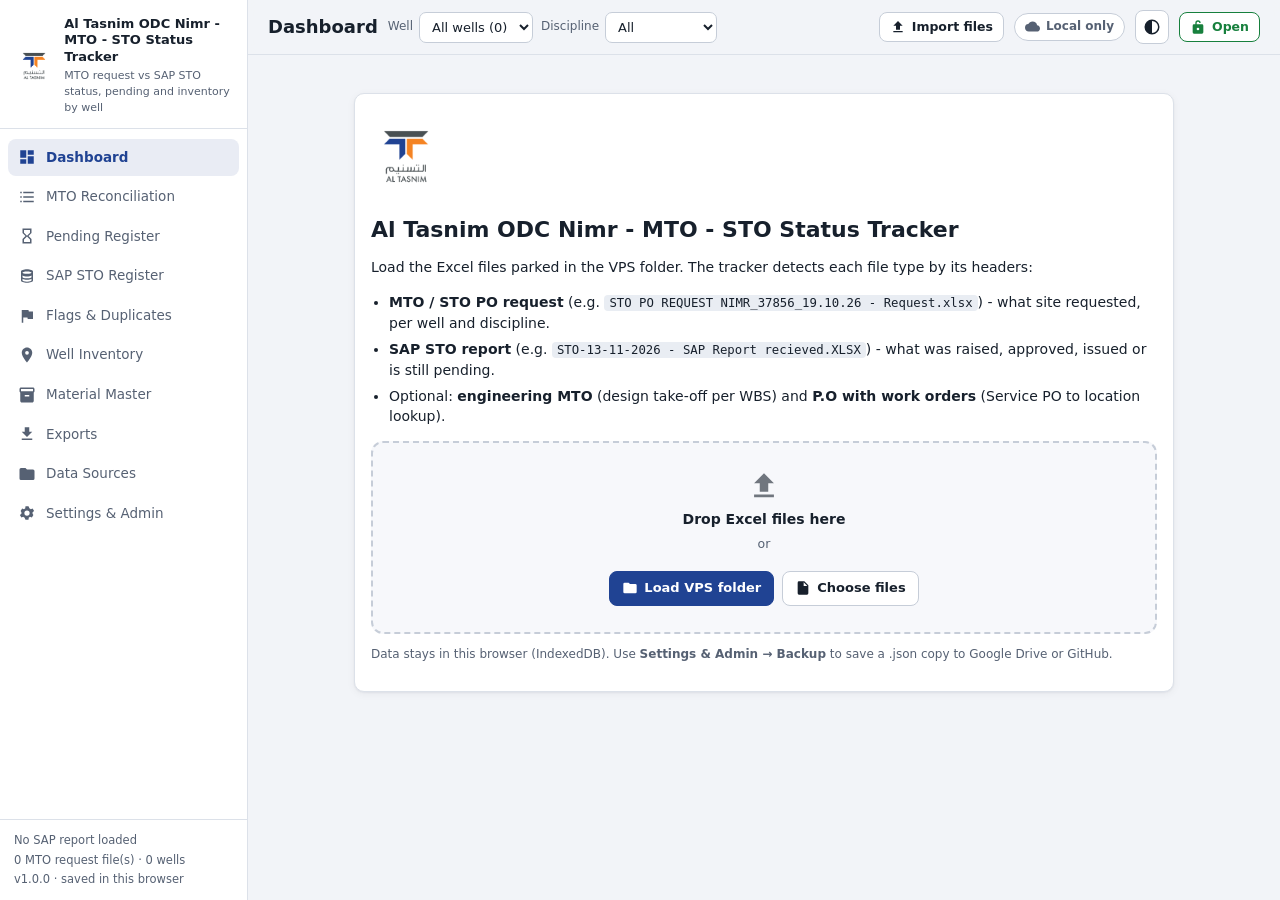
==== dist/Al Tasnim ODC Nimr - MTO - STO Status Tracker.html @ af517c4a "MTO-STO Status Tracker v1.1: single-file app, Apps Script Drive database, Pages build - Offline sing" ====
<!doctype html>
<html lang="en" data-theme="light">
<head>
<meta charset="utf-8">
<meta name="viewport" content="width=device-width,initial-scale=1,viewport-fit=cover">
<title>Al Tasnim ODC Nimr - MTO - STO Status Tracker</title>
<meta name="description" content="Offline single-file tracker: MTO requests vs SAP STO report - pending, approved, issued, double entries and well inventory.">
<style>
:root{--brand:#204393;--accent:#F48323;
--bg:#f2f4f8;--surface:#fff;--surface-2:#f7f8fb;--surface-3:#e9edf3;--border:#dce1e9;--border-2:#c6cdd8;--text:#17202c;--muted:#566173;--faint:#8892a2;
--primary:var(--brand);--primary-ink:#fff;--primary-soft:color-mix(in srgb,var(--brand) 10%,#fff);
--ok:#17803d;--ok-soft:#e2f3e7;--warn:#a85607;--warn-soft:#fdf0dc;--bad:#bf2f28;--bad-soft:#fbe4e2;--info:#2459b8;--info-soft:#e5edfb;--grey:#677285;--grey-soft:#eceef2;
--s-notraised:#d0453b;--s-prior:#b8641a;--s-pending:#ec9a29;--s-approved:#3b6fd6;--s-delivery:#7aa0ea;--s-transit:#1f9b8f;--s-received:#2e9a52;--s-cancel:#9aa3b1;
--shadow:0 1px 2px rgba(16,24,40,.05),0 2px 8px rgba(16,24,40,.05);--r:10px;--pad:16px;--cell:7px 10px;
--font:"Segoe UI Variable Text","Segoe UI",system-ui,-apple-system,Roboto,"Helvetica Neue",Arial,sans-serif;--mono:"Cascadia Mono",Consolas,"SF Mono",Menlo,monospace;color-scheme:light}
:root[data-theme=dark]{--bg:#0d1219;--surface:#151c27;--surface-2:#19212e;--surface-3:#232d3d;--border:#283346;--border-2:#36435a;--text:#e5eaf2;--muted:#a3adbd;--faint:#76819a;
--primary:color-mix(in srgb,var(--brand) 55%,#fff);--primary-ink:#0b1220;--primary-soft:color-mix(in srgb,var(--brand) 30%,#151c27);
--ok:#55c784;--ok-soft:#14301f;--warn:#f0a648;--warn-soft:#33250f;--bad:#f27d73;--bad-soft:#3a1c1b;--info:#7eaaf2;--info-soft:#172640;--grey:#9aa3b1;--grey-soft:#232b38;
--s-notraised:#e2645a;--s-prior:#cf8340;--s-pending:#f0aa45;--s-approved:#6390ea;--s-delivery:#93b2ef;--s-transit:#3bb5a8;--s-received:#4cb672;--s-cancel:#7c8596;--shadow:0 1px 2px rgba(0,0,0,.35);color-scheme:dark}
:root[data-density=compact]{--pad:11px;--cell:4px 8px}
*{box-sizing:border-box}
body{margin:0;background:var(--bg);color:var(--text);font:14px/1.45 var(--font);-webkit-font-smoothing:antialiased}
a{color:var(--primary)}
code{font-family:var(--mono);font-size:.88em;background:var(--surface-3);padding:1px 5px;border-radius:4px}
h1,h2,h3,h4{margin:0;line-height:1.25}
h1{font-size:18px;font-weight:650}
h2{font-size:15px;font-weight:650}
h3{font-size:13px;font-weight:650;color:var(--muted);text-transform:uppercase;letter-spacing:.04em}
h4{font-size:12px;font-weight:650;color:var(--muted);text-transform:uppercase;letter-spacing:.05em;margin:18px 0 8px}
.mt{margin-top:16px}.small{font-size:12px}.muted{color:var(--muted)}.mono{font-family:var(--mono);font-size:12px}.grow{flex:1}
.t-bad{color:var(--bad)}.t-warn{color:var(--warn)}
.ic{width:18px;height:18px;fill:currentColor;flex:none}.ic.big{width:34px;height:34px;opacity:.6}
#app{display:grid;grid-template-columns:248px 1fr;min-height:100vh}
#side{background:var(--surface);border-right:1px solid var(--border);display:flex;flex-direction:column;position:sticky;top:0;height:100vh;overflow:auto}
.brand{display:flex;gap:10px;align-items:center;padding:16px 14px 12px;border-bottom:1px solid var(--border)}
.brand img{width:44px;height:52px;object-fit:contain;background:#fff;border-radius:6px;padding:2px}
.brand b{display:block;font-size:13px;line-height:1.25}.brand small{display:block;color:var(--muted);font-size:11px;margin-top:3px}
nav{padding:10px 8px;display:flex;flex-direction:column;gap:2px}
nav button{display:flex;align-items:center;gap:10px;border:0;background:none;color:var(--muted);padding:9px 10px;border-radius:8px;font:inherit;font-size:13.5px;cursor:pointer;text-align:left}
nav button:hover{background:var(--surface-2);color:var(--text)}
nav button.on{background:var(--primary-soft);color:var(--primary);font-weight:600}
nav button em{margin-left:auto;font-style:normal;font-size:11px;background:var(--bad-soft);color:var(--bad);padding:1px 7px;border-radius:10px;font-weight:600}
.side-foot{margin-top:auto;padding:12px 14px;border-top:1px solid var(--border);font-size:11.5px;color:var(--muted);display:grid;gap:3px}
main{min-width:0;display:flex;flex-direction:column}
#top{position:sticky;top:0;z-index:20;display:flex;gap:10px;align-items:center;flex-wrap:wrap;padding:10px 20px;background:color-mix(in srgb,var(--bg) 88%,transparent);backdrop-filter:blur(8px);border-bottom:1px solid var(--border)}
.scope{display:flex;gap:8px;flex-wrap:wrap}.scope label{display:flex;align-items:center;gap:6px;font-size:12px;color:var(--muted)}
.scope select{max-width:260px}
#view{padding:18px 20px 40px;display:flex;flex-direction:column;gap:16px;min-width:0}
select,input,textarea{font:inherit;font-size:13px;color:var(--text);background:var(--surface);border:1px solid var(--border-2);border-radius:7px;padding:6px 8px;min-width:0}
input[type=checkbox]{width:15px;height:15px;accent-color:var(--primary)}
input[type=color]{padding:2px;height:34px;width:60px}
select:focus,input:focus,textarea:focus,button:focus-visible{outline:2px solid color-mix(in srgb,var(--primary) 50%,transparent);outline-offset:1px}
.btn{display:inline-flex;align-items:center;gap:6px;border:1px solid var(--border-2);background:var(--surface);color:var(--text);padding:7px 12px;border-radius:8px;font:inherit;font-size:13px;font-weight:550;cursor:pointer;white-space:nowrap}
.btn:hover{background:var(--surface-2)}.btn .ic{width:16px;height:16px}
.btn.sm{padding:5px 10px;font-size:12.5px}
.btn.primary{background:var(--primary);border-color:var(--primary);color:var(--primary-ink)}.btn.primary:hover{filter:brightness(1.08)}
.btn.danger{color:var(--bad);border-color:color-mix(in srgb,var(--bad) 40%,transparent)}.btn.danger:hover{background:var(--bad-soft)}
.btn.ghost{border-color:transparent;background:none}
.btn[disabled],.btn.disabled{opacity:.5;pointer-events:none}
.btn.admin-on{border-color:var(--ok);color:var(--ok)}
.icon-btn{display:inline-grid;place-items:center;width:34px;height:34px;border:1px solid var(--border-2);border-radius:8px;background:var(--surface);color:var(--text);cursor:pointer}
.only-m{display:none}
.card{background:var(--surface);border:1px solid var(--border);border-radius:var(--r);padding:var(--pad);box-shadow:var(--shadow);min-width:0}
.card-h{display:flex;align-items:center;gap:10px;justify-content:space-between;margin-bottom:12px;flex-wrap:wrap}
.card-h small{color:var(--muted);font-size:12px}
.cards{display:grid;gap:16px}.c2{grid-template-columns:repeat(2,minmax(0,1fr))}.c3{grid-template-columns:repeat(3,minmax(0,1fr))}
.asof{display:flex;gap:8px;align-items:center;flex-wrap:wrap;font-size:12.5px;color:var(--muted);background:var(--surface);border:1px solid var(--border);border-radius:8px;padding:8px 12px}
.asof .ic{width:16px;height:16px;color:var(--primary)}
.kpis{display:grid;grid-template-columns:repeat(auto-fit,minmax(150px,1fr));gap:12px}
.kpi{background:var(--surface);border:1px solid var(--border);border-left:4px solid var(--primary);border-radius:var(--r);padding:11px 14px;box-shadow:var(--shadow);display:flex;flex-direction:column;gap:2px}
.kpi span{font-size:11.5px;color:var(--muted);font-weight:600;text-transform:uppercase;letter-spacing:.03em}
.kpi b{font-size:24px;font-weight:700;font-variant-numeric:tabular-nums;letter-spacing:-.01em}
.kpi small{font-size:11.5px;color:var(--muted)}
.kpi.warn{border-left-color:var(--s-pending)}.kpi.bad{border-left-color:var(--s-notraised)}
.click{cursor:pointer}.kpi.click:hover,.card.click:hover{border-color:var(--primary)}
.bar{display:flex;gap:12px;align-items:center;flex-wrap:wrap}.bar label{display:flex;gap:6px;align-items:center;font-size:12.5px;color:var(--muted)}
.bar select{max-width:420px}
.row-btns{display:flex;gap:8px;flex-wrap:wrap;align-items:center;margin-top:12px}
/* badges & chips */
.badge{display:inline-block;font-size:11.5px;font-weight:600;padding:2px 8px;border-radius:20px;white-space:nowrap;line-height:1.5;border:1px solid transparent}
.s-notraised{background:color-mix(in srgb,var(--s-notraised) 15%,var(--surface));color:var(--s-notraised);border-color:color-mix(in srgb,var(--s-notraised) 30%,transparent)}
.s-prior{background:color-mix(in srgb,var(--s-prior) 15%,var(--surface));color:var(--s-prior);border-color:color-mix(in srgb,var(--s-prior) 30%,transparent)}
.s-pending{background:color-mix(in srgb,var(--s-pending) 17%,var(--surface));color:color-mix(in srgb,var(--s-pending) 70%,var(--text));border-color:color-mix(in srgb,var(--s-pending) 35%,transparent)}
.s-approved{background:color-mix(in srgb,var(--s-approved) 14%,var(--surface));color:var(--s-approved);border-color:color-mix(in srgb,var(--s-approved) 30%,transparent)}
.s-delivery{background:color-mix(in srgb,var(--s-delivery) 16%,var(--surface));color:color-mix(in srgb,var(--s-delivery) 60%,var(--text))}
.s-transit{background:color-mix(in srgb,var(--s-transit) 14%,var(--surface));color:var(--s-transit)}
.s-received{background:color-mix(in srgb,var(--s-received) 14%,var(--surface));color:var(--s-received);border-color:color-mix(in srgb,var(--s-received) 30%,transparent)}
.s-cancel{background:var(--grey-soft);color:var(--grey)}
.k-req{background:var(--info-soft);color:var(--info)}.k-sap{background:var(--ok-soft);color:var(--ok)}.k-design,.k-po{background:var(--grey-soft);color:var(--muted)}.k-unknown,.k-error{background:var(--bad-soft);color:var(--bad)}
.chip{display:inline-block;font-size:10.5px;font-weight:600;padding:1px 6px;border-radius:5px;margin:1px 3px 1px 0;background:var(--grey-soft);color:var(--muted);white-space:nowrap}
.chip.man{background:var(--primary-soft);color:var(--primary);margin-left:4px}
.f-bad{background:var(--bad-soft);color:var(--bad)}.f-warn{background:var(--warn-soft);color:var(--warn)}.f-info{background:var(--info-soft);color:var(--info)}
.dept{display:inline-flex;align-items:center;gap:6px;font-size:12.5px;white-space:nowrap}
.dept:before{content:"";width:8px;height:8px;border-radius:2px;background:var(--grey)}
.d-electrical:before{background:#d99a1e}.d-mechanical:before{background:#3b6fd6}.d-instrument:before{background:#18a090}.d-civil:before{background:#8a6d4a}
.sev{font-size:11px;font-weight:700;padding:1px 7px;border-radius:5px}.sev.v3{background:var(--bad-soft);color:var(--bad)}.sev.v2{background:var(--warn-soft);color:var(--warn)}.sev.v1,.sev.v0{background:var(--info-soft);color:var(--info)}
/* grid */
.grid{background:var(--surface);border:1px solid var(--border);border-radius:var(--r);box-shadow:var(--shadow);min-width:0;display:flex;flex-direction:column}
.g-tools{display:flex;gap:8px;flex-wrap:wrap;align-items:center;padding:10px 12px;border-bottom:1px solid var(--border)}
.g-tools select{max-width:170px;font-size:12.5px}
.search{display:flex;align-items:center;gap:6px;border:1px solid var(--border-2);border-radius:8px;padding:0 8px;background:var(--surface);min-width:200px;flex:0 1 280px}
.search input{border:0;padding:6px 0;width:100%;background:none}.search input:focus{outline:none}.search .ic{width:16px;height:16px;color:var(--faint)}
.g-count{font-size:12px;color:var(--muted);font-variant-numeric:tabular-nums}
.seg{display:inline-flex;border:1px solid var(--border-2);border-radius:8px;overflow:hidden;flex-wrap:wrap}
.seg button{border:0;background:var(--surface);color:var(--muted);font:inherit;font-size:12px;padding:5px 10px;cursor:pointer;border-right:1px solid var(--border)}
.seg button:last-child{border-right:0}.seg button.on{background:var(--primary);color:var(--primary-ink)}
.g-bulk{display:flex;gap:8px;align-items:center;padding:8px 12px;background:var(--primary-soft);border-bottom:1px solid var(--border);font-size:13px;flex-wrap:wrap}
.tbl-wrap{overflow:auto;max-height:calc(100vh - 230px);min-height:120px}
.tbl{border-collapse:separate;border-spacing:0;width:100%;font-size:12.8px}
.tbl th{position:sticky;top:0;z-index:2;background:var(--surface-2);color:var(--muted);font-weight:650;font-size:11.5px;text-align:left;padding:8px 10px;border-bottom:1px solid var(--border);white-space:nowrap;cursor:pointer;user-select:none}
.tbl th:hover{color:var(--text)}
.tbl th .sorti:after{content:"";margin-left:4px;opacity:.35}.tbl th.sorted .sorti:after{content:"\25B2";opacity:1;font-size:9px}.tbl th.sorted.desc .sorti:after{content:"\25BC"}
.tbl td{padding:var(--cell);border-bottom:1px solid var(--border);vertical-align:top;white-space:nowrap}
.tbl td.wrap{white-space:normal;min-width:180px;max-width:360px}
.tbl .num{text-align:right;font-variant-numeric:tabular-nums}
.tbl .ck{width:30px;padding-right:0}
.tbl tr.click:hover td{background:var(--surface-2)}
.tbl tr.hl-bad td:first-child{box-shadow:inset 3px 0 0 var(--s-notraised)}.tbl tr.hl-warn td:first-child{box-shadow:inset 3px 0 0 var(--s-pending)}
.tbl td.empty{text-align:center;color:var(--muted);padding:30px}
.g-pager{display:flex;gap:4px;align-items:center;padding:8px 12px;border-top:1px solid var(--border);font-size:12px;color:var(--muted);flex-wrap:wrap}
.g-pager button{border:1px solid var(--border);background:var(--surface);color:var(--text);border-radius:6px;padding:3px 9px;font:inherit;font-size:12px;cursor:pointer}
.g-pager button.on{background:var(--primary);color:var(--primary-ink);border-color:var(--primary)}.g-pager button:disabled{opacity:.4;cursor:default}
.g-pager select{padding:2px 4px;font-size:12px}
table.mini{width:100%;border-collapse:collapse;font-size:12.5px;margin-top:10px}
table.mini th{text-align:left;color:var(--muted);font-size:11px;font-weight:650;padding:5px 6px;border-bottom:1px solid var(--border)}
table.mini td{padding:5px 6px;border-bottom:1px solid var(--border)}table.mini .num{text-align:right;font-variant-numeric:tabular-nums}
table.mini tr.click:hover td{background:var(--surface-2)}
/* charts */
.stack{display:flex;width:100%;border-radius:6px;overflow:hidden;background:var(--surface-3)}.stack span{display:block;height:100%}
.legend{display:flex;flex-wrap:wrap;gap:6px 14px;font-size:12px;color:var(--muted);margin-top:8px}.legend.col{flex-direction:column;gap:5px}
.legend i{display:inline-block;width:10px;height:10px;border-radius:3px;margin-right:5px;vertical-align:-1px}.legend b{color:var(--text)}.legend em{font-style:normal;opacity:.8}
.donut-wrap{display:flex;gap:18px;align-items:center;flex-wrap:wrap}.donut .d-c{font-size:22px;font-weight:700;fill:var(--text)}.donut .d-s{font-size:11px;fill:var(--muted)}
.barsH{display:flex;flex-direction:column;gap:7px}
.bh-row{display:grid;grid-template-columns:minmax(90px,170px) 1fr 54px;gap:10px;align-items:center;font-size:12.5px}
.bh-label{overflow:hidden;text-overflow:ellipsis;white-space:nowrap}.bh-label small{display:block;color:var(--muted);font-size:10.5px;overflow:hidden;text-overflow:ellipsis}
.bh-track{background:var(--surface-3);height:10px;border-radius:5px;overflow:hidden}.bh-fill{height:100%;border-radius:5px}
.bh-val{text-align:right;font-variant-numeric:tabular-nums;font-weight:600}.bh-row.click:hover .bh-label{color:var(--primary)}
.cols{display:flex;gap:10px;align-items:flex-end;padding-top:18px}
.col{flex:1;display:flex;flex-direction:column;align-items:center;justify-content:flex-end;height:100%;gap:4px;font-size:11.5px}
.col span{width:100%;max-width:48px;border-radius:5px 5px 0 0;min-height:2px}.col em{font-style:normal;color:var(--muted)}.col b{font-variant-numeric:tabular-nums}
.dep-row{margin-bottom:12px}.dep-h{display:flex;justify-content:space-between;margin-bottom:5px}.dep-h small{color:var(--muted);font-size:11.5px}
.uqs{display:flex;flex-wrap:wrap;gap:6px}.uq{display:inline-block;background:var(--surface-2);border:1px solid var(--border);border-radius:6px;padding:2px 7px;font-size:12px;font-variant-numeric:tabular-nums;margin:1px 2px}
.uq small{color:var(--muted)}
.pbar{position:relative;width:110px;height:16px;background:var(--surface-3);border-radius:4px;overflow:hidden}.pbar span{display:block;height:100%;background:var(--s-received)}.pbar em{position:absolute;inset:0;font-style:normal;font-size:11px;text-align:center;line-height:16px;font-weight:600}
/* callouts & insights */
.callouts{display:grid;gap:8px;margin-top:12px}
.callout{display:flex;gap:10px;align-items:flex-start;padding:9px 12px;border-radius:8px;font-size:13px;background:var(--info-soft);color:var(--text);border:1px solid color-mix(in srgb,var(--info) 25%,transparent)}
.callout .ic{color:var(--info);margin-top:1px}
.callout.warn{background:var(--warn-soft);border-color:color-mix(in srgb,var(--warn) 30%,transparent)}.callout.warn .ic{color:var(--warn)}
.callout.bad{background:var(--bad-soft);border-color:color-mix(in srgb,var(--bad) 30%,transparent)}.callout.bad .ic{color:var(--bad)}
.flaglist{display:grid;gap:6px;margin-top:12px}.flaglist .callout{flex-direction:column;gap:2px;font-size:12.5px}
.insights{list-style:none;margin:0;padding:0;display:grid;gap:8px}
.insights li{padding:8px 12px;border-radius:8px;font-size:13px;border-left:3px solid var(--info);background:var(--surface-2)}
.insights li.warn{border-left-color:var(--s-pending)}.insights li.bad{border-left-color:var(--s-notraised)}
.flag-sum{display:grid;grid-template-columns:repeat(auto-fill,minmax(170px,1fr));gap:10px}
.fs{display:flex;flex-direction:column;align-items:flex-start;gap:2px;border:1px solid var(--border);border-radius:var(--r);padding:10px 12px;cursor:pointer;font:inherit;text-align:left;background:var(--surface)}
.fs b{font-size:22px}.fs span{font-size:12px}.fs:hover{border-color:var(--primary)}
.fs.f-bad b{color:var(--bad)}.fs.f-warn b{color:var(--warn)}.fs.f-info b{color:var(--info)}
/* wells */
.well-h{display:grid;grid-template-columns:minmax(200px,1fr) 2fr;gap:20px}.well-h h2{font-size:28px}.well-h p{margin:4px 0 0;color:var(--muted)}
.tabs{display:flex;gap:4px;border-bottom:1px solid var(--border);flex-wrap:wrap}
.tabs button{border:0;background:none;font:inherit;font-size:13px;padding:8px 14px;color:var(--muted);border-bottom:2px solid transparent;cursor:pointer}
.tabs button.on{color:var(--primary);border-bottom-color:var(--primary);font-weight:600}.tabs small{opacity:.7}
.kv{display:grid;grid-template-columns:max-content 1fr;gap:5px 14px;margin:12px 0;font-size:13px}.kv dt{color:var(--muted)}.kv dd{margin:0;word-break:break-word}.kv.sm{font-size:12.5px;margin:0}
/* modal & drawer */
#modal,#drawer{position:fixed;inset:0;z-index:100}
.m-back,.d-back{position:absolute;inset:0;background:rgba(10,15,25,.45)}
.m-box{position:relative;margin:6vh auto;width:min(560px,calc(100% - 32px));max-height:88vh;display:flex;flex-direction:column;background:var(--surface);border-radius:12px;box-shadow:0 20px 60px rgba(0,0,0,.3);border:1px solid var(--border)}
.m-box.wide{width:min(1000px,calc(100% - 32px))}
.m-head,.d-head{display:flex;justify-content:space-between;align-items:center;padding:14px 16px;border-bottom:1px solid var(--border);gap:10px}
.m-head h3,.d-head h3{font-size:15px;text-transform:none;letter-spacing:0;color:var(--text)}
.m-body{padding:16px;overflow:auto}.m-body p:first-child{margin-top:0}
.m-foot{display:flex;justify-content:flex-end;gap:8px;padding:12px 16px;border-top:1px solid var(--border)}
.d-box{position:absolute;top:0;right:0;bottom:0;width:min(640px,100%);background:var(--surface);display:flex;flex-direction:column;box-shadow:-10px 0 40px rgba(0,0,0,.2);animation:slide .18s ease-out}
@keyframes slide{from{transform:translateX(30px);opacity:.6}}
.d-head h3{overflow:hidden;text-overflow:ellipsis;white-space:nowrap}
.d-body{padding:16px;overflow:auto;flex:1}
.d-sum{display:flex;gap:8px;align-items:center;flex-wrap:wrap;font-size:13px}
.qgrid{display:grid;grid-template-columns:repeat(auto-fit,minmax(88px,1fr));gap:8px;margin-top:12px}
.qgrid div{background:var(--surface-2);border:1px solid var(--border);border-radius:8px;padding:7px 9px}.qgrid small{display:block;color:var(--muted);font-size:11px}.qgrid b{font-size:16px;font-variant-numeric:tabular-nums}
.form2{display:grid;grid-template-columns:1fr 1fr;gap:10px 14px}.span2{grid-column:1/-1}
.fld{display:flex;flex-direction:column;gap:4px;font-size:12px;color:var(--muted)}.fld>span{font-weight:600}
.fld.inline{flex-direction:row;align-items:center;gap:6px;flex-wrap:wrap}
.chk{display:flex;gap:8px;align-items:center;font-size:13px}
details{margin-top:14px;border:1px solid var(--border);border-radius:8px;padding:8px 12px}details summary{cursor:pointer;font-weight:600;font-size:13px}details .form2{margin-top:10px}
.sticky-foot{position:sticky;bottom:-16px;background:var(--surface);padding:12px 0;border-top:1px solid var(--border);margin-top:16px}
.hist{margin:0;padding-left:18px;font-size:12.5px}
.toast-wrap,#toasts{position:fixed;right:16px;bottom:16px;z-index:200;display:flex;flex-direction:column;gap:8px;max-width:min(420px,calc(100% - 32px))}
.toast{background:var(--text);color:var(--bg);padding:10px 14px;border-radius:8px;font-size:13px;box-shadow:0 6px 20px rgba(0,0,0,.25);transition:opacity .3s,transform .3s;border-left:4px solid var(--info)}
.toast.t-ok{border-left-color:var(--ok)}.toast.t-warn{border-left-color:var(--s-pending)}.toast.t-bad{border-left-color:var(--bad)}.toast.out{opacity:0;transform:translateY(8px)}
.busy{position:fixed;inset:0;z-index:300;background:rgba(10,15,25,.45);display:grid;place-items:center}
.busy div{background:var(--surface);padding:18px 22px;border-radius:10px;display:flex;gap:12px;align-items:center;box-shadow:var(--shadow)}
.spin{width:18px;height:18px;border:3px solid var(--surface-3);border-top-color:var(--primary);border-radius:50%;animation:sp 0.8s linear infinite}@keyframes sp{to{transform:rotate(360deg)}}
/* welcome & sources */
.welcome{max-width:820px;margin:20px auto;text-align:left}.welcome h2{font-size:22px;margin:8px 0}.w-logo{width:70px}
.ticks{padding-left:18px}.ticks li{margin:6px 0}
.drop{border:2px dashed var(--border-2);border-radius:12px;padding:26px;display:flex;flex-direction:column;align-items:center;gap:6px;text-align:center;background:var(--surface-2)}
.drop.over{border-color:var(--primary);background:var(--primary-soft)}.drop span{color:var(--muted);font-size:12.5px}
.xcard h2{margin-bottom:6px}
.swatch{width:28px;height:28px;border-radius:7px;border:2px solid var(--surface);box-shadow:0 0 0 1px var(--border-2);cursor:pointer}
.logo-row{display:flex;gap:10px;align-items:center;flex-wrap:wrap}.logo-row img{height:48px;background:#fff;border-radius:6px;padding:2px;border:1px solid var(--border)}
.audit{max-height:280px;overflow:auto;font-size:12px;display:grid;gap:2px}
.audit div{display:grid;grid-template-columns:112px minmax(0,1fr) auto;gap:2px 8px;padding:5px 0;border-bottom:1px solid var(--border)}.audit div span{grid-column:1/-1;grid-row:2}.audit div em{grid-column:3;grid-row:1}
.audit time{color:var(--muted);font-family:var(--mono);font-size:11px}.audit span{color:var(--muted);word-break:break-word}.audit em{color:var(--faint)}
.about ol{padding-left:18px}.about li{margin:6px 0}
[hidden]{display:none!important}
@media (max-width:1200px){.c3{grid-template-columns:1fr 1fr}}
@media (max-width:900px){
  #app{grid-template-columns:1fr}
  #side{position:fixed;z-index:60;left:0;top:0;width:270px;transform:translateX(-105%);transition:transform .2s;box-shadow:0 0 40px rgba(0,0,0,.3)}
  body.nav-open #side{transform:none}
  .only-m{display:inline-grid}.c2,.c3,.well-h{grid-template-columns:1fr}
  #top{padding:10px 16px}#view{padding:14px 16px 40px}#top h1{font-size:16px}
  .btn span{display:none}.btn[data-import] span{display:none}
  .form2{grid-template-columns:1fr}
  .search{flex:1 1 100%}
}
@media print{#side,#top,.g-tools,.g-pager,.row-btns{display:none!important}#app{display:block}.tbl-wrap{max-height:none;overflow:visible}body{background:#fff}}

.sync-chip{display:inline-flex;align-items:center;gap:6px;border:1px solid var(--border-2);background:var(--surface);color:var(--muted);border-radius:20px;padding:4px 10px;font:inherit;font-size:12px;font-weight:600;cursor:pointer;white-space:nowrap}
.sync-chip .ic{width:15px;height:15px}
.sc-ok{color:var(--ok);border-color:color-mix(in srgb,var(--ok) 40%,transparent)}
.sc-pending,.sc-saving,.sc-pulling{color:var(--warn);border-color:color-mix(in srgb,var(--warn) 40%,transparent)}
.sc-error{color:var(--bad);border-color:color-mix(in srgb,var(--bad) 40%,transparent)}
@media (max-width:900px){.sync-chip span{display:none}}

</style>
</head>
<body>
<div id="app">
  <aside id="side" aria-label="Navigation"></aside>
  <main><header id="top"></header><div id="view" tabindex="-1"></div></main>
</div>
<div id="drawer" hidden></div>
<div id="modal" hidden></div>
<div id="toasts" aria-live="polite"></div>
<noscript>This tracker needs JavaScript enabled.</noscript>
<!-- xlsx-js-style 1.2.0 (SheetJS CE 0.18.5 fork, Apache-2.0) - inlined so the file works offline -->
<script>
/* xlsx-js-style 1.2.0-beta @ 2022-04-05T01:40:48.447Z */
var XLSX={};function make_xlsx_lib(a){a.version="0.18.5",a.style_version="1.2.0";var re,f=1200,_=1252;"undefined"!=typeof cptable?re=cptable:"undefined"!=typeof module&&"undefined"!=typeof require&&(re=require("./cpexcel.js"));var t=[874,932,936,949,950,1250,1251,1252,1253,1254,1255,1256,1257,1258,1e4],l={0:1252,1:65001,2:65001,77:1e4,128:932,129:949,130:1361,134:936,136:950,161:1253,162:1254,163:1258,177:1255,178:1256,186:1257,204:1251,222:874,238:1250,255:1252,69:6969},c=function(e){-1!=t.indexOf(e)&&(_=l[0]=e)};var ie=function(e){c(f=e)};function h(){ie(1200),c(1252)}function ae(e){for(var t=[],r=0,a=e.length;r<a;++r)t[r]=e.charCodeAt(r);return t}function s(e){for(var t=[],r=0;r<e.length>>1;++r)t[r]=String.fromCharCode(e.charCodeAt(2*r+1)+(e.charCodeAt(2*r)<<8));return t.join("")}var ne=function(e){var t=e.charCodeAt(0),r=e.charCodeAt(1);return 255==t&&254==r?function(e){for(var t=[],r=0;r<e.length>>1;++r)t[r]=String.fromCharCode(e.charCodeAt(2*r)+(e.charCodeAt(2*r+1)<<8));return t.join("")}(e.slice(2)):254==t&&255==r?s(e.slice(2)):65279==t?e.slice(1):e},u=function(e){return String.fromCharCode(e)},n=function(e){return String.fromCharCode(e)};void 0!==re&&(ie=function(e){c(f=e)},ne=function(e){return 255===e.charCodeAt(0)&&254===e.charCodeAt(1)?re.utils.decode(1200,ae(e.slice(2))):e},u=function(e){return 1200===f?String.fromCharCode(e):re.utils.decode(f,[255&e,e>>8])[0]},n=function(e){return re.utils.decode(_,[e])[0]});var oe=null,d=!0,p="ABCDEFGHIJKLMNOPQRSTUVWXYZabcdefghijklmnopqrstuvwxyz0123456789+/=";function ee(e){for(var t,r,a,n,s,i="",o=0,c=0,l=0;l<e.length;)n=(t=e.charCodeAt(l++))>>2,s=(3&t)<<4|(r=e.charCodeAt(l++))>>4,o=(15&r)<<2|(a=e.charCodeAt(l++))>>6,c=63&a,isNaN(r)?o=c=64:isNaN(a)&&(c=64),i+=p.charAt(n)+p.charAt(s)+p.charAt(o)+p.charAt(c);return i}function te(e){var t,r,a,n,s,i,o="";e=e.replace(/[^\w\+\/\=]/g,"");for(var c=0;c<e.length;)t=p.indexOf(e.charAt(c++))<<2|(n=p.indexOf(e.charAt(c++)))>>4,o+=String.fromCharCode(t),r=(15&n)<<4|(s=p.indexOf(e.charAt(c++)))>>2,64!==s&&(o+=String.fromCharCode(r)),a=(3&s)<<6|(i=p.indexOf(e.charAt(c++))),64!==i&&(o+=String.fromCharCode(a));return o}var se="undefined"!=typeof Buffer&&"undefined"!=typeof process&&void 0!==process.versions&&!!process.versions.node,ce=function(){if("undefined"==typeof Buffer)return function(){};var t=!Buffer.from;if(!t)try{Buffer.from("foo","utf8")}catch(e){t=!0}return t?function(e,t){return t?new Buffer(e,t):new Buffer(e)}:Buffer.from.bind(Buffer)}();function le(e){return se?Buffer.alloc?Buffer.alloc(e):new Buffer(e):new("undefined"!=typeof Uint8Array?Uint8Array:Array)(e)}function fe(e){return se?Buffer.allocUnsafe?Buffer.allocUnsafe(e):new Buffer(e):new("undefined"!=typeof Uint8Array?Uint8Array:Array)(e)}var he=function(e){return se?ce(e,"binary"):e.split("").map(function(e){return 255&e.charCodeAt(0)})};function o(e){if("undefined"==typeof ArrayBuffer)return he(e);for(var t=new ArrayBuffer(e.length),r=new Uint8Array(t),a=0;a!=e.length;++a)r[a]=255&e.charCodeAt(a);return t}function i(e){if(Array.isArray(e))return e.map(function(e){return String.fromCharCode(e)}).join("");for(var t=[],r=0;r<e.length;++r)t[r]=String.fromCharCode(e[r]);return t.join("")}function m(e){if("undefined"==typeof ArrayBuffer)throw new Error("Unsupported");if(e instanceof ArrayBuffer)return m(new Uint8Array(e));for(var t=new Array(e.length),r=0;r<e.length;++r)t[r]=e[r];return t}var ue=se?function(e){return Buffer.concat(e.map(function(e){return Buffer.isBuffer(e)?e:ce(e)}))}:function(e){if("undefined"==typeof Uint8Array)return[].concat.apply([],e.map(function(e){return Array.isArray(e)?e:[].slice.call(e)}));for(var t=0,r=0,t=0;t<e.length;++t)r+=e[t].length;for(var a,n=new Uint8Array(r),r=t=0;t<e.length;r+=a,++t)if(a=e[t].length,e[t]instanceof Uint8Array)n.set(e[t],r);else{if("string"==typeof e[t])throw"wtf";n.set(new Uint8Array(e[t]),r)}return n};var de=/\u0000/g,pe=/[\u0001-\u0006]/g;function v(e){for(var t="",r=e.length-1;0<=r;)t+=e.charAt(r--);return t}function x(e,t){e=""+e;return t<=e.length?e:Ge("0",t-e.length)+e}function w(e,t){e=""+e;return t<=e.length?e:Ge(" ",t-e.length)+e}function T(e,t){e=""+e;return t<=e.length?e:e+Ge(" ",t-e.length)}var g=Math.pow(2,32);function E(e,t){if(g<e||e<-g)return r=e,a=t,r=""+Math.round(r),a<=r.length?r:Ge("0",a-r.length)+r;var r,a,e=Math.round(e);return(t=t)<=(e=""+(e=e)).length?e:Ge("0",t-e.length)+e}function A(e,t){return t=t||0,e.length>=7+t&&103==(32|e.charCodeAt(t))&&101==(32|e.charCodeAt(t+1))&&110==(32|e.charCodeAt(t+2))&&101==(32|e.charCodeAt(t+3))&&114==(32|e.charCodeAt(t+4))&&97==(32|e.charCodeAt(t+5))&&108==(32|e.charCodeAt(t+6))}var C=[["Sun","Sunday"],["Mon","Monday"],["Tue","Tuesday"],["Wed","Wednesday"],["Thu","Thursday"],["Fri","Friday"],["Sat","Saturday"]],R=[["J","Jan","January"],["F","Feb","February"],["M","Mar","March"],["A","Apr","April"],["M","May","May"],["J","Jun","June"],["J","Jul","July"],["A","Aug","August"],["S","Sep","September"],["O","Oct","October"],["N","Nov","November"],["D","Dec","December"]];var me={0:"General",1:"0",2:"0.00",3:"#,##0",4:"#,##0.00",9:"0%",10:"0.00%",11:"0.00E+00",12:"# ?/?",13:"# ??/??",14:"m/d/yy",15:"d-mmm-yy",16:"d-mmm",17:"mmm-yy",18:"h:mm AM/PM",19:"h:mm:ss AM/PM",20:"h:mm",21:"h:mm:ss",22:"m/d/yy h:mm",37:"#,##0 ;(#,##0)",38:"#,##0 ;[Red](#,##0)",39:"#,##0.00;(#,##0.00)",40:"#,##0.00;[Red](#,##0.00)",45:"mm:ss",46:"[h]:mm:ss",47:"mmss.0",48:"##0.0E+0",49:"@",56:'"上午/下午 "hh"時"mm"分"ss"秒 "'},b={5:37,6:38,7:39,8:40,23:0,24:0,25:0,26:0,27:14,28:14,29:14,30:14,31:14,50:14,51:14,52:14,53:14,54:14,55:14,56:14,57:14,58:14,59:1,60:2,61:3,62:4,67:9,68:10,69:12,70:13,71:14,72:14,73:15,74:16,75:17,76:20,77:21,78:22,79:45,80:46,81:47,82:0},k={5:'"$"#,##0_);\\("$"#,##0\\)',63:'"$"#,##0_);\\("$"#,##0\\)',6:'"$"#,##0_);[Red]\\("$"#,##0\\)',64:'"$"#,##0_);[Red]\\("$"#,##0\\)',7:'"$"#,##0.00_);\\("$"#,##0.00\\)',65:'"$"#,##0.00_);\\("$"#,##0.00\\)',8:'"$"#,##0.00_);[Red]\\("$"#,##0.00\\)',66:'"$"#,##0.00_);[Red]\\("$"#,##0.00\\)',41:'_(* #,##0_);_(* \\(#,##0\\);_(* "-"_);_(@_)',42:'_("$"* #,##0_);_("$"* \\(#,##0\\);_("$"* "-"_);_(@_)',43:'_(* #,##0.00_);_(* \\(#,##0.00\\);_(* "-"??_);_(@_)',44:'_("$"* #,##0.00_);_("$"* \\(#,##0.00\\);_("$"* "-"??_);_(@_)'};function y(e,t,r){for(var a=e<0?-1:1,n=e*a,s=0,i=1,o=0,c=1,l=0,f=0,h=Math.floor(n);l<t&&(o=(h=Math.floor(n))*i+s,f=h*l+c,!(n-h<5e-8));)n=1/(n-h),s=i,i=o,c=l,l=f;if(t<f&&(o=t<l?(f=c,s):(f=l,i)),!r)return[0,a*o,f];r=Math.floor(a*o/f);return[r,a*o-r*f,f]}function L(e,t,r){if(2958465<e||e<0)return null;var a=0|e,n=Math.floor(86400*(e-a)),s=0,i=[],e={D:a,T:n,u:86400*(e-a)-n,y:0,m:0,d:0,H:0,M:0,S:0,q:0};return Math.abs(e.u)<1e-6&&(e.u=0),t&&t.date1904&&(a+=1462),.9999<e.u&&(e.u=0,86400==++n&&(e.T=n=0,++a,++e.D)),60===a?(i=r?[1317,10,29]:[1900,2,29],s=3):0===a?(i=r?[1317,8,29]:[1900,1,0],s=6):(60<a&&--a,(t=new Date(1900,0,1)).setDate(t.getDate()+a-1),i=[t.getFullYear(),t.getMonth()+1,t.getDate()],s=t.getDay(),a<60&&(s=(s+6)%7),r&&(s=function(e,t){t[0]-=581;t=e.getDay();e<60&&(t=(t+6)%7);return t}(t,i))),e.y=i[0],e.m=i[1],e.d=i[2],e.S=n%60,n=Math.floor(n/60),e.M=n%60,n=Math.floor(n/60),e.H=n,e.q=s,e}var S=new Date(1899,11,31,0,0,0),O=S.getTime(),I=new Date(1900,2,1,0,0,0);function N(e,t){var r=e.getTime();return t?r-=1262304e5:I<=e&&(r+=864e5),(r-(O+6e4*(e.getTimezoneOffset()-S.getTimezoneOffset())))/864e5}function F(e){return-1==e.indexOf(".")?e:e.replace(/(?:\.0*|(\.\d*[1-9])0+)$/,"$1")}function D(e){var t,r,a,n=Math.floor(Math.log(Math.abs(e))*Math.LOG10E),s=-4<=n&&n<=-1?e.toPrecision(10+n):Math.abs(n)<=9?(r=(t=e)<0?12:11,(a=F(t.toFixed(12))).length<=r||(a=t.toPrecision(10)).length<=r?a:t.toExponential(5)):10===n?e.toFixed(10).substr(0,12):(s=F((e=e).toFixed(11))).length>(e<0?12:11)||"0"===s||"-0"===s?e.toPrecision(6):s;return F(-1==(s=s.toUpperCase()).indexOf("E")?s:s.replace(/(?:\.0*|(\.\d*[1-9])0+)[Ee]/,"$1E").replace(/(E[+-])(\d)$/,"$10$2"))}function P(e,t){switch(typeof e){case"string":return e;case"boolean":return e?"TRUE":"FALSE";case"number":return(0|e)===e?e.toString(10):D(e);case"undefined":return"";case"object":if(null==e)return"";if(e instanceof Date)return ve(14,N(e,t&&t.date1904),t)}throw new Error("unsupported value in General format: "+e)}function M(e){if(e.length<=3)return e;for(var t=e.length%3,r=e.substr(0,t);t!=e.length;t+=3)r+=(0<r.length?",":"")+e.substr(t,3);return r}var U=/%/g;var B=/# (\?+)( ?)\/( ?)(\d+)/;var W=/^#*0*\.([0#]+)/,H=/\).*[0#]/,z=/\(###\) ###\\?-####/;function V(e){for(var t,r="",a=0;a!=e.length;++a)switch(t=e.charCodeAt(a)){case 35:break;case 63:r+=" ";break;case 48:r+="0";break;default:r+=String.fromCharCode(t)}return r}function G(e,t){t=Math.pow(10,t);return""+Math.round(e*t)/t}function j(e,t){var r=e-Math.floor(e),e=Math.pow(10,t);return t<(""+Math.round(r*e)).length?0:Math.round(r*e)}function X(e,t,r){if(40===e.charCodeAt(0)&&!t.match(H)){var a=t.replace(/\( */,"").replace(/ \)/,"").replace(/\)/,"");return 0<=r?X("n",a,r):"("+X("n",a,-r)+")"}if(44===t.charCodeAt(t.length-1))return function(e,t,r){for(var a=t.length-1;44===t.charCodeAt(a-1);)--a;return K(e,t.substr(0,a),r/Math.pow(10,3*(t.length-a)))}(e,t,r);if(-1!==t.indexOf("%"))return o=e,l=r,c=(f=t).replace(U,""),f=f.length-c.length,K(o,c,l*Math.pow(10,2*f))+Ge("%",f);var n;if(-1!==t.indexOf("E"))return function e(t,r){var a,n=t.indexOf("E")-t.indexOf(".")-1;if(t.match(/^#+0.0E\+0$/)){if(0==r)return"0.0E+0";if(r<0)return"-"+e(t,-r);var s=t.indexOf(".");-1===s&&(s=t.indexOf("E"));var i=Math.floor(Math.log(r)*Math.LOG10E)%s;if(i<0&&(i+=s),-1===(a=(r/Math.pow(10,i)).toPrecision(1+n+(s+i)%s)).indexOf("e")){var o=Math.floor(Math.log(r)*Math.LOG10E);for(-1===a.indexOf(".")?a=a.charAt(0)+"."+a.substr(1)+"E+"+(o-a.length+i):a+="E+"+(o-i);"0."===a.substr(0,2);)a=(a=a.charAt(0)+a.substr(2,s)+"."+a.substr(2+s)).replace(/^0+([1-9])/,"$1").replace(/^0+\./,"0.");a=a.replace(/\+-/,"-")}a=a.replace(/^([+-]?)(\d*)\.(\d*)[Ee]/,function(e,t,r,a){return t+r+a.substr(0,(s+i)%s)+"."+a.substr(i)+"E"})}else a=r.toExponential(n);return t.match(/E\+00$/)&&a.match(/e[+-]\d$/)&&(a=a.substr(0,a.length-1)+"0"+a.charAt(a.length-1)),(a=t.match(/E\-/)&&a.match(/e\+/)?a.replace(/e\+/,"e"):a).replace("e","E")}(t,r);if(36===t.charCodeAt(0))return"$"+X(e,t.substr(" "==t.charAt(1)?2:1),r);var s,i,o,c,l,f,h,u=Math.abs(r),d=r<0?"-":"";if(t.match(/^00+$/))return d+E(u,t.length);if(t.match(/^[#?]+$/))return(n="0"===(n=E(r,0))?"":n).length>t.length?n:V(t.substr(0,t.length-n.length))+n;if(s=t.match(B))return h=s,o=u,c=d,l=parseInt(h[4],10),f=Math.round(o*l),o=Math.floor(f/l),l,c+(0===o?"":""+o)+" "+(0==(f-=o*l)?Ge(" ",h[1].length+1+h[4].length):w(f,h[1].length)+h[2]+"/"+h[3]+x(l,h[4].length));if(t.match(/^#+0+$/))return d+E(u,t.length-t.indexOf("0"));if(s=t.match(W))return n=G(r,s[1].length).replace(/^([^\.]+)$/,"$1."+V(s[1])).replace(/\.$/,"."+V(s[1])).replace(/\.(\d*)$/,function(e,t){return"."+t+Ge("0",V(s[1]).length-t.length)}),-1!==t.indexOf("0.")?n:n.replace(/^0\./,".");if(t=t.replace(/^#+([0.])/,"$1"),s=t.match(/^(0*)\.(#*)$/))return d+G(u,s[2].length).replace(/\.(\d*[1-9])0*$/,".$1").replace(/^(-?\d*)$/,"$1.").replace(/^0\./,s[1].length?"0.":".");if(s=t.match(/^#{1,3},##0(\.?)$/))return d+M(E(u,0));if(s=t.match(/^#,##0\.([#0]*0)$/))return r<0?"-"+X(e,t,-r):M(""+(Math.floor(r)+(h=r,(p=s[1].length)<(""+Math.round((h-Math.floor(h))*Math.pow(10,p))).length?1:0)))+"."+x(j(r,s[1].length),s[1].length);if(s=t.match(/^#,#*,#0/))return X(e,t.replace(/^#,#*,/,""),r);if(s=t.match(/^([0#]+)(\\?-([0#]+))+$/))return n=v(X(e,t.replace(/[\\-]/g,""),r)),i=0,v(v(t.replace(/\\/g,"")).replace(/[0#]/g,function(e){return i<n.length?n.charAt(i++):"0"===e?"0":""}));if(t.match(z))return"("+(n=X(e,"##########",r)).substr(0,3)+") "+n.substr(3,3)+"-"+n.substr(6);var p="";if(s=t.match(/^([#0?]+)( ?)\/( ?)([#0?]+)/))return i=Math.min(s[4].length,7),m=y(u,Math.pow(10,i)-1,!1),n=d," "==(p=K("n",s[1],m[1])).charAt(p.length-1)&&(p=p.substr(0,p.length-1)+"0"),n+=p+s[2]+"/"+s[3],(p=T(m[2],i)).length<s[4].length&&(p=V(s[4].substr(s[4].length-p.length))+p),n+=p;if(s=t.match(/^# ([#0?]+)( ?)\/( ?)([#0?]+)/))return i=Math.min(Math.max(s[1].length,s[4].length),7),d+((m=y(u,Math.pow(10,i)-1,!0))[0]||(m[1]?"":"0"))+" "+(m[1]?w(m[1],i)+s[2]+"/"+s[3]+T(m[2],i):Ge(" ",2*i+1+s[2].length+s[3].length));if(s=t.match(/^[#0?]+$/))return n=E(r,0),t.length<=n.length?n:V(t.substr(0,t.length-n.length))+n;if(s=t.match(/^([#0?]+)\.([#0]+)$/)){n=""+r.toFixed(Math.min(s[2].length,10)).replace(/([^0])0+$/,"$1"),i=n.indexOf(".");var m=t.indexOf(".")-i,g=t.length-n.length-m;return V(t.substr(0,m)+n+t.substr(t.length-g))}if(s=t.match(/^00,000\.([#0]*0)$/))return i=j(r,s[1].length),r<0?"-"+X(e,t,-r):M((g=r)<2147483647&&-2147483648<g?""+(0<=g?0|g:g-1|0):""+Math.floor(g)).replace(/^\d,\d{3}$/,"0$&").replace(/^\d*$/,function(e){return"00,"+(e.length<3?x(0,3-e.length):"")+e})+"."+x(i,s[1].length);switch(t){case"###,##0.00":return X(e,"#,##0.00",r);case"###,###":case"##,###":case"#,###":var b=M(E(u,0));return"0"!==b?d+b:"";case"###,###.00":return X(e,"###,##0.00",r).replace(/^0\./,".");case"#,###.00":return X(e,"#,##0.00",r).replace(/^0\./,".")}throw new Error("unsupported format |"+t+"|")}function Y(e,t,r){if(40===e.charCodeAt(0)&&!t.match(H)){var a=t.replace(/\( */,"").replace(/ \)/,"").replace(/\)/,"");return 0<=r?Y("n",a,r):"("+Y("n",a,-r)+")"}if(44===t.charCodeAt(t.length-1))return function(e,t,r){for(var a=t.length-1;44===t.charCodeAt(a-1);)--a;return K(e,t.substr(0,a),r/Math.pow(10,3*(t.length-a)))}(e,t,r);if(-1!==t.indexOf("%"))return n=e,i=r,a=(s=t).replace(U,""),s=s.length-a.length,K(n,a,i*Math.pow(10,2*s))+Ge("%",s);var n,s,i,o;if(-1!==t.indexOf("E"))return function e(t,r){var a,n=t.indexOf("E")-t.indexOf(".")-1;if(t.match(/^#+0.0E\+0$/)){if(0==r)return"0.0E+0";if(r<0)return"-"+e(t,-r);var s=t.indexOf(".");-1===s&&(s=t.indexOf("E"));var i,o=Math.floor(Math.log(r)*Math.LOG10E)%s;o<0&&(o+=s),(a=(r/Math.pow(10,o)).toPrecision(1+n+(s+o)%s)).match(/[Ee]/)||(i=Math.floor(Math.log(r)*Math.LOG10E),-1===a.indexOf(".")?a=a.charAt(0)+"."+a.substr(1)+"E+"+(i-a.length+o):a+="E+"+(i-o),a=a.replace(/\+-/,"-")),a=a.replace(/^([+-]?)(\d*)\.(\d*)[Ee]/,function(e,t,r,a){return t+r+a.substr(0,(s+o)%s)+"."+a.substr(o)+"E"})}else a=r.toExponential(n);return t.match(/E\+00$/)&&a.match(/e[+-]\d$/)&&(a=a.substr(0,a.length-1)+"0"+a.charAt(a.length-1)),(a=t.match(/E\-/)&&a.match(/e\+/)?a.replace(/e\+/,"e"):a).replace("e","E")}(t,r);if(36===t.charCodeAt(0))return"$"+Y(e,t.substr(" "==t.charAt(1)?2:1),r);var c,l,f=Math.abs(r),h=r<0?"-":"";if(t.match(/^00+$/))return h+x(f,t.length);if(t.match(/^[#?]+$/))return(o=0===r?"":""+r).length>t.length?o:V(t.substr(0,t.length-o.length))+o;if(c=t.match(B))return h+(0===(u=f)?"":""+u)+Ge(" ",(u=c)[1].length+2+u[4].length);if(t.match(/^#+0+$/))return h+x(f,t.length-t.indexOf("0"));if(c=t.match(W))return o=(o=(""+r).replace(/^([^\.]+)$/,"$1."+V(c[1])).replace(/\.$/,"."+V(c[1]))).replace(/\.(\d*)$/,function(e,t){return"."+t+Ge("0",V(c[1]).length-t.length)}),-1!==t.indexOf("0.")?o:o.replace(/^0\./,".");if(t=t.replace(/^#+([0.])/,"$1"),c=t.match(/^(0*)\.(#*)$/))return h+(""+f).replace(/\.(\d*[1-9])0*$/,".$1").replace(/^(-?\d*)$/,"$1.").replace(/^0\./,c[1].length?"0.":".");if(c=t.match(/^#{1,3},##0(\.?)$/))return h+M(""+f);if(c=t.match(/^#,##0\.([#0]*0)$/))return r<0?"-"+Y(e,t,-r):M(""+r)+"."+Ge("0",c[1].length);if(c=t.match(/^#,#*,#0/))return Y(e,t.replace(/^#,#*,/,""),r);if(c=t.match(/^([0#]+)(\\?-([0#]+))+$/))return o=v(Y(e,t.replace(/[\\-]/g,""),r)),l=0,v(v(t.replace(/\\/g,"")).replace(/[0#]/g,function(e){return l<o.length?o.charAt(l++):"0"===e?"0":""}));if(t.match(z))return"("+(o=Y(e,"##########",r)).substr(0,3)+") "+o.substr(3,3)+"-"+o.substr(6);var u="";if(c=t.match(/^([#0?]+)( ?)\/( ?)([#0?]+)/))return l=Math.min(c[4].length,7),d=y(f,Math.pow(10,l)-1,!1),o=h," "==(u=K("n",c[1],d[1])).charAt(u.length-1)&&(u=u.substr(0,u.length-1)+"0"),o+=u+c[2]+"/"+c[3],(u=T(d[2],l)).length<c[4].length&&(u=V(c[4].substr(c[4].length-u.length))+u),o+=u;if(c=t.match(/^# ([#0?]+)( ?)\/( ?)([#0?]+)/))return l=Math.min(Math.max(c[1].length,c[4].length),7),h+((d=y(f,Math.pow(10,l)-1,!0))[0]||(d[1]?"":"0"))+" "+(d[1]?w(d[1],l)+c[2]+"/"+c[3]+T(d[2],l):Ge(" ",2*l+1+c[2].length+c[3].length));if(c=t.match(/^[#0?]+$/))return o=""+r,t.length<=o.length?o:V(t.substr(0,t.length-o.length))+o;if(c=t.match(/^([#0]+)\.([#0]+)$/)){o=""+r.toFixed(Math.min(c[2].length,10)).replace(/([^0])0+$/,"$1"),l=o.indexOf(".");var u=t.indexOf(".")-l,d=t.length-o.length-u;return V(t.substr(0,u)+o+t.substr(t.length-d))}if(c=t.match(/^00,000\.([#0]*0)$/))return r<0?"-"+Y(e,t,-r):M(""+r).replace(/^\d,\d{3}$/,"0$&").replace(/^\d*$/,function(e){return"00,"+(e.length<3?x(0,3-e.length):"")+e})+"."+x(0,c[1].length);switch(t){case"###,###":case"##,###":case"#,###":var p=M(""+f);return"0"!==p?h+p:"";default:if(t.match(/\.[0#?]*$/))return Y(e,t.slice(0,t.lastIndexOf(".")),r)+V(t.slice(t.lastIndexOf(".")))}throw new Error("unsupported format |"+t+"|")}function K(e,t,r){return((0|r)===r?Y:X)(e,t,r)}var J=/\[[HhMmSs\u0E0A\u0E19\u0E17]*\]/;function q(e){for(var t=0,r="",a="";t<e.length;)switch(r=e.charAt(t)){case"G":A(e,t)&&(t+=6),t++;break;case'"':for(;34!==e.charCodeAt(++t)&&t<e.length;);++t;break;case"\\":case"_":t+=2;break;case"@":++t;break;case"B":case"b":if("1"===e.charAt(t+1)||"2"===e.charAt(t+1))return!0;case"M":case"D":case"Y":case"H":case"S":case"E":case"m":case"d":case"y":case"h":case"s":case"e":case"g":return!0;case"A":case"a":case"上":if("A/P"===e.substr(t,3).toUpperCase())return!0;if("AM/PM"===e.substr(t,5).toUpperCase())return!0;if("上午/下午"===e.substr(t,5).toUpperCase())return!0;++t;break;case"[":for(a=r;"]"!==e.charAt(t++)&&t<e.length;)a+=e.charAt(t);if(a.match(J))return!0;break;case".":case"0":case"#":for(;t<e.length&&(-1<"0#?.,E+-%".indexOf(r=e.charAt(++t))||"\\"==r&&"-"==e.charAt(t+1)&&-1<"0#".indexOf(e.charAt(t+2))););break;case"?":for(;e.charAt(++t)===r;);break;case"*":++t," "!=e.charAt(t)&&"*"!=e.charAt(t)||++t;break;case"(":case")":++t;break;case"1":case"2":case"3":case"4":case"5":case"6":case"7":case"8":case"9":for(;t<e.length&&-1<"0123456789".indexOf(e.charAt(++t)););break;case" ":default:++t}return!1}function Z(e,t,r,a){for(var n,s,i,o=[],c="",l=0,f="",h="t",u="H";l<e.length;)switch(f=e.charAt(l)){case"G":if(!A(e,l))throw new Error("unrecognized character "+f+" in "+e);o[o.length]={t:"G",v:"General"},l+=7;break;case'"':for(c="";34!==(i=e.charCodeAt(++l))&&l<e.length;)c+=String.fromCharCode(i);o[o.length]={t:"t",v:c},++l;break;case"\\":var d=e.charAt(++l),p="("===d||")"===d?d:"t";o[o.length]={t:p,v:d},++l;break;case"_":o[o.length]={t:"t",v:" "},l+=2;break;case"@":o[o.length]={t:"T",v:t},++l;break;case"B":case"b":if("1"===e.charAt(l+1)||"2"===e.charAt(l+1)){if(null==n&&null==(n=L(t,r,"2"===e.charAt(l+1))))return"";o[o.length]={t:"X",v:e.substr(l,2)},h=f,l+=2;break}case"M":case"D":case"Y":case"H":case"S":case"E":f=f.toLowerCase();case"m":case"d":case"y":case"h":case"s":case"e":case"g":if(t<0)return"";if(null==n&&null==(n=L(t,r)))return"";for(c=f;++l<e.length&&e.charAt(l).toLowerCase()===f;)c+=f;"h"===(f="m"===f&&"h"===h.toLowerCase()?"M":f)&&(f=u),o[o.length]={t:f,v:c},h=f;break;case"A":case"a":case"上":d={t:f,v:f};if(null==n&&(n=L(t,r)),"A/P"===e.substr(l,3).toUpperCase()?(null!=n&&(d.v=12<=n.H?"P":"A"),d.t="T",u="h",l+=3):"AM/PM"===e.substr(l,5).toUpperCase()?(null!=n&&(d.v=12<=n.H?"PM":"AM"),d.t="T",l+=5,u="h"):"上午/下午"===e.substr(l,5).toUpperCase()?(null!=n&&(d.v=12<=n.H?"下午":"上午"),d.t="T",l+=5,u="h"):(d.t="t",++l),null==n&&"T"===d.t)return"";o[o.length]=d,h=f;break;case"[":for(c=f;"]"!==e.charAt(l++)&&l<e.length;)c+=e.charAt(l);if("]"!==c.slice(-1))throw'unterminated "[" block: |'+c+"|";if(c.match(J)){if(null==n&&null==(n=L(t,r)))return"";o[o.length]={t:"Z",v:c.toLowerCase()},h=c.charAt(1)}else-1<c.indexOf("$")&&(c=(c.match(/\$([^-\[\]]*)/)||[])[1]||"$",q(e)||(o[o.length]={t:"t",v:c}));break;case".":if(null!=n){for(c=f;++l<e.length&&"0"===(f=e.charAt(l));)c+=f;o[o.length]={t:"s",v:c};break}case"0":case"#":for(c=f;++l<e.length&&-1<"0#?.,E+-%".indexOf(f=e.charAt(l));)c+=f;o[o.length]={t:"n",v:c};break;case"?":for(c=f;e.charAt(++l)===f;)c+=f;o[o.length]={t:f,v:c},h=f;break;case"*":++l," "!=e.charAt(l)&&"*"!=e.charAt(l)||++l;break;case"(":case")":o[o.length]={t:1===a?"t":f,v:f},++l;break;case"1":case"2":case"3":case"4":case"5":case"6":case"7":case"8":case"9":for(c=f;l<e.length&&-1<"0123456789".indexOf(e.charAt(++l));)c+=e.charAt(l);o[o.length]={t:"D",v:c};break;case" ":o[o.length]={t:f,v:f},++l;break;case"$":o[o.length]={t:"t",v:"$"},++l;break;default:if(-1===",$-+/():!^&'~{}<>=€acfijklopqrtuvwxzP".indexOf(f))throw new Error("unrecognized character "+f+" in "+e);o[o.length]={t:"t",v:f},++l}var m,g=0,b=0;for(l=o.length-1,h="t";0<=l;--l)switch(o[l].t){case"h":case"H":o[l].t=u,h="h",g<1&&(g=1);break;case"s":(m=o[l].v.match(/\.0+$/))&&(b=Math.max(b,m[0].length-1)),g<3&&(g=3);case"d":case"y":case"M":case"e":h=o[l].t;break;case"m":"s"===h&&(o[l].t="M",g<2&&(g=2));break;case"X":break;case"Z":(g=(g=g<1&&o[l].v.match(/[Hh]/)?1:g)<2&&o[l].v.match(/[Mm]/)?2:g)<3&&o[l].v.match(/[Ss]/)&&(g=3)}switch(g){case 0:break;case 1:.5<=n.u&&(n.u=0,++n.S),60<=n.S&&(n.S=0,++n.M),60<=n.M&&(n.M=0,++n.H);break;case 2:.5<=n.u&&(n.u=0,++n.S),60<=n.S&&(n.S=0,++n.M)}var v,w="";for(l=0;l<o.length;++l)switch(o[l].t){case"t":case"T":case" ":case"D":break;case"X":o[l].v="",o[l].t=";";break;case"d":case"m":case"y":case"h":case"H":case"M":case"s":case"e":case"b":case"Z":o[l].v=function(e,t,r,a){var n,s="",i=0,o=0,c=r.y,l=0;switch(e){case 98:c=r.y+543;case 121:switch(t.length){case 1:case 2:n=c%100,l=2;break;default:n=c%1e4,l=4}break;case 109:switch(t.length){case 1:case 2:n=r.m,l=t.length;break;case 3:return R[r.m-1][1];case 5:return R[r.m-1][0];default:return R[r.m-1][2]}break;case 100:switch(t.length){case 1:case 2:n=r.d,l=t.length;break;case 3:return C[r.q][0];default:return C[r.q][1]}break;case 104:switch(t.length){case 1:case 2:n=1+(r.H+11)%12,l=t.length;break;default:throw"bad hour format: "+t}break;case 72:switch(t.length){case 1:case 2:n=r.H,l=t.length;break;default:throw"bad hour format: "+t}break;case 77:switch(t.length){case 1:case 2:n=r.M,l=t.length;break;default:throw"bad minute format: "+t}break;case 115:if("s"!=t&&"ss"!=t&&".0"!=t&&".00"!=t&&".000"!=t)throw"bad second format: "+t;return 0!==r.u||"s"!=t&&"ss"!=t?(60*(o=2<=a?3===a?1e3:100:1===a?10:1)<=(i=Math.round(o*(r.S+r.u)))&&(i=0),"s"===t?0===i?"0":""+i/o:(s=x(i,2+a),"ss"===t?s.substr(0,2):"."+s.substr(2,t.length-1))):x(r.S,t.length);case 90:switch(t){case"[h]":case"[hh]":n=24*r.D+r.H;break;case"[m]":case"[mm]":n=60*(24*r.D+r.H)+r.M;break;case"[s]":case"[ss]":n=60*(60*(24*r.D+r.H)+r.M)+Math.round(r.S+r.u);break;default:throw"bad abstime format: "+t}l=3===t.length?1:2;break;case 101:n=c,l=1}return 0<l?x(n,l):""}(o[l].t.charCodeAt(0),o[l].v,n,b),o[l].t="t";break;case"n":case"?":for(v=l+1;null!=o[v]&&("?"===(f=o[v].t)||"D"===f||(" "===f||"t"===f)&&null!=o[v+1]&&("?"===o[v+1].t||"t"===o[v+1].t&&"/"===o[v+1].v)||"("===o[l].t&&(" "===f||"n"===f||")"===f)||"t"===f&&("/"===o[v].v||" "===o[v].v&&null!=o[v+1]&&"?"==o[v+1].t));)o[l].v+=o[v].v,o[v]={v:"",t:";"},++v;w+=o[l].v,l=v-1;break;case"G":o[l].t="t",o[l].v=P(t,r)}var T,E,k="";if(0<w.length){40==w.charCodeAt(0)?(T=t<0&&45===w.charCodeAt(0)?-t:t,E=K("n",w,T)):(E=K("n",w,T=t<0&&1<a?-t:t),T<0&&o[0]&&"t"==o[0].t&&(E=E.substr(1),o[0].v="-"+o[0].v)),v=E.length-1;for(var y=o.length,l=0;l<o.length;++l)if(null!=o[l]&&"t"!=o[l].t&&-1<o[l].v.indexOf(".")){y=l;break}var S=o.length;if(y===o.length&&-1===E.indexOf("E")){for(l=o.length-1;0<=l;--l)null!=o[l]&&-1!=="n?".indexOf(o[l].t)&&(v>=o[l].v.length-1?(v-=o[l].v.length,o[l].v=E.substr(v+1,o[l].v.length)):v<0?o[l].v="":(o[l].v=E.substr(0,v+1),v=-1),o[l].t="t",S=l);0<=v&&S<o.length&&(o[S].v=E.substr(0,v+1)+o[S].v)}else if(y!==o.length&&-1===E.indexOf("E")){for(v=E.indexOf(".")-1,l=y;0<=l;--l)if(null!=o[l]&&-1!=="n?".indexOf(o[l].t)){for(s=-1<o[l].v.indexOf(".")&&l===y?o[l].v.indexOf(".")-1:o[l].v.length-1,k=o[l].v.substr(s+1);0<=s;--s)0<=v&&("0"===o[l].v.charAt(s)||"#"===o[l].v.charAt(s))&&(k=E.charAt(v--)+k);o[l].v=k,o[l].t="t",S=l}for(0<=v&&S<o.length&&(o[S].v=E.substr(0,v+1)+o[S].v),v=E.indexOf(".")+1,l=y;l<o.length;++l)if(null!=o[l]&&(-1!=="n?(".indexOf(o[l].t)||l===y)){for(s=-1<o[l].v.indexOf(".")&&l===y?o[l].v.indexOf(".")+1:0,k=o[l].v.substr(0,s);s<o[l].v.length;++s)v<E.length&&(k+=E.charAt(v++));o[l].v=k,o[l].t="t",S=l}}}for(l=0;l<o.length;++l)null!=o[l]&&-1<"n?".indexOf(o[l].t)&&(T=1<a&&t<0&&0<l&&"-"===o[l-1].v?-t:t,o[l].v=K(o[l].t,o[l].v,T),o[l].t="t");var _="";for(l=0;l!==o.length;++l)null!=o[l]&&(_+=o[l].v);return _}var Q=/\[(=|>[=]?|<[>=]?)(-?\d+(?:\.\d*)?)\]/;function ge(e,t){if(null!=t){var r=parseFloat(t[2]);switch(t[1]){case"=":if(e==r)return 1;break;case">":if(r<e)return 1;break;case"<":if(e<r)return 1;break;case"<>":if(e!=r)return 1;break;case">=":if(r<=e)return 1;break;case"<=":if(e<=r)return 1}}}function be(e,t){var r=function(e){for(var t=[],r=!1,a=0,n=0;a<e.length;++a)switch(e.charCodeAt(a)){case 34:r=!r;break;case 95:case 42:case 92:++a;break;case 59:t[t.length]=e.substr(n,a-n),n=a+1}if(t[t.length]=e.substr(n),!0===r)throw new Error("Format |"+e+"| unterminated string ");return t}(e),a=r.length,n=r[a-1].indexOf("@");if(a<4&&-1<n&&--a,4<r.length)throw new Error("cannot find right format for |"+r.join("|")+"|");if("number"!=typeof t)return[4,4===r.length||-1<n?r[r.length-1]:"@"];switch(r.length){case 1:r=-1<n?["General","General","General",r[0]]:[r[0],r[0],r[0],"@"];break;case 2:r=-1<n?[r[0],r[0],r[0],r[1]]:[r[0],r[1],r[0],"@"];break;case 3:r=-1<n?[r[0],r[1],r[0],r[2]]:[r[0],r[1],r[2],"@"]}var s=0<t?r[0]:t<0?r[1]:r[2];if(-1===r[0].indexOf("[")&&-1===r[1].indexOf("["))return[a,s];if(null==r[0].match(/\[[=<>]/)&&null==r[1].match(/\[[=<>]/))return[a,s];e=r[0].match(Q),s=r[1].match(Q);return ge(t,e)?[a,r[0]]:ge(t,s)?[a,r[1]]:[a,r[null!=e&&null!=s?2:1]]}function ve(e,t,r){null==r&&(r={});var a="";switch(typeof e){case"string":a="m/d/yy"==e&&r.dateNF?r.dateNF:e;break;case"number":null==(a=null==(a=14==e&&r.dateNF?r.dateNF:(null!=r.table?r.table:me)[e])?r.table&&r.table[b[e]]||me[b[e]]:a)&&(a=k[e]||"General")}if(A(a,0))return P(t,r);var n=be(a,t=t instanceof Date?N(t,r.date1904):t);if(A(n[1]))return P(t,r);if(!0===t)t="TRUE";else if(!1===t)t="FALSE";else if(""===t||null==t)return"";return Z(n[1],t,r,n[0])}function we(e,t){if("number"!=typeof t){t=+t||-1;for(var r=0;r<392;++r)if(null!=me[r]){if(me[r]==e){t=r;break}}else t<0&&(t=r);t<0&&(t=391)}return me[t]=e,t}function Te(e){for(var t=0;392!=t;++t)void 0!==e[t]&&we(e[t],t)}function Ee(){var e;(e=e||{})[0]="General",e[1]="0",e[2]="0.00",e[3]="#,##0",e[4]="#,##0.00",e[9]="0%",e[10]="0.00%",e[11]="0.00E+00",e[12]="# ?/?",e[13]="# ??/??",e[14]="m/d/yy",e[15]="d-mmm-yy",e[16]="d-mmm",e[17]="mmm-yy",e[18]="h:mm AM/PM",e[19]="h:mm:ss AM/PM",e[20]="h:mm",e[21]="h:mm:ss",e[22]="m/d/yy h:mm",e[37]="#,##0 ;(#,##0)",e[38]="#,##0 ;[Red](#,##0)",e[39]="#,##0.00;(#,##0.00)",e[40]="#,##0.00;[Red](#,##0.00)",e[45]="mm:ss",e[46]="[h]:mm:ss",e[47]="mmss.0",e[48]="##0.0E+0",e[49]="@",e[56]='"上午/下午 "hh"時"mm"分"ss"秒 "',me=e}var e={format:ve,load:we,_table:me,load_table:Te,parse_date_code:L,is_date:q,get_table:function(){return e._table=me}},ke={5:'"$"#,##0_);\\("$"#,##0\\)',6:'"$"#,##0_);[Red]\\("$"#,##0\\)',7:'"$"#,##0.00_);\\("$"#,##0.00\\)',8:'"$"#,##0.00_);[Red]\\("$"#,##0.00\\)',23:"General",24:"General",25:"General",26:"General",27:"m/d/yy",28:"m/d/yy",29:"m/d/yy",30:"m/d/yy",31:"m/d/yy",32:"h:mm:ss",33:"h:mm:ss",34:"h:mm:ss",35:"h:mm:ss",36:"m/d/yy",41:'_(* #,##0_);_(* (#,##0);_(* "-"_);_(@_)',42:'_("$"* #,##0_);_("$"* (#,##0);_("$"* "-"_);_(@_)',43:'_(* #,##0.00_);_(* (#,##0.00);_(* "-"??_);_(@_)',44:'_("$"* #,##0.00_);_("$"* (#,##0.00);_("$"* "-"??_);_(@_)',50:"m/d/yy",51:"m/d/yy",52:"m/d/yy",53:"m/d/yy",54:"m/d/yy",55:"m/d/yy",56:"m/d/yy",57:"m/d/yy",58:"m/d/yy",59:"0",60:"0.00",61:"#,##0",62:"#,##0.00",63:'"$"#,##0_);\\("$"#,##0\\)',64:'"$"#,##0_);[Red]\\("$"#,##0\\)',65:'"$"#,##0.00_);\\("$"#,##0.00\\)',66:'"$"#,##0.00_);[Red]\\("$"#,##0.00\\)',67:"0%",68:"0.00%",69:"# ?/?",70:"# ??/??",71:"m/d/yy",72:"m/d/yy",73:"d-mmm-yy",74:"d-mmm",75:"mmm-yy",76:"h:mm",77:"h:mm:ss",78:"m/d/yy h:mm",79:"mm:ss",80:"[h]:mm:ss",81:"mmss.0"},ye=/[dD]+|[mM]+|[yYeE]+|[Hh]+|[Ss]+/g;var Se,_e=function(){var e={};e.version="1.2.0";var o=function(){for(var e=0,t=new Array(256),r=0;256!=r;++r)e=1&(e=1&(e=1&(e=1&(e=1&(e=1&(e=1&(e=1&(e=r)?-306674912^e>>>1:e>>>1)?-306674912^e>>>1:e>>>1)?-306674912^e>>>1:e>>>1)?-306674912^e>>>1:e>>>1)?-306674912^e>>>1:e>>>1)?-306674912^e>>>1:e>>>1)?-306674912^e>>>1:e>>>1)?-306674912^e>>>1:e>>>1,t[r]=e;return"undefined"!=typeof Int32Array?new Int32Array(t):t}();var t=function(e){for(var t=0,r=0,a=0,n=new("undefined"!=typeof Int32Array?Int32Array:Array)(4096),a=0;256!=a;++a)n[a]=e[a];for(a=0;256!=a;++a)for(r=e[a],t=256+a;t<4096;t+=256)r=n[t]=r>>>8^e[255&r];var s=[];for(a=1;16!=a;++a)s[a-1]="undefined"!=typeof Int32Array?n.subarray(256*a,256*a+256):n.slice(256*a,256*a+256);return s}(o),s=t[0],i=t[1],c=t[2],l=t[3],f=t[4],h=t[5],u=t[6],d=t[7],p=t[8],m=t[9],g=t[10],b=t[11],v=t[12],w=t[13],T=t[14];return e.table=o,e.bstr=function(e,t){for(var r=-1^t,a=0,n=e.length;a<n;)r=r>>>8^o[255&(r^e.charCodeAt(a++))];return~r},e.buf=function(e,t){for(var r=-1^t,a=e.length-15,n=0;n<a;)r=T[e[n++]^255&r]^w[e[n++]^r>>8&255]^v[e[n++]^r>>16&255]^b[e[n++]^r>>>24]^g[e[n++]]^m[e[n++]]^p[e[n++]]^d[e[n++]]^u[e[n++]]^h[e[n++]]^f[e[n++]]^l[e[n++]]^c[e[n++]]^i[e[n++]]^s[e[n++]]^o[e[n++]];for(a+=15;n<a;)r=r>>>8^o[255&(r^e[n++])];return~r},e.str=function(e,t){for(var r,a=-1^t,n=0,s=e.length,i=0;n<s;)a=(i=e.charCodeAt(n++))<128?a>>>8^o[255&(a^i)]:i<2048?(a=a>>>8^o[255&(a^(192|i>>6&31))])>>>8^o[255&(a^(128|63&i))]:55296<=i&&i<57344?(i=64+(1023&i),r=1023&e.charCodeAt(n++),(a=(a=(a=a>>>8^o[255&(a^(240|i>>8&7))])>>>8^o[255&(a^(128|i>>2&63))])>>>8^o[255&(a^(128|r>>6&15|(3&i)<<4))])>>>8^o[255&(a^(128|63&r))]):(a=(a=a>>>8^o[255&(a^(224|i>>12&15))])>>>8^o[255&(a^(128|i>>6&63))])>>>8^o[255&(a^(128|63&i))];return~a},e}(),xe=function(){var s,e={};function d(e){if("/"==e.charAt(e.length-1))return-1===e.slice(0,-1).indexOf("/")?e:d(e.slice(0,-1));var t=e.lastIndexOf("/");return-1===t?e:e.slice(0,t+1)}function p(e){if("/"==e.charAt(e.length-1))return p(e.slice(0,-1));var t=e.lastIndexOf("/");return-1===t?e:e.slice(t+1)}function g(e){Dr(e,0);for(var t,r={};e.l<=e.length-4;){var a=e.read_shift(2),n=e.read_shift(2),s=e.l+n,i={};21589===a&&(1&(t=e.read_shift(1))&&(i.mtime=e.read_shift(4)),5<n&&(2&t&&(i.atime=e.read_shift(4)),4&t&&(i.ctime=e.read_shift(4))),i.mtime&&(i.mt=new Date(1e3*i.mtime))),e.l=s,r[a]=i}return r}function i(){return s=s||require("fs")}function o(e,t){if(80==e[0]&&75==e[1])return q(e,t);if(109==(32|e[0])&&105==(32|e[1]))return function(e,t){if("mime-version:"!=_(e.slice(0,13)).toLowerCase())throw new Error("Unsupported MAD header");var r=t&&t.root||"",a=(se&&Buffer.isBuffer(e)?e.toString("binary"):_(e)).split("\r\n"),n=0,s="";for(n=0;n<a.length;++n)if(s=a[n],/^Content-Location:/i.test(s)&&(s=s.slice(s.indexOf("file")),r=r||s.slice(0,s.lastIndexOf("/")+1),s.slice(0,r.length)!=r))for(;0<r.length&&(r=(r=r.slice(0,r.length-1)).slice(0,r.lastIndexOf("/")+1),s.slice(0,r.length)!=r););e=(a[1]||"").match(/boundary="(.*?)"/);if(!e)throw new Error("MAD cannot find boundary");var i="--"+(e[1]||""),o={FileIndex:[],FullPaths:[]};w(o);var c,l=0;for(n=0;n<a.length;++n){var f=a[n];f!==i&&f!==i+"--"||(l++&&function(e,t,r){for(var a,n="",s="",i="",o=0;o<10;++o){var c=t[o];if(!c||c.match(/^\s*$/))break;var l=c.match(/^(.*?):\s*([^\s].*)$/);if(l)switch(l[1].toLowerCase()){case"content-location":n=l[2].trim();break;case"content-type":i=l[2].trim();break;case"content-transfer-encoding":s=l[2].trim()}}switch(++o,s.toLowerCase()){case"base64":a=he(te(t.slice(o).join("")));break;case"quoted-printable":a=function(e){for(var t=[],r=0;r<e.length;++r){for(var a=e[r];r<=e.length&&"="==a.charAt(a.length-1);)a=a.slice(0,a.length-1)+e[++r];t.push(a)}for(var n=0;n<t.length;++n)t[n]=t[n].replace(/[=][0-9A-Fa-f]{2}/g,function(e){return String.fromCharCode(parseInt(e.slice(1),16))});return he(t.join("\r\n"))}(t.slice(o));break;default:throw new Error("Unsupported Content-Transfer-Encoding "+s)}r=Q(e,n.slice(r.length),a,{unsafe:!0}),i&&(r.ctype=i)}(o,a.slice(c,n),r),c=n)}return o}(e,t);if(e.length<512)throw new Error("CFB file size "+e.length+" < 512");var r,m,a,n=3,s=512,i=0,o=[],c=e.slice(0,512);Dr(c,0);var l=function(e){if(80==e[e.l]&&75==e[e.l+1])return[0,0];e.chk(y,"Header Signature: "),e.l+=16;var t=e.read_shift(2,"u");return[e.read_shift(2,"u"),t]}(c);switch(n=l[0]){case 3:s=512;break;case 4:s=4096;break;case 0:if(0==l[1])return q(e,t);default:throw new Error("Major Version: Expected 3 or 4 saw "+n)}512!==s&&Dr(c=e.slice(0,s),28);var f=e.slice(0,s);!function(e,t){var r=9;switch(e.l+=2,r=e.read_shift(2)){case 9:if(3!=t)throw new Error("Sector Shift: Expected 9 saw "+r);break;case 12:if(4!=t)throw new Error("Sector Shift: Expected 12 saw "+r);break;default:throw new Error("Sector Shift: Expected 9 or 12 saw "+r)}e.chk("0600","Mini Sector Shift: "),e.chk("000000000000","Reserved: ")}(c,n);var h=c.read_shift(4,"i");if(3===n&&0!==h)throw new Error("# Directory Sectors: Expected 0 saw "+h);c.l+=4,m=c.read_shift(4,"i"),c.l+=4,c.chk("00100000","Mini Stream Cutoff Size: "),a=c.read_shift(4,"i"),r=c.read_shift(4,"i"),b=c.read_shift(4,"i"),i=c.read_shift(4,"i");for(var u,d=0;d<109&&!((u=c.read_shift(4,"i"))<0);++d)o[d]=u;var p=function(e,t){for(var r=Math.ceil(e.length/t)-1,a=[],n=1;n<r;++n)a[n-1]=e.slice(n*t,(n+1)*t);return a[r-1]=e.slice(r*t),a}(e,s);!function e(t,r,a,n,s){var i=k;if(t===k){if(0!==r)throw new Error("DIFAT chain shorter than expected")}else if(-1!==t){var o=a[t],c=(n>>>2)-1;if(o){for(var l=0;l<c&&(i=xr(o,4*l))!==k;++l)s.push(i);e(xr(o,n-4),r-1,a,n,s)}}}(b,i,p,s,o);var g=function(e,t,r,a){var n=e.length,s=[],i=[],o=[],c=[],l=a-1,f=0,h=0,u=0,d=0;for(f=0;f<n;++f)if(o=[],n<=(u=f+t)&&(u-=n),!i[u]){c=[];var p=[];for(h=u;0<=h;){p[h]=!0,i[h]=!0,o[o.length]=h,c.push(e[h]);var m=r[Math.floor(4*h/a)];if(a<4+(d=4*h&l))throw new Error("FAT boundary crossed: "+h+" 4 "+a);if(!e[m])break;if(h=xr(e[m],d),p[h])break}s[u]={nodes:o,data:hr([c])}}return s}(p,m,o,s);g[m].name="!Directory",0<r&&a!==k&&(g[a].name="!MiniFAT"),g[o[0]].name="!FAT",g.fat_addrs=o,g.ssz=s;var h=[],b=[],i=[];!function(e,t,r,a,n,s,i){for(var o,c=0,l=r.length?2:0,f=e[m].data,h=0,u=0;h<f.length;h+=128){var d=f.slice(h,h+128);Dr(d,64),u=d.read_shift(2),o=ur(d,0,u-l),r.push(o);var p={name:o,type:d.read_shift(1),color:d.read_shift(1),L:d.read_shift(4,"i"),R:d.read_shift(4,"i"),C:d.read_shift(4,"i"),clsid:d.read_shift(16),state:d.read_shift(4,"i"),start:0,size:0};0!==d.read_shift(2)+d.read_shift(2)+d.read_shift(2)+d.read_shift(2)&&(p.ct=v(d,d.l-8)),0!==d.read_shift(2)+d.read_shift(2)+d.read_shift(2)+d.read_shift(2)&&(p.mt=v(d,d.l-8)),p.start=d.read_shift(4,"i"),p.size=d.read_shift(4,"i"),p.size<0&&p.start<0&&(p.size=p.type=0,p.start=k,p.name=""),5===p.type?(c=p.start,0<a&&c!==k&&(e[c].name="!StreamData")):4096<=p.size?(p.storage="fat",void 0===e[p.start]&&(e[p.start]=function(e,t,r,a,n){var s=[],i=[];n=n||[];var o=a-1,c=0,l=0;for(c=t;0<=c;){n[c]=!0,s[s.length]=c,i.push(e[c]);var f=r[Math.floor(4*c/a)];if(a<4+(l=4*c&o))throw new Error("FAT boundary crossed: "+c+" 4 "+a);if(!e[f])break;c=xr(e[f],l)}return{nodes:s,data:hr([i])}}(t,p.start,e.fat_addrs,e.ssz)),e[p.start].name=p.name,p.content=e[p.start].data.slice(0,p.size)):(p.storage="minifat",p.size<0?p.size=0:c!==k&&p.start!==k&&e[c]&&(p.content=function(e,t,r){var a=e.start,n=e.size,s=[],i=a;for(;r&&0<n&&0<=i;)s.push(t.slice(i*E,i*E+E)),n-=E,i=xr(r,4*i);return 0===s.length?Lr(0):ue(s).slice(0,e.size)}(p,e[c].data,(e[i]||{}).data))),p.content&&Dr(p.content,0),n[o]=p,s.push(p)}}(g,p,h,r,{},b,a),function(e,t,r){for(var a=0,n=0,s=0,i=0,o=0,c=r.length,l=[],f=[];a<c;++a)l[a]=f[a]=a,t[a]=r[a];for(;o<f.length;++o)a=f[o],n=e[a].L,s=e[a].R,i=e[a].C,l[a]===a&&(-1!==n&&l[n]!==n&&(l[a]=l[n]),-1!==s&&l[s]!==s&&(l[a]=l[s])),-1!==i&&(l[i]=a),-1!==n&&a!=l[a]&&(l[n]=l[a],f.lastIndexOf(n)<o&&f.push(n)),-1!==s&&a!=l[a]&&(l[s]=l[a],f.lastIndexOf(s)<o&&f.push(s));for(a=1;a<c;++a)l[a]===a&&(-1!==s&&l[s]!==s?l[a]=l[s]:-1!==n&&l[n]!==n&&(l[a]=l[n]));for(a=1;a<c;++a)if(0!==e[a].type){if((o=a)!=l[o])for(;o=l[o],t[a]=t[o]+"/"+t[a],0!==o&&-1!==l[o]&&o!=l[o];);l[a]=-1}for(t[0]+="/",a=1;a<c;++a)2!==e[a].type&&(t[a]+="/")}(b,i,h),h.shift();i={FileIndex:b,FullPaths:i};return t&&t.raw&&(i.raw={header:f,sectors:p}),i}function v(e,t){return new Date(1e3*(_r(e,t+4)/1e7*Math.pow(2,32)+_r(e,t)/1e7-11644473600))}function w(e,t){var r=t||{},t=r.root||"Root Entry";if(e.FullPaths||(e.FullPaths=[]),e.FileIndex||(e.FileIndex=[]),e.FullPaths.length!==e.FileIndex.length)throw new Error("inconsistent CFB structure");0===e.FullPaths.length&&(e.FullPaths[0]=t+"/",e.FileIndex[0]={name:t,type:5}),r.CLSID&&(e.FileIndex[0].clsid=r.CLSID),t=e,r="Sh33tJ5",xe.find(t,"/"+r)||((e=Lr(4))[0]=55,e[1]=e[3]=50,e[2]=54,t.FileIndex.push({name:r,type:2,content:e,size:4,L:69,R:69,C:69}),t.FullPaths.push(t.FullPaths[0]+r),u(t))}function u(e,t){w(e);for(var r=!1,a=!1,n=e.FullPaths.length-1;0<=n;--n){var s=e.FileIndex[n];switch(s.type){case 0:a?r=!0:(e.FileIndex.pop(),e.FullPaths.pop());break;case 1:case 2:case 5:a=!0,isNaN(s.R*s.L*s.C)&&(r=!0),-1<s.R&&-1<s.L&&s.R==s.L&&(r=!0);break;default:r=!0}}if(r||t){for(var i=new Date(1987,1,19),o=0,c=Object.create?Object.create(null):{},l=[],n=0;n<e.FullPaths.length;++n)c[e.FullPaths[n]]=!0,0!==e.FileIndex[n].type&&l.push([e.FullPaths[n],e.FileIndex[n]]);for(n=0;n<l.length;++n){var f=d(l[n][0]);(a=c[f])||(l.push([f,{name:p(f).replace("/",""),type:1,clsid:b,ct:i,mt:i,content:null}]),c[f]=!0)}for(l.sort(function(e,t){return function(e,t){for(var r,a=e.split("/"),n=t.split("/"),s=0,i=Math.min(a.length,n.length);s<i;++s){if(r=a[s].length-n[s].length)return r;if(a[s]!=n[s])return a[s]<n[s]?-1:1}return a.length-n.length}(e[0],t[0])}),e.FullPaths=[],e.FileIndex=[],n=0;n<l.length;++n)e.FullPaths[n]=l[n][0],e.FileIndex[n]=l[n][1];for(n=0;n<l.length;++n){var h=e.FileIndex[n],u=e.FullPaths[n];if(h.name=p(u).replace("/",""),h.L=h.R=h.C=-(h.color=1),h.size=h.content?h.content.length:0,h.start=0,h.clsid=h.clsid||b,0===n)h.C=1<l.length?1:-1,h.size=0,h.type=5;else if("/"==u.slice(-1)){for(o=n+1;o<l.length&&d(e.FullPaths[o])!=u;++o);for(h.C=o>=l.length?-1:o,o=n+1;o<l.length&&d(e.FullPaths[o])!=d(u);++o);h.R=o>=l.length?-1:o,h.type=1}else d(e.FullPaths[n+1]||"")==d(u)&&(h.R=n+1),h.type=2}}}function a(e,t){var r=t||{};if("mad"==r.fileType)return function(e,t){for(var r=t||{},a=r.boundary||"SheetJS",n=["MIME-Version: 1.0",'Content-Type: multipart/related; boundary="'+(a="------="+a).slice(2)+'"',"","",""],s=e.FullPaths[0],i=s,o=e.FileIndex[0],c=1;c<e.FullPaths.length;++c)if(i=e.FullPaths[c].slice(s.length),(o=e.FileIndex[c]).size&&o.content&&"Sh33tJ5"!=i){i=i.replace(/[\x00-\x08\x0B\x0C\x0E-\x1F\x7E-\xFF]/g,function(e){return"_x"+e.charCodeAt(0).toString(16)+"_"}).replace(/[\u0080-\uFFFF]/g,function(e){return"_u"+e.charCodeAt(0).toString(16)+"_"});for(var l=o.content,f=se&&Buffer.isBuffer(l)?l.toString("binary"):_(l),h=0,u=Math.min(1024,f.length),d=0,p=0;p<=u;++p)32<=(d=f.charCodeAt(p))&&d<128&&++h;l=4*u/5<=h;n.push(a),n.push("Content-Location: "+(r.root||"file:///C:/SheetJS/")+i),n.push("Content-Transfer-Encoding: "+(l?"quoted-printable":"base64")),n.push("Content-Type: "+function(e,t){if(e.ctype)return e.ctype;var r=e.name||"",e=r.match(/\.([^\.]+)$/);if(e&&Z[e[1]])return Z[e[1]];if(t&&(e=(r=t).match(/[\.\\]([^\.\\])+$/))&&Z[e[1]])return Z[e[1]];return"application/octet-stream"}(o,i)),n.push(""),n.push((l?function(e){e=e.replace(/[\x00-\x08\x0B\x0C\x0E-\x1F\x7E-\xFF=]/g,function(e){e=e.charCodeAt(0).toString(16).toUpperCase();return"="+(1==e.length?"0"+e:e)});"\n"==(e=e.replace(/ $/gm,"=20").replace(/\t$/gm,"=09")).charAt(0)&&(e="=0D"+e.slice(1));e=e.replace(/\r(?!\n)/gm,"=0D").replace(/\n\n/gm,"\n=0A").replace(/([^\r\n])\n/gm,"$1=0A");for(var t=[],r=e.split("\r\n"),a=0;a<r.length;++a){var n=r[a];if(0!=n.length)for(var s=0;s<n.length;){var i=76,o=n.slice(s,s+i);"="==o.charAt(i-1)?i--:"="==o.charAt(i-2)?i-=2:"="==o.charAt(i-3)&&(i-=3),o=n.slice(s,s+i),(s+=i)<n.length&&(o+="="),t.push(o)}else t.push("")}return t.join("\r\n")}:function(e){for(var t=ee(e),r=[],a=0;a<t.length;a+=76)r.push(t.slice(a,a+76));return r.join("\r\n")+"\r\n"})(f))}return n.push(a+"--\r\n"),n.join("\r\n")}(e,r);if(u(e),"zip"===r.fileType)return function(e,t){var t=t||{},r=[],a=[],n=Lr(1),s=t.compression?8:0,i=0;0;var o=0,c=0,l=0,f=0,h=e.FullPaths[0],u=h,d=e.FileIndex[0],p=[],m=0;for(o=1;o<e.FullPaths.length;++o)if(u=e.FullPaths[o].slice(h.length),(d=e.FileIndex[o]).size&&d.content&&"Sh33tJ5"!=u){var g=l,b=Lr(u.length);for(c=0;c<u.length;++c)b.write_shift(1,127&u.charCodeAt(c));b=b.slice(0,b.l),p[f]=_e.buf(d.content,0);var v=d.content;8==s&&(v=function(e){return T?T.deflateRawSync(e):V(e)}(v)),(n=Lr(30)).write_shift(4,67324752),n.write_shift(2,20),n.write_shift(2,i),n.write_shift(2,s),d.mt?function(e,t){var r=(t="string"==typeof t?new Date(t):t).getHours();r=(r=r<<6|t.getMinutes())<<5|t.getSeconds()>>>1,e.write_shift(2,r),r=(r=(r=t.getFullYear()-1980)<<4|t.getMonth()+1)<<5|t.getDate(),e.write_shift(2,r)}(n,d.mt):n.write_shift(4,0),n.write_shift(-4,8&i?0:p[f]),n.write_shift(4,8&i?0:v.length),n.write_shift(4,8&i?0:d.content.length),n.write_shift(2,b.length),n.write_shift(2,0),l+=n.length,r.push(n),l+=b.length,r.push(b),l+=v.length,r.push(v),8&i&&((n=Lr(12)).write_shift(-4,p[f]),n.write_shift(4,v.length),n.write_shift(4,d.content.length),l+=n.l,r.push(n)),(n=Lr(46)).write_shift(4,33639248),n.write_shift(2,0),n.write_shift(2,20),n.write_shift(2,i),n.write_shift(2,s),n.write_shift(4,0),n.write_shift(-4,p[f]),n.write_shift(4,v.length),n.write_shift(4,d.content.length),n.write_shift(2,b.length),n.write_shift(2,0),n.write_shift(2,0),n.write_shift(2,0),n.write_shift(2,0),n.write_shift(4,0),n.write_shift(4,g),m+=n.l,a.push(n),m+=b.length,a.push(b),++f}return(n=Lr(22)).write_shift(4,101010256),n.write_shift(2,0),n.write_shift(2,0),n.write_shift(2,f),n.write_shift(2,f),n.write_shift(4,m),n.write_shift(4,l),n.write_shift(2,0),ue([ue(r),ue(a),n])}(e,r);for(var a=function(e){for(var t=0,r=0,a=0;a<e.FileIndex.length;++a){var n=e.FileIndex[a];n.content&&(0<(n=n.content.length)&&(n<4096?t+=n+63>>6:r+=n+511>>9))}for(var s=e.FullPaths.length+3>>2,i=t+127>>7,o=(t+7>>3)+r+s+i,c=o+127>>7,l=c<=109?0:Math.ceil((c-109)/127);c<o+c+l+127>>7;)l=++c<=109?0:Math.ceil((c-109)/127);s=[1,l,c,i,s,r,t,0];return e.FileIndex[0].size=t<<6,s[7]=(e.FileIndex[0].start=s[0]+s[1]+s[2]+s[3]+s[4]+s[5])+(s[6]+7>>3),s}(e),n=Lr(a[7]<<9),s=0,i=0,s=0;s<8;++s)n.write_shift(1,m[s]);for(s=0;s<8;++s)n.write_shift(2,0);for(n.write_shift(2,62),n.write_shift(2,3),n.write_shift(2,65534),n.write_shift(2,9),n.write_shift(2,6),s=0;s<3;++s)n.write_shift(2,0);for(n.write_shift(4,0),n.write_shift(4,a[2]),n.write_shift(4,a[0]+a[1]+a[2]+a[3]-1),n.write_shift(4,0),n.write_shift(4,4096),n.write_shift(4,a[3]?a[0]+a[1]+a[2]-1:k),n.write_shift(4,a[3]),n.write_shift(-4,a[1]?a[0]-1:k),n.write_shift(4,a[1]),s=0;s<109;++s)n.write_shift(-4,s<a[2]?a[1]+s:-1);if(a[1])for(i=0;i<a[1];++i){for(;s<236+127*i;++s)n.write_shift(-4,s<a[2]?a[1]+s:-1);n.write_shift(-4,i===a[1]-1?k:i+1)}function o(e){for(i+=e;s<i-1;++s)n.write_shift(-4,s+1);e&&(++s,n.write_shift(-4,k))}i=s=0;for(i+=a[1];s<i;++s)n.write_shift(-4,S.DIFSECT);for(i+=a[2];s<i;++s)n.write_shift(-4,S.FATSECT);o(a[3]),o(a[4]);for(var c=0,l=0,f=e.FileIndex[0];c<e.FileIndex.length;++c)(f=e.FileIndex[c]).content&&((l=f.content.length)<4096||(f.start=i,o(l+511>>9)));for(o(a[6]+7>>3);511&n.l;)n.write_shift(-4,S.ENDOFCHAIN);for(c=i=s=0;c<e.FileIndex.length;++c)(f=e.FileIndex[c]).content&&(!(l=f.content.length)||4096<=l||(f.start=i,o(l+63>>6)));for(;511&n.l;)n.write_shift(-4,S.ENDOFCHAIN);for(s=0;s<a[4]<<2;++s){var h=e.FullPaths[s];if(h&&0!==h.length){f=e.FileIndex[s],0===s&&(f.start=f.size?f.start-1:k);h=0===s&&r.root||f.name,l=2*(h.length+1);if(n.write_shift(64,h,"utf16le"),n.write_shift(2,l),n.write_shift(1,f.type),n.write_shift(1,f.color),n.write_shift(-4,f.L),n.write_shift(-4,f.R),n.write_shift(-4,f.C),f.clsid)n.write_shift(16,f.clsid,"hex");else for(c=0;c<4;++c)n.write_shift(4,0);n.write_shift(4,f.state||0),n.write_shift(4,0),n.write_shift(4,0),n.write_shift(4,0),n.write_shift(4,0),n.write_shift(4,f.start),n.write_shift(4,f.size),n.write_shift(4,0)}else{for(c=0;c<17;++c)n.write_shift(4,0);for(c=0;c<3;++c)n.write_shift(4,-1);for(c=0;c<12;++c)n.write_shift(4,0)}}for(s=1;s<e.FileIndex.length;++s)if(4096<=(f=e.FileIndex[s]).size)if(n.l=f.start+1<<9,se&&Buffer.isBuffer(f.content))f.content.copy(n,n.l,0,f.size),n.l+=f.size+511&-512;else{for(c=0;c<f.size;++c)n.write_shift(1,f.content[c]);for(;511&c;++c)n.write_shift(1,0)}for(s=1;s<e.FileIndex.length;++s)if(0<(f=e.FileIndex[s]).size&&f.size<4096)if(se&&Buffer.isBuffer(f.content))f.content.copy(n,n.l,0,f.size),n.l+=f.size+63&-64;else{for(c=0;c<f.size;++c)n.write_shift(1,f.content[c]);for(;63&c;++c)n.write_shift(1,0)}if(se)n.l=n.length;else for(;n.l<n.length;)n.write_shift(1,0);return n}e.version="1.2.1";var T,E=64,k=-2,y="d0cf11e0a1b11ae1",m=[208,207,17,224,161,177,26,225],b="00000000000000000000000000000000",S={MAXREGSECT:-6,DIFSECT:-4,FATSECT:-3,ENDOFCHAIN:k,FREESECT:-1,HEADER_SIGNATURE:y,HEADER_MINOR_VERSION:"3e00",MAXREGSID:-6,NOSTREAM:-1,HEADER_CLSID:b,EntryTypes:["unknown","storage","stream","lockbytes","property","root"]};function _(e){for(var t=new Array(e.length),r=0;r<e.length;++r)t[r]=String.fromCharCode(e[r]);return t.join("")}var x=[16,17,18,0,8,7,9,6,10,5,11,4,12,3,13,2,14,1,15],A=[3,4,5,6,7,8,9,10,11,13,15,17,19,23,27,31,35,43,51,59,67,83,99,115,131,163,195,227,258],C=[1,2,3,4,5,7,9,13,17,25,33,49,65,97,129,193,257,385,513,769,1025,1537,2049,3073,4097,6145,8193,12289,16385,24577];for(var t,R="undefined"!=typeof Uint8Array,O=R?new Uint8Array(256):[],r=0;r<256;++r)O[r]=255&((t=139536&((t=r)<<1|t<<11)|558144&(t<<5|t<<15))>>16|t>>8|t);function I(e,t){var r=7&t,t=t>>>3;return(e[t]|(r<=5?0:e[1+t]<<8))>>>r&7}function N(e,t){var r=7&t,t=t>>>3;return(e[t]|(r<=3?0:e[1+t]<<8))>>>r&31}function F(e,t){var r=7&t,t=t>>>3;return(e[t]|(r<=1?0:e[1+t]<<8))>>>r&127}function D(e,t,r){var a=7&t,n=t>>>3,s=(1<<r)-1,t=e[n]>>>a;return r<8-a?t&s:(t|=e[1+n]<<8-a,r<16-a?t&s:(t|=e[2+n]<<16-a,r<24-a?t&s:(t|=e[3+n]<<24-a)&s))}function P(e,t,r){var a=7&t,n=t>>>3;return a<=5?e[n]|=(7&r)<<a:(e[n]|=r<<a&255,e[1+n]=(7&r)>>8-a),t+3}function L(e,t,r){var a=t>>>3;return r<<=7&t,e[a]|=255&r,r>>>=8,e[1+a]=r,t+8}function M(e,t,r){var a=t>>>3;return r<<=7&t,e[a]|=255&r,r>>>=8,e[1+a]=255&r,e[2+a]=r>>>8,t+16}function U(e,t){var r=e.length,a=t<2*r?2*r:t+5,n=0;if(t<=r)return e;if(se){var s=fe(a);if(e.copy)e.copy(s);else for(;n<e.length;++n)s[n]=e[n];return s}if(R){var i=new Uint8Array(a);if(i.set)i.set(e);else for(;n<r;++n)i[n]=e[n];return i}return e.length=a,e}function B(e){for(var t=new Array(e),r=0;r<e;++r)t[r]=0;return t}function W(e,t,r){for(var a,n=1,s=0,i=0,o=0,c=e.length,l=R?new Uint16Array(32):B(32),s=0;s<32;++s)l[s]=0;for(s=c;s<r;++s)e[s]=0;c=e.length;var f=R?new Uint16Array(c):B(c);for(s=0;s<c;++s)l[a=e[s]]++,n<a&&(n=a),f[s]=0;for(l[0]=0,s=1;s<=n;++s)l[s+16]=o=o+l[s-1]<<1;for(s=0;s<c;++s)0!=(o=e[s])&&(f[s]=l[o+16]++);var h,u,d,p;for(s=0;s<c;++s)if(0!=(h=e[s]))for(u=f[s],d=n,p=void 0,p=O[255&u],o=(d<=8?p>>>8-d:(p=p<<8|O[u>>8&255],d<=16?p>>>16-d:(p=p<<8|O[u>>16&255])>>>24-d))>>n-h,i=(1<<n+4-h)-1;0<=i;--i)t[o|i<<h]=15&h|s<<4;return n}var H=R?new Uint16Array(512):B(512),z=R?new Uint16Array(32):B(32);if(!R){for(var n=0;n<512;++n)H[n]=0;for(n=0;n<32;++n)z[n]=0}!function(){for(var e=[],t=0;t<32;t++)e.push(5);W(e,z,32);for(var r=[],t=0;t<=143;t++)r.push(8);for(;t<=255;t++)r.push(9);for(;t<=279;t++)r.push(7);for(;t<=287;t++)r.push(8);W(r,H,288)}();var c=function(){for(var d=R?new Uint8Array(32768):[],e=0,t=0;e<C.length-1;++e)for(;t<C[e+1];++t)d[t]=e;for(;t<32768;++t)d[t]=29;for(var p=R?new Uint8Array(259):[],e=0,t=0;e<A.length-1;++e)for(;t<A[e+1];++t)p[t]=e;return function(e,t){return(e.length<8?function(e,t){for(var r=0;r<e.length;){var a=Math.min(65535,e.length-r),n=r+a==e.length;for(t.write_shift(1,+n),t.write_shift(2,a),t.write_shift(2,65535&~a);0<a--;)t[t.l++]=e[r++]}return t.l}:function(e,t){for(var r=0,a=0,n=R?new Uint16Array(32768):[];a<e.length;){var s=Math.min(65535,e.length-a);if(s<10){for(7&(r=P(t,r,+!(a+s!=e.length)))&&(r+=8-(7&r)),t.l=r/8|0,t.write_shift(2,s),t.write_shift(2,65535&~s);0<s--;)t[t.l++]=e[a++];r=8*t.l}else{r=P(t,r,+!(a+s!=e.length)+2);for(var i=0;0<s--;){var o=e[a],i=32767&(i<<5^o),c=-1,l=0;if((c=n[i])&&(a<(c|=-32768&a)&&(c-=32768),c<a))for(;e[c+l]==e[a+l]&&l<250;)++l;if(2<l){(o=p[l])<=22?r=L(t,r,O[o+1]>>1)-1:(L(t,r,3),L(t,r+=5,O[o-23]>>5),r+=3);var f=o<8?0:o-4>>2;0<f&&(M(t,r,l-A[o]),r+=f),o=d[a-c],r=L(t,r,O[o]>>3),r-=3;var h=o<4?0:o-2>>1;0<h&&(M(t,r,a-c-C[o]),r+=h);for(var u=0;u<l;++u)n[i]=32767&a,i=32767&(i<<5^e[a]),++a;s-=l-1}else o<=143?o+=48:(f=((f=1)&f)<<(7&(h=r)),t[h>>>3]|=f,r=h+1),r=L(t,r,O[o]),n[i]=32767&a,++a}r=L(t,r,0)-1}}return t.l=(r+7)/8|0,t.l})(e,t)}}();function V(e){var t=Lr(50+Math.floor(1.1*e.length)),e=c(e,t);return t.slice(0,e)}var G=R?new Uint16Array(32768):B(32768),j=R?new Uint16Array(32768):B(32768),$=R?new Uint16Array(128):B(128),X=1,Y=1;function l(e,t){if(3==e[0]&&!(3&e[1]))return[le(t),2];for(var r=0,a=0,n=fe(t||1<<18),s=0,i=n.length>>>0,o=0,c=0;0==(1&a);)if(a=I(e,r),r+=3,a>>>1!=0)for(c=a>>1==1?(o=9,5):(r=function(e,t){var r,a,n,s=N(e,t)+257,i=N(e,t+=5)+1,o=(n=7&(a=t+=5),4+(((r=e)[a=a>>>3]|(n<=4?0:r[1+a]<<8))>>>n&15));t+=4;for(var c=0,l=R?new Uint8Array(19):B(19),f=[0,0,0,0,0,0,0,0,0,0,0,0,0,0,0,0,0,0,0],h=1,u=R?new Uint8Array(8):B(8),d=R?new Uint8Array(8):B(8),p=l.length,m=0;m<o;++m)l[x[m]]=c=I(e,t),h<c&&(h=c),u[c]++,t+=3;var g=0;for(u[0]=0,m=1;m<=h;++m)d[m]=g=g+u[m-1]<<1;for(m=0;m<p;++m)0!=(g=l[m])&&(f[m]=d[g]++);for(var b,m=0;m<p;++m)if(0!=(b=l[m])){g=O[f[m]]>>8-b;for(var v=(1<<7-b)-1;0<=v;--v)$[g|v<<b]=7&b|m<<3}for(var w,T,E,k=[],h=1;k.length<s+i;)switch(t+=7&(g=$[F(e,t)]),g>>>=3){case 16:for(c=3+(E=void 0,E=7&(T=t),((w=e)[T=T>>>3]|(E<=6?0:w[1+T]<<8))>>>E&3),t+=2,g=k[k.length-1];0<c--;)k.push(g);break;case 17:for(c=3+I(e,t),t+=3;0<c--;)k.push(0);break;case 18:for(c=11+F(e,t),t+=7;0<c--;)k.push(0);break;default:k.push(g),h<g&&(h=g)}var y=k.slice(0,s),S=k.slice(s);for(m=s;m<286;++m)y[m]=0;for(m=i;m<30;++m)S[m]=0;return X=W(y,G,286),Y=W(S,j,30),t}(e,r),o=X,Y);;){!t&&i<s+32767&&(i=(n=U(n,s+32767)).length);var l=D(e,r,o),f=(a>>>1==1?H:G)[l];if(r+=15&f,0==((f>>>=4)>>>8&255))n[s++]=f;else{if(256==f)break;var h=(f-=257)<8?0:f-4>>2;5<h&&(h=0);var u=s+A[f];0<h&&(u+=D(e,r,h),r+=h),l=D(e,r,c),r+=15&(f=(a>>>1==1?z:j)[l]);var l=(f>>>=4)<4?0:f-2>>1,d=C[f];for(0<l&&(d+=D(e,r,l),r+=l),!t&&i<u&&(i=(n=U(n,u+100)).length);s<u;)n[s]=n[s-d],++s}}else{7&r&&(r+=8-(7&r));var p=e[r>>>3]|e[1+(r>>>3)]<<8;if(r+=32,0<p)for(!t&&i<s+p&&(i=(n=U(n,s+p)).length);0<p--;)n[s++]=e[r>>>3],r+=8}return t?[n,r+7>>>3]:[n.slice(0,s),r+7>>>3]}function K(e,t){t=l(e.slice(e.l||0),t);return e.l+=t[1],t[0]}function J(e,t){if(!e)throw new Error(t);"undefined"!=typeof console&&console.error(t)}function q(e,t){var r=e;Dr(r,0);var a={FileIndex:[],FullPaths:[]};w(a,{root:t.root});for(var n=r.length-4;(80!=r[n]||75!=r[n+1]||5!=r[n+2]||6!=r[n+3])&&0<=n;)--n;r.l=n+4,r.l+=4;var s=r.read_shift(2);r.l+=6;t=r.read_shift(4);for(r.l=t,n=0;n<s;++n){r.l+=20;var i=r.read_shift(4),o=r.read_shift(4),c=r.read_shift(2),l=r.read_shift(2),f=r.read_shift(2);r.l+=8;var h=r.read_shift(4),u=g(r.slice(r.l+c,r.l+c+l));r.l+=c+l+f;f=r.l;r.l=h+4,function(e,t,r,a,n){e.l+=2;var s=e.read_shift(2),i=e.read_shift(2),o=function(e){var t=65535&e.read_shift(2),r=65535&e.read_shift(2),a=new Date,n=31&r,e=15&(r>>>=5);return r>>>=4,a.setMilliseconds(0),a.setFullYear(1980+r),a.setMonth(e-1),a.setDate(n),e=31&t,n=63&(t>>>=5),t>>>=6,a.setHours(t),a.setMinutes(n),a.setSeconds(e<<1),a}(e);if(8257&s)throw new Error("Unsupported ZIP encryption");e.read_shift(4);for(var c,l=e.read_shift(4),f=e.read_shift(4),h=e.read_shift(2),u=e.read_shift(2),d="",p=0;p<h;++p)d+=String.fromCharCode(e[e.l++]);u&&(((c=g(e.slice(e.l,e.l+u)))[21589]||{}).mt&&(o=c[21589].mt),((n||{})[21589]||{}).mt&&(o=n[21589].mt)),e.l+=u;var m=e.slice(e.l,e.l+l);switch(i){case 8:m=function(e,t){if(!T)return K(e,t);var r=new T.InflateRaw,t=r._processChunk(e.slice(e.l),r._finishFlushFlag);return e.l+=r.bytesRead,t}(e,f);break;case 0:break;default:throw new Error("Unsupported ZIP Compression method "+i)}u=!1,8&s&&(134695760==e.read_shift(4)&&(e.read_shift(4),u=!0),l=e.read_shift(4),f=e.read_shift(4)),l!=t&&J(u,"Bad compressed size: "+t+" != "+l),f!=r&&J(u,"Bad uncompressed size: "+r+" != "+f),Q(a,d,m,{unsafe:!0,mt:o})}(r,i,o,a,u),r.l=f}return a}var Z={htm:"text/html",xml:"text/xml",gif:"image/gif",jpg:"image/jpeg",png:"image/png",mso:"application/x-mso",thmx:"application/vnd.ms-officetheme",sh33tj5:"application/octet-stream"};function Q(e,t,r,a){var n=a&&a.unsafe;n||w(e);var s,i=!n&&xe.find(e,t);return i||(s=e.FullPaths[0],s=t.slice(0,s.length)==s?t:("/"!=s.slice(-1)&&(s+="/"),(s+t).replace("//","/")),i={name:p(t),type:2},e.FileIndex.push(i),e.FullPaths.push(s),n||xe.utils.cfb_gc(e)),i.content=r,i.size=r?r.length:0,a&&(a.CLSID&&(i.clsid=a.CLSID),a.mt&&(i.mt=a.mt),a.ct&&(i.ct=a.ct)),i}return e.find=function(e,t){var r=e.FullPaths.map(function(e){return e.toUpperCase()}),a=r.map(function(e){var t=e.split("/");return t[t.length-("/"==e.slice(-1)?2:1)]}),n=!1;47===t.charCodeAt(0)?(n=!0,t=r[0].slice(0,-1)+t):n=-1!==t.indexOf("/");var s=t.toUpperCase(),i=(!0===n?r:a).indexOf(s);if(-1!==i)return e.FileIndex[i];var o=!s.match(pe),s=s.replace(de,"");for(o&&(s=s.replace(pe,"!")),i=0;i<r.length;++i){if((o?r[i].replace(pe,"!"):r[i]).replace(de,"")==s)return e.FileIndex[i];if((o?a[i].replace(pe,"!"):a[i]).replace(de,"")==s)return e.FileIndex[i]}return null},e.read=function(e,t){var r,a,n=t&&t.type;switch(n||se&&Buffer.isBuffer(e)&&(n="buffer"),n||"base64"){case"file":return r=e,a=t,i(),o(s.readFileSync(r),a);case"base64":return o(he(te(e)),t);case"binary":return o(he(e),t)}return o(e,t)},e.parse=o,e.write=function(e,t){var r=a(e,t);switch(t&&t.type||"buffer"){case"file":return i(),s.writeFileSync(t.filename,r),r;case"binary":return"string"==typeof r?r:_(r);case"base64":return ee("string"==typeof r?r:_(r));case"buffer":if(se)return Buffer.isBuffer(r)?r:ce(r);case"array":return"string"==typeof r?he(r):r}return r},e.writeFile=function(e,t,r){i(),r=a(e,r),s.writeFileSync(t,r)},e.utils={cfb_new:function(e){var t={};return w(t,e),t},cfb_add:Q,cfb_del:function(e,t){w(e);var r=xe.find(e,t);if(r)for(var a=0;a<e.FileIndex.length;++a)if(e.FileIndex[a]==r)return e.FileIndex.splice(a,1),e.FullPaths.splice(a,1),!0;return!1},cfb_mov:function(e,t,r){w(e);var a=xe.find(e,t);if(a)for(var n=0;n<e.FileIndex.length;++n)if(e.FileIndex[n]==a)return e.FileIndex[n].name=p(r),e.FullPaths[n]=r,!0;return!1},cfb_gc:function(e){u(e,!0)},ReadShift:Cr,CheckField:Fr,prep_blob:Dr,bconcat:ue,use_zlib:function(e){try{var t=new e.InflateRaw;if(t._processChunk(new Uint8Array([3,0]),t._finishFlushFlag),!t.bytesRead)throw new Error("zlib does not expose bytesRead");T=e}catch(e){console.error("cannot use native zlib: "+(e.message||e))}},_deflateRaw:V,_inflateRaw:K,consts:S},e}();if("undefined"!=typeof require)try{Se=require("fs")}catch(e){}function Ae(e){return"string"==typeof e?o(e):Array.isArray(e)?function(e){if("undefined"==typeof Uint8Array)throw new Error("Unsupported");return new Uint8Array(e)}(e):e}function Ce(e,t,r){if(void 0!==Se&&Se.writeFileSync)return r?Se.writeFileSync(e,t,r):Se.writeFileSync(e,t);if("undefined"!=typeof Deno){if(r&&"string"==typeof t)switch(r){case"utf8":t=new TextEncoder(r).encode(t);break;case"binary":t=o(t);break;default:throw new Error("Unsupported encoding "+r)}return Deno.writeFileSync(e,t)}var a="utf8"==r?Ut(t):t;if("undefined"!=typeof IE_SaveFile)return IE_SaveFile(a,e);if("undefined"!=typeof Blob){a=new Blob([Ae(a)],{type:"application/octet-stream"});if("undefined"!=typeof navigator&&navigator.msSaveBlob)return navigator.msSaveBlob(a,e);if("undefined"!=typeof saveAs)return saveAs(a,e);if("undefined"!=typeof URL&&"undefined"!=typeof document&&document.createElement&&URL.createObjectURL){var n=URL.createObjectURL(a);if("object"==typeof chrome&&"function"==typeof(chrome.downloads||{}).download)return URL.revokeObjectURL&&"undefined"!=typeof setTimeout&&setTimeout(function(){URL.revokeObjectURL(n)},6e4),chrome.downloads.download({url:n,filename:e,saveAs:!0});a=document.createElement("a");if(null!=a.download)return a.download=e,a.href=n,document.body.appendChild(a),a.click(),document.body.removeChild(a),URL.revokeObjectURL&&"undefined"!=typeof setTimeout&&setTimeout(function(){URL.revokeObjectURL(n)},6e4),n}}if("undefined"!=typeof $&&"undefined"!=typeof File&&"undefined"!=typeof Folder)try{var s=File(e);return s.open("w"),s.encoding="binary",Array.isArray(t)&&(t=i(t)),s.write(t),s.close(),t}catch(e){if(!e.message||!e.message.match(/onstruct/))throw e}throw new Error("cannot save file "+e)}function Re(e){for(var t=Object.keys(e),r=[],a=0;a<t.length;++a)Object.prototype.hasOwnProperty.call(e,t[a])&&r.push(t[a]);return r}function Oe(e,t){for(var r=[],a=Re(e),n=0;n!==a.length;++n)null==r[e[a[n]][t]]&&(r[e[a[n]][t]]=a[n]);return r}function Ie(e){for(var t=[],r=Re(e),a=0;a!==r.length;++a)t[e[r[a]]]=r[a];return t}function Ne(e){for(var t=[],r=Re(e),a=0;a!==r.length;++a)t[e[r[a]]]=parseInt(r[a],10);return t}var Fe=new Date(1899,11,30,0,0,0);function De(e,t){var r=e.getTime();return t&&(r-=1263168e5),(r-(Fe.getTime()+6e4*(e.getTimezoneOffset()-Fe.getTimezoneOffset())))/864e5}var r=new Date,Pe=Fe.getTime()+6e4*(r.getTimezoneOffset()-Fe.getTimezoneOffset()),Le=r.getTimezoneOffset();function Me(e){var t=new Date;return t.setTime(24*e*60*60*1e3+Pe),t.getTimezoneOffset()!==Le&&t.setTime(t.getTime()+6e4*(t.getTimezoneOffset()-Le)),t}var Ue=new Date("2017-02-19T19:06:09.000Z"),Be=isNaN(Ue.getFullYear())?new Date("2/19/17"):Ue,We=2017==Be.getFullYear();function He(e,t){var r=new Date(e);if(We)return 0<t?r.setTime(r.getTime()+60*r.getTimezoneOffset()*1e3):t<0&&r.setTime(r.getTime()-60*r.getTimezoneOffset()*1e3),r;if(e instanceof Date)return e;if(1917==Be.getFullYear()&&!isNaN(r.getFullYear())){t=r.getFullYear();return-1<e.indexOf(""+t)?r:(r.setFullYear(r.getFullYear()+100),r)}r=e.match(/\d+/g)||["2017","2","19","0","0","0"],r=new Date(+r[0],+r[1]-1,+r[2],+r[3]||0,+r[4]||0,+r[5]||0);return r=-1<e.indexOf("Z")?new Date(r.getTime()-60*r.getTimezoneOffset()*1e3):r}function ze(e,t){if(se&&Buffer.isBuffer(e)){if(t){if(255==e[0]&&254==e[1])return Ut(e.slice(2).toString("utf16le"));if(254==e[1]&&255==e[2])return Ut(s(e.slice(2).toString("binary")))}return e.toString("binary")}if("undefined"!=typeof TextDecoder)try{if(t){if(255==e[0]&&254==e[1])return Ut(new TextDecoder("utf-16le").decode(e.slice(2)));if(254==e[0]&&255==e[1])return Ut(new TextDecoder("utf-16be").decode(e.slice(2)))}var r={"€":"","‚":"","ƒ":"","„":"","…":"","†":"","‡":"","ˆ":"","‰":"","Š":"","‹":"","Œ":"","Ž":"","‘":"","’":"","“":"","”":"","•":"","–":"","—":"","˜":"","™":"","š":"","›":"","œ":"","ž":"","Ÿ":""};return Array.isArray(e)&&(e=new Uint8Array(e)),new TextDecoder("latin1").decode(e).replace(/[€‚ƒ„…†‡ˆ‰Š‹ŒŽ‘’“”•–—˜™š›œžŸ]/g,function(e){return r[e]||e})}catch(e){}for(var a=[],n=0;n!=e.length;++n)a.push(String.fromCharCode(e[n]));return a.join("")}function Ve(e){if("undefined"!=typeof JSON&&!Array.isArray(e))return JSON.parse(JSON.stringify(e));if("object"!=typeof e||null==e)return e;if(e instanceof Date)return new Date(e.getTime());var t,r={};for(t in e)Object.prototype.hasOwnProperty.call(e,t)&&(r[t]=Ve(e[t]));return r}function Ge(e,t){for(var r="";r.length<t;)r+=e;return r}function je(e){var t=Number(e);if(!isNaN(t))return isFinite(t)?t:NaN;if(!/\d/.test(e))return t;var r=1,e=e.replace(/([\d]),([\d])/g,"$1$2").replace(/[$]/g,"").replace(/[%]/g,function(){return r*=100,""});return isNaN(t=Number(e))?(e=e.replace(/[(](.*)[)]/,function(e,t){return r=-r,t}),isNaN(t=Number(e))?t:t/r):t/r}var $e=["january","february","march","april","may","june","july","august","september","october","november","december"];function Xe(e){var t=new Date(e),r=new Date(NaN),a=t.getYear(),n=t.getMonth(),s=t.getDate();if(isNaN(s))return r;var i=e.toLowerCase();if(i.match(/jan|feb|mar|apr|may|jun|jul|aug|sep|oct|nov|dec/)){if(3<(i=i.replace(/[^a-z]/g,"").replace(/([^a-z]|^)[ap]m?([^a-z]|$)/,"")).length&&-1==$e.indexOf(i))return r}else if(i.match(/[a-z]/))return r;return a<0||8099<a||(!(0<n||1<s)||101==a)&&e.match(/[^-0-9:,\/\\]/)?r:t}var Ye,Ke=(Ye=5=="abacaba".split(/(:?b)/i).length,function(e,t,r){if(Ye||"string"==typeof t)return e.split(t);for(var a=e.split(t),n=[a[0]],s=1;s<a.length;++s)n.push(r),n.push(a[s]);return n});function Je(e){return e?e.content&&e.type?ze(e.content,!0):e.data?ne(e.data):e.asNodeBuffer&&se?ne(e.asNodeBuffer().toString("binary")):e.asBinary?ne(e.asBinary()):e._data&&e._data.getContent?ne(ze(Array.prototype.slice.call(e._data.getContent(),0))):null:null}function qe(e){if(!e)return null;if(e.data)return ae(e.data);if(e.asNodeBuffer&&se)return e.asNodeBuffer();if(e._data&&e._data.getContent){var t=e._data.getContent();return"string"==typeof t?ae(t):Array.prototype.slice.call(t)}return e.content&&e.type?e.content:null}function Ze(e,t){for(var r=e.FullPaths||Re(e.files),a=t.toLowerCase().replace(/[\/]/g,"\\"),n=a.replace(/\\/g,"/"),s=0;s<r.length;++s){var i=r[s].replace(/^Root Entry[\/]/,"").toLowerCase();if(a==i||n==i)return e.files?e.files[r[s]]:e.FileIndex[s]}return null}function Qe(e,t){e=Ze(e,t);if(null==e)throw new Error("Cannot find file "+t+" in zip");return e}function et(e,t,r){if(!r)return((r=Qe(e,t))&&".bin"===r.name.slice(-4)?qe:Je)(r);if(!t)return null;try{return et(e,t)}catch(e){return null}}function tt(e,t,r){if(!r)return Je(Qe(e,t));if(!t)return null;try{return tt(e,t)}catch(e){return null}}function rt(e){for(var t=e.FullPaths||Re(e.files),r=[],a=0;a<t.length;++a)"/"!=t[a].slice(-1)&&r.push(t[a].replace(/^Root Entry[\/]/,""));return r.sort()}function at(e,t,r){if(e.FullPaths){if("string"==typeof r){var a=(se?ce:function(e){for(var t=[],r=0,a=e.length+250,n=le(e.length+255),s=0;s<e.length;++s){var i,o=e.charCodeAt(s);o<128?n[r++]=o:o<2048?(n[r++]=192|o>>6&31,n[r++]=128|63&o):55296<=o&&o<57344?(o=64+(1023&o),i=1023&e.charCodeAt(++s),n[r++]=240|o>>8&7,n[r++]=128|o>>2&63,n[r++]=128|i>>6&15|(3&o)<<4,n[r++]=128|63&i):(n[r++]=224|o>>12&15,n[r++]=128|o>>6&63,n[r++]=128|63&o),a<r&&(t.push(n.slice(0,r)),r=0,n=le(65535),a=65530)}return t.push(n.slice(0,r)),ue(t)})(r);return xe.utils.cfb_add(e,t,a)}xe.utils.cfb_add(e,t,r)}else e.file(t,r)}function nt(){return xe.utils.cfb_new()}function st(e,t){switch(t.type){case"base64":return xe.read(e,{type:"base64"});case"binary":return xe.read(e,{type:"binary"});case"buffer":case"array":return xe.read(e,{type:"buffer"})}throw new Error("Unrecognized type "+t.type)}function it(e,t){if("/"==e.charAt(0))return e.slice(1);var r=t.split("/");"/"!=t.slice(-1)&&r.pop();for(var a=e.split("/");0!==a.length;){var n=a.shift();".."===n?r.pop():"."!==n&&r.push(n)}return r.join("/")}var ot='<?xml version="1.0" encoding="UTF-8" standalone="yes"?>\r\n',ct=/([^"\s?>\/]+)\s*=\s*((?:")([^"]*)(?:")|(?:')([^']*)(?:')|([^'">\s]+))/g,lt=/<[\/\?]?[a-zA-Z0-9:_-]+(?:\s+[^"\s?>\/]+\s*=\s*(?:"[^"]*"|'[^']*'|[^'">\s=]+))*\s*[\/\?]?>/gm,ft=ot.match(lt)?lt:/<[^>]*>/g,ht=/<\w*:/,ut=/<(\/?)\w+:/;function dt(e,t,r){for(var a={},n=0,s=0;n!==e.length&&(32!==(s=e.charCodeAt(n))&&10!==s&&13!==s);++n);if(t||(a[0]=e.slice(0,n)),n===e.length)return a;var i,o,c,l=e.match(ct),f=0,h=0,u="",d="";if(l)for(h=0;h!=l.length;++h){for(d=l[h],s=0;s!=d.length&&61!==d.charCodeAt(s);++s);for(u=d.slice(0,s).trim();32==d.charCodeAt(s+1);)++s;for(o=34==(n=d.charCodeAt(s+1))||39==n?1:0,i=d.slice(s+1+o,d.length-o),f=0;f!=u.length&&58!==u.charCodeAt(f);++f);f===u.length?(a[u=0<u.indexOf("_")?u.slice(0,u.indexOf("_")):u]=i,r||(a[u.toLowerCase()]=i)):a[c=(5===f&&"xmlns"===u.slice(0,5)?"xmlns":"")+u.slice(f+1)]&&"ext"==u.slice(f-3,f)||(a[c]=i,r||(a[c.toLowerCase()]=i))}return a}function pt(e){return e.replace(ut,"<$1")}var mt,gt,bt={"&quot;":'"',"&apos;":"'","&gt;":">","&lt;":"<","&amp;":"&"},vt=Ie(bt),wt=(mt=/&(?:quot|apos|gt|lt|amp|#x?([\da-fA-F]+));/gi,gt=/_x([\da-fA-F]{4})_/gi,function e(t){var r=t+"",a=r.indexOf("<![CDATA[");if(-1==a)return r.replace(mt,function(e,t){return bt[e]||String.fromCharCode(parseInt(t,-1<e.indexOf("x")?16:10))||e}).replace(gt,function(e,t){return String.fromCharCode(parseInt(t,16))});t=r.indexOf("]]>");return e(r.slice(0,a))+r.slice(a+9,t)+e(r.slice(t+3))}),Tt=/[&<>'"]/g,Et=/[\u0000-\u0008\u000b-\u001f]/g;function kt(e){return(e+"").replace(Tt,function(e){return vt[e]}).replace(Et,function(e){return"_x"+("000"+e.charCodeAt(0).toString(16)).slice(-4)+"_"})}function yt(e){return kt(e).replace(/ /g,"_x0020_")}var St=/[\u0000-\u001f]/g;function _t(e){return(e+"").replace(Tt,function(e){return vt[e]}).replace(/\n/g,"<br/>").replace(St,function(e){return"&#x"+("000"+e.charCodeAt(0).toString(16)).slice(-4)+";"})}var xt,At=(xt=/&#(\d+);/g,function(e){return e.replace(xt,Ct)});function Ct(e,t){return String.fromCharCode(parseInt(t,10))}function Rt(e){switch(e){case 1:case!0:case"1":case"true":case"TRUE":return!0;default:return!1}}function Ot(e){for(var t,r,a,n,s="",i=0,o=0;i<e.length;)(t=e.charCodeAt(i++))<128?s+=String.fromCharCode(t):(r=e.charCodeAt(i++),191<t&&t<224?(o=(31&t)<<6,o|=63&r,s+=String.fromCharCode(o)):(a=e.charCodeAt(i++),t<240?s+=String.fromCharCode((15&t)<<12|(63&r)<<6|63&a):(n=((7&t)<<18|(63&r)<<12|(63&a)<<6|63&(o=e.charCodeAt(i++)))-65536,s+=String.fromCharCode(55296+(n>>>10&1023)),s+=String.fromCharCode(56320+(1023&n)))));return s}function It(e){for(var t,r,a=le(2*e.length),n=1,s=0,i=0,o=0;o<e.length;o+=n)n=1,(r=e.charCodeAt(o))<128?t=r:r<224?(t=64*(31&r)+(63&e.charCodeAt(o+1)),n=2):r<240?(t=4096*(15&r)+64*(63&e.charCodeAt(o+1))+(63&e.charCodeAt(o+2)),n=3):(n=4,t=262144*(7&r)+4096*(63&e.charCodeAt(o+1))+64*(63&e.charCodeAt(o+2))+(63&e.charCodeAt(o+3)),i=55296+((t-=65536)>>>10&1023),t=56320+(1023&t)),0!==i&&(a[s++]=255&i,a[s++]=i>>>8,i=0),a[s++]=t%256,a[s++]=t>>>8;return a.slice(0,s).toString("ucs2")}function Nt(e){return ce(e,"binary").toString("utf8")}var Ft,Dt,Pt,Lt="foo bar bazâð£",Mt=se&&(Nt(Lt)==Ot(Lt)?Nt:It(Lt)==Ot(Lt)&&It)||Ot,Ut=se?function(e){return ce(e,"utf8").toString("binary")}:function(e){for(var t,r=[],a=0,n=0;a<e.length;)switch(!0){case(n=e.charCodeAt(a++))<128:r.push(String.fromCharCode(n));break;case n<2048:r.push(String.fromCharCode(192+(n>>6))),r.push(String.fromCharCode(128+(63&n)));break;case 55296<=n&&n<57344:n-=55296,t=e.charCodeAt(a++)-56320+(n<<10),r.push(String.fromCharCode(240+(t>>18&7))),r.push(String.fromCharCode(144+(t>>12&63))),r.push(String.fromCharCode(128+(t>>6&63))),r.push(String.fromCharCode(128+(63&t)));break;default:r.push(String.fromCharCode(224+(n>>12))),r.push(String.fromCharCode(128+(n>>6&63))),r.push(String.fromCharCode(128+(63&n)))}return r.join("")},Bt=(Ft={},function(e,t){var r=e+"|"+(t||"");return Ft[r]||(Ft[r]=new RegExp("<(?:\\w+:)?"+e+'(?: xml:space="preserve")?(?:[^>]*)>([\\s\\S]*?)</(?:\\w+:)?'+e+">",t||""))}),Wt=(Dt=[["nbsp"," "],["middot","·"],["quot",'"'],["apos","'"],["gt",">"],["lt","<"],["amp","&"]].map(function(e){return[new RegExp("&"+e[0]+";","ig"),e[1]]}),function(e){for(var t=e.replace(/^[\t\n\r ]+/,"").replace(/[\t\n\r ]+$/,"").replace(/>\s+/g,">").replace(/\s+</g,"<").replace(/[\t\n\r ]+/g," ").replace(/<\s*[bB][rR]\s*\/?>/g,"\n").replace(/<[^>]*>/g,""),r=0;r<Dt.length;++r)t=t.replace(Dt[r][0],Dt[r][1]);return t}),Ht=(Pt={},function(e){return void 0!==Pt[e]?Pt[e]:Pt[e]=new RegExp("<(?:vt:)?"+e+">([\\s\\S]*?)</(?:vt:)?"+e+">","g")}),zt=/<\/?(?:vt:)?variant>/g,Vt=/<(?:vt:)([^>]*)>([\s\S]*)</;function Gt(e,t){var r=dt(e),e=e.match(Ht(r.baseType))||[],a=[];if(e.length==r.size)return e.forEach(function(e){e=e.replace(zt,"").match(Vt);e&&a.push({v:Mt(e[2]),t:e[1]})}),a;if(t.WTF)throw new Error("unexpected vector length "+e.length+" != "+r.size);return a}var jt=/(^\s|\s$|\n)/;function $t(e,t){return"<"+e+(t.match(jt)?' xml:space="preserve"':"")+">"+t+"</"+e+">"}function Xt(t){return Re(t).map(function(e){return" "+e+'="'+t[e]+'"'}).join("")}function Yt(e,t,r){return"<"+e+(null!=r?Xt(r):"")+(null!=t?(t.match(jt)?' xml:space="preserve"':"")+">"+t+"</"+e:"/")+">"}function Kt(e,t){try{return e.toISOString().replace(/\.\d*/,"")}catch(e){if(t)throw e}return""}function Jt(e){if(se&&Buffer.isBuffer(e))return e.toString("utf8");if("string"==typeof e)return e;if("undefined"!=typeof Uint8Array&&e instanceof Uint8Array)return Mt(i(m(e)));throw new Error("Bad input format: expected Buffer or string")}var qt=/<(\/?)([^\s?><!\/:]*:|)([^\s?<>:\/]+)(?:[\s?:\/][^>]*)?>/gm,Zt={CORE_PROPS:"http://schemas.openxmlformats.org/package/2006/metadata/core-properties",CUST_PROPS:"http://schemas.openxmlformats.org/officeDocument/2006/custom-properties",EXT_PROPS:"http://schemas.openxmlformats.org/officeDocument/2006/extended-properties",CT:"http://schemas.openxmlformats.org/package/2006/content-types",RELS:"http://schemas.openxmlformats.org/package/2006/relationships",TCMNT:"http://schemas.microsoft.com/office/spreadsheetml/2018/threadedcomments",dc:"http://purl.org/dc/elements/1.1/",dcterms:"http://purl.org/dc/terms/",dcmitype:"http://purl.org/dc/dcmitype/",mx:"http://schemas.microsoft.com/office/mac/excel/2008/main",r:"http://schemas.openxmlformats.org/officeDocument/2006/relationships",sjs:"http://schemas.openxmlformats.org/package/2006/sheetjs/core-properties",vt:"http://schemas.openxmlformats.org/officeDocument/2006/docPropsVTypes",xsi:"http://www.w3.org/2001/XMLSchema-instance",xsd:"http://www.w3.org/2001/XMLSchema"},Qt=["http://schemas.openxmlformats.org/spreadsheetml/2006/main","http://purl.oclc.org/ooxml/spreadsheetml/main","http://schemas.microsoft.com/office/excel/2006/main","http://schemas.microsoft.com/office/excel/2006/2"],er={o:"urn:schemas-microsoft-com:office:office",x:"urn:schemas-microsoft-com:office:excel",ss:"urn:schemas-microsoft-com:office:spreadsheet",dt:"uuid:C2F41010-65B3-11d1-A29F-00AA00C14882",mv:"http://macVmlSchemaUri",v:"urn:schemas-microsoft-com:vml",html:"http://www.w3.org/TR/REC-html40"};function tr(e){for(var t=[],r=0;r<e[0].length;++r)if(e[0][r])for(var a=0,n=e[0][r].length;a<n;a+=10240)t.push.apply(t,e[0][r].slice(a,a+10240));return t}function rr(e,t,r){for(var a=[],n=t;n<r;n+=2)a.push(String.fromCharCode(yr(e,n)));return a.join("").replace(de,"")}function ar(e,t,r){for(var a=[],n=t;n<t+r;++n)a.push(("0"+e[n].toString(16)).slice(-2));return a.join("")}function nr(e,t,r){for(var a=[],n=t;n<r;n++)a.push(String.fromCharCode(kr(e,n)));return a.join("")}function sr(e,t){var r=_r(e,t);return 0<r?pr(e,t+4,t+4+r-1):""}function ir(e,t){var r=_r(e,t);return 0<r?pr(e,t+4,t+4+r-1):""}function or(e,t){var r=2*_r(e,t);return 0<r?pr(e,t+4,t+4+r-1):""}function cr(e,t){var r=_r(e,t);return 0<r?ur(e,t+4,t+4+r):""}function lr(e,t){var r=_r(e,t);return 0<r?pr(e,t+4,t+4+r):""}function fr(e,t){for(var r=1-2*(e[t+7]>>>7),a=((127&e[t+7])<<4)+(e[t+6]>>>4&15),n=15&e[t+6],s=5;0<=s;--s)n=256*n+e[t+s];return 2047==a?0==n?1/0*r:NaN:(0==a?a=-1022:(a-=1023,n+=Math.pow(2,52)),r*Math.pow(2,a-52)*n)}var hr=se?function(e){return 0<e[0].length&&Buffer.isBuffer(e[0][0])?Buffer.concat(e[0].map(function(e){return Buffer.isBuffer(e)?e:ce(e)})):tr(e)}:tr,ur=se?function(e,t,r){return Buffer.isBuffer(e)?e.toString("utf16le",t,r).replace(de,""):rr(e,t,r)}:rr,dr=se?function(e,t,r){return Buffer.isBuffer(e)?e.toString("hex",t,t+r):ar(e,t,r)}:ar,pr=se?function(e,t,r){return Buffer.isBuffer(e)?e.toString("utf8",t,r):nr(e,t,r)}:nr,mr=sr,gr=ir,br=or,vr=cr,wr=lr,Tr=fr,Er=function(e){return Array.isArray(e)||"undefined"!=typeof Uint8Array&&e instanceof Uint8Array};se&&(mr=function(e,t){if(!Buffer.isBuffer(e))return sr(e,t);var r=e.readUInt32LE(t);return 0<r?e.toString("utf8",t+4,t+4+r-1):""},gr=function(e,t){if(!Buffer.isBuffer(e))return ir(e,t);var r=e.readUInt32LE(t);return 0<r?e.toString("utf8",t+4,t+4+r-1):""},br=function(e,t){if(!Buffer.isBuffer(e))return or(e,t);var r=2*e.readUInt32LE(t);return e.toString("utf16le",t+4,t+4+r-1)},vr=function(e,t){if(!Buffer.isBuffer(e))return cr(e,t);var r=e.readUInt32LE(t);return e.toString("utf16le",t+4,t+4+r)},wr=function(e,t){if(!Buffer.isBuffer(e))return lr(e,t);var r=e.readUInt32LE(t);return e.toString("utf8",t+4,t+4+r)},Tr=function(e,t){return Buffer.isBuffer(e)?e.readDoubleLE(t):fr(e,t)},Er=function(e){return Buffer.isBuffer(e)||Array.isArray(e)||"undefined"!=typeof Uint8Array&&e instanceof Uint8Array}),void 0!==re&&(ur=function(e,t,r){return re.utils.decode(1200,e.slice(t,r)).replace(de,"")},pr=function(e,t,r){return re.utils.decode(65001,e.slice(t,r))},mr=function(e,t){var r=_r(e,t);return 0<r?re.utils.decode(_,e.slice(t+4,t+4+r-1)):""},gr=function(e,t){var r=_r(e,t);return 0<r?re.utils.decode(f,e.slice(t+4,t+4+r-1)):""},br=function(e,t){var r=2*_r(e,t);return 0<r?re.utils.decode(1200,e.slice(t+4,t+4+r-1)):""},vr=function(e,t){var r=_r(e,t);return 0<r?re.utils.decode(1200,e.slice(t+4,t+4+r)):""},wr=function(e,t){var r=_r(e,t);return 0<r?re.utils.decode(65001,e.slice(t+4,t+4+r)):""});var kr=function(e,t){return e[t]},yr=function(e,t){return 256*e[t+1]+e[t]},Sr=function(e,t){t=256*e[t+1]+e[t];return t<32768?t:-1*(65535-t+1)},_r=function(e,t){return e[t+3]*(1<<24)+(e[t+2]<<16)+(e[t+1]<<8)+e[t]},xr=function(e,t){return e[t+3]<<24|e[t+2]<<16|e[t+1]<<8|e[t]},Ar=function(e,t){return e[t]<<24|e[t+1]<<16|e[t+2]<<8|e[t+3]};function Cr(e,t){var r,a,n,s,i,o,c="",l=[];switch(t){case"dbcs":if(o=this.l,se&&Buffer.isBuffer(this))c=this.slice(this.l,this.l+2*e).toString("utf16le");else for(i=0;i<e;++i)c+=String.fromCharCode(yr(this,o)),o+=2;e*=2;break;case"utf8":c=pr(this,this.l,this.l+e);break;case"utf16le":e*=2,c=ur(this,this.l,this.l+e);break;case"wstr":if(void 0===re)return Cr.call(this,e,"dbcs");c=re.utils.decode(f,this.slice(this.l,this.l+2*e)),e*=2;break;case"lpstr-ansi":c=mr(this,this.l),e=4+_r(this,this.l);break;case"lpstr-cp":c=gr(this,this.l),e=4+_r(this,this.l);break;case"lpwstr":c=br(this,this.l),e=4+2*_r(this,this.l);break;case"lpp4":e=4+_r(this,this.l),c=vr(this,this.l),2&e&&(e+=2);break;case"8lpp4":e=4+_r(this,this.l),c=wr(this,this.l),3&e&&(e+=4-(3&e));break;case"cstr":for(e=0,c="";0!==(n=kr(this,this.l+e++));)l.push(u(n));c=l.join("");break;case"_wstr":for(e=0,c="";0!==(n=yr(this,this.l+e));)l.push(u(n)),e+=2;e+=2,c=l.join("");break;case"dbcs-cont":for(c="",o=this.l,i=0;i<e;++i){if(this.lens&&-1!==this.lens.indexOf(o))return n=kr(this,o),this.l=o+1,s=Cr.call(this,e-i,n?"dbcs-cont":"sbcs-cont"),l.join("")+s;l.push(u(yr(this,o))),o+=2}c=l.join(""),e*=2;break;case"cpstr":if(void 0!==re){c=re.utils.decode(f,this.slice(this.l,this.l+e));break}case"sbcs-cont":for(c="",o=this.l,i=0;i!=e;++i){if(this.lens&&-1!==this.lens.indexOf(o))return n=kr(this,o),this.l=o+1,s=Cr.call(this,e-i,n?"dbcs-cont":"sbcs-cont"),l.join("")+s;l.push(u(kr(this,o))),o+=1}c=l.join("");break;default:switch(e){case 1:return r=kr(this,this.l),this.l++,r;case 2:return r=("i"===t?Sr:yr)(this,this.l),this.l+=2,r;case 4:case-4:return"i"===t||0==(128&this[this.l+3])?(r=(0<e?xr:Ar)(this,this.l),this.l+=4,r):(a=_r(this,this.l),this.l+=4,a);case 8:case-8:if("f"===t)return a=8==e?Tr(this,this.l):Tr([this[this.l+7],this[this.l+6],this[this.l+5],this[this.l+4],this[this.l+3],this[this.l+2],this[this.l+1],this[this.l+0]],0),this.l+=8,a;e=8;case 16:c=dr(this,this.l,e)}}return this.l+=e,c}var Rr=function(e,t,r){e[r]=255&t,e[r+1]=t>>>8&255,e[r+2]=t>>>16&255,e[r+3]=t>>>24&255},Or=function(e,t,r){e[r]=255&t,e[r+1]=t>>8&255,e[r+2]=t>>16&255,e[r+3]=t>>24&255},Ir=function(e,t,r){e[r]=255&t,e[r+1]=t>>>8&255};function Nr(e,t,r){var a=0,n=0;if("dbcs"===r){for(n=0;n!=t.length;++n)Ir(this,t.charCodeAt(n),this.l+2*n);a=2*t.length}else if("sbcs"===r){if(void 0!==re&&874==_)for(n=0;n!=t.length;++n){var s=re.utils.encode(_,t.charAt(n));this[this.l+n]=s[0]}else for(t=t.replace(/[^\x00-\x7F]/g,"_"),n=0;n!=t.length;++n)this[this.l+n]=255&t.charCodeAt(n);a=t.length}else{if("hex"===r){for(;n<e;++n)this[this.l++]=parseInt(t.slice(2*n,2*n+2),16)||0;return this}if("utf16le"===r){for(var i=Math.min(this.l+e,this.length),n=0;n<Math.min(t.length,e);++n){var o=t.charCodeAt(n);this[this.l++]=255&o,this[this.l++]=o>>8}for(;this.l<i;)this[this.l++]=0;return this}switch(e){case 1:a=1,this[this.l]=255&t;break;case 2:a=2,this[this.l]=255&t,t>>>=8,this[this.l+1]=255&t;break;case 3:a=3,this[this.l]=255&t,t>>>=8,this[this.l+1]=255&t,t>>>=8,this[this.l+2]=255&t;break;case 4:a=4,Rr(this,t,this.l);break;case 8:if(a=8,"f"===r){!function(e,t,r){var a=(t<0||1/t==-1/0?1:0)<<7,n=0,s=0,i=a?-t:t;isFinite(i)?0==i?n=s=0:(n=Math.floor(Math.log(i)/Math.LN2),s=i*Math.pow(2,52-n),n<=-1023&&(!isFinite(s)||s<Math.pow(2,52))?n=-1022:(s-=Math.pow(2,52),n+=1023)):(n=2047,s=isNaN(t)?26985:0);for(var o=0;o<=5;++o,s/=256)e[r+o]=255&s;e[r+6]=(15&n)<<4|15&s,e[r+7]=n>>4|a}(this,t,this.l);break}case 16:break;case-4:a=4,Or(this,t,this.l)}}return this.l+=a,this}function Fr(e,t){var r=dr(this,this.l,e.length>>1);if(r!==e)throw new Error(t+"Expected "+e+" saw "+r);this.l+=e.length>>1}function Dr(e,t){e.l=t,e.read_shift=Cr,e.chk=Fr,e.write_shift=Nr}function Pr(e,t){e.l+=t}function Lr(e){e=le(e);return Dr(e,0),e}function Mr(e,t,r){if(e){Dr(e,e.l||0);for(var a,n=e.length,s=0;e.l<n;){128&(s=e.read_shift(1))&&(s=(127&s)+((127&e.read_shift(1))<<7));for(var i,o=Df[s]||Df[65535],c=127&(i=e.read_shift(1)),l=1;l<4&&128&i;++l)c+=(127&(i=e.read_shift(1)))<<7*l;a=e.l+c;var f=o.f&&o.f(e,c,r);if(e.l=a,t(f,o,s))return}}}function Ur(){function t(e){return Dr(e=Lr(e),0),e}function r(){s&&(s.length>s.l&&((s=s.slice(0,s.l)).l=s.length),0<s.length&&e.push(s),s=null)}function a(e){return s&&e<s.length-s.l?s:(r(),s=t(Math.max(e+1,n)))}var e=[],n=se?256:2048,s=t(n);return{next:a,push:function(e){r(),null==(s=e).l&&(s.l=s.length),a(n)},end:function(){return r(),ue(e)},_bufs:e}}function Br(e,t,r,a){var n=+t;if(!isNaN(n)){t=1+(128<=n?1:0)+1,128<=(a=a||(Df[n].p||(r||[]).length||0))&&++t,16384<=a&&++t,2097152<=a&&++t;var s=e.next(t);n<=127?s.write_shift(1,n):(s.write_shift(1,128+(127&n)),s.write_shift(1,n>>7));for(var i=0;4!=i;++i){if(!(128<=a)){s.write_shift(1,a);break}s.write_shift(1,128+(127&a)),a>>=7}0<a&&Er(r)&&e.push(r)}}function Wr(e,t,r){var a=Ve(e);if(t.s?(a.cRel&&(a.c+=t.s.c),a.rRel&&(a.r+=t.s.r)):(a.cRel&&(a.c+=t.c),a.rRel&&(a.r+=t.r)),!r||r.biff<12){for(;256<=a.c;)a.c-=256;for(;65536<=a.r;)a.r-=65536}return a}function Hr(e,t,r){e=Ve(e);return e.s=Wr(e.s,t.s,r),e.e=Wr(e.e,t.s,r),e}function zr(e,t){if(e.cRel&&e.c<0)for(e=Ve(e);e.c<0;)e.c+=8<t?16384:256;if(e.rRel&&e.r<0)for(e=Ve(e);e.r<0;)e.r+=8<t?1048576:5<t?65536:16384;var r=Kr(e);return e.cRel||null==e.cRel||(r=r.replace(/^([A-Z])/,"$$$1")),r=!e.rRel&&null!=e.rRel?r.replace(/([A-Z]|^)(\d+)$/,"$1$$$2"):r}function Vr(e,t){return 0!=e.s.r||e.s.rRel||e.e.r!=(12<=t.biff?1048575:8<=t.biff?65536:16384)||e.e.rRel?0!=e.s.c||e.s.cRel||e.e.c!=(12<=t.biff?16383:255)||e.e.cRel?zr(e.s,t.biff)+":"+zr(e.e,t.biff):(e.s.rRel?"":"$")+jr(e.s.r)+":"+(e.e.rRel?"":"$")+jr(e.e.r):(e.s.cRel?"":"$")+Xr(e.s.c)+":"+(e.e.cRel?"":"$")+Xr(e.e.c)}function Gr(e){return parseInt(e.replace(/\$(\d+)$/,"$1"),10)-1}function jr(e){return""+(e+1)}function $r(e){for(var t=e.replace(/^\$([A-Z])/,"$1"),r=0,a=0;a!==t.length;++a)r=26*r+t.charCodeAt(a)-64;return r-1}function Xr(e){if(e<0)throw new Error("invalid column "+e);var t="";for(++e;e;e=Math.floor((e-1)/26))t=String.fromCharCode((e-1)%26+65)+t;return t}function Yr(e){for(var t=0,r=0,a=0;a<e.length;++a){var n=e.charCodeAt(a);48<=n&&n<=57?t=10*t+(n-48):65<=n&&n<=90&&(r=26*r+(n-64))}return{c:r-1,r:t-1}}function Kr(e){for(var t=e.c+1,r="";t;t=(t-1)/26|0)r=String.fromCharCode((t-1)%26+65)+r;return r+(e.r+1)}function Jr(e){var t=e.indexOf(":");return-1==t?{s:Yr(e),e:Yr(e)}:{s:Yr(e.slice(0,t)),e:Yr(e.slice(t+1))}}function qr(e,t){return void 0===t||"number"==typeof t?qr(e.s,e.e):(e="string"!=typeof e?Kr(e):e)==(t="string"!=typeof t?Kr(t):t)?e:e+":"+t}function Zr(e){for(var t={s:{c:0,r:0},e:{c:0,r:0}},r=0,a=0,n=0,s=e.length,r=0;a<s&&!((n=e.charCodeAt(a)-64)<1||26<n);++a)r=26*r+n;for(t.s.c=--r,r=0;a<s&&!((n=e.charCodeAt(a)-48)<0||9<n);++a)r=10*r+n;if(t.s.r=--r,a===s||10!=n)return t.e.c=t.s.c,t.e.r=t.s.r,t;for(++a,r=0;a!=s&&!((n=e.charCodeAt(a)-64)<1||26<n);++a)r=26*r+n;for(t.e.c=--r,r=0;a!=s&&!((n=e.charCodeAt(a)-48)<0||9<n);++a)r=10*r+n;return t.e.r=--r,t}function Qr(e,t){var r="d"==e.t&&t instanceof Date;if(null!=e.z)try{return e.w=ve(e.z,r?De(t):t)}catch(e){}try{return e.w=ve((e.XF||{}).numFmtId||(r?14:0),r?De(t):t)}catch(e){return""+t}}function ea(e,t,r){return null==e||null==e.t||"z"==e.t?"":void 0!==e.w?e.w:("d"==e.t&&!e.z&&r&&r.dateNF&&(e.z=r.dateNF),"e"==e.t?Wa[e.v]||e.v:Qr(e,null==t?e.v:t))}function ta(e,t){var r=t&&t.sheet?t.sheet:"Sheet1",t={};return t[r]=e,{SheetNames:[r],Sheets:t}}function ra(e,t,r){var a=r||{},n=e?Array.isArray(e):a.dense;null!=oe&&null==n&&(n=oe);var s=e||(n?[]:{}),i=0,o=0;s&&null!=a.origin&&("number"==typeof a.origin?i=a.origin:(i=(c="string"==typeof a.origin?Yr(a.origin):a.origin).r,o=c.c),s["!ref"]||(s["!ref"]="A1:A1"));var c,l={s:{c:1e7,r:1e7},e:{c:0,r:0}};s["!ref"]&&(c=Zr(s["!ref"]),l.s.c=c.s.c,l.s.r=c.s.r,l.e.c=Math.max(l.e.c,c.e.c),l.e.r=Math.max(l.e.r,c.e.r),-1==i&&(l.e.r=i=c.e.r+1));for(var f=0;f!=t.length;++f)if(t[f]){if(!Array.isArray(t[f]))throw new Error("aoa_to_sheet expects an array of arrays");for(var h=0;h!=t[f].length;++h)if(void 0!==t[f][h]){var u={v:t[f][h]},d=i+f,p=o+h;if(l.s.r>d&&(l.s.r=d),l.s.c>p&&(l.s.c=p),l.e.r<d&&(l.e.r=d),l.e.c<p&&(l.e.c=p),!t[f][h]||"object"!=typeof t[f][h]||Array.isArray(t[f][h])||t[f][h]instanceof Date)if(Array.isArray(u.v)&&(u.f=t[f][h][1],u.v=u.v[0]),null===u.v)if(u.f)u.t="n";else if(a.nullError)u.t="e",u.v=0;else{if(!a.sheetStubs)continue;u.t="z"}else"number"==typeof u.v?u.t="n":"boolean"==typeof u.v?u.t="b":u.v instanceof Date?(u.z=a.dateNF||me[14],a.cellDates?(u.t="d",u.w=ve(u.z,De(u.v))):(u.t="n",u.v=De(u.v),u.w=ve(u.z,u.v))):u.t="s";else u=t[f][h];n?(s[d]||(s[d]=[]),s[d][p]&&s[d][p].z&&(u.z=s[d][p].z),s[d][p]=u):(s[d=Kr({c:p,r:d})]&&s[d].z&&(u.z=s[d].z),s[d]=u)}}return l.s.c<1e7&&(s["!ref"]=qr(l)),s}function aa(e,t){return ra(null,e,t)}function na(e,t){return(t=t||Lr(4)).write_shift(4,e),t}function sa(e){var t=e.read_shift(4);return 0===t?"":e.read_shift(t,"dbcs")}function ia(e,t){var r=!1;return null==t&&(r=!0,t=Lr(4+2*e.length)),t.write_shift(4,e.length),0<e.length&&t.write_shift(0,e,"dbcs"),r?t.slice(0,t.l):t}function oa(e,t){var r,a=e.l,n=e.read_shift(1),s=sa(e),i=[],s={t:s,h:s};if(0!=(1&n)){for(var o=e.read_shift(4),c=0;c!=o;++c)i.push({ich:(r=e).read_shift(2),ifnt:r.read_shift(2)});s.r=i}else s.r=[{ich:0,ifnt:0}];return e.l=a+t,s}var ca=oa;function la(e,t){var r,a=!1;return null==t&&(a=!0,t=Lr(23+4*e.t.length)),t.write_shift(1,1),ia(e.t,t),t.write_shift(4,1),r={ich:0,ifnt:0},(e=(e=t)||Lr(4)).write_shift(2,r.ich||0),e.write_shift(2,r.ifnt||0),a?t.slice(0,t.l):t}function fa(e){var t=e.read_shift(4),r=e.read_shift(2);return r+=e.read_shift(1)<<16,e.l++,{c:t,iStyleRef:r}}function ha(e,t){return(t=null==t?Lr(8):t).write_shift(-4,e.c),t.write_shift(3,e.iStyleRef||e.s),t.write_shift(1,0),t}function ua(e){var t=e.read_shift(2);return t+=e.read_shift(1)<<16,e.l++,{c:-1,iStyleRef:t}}function da(e,t){return(t=null==t?Lr(4):t).write_shift(3,e.iStyleRef||e.s),t.write_shift(1,0),t}var pa=sa,ma=ia;function ga(e){var t=e.read_shift(4);return 0===t||4294967295===t?"":e.read_shift(t,"dbcs")}function ba(e,t){var r=!1;return null==t&&(r=!0,t=Lr(127)),t.write_shift(4,0<e.length?e.length:4294967295),0<e.length&&t.write_shift(0,e,"dbcs"),r?t.slice(0,t.l):t}var va=sa,wa=ga,Ta=ba;function Ea(e){var t=e.slice(e.l,e.l+4),r=1&t[0],a=2&t[0];e.l+=4;t=0==a?Tr([0,0,0,0,252&t[0],t[1],t[2],t[3]],0):xr(t,0)>>2;return r?t/100:t}function ka(e,t){null==t&&(t=Lr(4));var r=0,a=0,n=100*e;if(e==(0|e)&&-(1<<29)<=e&&e<1<<29?a=1:n==(0|n)&&-(1<<29)<=n&&n<1<<29&&(r=a=1),!a)throw new Error("unsupported RkNumber "+e);t.write_shift(-4,((r?n:e)<<2)+(r+2))}function ya(e){var t={s:{},e:{}};return t.s.r=e.read_shift(4),t.e.r=e.read_shift(4),t.s.c=e.read_shift(4),t.e.c=e.read_shift(4),t}var Sa=ya,_a=function(e,t){return(t=t||Lr(16)).write_shift(4,e.s.r),t.write_shift(4,e.e.r),t.write_shift(4,e.s.c),t.write_shift(4,e.e.c),t};function xa(e){if(e.length-e.l<8)throw"XLS Xnum Buffer underflow";return e.read_shift(8,"f")}function Aa(e,t){return(t||Lr(8)).write_shift(8,e,"f")}function Ca(e,t){if(t=t||Lr(8),!e||e.auto)return t.write_shift(4,0),t.write_shift(4,0),t;null!=e.index?(t.write_shift(1,2),t.write_shift(1,e.index)):null!=e.theme?(t.write_shift(1,6),t.write_shift(1,e.theme)):(t.write_shift(1,5),t.write_shift(1,0));var r=e.tint||0;return 0<r?r*=32767:r<0&&(r*=32768),t.write_shift(2,r),e.rgb&&null==e.theme?("number"==typeof(e=e.rgb||"FFFFFF")&&(e=("000000"+e.toString(16)).slice(-6)),t.write_shift(1,parseInt(e.slice(0,2),16)),t.write_shift(1,parseInt(e.slice(2,4),16)),t.write_shift(1,parseInt(e.slice(4,6),16)),t.write_shift(1,255)):(t.write_shift(2,0),t.write_shift(1,0),t.write_shift(1,0)),t}function Ra(e,t){var r=e.read_shift(4);switch(r){case 0:return"";case 4294967295:case 4294967294:return{2:"BITMAP",3:"METAFILEPICT",8:"DIB",14:"ENHMETAFILE"}[e.read_shift(4)]||""}if(400<r)throw new Error("Unsupported Clipboard: "+r.toString(16));return e.l-=4,e.read_shift(0,1==t?"lpstr":"lpwstr")}var Oa=2,Ia=3,Na=12,Fa=81,Da=[80,Fa],Pa={1:{n:"CodePage",t:Oa},2:{n:"Category",t:80},3:{n:"PresentationFormat",t:80},4:{n:"ByteCount",t:Ia},5:{n:"LineCount",t:Ia},6:{n:"ParagraphCount",t:Ia},7:{n:"SlideCount",t:Ia},8:{n:"NoteCount",t:Ia},9:{n:"HiddenCount",t:Ia},10:{n:"MultimediaClipCount",t:Ia},11:{n:"ScaleCrop",t:11},12:{n:"HeadingPairs",t:4108},13:{n:"TitlesOfParts",t:4126},14:{n:"Manager",t:80},15:{n:"Company",t:80},16:{n:"LinksUpToDate",t:11},17:{n:"CharacterCount",t:Ia},19:{n:"SharedDoc",t:11},22:{n:"HyperlinksChanged",t:11},23:{n:"AppVersion",t:Ia,p:"version"},24:{n:"DigSig",t:65},26:{n:"ContentType",t:80},27:{n:"ContentStatus",t:80},28:{n:"Language",t:80},29:{n:"Version",t:80},255:{},2147483648:{n:"Locale",t:19},2147483651:{n:"Behavior",t:19},1919054434:{}},La={1:{n:"CodePage",t:Oa},2:{n:"Title",t:80},3:{n:"Subject",t:80},4:{n:"Author",t:80},5:{n:"Keywords",t:80},6:{n:"Comments",t:80},7:{n:"Template",t:80},8:{n:"LastAuthor",t:80},9:{n:"RevNumber",t:80},10:{n:"EditTime",t:64},11:{n:"LastPrinted",t:64},12:{n:"CreatedDate",t:64},13:{n:"ModifiedDate",t:64},14:{n:"PageCount",t:Ia},15:{n:"WordCount",t:Ia},16:{n:"CharCount",t:Ia},17:{n:"Thumbnail",t:71},18:{n:"Application",t:80},19:{n:"DocSecurity",t:Ia},255:{},2147483648:{n:"Locale",t:19},2147483651:{n:"Behavior",t:19},1919054434:{}},Ma={1:"US",2:"CA",3:"",7:"RU",20:"EG",30:"GR",31:"NL",32:"BE",33:"FR",34:"ES",36:"HU",39:"IT",41:"CH",43:"AT",44:"GB",45:"DK",46:"SE",47:"NO",48:"PL",49:"DE",52:"MX",55:"BR",61:"AU",64:"NZ",66:"TH",81:"JP",82:"KR",84:"VN",86:"CN",90:"TR",105:"JS",213:"DZ",216:"MA",218:"LY",351:"PT",354:"IS",358:"FI",420:"CZ",886:"TW",961:"LB",962:"JO",963:"SY",964:"IQ",965:"KW",966:"SA",971:"AE",972:"IL",974:"QA",981:"IR",65535:"US"},Ua=[null,"solid","mediumGray","darkGray","lightGray","darkHorizontal","darkVertical","darkDown","darkUp","darkGrid","darkTrellis","lightHorizontal","lightVertical","lightDown","lightUp","lightGrid","lightTrellis","gray125","gray0625"];var Ba=Ve([0,16777215,16711680,65280,255,16776960,16711935,65535,0,16777215,16711680,65280,255,16776960,16711935,65535,8388608,32768,128,8421376,8388736,32896,12632256,8421504,10066431,10040166,16777164,13434879,6684774,16744576,26316,13421823,128,16711935,16776960,65535,8388736,8388608,32896,255,52479,13434879,13434828,16777113,10079487,16751052,13408767,16764057,3368703,3394764,10079232,16763904,16750848,16737792,6710937,9868950,13158,3381606,13056,3355392,10040064,10040166,3355545,3355443,16777215,0,0,0,0,0,0,0,0,0,0,0,0,0,0,0,0,0].map(function(e){return[e>>16&255,e>>8&255,255&e]})),Wa={0:"#NULL!",7:"#DIV/0!",15:"#VALUE!",23:"#REF!",29:"#NAME?",36:"#NUM!",42:"#N/A",43:"#GETTING_DATA",255:"#WTF?"},Ha={"#NULL!":0,"#DIV/0!":7,"#VALUE!":15,"#REF!":23,"#NAME?":29,"#NUM!":36,"#N/A":42,"#GETTING_DATA":43,"#WTF?":255},za={"application/vnd.openxmlformats-officedocument.spreadsheetml.sheet.main+xml":"workbooks","application/vnd.ms-excel.sheet.macroEnabled.main+xml":"workbooks","application/vnd.ms-excel.sheet.binary.macroEnabled.main":"workbooks","application/vnd.ms-excel.addin.macroEnabled.main+xml":"workbooks","application/vnd.openxmlformats-officedocument.spreadsheetml.template.main+xml":"workbooks","application/vnd.openxmlformats-officedocument.spreadsheetml.worksheet+xml":"sheets","application/vnd.ms-excel.worksheet":"sheets","application/vnd.ms-excel.binIndexWs":"TODO","application/vnd.openxmlformats-officedocument.spreadsheetml.chartsheet+xml":"charts","application/vnd.ms-excel.chartsheet":"charts","application/vnd.ms-excel.macrosheet+xml":"macros","application/vnd.ms-excel.macrosheet":"macros","application/vnd.ms-excel.intlmacrosheet":"TODO","application/vnd.ms-excel.binIndexMs":"TODO","application/vnd.openxmlformats-officedocument.spreadsheetml.dialogsheet+xml":"dialogs","application/vnd.ms-excel.dialogsheet":"dialogs","application/vnd.openxmlformats-officedocument.spreadsheetml.sharedStrings+xml":"strs","application/vnd.ms-excel.sharedStrings":"strs","application/vnd.openxmlformats-officedocument.spreadsheetml.styles+xml":"styles","application/vnd.ms-excel.styles":"styles","application/vnd.openxmlformats-package.core-properties+xml":"coreprops","application/vnd.openxmlformats-officedocument.custom-properties+xml":"custprops","application/vnd.openxmlformats-officedocument.extended-properties+xml":"extprops","application/vnd.openxmlformats-officedocument.customXmlProperties+xml":"TODO","application/vnd.openxmlformats-officedocument.spreadsheetml.customProperty":"TODO","application/vnd.openxmlformats-officedocument.spreadsheetml.comments+xml":"comments","application/vnd.ms-excel.comments":"comments","application/vnd.ms-excel.threadedcomments+xml":"threadedcomments","application/vnd.ms-excel.person+xml":"people","application/vnd.openxmlformats-officedocument.spreadsheetml.sheetMetadata+xml":"metadata","application/vnd.ms-excel.sheetMetadata":"metadata","application/vnd.ms-excel.pivotTable":"TODO","application/vnd.openxmlformats-officedocument.spreadsheetml.pivotTable+xml":"TODO","application/vnd.openxmlformats-officedocument.drawingml.chart+xml":"TODO","application/vnd.ms-office.chartcolorstyle+xml":"TODO","application/vnd.ms-office.chartstyle+xml":"TODO","application/vnd.ms-office.chartex+xml":"TODO","application/vnd.ms-excel.calcChain":"calcchains","application/vnd.openxmlformats-officedocument.spreadsheetml.calcChain+xml":"calcchains","application/vnd.openxmlformats-officedocument.spreadsheetml.printerSettings":"TODO","application/vnd.ms-office.activeX":"TODO","application/vnd.ms-office.activeX+xml":"TODO","application/vnd.ms-excel.attachedToolbars":"TODO","application/vnd.ms-excel.connections":"TODO","application/vnd.openxmlformats-officedocument.spreadsheetml.connections+xml":"TODO","application/vnd.ms-excel.externalLink":"links","application/vnd.openxmlformats-officedocument.spreadsheetml.externalLink+xml":"links","application/vnd.ms-excel.pivotCacheDefinition":"TODO","application/vnd.ms-excel.pivotCacheRecords":"TODO","application/vnd.openxmlformats-officedocument.spreadsheetml.pivotCacheDefinition+xml":"TODO","application/vnd.openxmlformats-officedocument.spreadsheetml.pivotCacheRecords+xml":"TODO","application/vnd.ms-excel.queryTable":"TODO","application/vnd.openxmlformats-officedocument.spreadsheetml.queryTable+xml":"TODO","application/vnd.ms-excel.userNames":"TODO","application/vnd.ms-excel.revisionHeaders":"TODO","application/vnd.ms-excel.revisionLog":"TODO","application/vnd.openxmlformats-officedocument.spreadsheetml.revisionHeaders+xml":"TODO","application/vnd.openxmlformats-officedocument.spreadsheetml.revisionLog+xml":"TODO","application/vnd.openxmlformats-officedocument.spreadsheetml.userNames+xml":"TODO","application/vnd.ms-excel.tableSingleCells":"TODO","application/vnd.openxmlformats-officedocument.spreadsheetml.tableSingleCells+xml":"TODO","application/vnd.ms-excel.slicer":"TODO","application/vnd.ms-excel.slicerCache":"TODO","application/vnd.ms-excel.slicer+xml":"TODO","application/vnd.ms-excel.slicerCache+xml":"TODO","application/vnd.ms-excel.wsSortMap":"TODO","application/vnd.ms-excel.table":"TODO","application/vnd.openxmlformats-officedocument.spreadsheetml.table+xml":"TODO","application/vnd.openxmlformats-officedocument.theme+xml":"themes","application/vnd.openxmlformats-officedocument.themeOverride+xml":"TODO","application/vnd.ms-excel.Timeline+xml":"TODO","application/vnd.ms-excel.TimelineCache+xml":"TODO","application/vnd.ms-office.vbaProject":"vba","application/vnd.ms-office.vbaProjectSignature":"TODO","application/vnd.ms-office.volatileDependencies":"TODO","application/vnd.openxmlformats-officedocument.spreadsheetml.volatileDependencies+xml":"TODO","application/vnd.ms-excel.controlproperties+xml":"TODO","application/vnd.openxmlformats-officedocument.model+data":"TODO","application/vnd.ms-excel.Survey+xml":"TODO","application/vnd.openxmlformats-officedocument.drawing+xml":"drawings","application/vnd.openxmlformats-officedocument.drawingml.chartshapes+xml":"TODO","application/vnd.openxmlformats-officedocument.drawingml.diagramColors+xml":"TODO","application/vnd.openxmlformats-officedocument.drawingml.diagramData+xml":"TODO","application/vnd.openxmlformats-officedocument.drawingml.diagramLayout+xml":"TODO","application/vnd.openxmlformats-officedocument.drawingml.diagramStyle+xml":"TODO","application/vnd.openxmlformats-officedocument.vmlDrawing":"TODO","application/vnd.openxmlformats-package.relationships+xml":"rels","application/vnd.openxmlformats-officedocument.oleObject":"TODO","image/png":"TODO",sheet:"js"},Va={workbooks:{xlsx:"application/vnd.openxmlformats-officedocument.spreadsheetml.sheet.main+xml",xlsm:"application/vnd.ms-excel.sheet.macroEnabled.main+xml",xlsb:"application/vnd.ms-excel.sheet.binary.macroEnabled.main",xlam:"application/vnd.ms-excel.addin.macroEnabled.main+xml",xltx:"application/vnd.openxmlformats-officedocument.spreadsheetml.template.main+xml"},strs:{xlsx:"application/vnd.openxmlformats-officedocument.spreadsheetml.sharedStrings+xml",xlsb:"application/vnd.ms-excel.sharedStrings"},comments:{xlsx:"application/vnd.openxmlformats-officedocument.spreadsheetml.comments+xml",xlsb:"application/vnd.ms-excel.comments"},sheets:{xlsx:"application/vnd.openxmlformats-officedocument.spreadsheetml.worksheet+xml",xlsb:"application/vnd.ms-excel.worksheet"},charts:{xlsx:"application/vnd.openxmlformats-officedocument.spreadsheetml.chartsheet+xml",xlsb:"application/vnd.ms-excel.chartsheet"},dialogs:{xlsx:"application/vnd.openxmlformats-officedocument.spreadsheetml.dialogsheet+xml",xlsb:"application/vnd.ms-excel.dialogsheet"},macros:{xlsx:"application/vnd.ms-excel.macrosheet+xml",xlsb:"application/vnd.ms-excel.macrosheet"},metadata:{xlsx:"application/vnd.openxmlformats-officedocument.spreadsheetml.sheetMetadata+xml",xlsb:"application/vnd.ms-excel.sheetMetadata"},styles:{xlsx:"application/vnd.openxmlformats-officedocument.spreadsheetml.styles+xml",xlsb:"application/vnd.ms-excel.styles"}};function Ga(){return{workbooks:[],sheets:[],charts:[],dialogs:[],macros:[],rels:[],strs:[],comments:[],threadedcomments:[],links:[],coreprops:[],extprops:[],custprops:[],themes:[],styles:[],calcchains:[],vba:[],drawings:[],metadata:[],people:[],TODO:[],xmlns:""}}function ja(r,a){var t,n=function(e){for(var t=[],r=Re(e),a=0;a!==r.length;++a)null==t[e[r[a]]]&&(t[e[r[a]]]=[]),t[e[r[a]]].push(r[a]);return t}(za),s=[];s[s.length]=ot,s[s.length]=Yt("Types",null,{xmlns:Zt.CT,"xmlns:xsd":Zt.xsd,"xmlns:xsi":Zt.xsi}),s=s.concat([["xml","application/xml"],["bin","application/vnd.ms-excel.sheet.binary.macroEnabled.main"],["vml","application/vnd.openxmlformats-officedocument.vmlDrawing"],["data","application/vnd.openxmlformats-officedocument.model+data"],["bmp","image/bmp"],["png","image/png"],["gif","image/gif"],["emf","image/x-emf"],["wmf","image/x-wmf"],["jpg","image/jpeg"],["jpeg","image/jpeg"],["tif","image/tiff"],["tiff","image/tiff"],["pdf","application/pdf"],["rels","application/vnd.openxmlformats-package.relationships+xml"]].map(function(e){return Yt("Default",null,{Extension:e[0],ContentType:e[1]})}));function e(e){r[e]&&0<r[e].length&&(t=r[e][0],s[s.length]=Yt("Override",null,{PartName:("/"==t[0]?"":"/")+t,ContentType:Va[e][a.bookType]||Va[e].xlsx}))}function i(t){(r[t]||[]).forEach(function(e){s[s.length]=Yt("Override",null,{PartName:("/"==e[0]?"":"/")+e,ContentType:Va[t][a.bookType]||Va[t].xlsx})})}function o(t){(r[t]||[]).forEach(function(e){s[s.length]=Yt("Override",null,{PartName:("/"==e[0]?"":"/")+e,ContentType:n[t][0]})})}return e("workbooks"),i("sheets"),i("charts"),o("themes"),["strs","styles"].forEach(e),["coreprops","extprops","custprops"].forEach(o),o("vba"),o("comments"),o("threadedcomments"),o("drawings"),i("metadata"),o("people"),2<s.length&&(s[s.length]="</Types>",s[1]=s[1].replace("/>",">")),s.join("")}var $a={WB:"http://schemas.openxmlformats.org/officeDocument/2006/relationships/officeDocument",SHEET:"http://sheetjs.openxmlformats.org/officeDocument/2006/relationships/officeDocument",HLINK:"http://schemas.openxmlformats.org/officeDocument/2006/relationships/hyperlink",VML:"http://schemas.openxmlformats.org/officeDocument/2006/relationships/vmlDrawing",XPATH:"http://schemas.openxmlformats.org/officeDocument/2006/relationships/externalLinkPath",XMISS:"http://schemas.microsoft.com/office/2006/relationships/xlExternalLinkPath/xlPathMissing",XLINK:"http://schemas.openxmlformats.org/officeDocument/2006/relationships/externalLink",CXML:"http://schemas.openxmlformats.org/officeDocument/2006/relationships/customXml",CXMLP:"http://schemas.openxmlformats.org/officeDocument/2006/relationships/customXmlProps",CMNT:"http://schemas.openxmlformats.org/officeDocument/2006/relationships/comments",CORE_PROPS:"http://schemas.openxmlformats.org/package/2006/relationships/metadata/core-properties",EXT_PROPS:"http://schemas.openxmlformats.org/officeDocument/2006/relationships/extended-properties",CUST_PROPS:"http://schemas.openxmlformats.org/officeDocument/2006/relationships/custom-properties",SST:"http://schemas.openxmlformats.org/officeDocument/2006/relationships/sharedStrings",STY:"http://schemas.openxmlformats.org/officeDocument/2006/relationships/styles",THEME:"http://schemas.openxmlformats.org/officeDocument/2006/relationships/theme",CHART:"http://schemas.openxmlformats.org/officeDocument/2006/relationships/chart",CHARTEX:"http://schemas.microsoft.com/office/2014/relationships/chartEx",CS:"http://schemas.openxmlformats.org/officeDocument/2006/relationships/chartsheet",WS:["http://schemas.openxmlformats.org/officeDocument/2006/relationships/worksheet","http://purl.oclc.org/ooxml/officeDocument/relationships/worksheet"],DS:"http://schemas.openxmlformats.org/officeDocument/2006/relationships/dialogsheet",MS:"http://schemas.microsoft.com/office/2006/relationships/xlMacrosheet",IMG:"http://schemas.openxmlformats.org/officeDocument/2006/relationships/image",DRAW:"http://schemas.openxmlformats.org/officeDocument/2006/relationships/drawing",XLMETA:"http://schemas.openxmlformats.org/officeDocument/2006/relationships/sheetMetadata",TCMNT:"http://schemas.microsoft.com/office/2017/10/relationships/threadedComment",PEOPLE:"http://schemas.microsoft.com/office/2017/10/relationships/person",VBA:"http://schemas.microsoft.com/office/2006/relationships/vbaProject"};function Xa(e){var t=e.lastIndexOf("/");return e.slice(0,t+1)+"_rels/"+e.slice(t+1)+".rels"}function Ya(e,a){var n={"!id":{}};if(!e)return n;"/"!==a.charAt(0)&&(a="/"+a);var s={};return(e.match(ft)||[]).forEach(function(e){var t,r=dt(e);"<Relationship"===r[0]&&((t={}).Type=r.Type,t.Target=r.Target,t.Id=r.Id,r.TargetMode&&(t.TargetMode=r.TargetMode),e="External"===r.TargetMode?r.Target:it(r.Target,a),n[e]=t,s[r.Id]=t)}),n["!id"]=s,n}function Ka(t){var r=[ot,Yt("Relationships",null,{xmlns:Zt.RELS})];return Re(t["!id"]).forEach(function(e){r[r.length]=Yt("Relationship",null,t["!id"][e])}),2<r.length&&(r[r.length]="</Relationships>",r[1]=r[1].replace("/>",">")),r.join("")}function Ja(e,t,r,a,n,s){if(n=n||{},e["!id"]||(e["!id"]={}),e["!idx"]||(e["!idx"]=1),t<0)for(t=e["!idx"];e["!id"]["rId"+t];++t);if(e["!idx"]=t+1,n.Id="rId"+t,n.Type=a,n.Target=r,s?n.TargetMode=s:-1<[$a.HLINK,$a.XPATH,$a.XMISS].indexOf(n.Type)&&(n.TargetMode="External"),e["!id"][n.Id])throw new Error("Cannot rewrite rId "+t);return e["!id"][n.Id]=n,e[("/"+n.Target).replace("//","/")]=n,t}var qa="application/vnd.oasis.opendocument.spreadsheet";function Za(e,t,r){return['  <rdf:Description rdf:about="'+e+'">\n','    <rdf:type rdf:resource="http://docs.oasis-open.org/ns/office/1.2/meta/'+(r||"odf")+"#"+t+'"/>\n',"  </rdf:Description>\n"].join("")}function Qa(){return'<office:document-meta xmlns:office="urn:oasis:names:tc:opendocument:xmlns:office:1.0" xmlns:meta="urn:oasis:names:tc:opendocument:xmlns:meta:1.0" xmlns:dc="http://purl.org/dc/elements/1.1/" xmlns:xlink="http://www.w3.org/1999/xlink" office:version="1.2"><office:meta><meta:generator>SheetJS '+a.version+"</meta:generator></office:meta></office:document-meta>"}var en=[["cp:category","Category"],["cp:contentStatus","ContentStatus"],["cp:keywords","Keywords"],["cp:lastModifiedBy","LastAuthor"],["cp:lastPrinted","LastPrinted"],["cp:revision","RevNumber"],["cp:version","Version"],["dc:creator","Author"],["dc:description","Comments"],["dc:identifier","Identifier"],["dc:language","Language"],["dc:subject","Subject"],["dc:title","Title"],["dcterms:created","CreatedDate","date"],["dcterms:modified","ModifiedDate","date"]],tn=function(){for(var e=new Array(en.length),t=0;t<en.length;++t){var r=en[t],r="(?:"+r[0].slice(0,r[0].indexOf(":"))+":)"+r[0].slice(r[0].indexOf(":")+1);e[t]=new RegExp("<"+r+"[^>]*>([\\s\\S]*?)</"+r+">")}return e}();function rn(e){var t={};e=Mt(e);for(var r=0;r<en.length;++r){var a=en[r],n=e.match(tn[r]);null!=n&&0<n.length&&(t[a[1]]=wt(n[1])),"date"===a[2]&&t[a[1]]&&(t[a[1]]=He(t[a[1]]))}return t}function an(e,t,r,a,n){null==n[e]&&null!=t&&""!==t&&(t=kt(n[e]=t),a[a.length]=r?Yt(e,t,r):$t(e,t))}function nn(e,t){var r=t||{},a=[ot,Yt("cp:coreProperties",null,{"xmlns:cp":Zt.CORE_PROPS,"xmlns:dc":Zt.dc,"xmlns:dcterms":Zt.dcterms,"xmlns:dcmitype":Zt.dcmitype,"xmlns:xsi":Zt.xsi})],n={};if(!e&&!r.Props)return a.join("");e&&(null!=e.CreatedDate&&an("dcterms:created","string"==typeof e.CreatedDate?e.CreatedDate:Kt(e.CreatedDate,r.WTF),{"xsi:type":"dcterms:W3CDTF"},a,n),null!=e.ModifiedDate&&an("dcterms:modified","string"==typeof e.ModifiedDate?e.ModifiedDate:Kt(e.ModifiedDate,r.WTF),{"xsi:type":"dcterms:W3CDTF"},a,n));for(var s=0;s!=en.length;++s){var i=en[s],o=r.Props&&null!=r.Props[i[1]]?r.Props[i[1]]:e?e[i[1]]:null;!0===o?o="1":!1===o?o="0":"number"==typeof o&&(o=String(o)),null!=o&&an(i[0],o,null,a,n)}return 2<a.length&&(a[a.length]="</cp:coreProperties>",a[1]=a[1].replace("/>",">")),a.join("")}var sn=[["Application","Application","string"],["AppVersion","AppVersion","string"],["Company","Company","string"],["DocSecurity","DocSecurity","string"],["Manager","Manager","string"],["HyperlinksChanged","HyperlinksChanged","bool"],["SharedDoc","SharedDoc","bool"],["LinksUpToDate","LinksUpToDate","bool"],["ScaleCrop","ScaleCrop","bool"],["HeadingPairs","HeadingPairs","raw"],["TitlesOfParts","TitlesOfParts","raw"]],on=["Worksheets","SheetNames","NamedRanges","DefinedNames","Chartsheets","ChartNames"];function cn(e,t,r,a){var n=[];if("string"==typeof e)n=Gt(e,a);else for(var s=0;s<e.length;++s)n=n.concat(e[s].map(function(e){return{v:e}}));var i,o="string"==typeof t?Gt(t,a).map(function(e){return e.v}):t,c=0;if(0<o.length)for(var l=0;l!==n.length;l+=2){switch(i=+n[l+1].v,n[l].v){case"Worksheets":case"工作表":case"Листы":case"أوراق العمل":case"ワークシート":case"גליונות עבודה":case"Arbeitsblätter":case"Çalışma Sayfaları":case"Feuilles de calcul":case"Fogli di lavoro":case"Folhas de cálculo":case"Planilhas":case"Regneark":case"Hojas de cálculo":case"Werkbladen":r.Worksheets=i,r.SheetNames=o.slice(c,c+i);break;case"Named Ranges":case"Rangos con nombre":case"名前付き一覧":case"Benannte Bereiche":case"Navngivne områder":r.NamedRanges=i,r.DefinedNames=o.slice(c,c+i);break;case"Charts":case"Diagramme":r.Chartsheets=i,r.ChartNames=o.slice(c,c+i)}c+=i}}function ln(r){var a=[],n=Yt;return(r=r||{}).Application="SheetJS",a[a.length]=ot,a[a.length]=Yt("Properties",null,{xmlns:Zt.EXT_PROPS,"xmlns:vt":Zt.vt}),sn.forEach(function(e){if(void 0!==r[e[1]]){var t;switch(e[2]){case"string":t=kt(String(r[e[1]]));break;case"bool":t=r[e[1]]?"true":"false"}void 0!==t&&(a[a.length]=n(e[0],t))}}),a[a.length]=n("HeadingPairs",n("vt:vector",n("vt:variant","<vt:lpstr>Worksheets</vt:lpstr>")+n("vt:variant",n("vt:i4",String(r.Worksheets))),{size:2,baseType:"variant"})),a[a.length]=n("TitlesOfParts",n("vt:vector",r.SheetNames.map(function(e){return"<vt:lpstr>"+kt(e)+"</vt:lpstr>"}).join(""),{size:r.Worksheets,baseType:"lpstr"})),2<a.length&&(a[a.length]="</Properties>",a[1]=a[1].replace("/>",">")),a.join("")}var fn=/<[^>]+>[^<]*/g;function hn(t){var r=[ot,Yt("Properties",null,{xmlns:Zt.CUST_PROPS,"xmlns:vt":Zt.vt})];if(!t)return r.join("");var a=1;return Re(t).forEach(function(e){++a,r[r.length]=Yt("property",function(e,t){switch(typeof e){case"string":var r=Yt("vt:lpwstr",kt(e));return r=t?r.replace(/&quot;/g,"_x0022_"):r;case"number":return Yt((0|e)==e?"vt:i4":"vt:r8",kt(String(e)));case"boolean":return Yt("vt:bool",e?"true":"false")}if(e instanceof Date)return Yt("vt:filetime",Kt(e));throw new Error("Unable to serialize "+e)}(t[e],!0),{fmtid:"{D5CDD505-2E9C-101B-9397-08002B2CF9AE}",pid:a,name:kt(e)})}),2<r.length&&(r[r.length]="</Properties>",r[1]=r[1].replace("/>",">")),r.join("")}var un,dn={Title:"Title",Subject:"Subject",Author:"Author",Keywords:"Keywords",Comments:"Description",LastAuthor:"LastAuthor",RevNumber:"Revision",Application:"AppName",LastPrinted:"LastPrinted",CreatedDate:"Created",ModifiedDate:"LastSaved",Category:"Category",Manager:"Manager",Company:"Company",AppVersion:"Version",ContentStatus:"ContentStatus",Identifier:"Identifier",Language:"Language"};function pn(e){var t=e.read_shift(4),e=e.read_shift(4);return new Date(1e3*(e/1e7*Math.pow(2,32)+t/1e7-11644473600)).toISOString().replace(/\.000/,"")}function mn(e,t,r){var a=e.l,n=e.read_shift(0,"lpstr-cp");if(r)for(;e.l-a&3;)++e.l;return n}function gn(e,t,r){var a=e.read_shift(0,"lpwstr");return r&&(e.l+=4-(a.length+1&3)&3),a}function bn(e,t,r){return 31===t?gn(e):mn(e,0,r)}function vn(e,t,r){return bn(e,t,!1===r?0:4)}function wn(e){for(var t,r,a,n=e.read_shift(4),s=[],i=0;i<n/2;++i)s.push((a=r=void 0,r=(t=e).l,a=kn(t,Fa),0==t[t.l]&&0==t[t.l+1]&&t.l-r&2&&(t.l+=2),[a,kn(t,Ia)]));return s}function Tn(e,t){for(var r=e.read_shift(4),a={},n=0;n!=r;++n){var s=e.read_shift(4),i=e.read_shift(4);a[s]=e.read_shift(i,1200===t?"utf16le":"utf8").replace(de,"").replace(pe,"!"),1200===t&&i%2&&(e.l+=2)}return 3&e.l&&(e.l=e.l>>3<<2),a}function En(e){var t=e.read_shift(4),r=e.slice(e.l,e.l+t);return e.l+=t,0<(3&t)&&(e.l+=4-(3&t)&3),r}function kn(e,t,r){var a,n,s=e.read_shift(2),i=r||{};if(e.l+=2,t!==Na&&s!==t&&-1===Da.indexOf(t)&&(4126!=(65534&t)||4126!=(65534&s)))throw new Error("Expected type "+t+" saw "+s);switch(t===Na?s:t){case 2:return a=e.read_shift(2,"i"),i.raw||(e.l+=2),a;case 3:return a=e.read_shift(4,"i");case 11:return 0!==e.read_shift(4);case 19:return a=e.read_shift(4);case 30:return mn(e,0,4).replace(de,"");case 31:return gn(e);case 64:return pn(e);case 65:return En(e);case 71:return(n={}).Size=(a=e).read_shift(4),a.l+=n.Size+3-(n.Size-1)%4,n;case 80:return vn(e,s,!i.raw).replace(de,"");case 81:return function(e,t){if(!t)throw new Error("VtUnalignedString must have positive length");return bn(e,t,0)}(e,s).replace(de,"");case 4108:return wn(e);case 4126:case 4127:return(4127==s?function(e){for(var t=e.read_shift(4),r=[],a=0;a!=t;++a){var n=e.l;r[a]=e.read_shift(0,"lpwstr").replace(de,""),e.l-n&2&&(e.l+=2)}return r}:function(e){for(var t=e.read_shift(4),r=[],a=0;a!=t;++a)r[a]=e.read_shift(0,"lpstr-cp").replace(de,"");return r})(e);default:throw new Error("TypedPropertyValue unrecognized type "+t+" "+s)}}function yn(e,t){var r,a,n,s=Lr(4),i=Lr(4);switch(s.write_shift(4,80==e?31:e),e){case 3:i.write_shift(-4,t);break;case 5:(i=Lr(8)).write_shift(8,t,"f");break;case 11:i.write_shift(4,t?1:0);break;case 64:a=("string"==typeof(r=t)?new Date(Date.parse(r)):r).getTime()/1e3+11644473600,n=a%Math.pow(2,32),r=(a-n)/Math.pow(2,32),r*=1e7,0<(a=(n*=1e7)/Math.pow(2,32)|0)&&(n%=Math.pow(2,32),r+=a),(a=Lr(8)).write_shift(4,n),a.write_shift(4,r),i=a;break;case 31:case 80:for((i=Lr(4+2*(t.length+1)+(t.length%2?0:2))).write_shift(4,t.length+1),i.write_shift(0,t,"dbcs");i.l!=i.length;)i.write_shift(1,0);break;default:throw new Error("TypedPropertyValue unrecognized type "+e+" "+t)}return ue([s,i])}function Sn(e,t){for(var r=e.l,a=e.read_shift(4),n=e.read_shift(4),s=[],i=0,o=0,c=-1,l={},i=0;i!=n;++i){var f=e.read_shift(4),h=e.read_shift(4);s[i]=[f,h+r]}s.sort(function(e,t){return e[1]-t[1]});var u={};for(i=0;i!=n;++i){if(e.l!==s[i][1]){var d=!0;if(0<i&&t)switch(t[s[i-1][0]].t){case 2:e.l+2===s[i][1]&&(e.l+=2,d=!1);break;case 80:case 4108:e.l<=s[i][1]&&(e.l=s[i][1],d=!1)}if((!t||0==i)&&e.l<=s[i][1]&&(d=!1,e.l=s[i][1]),d)throw new Error("Read Error: Expected address "+s[i][1]+" at "+e.l+" :"+i)}if(t){var p=t[s[i][0]];if(u[p.n]=kn(e,p.t,{raw:!0}),"version"===p.p&&(u[p.n]=String(u[p.n]>>16)+"."+("0000"+String(65535&u[p.n])).slice(-4)),"CodePage"==p.n)switch(u[p.n]){case 0:u[p.n]=1252;case 874:case 932:case 936:case 949:case 950:case 1250:case 1251:case 1253:case 1254:case 1255:case 1256:case 1257:case 1258:case 1e4:case 1200:case 1201:case 1252:case 65e3:case-536:case 65001:case-535:ie(o=u[p.n]>>>0&65535);break;default:throw new Error("Unsupported CodePage: "+u[p.n])}}else if(1===s[i][0]){o=u.CodePage=kn(e,Oa);ie(o),-1!==c&&(g=e.l,e.l=s[c][1],l=Tn(e,o),e.l=g)}else if(0===s[i][0])0!==o?l=Tn(e,o):(c=i,e.l=s[i+1][1]);else{var m,g=l[s[i][0]];switch(e[e.l]){case 65:e.l+=4,m=En(e);break;case 30:case 31:e.l+=4,m=vn(e,e[e.l-4]).replace(/\u0000+$/,"");break;case 3:e.l+=4,m=e.read_shift(4,"i");break;case 19:e.l+=4,m=e.read_shift(4);break;case 5:e.l+=4,m=e.read_shift(8,"f");break;case 11:e.l+=4,m=On(e,4);break;case 64:e.l+=4,m=He(pn(e));break;default:throw new Error("unparsed value: "+e[e.l])}u[g]=m}}return e.l=r+a,u}var _n=["CodePage","Thumbnail","_PID_LINKBASE","_PID_HLINKS","SystemIdentifier","FMTID"];function xn(e,t,r){var a,n,s,i,o=Lr(8),c=[],l=[],f=8,h=0,u=Lr(8),d=Lr(8);if(u.write_shift(4,2),u.write_shift(4,1200),d.write_shift(4,1),l.push(u),c.push(d),f+=8+u.length,!t){(d=Lr(8)).write_shift(4,0),c.unshift(d);var p=[Lr(4)];for(p[0].write_shift(4,e.length),h=0;h<e.length;++h){var m=e[h][0];for((u=Lr(8+2*(m.length+1)+(m.length%2?0:2))).write_shift(4,h+2),u.write_shift(4,m.length+1),u.write_shift(0,m,"dbcs");u.l!=u.length;)u.write_shift(1,0);p.push(u)}u=ue(p),l.unshift(u),f+=8+u.length}for(h=0;h<e.length;++h)t&&!t[e[h][0]]||-1<_n.indexOf(e[h][0])||-1<on.indexOf(e[h][0])||null!=e[h][1]&&(s=e[h][1],a=0,u=t?("version"==(i=r[a=+t[e[h][0]]]).p&&"string"==typeof s&&(s=(+(n=s.split("."))[0]<<16)+(+n[1]||0)),yn(i.t,s)):(-1==(i=function(e){switch(typeof e){case"boolean":return 11;case"number":return(0|e)==e?3:5;case"string":return 31;case"object":if(e instanceof Date)return 64}return-1}(s))&&(i=31,s=String(s)),yn(i,s)),l.push(u),(d=Lr(8)).write_shift(4,t?a:2+h),c.push(d),f+=8+u.length);for(var g=8*(l.length+1),h=0;h<l.length;++h)c[h].write_shift(4,g),g+=l[h].length;return o.write_shift(4,f),o.write_shift(4,l.length),ue([o].concat(c).concat(l))}function An(e,t,r){var a=e.content;if(!a)return{};Dr(a,0);var n,s=0;a.chk("feff","Byte Order: "),a.read_shift(2);var i=a.read_shift(4),o=a.read_shift(16);if(o!==xe.utils.consts.HEADER_CLSID&&o!==r)throw new Error("Bad PropertySet CLSID "+o);if(1!==(e=a.read_shift(4))&&2!==e)throw new Error("Unrecognized #Sets: "+e);if(r=a.read_shift(16),o=a.read_shift(4),1===e&&o!==a.l)throw new Error("Length mismatch: "+o+" !== "+a.l);2===e&&(n=a.read_shift(16),s=a.read_shift(4));var c,l,f=Sn(a,t),h={SystemIdentifier:i};for(c in f)h[c]=f[c];if(h.FMTID=r,1===e)return h;if(s-a.l==2&&(a.l+=2),a.l!==s)throw new Error("Length mismatch 2: "+a.l+" !== "+s);try{l=Sn(a,null)}catch(e){}for(c in l)h[c]=l[c];return h.FMTID=[r,n],h}function Cn(e,t,r,a,n,s){var i=Lr(n?68:48),o=[i];i.write_shift(2,65534),i.write_shift(2,0),i.write_shift(4,842412599),i.write_shift(16,xe.utils.consts.HEADER_CLSID,"hex"),i.write_shift(4,n?2:1),i.write_shift(16,t,"hex"),i.write_shift(4,n?68:48);a=xn(e,r,a);return o.push(a),n&&(n=xn(n,null,null),i.write_shift(16,s,"hex"),i.write_shift(4,68+a.length),o.push(n)),ue(o)}function Rn(e,t){return e.read_shift(t),null}function On(e,t){return 1===e.read_shift(t)}function In(e,t){return(t=t||Lr(2)).write_shift(2,+!!e),t}function Nn(e){return e.read_shift(2,"u")}function Fn(e,t){return(t=t||Lr(2)).write_shift(2,e),t}function Dn(e,t){return function(e,t,r){for(var a=[],n=e.l+t;e.l<n;)a.push(r(e,n-e.l));if(n!==e.l)throw new Error("Slurp error");return a}(e,t,Nn)}function Pn(e,t,r){return(r=r||Lr(2)).write_shift(1,"e"==t?+e:+!!e),r.write_shift(1,"e"==t?1:0),r}function Ln(e,t,r){var a=e.read_shift(r&&12<=r.biff?2:1),n="sbcs-cont",s=f;r&&8<=r.biff&&(f=1200),r&&8!=r.biff?12==r.biff&&(n="wstr"):e.read_shift(1)&&(n="dbcs-cont"),2<=r.biff&&r.biff<=5&&(n="cpstr");n=a?e.read_shift(a,n):"";return f=s,n}function Mn(e,t,r){if(r){if(2<=r.biff&&r.biff<=5)return e.read_shift(t,"cpstr");if(12<=r.biff)return e.read_shift(t,"dbcs-cont")}return 0===e.read_shift(1)?e.read_shift(t,"sbcs-cont"):e.read_shift(t,"dbcs-cont")}function Un(e,t,r){var a=e.read_shift(r&&2==r.biff?1:2);return 0===a?(e.l++,""):Mn(e,a,r)}function Bn(e,t,r){if(5<r.biff)return Un(e,0,r);var a=e.read_shift(1);return 0===a?(e.l++,""):e.read_shift(a,r.biff<=4||!e.lens?"cpstr":"sbcs-cont")}function Wn(e,t,r){return(r=r||Lr(3+2*e.length)).write_shift(2,e.length),r.write_shift(1,1),r.write_shift(31,e,"utf16le"),r}function Hn(e){var t,r,a,n,s=e.read_shift(16);switch(s){case"e0c9ea79f9bace118c8200aa004ba90b":return r=(t=e).read_shift(4),a=t.l,n=!1,24<r&&(t.l+=r-24,"795881f43b1d7f48af2c825dc4852763"===t.read_shift(16)&&(n=!0),t.l=a),r=t.read_shift((n?r-24:r)>>1,"utf16le").replace(de,""),n&&(t.l+=24),r;case"0303000000000000c000000000000046":return function(e){for(var t=e.read_shift(2),r="";0<t--;)r+="../";var a=e.read_shift(0,"lpstr-ansi");if(e.l+=2,57005!=e.read_shift(2))throw new Error("Bad FileMoniker");if(0===e.read_shift(4))return r+a.replace(/\\/g,"/");if(a=e.read_shift(4),3!=e.read_shift(2))throw new Error("Bad FileMoniker");return r+e.read_shift(a>>1,"utf16le").replace(de,"")}(e);default:throw new Error("Unsupported Moniker "+s)}}function zn(e){var t=e.read_shift(4);return 0<t?e.read_shift(t,"utf16le").replace(de,""):""}function Vn(e,t){(t=t||Lr(6+2*e.length)).write_shift(4,1+e.length);for(var r=0;r<e.length;++r)t.write_shift(2,e.charCodeAt(r));return t.write_shift(2,0),t}function Gn(e){return[e.read_shift(1),e.read_shift(1),e.read_shift(1),e.read_shift(1)]}function jn(e){e=Gn(e);return e[3]=0,e}function $n(e){return{r:e.read_shift(2),c:e.read_shift(2),ixfe:e.read_shift(2)}}function Xn(e,t,r,a){return(a=a||Lr(6)).write_shift(2,e),a.write_shift(2,t),a.write_shift(2,r||0),a}function Yn(e){return[e.read_shift(2),Ea(e)]}function Kn(e){var t=e.read_shift(2),r=e.read_shift(2);return{s:{c:e.read_shift(2),r:t},e:{c:e.read_shift(2),r:r}}}function Jn(e,t){return(t=t||Lr(8)).write_shift(2,e.s.r),t.write_shift(2,e.e.r),t.write_shift(2,e.s.c),t.write_shift(2,e.e.c),t}function qn(e){var t=e.read_shift(2),r=e.read_shift(2);return{s:{c:e.read_shift(1),r:t},e:{c:e.read_shift(1),r:r}}}var Zn=qn;function Qn(e){e.l+=4;var t=e.read_shift(2),r=e.read_shift(2),a=e.read_shift(2);return e.l+=12,[r,t,a]}function es(e){e.l+=2,e.l+=e.read_shift(2)}var ts={0:es,4:es,5:es,6:es,7:function(e){return e.l+=4,e.cf=e.read_shift(2),{}},8:es,9:es,10:es,11:es,12:es,13:function(e){var t={};return e.l+=4,e.l+=16,t.fSharedNote=e.read_shift(2),e.l+=4,t},14:es,15:es,16:es,17:es,18:es,19:es,20:es,21:Qn};function rs(e,t){var r={BIFFVer:0,dt:0};switch(r.BIFFVer=e.read_shift(2),2<=(t-=2)&&(r.dt=e.read_shift(2),e.l-=2),r.BIFFVer){case 1536:case 1280:case 1024:case 768:case 512:case 2:case 7:break;default:if(6<t)throw new Error("Unexpected BIFF Ver "+r.BIFFVer)}return e.read_shift(t),r}function as(e,t,r){var a=1536,n=16;switch(r.bookType){case"biff8":break;case"biff5":a=1280,n=8;break;case"biff4":a=4,n=6;break;case"biff3":a=3,n=6;break;case"biff2":a=2,n=4;break;case"xla":break;default:throw new Error("unsupported BIFF version")}r=Lr(n);return r.write_shift(2,a),r.write_shift(2,t),4<n&&r.write_shift(2,29282),6<n&&r.write_shift(2,1997),8<n&&(r.write_shift(2,49161),r.write_shift(2,1),r.write_shift(2,1798),r.write_shift(2,0)),r}function ns(e){var t=Lr(8);t.write_shift(4,e.Count),t.write_shift(4,e.Unique);for(var r,a,n,s=[],i=0;i<e.length;++i)s[i]=(r=e[i],n=a=void 0,a=r.t||"",(n=Lr(3)).write_shift(2,a.length),n.write_shift(1,1),(r=Lr(2*a.length)).write_shift(2*a.length,a,"utf16le"),ue([n,r]));var o=ue([t].concat(s));return o.parts=[t.length].concat(s.map(function(e){return e.length})),o}function ss(e,t,r){var a=0;r&&2==r.biff||(a=e.read_shift(2));e=e.read_shift(2);return r&&2==r.biff&&(a=1-(e>>15),e&=32767),[{Unsynced:1&a,DyZero:(2&a)>>1,ExAsc:(4&a)>>2,ExDsc:(8&a)>>3},e]}var is=Bn;function os(e,t,r){var a=e.l+t,n=8!=r.biff&&r.biff?2:4,s=e.read_shift(n),t=e.read_shift(n),r=e.read_shift(2),n=e.read_shift(2);return e.l=a,{s:{r:s,c:r},e:{r:t,c:n}}}function cs(e,t,r,a){r=r&&5==r.biff;(a=a||Lr(r?16:20)).write_shift(2,0),e.style?(a.write_shift(2,e.numFmtId||0),a.write_shift(2,65524)):(a.write_shift(2,e.numFmtId||0),a.write_shift(2,t<<4));t=0;return 0<e.numFmtId&&r&&(t|=1024),a.write_shift(4,t),a.write_shift(4,0),r||a.write_shift(4,0),a.write_shift(2,0),a}function ls(e,t,r){var a=$n(e);2!=r.biff&&9!=t||++e.l;e=(t=e).read_shift(1),e=1===t.read_shift(1)?e:1===e;return a.val=e,a.t=!0===e||!1===e?"b":"e",a}function fs(e,t,r){return 0===t?"":Bn(e,0,r)}function hs(e,t,r){var a,n=e.read_shift(2),n={fBuiltIn:1&n,fWantAdvise:n>>>1&1,fWantPict:n>>>2&1,fOle:n>>>3&1,fOleLink:n>>>4&1,cf:n>>>5&1023,fIcon:n>>>15&1};return 14849===r.sbcch&&(a=function(e,t,r){e.l+=4,t-=4;var a=e.l+t,t=Ln(e,0,r);if((r=e.read_shift(2))!==(a-=e.l))throw new Error("Malformed AddinUdf: padding = "+a+" != "+r);return e.l+=r,t}(e,t-2,r)),n.body=a||e.read_shift(t-2),"string"==typeof a&&(n.Name=a),n}var us=["_xlnm.Consolidate_Area","_xlnm.Auto_Open","_xlnm.Auto_Close","_xlnm.Extract","_xlnm.Database","_xlnm.Criteria","_xlnm.Print_Area","_xlnm.Print_Titles","_xlnm.Recorder","_xlnm.Data_Form","_xlnm.Auto_Activate","_xlnm.Auto_Deactivate","_xlnm.Sheet_Title","_xlnm._FilterDatabase"];function ds(e,t,r){var a=e.l+t,n=e.read_shift(2),s=e.read_shift(1),i=e.read_shift(1),o=e.read_shift(r&&2==r.biff?1:2),t=0;(!r||5<=r.biff)&&(5!=r.biff&&(e.l+=2),t=e.read_shift(2),5==r.biff&&(e.l+=2),e.l+=4);i=Mn(e,i,r);32&n&&(i=us[i.charCodeAt(0)]);n=a-e.l;return r&&2==r.biff&&--n,{chKey:s,Name:i,itab:t,rgce:a!=e.l&&0!==o&&0<n?function(e,t,r,a){var n,t=e.l+t,a=Ic(e,a,r);t!==e.l&&(n=Oc(e,t-e.l,a,r));return[a,n]}(e,n,r,o):[]}}function ps(e,t,r){if(r.biff<8)return function(e,t){3==e[e.l+1]&&e[e.l]++;t=Ln(e,0,t);return 3==t.charCodeAt(0)?t.slice(1):t}(e,r);for(var a,n,s=[],t=e.l+t,i=e.read_shift(8<r.biff?4:2);0!=i--;)s.push((a=e,r.biff,n=8<(n=r).biff?4:2,[a.read_shift(n),a.read_shift(n,"i"),a.read_shift(n,"i")]));if(e.l!=t)throw new Error("Bad ExternSheet: "+e.l+" != "+t);return s}function ms(e,t,r){var a=Zn(e,6);switch(r.biff){case 2:e.l++,t-=7;break;case 3:case 4:e.l+=2,t-=8;break;default:e.l+=6,t-=12}return[a,function(e,t,r){var a,n=e.l+t,s=2==r.biff?1:2,i=e.read_shift(s);if(65535==i)return[[],Pr(e,t-2)];var o=Ic(e,i,r);t!==i+s&&(a=Oc(e,t-i-s,o,r));return e.l=n,[o,a]}(e,t,r)]}var gs={8:function(e,t){var r=e.l+t;e.l+=10;var a=e.read_shift(2);e.l+=4,e.l+=2,e.l+=2,e.l+=2,e.l+=4;t=e.read_shift(1);return e.l+=t,e.l=r,{fmt:a}}};function bs(e){var t=Lr(24),r=Yr(e[0]);t.write_shift(2,r.r),t.write_shift(2,r.r),t.write_shift(2,r.c),t.write_shift(2,r.c);for(var a="d0 c9 ea 79 f9 ba ce 11 8c 82 00 aa 00 4b a9 0b".split(" "),n=0;n<16;++n)t.write_shift(1,parseInt(a[n],16));return ue([t,function(e){var t=Lr(512),r=0,a=e.Target,n=-1<(e=(a="file://"==a.slice(0,7)?a.slice(7):a).indexOf("#"))?31:23;switch(a.charAt(0)){case"#":n=28;break;case".":n&=-3}t.write_shift(4,2),t.write_shift(4,n);for(var s=[8,6815827,6619237,4849780,83],r=0;r<s.length;++r)t.write_shift(4,s[r]);if(28==n)Vn(a=a.slice(1),t);else if(2&n){for(s="e0 c9 ea 79 f9 ba ce 11 8c 82 00 aa 00 4b a9 0b".split(" "),r=0;r<s.length;++r)t.write_shift(1,parseInt(s[r],16));var i=-1<e?a.slice(0,e):a;for(t.write_shift(4,2*(i.length+1)),r=0;r<i.length;++r)t.write_shift(2,i.charCodeAt(r));t.write_shift(2,0),8&n&&Vn(-1<e?a.slice(e+1):"",t)}else{for(s="03 03 00 00 00 00 00 00 c0 00 00 00 00 00 00 46".split(" "),r=0;r<s.length;++r)t.write_shift(1,parseInt(s[r],16));for(var o=0;"../"==a.slice(3*o,3*o+3)||"..\\"==a.slice(3*o,3*o+3);)++o;for(t.write_shift(2,o),t.write_shift(4,a.length-3*o+1),r=0;r<a.length-3*o;++r)t.write_shift(1,255&a.charCodeAt(r+3*o));for(t.write_shift(1,0),t.write_shift(2,65535),t.write_shift(2,57005),r=0;r<6;++r)t.write_shift(4,0)}return t.slice(0,t.l)}(e[1])])}function vs(e,t,r){if(!r.cellStyles)return Pr(e,t);var a=r&&12<=r.biff?4:2,n=e.read_shift(a),s=e.read_shift(a),i=e.read_shift(a),o=e.read_shift(a),t=e.read_shift(2);2==a&&(e.l+=2);o={s:n,e:s,w:i,ixfe:o,flags:t};return(5<=r.biff||!r.biff)&&(o.level=t>>8&7),o}var ws=$n,Ts=Dn,Es=Un;var ks,ys,Ss,_s=[2,3,48,49,131,139,140,245],xs=(ks={1:437,2:850,3:1252,4:1e4,100:852,101:866,102:865,103:861,104:895,105:620,106:737,107:857,120:950,121:949,122:936,123:932,124:874,125:1255,126:1256,150:10007,151:10029,152:10006,200:1250,201:1251,202:1254,203:1253,0:20127,8:865,9:437,10:850,11:437,13:437,14:850,15:437,16:850,17:437,18:850,19:932,20:850,21:437,22:850,23:865,24:437,25:437,26:850,27:437,28:863,29:850,31:852,34:852,35:852,36:860,37:850,38:866,55:850,64:852,77:936,78:949,79:950,80:874,87:1252,88:1252,89:1252,108:863,134:737,135:852,136:857,204:1257,255:16969},ys=Ie({1:437,2:850,3:1252,4:1e4,100:852,101:866,102:865,103:861,104:895,105:620,106:737,107:857,120:950,121:949,122:936,123:932,124:874,125:1255,126:1256,150:10007,151:10029,152:10006,200:1250,201:1251,202:1254,203:1253,0:20127}),Ss={B:8,C:250,L:1,D:8,"?":0,"":0},{to_workbook:function(e,t){try{return ta(As(e,t),t)}catch(e){if(t&&t.WTF)throw e}return{SheetNames:[],Sheets:{}}},to_sheet:As,from_sheet:function(e,t){if(0<=+(t=t||{}).codepage&&ie(+t.codepage),"string"==t.type)throw new Error("Cannot write DBF to JS string");for(var r=Ur(),a=(t=iu(e,{header:1,raw:!0,cellDates:!0}))[0],n=t.slice(1),s=e["!cols"]||[],i=0,o=0,c=0,l=1,i=0;i<a.length;++i)if(((s[i]||{}).DBF||{}).name)a[i]=s[i].DBF.name,++c;else if(null!=a[i]){if(++c,"number"==typeof a[i]&&(a[i]=a[i].toString(10)),"string"!=typeof a[i])throw new Error("DBF Invalid column name "+a[i]+" |"+typeof a[i]+"|");if(a.indexOf(a[i])!==i)for(o=0;o<1024;++o)if(-1==a.indexOf(a[i]+"_"+o)){a[i]+="_"+o;break}}var f=Zr(e["!ref"]),h=[],u=[],d=[];for(i=0;i<=f.e.c-f.s.c;++i){for(var p="",m="",g=0,b=[],o=0;o<n.length;++o)null!=n[o][i]&&b.push(n[o][i]);if(0!=b.length&&null!=a[i]){for(o=0;o<b.length;++o){switch(typeof b[o]){case"number":m="B";break;case"string":m="C";break;case"boolean":m="L";break;case"object":m=b[o]instanceof Date?"D":"C";break;default:m="C"}g=Math.max(g,String(b[o]).length),p=p&&p!=m?"C":m}250<g&&(g=250),"C"==(m=((s[i]||{}).DBF||{}).type)&&s[i].DBF.len>g&&(g=s[i].DBF.len),"B"==p&&"N"==m&&(p="N",d[i]=s[i].DBF.dec,g=s[i].DBF.len),u[i]="C"==p||"N"==m?g:Ss[p]||0,l+=u[i],h[i]=p}else h[i]="?"}var v,w,T=r.next(32);for(T.write_shift(4,318902576),T.write_shift(4,n.length),T.write_shift(2,296+32*c),T.write_shift(2,l),i=0;i<4;++i)T.write_shift(4,0);for(T.write_shift(4,0|(+ys[_]||3)<<8),o=i=0;i<a.length;++i)null!=a[i]&&(v=r.next(32),w=(a[i].slice(-10)+"\0\0\0\0\0\0\0\0\0\0\0").slice(0,11),v.write_shift(1,w,"sbcs"),v.write_shift(1,"?"==h[i]?"C":h[i],"sbcs"),v.write_shift(4,o),v.write_shift(1,u[i]||Ss[h[i]]||0),v.write_shift(1,d[i]||0),v.write_shift(1,2),v.write_shift(4,0),v.write_shift(1,0),v.write_shift(4,0),v.write_shift(4,0),o+=u[i]||Ss[h[i]]||0);var E=r.next(264);for(E.write_shift(4,13),i=0;i<65;++i)E.write_shift(4,0);for(i=0;i<n.length;++i){var k=r.next(l);for(k.write_shift(1,0),o=0;o<a.length;++o)if(null!=a[o])switch(h[o]){case"L":k.write_shift(1,null==n[i][o]?63:n[i][o]?84:70);break;case"B":k.write_shift(8,n[i][o]||0,"f");break;case"N":var y="0";for("number"==typeof n[i][o]&&(y=n[i][o].toFixed(d[o]||0)),c=0;c<u[o]-y.length;++c)k.write_shift(1,32);k.write_shift(1,y,"sbcs");break;case"D":n[i][o]?(k.write_shift(4,("0000"+n[i][o].getFullYear()).slice(-4),"sbcs"),k.write_shift(2,("00"+(n[i][o].getMonth()+1)).slice(-2),"sbcs"),k.write_shift(2,("00"+n[i][o].getDate()).slice(-2),"sbcs")):k.write_shift(8,"00000000","sbcs");break;case"C":var S=String(null!=n[i][o]?n[i][o]:"").slice(0,u[o]);for(k.write_shift(1,S,"sbcs"),c=0;c<u[o]-S.length;++c)k.write_shift(1,32)}}return r.next(1).write_shift(1,26),r.end()}});function As(e,t){t=t||{};t.dateNF||(t.dateNF="yyyymmdd");e=aa(function(e,t){var r=[],a=le(1);switch(t.type){case"base64":a=he(te(e));break;case"binary":a=he(e);break;case"buffer":case"array":a=e}Dr(a,0);var n=a.read_shift(1),s=!!(136&n),i=!1,o=!1;switch(n){case 2:case 3:break;case 48:case 49:s=i=!0;break;case 131:case 139:break;case 140:o=!0;break;case 245:break;default:throw new Error("DBF Unsupported Version: "+n.toString(16))}var c=0,l=521;2==n&&(c=a.read_shift(2)),a.l+=3,1048576<(c=2!=n?a.read_shift(4):c)&&(c=1e6),2!=n&&(l=a.read_shift(2));var f=a.read_shift(2),h=t.codepage||1252;2!=n&&(a.l+=16,a.read_shift(1),0!==a[a.l]&&(h=ks[a[a.l]]),a.l+=1,a.l+=2),o&&(a.l+=36);for(var u=[],d={},p=Math.min(a.length,2==n?521:l-10-(i?264:0)),m=o?32:11;a.l<p&&13!=a[a.l];)switch((d={}).name=re.utils.decode(h,a.slice(a.l,a.l+m)).replace(/[\u0000\r\n].*$/g,""),a.l+=m,d.type=String.fromCharCode(a.read_shift(1)),2==n||o||(d.offset=a.read_shift(4)),d.len=a.read_shift(1),2==n&&(d.offset=a.read_shift(2)),d.dec=a.read_shift(1),d.name.length&&u.push(d),2!=n&&(a.l+=o?13:14),d.type){case"B":i&&8==d.len||!t.WTF||console.log("Skipping "+d.name+":"+d.type);break;case"G":case"P":t.WTF&&console.log("Skipping "+d.name+":"+d.type);break;case"+":case"0":case"@":case"C":case"D":case"F":case"I":case"L":case"M":case"N":case"O":case"T":case"Y":break;default:throw new Error("Unknown Field Type: "+d.type)}if(13!==a[a.l]&&(a.l=l-1),13!==a.read_shift(1))throw new Error("DBF Terminator not found "+a.l+" "+a[a.l]);a.l=l;var g=0,b=0;for(r[0]=[],b=0;b!=u.length;++b)r[0][b]=u[b].name;for(;0<c--;)if(42!==a[a.l])for(++a.l,r[++g]=[],b=b=0;b!=u.length;++b){var v=a.slice(a.l,a.l+u[b].len);a.l+=u[b].len,Dr(v,0);var w=re.utils.decode(h,v);switch(u[b].type){case"C":w.trim().length&&(r[g][b]=w.replace(/\s+$/,""));break;case"D":8===w.length?r[g][b]=new Date(+w.slice(0,4),+w.slice(4,6)-1,+w.slice(6,8)):r[g][b]=w;break;case"F":r[g][b]=parseFloat(w.trim());break;case"+":case"I":r[g][b]=o?2147483648^v.read_shift(-4,"i"):v.read_shift(4,"i");break;case"L":switch(w.trim().toUpperCase()){case"Y":case"T":r[g][b]=!0;break;case"N":case"F":r[g][b]=!1;break;case"":case"?":break;default:throw new Error("DBF Unrecognized L:|"+w+"|")}break;case"M":if(!s)throw new Error("DBF Unexpected MEMO for type "+n.toString(16));r[g][b]="##MEMO##"+(o?parseInt(w.trim(),10):v.read_shift(4));break;case"N":(w=w.replace(/\u0000/g,"").trim())&&"."!=w&&(r[g][b]=+w||0);break;case"@":r[g][b]=new Date(v.read_shift(-8,"f")-621356832e5);break;case"T":r[g][b]=new Date(864e5*(v.read_shift(4)-2440588)+v.read_shift(4));break;case"Y":r[g][b]=v.read_shift(4,"i")/1e4+v.read_shift(4,"i")/1e4*Math.pow(2,32);break;case"O":r[g][b]=-v.read_shift(-8,"f");break;case"B":if(i&&8==u[b].len){r[g][b]=v.read_shift(8,"f");break}case"G":case"P":v.l+=u[b].len;break;case"0":if("_NullFlags"===u[b].name)break;default:throw new Error("DBF Unsupported data type "+u[b].type)}}else a.l+=f;if(2!=n&&a.l<a.length&&26!=a[a.l++])throw new Error("DBF EOF Marker missing "+(a.l-1)+" of "+a.length+" "+a[a.l-1].toString(16));return t&&t.sheetRows&&(r=r.slice(0,t.sheetRows)),t.DBF=u,r}(e,t),t);return e["!cols"]=t.DBF.map(function(e){return{wch:e.len,DBF:e}}),delete t.DBF,e}var Cs,Rs,Os,Is,Ns=(Cs={AA:"À",BA:"Á",CA:"Â",DA:195,HA:"Ä",JA:197,AE:"È",BE:"É",CE:"Ê",HE:"Ë",AI:"Ì",BI:"Í",CI:"Î",HI:"Ï",AO:"Ò",BO:"Ó",CO:"Ô",DO:213,HO:"Ö",AU:"Ù",BU:"Ú",CU:"Û",HU:"Ü",Aa:"à",Ba:"á",Ca:"â",Da:227,Ha:"ä",Ja:229,Ae:"è",Be:"é",Ce:"ê",He:"ë",Ai:"ì",Bi:"í",Ci:"î",Hi:"ï",Ao:"ò",Bo:"ó",Co:"ô",Do:245,Ho:"ö",Au:"ù",Bu:"ú",Cu:"û",Hu:"ü",KC:"Ç",Kc:"ç",q:"æ",z:"œ",a:"Æ",j:"Œ",DN:209,Dn:241,Hy:255,S:169,c:170,R:174,"B ":180,0:176,1:177,2:178,3:179,5:181,6:182,7:183,Q:185,k:186,b:208,i:216,l:222,s:240,y:248,"!":161,'"':162,"#":163,"(":164,"%":165,"'":167,"H ":168,"+":171,";":187,"<":188,"=":189,">":190,"?":191,"{":223},Rs=new RegExp("N("+Re(Cs).join("|").replace(/\|\|\|/,"|\\||").replace(/([?()+])/g,"\\$1")+"|\\|)","gm"),Os=function(e,t){t=Cs[t];return"number"==typeof t?n(t):t},Is=function(e,t,r){r=t.charCodeAt(0)-32<<4|r.charCodeAt(0)-48;return 59==r?e:n(r)},Cs["|"]=254,{to_workbook:function(e,t){return ta(Ds(e,t),t)},to_sheet:Ds,from_sheet:function(e,t){var r,a,n=["ID;PWXL;N;E"],s=[],i=Zr(e["!ref"]),o=Array.isArray(e),c="\r\n";n.push("P;PGeneral"),n.push("F;P0;DG0G8;M255"),e["!cols"]&&(r=n,e["!cols"].forEach(function(e,t){t="F;W"+(t+1)+" "+(t+1)+" ";e.hidden?t+="0":("number"!=typeof e.width||e.wpx||(e.wpx=so(e.width)),"number"!=typeof e.wpx||e.wch||(e.wch=io(e.wpx)),"number"==typeof e.wch&&(t+=Math.round(e.wch)))," "!=t.charAt(t.length-1)&&r.push(t)})),e["!rows"]&&(a=n,e["!rows"].forEach(function(e,t){var r="F;";e.hidden?r+="M0;":e.hpt?r+="M"+20*e.hpt+";":e.hpx&&(r+="M"+20*uo(e.hpx)+";"),2<r.length&&a.push(r+"R"+(t+1))})),n.push("B;Y"+(i.e.r-i.s.r+1)+";X"+(i.e.c-i.s.c+1)+";D"+[i.s.c,i.s.r,i.e.c,i.e.r].join(" "));for(var l=i.s.r;l<=i.e.r;++l)for(var f=i.s.c;f<=i.e.c;++f){var h=Kr({r:l,c:f});(h=o?(e[l]||[])[f]:e[h])&&(null!=h.v||h.f&&!h.F)&&s.push(function(e,t,r){var a="C;Y"+(t+1)+";X"+(r+1)+";K";switch(e.t){case"n":a+=e.v||0,e.f&&!e.F&&(a+=";E"+fc(e.f,{r:t,c:r}));break;case"b":a+=e.v?"TRUE":"FALSE";break;case"e":a+=e.w||e.v;break;case"d":a+='"'+(e.w||e.v)+'"';break;case"s":a+='"'+e.v.replace(/"/g,"").replace(/;/g,";;")+'"'}return a}(h,l,f))}return n.join(c)+c+s.join(c)+c+"E"+c}});function Fs(e,t){var r,a,n=e.split(/[\n\r]+/),s=-1,i=-1,o=0,c=0,l=[],f=[],h=null,e={},u=[],d=[],p=0;for(0<=+t.codepage&&ie(+t.codepage);o!==n.length;++o){p=0;var m,g=n[o].trim().replace(/\x1B([\x20-\x2F])([\x30-\x3F])/g,Is).replace(Rs,Os),b=g.replace(/;;/g,"\0").split(";").map(function(e){return e.replace(/\u0000/g,";")}),v=b[0];if(0<g.length)switch(v){case"ID":case"E":case"B":case"O":case"W":break;case"P":"P"==b[1].charAt(0)&&f.push(g.slice(3).replace(/;;/g,";"));break;case"C":for(var w=!1,T=!1,E=!1,k=!1,y=-1,S=-1,c=1;c<b.length;++c)switch(b[c].charAt(0)){case"A":break;case"X":i=parseInt(b[c].slice(1))-1,T=!0;break;case"Y":for(s=parseInt(b[c].slice(1))-1,T||(i=0),a=l.length;a<=s;++a)l[a]=[];break;case"K":'"'===(m=b[c].slice(1)).charAt(0)?m=m.slice(1,m.length-1):"TRUE"===m?m=!0:"FALSE"===m?m=!1:isNaN(je(m))?isNaN(Xe(m).getDate())||(m=He(m)):(m=je(m),null!==h&&q(h)&&(m=Me(m))),void 0!==re&&"string"==typeof m&&"string"!=(t||{}).type&&(t||{}).codepage&&(m=re.utils.decode(t.codepage,m)),w=!0;break;case"E":k=!0;var _=oc(b[c].slice(1),{r:s,c:i});l[s][i]=[l[s][i],_];break;case"S":E=!0,l[s][i]=[l[s][i],"S5S"];break;case"G":break;case"R":y=parseInt(b[c].slice(1))-1;break;case"C":S=parseInt(b[c].slice(1))-1;break;default:if(t&&t.WTF)throw new Error("SYLK bad record "+g)}if(w&&(l[s][i]&&2==l[s][i].length?l[s][i][0]=m:l[s][i]=m,h=null),E){if(k)throw new Error("SYLK shared formula cannot have own formula");var x=-1<y&&l[y][S];if(!x||!x[1])throw new Error("SYLK shared formula cannot find base");l[s][i][1]=hc(x[1],{r:s-y,c:i-S})}break;case"F":var A=0;for(c=1;c<b.length;++c)switch(b[c].charAt(0)){case"X":i=parseInt(b[c].slice(1))-1,++A;break;case"Y":for(s=parseInt(b[c].slice(1))-1,a=l.length;a<=s;++a)l[a]=[];break;case"M":p=parseInt(b[c].slice(1))/20;break;case"F":case"G":break;case"P":h=f[parseInt(b[c].slice(1))];break;case"S":case"D":case"N":break;case"W":for(r=b[c].slice(1).split(" "),a=parseInt(r[0],10);a<=parseInt(r[1],10);++a)p=parseInt(r[2],10),d[a-1]=0===p?{hidden:!0}:{wch:p},fo(d[a-1]);break;case"C":d[i=parseInt(b[c].slice(1))-1]||(d[i]={});break;case"R":u[s=parseInt(b[c].slice(1))-1]||(u[s]={}),0<p?(u[s].hpt=p,u[s].hpx=po(p)):0===p&&(u[s].hidden=!0);break;default:if(t&&t.WTF)throw new Error("SYLK bad record "+g)}A<1&&(h=null);break;default:if(t&&t.WTF)throw new Error("SYLK bad record "+g)}}return 0<u.length&&(e["!rows"]=u),0<d.length&&(e["!cols"]=d),[l=t&&t.sheetRows?l.slice(0,t.sheetRows):l,e]}function Ds(e,t){var r=function(e,t){switch(t.type){case"base64":return Fs(te(e),t);case"binary":return Fs(e,t);case"buffer":return Fs(se&&Buffer.isBuffer(e)?e.toString("binary"):i(e),t);case"array":return Fs(ze(e),t)}throw new Error("Unrecognized type "+t.type)}(e,t),e=r[0],a=r[1],n=aa(e,t);return Re(a).forEach(function(e){n[e]=a[e]}),n}var Ps={to_workbook:function(e,t){return ta(Ms(e,t),t)},to_sheet:Ms,from_sheet:function(e){var t=[],r=Zr(e["!ref"]),a=Array.isArray(e);Us(t,"TABLE",0,1,"sheetjs"),Us(t,"VECTORS",0,r.e.r-r.s.r+1,""),Us(t,"TUPLES",0,r.e.c-r.s.c+1,""),Us(t,"DATA",0,0,"");for(var n=r.s.r;n<=r.e.r;++n){Bs(t,-1,0,"BOT");for(var s=r.s.c;s<=r.e.c;++s){var i,o=Kr({r:n,c:s});if(i=a?(e[n]||[])[s]:e[o])switch(i.t){case"n":var c=d?i.w:i.v;null==(c=!c&&null!=i.v?i.v:c)?d&&i.f&&!i.F?Bs(t,1,0,"="+i.f):Bs(t,1,0,""):Bs(t,0,c,"V");break;case"b":Bs(t,0,i.v?1:0,i.v?"TRUE":"FALSE");break;case"s":Bs(t,1,0,!d||isNaN(i.v)?i.v:'="'+i.v+'"');break;case"d":i.w||(i.w=ve(i.z||me[14],De(He(i.v)))),d?Bs(t,0,i.w,"V"):Bs(t,1,0,i.w);break;default:Bs(t,1,0,"")}else Bs(t,1,0,"")}}Bs(t,-1,0,"EOD");return t.join("\r\n")}};function Ls(e,t){for(var r=e.split("\n"),a=-1,n=-1,s=0,i=[];s!==r.length;++s)if("BOT"!==r[s].trim()){if(!(a<0)){for(var o=r[s].trim().split(","),c=o[0],l=o[1],f=r[++s]||"";1&(f.match(/["]/g)||[]).length&&s<r.length-1;)f+="\n"+r[++s];switch(f=f.trim(),+c){case-1:if("BOT"===f){i[++a]=[],n=0;continue}if("EOD"!==f)throw new Error("Unrecognized DIF special command "+f);break;case 0:"TRUE"===f?i[a][n]=!0:"FALSE"===f?i[a][n]=!1:isNaN(je(l))?isNaN(Xe(l).getDate())?i[a][n]=l:i[a][n]=He(l):i[a][n]=je(l),++n;break;case 1:f=(f=f.slice(1,f.length-1)).replace(/""/g,'"'),d&&f&&f.match(/^=".*"$/)&&(f=f.slice(2,-1)),i[a][n++]=""!==f?f:null}if("EOD"===f)break}}else i[++a]=[],n=0;return i=t&&t.sheetRows?i.slice(0,t.sheetRows):i}function Ms(e,t){return aa(function(e,t){switch(t.type){case"base64":return Ls(te(e),t);case"binary":return Ls(e,t);case"buffer":return Ls(se&&Buffer.isBuffer(e)?e.toString("binary"):i(e),t);case"array":return Ls(ze(e),t)}throw new Error("Unrecognized type "+t.type)}(e,t),t)}function Us(e,t,r,a,n){e.push(t),e.push(r+","+a),e.push('"'+n.replace(/"/g,'""')+'"')}function Bs(e,t,r,a){e.push(t+","+r),e.push(1==t?'"'+a.replace(/"/g,'""')+'"':a)}var Ws,Hs,zs,Vs,Gs=(Ws=["socialcalc:version:1.5","MIME-Version: 1.0","Content-Type: multipart/mixed; boundary=SocialCalcSpreadsheetControlSave"].join("\n"),Hs=["--SocialCalcSpreadsheetControlSave","Content-type: text/plain; charset=UTF-8"].join("\n")+"\n",zs=["# SocialCalc Spreadsheet Control Save","part:sheet"].join("\n"),Vs="--SocialCalcSpreadsheetControlSave--",{to_workbook:function(e,t){return ta($s(e,t),t)},to_sheet:$s,from_sheet:function(e){return[Ws,Hs,zs,Hs,function(e){if(!e||!e["!ref"])return"";for(var t,r,a=[],n=[],s=Jr(e["!ref"]),i=Array.isArray(e),o=s.s.r;o<=s.e.r;++o)for(var c=s.s.c;c<=s.e.c;++c)if(r=Kr({r:o,c:c}),(t=i?(e[o]||[])[c]:e[r])&&null!=t.v&&"z"!==t.t){switch(n=["cell",r,"t"],t.t){case"s":case"str":n.push(js(t.v));break;case"n":t.f?(n[2]="vtf",n[3]="n",n[4]=t.v,n[5]=js(t.f)):(n[2]="v",n[3]=t.v);break;case"b":n[2]="vt"+(t.f?"f":"c"),n[3]="nl",n[4]=t.v?"1":"0",n[5]=js(t.f||(t.v?"TRUE":"FALSE"));break;case"d":var l=De(He(t.v));n[2]="vtc",n[3]="nd",n[4]=""+l,n[5]=t.w||ve(t.z||me[14],l);break;case"e":continue}a.push(n.join(":"))}return a.push("sheet:c:"+(s.e.c-s.s.c+1)+":r:"+(s.e.r-s.s.r+1)+":tvf:1"),a.push("valueformat:1:text-wiki"),a.join("\n")}(e),Vs].join("\n")}});function js(e){return e.replace(/\\/g,"\\b").replace(/:/g,"\\c").replace(/\n/g,"\\n")}function $s(e,t){return aa(function(e,t){for(var r,a=e.split("\n"),n=-1,s=0,i=[];s!==a.length;++s){var o=a[s].trim().split(":");if("cell"===o[0]){var c=Yr(o[1]);if(i.length<=c.r)for(n=i.length;n<=c.r;++n)i[n]||(i[n]=[]);switch(n=c.r,r=c.c,o[2]){case"t":i[n][r]=o[3].replace(/\\b/g,"\\").replace(/\\c/g,":").replace(/\\n/g,"\n");break;case"v":i[n][r]=+o[3];break;case"vtf":var l=o[o.length-1];case"vtc":"nl"===o[3]?i[n][r]=!!+o[4]:i[n][r]=+o[4],"vtf"==o[2]&&(i[n][r]=[i[n][r],l])}}}return i=t&&t.sheetRows?i.slice(0,t.sheetRows):i}(e,t),t)}var Xs,Ys,Ks=(Xs={44:",",9:"\t",59:";",124:"|"},Ys={44:3,9:2,59:1,124:0},{to_workbook:function(e,t){return ta(ei(e,t),t)},to_sheet:ei,from_sheet:function(e){for(var t=[],r=Zr(e["!ref"]),a=Array.isArray(e),n=r.s.r;n<=r.e.r;++n){for(var s=[],i=r.s.c;i<=r.e.c;++i){var o=Kr({r:n,c:i});if((o=a?(e[n]||[])[i]:e[o])&&null!=o.v){for(var c=(o.w||(ea(o),o.w)||"").slice(0,10);c.length<10;)c+=" ";s.push(c+(0===i?" ":""))}else s.push("          ")}t.push(s.join(""))}return t.join("\n")}});function Js(e,t,r,a,n){n.raw?t[r][a]=e:""===e||("TRUE"===e?t[r][a]=!0:"FALSE"===e?t[r][a]=!1:isNaN(je(e))?isNaN(Xe(e).getDate())?t[r][a]=e:t[r][a]=He(e):t[r][a]=je(e))}function qs(e){for(var t={},r=!1,a=0,n=0;a<e.length;++a)34==(n=e.charCodeAt(a))?r=!r:!r&&n in Xs&&(t[n]=(t[n]||0)+1);for(a in n=[],t)Object.prototype.hasOwnProperty.call(t,a)&&n.push([t[a],a]);if(!n.length)for(a in t=Ys)Object.prototype.hasOwnProperty.call(t,a)&&n.push([t[a],a]);return n.sort(function(e,t){return e[0]-t[0]||Ys[e[1]]-Ys[t[1]]}),Xs[n.pop()[1]]||44}function Zs(a,e){var n=e||{},e="";null!=oe&&null==n.dense&&(n.dense=oe);var s=n.dense?[]:{},i={s:{c:0,r:0},e:{c:0,r:0}};"sep="==a.slice(0,4)?13==a.charCodeAt(5)&&10==a.charCodeAt(6)?(e=a.charAt(4),a=a.slice(7)):13==a.charCodeAt(5)||10==a.charCodeAt(5)?(e=a.charAt(4),a=a.slice(6)):e=qs(a.slice(0,1024)):e=n&&n.FS?n.FS:qs(a.slice(0,1024));var o=0,c=0,l=0,f=0,h=0,u=e.charCodeAt(0),t=!1,d=0,p=a.charCodeAt(0);a=a.replace(/\r\n/gm,"\n");var m=null!=n.dateNF?(e=(e="number"==typeof(e=n.dateNF)?me[e]:e).replace(ye,"(\\d+)"),new RegExp("^"+e+"$")):null;function r(){var e,t=a.slice(f,h),r={};if(0===(t='"'==t.charAt(0)&&'"'==t.charAt(t.length-1)?t.slice(1,-1).replace(/""/g,'"'):t).length?r.t="z":n.raw||0===t.trim().length?(r.t="s",r.v=t):61==t.charCodeAt(0)?34==t.charCodeAt(1)&&34==t.charCodeAt(t.length-1)?(r.t="s",r.v=t.slice(2,-1).replace(/""/g,'"')):1!=t.length?(r.t="n",r.f=t.slice(1)):(r.t="s",r.v=t):"TRUE"==t?(r.t="b",r.v=!0):"FALSE"==t?(r.t="b",r.v=!1):isNaN(l=je(t))?!isNaN(Xe(t).getDate())||m&&t.match(m)?(r.z=n.dateNF||me[14],e=0,m&&t.match(m)&&(t=function(e,a){var n=-1,s=-1,i=-1,o=-1,c=-1,l=-1;(e.match(ye)||[]).forEach(function(e,t){var r=parseInt(a[t+1],10);switch(e.toLowerCase().charAt(0)){case"y":n=r;break;case"d":i=r;break;case"h":o=r;break;case"s":l=r;break;case"m":0<=o?c=r:s=r}}),0<=l&&-1==c&&0<=s&&(c=s,s=-1);var t=(""+(0<=n?n:(new Date).getFullYear())).slice(-4)+"-"+("00"+(1<=s?s:1)).slice(-2)+"-"+("00"+(1<=i?i:1)).slice(-2);return 8==(t=7==t.length?"0"+t:t).length&&(t="20"+t),e=("00"+(0<=o?o:0)).slice(-2)+":"+("00"+(0<=c?c:0)).slice(-2)+":"+("00"+(0<=l?l:0)).slice(-2),-1==o&&-1==c&&-1==l?t:-1==n&&-1==s&&-1==i?e:t+"T"+e}(n.dateNF,t.match(m)||[]),e=1),n.cellDates?(r.t="d",r.v=He(t,e)):(r.t="n",r.v=De(He(t,e))),!1!==n.cellText&&(r.w=ve(r.z,r.v instanceof Date?De(r.v):r.v)),n.cellNF||delete r.z):(r.t="s",r.v=t):(!(r.t="n")!==n.cellText&&(r.w=t),r.v=l),"z"==r.t||(n.dense?(s[o]||(s[o]=[]),s[o][c]=r):s[Kr({c:c,r:o})]=r),f=h+1,p=a.charCodeAt(f),i.e.c<c&&(i.e.c=c),i.e.r<o&&(i.e.r=o),d!=u)return c=0,++o,n.sheetRows&&n.sheetRows<=o?1:void 0;++c}e:for(;h<a.length;++h)switch(d=a.charCodeAt(h)){case 34:34===p&&(t=!t);break;case u:case 10:case 13:if(!t&&r())break e}return 0<h-f&&r(),s["!ref"]=qr(i),s}function Qs(e,t){return!t||!t.PRN||t.FS||"sep="==e.slice(0,4)||0<=e.indexOf("\t")||0<=e.indexOf(",")||0<=e.indexOf(";")?Zs(e,t):aa(function(e,t){var r=t||{},a=[];if(!e||0===e.length)return a;for(var n=e.split(/[\r\n]/),s=n.length-1;0<=s&&0===n[s].length;)--s;for(var i=10,o=0,c=0;c<=s;++c)-1==(o=n[c].indexOf(" "))?o=n[c].length:o++,i=Math.max(i,o);for(c=0;c<=s;++c){a[c]=[];var l=0;for(Js(n[c].slice(0,i).trim(),a,c,l,r),l=1;l<=(n[c].length-i)/10+1;++l)Js(n[c].slice(i+10*(l-1),i+10*l).trim(),a,c,l,r)}return a=r.sheetRows?a.slice(0,r.sheetRows):a}(e,t),t)}function ei(e,t){var r="",a="string"==t.type?[0,0,0,0]:$h(e,t);switch(t.type){case"base64":r=te(e);break;case"binary":r=e;break;case"buffer":r=65001==t.codepage?e.toString("utf8"):t.codepage&&void 0!==re?re.utils.decode(t.codepage,e):se&&Buffer.isBuffer(e)?e.toString("binary"):i(e);break;case"array":r=ze(e);break;case"string":r=e;break;default:throw new Error("Unrecognized type "+t.type)}return 239==a[0]&&187==a[1]&&191==a[2]?r=Mt(r.slice(3)):"string"!=t.type&&"buffer"!=t.type&&65001==t.codepage?r=Mt(r):"binary"==t.type&&void 0!==re&&t.codepage&&(r=re.utils.decode(t.codepage,re.utils.encode(28591,r))),"socialcalc:version:"==r.slice(0,19)?Gs.to_sheet("string"==t.type?r:Mt(r),t):Qs(r,t)}var ti,ri,ai,ni,si=(ti={51:["FALSE",0],52:["TRUE",0],70:["LEN",1],80:["SUM",69],81:["AVERAGEA",69],82:["COUNTA",69],83:["MINA",69],84:["MAXA",69],111:["T",1]},ri=["","","","","","","","","","+","-","*","/","^","=","<>","<=",">=","<",">","","","","","&","","","","","","",""],ai={0:{n:"BOF",f:Nn},1:{n:"EOF"},2:{n:"CALCMODE"},3:{n:"CALCORDER"},4:{n:"SPLIT"},5:{n:"SYNC"},6:{n:"RANGE",f:function(e,t,r){var a={s:{c:0,r:0},e:{c:0,r:0}};return 8==t&&r.qpro?(a.s.c=e.read_shift(1),e.l++,a.s.r=e.read_shift(2),a.e.c=e.read_shift(1),e.l++,a.e.r=e.read_shift(2)):(a.s.c=e.read_shift(2),a.s.r=e.read_shift(2),12==t&&r.qpro&&(e.l+=2),a.e.c=e.read_shift(2),a.e.r=e.read_shift(2),12==t&&r.qpro&&(e.l+=2),65535==a.s.c&&(a.s.c=a.e.c=a.s.r=a.e.r=0)),a}},7:{n:"WINDOW1"},8:{n:"COLW1"},9:{n:"WINTWO"},10:{n:"COLW2"},11:{n:"NAME"},12:{n:"BLANK"},13:{n:"INTEGER",f:function(e,t,r){return(r=ci(e,0,r))[1].v=e.read_shift(2,"i"),r}},14:{n:"NUMBER",f:function(e,t,r){return(r=ci(e,0,r))[1].v=e.read_shift(8,"f"),r}},15:{n:"LABEL",f:li},16:{n:"FORMULA",f:function(e,t,r){var a=e.l+t;return(t=ci(e,0,r))[1].v=e.read_shift(8,"f"),r.qpro?e.l=a:(a=e.read_shift(2),function(e,t){Dr(e,0);for(var r=[],a=0,n="",s="",i="",o="";e.l<e.length;){var c=e[e.l++];switch(c){case 0:r.push(e.read_shift(8,"f"));break;case 1:s=fi(t[0].c,e.read_shift(2),!0),n=fi(t[0].r,e.read_shift(2),!1),r.push(s+n);break;case 2:var l=fi(t[0].c,e.read_shift(2),!0),f=fi(t[0].r,e.read_shift(2),!1);s=fi(t[0].c,e.read_shift(2),!0),n=fi(t[0].r,e.read_shift(2),!1),r.push(l+f+":"+s+n);break;case 3:if(e.l<e.length)return console.error("WK1 premature formula end");break;case 4:r.push("("+r.pop()+")");break;case 5:r.push(e.read_shift(2));break;case 6:for(var h="";c=e[e.l++];)h+=String.fromCharCode(c);r.push('"'+h.replace(/"/g,'""')+'"');break;case 8:r.push("-"+r.pop());break;case 23:r.push("+"+r.pop());break;case 22:r.push("NOT("+r.pop()+")");break;case 20:case 21:o=r.pop(),i=r.pop(),r.push(["AND","OR"][c-20]+"("+i+","+o+")");break;default:if(c<32&&ri[c])o=r.pop(),i=r.pop(),r.push(i+ri[c]+o);else{if(!ti[c])return c<=7?console.error("WK1 invalid opcode "+c.toString(16)):c<=24?console.error("WK1 unsupported op "+c.toString(16)):c<=30?console.error("WK1 invalid opcode "+c.toString(16)):c<=115?console.error("WK1 unsupported function opcode "+c.toString(16)):console.error("WK1 unrecognized opcode "+c.toString(16));if((a=69==(a=ti[c][1])?e[e.l++]:a)>r.length)return console.error("WK1 bad formula parse 0x"+c.toString(16)+":|"+r.join("|")+"|");f=r.slice(-a);r.length-=a,r.push(ti[c][0]+"("+f.join(",")+")")}}}1==r.length?t[1].f=""+r[0]:console.error("WK1 bad formula parse |"+r.join("|")+"|")}(e.slice(e.l,e.l+a),t),e.l+=a),t}},24:{n:"TABLE"},25:{n:"ORANGE"},26:{n:"PRANGE"},27:{n:"SRANGE"},28:{n:"FRANGE"},29:{n:"KRANGE1"},32:{n:"HRANGE"},35:{n:"KRANGE2"},36:{n:"PROTEC"},37:{n:"FOOTER"},38:{n:"HEADER"},39:{n:"SETUP"},40:{n:"MARGINS"},41:{n:"LABELFMT"},42:{n:"TITLES"},43:{n:"SHEETJS"},45:{n:"GRAPH"},46:{n:"NGRAPH"},47:{n:"CALCCOUNT"},48:{n:"UNFORMATTED"},49:{n:"CURSORW12"},50:{n:"WINDOW"},51:{n:"STRING",f:li},55:{n:"PASSWORD"},56:{n:"LOCKED"},60:{n:"QUERY"},61:{n:"QUERYNAME"},62:{n:"PRINT"},63:{n:"PRINTNAME"},64:{n:"GRAPH2"},65:{n:"GRAPHNAME"},66:{n:"ZOOM"},67:{n:"SYMSPLIT"},68:{n:"NSROWS"},69:{n:"NSCOLS"},70:{n:"RULER"},71:{n:"NNAME"},72:{n:"ACOMM"},73:{n:"AMACRO"},74:{n:"PARSE"},102:{n:"PRANGES??"},103:{n:"RRANGES??"},104:{n:"FNAME??"},105:{n:"MRANGES??"},204:{n:"SHEETNAMECS",f:pi},222:{n:"SHEETNAMELP",f:function(e,t){var r=e[e.l++];t-1<r&&(r=t-1);for(var a="";a.length<r;)a+=String.fromCharCode(e[e.l++]);return a}},65535:{n:""}},ni={0:{n:"BOF"},1:{n:"EOF"},2:{n:"PASSWORD"},3:{n:"CALCSET"},4:{n:"WINDOWSET"},5:{n:"SHEETCELLPTR"},6:{n:"SHEETLAYOUT"},7:{n:"COLUMNWIDTH"},8:{n:"HIDDENCOLUMN"},9:{n:"USERRANGE"},10:{n:"SYSTEMRANGE"},11:{n:"ZEROFORCE"},12:{n:"SORTKEYDIR"},13:{n:"FILESEAL"},14:{n:"DATAFILLNUMS"},15:{n:"PRINTMAIN"},16:{n:"PRINTSTRING"},17:{n:"GRAPHMAIN"},18:{n:"GRAPHSTRING"},19:{n:"??"},20:{n:"ERRCELL"},21:{n:"NACELL"},22:{n:"LABEL16",f:function(e,t){var r=hi(e);return r[1].t="s",r[1].v=e.read_shift(t-4,"cstr"),r}},23:{n:"NUMBER17",f:ui},24:{n:"NUMBER18",f:function(e,t){var r=hi(e);r[1].v=e.read_shift(2);var a=r[1].v>>1;if(1&r[1].v)switch(7&a){case 0:a=5e3*(a>>3);break;case 1:a=500*(a>>3);break;case 2:a=(a>>3)/20;break;case 3:a=(a>>3)/200;break;case 4:a=(a>>3)/2e3;break;case 5:a=(a>>3)/2e4;break;case 6:a=(a>>3)/16;break;case 7:a=(a>>3)/64}return r[1].v=a,r}},25:{n:"FORMULA19",f:function(e,t){var r=ui(e);return e.l+=t-14,r}},26:{n:"FORMULA1A"},27:{n:"XFORMAT",f:function(e,t){for(var r={},a=e.l+t;e.l<a;){var n=e.read_shift(2);if(14e3==n){for(r[n]=[0,""],r[n][0]=e.read_shift(2);e[e.l];)r[n][1]+=String.fromCharCode(e[e.l]),e.l++;e.l++}}return r}},28:{n:"DTLABELMISC"},29:{n:"DTLABELCELL"},30:{n:"GRAPHWINDOW"},31:{n:"CPA"},32:{n:"LPLAUTO"},33:{n:"QUERY"},34:{n:"HIDDENSHEET"},35:{n:"??"},37:{n:"NUMBER25",f:function(e,t){var r=hi(e),e=e.read_shift(4);return r[1].v=e>>6,r}},38:{n:"??"},39:{n:"NUMBER27",f:di},40:{n:"FORMULA28",f:function(e,t){var r=di(e);return e.l+=t-10,r}},142:{n:"??"},147:{n:"??"},150:{n:"??"},151:{n:"??"},152:{n:"??"},153:{n:"??"},154:{n:"??"},155:{n:"??"},156:{n:"??"},163:{n:"??"},174:{n:"??"},175:{n:"??"},176:{n:"??"},177:{n:"??"},184:{n:"??"},185:{n:"??"},186:{n:"??"},187:{n:"??"},188:{n:"??"},195:{n:"??"},201:{n:"??"},204:{n:"SHEETNAMECS",f:pi},205:{n:"??"},206:{n:"??"},207:{n:"??"},208:{n:"??"},256:{n:"??"},259:{n:"??"},260:{n:"??"},261:{n:"??"},262:{n:"??"},263:{n:"??"},265:{n:"??"},266:{n:"??"},267:{n:"??"},268:{n:"??"},270:{n:"??"},271:{n:"??"},384:{n:"??"},389:{n:"??"},390:{n:"??"},393:{n:"??"},396:{n:"??"},512:{n:"??"},514:{n:"??"},513:{n:"??"},516:{n:"??"},517:{n:"??"},640:{n:"??"},641:{n:"??"},642:{n:"??"},643:{n:"??"},644:{n:"??"},645:{n:"??"},646:{n:"??"},647:{n:"??"},648:{n:"??"},658:{n:"??"},659:{n:"??"},660:{n:"??"},661:{n:"??"},662:{n:"??"},665:{n:"??"},666:{n:"??"},768:{n:"??"},772:{n:"??"},1537:{n:"SHEETINFOQP",f:function(e,t,r){if(r.qpro&&!(t<21)){r=e.read_shift(1);return e.l+=17,e.l+=1,e.l+=2,[r,e.read_shift(t-21,"cstr")]}}},1600:{n:"??"},1602:{n:"??"},1793:{n:"??"},1794:{n:"??"},1795:{n:"??"},1796:{n:"??"},1920:{n:"??"},2048:{n:"??"},2049:{n:"??"},2052:{n:"??"},2688:{n:"??"},10998:{n:"??"},12849:{n:"??"},28233:{n:"??"},28484:{n:"??"},65535:{n:""}},{sheet_to_wk1:function(e,t){var r=t||{};if(0<=+r.codepage&&ie(+r.codepage),"string"==r.type)throw new Error("Cannot write WK1 to JS string");var a=Ur(),n=Zr(e["!ref"]),s=Array.isArray(e),i=[];Lf(a,0,(t=1030,(r=Lr(2)).write_shift(2,t),r)),Lf(a,6,(t=n,(r=Lr(8)).write_shift(2,t.s.c),r.write_shift(2,t.s.r),r.write_shift(2,t.e.c),r.write_shift(2,t.e.r),r));for(var o,c,l,f,h=Math.min(n.e.r,8191),u=n.s.r;u<=h;++u)for(var d=jr(u),p=n.s.c;p<=n.e.c;++p){u===n.s.r&&(i[p]=Xr(p));var m=i[p]+d,m=s?(e[u]||[])[p]:e[m];m&&"z"!=m.t&&("n"==m.t?(0|m.v)==m.v&&-32768<=m.v&&m.v<=32767?Lf(a,13,(o=u,c=p,l=m.v,f=void 0,(f=Lr(7)).write_shift(1,255),f.write_shift(2,c),f.write_shift(2,o),f.write_shift(2,l,"i"),f)):Lf(a,14,(c=u,o=p,l=m.v,f=void 0,(f=Lr(13)).write_shift(1,255),f.write_shift(2,o),f.write_shift(2,c),f.write_shift(8,l,"f"),f)):Lf(a,15,function(e,t,r){var a=Lr(7+r.length);a.write_shift(1,255),a.write_shift(2,t),a.write_shift(2,e),a.write_shift(1,39);for(var n=0;n<a.length;++n){var s=r.charCodeAt(n);a.write_shift(1,128<=s?95:s)}return a.write_shift(1,0),a}(u,p,ea(m).slice(0,239))))}return Lf(a,1),a.end()},book_to_wk3:function(e,t){if(0<=+(t=t||{}).codepage&&ie(+t.codepage),"string"==t.type)throw new Error("Cannot write WK3 to JS string");var r=Ur();Lf(r,0,function(e){var t=Lr(26);t.write_shift(2,4096),t.write_shift(2,4),t.write_shift(4,0);for(var r=0,a=0,n=0,s=0;s<e.SheetNames.length;++s){var i=e.SheetNames[s],i=e.Sheets[i];i&&i["!ref"]&&(++n,i=Jr(i["!ref"]),r<i.e.r&&(r=i.e.r),a<i.e.c&&(a=i.e.c))}8191<r&&(r=8191);return t.write_shift(2,r),t.write_shift(1,n),t.write_shift(1,a),t.write_shift(2,0),t.write_shift(2,0),t.write_shift(1,1),t.write_shift(1,2),t.write_shift(4,0),t.write_shift(4,0),t}(e));for(var a=0,n=0;a<e.SheetNames.length;++a)(e.Sheets[e.SheetNames[a]]||{})["!ref"]&&Lf(r,27,function(e,t){var r=Lr(5+e.length);r.write_shift(2,14e3),r.write_shift(2,t);for(var a=0;a<e.length;++a){var n=e.charCodeAt(a);r[r.l++]=127<n?95:n}return r[r.l++]=0,r}(e.SheetNames[a],n++));for(var s=0,a=0;a<e.SheetNames.length;++a){var i=e.Sheets[e.SheetNames[a]];if(i&&i["!ref"]){for(var o=Zr(i["!ref"]),c=Array.isArray(i),l=[],f=Math.min(o.e.r,8191),h=o.s.r;h<=f;++h)for(var u=jr(h),d=o.s.c;d<=o.e.c;++d){h===o.s.r&&(l[d]=Xr(d));var p=l[d]+u,p=c?(i[h]||[])[d]:i[p];p&&"z"!=p.t&&("n"==p.t?Lf(r,23,function(e,t,r,a){var n=Lr(14);if(n.write_shift(2,e),n.write_shift(1,r),n.write_shift(1,t),0==a)return n.write_shift(4,0),n.write_shift(4,0),n.write_shift(2,65535),n;var s=0,e=0,r=0,t=0;a<0&&(s=1,a=-a);e=0|Math.log2(a),a/=Math.pow(2,e-31),0==(2147483648&(t=a>>>0))&&(++e,t=(a/=2)>>>0);return a-=t,t|=2147483648,t>>>=0,a*=Math.pow(2,32),r=a>>>0,n.write_shift(4,r),n.write_shift(4,t),e+=16383+(s?32768:0),n.write_shift(2,e),n}(h,d,s,p.v)):Lf(r,22,function(e,t,r,a){var n=Lr(6+a.length);n.write_shift(2,e),n.write_shift(1,r),n.write_shift(1,t),n.write_shift(1,39);for(var s=0;s<a.length;++s){var i=a.charCodeAt(s);n.write_shift(1,128<=i?95:i)}return n.write_shift(1,0),n}(h,d,s,ea(p).slice(0,239))))}++s}}return Lf(r,1),r.end()},to_workbook:function(e,t){switch(t.type){case"base64":return oi(he(te(e)),t);case"binary":return oi(he(e),t);case"buffer":case"array":return oi(e,t)}throw"Unsupported type "+t.type}});function ii(e,t,r){if(e){Dr(e,e.l||0);for(var a=r.Enum||ai;e.l<e.length;){var n=e.read_shift(2),s=a[n]||a[65535],i=e.read_shift(2),o=e.l+i,i=s.f&&s.f(e,i,r);if(e.l=o,t(i,s,n))return}}}function oi(e,t){if(!e)return e;var n=t||{};null!=oe&&null==n.dense&&(n.dense=oe);var s=n.dense?[]:{},i="Sheet1",o="",c=0,l={},f=[],a=[],h={s:{r:0,c:0},e:{r:0,c:0}},u=n.sheetRows||0;if(0==e[2]&&(8==e[3]||9==e[3])&&16<=e.length&&5==e[14]&&108===e[15])throw new Error("Unsupported Works 3 for Mac file");if(2==e[2])n.Enum=ai,ii(e,function(e,t,r){switch(r){case 0:4096<=(n.vers=e)&&(n.qpro=!0);break;case 6:h=e;break;case 204:e&&(o=e);break;case 222:o=e;break;case 15:case 51:n.qpro||(e[1].v=e[1].v.slice(1));case 13:case 14:case 16:14==r&&112==(112&e[2])&&1<(15&e[2])&&(15&e[2])<15&&(e[1].z=n.dateNF||me[14],n.cellDates&&(e[1].t="d",e[1].v=Me(e[1].v))),n.qpro&&e[3]>c&&(s["!ref"]=qr(h),l[i]=s,f.push(i),s=n.dense?[]:{},h={s:{r:0,c:0},e:{r:0,c:0}},c=e[3],i=o||"Sheet"+(c+1),o="");var a=n.dense?(s[e[0].r]||[])[e[0].c]:s[Kr(e[0])];if(a){a.t=e[1].t,a.v=e[1].v,null!=e[1].z&&(a.z=e[1].z),null!=e[1].f&&(a.f=e[1].f);break}n.dense?(s[e[0].r]||(s[e[0].r]=[]),s[e[0].r][e[0].c]=e[1]):s[Kr(e[0])]=e[1]}},n);else{if(26!=e[2]&&14!=e[2])throw new Error("Unrecognized LOTUS BOF "+e[2]);n.Enum=ni,14==e[2]&&(n.qpro=!0,e.l=0),ii(e,function(e,t,r){switch(r){case 204:i=e;break;case 22:e[1].v=e[1].v.slice(1);case 23:case 24:case 25:case 37:case 39:case 40:if(e[3]>c&&(s["!ref"]=qr(h),l[i]=s,f.push(i),s=n.dense?[]:{},h={s:{r:0,c:0},e:{r:0,c:0}},c=e[3],i="Sheet"+(c+1)),0<u&&e[0].r>=u)break;n.dense?(s[e[0].r]||(s[e[0].r]=[]),s[e[0].r][e[0].c]=e[1]):s[Kr(e[0])]=e[1],h.e.c<e[0].c&&(h.e.c=e[0].c),h.e.r<e[0].r&&(h.e.r=e[0].r);break;case 27:e[14e3]&&(a[e[14e3][0]]=e[14e3][1]);break;case 1537:a[e[0]]=e[1],e[0]==c&&(i=e[1])}},n)}if(s["!ref"]=qr(h),l[o||i]=s,f.push(o||i),!a.length)return{SheetNames:f,Sheets:l};for(var r={},d=[],p=0;p<a.length;++p)l[f[p]]?(d.push(a[p]||f[p]),r[a[p]]=l[a[p]]||l[f[p]]):(d.push(a[p]),r[a[p]]={"!ref":"A1"});return{SheetNames:d,Sheets:r}}function ci(e,t,r){var a=[{c:0,r:0},{t:"n",v:0},0,0];return r.qpro&&20768!=r.vers?(a[0].c=e.read_shift(1),a[3]=e.read_shift(1),a[0].r=e.read_shift(2),e.l+=2):(a[2]=e.read_shift(1),a[0].c=e.read_shift(2),a[0].r=e.read_shift(2)),a}function li(e,t,r){var a=e.l+t,t=ci(e,0,r);if(t[1].t="s",20768!=r.vers)return r.qpro&&e.l++,t[1].v=e.read_shift(a-e.l,"cstr"),t;e.l++;a=e.read_shift(1);return t[1].v=e.read_shift(a,"utf8"),t}function fi(e,t,r){var a=32768&t;return(a?"":"$")+(r?Xr:jr)(t=(a?e:0)+(8192<=(t&=-32769)?t-16384:t))}function hi(e){var t=[{c:0,r:0},{t:"n",v:0},0];return t[0].r=e.read_shift(2),t[3]=e[e.l++],t[0].c=e[e.l++],t}function ui(e,t){var r=hi(e),a=e.read_shift(4),n=e.read_shift(4);if(65535==(s=e.read_shift(2)))return 0===a&&3221225472===n?(r[1].t="e",r[1].v=15):0===a&&3489660928===n?(r[1].t="e",r[1].v=42):r[1].v=0,r;var e=32768&s,s=(32767&s)-16446;return r[1].v=(1-2*e)*(n*Math.pow(2,32+s)+a*Math.pow(2,s)),r}function di(e,t){var r=hi(e),e=e.read_shift(8,"f");return r[1].v=e,r}function pi(e,t){return 0==e[e.l+t-1]?e.read_shift(t,"cstr"):""}var mi,gi,bi,vi,wi=(mi=Bt("t"),gi=Bt("rPr"),bi=/<(?:\w+:)?r>/g,vi=/<\/(?:\w+:)?r>/,function(e){return e.replace(bi,"").split(vi).map(Ti).filter(function(e){return e.v})});function Ti(e){var t=e.match(mi);if(!t)return{t:"s",v:""};t={t:"s",v:wt(t[1])},e=e.match(gi);return e&&(t.s=function(e){var t={},r=e.match(ft),a=0,n=!1;if(r)for(;a!=r.length;++a){var s=dt(r[a]);switch(s[0].replace(/\w*:/g,"")){case"<condense":case"<extend":break;case"<shadow":if(!s.val)break;case"<shadow>":case"<shadow/>":t.shadow=1;break;case"</shadow>":break;case"<charset":if("1"==s.val)break;t.cp=l[parseInt(s.val,10)];break;case"<outline":if(!s.val)break;case"<outline>":case"<outline/>":t.outline=1;break;case"</outline>":break;case"<rFont":t.name=s.val;break;case"<sz":t.sz=s.val;break;case"<strike":if(!s.val)break;case"<strike>":case"<strike/>":t.strike=1;break;case"</strike>":break;case"<u":if(!s.val)break;switch(s.val){case"double":t.uval="double";break;case"singleAccounting":t.uval="single-accounting";break;case"doubleAccounting":t.uval="double-accounting"}case"<u>":case"<u/>":t.u=1;break;case"</u>":break;case"<b":if("0"==s.val)break;case"<b>":case"<b/>":t.b=1;break;case"</b>":break;case"<i":if("0"==s.val)break;case"<i>":case"<i/>":t.i=1;break;case"</i>":break;case"<color":s.rgb&&(t.color=s.rgb.slice(2,8));break;case"<color>":case"<color/>":case"</color>":break;case"<family":t.family=s.val;break;case"<family>":case"<family/>":case"</family>":break;case"<vertAlign":t.valign=s.val;break;case"<vertAlign>":case"<vertAlign/>":case"</vertAlign>":case"<scheme":break;case"<scheme>":case"<scheme/>":case"</scheme>":break;case"<extLst":case"<extLst>":case"</extLst>":break;case"<ext":n=!0;break;case"</ext>":n=!1;break;default:if(47!==s[0].charCodeAt(1)&&!n)throw new Error("Unrecognized rich format "+s[0])}}return t}(e[1])),t}var Ei,ki=(Ei=/(\r\n|\n)/g,function(e){return e.map(yi).join("")});function yi(e){var t,r,a,n=[[],e.v,[]];return e.v?(e.s&&(t=e.s,r=n[0],a=n[2],e=[],t.u&&e.push("text-decoration: underline;"),t.uval&&e.push("text-underline-style:"+t.uval+";"),t.sz&&e.push("font-size:"+t.sz+"pt;"),t.outline&&e.push("text-effect: outline;"),t.shadow&&e.push("text-shadow: auto;"),r.push('<span style="'+e.join("")+'">'),t.b&&(r.push("<b>"),a.push("</b>")),t.i&&(r.push("<i>"),a.push("</i>")),t.strike&&(r.push("<s>"),a.push("</s>")),"superscript"==(e=t.valign||"")||"super"==e?e="sup":"subscript"==e&&(e="sub"),""!=e&&(r.push("<"+e+">"),a.push("</"+e+">")),a.push("</span>")),n[0].join("")+n[1].replace(Ei,"<br/>")+n[2].join("")):""}var Si=/<(?:\w+:)?t[^>]*>([^<]*)<\/(?:\w+:)?t>/g,_i=/<(?:\w+:)?r>/,xi=/<(?:\w+:)?rPh.*?>([\s\S]*?)<\/(?:\w+:)?rPh>/g;function Ai(e,t){var r=!t||t.cellHTML,t={};return e?(e.match(/^\s*<(?:\w+:)?t[^>]*>/)?(t.t=wt(Mt(e.slice(e.indexOf(">")+1).split(/<\/(?:\w+:)?t>/)[0]||"")),t.r=Mt(e),r&&(t.h=_t(t.t))):e.match(_i)&&(t.r=Mt(e),t.t=wt(Mt((e.replace(xi,"").match(Si)||[]).join("").replace(ft,""))),r&&(t.h=ki(wi(t.r)))),t):{t:""}}var Ci=/<(?:\w+:)?sst([^>]*)>([\s\S]*)<\/(?:\w+:)?sst>/,Ri=/<(?:\w+:)?(?:si|sstItem)>/g,Oi=/<\/(?:\w+:)?(?:si|sstItem)>/;var Ii=/^\s|\s$|[\t\n\r]/;function Ni(e,t){if(!t.bookSST)return"";var r=[ot];r[r.length]=Yt("sst",null,{xmlns:Qt[0],count:e.Count,uniqueCount:e.Unique});for(var a,n,s=0;s!=e.length;++s)null!=e[s]&&(n="<si>",(a=e[s]).r?n+=a.r:(n+="<t",a.t||(a.t=""),a.t.match(Ii)&&(n+=' xml:space="preserve"'),n+=">"+kt(a.t)+"</t>"),n+="</si>",r[r.length]=n);return 2<r.length&&(r[r.length]="</sst>",r[1]=r[1].replace("/>",">")),r.join("")}var Fi=function(e,t){var r=!1;return null==t&&(r=!0,t=Lr(15+4*e.t.length)),t.write_shift(1,0),ia(e.t,t),r?t.slice(0,t.l):t};function Di(e){var t,r,a=Ur();Br(a,159,(t=e,(r=r||Lr(8)).write_shift(4,t.Count),r.write_shift(4,t.Unique),r));for(var n=0;n<e.length;++n)Br(a,19,Fi(e[n]));return Br(a,160),a.end()}function Pi(e){if(void 0!==re)return re.utils.encode(_,e);for(var t=[],r=e.split(""),a=0;a<r.length;++a)t[a]=r[a].charCodeAt(0);return t}function Li(e,t){var r={};return r.Major=e.read_shift(2),r.Minor=e.read_shift(2),4<=t&&(e.l+=t-4),r}function Mi(e){var t=[];e.l+=4;for(var r=e.read_shift(4);0<r--;)t.push(function(e){for(var t=e.read_shift(4),r=e.l+t-4,t={},a=e.read_shift(4),n=[];0<a--;)n.push({t:e.read_shift(4),v:e.read_shift(0,"lpp4")});if(t.name=e.read_shift(0,"lpp4"),t.comps=n,e.l!=r)throw new Error("Bad DataSpaceMapEntry: "+e.l+" != "+r);return t}(e));return t}function Ui(e){var t,r,r=(r={},(t=e).read_shift(4),t.l+=4,r.id=t.read_shift(0,"lpp4"),r.name=t.read_shift(0,"lpp4"),r.R=Li(t,4),r.U=Li(t,4),r.W=Li(t,4),r);if(r.ename=e.read_shift(0,"8lpp4"),r.blksz=e.read_shift(4),r.cmode=e.read_shift(4),4!=e.read_shift(4))throw new Error("Bad !Primary record");return r}function Bi(e,t){var t=e.l+t,r={};r.Flags=63&e.read_shift(4),e.l+=4,r.AlgID=e.read_shift(4);var a=!1;switch(r.AlgID){case 26126:case 26127:case 26128:a=36==r.Flags;break;case 26625:a=4==r.Flags;break;case 0:a=16==r.Flags||4==r.Flags||36==r.Flags;break;default:throw"Unrecognized encryption algorithm: "+r.AlgID}if(!a)throw new Error("Encryption Flags/AlgID mismatch");return r.AlgIDHash=e.read_shift(4),r.KeySize=e.read_shift(4),r.ProviderType=e.read_shift(4),e.l+=8,r.CSPName=e.read_shift(t-e.l>>1,"utf16le"),e.l=t,r}function Wi(e,t){var r={},t=e.l+t;return e.l+=4,r.Salt=e.slice(e.l,e.l+16),e.l+=16,r.Verifier=e.slice(e.l,e.l+16),e.l+=16,e.read_shift(4),r.VerifierHash=e.slice(e.l,t),e.l=t,r}function Hi(e){var t=Li(e);switch(t.Minor){case 2:return[t.Minor,function(e){if(36!=(63&e.read_shift(4)))throw new Error("EncryptionInfo mismatch");var t=e.read_shift(4),t=Bi(e,t),e=Wi(e,e.length-e.l);return{t:"Std",h:t,v:e}}(e)];case 3:return[t.Minor,function(){throw new Error("File is password-protected: ECMA-376 Extensible")}()];case 4:return[t.Minor,function(e){var r=["saltSize","blockSize","keyBits","hashSize","cipherAlgorithm","cipherChaining","hashAlgorithm","saltValue"];e.l+=4;var e=e.read_shift(e.length-e.l,"utf8"),a={};return e.replace(ft,function(e){var t=dt(e);switch(pt(t[0])){case"<?xml":break;case"<encryption":case"</encryption>":break;case"<keyData":r.forEach(function(e){a[e]=t[e]});break;case"<dataIntegrity":a.encryptedHmacKey=t.encryptedHmacKey,a.encryptedHmacValue=t.encryptedHmacValue;break;case"<keyEncryptors>":case"<keyEncryptors":a.encs=[];break;case"</keyEncryptors>":break;case"<keyEncryptor":a.uri=t.uri;break;case"</keyEncryptor>":break;case"<encryptedKey":a.encs.push(t);break;default:throw t[0]}}),a}(e)]}throw new Error("ECMA-376 Encrypted file unrecognized Version: "+t.Minor)}function zi(e){var t,r=0,a=Pi(e),n=a.length+1,s=le(n);for(s[0]=a.length,t=1;t!=n;++t)s[t]=a[t-1];for(t=n-1;0<=t;--t)r=((0==(16384&r)?0:1)|r<<1&32767)^s[t];return 52811^r}var Vi,Gi,ji,$i=(Vi=[187,255,255,186,255,255,185,128,0,190,15,0,191,15,0],Gi=[57840,7439,52380,33984,4364,3600,61902,12606,6258,57657,54287,34041,10252,43370,20163],ji=[44796,19929,39858,10053,20106,40212,10761,31585,63170,64933,60267,50935,40399,11199,17763,35526,1453,2906,5812,11624,23248,885,1770,3540,7080,14160,28320,56640,55369,41139,20807,41614,21821,43642,17621,28485,56970,44341,19019,38038,14605,29210,60195,50791,40175,10751,21502,43004,24537,18387,36774,3949,7898,15796,31592,63184,47201,24803,49606,37805,14203,28406,56812,17824,35648,1697,3394,6788,13576,27152,43601,17539,35078,557,1114,2228,4456,30388,60776,51953,34243,7079,14158,28316,14128,28256,56512,43425,17251,34502,7597,13105,26210,52420,35241,883,1766,3532,4129,8258,16516,33032,4657,9314,18628],function(e){for(var t,r,a=Pi(e),n=function(e){for(var t=Gi[e.length-1],r=104,a=e.length-1;0<=a;--a)for(var n=e[a],s=0;7!=s;++s)64&n&&(t^=ji[r]),n*=2,--r;return t}(a),s=a.length,i=le(16),o=0;16!=o;++o)i[o]=0;for(1==(1&s)&&(t=n>>8,i[s]=Xi(Vi[0],t),--s,t=255&n,e=a[a.length-1],i[s]=Xi(e,t));0<s;)t=n>>8,i[--s]=Xi(a[s],t),t=255&n,i[--s]=Xi(a[s],t);for(r=(s=15)-a.length;0<r;)t=n>>8,i[s]=Xi(Vi[r],t),--r,t=255&n,i[--s]=Xi(a[s],t),--s,--r;return i});function Xi(e,t){return 255&((t=e^t)/2|128*t)}var Yi=function(e){var t=0,r=$i(e);return function(e){e=function(e,t,r,a,n){var s,i;for(n=n||t,a=a||$i(e),s=0;s!=t.length;++s)i=t[s],i=255&((i^=a[r])>>5|i<<3),n[s]=i,++r;return[n,r,a]}("",e,t,r);return t=e[1],e[0]}};function Ki(e,t,r){r=r||{};return r.Info=e.read_shift(2),e.l-=2,1===r.Info?r.Data=function(e){var t={},r=t.EncryptionVersionInfo=Li(e,4);if(1!=r.Major||1!=r.Minor)throw"unrecognized version code "+r.Major+" : "+r.Minor;return t.Salt=e.read_shift(16),t.EncryptedVerifier=e.read_shift(16),t.EncryptedVerifierHash=e.read_shift(16),t}(e):r.Data=function(e,t){var r={},a=r.EncryptionVersionInfo=Li(e,4);if(t-=4,2!=a.Minor)throw new Error("unrecognized minor version code: "+a.Minor);if(4<a.Major||a.Major<2)throw new Error("unrecognized major version code: "+a.Major);return r.Flags=e.read_shift(4),t-=4,a=e.read_shift(4),t-=4,r.EncryptionHeader=Bi(e,a),t-=a,r.EncryptionVerifier=Wi(e,t),r}(e,t),r}var Ji={to_workbook:function(e,t){return ta(qi(e,t),t)},to_sheet:qi,from_sheet:function(e){for(var t=["{\\rtf1\\ansi"],r=Zr(e["!ref"]),a=Array.isArray(e),n=r.s.r;n<=r.e.r;++n){t.push("\\trowd\\trautofit1");for(var s=r.s.c;s<=r.e.c;++s)t.push("\\cellx"+(s+1));for(t.push("\\pard\\intbl"),s=r.s.c;s<=r.e.c;++s){var i=Kr({r:n,c:s});(i=a?(e[n]||[])[s]:e[i])&&(null!=i.v||i.f&&!i.F)&&(t.push(" "+(i.w||(ea(i),i.w))),t.push("\\cell"))}t.push("\\pard\\intbl\\row")}return t.join("")+"}"}};function qi(e,t){switch(t.type){case"base64":return Zi(te(e),t);case"binary":return Zi(e,t);case"buffer":return Zi(se&&Buffer.isBuffer(e)?e.toString("binary"):i(e),t);case"array":return Zi(ze(e),t)}throw new Error("Unrecognized type "+t.type)}function Zi(e,t){var i=(t||{}).dense?[]:{},e=e.match(/\\trowd.*?\\row\b/g);if(!e.length)throw new Error("RTF missing table");var o={s:{c:0,r:0},e:{c:0,r:e.length-1}};return e.forEach(function(e,t){Array.isArray(i)&&(i[t]=[]);for(var r,a=/\\\w+\b/g,n=0,s=-1;r=a.exec(e);)"\\cell"===r[0]&&(++s,(r=" "==(r=e.slice(n,a.lastIndex-r[0].length))[0]?r.slice(1):r).length&&(r={v:r,t:"s"},Array.isArray(i)?i[t][s]=r:i[Kr({r:t,c:s})]=r)),n=a.lastIndex;s>o.e.c&&(o.e.c=s)}),i["!ref"]=qr(o),i}function Qi(e){for(var t=0,r=1;3!=t;++t)r=256*r+(255<e[t]?255:e[t]<0?0:e[t]);return r.toString(16).toUpperCase().slice(1)}function eo(e,t){if(0===t)return e;e=function(e){var t=e[0]/255,r=e[1]/255,a=e[2]/255,n=Math.max(t,r,a),s=Math.min(t,r,a),i=n-s;if(0==i)return[0,0,t];var o=0,e=0,e=i/(1<(s=n+s)?2-s:s);switch(n){case t:o=((r-a)/i+6)%6;break;case r:o=(a-t)/i+2;break;case a:o=(t-r)/i+4}return[o/6,e,s/2]}((e=(e=e).slice("#"===e[0]?1:0).slice(0,6),[parseInt(e.slice(0,2),16),parseInt(e.slice(2,4),16),parseInt(e.slice(4,6),16)]));return e[2]=t<0?e[2]*(1+t):1-(1-e[2])*(1-t),Qi(function(e){var t,r=e[0],a=e[1],e=e[2],n=2*a*(e<.5?e:1-e),s=[e=e-n/2,e,e],i=6*r;if(0!==a)switch(0|i){case 0:case 6:t=n*i,s[0]+=n,s[1]+=t;break;case 1:t=n*(2-i),s[0]+=t,s[1]+=n;break;case 2:t=n*(i-2),s[1]+=n,s[2]+=t;break;case 3:t=n*(4-i),s[1]+=t,s[2]+=n;break;case 4:t=n*(i-4),s[2]+=n,s[0]+=t;break;case 5:t=n*(6-i),s[2]+=t,s[0]+=n}for(var o=0;3!=o;++o)s[o]=Math.round(255*s[o]);return s}(e))}var to=6,ro=15,ao=1,no=to;function so(e){return Math.floor((e+Math.round(128/no)/256)*no)}function io(e){return Math.floor((e-5)/no*100+.5)/100}function oo(e){return Math.round((e*no+5)/no*256)/256}function co(e){return oo(io(so(e)))}function lo(e){var t=Math.abs(e-co(e)),r=no;if(.005<t)for(no=ao;no<ro;++no)Math.abs(e-co(e))<=t&&(t=Math.abs(e-co(e)),r=no);no=r}function fo(e){e.width?(e.wpx=so(e.width),e.wch=io(e.wpx),e.MDW=no):e.wpx?(e.wch=io(e.wpx),e.width=oo(e.wch),e.MDW=no):"number"==typeof e.wch&&(e.width=oo(e.wch),e.wpx=so(e.width),e.MDW=no),e.customWidth&&delete e.customWidth}var ho=96;function uo(e){return 96*e/ho}function po(e){return e*ho/96}var mo={None:"none",Solid:"solid",Gray50:"mediumGray",Gray75:"darkGray",Gray25:"lightGray",HorzStripe:"darkHorizontal",VertStripe:"darkVertical",ReverseDiagStripe:"darkDown",DiagStripe:"darkUp",DiagCross:"darkGrid",ThickDiagCross:"darkTrellis",ThinHorzStripe:"lightHorizontal",ThinVertStripe:"lightVertical",ThinReverseDiagStripe:"lightDown",ThinHorzCross:"lightGrid"};var go=["numFmtId","fillId","fontId","borderId","xfId"],bo=["applyAlignment","applyBorder","applyFill","applyFont","applyNumberFormat","applyProtection","pivotButton","quotePrefix"];var vo,wo,To,Eo,ko,yo,So=(vo=/<(?:\w+:)?numFmts([^>]*)>[\S\s]*?<\/(?:\w+:)?numFmts>/,wo=/<(?:\w+:)?cellXfs([^>]*)>[\S\s]*?<\/(?:\w+:)?cellXfs>/,To=/<(?:\w+:)?fills([^>]*)>[\S\s]*?<\/(?:\w+:)?fills>/,Eo=/<(?:\w+:)?fonts([^>]*)>[\S\s]*?<\/(?:\w+:)?fonts>/,ko=/<(?:\w+:)?borders([^>]*)>[\S\s]*?<\/(?:\w+:)?borders>/,function(e,t,r){var a,n,s,i,o,c={};return e&&((a=(e=e.replace(/<!--([\s\S]*?)-->/gm,"").replace(/<!DOCTYPE[^\[]*\[[^\]]*\]>/gm,"")).match(vo))&&function(e,t,r){t.NumberFmt=[];for(var a=Re(me),n=0;n<a.length;++n)t.NumberFmt[a[n]]=me[a[n]];var s=e[0].match(ft);if(s)for(n=0;n<s.length;++n){var i=dt(s[n]);switch(pt(i[0])){case"<numFmts":case"</numFmts>":case"<numFmts/>":case"<numFmts>":break;case"<numFmt":var o=wt(Mt(i.formatCode)),c=parseInt(i.numFmtId,10);if(t.NumberFmt[c]=o,0<c){if(392<c){for(c=392;60<c&&null!=t.NumberFmt[c];--c);t.NumberFmt[c]=o}we(o,c)}break;case"</numFmt>":break;default:if(r.WTF)throw new Error("unrecognized "+i[0]+" in numFmts")}}}(a,c,r),(a=e.match(Eo))&&function(e,a,n,s){a.Fonts=[];var i={},o=!1;(e[0].match(ft)||[]).forEach(function(e){var t,r=dt(e);switch(pt(r[0])){case"<fonts":case"<fonts>":case"</fonts>":break;case"<font":case"<font>":break;case"</font>":case"<font/>":a.Fonts.push(i),i={};break;case"<name":r.val&&(i.name=Mt(r.val));break;case"<name/>":case"</name>":break;case"<b":i.bold=r.val?Rt(r.val):1;break;case"<b/>":i.bold=1;break;case"<i":i.italic=r.val?Rt(r.val):1;break;case"<i/>":i.italic=1;break;case"<u":switch(r.val){case"none":i.underline=0;break;case"single":i.underline=1;break;case"double":i.underline=2;break;case"singleAccounting":i.underline=33;break;case"doubleAccounting":i.underline=34}break;case"<u/>":i.underline=1;break;case"<strike":i.strike=r.val?Rt(r.val):1;break;case"<strike/>":i.strike=1;break;case"<outline":i.outline=r.val?Rt(r.val):1;break;case"<outline/>":i.outline=1;break;case"<shadow":i.shadow=r.val?Rt(r.val):1;break;case"<shadow/>":i.shadow=1;break;case"<condense":i.condense=r.val?Rt(r.val):1;break;case"<condense/>":i.condense=1;break;case"<extend":i.extend=r.val?Rt(r.val):1;break;case"<extend/>":i.extend=1;break;case"<sz":r.val&&(i.sz=+r.val);break;case"<sz/>":case"</sz>":break;case"<vertAlign":r.val&&(i.vertAlign=r.val);break;case"<vertAlign/>":case"</vertAlign>":break;case"<family":r.val&&(i.family=parseInt(r.val,10));break;case"<family/>":case"</family>":break;case"<scheme":r.val&&(i.scheme=r.val);break;case"<scheme/>":case"</scheme>":break;case"<charset":if("1"==r.val)break;r.codepage=l[parseInt(r.val,10)];break;case"<color":i.color||(i.color={}),r.auto&&(i.color.auto=Rt(r.auto)),r.rgb?i.color.rgb=r.rgb.slice(-6):r.indexed?(i.color.index=parseInt(r.indexed,10),t=Ba[i.color.index],t=(t=81==i.color.index?Ba[1]:t)||Ba[1],i.color.rgb=t[0].toString(16)+t[1].toString(16)+t[2].toString(16)):r.theme&&(i.color.theme=parseInt(r.theme,10),r.tint&&(i.color.tint=parseFloat(r.tint)),r.theme&&n.themeElements&&n.themeElements.clrScheme&&(i.color.rgb=eo(n.themeElements.clrScheme[i.color.theme].rgb,i.color.tint||0)));break;case"<color/>":case"</color>":break;case"<AlternateContent":o=!0;break;case"</AlternateContent>":o=!1;break;case"<extLst":case"<extLst>":case"</extLst>":break;case"<ext":o=!0;break;case"</ext>":o=!1;break;default:if(s&&s.WTF&&!o)throw new Error("unrecognized "+r[0]+" in fonts")}})}(a,c,t,r),(a=e.match(To))&&function(e,r,a){r.Fills=[];var n={},s=!1;(e[0].match(ft)||[]).forEach(function(e){var t=dt(e);switch(pt(t[0])){case"<fills":case"<fills>":case"</fills>":break;case"<fill>":case"<fill":case"<fill/>":n={},r.Fills.push(n);break;case"</fill>":case"<gradientFill>":break;case"<gradientFill":case"</gradientFill>":r.Fills.push(n),n={};break;case"<patternFill":case"<patternFill>":t.patternType&&(n.patternType=t.patternType);break;case"<patternFill/>":case"</patternFill>":break;case"<bgColor":n.bgColor||(n.bgColor={}),t.indexed&&(n.bgColor.indexed=parseInt(t.indexed,10)),t.theme&&(n.bgColor.theme=parseInt(t.theme,10)),t.tint&&(n.bgColor.tint=parseFloat(t.tint)),t.rgb&&(n.bgColor.rgb=t.rgb.slice(-6));break;case"<bgColor/>":case"</bgColor>":break;case"<fgColor":n.fgColor||(n.fgColor={}),t.theme&&(n.fgColor.theme=parseInt(t.theme,10)),t.tint&&(n.fgColor.tint=parseFloat(t.tint)),null!=t.rgb&&(n.fgColor.rgb=t.rgb.slice(-6));break;case"<fgColor/>":case"</fgColor>":break;case"<stop":case"<stop/>":case"</stop>":break;case"<color":case"<color/>":case"</color>":break;case"<extLst":case"<extLst>":case"</extLst>":break;case"<ext":s=!0;break;case"</ext>":s=!1;break;default:if(a&&a.WTF&&!s)throw new Error("unrecognized "+t[0]+" in fills")}})}(a,c,r),(a=e.match(ko))&&function(e,r,a){r.Borders=[];var n={},s=!1;(e[0].match(ft)||[]).forEach(function(e){var t=dt(e);switch(pt(t[0])){case"<borders":case"<borders>":case"</borders>":break;case"<border":case"<border>":case"<border/>":n={},t.diagonalUp&&(n.diagonalUp=Rt(t.diagonalUp)),t.diagonalDown&&(n.diagonalDown=Rt(t.diagonalDown)),r.Borders.push(n);break;case"</border>":case"<left/>":break;case"<left":case"<left>":case"</left>":case"<right/>":break;case"<right":case"<right>":case"</right>":case"<top/>":break;case"<top":case"<top>":case"</top>":case"<bottom/>":break;case"<bottom":case"<bottom>":case"</bottom>":break;case"<diagonal":case"<diagonal>":case"<diagonal/>":case"</diagonal>":break;case"<horizontal":case"<horizontal>":case"<horizontal/>":case"</horizontal>":break;case"<vertical":case"<vertical>":case"<vertical/>":case"</vertical>":break;case"<start":case"<start>":case"<start/>":case"</start>":break;case"<end":case"<end>":case"<end/>":case"</end>":break;case"<color":case"<color>":break;case"<color/>":case"</color>":break;case"<extLst":case"<extLst>":case"</extLst>":break;case"<ext":s=!0;break;case"</ext>":s=!1;break;default:if(a&&a.WTF&&!s)throw new Error("unrecognized "+t[0]+" in borders")}})}(a,c,r),(a=e.match(wo))&&(a=a,s=r,o=!((n=c).CellXf=[]),(a[0].match(ft)||[]).forEach(function(e){var t=dt(e),r=0;switch(pt(t[0])){case"<cellXfs":case"<cellXfs>":case"<cellXfs/>":case"</cellXfs>":break;case"<xf":case"<xf/>":for(delete(i=t)[0],r=0;r<go.length;++r)i[go[r]]&&(i[go[r]]=parseInt(i[go[r]],10));for(r=0;r<bo.length;++r)i[bo[r]]&&(i[bo[r]]=Rt(i[bo[r]]));if(n.NumberFmt&&392<i.numFmtId)for(r=392;60<r;--r)if(n.NumberFmt[i.numFmtId]==n.NumberFmt[r]){i.numFmtId=r;break}n.CellXf.push(i);break;case"</xf>":break;case"<alignment":case"<alignment/>":var a={};t.vertical&&(a.vertical=t.vertical),t.horizontal&&(a.horizontal=t.horizontal),null!=t.textRotation&&(a.textRotation=t.textRotation),t.indent&&(a.indent=t.indent),t.wrapText&&(a.wrapText=Rt(t.wrapText)),i.alignment=a;break;case"</alignment>":case"<protection":break;case"</protection>":case"<protection/>":break;case"<AlternateContent":o=!0;break;case"</AlternateContent>":o=!1;break;case"<extLst":case"<extLst>":case"</extLst>":break;case"<ext":o=!0;break;case"</ext>":o=!1;break;default:if(s&&s.WTF&&!o)throw new Error("unrecognized "+t[0]+" in cellXfs")}}))),c});function _o(e,t){if(void 0!==yo)return yo.toXml();var r,a,n,s,i=[ot,Yt("styleSheet",null,{xmlns:Qt[0],"xmlns:vt":Zt.vt})];return e.SSF&&null!=(a=e.SSF,n=["<numFmts>"],[[5,8],[23,26],[41,44],[50,392]].forEach(function(e){for(var t=e[0];t<=e[1];++t)null!=a[t]&&(n[n.length]=Yt("numFmt",null,{numFmtId:t,formatCode:kt(a[t])}))}),r=1===n.length?"":(n[n.length]="</numFmts>",n[0]=Yt("numFmts",null,{count:n.length-2}).replace("/>",">"),n.join("")))&&(i[i.length]=r),i[i.length]='<fonts count="1"><font><sz val="12"/><color theme="1"/><name val="Calibri"/><family val="2"/><scheme val="minor"/></font></fonts>',i[i.length]='<fills count="2"><fill><patternFill patternType="none"/></fill><fill><patternFill patternType="gray125"/></fill></fills>',i[i.length]='<borders count="1"><border><left/><right/><top/><bottom/><diagonal/></border></borders>',i[i.length]='<cellStyleXfs count="1"><xf numFmtId="0" fontId="0" fillId="0" borderId="0"/></cellStyleXfs>',t=t.cellXfs,(s=[])[s.length]="<cellXfs/>",t.forEach(function(e){s[s.length]=Yt("xf",null,e)}),s[s.length]="</cellXfs>",(r=2===s.length?"":(s[0]=Yt("cellXfs",null,{count:s.length-2}).replace("/>",">"),s.join("")))&&(i[i.length]=r),i[i.length]='<cellStyles count="1"><cellStyle name="Normal" xfId="0" builtinId="0"/></cellStyles>',i[i.length]='<dxfs count="0"/>',i[i.length]='<tableStyles count="0" defaultTableStyle="TableStyleMedium9" defaultPivotStyle="PivotStyleMedium4"/>',2<i.length&&(i[i.length]="</styleSheet>",i[1]=i[1].replace("/>",">")),i.join("")}function xo(e,t){var r;(t=t||Lr(153)).write_shift(2,20*e.sz),r=e,a=(a=t)||Lr(2),r=(r.italic?2:0)|(r.strike?8:0)|(r.outline?16:0)|(r.shadow?32:0)|(r.condense?64:0)|(r.extend?128:0),a.write_shift(1,r),a.write_shift(1,0),t.write_shift(2,e.bold?700:400);var a=0;"superscript"==e.vertAlign?a=1:"subscript"==e.vertAlign&&(a=2),t.write_shift(2,a),t.write_shift(1,e.underline||0),t.write_shift(1,e.family||0),t.write_shift(1,e.charset||0),t.write_shift(1,0),Ca(e.color,t);a=0;return"major"==e.scheme&&(a=1),"minor"==e.scheme&&(a=2),t.write_shift(1,a),ia(e.name,t),t.length>t.l?t.slice(0,t.l):t}var Ao,Co=["none","solid","mediumGray","darkGray","lightGray","darkHorizontal","darkVertical","darkDown","darkUp","darkGrid","darkTrellis","lightHorizontal","lightVertical","lightDown","lightUp","lightGrid","lightTrellis","gray125","gray0625"],Ro=Pr;function Oo(e,t){t=t||Lr(84);e=(Ao=Ao||Ie(Co))[e.patternType];null==e&&(e=40),t.write_shift(4,e);var r=0;if(40!=e)for(Ca({auto:1},t),Ca({auto:1},t);r<12;++r)t.write_shift(4,0);else{for(;r<4;++r)t.write_shift(4,0);for(;r<12;++r)t.write_shift(4,0)}return t.length>t.l?t.slice(0,t.l):t}function Io(e,t,r){(r=r||Lr(16)).write_shift(2,t||0),r.write_shift(2,e.numFmtId||0),r.write_shift(2,0),r.write_shift(2,0),r.write_shift(2,0),r.write_shift(1,0),r.write_shift(1,0);return r.write_shift(1,0),r.write_shift(1,0),r.write_shift(1,0),r.write_shift(1,0),r}function No(e,t){return(t=t||Lr(10)).write_shift(1,0),t.write_shift(1,0),t.write_shift(4,0),t.write_shift(4,0),t}r=Pr;function Fo(s,i){var r;i&&(r=0,[[5,8],[23,26],[41,44],[50,392]].forEach(function(e){for(var t=e[0];t<=e[1];++t)null!=i[t]&&++r}),0!=r&&(Br(s,615,na(r)),[[5,8],[23,26],[41,44],[50,392]].forEach(function(e){for(var t,r,a,n=e[0];n<=e[1];++n)null!=i[n]&&Br(s,44,(t=n,r=i[n],(a=(a=void 0)||Lr(6+4*r.length)).write_shift(2,t),ia(r,a),r=a.length>a.l?a.slice(0,a.l):a,null==a.l&&(a.l=a.length),r))}),Br(s,616)))}function Do(e){var t;Br(e,613,na(1)),Br(e,46,((t=t||Lr(51)).write_shift(1,0),No(0,t),No(0,t),No(0,t),No(0,t),No(0,t),t.length>t.l?t.slice(0,t.l):t)),Br(e,614)}function Po(e){var t,r;Br(e,619,na(1)),Br(e,48,(t={xfId:0,builtinId:0,name:"Normal"},(r=r||Lr(52)).write_shift(4,t.xfId),r.write_shift(2,1),r.write_shift(1,+t.builtinId),r.write_shift(1,0),ba(t.name||"",r),r.length>r.l?r.slice(0,r.l):r)),Br(e,620)}function Lo(e){var t,r,a,n;Br(e,508,(t=0,r="TableStyleMedium9",a="PivotStyleMedium4",(n=Lr(2052)).write_shift(4,t),ba(r,n),ba(a,n),n.length>n.l?n.slice(0,n.l):n)),Br(e,509)}function Mo(e,t){var r,a=Ur();return Br(a,278),Fo(a,e.SSF),Br(e=a,611,na(1)),Br(e,43,xo({sz:12,color:{theme:1},name:"Calibri",family:2,scheme:"minor"})),Br(e,612),Br(e=a,603,na(2)),Br(e,45,Oo({patternType:"none"})),Br(e,45,Oo({patternType:"gray125"})),Br(e,604),Do(a),Br(e=a,626,na(1)),Br(e,47,Io({numFmtId:0,fontId:0,fillId:0,borderId:0},65535)),Br(e,627),r=a,t=t.cellXfs,Br(r,617,na(t.length)),t.forEach(function(e){Br(r,47,Io(e,0))}),Br(r,618),Po(a),Br(t=a,505,na(0)),Br(t,506),Lo(a),Br(a,279),a.end()}var Uo=["</a:lt1>","</a:dk1>","</a:lt2>","</a:dk2>","</a:accent1>","</a:accent2>","</a:accent3>","</a:accent4>","</a:accent5>","</a:accent6>","</a:hlink>","</a:folHlink>"];function Bo(e,r,a){r.themeElements.clrScheme=[];var n={};(e[0].match(ft)||[]).forEach(function(e){var t=dt(e);switch(t[0]){case"<a:clrScheme":case"</a:clrScheme>":break;case"<a:srgbClr":n.rgb=t.val;break;case"<a:sysClr":n.rgb=t.lastClr;break;case"<a:dk1>":case"</a:dk1>":case"<a:lt1>":case"</a:lt1>":case"<a:dk2>":case"</a:dk2>":case"<a:lt2>":case"</a:lt2>":case"<a:accent1>":case"</a:accent1>":case"<a:accent2>":case"</a:accent2>":case"<a:accent3>":case"</a:accent3>":case"<a:accent4>":case"</a:accent4>":case"<a:accent5>":case"</a:accent5>":case"<a:accent6>":case"</a:accent6>":case"<a:hlink>":case"</a:hlink>":case"<a:folHlink>":case"</a:folHlink>":"/"===t[0].charAt(1)?(r.themeElements.clrScheme[Uo.indexOf(t[0])]=n,n={}):n.name=t[0].slice(3,t[0].length-1);break;default:if(a&&a.WTF)throw new Error("Unrecognized "+t[0]+" in clrScheme")}})}function Wo(){}function Ho(){}var zo=/<a:clrScheme([^>]*)>[\s\S]*<\/a:clrScheme>/,Vo=/<a:fontScheme([^>]*)>[\s\S]*<\/a:fontScheme>/,Go=/<a:fmtScheme([^>]*)>[\s\S]*<\/a:fmtScheme>/;var jo=/<a:themeElements([^>]*)>[\s\S]*<\/a:themeElements>/;function $o(e,t){var r,a,n,s,i,o={};if(!(r=(e=!e||0===e.length?Xo():e).match(jo)))throw new Error("themeElements not found in theme");return a=r[0],s=t,(n=o).themeElements={},[["clrScheme",zo,Bo],["fontScheme",Vo,Wo],["fmtScheme",Go,Ho]].forEach(function(e){if(!(i=a.match(e[1])))throw new Error(e[0]+" not found in themeElements");e[2](i,n,s)}),o.raw=e,o}function Xo(e,t){if(t&&t.themeXLSX)return t.themeXLSX;if(e&&"string"==typeof e.raw)return e.raw;e=[ot];return e[e.length]='<a:theme xmlns:a="http://schemas.openxmlformats.org/drawingml/2006/main" name="Office Theme">',e[e.length]="<a:themeElements>",e[e.length]='<a:clrScheme name="Office">',e[e.length]='<a:dk1><a:sysClr val="windowText" lastClr="000000"/></a:dk1>',e[e.length]='<a:lt1><a:sysClr val="window" lastClr="FFFFFF"/></a:lt1>',e[e.length]='<a:dk2><a:srgbClr val="1F497D"/></a:dk2>',e[e.length]='<a:lt2><a:srgbClr val="EEECE1"/></a:lt2>',e[e.length]='<a:accent1><a:srgbClr val="4F81BD"/></a:accent1>',e[e.length]='<a:accent2><a:srgbClr val="C0504D"/></a:accent2>',e[e.length]='<a:accent3><a:srgbClr val="9BBB59"/></a:accent3>',e[e.length]='<a:accent4><a:srgbClr val="8064A2"/></a:accent4>',e[e.length]='<a:accent5><a:srgbClr val="4BACC6"/></a:accent5>',e[e.length]='<a:accent6><a:srgbClr val="F79646"/></a:accent6>',e[e.length]='<a:hlink><a:srgbClr val="0000FF"/></a:hlink>',e[e.length]='<a:folHlink><a:srgbClr val="800080"/></a:folHlink>',e[e.length]="</a:clrScheme>",e[e.length]='<a:fontScheme name="Office">',e[e.length]="<a:majorFont>",e[e.length]='<a:latin typeface="Cambria"/>',e[e.length]='<a:ea typeface=""/>',e[e.length]='<a:cs typeface=""/>',e[e.length]='<a:font script="Jpan" typeface="ＭＳ Ｐゴシック"/>',e[e.length]='<a:font script="Hang" typeface="맑은 고딕"/>',e[e.length]='<a:font script="Hans" typeface="宋体"/>',e[e.length]='<a:font script="Hant" typeface="新細明體"/>',e[e.length]='<a:font script="Arab" typeface="Times New Roman"/>',e[e.length]='<a:font script="Hebr" typeface="Times New Roman"/>',e[e.length]='<a:font script="Thai" typeface="Tahoma"/>',e[e.length]='<a:font script="Ethi" typeface="Nyala"/>',e[e.length]='<a:font script="Beng" typeface="Vrinda"/>',e[e.length]='<a:font script="Gujr" typeface="Shruti"/>',e[e.length]='<a:font script="Khmr" typeface="MoolBoran"/>',e[e.length]='<a:font script="Knda" typeface="Tunga"/>',e[e.length]='<a:font script="Guru" typeface="Raavi"/>',e[e.length]='<a:font script="Cans" typeface="Euphemia"/>',e[e.length]='<a:font script="Cher" typeface="Plantagenet Cherokee"/>',e[e.length]='<a:font script="Yiii" typeface="Microsoft Yi Baiti"/>',e[e.length]='<a:font script="Tibt" typeface="Microsoft Himalaya"/>',e[e.length]='<a:font script="Thaa" typeface="MV Boli"/>',e[e.length]='<a:font script="Deva" typeface="Mangal"/>',e[e.length]='<a:font script="Telu" typeface="Gautami"/>',e[e.length]='<a:font script="Taml" typeface="Latha"/>',e[e.length]='<a:font script="Syrc" typeface="Estrangelo Edessa"/>',e[e.length]='<a:font script="Orya" typeface="Kalinga"/>',e[e.length]='<a:font script="Mlym" typeface="Kartika"/>',e[e.length]='<a:font script="Laoo" typeface="DokChampa"/>',e[e.length]='<a:font script="Sinh" typeface="Iskoola Pota"/>',e[e.length]='<a:font script="Mong" typeface="Mongolian Baiti"/>',e[e.length]='<a:font script="Viet" typeface="Times New Roman"/>',e[e.length]='<a:font script="Uigh" typeface="Microsoft Uighur"/>',e[e.length]='<a:font script="Geor" typeface="Sylfaen"/>',e[e.length]="</a:majorFont>",e[e.length]="<a:minorFont>",e[e.length]='<a:latin typeface="Calibri"/>',e[e.length]='<a:ea typeface=""/>',e[e.length]='<a:cs typeface=""/>',e[e.length]='<a:font script="Jpan" typeface="ＭＳ Ｐゴシック"/>',e[e.length]='<a:font script="Hang" typeface="맑은 고딕"/>',e[e.length]='<a:font script="Hans" typeface="宋体"/>',e[e.length]='<a:font script="Hant" typeface="新細明體"/>',e[e.length]='<a:font script="Arab" typeface="Arial"/>',e[e.length]='<a:font script="Hebr" typeface="Arial"/>',e[e.length]='<a:font script="Thai" typeface="Tahoma"/>',e[e.length]='<a:font script="Ethi" typeface="Nyala"/>',e[e.length]='<a:font script="Beng" typeface="Vrinda"/>',e[e.length]='<a:font script="Gujr" typeface="Shruti"/>',e[e.length]='<a:font script="Khmr" typeface="DaunPenh"/>',e[e.length]='<a:font script="Knda" typeface="Tunga"/>',e[e.length]='<a:font script="Guru" typeface="Raavi"/>',e[e.length]='<a:font script="Cans" typeface="Euphemia"/>',e[e.length]='<a:font script="Cher" typeface="Plantagenet Cherokee"/>',e[e.length]='<a:font script="Yiii" typeface="Microsoft Yi Baiti"/>',e[e.length]='<a:font script="Tibt" typeface="Microsoft Himalaya"/>',e[e.length]='<a:font script="Thaa" typeface="MV Boli"/>',e[e.length]='<a:font script="Deva" typeface="Mangal"/>',e[e.length]='<a:font script="Telu" typeface="Gautami"/>',e[e.length]='<a:font script="Taml" typeface="Latha"/>',e[e.length]='<a:font script="Syrc" typeface="Estrangelo Edessa"/>',e[e.length]='<a:font script="Orya" typeface="Kalinga"/>',e[e.length]='<a:font script="Mlym" typeface="Kartika"/>',e[e.length]='<a:font script="Laoo" typeface="DokChampa"/>',e[e.length]='<a:font script="Sinh" typeface="Iskoola Pota"/>',e[e.length]='<a:font script="Mong" typeface="Mongolian Baiti"/>',e[e.length]='<a:font script="Viet" typeface="Arial"/>',e[e.length]='<a:font script="Uigh" typeface="Microsoft Uighur"/>',e[e.length]='<a:font script="Geor" typeface="Sylfaen"/>',e[e.length]="</a:minorFont>",e[e.length]="</a:fontScheme>",e[e.length]='<a:fmtScheme name="Office">',e[e.length]="<a:fillStyleLst>",e[e.length]='<a:solidFill><a:schemeClr val="phClr"/></a:solidFill>',e[e.length]='<a:gradFill rotWithShape="1">',e[e.length]="<a:gsLst>",e[e.length]='<a:gs pos="0"><a:schemeClr val="phClr"><a:tint val="50000"/><a:satMod val="300000"/></a:schemeClr></a:gs>',e[e.length]='<a:gs pos="35000"><a:schemeClr val="phClr"><a:tint val="37000"/><a:satMod val="300000"/></a:schemeClr></a:gs>',e[e.length]='<a:gs pos="100000"><a:schemeClr val="phClr"><a:tint val="15000"/><a:satMod val="350000"/></a:schemeClr></a:gs>',e[e.length]="</a:gsLst>",e[e.length]='<a:lin ang="16200000" scaled="1"/>',e[e.length]="</a:gradFill>",e[e.length]='<a:gradFill rotWithShape="1">',e[e.length]="<a:gsLst>",e[e.length]='<a:gs pos="0"><a:schemeClr val="phClr"><a:tint val="100000"/><a:shade val="100000"/><a:satMod val="130000"/></a:schemeClr></a:gs>',e[e.length]='<a:gs pos="100000"><a:schemeClr val="phClr"><a:tint val="50000"/><a:shade val="100000"/><a:satMod val="350000"/></a:schemeClr></a:gs>',e[e.length]="</a:gsLst>",e[e.length]='<a:lin ang="16200000" scaled="0"/>',e[e.length]="</a:gradFill>",e[e.length]="</a:fillStyleLst>",e[e.length]="<a:lnStyleLst>",e[e.length]='<a:ln w="9525" cap="flat" cmpd="sng" algn="ctr"><a:solidFill><a:schemeClr val="phClr"><a:shade val="95000"/><a:satMod val="105000"/></a:schemeClr></a:solidFill><a:prstDash val="solid"/></a:ln>',e[e.length]='<a:ln w="25400" cap="flat" cmpd="sng" algn="ctr"><a:solidFill><a:schemeClr val="phClr"/></a:solidFill><a:prstDash val="solid"/></a:ln>',e[e.length]='<a:ln w="38100" cap="flat" cmpd="sng" algn="ctr"><a:solidFill><a:schemeClr val="phClr"/></a:solidFill><a:prstDash val="solid"/></a:ln>',e[e.length]="</a:lnStyleLst>",e[e.length]="<a:effectStyleLst>",e[e.length]="<a:effectStyle>",e[e.length]="<a:effectLst>",e[e.length]='<a:outerShdw blurRad="40000" dist="20000" dir="5400000" rotWithShape="0"><a:srgbClr val="000000"><a:alpha val="38000"/></a:srgbClr></a:outerShdw>',e[e.length]="</a:effectLst>",e[e.length]="</a:effectStyle>",e[e.length]="<a:effectStyle>",e[e.length]="<a:effectLst>",e[e.length]='<a:outerShdw blurRad="40000" dist="23000" dir="5400000" rotWithShape="0"><a:srgbClr val="000000"><a:alpha val="35000"/></a:srgbClr></a:outerShdw>',e[e.length]="</a:effectLst>",e[e.length]="</a:effectStyle>",e[e.length]="<a:effectStyle>",e[e.length]="<a:effectLst>",e[e.length]='<a:outerShdw blurRad="40000" dist="23000" dir="5400000" rotWithShape="0"><a:srgbClr val="000000"><a:alpha val="35000"/></a:srgbClr></a:outerShdw>',e[e.length]="</a:effectLst>",e[e.length]='<a:scene3d><a:camera prst="orthographicFront"><a:rot lat="0" lon="0" rev="0"/></a:camera><a:lightRig rig="threePt" dir="t"><a:rot lat="0" lon="0" rev="1200000"/></a:lightRig></a:scene3d>',e[e.length]='<a:sp3d><a:bevelT w="63500" h="25400"/></a:sp3d>',e[e.length]="</a:effectStyle>",e[e.length]="</a:effectStyleLst>",e[e.length]="<a:bgFillStyleLst>",e[e.length]='<a:solidFill><a:schemeClr val="phClr"/></a:solidFill>',e[e.length]='<a:gradFill rotWithShape="1">',e[e.length]="<a:gsLst>",e[e.length]='<a:gs pos="0"><a:schemeClr val="phClr"><a:tint val="40000"/><a:satMod val="350000"/></a:schemeClr></a:gs>',e[e.length]='<a:gs pos="40000"><a:schemeClr val="phClr"><a:tint val="45000"/><a:shade val="99000"/><a:satMod val="350000"/></a:schemeClr></a:gs>',e[e.length]='<a:gs pos="100000"><a:schemeClr val="phClr"><a:shade val="20000"/><a:satMod val="255000"/></a:schemeClr></a:gs>',e[e.length]="</a:gsLst>",e[e.length]='<a:path path="circle"><a:fillToRect l="50000" t="-80000" r="50000" b="180000"/></a:path>',e[e.length]="</a:gradFill>",e[e.length]='<a:gradFill rotWithShape="1">',e[e.length]="<a:gsLst>",e[e.length]='<a:gs pos="0"><a:schemeClr val="phClr"><a:tint val="80000"/><a:satMod val="300000"/></a:schemeClr></a:gs>',e[e.length]='<a:gs pos="100000"><a:schemeClr val="phClr"><a:shade val="30000"/><a:satMod val="200000"/></a:schemeClr></a:gs>',e[e.length]="</a:gsLst>",e[e.length]='<a:path path="circle"><a:fillToRect l="50000" t="50000" r="50000" b="50000"/></a:path>',e[e.length]="</a:gradFill>",e[e.length]="</a:bgFillStyleLst>",e[e.length]="</a:fmtScheme>",e[e.length]="</a:themeElements>",e[e.length]="<a:objectDefaults>",e[e.length]="<a:spDef>",e[e.length]='<a:spPr/><a:bodyPr/><a:lstStyle/><a:style><a:lnRef idx="1"><a:schemeClr val="accent1"/></a:lnRef><a:fillRef idx="3"><a:schemeClr val="accent1"/></a:fillRef><a:effectRef idx="2"><a:schemeClr val="accent1"/></a:effectRef><a:fontRef idx="minor"><a:schemeClr val="lt1"/></a:fontRef></a:style>',e[e.length]="</a:spDef>",e[e.length]="<a:lnDef>",e[e.length]='<a:spPr/><a:bodyPr/><a:lstStyle/><a:style><a:lnRef idx="2"><a:schemeClr val="accent1"/></a:lnRef><a:fillRef idx="0"><a:schemeClr val="accent1"/></a:fillRef><a:effectRef idx="1"><a:schemeClr val="accent1"/></a:effectRef><a:fontRef idx="minor"><a:schemeClr val="tx1"/></a:fontRef></a:style>',e[e.length]="</a:lnDef>",e[e.length]="</a:objectDefaults>",e[e.length]="<a:extraClrSchemeLst/>",e[e.length]="</a:theme>",e.join("")}function Yo(e){var t={};switch(t.xclrType=e.read_shift(2),t.nTintShade=e.read_shift(2),t.xclrType){case 0:e.l+=4;break;case 1:t.xclrValue=Pr(e,4);break;case 2:t.xclrValue=Gn(e);break;case 3:t.xclrValue=e.read_shift(4);break;case 4:e.l+=4}return e.l+=8,t}function Ko(e){var t=e.read_shift(2),r=e.read_shift(2)-4,a=[t];switch(t){case 4:case 5:case 7:case 8:case 9:case 10:case 11:case 13:a[1]=Yo(e);break;case 6:a[1]=Pr(e,r);break;case 14:case 15:a[1]=e.read_shift(1==r?1:2);break;default:throw new Error("Unrecognized ExtProp type: "+t+" "+r)}return a}function Jo(){var e,t,r,a=Ur();return Br(a,332),Br(a,334,na(1)),Br(a,335,((r=Lr(12+2*(t={name:"XLDAPR",version:12e4,flags:3496657072}).name.length)).write_shift(4,t.flags),r.write_shift(4,t.version),ia(t.name,r),r.slice(0,r.l))),Br(a,336),Br(a,339,(e=1,(r=Lr(8+2*(t="XLDAPR").length)).write_shift(4,e),ia(t,r),r.slice(0,r.l))),Br(a,52),Br(a,35,na(514)),Br(a,4096,na(0)),Br(a,4097,Fn(1)),Br(a,36),Br(a,53),Br(a,340),Br(a,337,(e=1,t=!0,(r=Lr(8)).write_shift(4,e),r.write_shift(4,t?1:0),r)),Br(a,51,function(e){var t=Lr(4+8*e.length);t.write_shift(4,e.length);for(var r=0;r<e.length;++r)t.write_shift(4,e[r][0]),t.write_shift(4,e[r][1]);return t}([[1,0]])),Br(a,338),Br(a,333),a.end()}function qo(){var e=[ot];return e.push('<metadata xmlns="http://schemas.openxmlformats.org/spreadsheetml/2006/main" xmlns:xlrd="http://schemas.microsoft.com/office/spreadsheetml/2017/richdata" xmlns:xda="http://schemas.microsoft.com/office/spreadsheetml/2017/dynamicarray">\n  <metadataTypes count="1">\n    <metadataType name="XLDAPR" minSupportedVersion="120000" copy="1" pasteAll="1" pasteValues="1" merge="1" splitFirst="1" rowColShift="1" clearFormats="1" clearComments="1" assign="1" coerce="1" cellMeta="1"/>\n  </metadataTypes>\n  <futureMetadata name="XLDAPR" count="1">\n    <bk>\n      <extLst>\n        <ext uri="{bdbb8cdc-fa1e-496e-a857-3c3f30c029c3}">\n          <xda:dynamicArrayProperties fDynamic="1" fCollapsed="0"/>\n        </ext>\n      </extLst>\n    </bk>\n  </futureMetadata>\n  <cellMetadata count="1">\n    <bk>\n      <rc t="1" v="0"/>\n    </bk>\n  </cellMetadata>\n</metadata>'),e.join("")}var Zo=1024;function Qo(e,t){for(var r=[21600,21600],a=["m0,0l0",r[1],r[0],r[1],r[0],"0xe"].join(","),n=[Yt("xml",null,{"xmlns:v":er.v,"xmlns:o":er.o,"xmlns:x":er.x,"xmlns:mv":er.mv}).replace(/\/>/,">"),Yt("o:shapelayout",Yt("o:idmap",null,{"v:ext":"edit",data:e}),{"v:ext":"edit"}),Yt("v:shapetype",[Yt("v:stroke",null,{joinstyle:"miter"}),Yt("v:path",null,{gradientshapeok:"t","o:connecttype":"rect"})].join(""),{id:"_x0000_t202","o:spt":202,coordsize:r.join(","),path:a})];Zo<1e3*e;)Zo+=1e3;return t.forEach(function(e){var t=Yr(e[0]),r={color2:"#BEFF82",type:"gradient"};"gradient"==r.type&&(r.angle="-180");var a="gradient"==r.type?Yt("o:fill",null,{type:"gradientUnscaled","v:ext":"view"}):null,r=Yt("v:fill",a,r);++Zo,n=n.concat(["<v:shape"+Xt({id:"_x0000_s"+Zo,type:"#_x0000_t202",style:"position:absolute; margin-left:80pt;margin-top:5pt;width:104pt;height:64pt;z-index:10"+(e[1].hidden?";visibility:hidden":""),fillcolor:"#ECFAD4",strokecolor:"#edeaa1"})+">",r,Yt("v:shadow",null,{on:"t",obscured:"t"}),Yt("v:path",null,{"o:connecttype":"none"}),'<v:textbox><div style="text-align:left"></div></v:textbox>','<x:ClientData ObjectType="Note">',"<x:MoveWithCells/>","<x:SizeWithCells/>",$t("x:Anchor",[t.c+1,0,t.r+1,0,t.c+3,20,t.r+5,20].join(",")),$t("x:AutoFill","False"),$t("x:Row",String(t.r)),$t("x:Column",String(t.c)),e[1].hidden?"":"<x:Visible/>","</x:ClientData>","</v:shape>"])}),n.push("</xml>"),n.join("")}function ec(s,e,i,o){var c,l=Array.isArray(s);e.forEach(function(e){var t,r=Yr(e.ref);(c=l?(s[r.r]||(s[r.r]=[]),s[r.r][r.c]):s[e.ref])||(c={t:"z"},l?s[r.r][r.c]=c:s[e.ref]=c,(t=Zr(s["!ref"]||"BDWGO1000001:A1")).s.r>r.r&&(t.s.r=r.r),t.e.r<r.r&&(t.e.r=r.r),t.s.c>r.c&&(t.s.c=r.c),t.e.c<r.c&&(t.e.c=r.c),(t=qr(t))!==s["!ref"]&&(s["!ref"]=t)),c.c||(c.c=[]);var a={a:e.author,t:e.t,r:e.r,T:i};e.h&&(a.h=e.h);for(var n=c.c.length-1;0<=n;--n){if(!i&&c.c[n].T)return;i&&!c.c[n].T&&c.c.splice(n,1)}if(i&&o)for(n=0;n<o.length;++n)if(a.a==o[n].id){a.a=o[n].name||a.a;break}c.c.push(a)})}function tc(e){var s=[ot,Yt("comments",null,{xmlns:Qt[0]})],i=[];return s.push("<authors>"),e.forEach(function(e){e[1].forEach(function(e){var t=kt(e.a);-1==i.indexOf(t)&&(i.push(t),s.push("<author>"+t+"</author>")),e.T&&e.ID&&-1==i.indexOf("tc="+e.ID)&&(i.push("tc="+e.ID),s.push("<author>tc="+e.ID+"</author>"))})}),0==i.length&&(i.push("SheetJ5"),s.push("<author>SheetJ5</author>")),s.push("</authors>"),s.push("<commentList>"),e.forEach(function(e){var t=0,r=[];if(e[1][0]&&e[1][0].T&&e[1][0].ID?t=i.indexOf("tc="+e[1][0].ID):e[1].forEach(function(e){e.a&&(t=i.indexOf(kt(e.a))),r.push(e.t||"")}),s.push('<comment ref="'+e[0]+'" authorId="'+t+'"><text>'),r.length<=1)s.push($t("t",kt(r[0]||"")));else{for(var a="Comment:\n    "+r[0]+"\n",n=1;n<r.length;++n)a+="Reply:\n    "+r[n]+"\n";s.push($t("t",kt(a)))}s.push("</text></comment>")}),s.push("</commentList>"),2<s.length&&(s[s.length]="</comments>",s[1]=s[1].replace("/>",">")),s.join("")}Ue=sa;function rc(e){var n=Ur(),s=[];return Br(n,628),Br(n,630),e.forEach(function(e){e[1].forEach(function(e){-1<s.indexOf(e.a)||(s.push(e.a.slice(0,54)),Br(n,632,ia(e.a.slice(0,54))))})}),Br(n,631),Br(n,633),e.forEach(function(a){a[1].forEach(function(e){e.iauthor=s.indexOf(e.a);var t,r={s:Yr(a[0]),e:Yr(a[0])};Br(n,635,(r=[r,e],(t=null==t?Lr(36):t).write_shift(4,r[1].iauthor),_a(r[0],t),t.write_shift(4,0),t.write_shift(4,0),t.write_shift(4,0),t.write_shift(4,0),t)),e.t&&0<e.t.length&&Br(n,637,la(e)),Br(n,636),delete e.iauthor})}),Br(n,634),Br(n,629),n.end()}var ac="application/vnd.ms-office.vbaProject";var nc=["xlsb","xlsm","xlam","biff8","xla"];var sc,ic,oc=(ic=/(^|[^A-Za-z_])R(\[?-?\d+\]|[1-9]\d*|)C(\[?-?\d+\]|[1-9]\d*|)(?![A-Za-z0-9_])/g,function(e,t){return sc=t,e.replace(ic,cc)});function cc(e,t,r,a){var n=!1,s=!1;0==r.length?s=!0:"["==r.charAt(0)&&(s=!0,r=r.slice(1,-1)),0==a.length?n=!0:"["==a.charAt(0)&&(n=!0,a=a.slice(1,-1));r=0<r.length?0|parseInt(r,10):0,a=0<a.length?0|parseInt(a,10):0;return n?a+=sc.c:--a,s?r+=sc.r:--r,t+(n?"":"$")+Xr(a)+(s?"":"$")+jr(r)}var lc=/(^|[^._A-Z0-9])([$]?)([A-Z]{1,2}|[A-W][A-Z]{2}|X[A-E][A-Z]|XF[A-D])([$]?)(10[0-3]\d{4}|104[0-7]\d{3}|1048[0-4]\d{2}|10485[0-6]\d|104857[0-6]|[1-9]\d{0,5})(?![_.\(A-Za-z0-9])/g,fc=function(e,i){return e.replace(lc,function(e,t,r,a,n,s){a=$r(a)-(r?0:i.c),s=Gr(s)-(n?0:i.r);return t+"R"+(0==s?"":n?1+s:"["+s+"]")+"C"+(0==a?"":r?1+a:"["+a+"]")})};function hc(e,i){return e.replace(lc,function(e,t,r,a,n,s){return t+("$"==r?r+a:Xr($r(a)+i.c))+("$"==n?n+s:jr(Gr(s)+i.r))})}function uc(e){return e.replace(/_xlfn\./g,"")}function dc(e){e.l+=1}function pc(e,t){t=e.read_shift(1==t?1:2);return[16383&t,t>>14&1,t>>15&1]}function mc(e,t,r){var a=2;if(r){if(2<=r.biff&&r.biff<=5)return gc(e);12==r.biff&&(a=4)}var n=e.read_shift(a),r=e.read_shift(a),a=pc(e,2),e=pc(e,2);return{s:{r:n,c:a[0],cRel:a[1],rRel:a[2]},e:{r:r,c:e[0],cRel:e[1],rRel:e[2]}}}function gc(e){var t=pc(e,2),r=pc(e,2),a=e.read_shift(1),e=e.read_shift(1);return{s:{r:t[0],c:a,cRel:t[1],rRel:t[2]},e:{r:r[0],c:e,cRel:r[1],rRel:r[2]}}}function bc(e,t,r){if(r&&2<=r.biff&&r.biff<=5)return n=pc(a=e,2),a=a.read_shift(1),{r:n[0],c:a,cRel:n[1],rRel:n[2]};var a,n,r=e.read_shift(r&&12==r.biff?4:2),e=pc(e,2);return{r:r,c:e[0],cRel:e[1],rRel:e[2]}}function vc(e,t,r){r=r&&r.biff?r.biff:8;if(2<=r&&r<=5)return function(e){var t=e.read_shift(2),r=e.read_shift(1),a=(32768&t)>>15,e=(16384&t)>>14;t&=16383,1==a&&8192<=t&&(t-=16384);1==e&&128<=r&&(r-=256);return{r:t,c:r,cRel:e,rRel:a}}(e);var a=e.read_shift(12<=r?4:2),n=e.read_shift(2),r=(16384&n)>>14,e=(32768&n)>>15;if(n&=16383,1==e)for(;524287<a;)a-=1048576;if(1==r)for(;8191<n;)n-=16384;return{r:a,c:n,cRel:r,rRel:e}}function wc(e){var t=1&e[e.l+1];return e.l+=4,[t,1]}function Tc(e){return[e.read_shift(1),e.read_shift(1)]}function Ec(e,t,r){var a=0,n=0;12==r.biff?(a=e.read_shift(4),n=e.read_shift(4)):(n=1+e.read_shift(1),a=1+e.read_shift(2)),2<=r.biff&&r.biff<8&&(--a,0==--n&&(n=256));for(var s=0,i=[];s!=a&&(i[s]=[]);++s)for(var o=0;o!=n;++o)i[s][o]=function(e,t){var r=[e.read_shift(1)];if(12==t)switch(r[0]){case 2:r[0]=4;break;case 4:r[0]=16;break;case 0:r[0]=1;break;case 1:r[0]=2}switch(r[0]){case 4:r[1]=On(e,1)?"TRUE":"FALSE",12!=t&&(e.l+=7);break;case 37:case 16:r[1]=Wa[e[e.l]],e.l+=12==t?4:8;break;case 0:e.l+=8;break;case 1:r[1]=xa(e);break;case 2:r[1]=Bn(e,0,{biff:0<t&&t<8?2:t});break;default:throw new Error("Bad SerAr: "+r[0])}return r}(e,r.biff);return i}function kc(e,t,r){return e.l+=2,[(e=(a=e).read_shift(2),a=a.read_shift(2),{r:e,c:255&a,fQuoted:!!(16384&a),cRel:a>>15,rRel:a>>15})];var a}function yc(e){return e.l+=6,[]}function Sc(e){return e.l+=2,[Nn(e),1&e.read_shift(2)]}var _c=["Data","All","Headers","??","?Data2","??","?DataHeaders","??","Totals","??","??","??","?DataTotals","??","??","??","?Current"];var xc={1:{n:"PtgExp",f:function(e,t,r){return e.l++,r&&12==r.biff?[e.read_shift(4,"i"),0]:[e.read_shift(2),e.read_shift(r&&2==r.biff?1:2)]}},2:{n:"PtgTbl",f:Pr},3:{n:"PtgAdd",f:dc},4:{n:"PtgSub",f:dc},5:{n:"PtgMul",f:dc},6:{n:"PtgDiv",f:dc},7:{n:"PtgPower",f:dc},8:{n:"PtgConcat",f:dc},9:{n:"PtgLt",f:dc},10:{n:"PtgLe",f:dc},11:{n:"PtgEq",f:dc},12:{n:"PtgGe",f:dc},13:{n:"PtgGt",f:dc},14:{n:"PtgNe",f:dc},15:{n:"PtgIsect",f:dc},16:{n:"PtgUnion",f:dc},17:{n:"PtgRange",f:dc},18:{n:"PtgUplus",f:dc},19:{n:"PtgUminus",f:dc},20:{n:"PtgPercent",f:dc},21:{n:"PtgParen",f:dc},22:{n:"PtgMissArg",f:dc},23:{n:"PtgStr",f:function(e,t,r){return e.l++,Ln(e,0,r)}},26:{n:"PtgSheet",f:function(e,t,r){return e.l+=5,e.l+=2,e.l+=2==r.biff?1:4,["PTGSHEET"]}},27:{n:"PtgEndSheet",f:function(e,t,r){return e.l+=2==r.biff?4:5,["PTGENDSHEET"]}},28:{n:"PtgErr",f:function(e){return e.l++,Wa[e.read_shift(1)]}},29:{n:"PtgBool",f:function(e){return e.l++,0!==e.read_shift(1)}},30:{n:"PtgInt",f:function(e){return e.l++,e.read_shift(2)}},31:{n:"PtgNum",f:function(e){return e.l++,xa(e)}},32:{n:"PtgArray",f:function(e,t,r){var a=(96&e[e.l++])>>5;return e.l+=2==r.biff?6:12==r.biff?14:7,[a]}},33:{n:"PtgFunc",f:function(e,t,r){var a=(96&e[e.l])>>5;return e.l+=1,r=e.read_shift(r&&r.biff<=3?1:2),[jc[r],Gc[r],a]}},34:{n:"PtgFuncVar",f:function(e,t,r){var a=e[e.l++],n=e.read_shift(1),s=r&&r.biff<=3?[88==a?-1:0,e.read_shift(1)]:[(s=e)[s.l+1]>>7,32767&s.read_shift(2)];return[n,(0===s[0]?Gc:Vc)[s[1]]]}},35:{n:"PtgName",f:function(e,t,r){var a=e.read_shift(1)>>>5&3,n=!r||8<=r.biff?4:2,n=e.read_shift(n);switch(r.biff){case 2:e.l+=5;break;case 3:case 4:e.l+=8;break;case 5:e.l+=12}return[a,0,n]}},36:{n:"PtgRef",f:function(e,t,r){var a=(96&e[e.l])>>5;return e.l+=1,[a,bc(e,0,r)]}},37:{n:"PtgArea",f:function(e,t,r){return[(96&e[e.l++])>>5,mc(e,2<=r.biff&&r.biff,r)]}},38:{n:"PtgMemArea",f:function(e,t,r){var a=e.read_shift(1)>>>5&3;return e.l+=r&&2==r.biff?3:4,[a,e.read_shift(r&&2==r.biff?1:2)]}},39:{n:"PtgMemErr",f:Pr},40:{n:"PtgMemNoMem",f:Pr},41:{n:"PtgMemFunc",f:function(e,t,r){return[e.read_shift(1)>>>5&3,e.read_shift(r&&2==r.biff?1:2)]}},42:{n:"PtgRefErr",f:function(e,t,r){var a=e.read_shift(1)>>>5&3;return e.l+=4,r.biff<8&&e.l--,12==r.biff&&(e.l+=2),[a]}},43:{n:"PtgAreaErr",f:function(e,t,r){var a=(96&e[e.l++])>>5;return e.l+=r&&8<r.biff?12:r.biff<8?6:8,[a]}},44:{n:"PtgRefN",f:function(e,t,r){var a=(96&e[e.l])>>5;return e.l+=1,[a,vc(e,0,r)]}},45:{n:"PtgAreaN",f:function(e,t,r){return[(96&e[e.l++])>>5,function(e,t){if(t.biff<8)return gc(e);var r=e.read_shift(12==t.biff?4:2),a=e.read_shift(12==t.biff?4:2),t=pc(e,2),e=pc(e,2);return{s:{r:r,c:t[0],cRel:t[1],rRel:t[2]},e:{r:a,c:e[0],cRel:e[1],rRel:e[2]}}}(e,r)]}},46:{n:"PtgMemAreaN",f:function(e){return[e.read_shift(1)>>>5&3,e.read_shift(2)]}},47:{n:"PtgMemNoMemN",f:function(e){return[e.read_shift(1)>>>5&3,e.read_shift(2)]}},57:{n:"PtgNameX",f:function(e,t,r){return 5==r.biff?function(e){var t=e.read_shift(1)>>>5&3,r=e.read_shift(2,"i");e.l+=8;var a=e.read_shift(2);return e.l+=12,[t,r,a]}(e):[e.read_shift(1)>>>5&3,e.read_shift(2),e.read_shift(4)]}},58:{n:"PtgRef3d",f:function(e,t,r){var a=(96&e[e.l])>>5;e.l+=1;var n=e.read_shift(2);return r&&5==r.biff&&(e.l+=12),[a,n,bc(e,0,r)]}},59:{n:"PtgArea3d",f:function(e,t,r){var a=(96&e[e.l++])>>5,n=e.read_shift(2,"i");if(r)switch(r.biff){case 5:e.l+=12,0;break;case 12:0}return[a,n,mc(e,0,r)]}},60:{n:"PtgRefErr3d",f:function(e,t,r){var a=(96&e[e.l++])>>5,n=e.read_shift(2),s=4;if(r)switch(r.biff){case 5:s=15;break;case 12:s=6}return e.l+=s,[a,n]}},61:{n:"PtgAreaErr3d",f:function(e,t,r){var a=(96&e[e.l++])>>5,n=e.read_shift(2),s=8;if(r)switch(r.biff){case 5:e.l+=12,s=6;break;case 12:s=12}return e.l+=s,[a,n]}},255:{}},Ac={64:32,96:32,65:33,97:33,66:34,98:34,67:35,99:35,68:36,100:36,69:37,101:37,70:38,102:38,71:39,103:39,72:40,104:40,73:41,105:41,74:42,106:42,75:43,107:43,76:44,108:44,77:45,109:45,78:46,110:46,79:47,111:47,88:34,120:34,89:57,121:57,90:58,122:58,91:59,123:59,92:60,124:60,93:61,125:61},Cc={1:{n:"PtgElfLel",f:Sc},2:{n:"PtgElfRw",f:kc},3:{n:"PtgElfCol",f:kc},6:{n:"PtgElfRwV",f:kc},7:{n:"PtgElfColV",f:kc},10:{n:"PtgElfRadical",f:kc},11:{n:"PtgElfRadicalS",f:yc},13:{n:"PtgElfColS",f:yc},15:{n:"PtgElfColSV",f:yc},16:{n:"PtgElfRadicalLel",f:Sc},25:{n:"PtgList",f:function(e){e.l+=2;var t=e.read_shift(2),r=e.read_shift(2),a=e.read_shift(4),n=e.read_shift(2),e=e.read_shift(2);return{ixti:t,coltype:3&r,rt:_c[r>>2&31],idx:a,c:n,C:e}}},29:{n:"PtgSxName",f:function(e){return e.l+=2,[e.read_shift(4)]}},255:{}},Rc={0:{n:"PtgAttrNoop",f:function(e){return e.l+=4,[0,0]}},1:{n:"PtgAttrSemi",f:function(e,t,r){var a=255&e[e.l+1]?1:0;return e.l+=r&&2==r.biff?3:4,[a]}},2:{n:"PtgAttrIf",f:function(e,t,r){var a=255&e[e.l+1]?1:0;return e.l+=2,[a,e.read_shift(r&&2==r.biff?1:2)]}},4:{n:"PtgAttrChoose",f:function(e,t,r){e.l+=2;for(var a=e.read_shift(r&&2==r.biff?1:2),n=[],s=0;s<=a;++s)n.push(e.read_shift(r&&2==r.biff?1:2));return n}},8:{n:"PtgAttrGoto",f:function(e,t,r){var a=255&e[e.l+1]?1:0;return e.l+=2,[a,e.read_shift(r&&2==r.biff?1:2)]}},16:{n:"PtgAttrSum",f:function(e,t,r){e.l+=r&&2==r.biff?3:4}},32:{n:"PtgAttrBaxcel",f:wc},33:{n:"PtgAttrBaxcel",f:wc},64:{n:"PtgAttrSpace",f:function(e){return e.read_shift(2),Tc(e)}},65:{n:"PtgAttrSpaceSemi",f:function(e){return e.read_shift(2),Tc(e)}},128:{n:"PtgAttrIfError",f:function(e){var t=255&e[e.l+1]?1:0;return e.l+=2,[t,e.read_shift(2)]}},255:{}};function Oc(e,t,r,a){if(a.biff<8)return Pr(e,t);for(var n=e.l+t,s=[],i=0;i!==r.length;++i)switch(r[i][0]){case"PtgArray":r[i][1]=Ec(e,0,a),s.push(r[i][1]);break;case"PtgMemArea":r[i][2]=function(e,t){for(var r=e.read_shift(12==t.biff?4:2),a=[],n=0;n!=r;++n)a.push((12==t.biff?Sa:Kn)(e,8));return a}(e,(r[i][1],a)),s.push(r[i][2]);break;case"PtgExp":a&&12==a.biff&&(r[i][1][1]=e.read_shift(4),s.push(r[i][1]));break;case"PtgList":case"PtgElfRadicalS":case"PtgElfColS":case"PtgElfColSV":throw"Unsupported "+r[i][0]}return 0!==(t=n-e.l)&&s.push(Pr(e,t)),s}function Ic(e,t,r){for(var a,n,s=e.l+t,i=[];s!=e.l;)t=s-e.l,n=e[e.l],a=xc[n]||xc[Ac[n]],(a=24===n||25===n?(24===n?Cc:Rc)[e[e.l+1]]:a)&&a.f?i.push([a.n,a.f(e,t,r)]):Pr(e,t);return i}var Nc={PtgAdd:"+",PtgConcat:"&",PtgDiv:"/",PtgEq:"=",PtgGe:">=",PtgGt:">",PtgLe:"<=",PtgLt:"<",PtgMul:"*",PtgNe:"<>",PtgPower:"^",PtgSub:"-"};function Fc(e,t,r){if(!e)return"SH33TJSERR0";if(8<r.biff&&(!e.XTI||!e.XTI[t]))return e.SheetNames[t];if(!e.XTI)return"SH33TJSERR6";var a=e.XTI[t];if(r.biff<8)return 1e4<t&&(t-=65536),0==(t=t<0?-t:t)?"":e.XTI[t-1];if(!a)return"SH33TJSERR1";var n="";if(8<r.biff)switch(e[a[0]][0]){case 357:return n=-1==a[1]?"#REF":e.SheetNames[a[1]],a[1]==a[2]?n:n+":"+e.SheetNames[a[2]];case 358:return null!=r.SID?e.SheetNames[r.SID]:"SH33TJSSAME"+e[a[0]][0];case 355:default:return"SH33TJSSRC"+e[a[0]][0]}switch(e[a[0]][0][0]){case 1025:return n=-1==a[1]?"#REF":e.SheetNames[a[1]]||"SH33TJSERR3",a[1]==a[2]?n:n+":"+e.SheetNames[a[2]];case 14849:return e[a[0]].slice(1).map(function(e){return e.Name}).join(";;");default:return e[a[0]][0][3]?(n=-1==a[1]?"#REF":e[a[0]][0][3][a[1]]||"SH33TJSERR4",a[1]==a[2]?n:n+":"+e[a[0]][0][3][a[2]]):"SH33TJSERR2"}}function Dc(e,t,r){t=Fc(e,t,r);return"#REF"==t?t:function(e,t){if(!(e||t&&t.biff<=5&&2<=t.biff))throw new Error("empty sheet name");return/[^\w\u4E00-\u9FFF\u3040-\u30FF]/.test(e)?"'"+e+"'":e}(t,r)}function Pc(e,t,r,a,n){var s,i,o,c=n&&n.biff||8,l={s:{c:0,r:0},e:{c:0,r:0}},f=[],h=0,u=0,d="";if(!e[0]||!e[0][0])return"";for(var p=-1,m="",g=0,b=e[0].length;g<b;++g){var v=e[0][g];switch(v[0]){case"PtgUminus":f.push("-"+f.pop());break;case"PtgUplus":f.push("+"+f.pop());break;case"PtgPercent":f.push(f.pop()+"%");break;case"PtgAdd":case"PtgConcat":case"PtgDiv":case"PtgEq":case"PtgGe":case"PtgGt":case"PtgLe":case"PtgLt":case"PtgMul":case"PtgNe":case"PtgPower":case"PtgSub":if(O=f.pop(),s=f.pop(),0<=p){switch(e[0][p][1][0]){case 0:m=Ge(" ",e[0][p][1][1]);break;case 1:m=Ge("\r",e[0][p][1][1]);break;default:if(m="",n.WTF)throw new Error("Unexpected PtgAttrSpaceType "+e[0][p][1][0])}s+=m,p=-1}f.push(s+Nc[v[0]]+O);break;case"PtgIsect":O=f.pop(),s=f.pop(),f.push(s+" "+O);break;case"PtgUnion":O=f.pop(),s=f.pop(),f.push(s+","+O);break;case"PtgRange":O=f.pop(),s=f.pop(),f.push(s+":"+O);break;case"PtgAttrChoose":case"PtgAttrGoto":case"PtgAttrIf":case"PtgAttrIfError":break;case"PtgRef":i=Wr(v[1][1],l,n),f.push(zr(i,c));break;case"PtgRefN":i=r?Wr(v[1][1],r,n):v[1][1],f.push(zr(i,c));break;case"PtgRef3d":h=v[1][1],i=Wr(v[1][2],l,n);d=Dc(a,h,n);f.push(d+"!"+zr(i,c));break;case"PtgFunc":case"PtgFuncVar":var w=v[1][0],T=v[1][1],w=w||0,E=0==(w&=127)?[]:f.slice(-w);f.length-=w,"User"===T&&(T=E.shift()),f.push(T+"("+E.join(",")+")");break;case"PtgBool":f.push(v[1]?"TRUE":"FALSE");break;case"PtgInt":f.push(v[1]);break;case"PtgNum":f.push(String(v[1]));break;case"PtgStr":f.push('"'+v[1].replace(/"/g,'""')+'"');break;case"PtgErr":f.push(v[1]);break;case"PtgAreaN":o=Hr(v[1][1],r?{s:r}:l,n),f.push(Vr(o,n));break;case"PtgArea":o=Hr(v[1][1],l,n),f.push(Vr(o,n));break;case"PtgArea3d":h=v[1][1],o=v[1][2],d=Dc(a,h,n),f.push(d+"!"+Vr(o,n));break;case"PtgAttrSum":f.push("SUM("+f.pop()+")");break;case"PtgAttrBaxcel":case"PtgAttrSemi":break;case"PtgName":u=v[1][2];var k=(a.names||[])[u-1]||(a[0]||[])[u],y=k?k.Name:"SH33TJSNAME"+String(u);y&&"_xlfn."==y.slice(0,6)&&!n.xlfn&&(y=y.slice(6)),f.push(y);break;case"PtgNameX":var S,_=v[1][1],u=v[1][2];if(!(n.biff<=5)){k="";14849==((a[_]||[])[0]||[])[0]||(1025==((a[_]||[])[0]||[])[0]?a[_][u]&&0<a[_][u].itab&&(k=a.SheetNames[a[_][u].itab-1]+"!"):k=a.SheetNames[u-1]+"!"),a[_]&&a[_][u]?k+=a[_][u].Name:a[0]&&a[0][u]?k+=a[0][u].Name:(y=(Fc(a,_,n)||"").split(";;"))[u-1]?k=y[u-1]:k+="SH33TJSERRX",f.push(k);break}S=(S=a[_=_<0?-_:_]?a[_][u]:S)||{Name:"SH33TJSERRY"},f.push(S.Name);break;case"PtgParen":var x="(",A=")";if(0<=p){switch(m="",e[0][p][1][0]){case 2:x=Ge(" ",e[0][p][1][1])+x;break;case 3:x=Ge("\r",e[0][p][1][1])+x;break;case 4:A=Ge(" ",e[0][p][1][1])+A;break;case 5:A=Ge("\r",e[0][p][1][1])+A;break;default:if(n.WTF)throw new Error("Unexpected PtgAttrSpaceType "+e[0][p][1][0])}p=-1}f.push(x+f.pop()+A);break;case"PtgRefErr":case"PtgRefErr3d":f.push("#REF!");break;case"PtgExp":i={c:v[1][1],r:v[1][0]};var C={c:r.c,r:r.r};if(a.sharedf[Kr(i)]){_=a.sharedf[Kr(i)];f.push(Pc(_,0,C,a,n))}else{for(var R=!1,O=0;O!=a.arrayf.length;++O)if(s=a.arrayf[O],!(i.c<s[0].s.c||i.c>s[0].e.c||i.r<s[0].s.r||i.r>s[0].e.r)){f.push(Pc(s[1],0,C,a,n)),R=!0;break}R||f.push(v[1])}break;case"PtgArray":f.push("{"+function(e){for(var t=[],r=0;r<e.length;++r){for(var a=e[r],n=[],s=0;s<a.length;++s){var i=a[s];i?2===i[0]?n.push('"'+i[1].replace(/"/g,'""')+'"'):n.push(i[1]):n.push("")}t.push(n.join(","))}return t.join(";")}(v[1])+"}");break;case"PtgMemArea":break;case"PtgAttrSpace":case"PtgAttrSpaceSemi":p=g;break;case"PtgTbl":case"PtgMemErr":break;case"PtgMissArg":f.push("");break;case"PtgAreaErr":case"PtgAreaErr3d":f.push("#REF!");break;case"PtgList":f.push("Table"+v[1].idx+"[#"+v[1].rt+"]");break;case"PtgMemAreaN":case"PtgMemNoMemN":case"PtgAttrNoop":case"PtgSheet":case"PtgEndSheet":case"PtgMemFunc":case"PtgMemNoMem":break;case"PtgElfCol":case"PtgElfColS":case"PtgElfColSV":case"PtgElfColV":case"PtgElfLel":case"PtgElfRadical":case"PtgElfRadicalLel":case"PtgElfRadicalS":case"PtgElfRw":case"PtgElfRwV":throw new Error("Unsupported ELFs");case"PtgSxName":default:throw new Error("Unrecognized Formula Token: "+String(v))}if(3!=n.biff&&0<=p&&-1==["PtgAttrSpace","PtgAttrSpaceSemi","PtgAttrGoto"].indexOf(e[0][g][0])){var I=!0;switch((v=e[0][p])[1][0]){case 4:I=!1;case 0:m=Ge(" ",v[1][1]);break;case 5:I=!1;case 1:m=Ge("\r",v[1][1]);break;default:if(m="",n.WTF)throw new Error("Unexpected PtgAttrSpaceType "+v[1][0])}f.push((I?m:"")+f.pop()+(I?"":m)),p=-1}}if(1<f.length&&n.WTF)throw new Error("bad formula stack");return f[0]}function Lc(e,t,r){var a=e.l+t,n=$n(e);2==r.biff&&++e.l;var s=function(e){var t;if(65535!==yr(e,e.l+6))return[xa(e),"n"];switch(e[e.l]){case 0:return e.l+=8,["String","s"];case 1:return t=1===e[e.l+2],e.l+=8,[t,"b"];case 2:return t=e[e.l+2],e.l+=8,[t,"e"];case 3:return e.l+=8,["","s"]}return[]}(e),t=e.read_shift(1);2!=r.biff&&(e.read_shift(1),5<=r.biff&&e.read_shift(4));r=function(e,t,r){var a,n=e.l+t,s=2==r.biff?1:2,i=e.read_shift(s);if(65535==i)return[[],Pr(e,t-2)];var o=Ic(e,i,r);return t!==i+s&&(a=Oc(e,t-i-s,o,r)),e.l=n,[o,a]}(e,a-e.l,r);return{cell:n,val:s[0],formula:r,shared:t>>3&1,tt:s[1]}}function Mc(e,t,r,a,n){t=Xn(t,r,n),n=null!=(r=e.v)?Aa("number"==typeof r?r:0):((r=Lr(8)).write_shift(1,3),r.write_shift(1,0),r.write_shift(2,0),r.write_shift(2,0),r.write_shift(2,65535),r),r=Lr(6);r.write_shift(2,33),r.write_shift(4,0);for(var s=Lr(e.bf.length),i=0;i<e.bf.length;++i)s[i]=e.bf[i];return ue([t,n,r,s])}function Uc(e,t,r){var a=e.read_shift(4),n=Ic(e,a,r),a=e.read_shift(4);return[n,0<a?Oc(e,a,n,r):null]}var Bc=Uc,Wc=Uc,Hc=Uc,zc=Uc,Vc={0:"BEEP",1:"OPEN",2:"OPEN.LINKS",3:"CLOSE.ALL",4:"SAVE",5:"SAVE.AS",6:"FILE.DELETE",7:"PAGE.SETUP",8:"PRINT",9:"PRINTER.SETUP",10:"QUIT",11:"NEW.WINDOW",12:"ARRANGE.ALL",13:"WINDOW.SIZE",14:"WINDOW.MOVE",15:"FULL",16:"CLOSE",17:"RUN",22:"SET.PRINT.AREA",23:"SET.PRINT.TITLES",24:"SET.PAGE.BREAK",25:"REMOVE.PAGE.BREAK",26:"FONT",27:"DISPLAY",28:"PROTECT.DOCUMENT",29:"PRECISION",30:"A1.R1C1",31:"CALCULATE.NOW",32:"CALCULATION",34:"DATA.FIND",35:"EXTRACT",36:"DATA.DELETE",37:"SET.DATABASE",38:"SET.CRITERIA",39:"SORT",40:"DATA.SERIES",41:"TABLE",42:"FORMAT.NUMBER",43:"ALIGNMENT",44:"STYLE",45:"BORDER",46:"CELL.PROTECTION",47:"COLUMN.WIDTH",48:"UNDO",49:"CUT",50:"COPY",51:"PASTE",52:"CLEAR",53:"PASTE.SPECIAL",54:"EDIT.DELETE",55:"INSERT",56:"FILL.RIGHT",57:"FILL.DOWN",61:"DEFINE.NAME",62:"CREATE.NAMES",63:"FORMULA.GOTO",64:"FORMULA.FIND",65:"SELECT.LAST.CELL",66:"SHOW.ACTIVE.CELL",67:"GALLERY.AREA",68:"GALLERY.BAR",69:"GALLERY.COLUMN",70:"GALLERY.LINE",71:"GALLERY.PIE",72:"GALLERY.SCATTER",73:"COMBINATION",74:"PREFERRED",75:"ADD.OVERLAY",76:"GRIDLINES",77:"SET.PREFERRED",78:"AXES",79:"LEGEND",80:"ATTACH.TEXT",81:"ADD.ARROW",82:"SELECT.CHART",83:"SELECT.PLOT.AREA",84:"PATTERNS",85:"MAIN.CHART",86:"OVERLAY",87:"SCALE",88:"FORMAT.LEGEND",89:"FORMAT.TEXT",90:"EDIT.REPEAT",91:"PARSE",92:"JUSTIFY",93:"HIDE",94:"UNHIDE",95:"WORKSPACE",96:"FORMULA",97:"FORMULA.FILL",98:"FORMULA.ARRAY",99:"DATA.FIND.NEXT",100:"DATA.FIND.PREV",101:"FORMULA.FIND.NEXT",102:"FORMULA.FIND.PREV",103:"ACTIVATE",104:"ACTIVATE.NEXT",105:"ACTIVATE.PREV",106:"UNLOCKED.NEXT",107:"UNLOCKED.PREV",108:"COPY.PICTURE",109:"SELECT",110:"DELETE.NAME",111:"DELETE.FORMAT",112:"VLINE",113:"HLINE",114:"VPAGE",115:"HPAGE",116:"VSCROLL",117:"HSCROLL",118:"ALERT",119:"NEW",120:"CANCEL.COPY",121:"SHOW.CLIPBOARD",122:"MESSAGE",124:"PASTE.LINK",125:"APP.ACTIVATE",126:"DELETE.ARROW",127:"ROW.HEIGHT",128:"FORMAT.MOVE",129:"FORMAT.SIZE",130:"FORMULA.REPLACE",131:"SEND.KEYS",132:"SELECT.SPECIAL",133:"APPLY.NAMES",134:"REPLACE.FONT",135:"FREEZE.PANES",136:"SHOW.INFO",137:"SPLIT",138:"ON.WINDOW",139:"ON.DATA",140:"DISABLE.INPUT",142:"OUTLINE",143:"LIST.NAMES",144:"FILE.CLOSE",145:"SAVE.WORKBOOK",146:"DATA.FORM",147:"COPY.CHART",148:"ON.TIME",149:"WAIT",150:"FORMAT.FONT",151:"FILL.UP",152:"FILL.LEFT",153:"DELETE.OVERLAY",155:"SHORT.MENUS",159:"SET.UPDATE.STATUS",161:"COLOR.PALETTE",162:"DELETE.STYLE",163:"WINDOW.RESTORE",164:"WINDOW.MAXIMIZE",166:"CHANGE.LINK",167:"CALCULATE.DOCUMENT",168:"ON.KEY",169:"APP.RESTORE",170:"APP.MOVE",171:"APP.SIZE",172:"APP.MINIMIZE",173:"APP.MAXIMIZE",174:"BRING.TO.FRONT",175:"SEND.TO.BACK",185:"MAIN.CHART.TYPE",186:"OVERLAY.CHART.TYPE",187:"SELECT.END",188:"OPEN.MAIL",189:"SEND.MAIL",190:"STANDARD.FONT",191:"CONSOLIDATE",192:"SORT.SPECIAL",193:"GALLERY.3D.AREA",194:"GALLERY.3D.COLUMN",195:"GALLERY.3D.LINE",196:"GALLERY.3D.PIE",197:"VIEW.3D",198:"GOAL.SEEK",199:"WORKGROUP",200:"FILL.GROUP",201:"UPDATE.LINK",202:"PROMOTE",203:"DEMOTE",204:"SHOW.DETAIL",206:"UNGROUP",207:"OBJECT.PROPERTIES",208:"SAVE.NEW.OBJECT",209:"SHARE",210:"SHARE.NAME",211:"DUPLICATE",212:"APPLY.STYLE",213:"ASSIGN.TO.OBJECT",214:"OBJECT.PROTECTION",215:"HIDE.OBJECT",216:"SET.EXTRACT",217:"CREATE.PUBLISHER",218:"SUBSCRIBE.TO",219:"ATTRIBUTES",220:"SHOW.TOOLBAR",222:"PRINT.PREVIEW",223:"EDIT.COLOR",224:"SHOW.LEVELS",225:"FORMAT.MAIN",226:"FORMAT.OVERLAY",227:"ON.RECALC",228:"EDIT.SERIES",229:"DEFINE.STYLE",240:"LINE.PRINT",243:"ENTER.DATA",249:"GALLERY.RADAR",250:"MERGE.STYLES",251:"EDITION.OPTIONS",252:"PASTE.PICTURE",253:"PASTE.PICTURE.LINK",254:"SPELLING",256:"ZOOM",259:"INSERT.OBJECT",260:"WINDOW.MINIMIZE",265:"SOUND.NOTE",266:"SOUND.PLAY",267:"FORMAT.SHAPE",268:"EXTEND.POLYGON",269:"FORMAT.AUTO",272:"GALLERY.3D.BAR",273:"GALLERY.3D.SURFACE",274:"FILL.AUTO",276:"CUSTOMIZE.TOOLBAR",277:"ADD.TOOL",278:"EDIT.OBJECT",279:"ON.DOUBLECLICK",280:"ON.ENTRY",281:"WORKBOOK.ADD",282:"WORKBOOK.MOVE",283:"WORKBOOK.COPY",284:"WORKBOOK.OPTIONS",285:"SAVE.WORKSPACE",288:"CHART.WIZARD",289:"DELETE.TOOL",290:"MOVE.TOOL",291:"WORKBOOK.SELECT",292:"WORKBOOK.ACTIVATE",293:"ASSIGN.TO.TOOL",295:"COPY.TOOL",296:"RESET.TOOL",297:"CONSTRAIN.NUMERIC",298:"PASTE.TOOL",302:"WORKBOOK.NEW",305:"SCENARIO.CELLS",306:"SCENARIO.DELETE",307:"SCENARIO.ADD",308:"SCENARIO.EDIT",309:"SCENARIO.SHOW",310:"SCENARIO.SHOW.NEXT",311:"SCENARIO.SUMMARY",312:"PIVOT.TABLE.WIZARD",313:"PIVOT.FIELD.PROPERTIES",314:"PIVOT.FIELD",315:"PIVOT.ITEM",316:"PIVOT.ADD.FIELDS",318:"OPTIONS.CALCULATION",319:"OPTIONS.EDIT",320:"OPTIONS.VIEW",321:"ADDIN.MANAGER",322:"MENU.EDITOR",323:"ATTACH.TOOLBARS",324:"VBAActivate",325:"OPTIONS.CHART",328:"VBA.INSERT.FILE",330:"VBA.PROCEDURE.DEFINITION",336:"ROUTING.SLIP",338:"ROUTE.DOCUMENT",339:"MAIL.LOGON",342:"INSERT.PICTURE",343:"EDIT.TOOL",344:"GALLERY.DOUGHNUT",350:"CHART.TREND",352:"PIVOT.ITEM.PROPERTIES",354:"WORKBOOK.INSERT",355:"OPTIONS.TRANSITION",356:"OPTIONS.GENERAL",370:"FILTER.ADVANCED",373:"MAIL.ADD.MAILER",374:"MAIL.DELETE.MAILER",375:"MAIL.REPLY",376:"MAIL.REPLY.ALL",377:"MAIL.FORWARD",378:"MAIL.NEXT.LETTER",379:"DATA.LABEL",380:"INSERT.TITLE",381:"FONT.PROPERTIES",382:"MACRO.OPTIONS",383:"WORKBOOK.HIDE",384:"WORKBOOK.UNHIDE",385:"WORKBOOK.DELETE",386:"WORKBOOK.NAME",388:"GALLERY.CUSTOM",390:"ADD.CHART.AUTOFORMAT",391:"DELETE.CHART.AUTOFORMAT",392:"CHART.ADD.DATA",393:"AUTO.OUTLINE",394:"TAB.ORDER",395:"SHOW.DIALOG",396:"SELECT.ALL",397:"UNGROUP.SHEETS",398:"SUBTOTAL.CREATE",399:"SUBTOTAL.REMOVE",400:"RENAME.OBJECT",412:"WORKBOOK.SCROLL",413:"WORKBOOK.NEXT",414:"WORKBOOK.PREV",415:"WORKBOOK.TAB.SPLIT",416:"FULL.SCREEN",417:"WORKBOOK.PROTECT",420:"SCROLLBAR.PROPERTIES",421:"PIVOT.SHOW.PAGES",422:"TEXT.TO.COLUMNS",423:"FORMAT.CHARTTYPE",424:"LINK.FORMAT",425:"TRACER.DISPLAY",430:"TRACER.NAVIGATE",431:"TRACER.CLEAR",432:"TRACER.ERROR",433:"PIVOT.FIELD.GROUP",434:"PIVOT.FIELD.UNGROUP",435:"CHECKBOX.PROPERTIES",436:"LABEL.PROPERTIES",437:"LISTBOX.PROPERTIES",438:"EDITBOX.PROPERTIES",439:"PIVOT.REFRESH",440:"LINK.COMBO",441:"OPEN.TEXT",442:"HIDE.DIALOG",443:"SET.DIALOG.FOCUS",444:"ENABLE.OBJECT",445:"PUSHBUTTON.PROPERTIES",446:"SET.DIALOG.DEFAULT",447:"FILTER",448:"FILTER.SHOW.ALL",449:"CLEAR.OUTLINE",450:"FUNCTION.WIZARD",451:"ADD.LIST.ITEM",452:"SET.LIST.ITEM",453:"REMOVE.LIST.ITEM",454:"SELECT.LIST.ITEM",455:"SET.CONTROL.VALUE",456:"SAVE.COPY.AS",458:"OPTIONS.LISTS.ADD",459:"OPTIONS.LISTS.DELETE",460:"SERIES.AXES",461:"SERIES.X",462:"SERIES.Y",463:"ERRORBAR.X",464:"ERRORBAR.Y",465:"FORMAT.CHART",466:"SERIES.ORDER",467:"MAIL.LOGOFF",468:"CLEAR.ROUTING.SLIP",469:"APP.ACTIVATE.MICROSOFT",470:"MAIL.EDIT.MAILER",471:"ON.SHEET",472:"STANDARD.WIDTH",473:"SCENARIO.MERGE",474:"SUMMARY.INFO",475:"FIND.FILE",476:"ACTIVE.CELL.FONT",477:"ENABLE.TIPWIZARD",478:"VBA.MAKE.ADDIN",480:"INSERTDATATABLE",481:"WORKGROUP.OPTIONS",482:"MAIL.SEND.MAILER",485:"AUTOCORRECT",489:"POST.DOCUMENT",491:"PICKLIST",493:"VIEW.SHOW",494:"VIEW.DEFINE",495:"VIEW.DELETE",509:"SHEET.BACKGROUND",510:"INSERT.MAP.OBJECT",511:"OPTIONS.MENONO",517:"MSOCHECKS",518:"NORMAL",519:"LAYOUT",520:"RM.PRINT.AREA",521:"CLEAR.PRINT.AREA",522:"ADD.PRINT.AREA",523:"MOVE.BRK",545:"HIDECURR.NOTE",546:"HIDEALL.NOTES",547:"DELETE.NOTE",548:"TRAVERSE.NOTES",549:"ACTIVATE.NOTES",620:"PROTECT.REVISIONS",621:"UNPROTECT.REVISIONS",647:"OPTIONS.ME",653:"WEB.PUBLISH",667:"NEWWEBQUERY",673:"PIVOT.TABLE.CHART",753:"OPTIONS.SAVE",755:"OPTIONS.SPELL",808:"HIDEALL.INKANNOTS"},Gc={0:"COUNT",1:"IF",2:"ISNA",3:"ISERROR",4:"SUM",5:"AVERAGE",6:"MIN",7:"MAX",8:"ROW",9:"COLUMN",10:"NA",11:"NPV",12:"STDEV",13:"DOLLAR",14:"FIXED",15:"SIN",16:"COS",17:"TAN",18:"ATAN",19:"PI",20:"SQRT",21:"EXP",22:"LN",23:"LOG10",24:"ABS",25:"INT",26:"SIGN",27:"ROUND",28:"LOOKUP",29:"INDEX",30:"REPT",31:"MID",32:"LEN",33:"VALUE",34:"TRUE",35:"FALSE",36:"AND",37:"OR",38:"NOT",39:"MOD",40:"DCOUNT",41:"DSUM",42:"DAVERAGE",43:"DMIN",44:"DMAX",45:"DSTDEV",46:"VAR",47:"DVAR",48:"TEXT",49:"LINEST",50:"TREND",51:"LOGEST",52:"GROWTH",53:"GOTO",54:"HALT",55:"RETURN",56:"PV",57:"FV",58:"NPER",59:"PMT",60:"RATE",61:"MIRR",62:"IRR",63:"RAND",64:"MATCH",65:"DATE",66:"TIME",67:"DAY",68:"MONTH",69:"YEAR",70:"WEEKDAY",71:"HOUR",72:"MINUTE",73:"SECOND",74:"NOW",75:"AREAS",76:"ROWS",77:"COLUMNS",78:"OFFSET",79:"ABSREF",80:"RELREF",81:"ARGUMENT",82:"SEARCH",83:"TRANSPOSE",84:"ERROR",85:"STEP",86:"TYPE",87:"ECHO",88:"SET.NAME",89:"CALLER",90:"DEREF",91:"WINDOWS",92:"SERIES",93:"DOCUMENTS",94:"ACTIVE.CELL",95:"SELECTION",96:"RESULT",97:"ATAN2",98:"ASIN",99:"ACOS",100:"CHOOSE",101:"HLOOKUP",102:"VLOOKUP",103:"LINKS",104:"INPUT",105:"ISREF",106:"GET.FORMULA",107:"GET.NAME",108:"SET.VALUE",109:"LOG",110:"EXEC",111:"CHAR",112:"LOWER",113:"UPPER",114:"PROPER",115:"LEFT",116:"RIGHT",117:"EXACT",118:"TRIM",119:"REPLACE",120:"SUBSTITUTE",121:"CODE",122:"NAMES",123:"DIRECTORY",124:"FIND",125:"CELL",126:"ISERR",127:"ISTEXT",128:"ISNUMBER",129:"ISBLANK",130:"T",131:"N",132:"FOPEN",133:"FCLOSE",134:"FSIZE",135:"FREADLN",136:"FREAD",137:"FWRITELN",138:"FWRITE",139:"FPOS",140:"DATEVALUE",141:"TIMEVALUE",142:"SLN",143:"SYD",144:"DDB",145:"GET.DEF",146:"REFTEXT",147:"TEXTREF",148:"INDIRECT",149:"REGISTER",150:"CALL",151:"ADD.BAR",152:"ADD.MENU",153:"ADD.COMMAND",154:"ENABLE.COMMAND",155:"CHECK.COMMAND",156:"RENAME.COMMAND",157:"SHOW.BAR",158:"DELETE.MENU",159:"DELETE.COMMAND",160:"GET.CHART.ITEM",161:"DIALOG.BOX",162:"CLEAN",163:"MDETERM",164:"MINVERSE",165:"MMULT",166:"FILES",167:"IPMT",168:"PPMT",169:"COUNTA",170:"CANCEL.KEY",171:"FOR",172:"WHILE",173:"BREAK",174:"NEXT",175:"INITIATE",176:"REQUEST",177:"POKE",178:"EXECUTE",179:"TERMINATE",180:"RESTART",181:"HELP",182:"GET.BAR",183:"PRODUCT",184:"FACT",185:"GET.CELL",186:"GET.WORKSPACE",187:"GET.WINDOW",188:"GET.DOCUMENT",189:"DPRODUCT",190:"ISNONTEXT",191:"GET.NOTE",192:"NOTE",193:"STDEVP",194:"VARP",195:"DSTDEVP",196:"DVARP",197:"TRUNC",198:"ISLOGICAL",199:"DCOUNTA",200:"DELETE.BAR",201:"UNREGISTER",204:"USDOLLAR",205:"FINDB",206:"SEARCHB",207:"REPLACEB",208:"LEFTB",209:"RIGHTB",210:"MIDB",211:"LENB",212:"ROUNDUP",213:"ROUNDDOWN",214:"ASC",215:"DBCS",216:"RANK",219:"ADDRESS",220:"DAYS360",221:"TODAY",222:"VDB",223:"ELSE",224:"ELSE.IF",225:"END.IF",226:"FOR.CELL",227:"MEDIAN",228:"SUMPRODUCT",229:"SINH",230:"COSH",231:"TANH",232:"ASINH",233:"ACOSH",234:"ATANH",235:"DGET",236:"CREATE.OBJECT",237:"VOLATILE",238:"LAST.ERROR",239:"CUSTOM.UNDO",240:"CUSTOM.REPEAT",241:"FORMULA.CONVERT",242:"GET.LINK.INFO",243:"TEXT.BOX",244:"INFO",245:"GROUP",246:"GET.OBJECT",247:"DB",248:"PAUSE",251:"RESUME",252:"FREQUENCY",253:"ADD.TOOLBAR",254:"DELETE.TOOLBAR",255:"User",256:"RESET.TOOLBAR",257:"EVALUATE",258:"GET.TOOLBAR",259:"GET.TOOL",260:"SPELLING.CHECK",261:"ERROR.TYPE",262:"APP.TITLE",263:"WINDOW.TITLE",264:"SAVE.TOOLBAR",265:"ENABLE.TOOL",266:"PRESS.TOOL",267:"REGISTER.ID",268:"GET.WORKBOOK",269:"AVEDEV",270:"BETADIST",271:"GAMMALN",272:"BETAINV",273:"BINOMDIST",274:"CHIDIST",275:"CHIINV",276:"COMBIN",277:"CONFIDENCE",278:"CRITBINOM",279:"EVEN",280:"EXPONDIST",281:"FDIST",282:"FINV",283:"FISHER",284:"FISHERINV",285:"FLOOR",286:"GAMMADIST",287:"GAMMAINV",288:"CEILING",289:"HYPGEOMDIST",290:"LOGNORMDIST",291:"LOGINV",292:"NEGBINOMDIST",293:"NORMDIST",294:"NORMSDIST",295:"NORMINV",296:"NORMSINV",297:"STANDARDIZE",298:"ODD",299:"PERMUT",300:"POISSON",301:"TDIST",302:"WEIBULL",303:"SUMXMY2",304:"SUMX2MY2",305:"SUMX2PY2",306:"CHITEST",307:"CORREL",308:"COVAR",309:"FORECAST",310:"FTEST",311:"INTERCEPT",312:"PEARSON",313:"RSQ",314:"STEYX",315:"SLOPE",316:"TTEST",317:"PROB",318:"DEVSQ",319:"GEOMEAN",320:"HARMEAN",321:"SUMSQ",322:"KURT",323:"SKEW",324:"ZTEST",325:"LARGE",326:"SMALL",327:"QUARTILE",328:"PERCENTILE",329:"PERCENTRANK",330:"MODE",331:"TRIMMEAN",332:"TINV",334:"MOVIE.COMMAND",335:"GET.MOVIE",336:"CONCATENATE",337:"POWER",338:"PIVOT.ADD.DATA",339:"GET.PIVOT.TABLE",340:"GET.PIVOT.FIELD",341:"GET.PIVOT.ITEM",342:"RADIANS",343:"DEGREES",344:"SUBTOTAL",345:"SUMIF",346:"COUNTIF",347:"COUNTBLANK",348:"SCENARIO.GET",349:"OPTIONS.LISTS.GET",350:"ISPMT",351:"DATEDIF",352:"DATESTRING",353:"NUMBERSTRING",354:"ROMAN",355:"OPEN.DIALOG",356:"SAVE.DIALOG",357:"VIEW.GET",358:"GETPIVOTDATA",359:"HYPERLINK",360:"PHONETIC",361:"AVERAGEA",362:"MAXA",363:"MINA",364:"STDEVPA",365:"VARPA",366:"STDEVA",367:"VARA",368:"BAHTTEXT",369:"THAIDAYOFWEEK",370:"THAIDIGIT",371:"THAIMONTHOFYEAR",372:"THAINUMSOUND",373:"THAINUMSTRING",374:"THAISTRINGLENGTH",375:"ISTHAIDIGIT",376:"ROUNDBAHTDOWN",377:"ROUNDBAHTUP",378:"THAIYEAR",379:"RTD",380:"CUBEVALUE",381:"CUBEMEMBER",382:"CUBEMEMBERPROPERTY",383:"CUBERANKEDMEMBER",384:"HEX2BIN",385:"HEX2DEC",386:"HEX2OCT",387:"DEC2BIN",388:"DEC2HEX",389:"DEC2OCT",390:"OCT2BIN",391:"OCT2HEX",392:"OCT2DEC",393:"BIN2DEC",394:"BIN2OCT",395:"BIN2HEX",396:"IMSUB",397:"IMDIV",398:"IMPOWER",399:"IMABS",400:"IMSQRT",401:"IMLN",402:"IMLOG2",403:"IMLOG10",404:"IMSIN",405:"IMCOS",406:"IMEXP",407:"IMARGUMENT",408:"IMCONJUGATE",409:"IMAGINARY",410:"IMREAL",411:"COMPLEX",412:"IMSUM",413:"IMPRODUCT",414:"SERIESSUM",415:"FACTDOUBLE",416:"SQRTPI",417:"QUOTIENT",418:"DELTA",419:"GESTEP",420:"ISEVEN",421:"ISODD",422:"MROUND",423:"ERF",424:"ERFC",425:"BESSELJ",426:"BESSELK",427:"BESSELY",428:"BESSELI",429:"XIRR",430:"XNPV",431:"PRICEMAT",432:"YIELDMAT",433:"INTRATE",434:"RECEIVED",435:"DISC",436:"PRICEDISC",437:"YIELDDISC",438:"TBILLEQ",439:"TBILLPRICE",440:"TBILLYIELD",441:"PRICE",442:"YIELD",443:"DOLLARDE",444:"DOLLARFR",445:"NOMINAL",446:"EFFECT",447:"CUMPRINC",448:"CUMIPMT",449:"EDATE",450:"EOMONTH",451:"YEARFRAC",452:"COUPDAYBS",453:"COUPDAYS",454:"COUPDAYSNC",455:"COUPNCD",456:"COUPNUM",457:"COUPPCD",458:"DURATION",459:"MDURATION",460:"ODDLPRICE",461:"ODDLYIELD",462:"ODDFPRICE",463:"ODDFYIELD",464:"RANDBETWEEN",465:"WEEKNUM",466:"AMORDEGRC",467:"AMORLINC",468:"CONVERT",724:"SHEETJS",469:"ACCRINT",470:"ACCRINTM",471:"WORKDAY",472:"NETWORKDAYS",473:"GCD",474:"MULTINOMIAL",475:"LCM",476:"FVSCHEDULE",477:"CUBEKPIMEMBER",478:"CUBESET",479:"CUBESETCOUNT",480:"IFERROR",481:"COUNTIFS",482:"SUMIFS",483:"AVERAGEIF",484:"AVERAGEIFS"},jc={2:1,3:1,10:0,15:1,16:1,17:1,18:1,19:0,20:1,21:1,22:1,23:1,24:1,25:1,26:1,27:2,30:2,31:3,32:1,33:1,34:0,35:0,38:1,39:2,40:3,41:3,42:3,43:3,44:3,45:3,47:3,48:2,53:1,61:3,63:0,65:3,66:3,67:1,68:1,69:1,70:1,71:1,72:1,73:1,74:0,75:1,76:1,77:1,79:2,80:2,83:1,85:0,86:1,89:0,90:1,94:0,95:0,97:2,98:1,99:1,101:3,102:3,105:1,106:1,108:2,111:1,112:1,113:1,114:1,117:2,118:1,119:4,121:1,126:1,127:1,128:1,129:1,130:1,131:1,133:1,134:1,135:1,136:2,137:2,138:2,140:1,141:1,142:3,143:4,144:4,161:1,162:1,163:1,164:1,165:2,172:1,175:2,176:2,177:3,178:2,179:1,184:1,186:1,189:3,190:1,195:3,196:3,197:1,198:1,199:3,201:1,207:4,210:3,211:1,212:2,213:2,214:1,215:1,225:0,229:1,230:1,231:1,232:1,233:1,234:1,235:3,244:1,247:4,252:2,257:1,261:1,271:1,273:4,274:2,275:2,276:2,277:3,278:3,279:1,280:3,281:3,282:3,283:1,284:1,285:2,286:4,287:3,288:2,289:4,290:3,291:3,292:3,293:4,294:1,295:3,296:1,297:3,298:1,299:2,300:3,301:3,302:4,303:2,304:2,305:2,306:2,307:2,308:2,309:3,310:2,311:2,312:2,313:2,314:2,315:2,316:4,325:2,326:2,327:2,328:2,331:2,332:2,337:2,342:1,343:1,346:2,347:1,350:4,351:3,352:1,353:2,360:1,368:1,369:1,370:1,371:1,372:1,373:1,374:1,375:1,376:1,377:1,378:1,382:3,385:1,392:1,393:1,396:2,397:2,398:2,399:1,400:1,401:1,402:1,403:1,404:1,405:1,406:1,407:1,408:1,409:1,410:1,414:4,415:1,416:1,417:2,420:1,421:1,422:2,424:1,425:2,426:2,427:2,428:2,430:3,438:3,439:3,440:3,443:2,444:2,445:2,446:2,447:6,448:6,449:2,450:2,464:2,468:3,476:2,479:1,480:2,65535:0};function $c(e){return(e=(e=(e=(e=61==(e="of:"==e.slice(0,3)?e.slice(3):e).charCodeAt(0)&&61==(e=e.slice(1)).charCodeAt(0)?e.slice(1):e).replace(/COM\.MICROSOFT\./g,"")).replace(/\[((?:\.[A-Z]+[0-9]+)(?::\.[A-Z]+[0-9]+)?)\]/g,function(e,t){return t.replace(/\./g,"")})).replace(/\[.(#[A-Z]*[?!])\]/g,"$1")).replace(/[;~]/g,",").replace(/\|/g,";")}function Xc(e){e=e.split(":");return[e[0].split(".")[0],e[0].split(".")[1]+(1<e.length?":"+(e[1].split(".")[1]||e[1].split(".")[0]):"")]}var Yc={},Kc={},Jc="undefined"!=typeof Map;function qc(e,t,r){var a=0,n=e.length;if(r){if(Jc?r.has(t):Object.prototype.hasOwnProperty.call(r,t))for(var s=Jc?r.get(t):r[t];a<s.length;++a)if(e[s[a]].t===t)return e.Count++,s[a]}else for(;a<n;++a)if(e[a].t===t)return e.Count++,a;return e[n]={t:t},e.Count++,e.Unique++,r&&(Jc?(r.has(t)||r.set(t,[]),r.get(t).push(n)):(Object.prototype.hasOwnProperty.call(r,t)||(r[t]=[]),r[t].push(n))),n}function Zc(e,t){var r={min:e+1,max:e+1},e=-1;return t.MDW&&(no=t.MDW),null!=t.width?r.customWidth=1:null!=t.wpx?e=io(t.wpx):null!=t.wch&&(e=t.wch),-1<e?(r.width=oo(e),r.customWidth=1):null!=t.width&&(r.width=t.width),t.hidden&&(r.hidden=!0),null!=t.level&&(r.outlineLevel=r.level=t.level),r}function Qc(e,t){e&&(t="xlml"==t?[1,1,1,1,.5,.5]:[.7,.7,.75,.75,.3,.3],null==e.left&&(e.left=t[0]),null==e.right&&(e.right=t[1]),null==e.top&&(e.top=t[2]),null==e.bottom&&(e.bottom=t[3]),null==e.header&&(e.header=t[4]),null==e.footer&&(e.footer=t[5]))}function el(e,t,r){if(void 0!==yo){if(/^\d+$/.exec(t.s))return t.s;if(t.s&&t.s==+t.s)return t.s;var a=t.s||{};return t.z&&(a.numFmt=t.z),yo.addStyle(a)}var n=r.revssf[null!=t.z?t.z:"General"],s=60,i=e.length;if(null==n&&r.ssf)for(;s<392;++s)if(null==r.ssf[s]){we(t.z,s),r.ssf[s]=t.z,r.revssf[t.z]=n=s;break}for(s=0;s!=i;++s)if(e[s].numFmtId===n)return s;return e[i]={numFmtId:n,fontId:0,fillId:0,borderId:0,xfId:0,applyNumberFormat:1},i}function tl(e,t,r,a,n,s){try{a.cellNF&&(e.z=me[t])}catch(e){if(a.WTF)throw e}if("z"!==e.t||a.cellStyles){if("d"===e.t&&"string"==typeof e.v&&(e.v=He(e.v)),(!a||!1!==a.cellText)&&"z"!==e.t)try{if(null==me[t]&&we(ke[t]||"General",t),"e"===e.t)e.w=e.w||Wa[e.v];else if(0===t)if("n"===e.t)(0|e.v)===e.v?e.w=e.v.toString(10):e.w=D(e.v);else if("d"===e.t){var i=De(e.v);e.w=(0|i)===i?i.toString(10):D(i)}else{if(void 0===e.v)return;e.w=P(e.v,Kc)}else"d"===e.t?e.w=ve(t,De(e.v),Kc):e.w=ve(t,e.v,Kc)}catch(e){if(a.WTF)throw e}if(a.cellStyles&&null!=r)try{e.s=s.Fills[r],e.s.fgColor&&e.s.fgColor.theme&&!e.s.fgColor.rgb&&(e.s.fgColor.rgb=eo(n.themeElements.clrScheme[e.s.fgColor.theme].rgb,e.s.fgColor.tint||0),a.WTF&&(e.s.fgColor.raw_rgb=n.themeElements.clrScheme[e.s.fgColor.theme].rgb)),e.s.bgColor&&e.s.bgColor.theme&&(e.s.bgColor.rgb=eo(n.themeElements.clrScheme[e.s.bgColor.theme].rgb,e.s.bgColor.tint||0),a.WTF&&(e.s.bgColor.raw_rgb=n.themeElements.clrScheme[e.s.bgColor.theme].rgb))}catch(e){if(a.WTF&&s.Fills)throw e}}}var rl=/<(?:\w:)?mergeCell ref="[A-Z0-9:]+"\s*[\/]?>/g,al=/<(?:\w+:)?sheetData[^>]*>([\s\S]*)<\/(?:\w+:)?sheetData>/,nl=/<(?:\w:)?hyperlink [^>]*>/gm,sl=/"(\w*:\w*)"/,il=/<(?:\w:)?col\b[^>]*[\/]?>/g,ol=/<(?:\w:)?autoFilter[^>]*([\/]|>([\s\S]*)<\/(?:\w:)?autoFilter)>/g,cl=/<(?:\w:)?pageMargins[^>]*\/>/g,ll=/<(?:\w:)?sheetPr\b(?:[^>a-z][^>]*)?\/>/,fl=/<(?:\w:)?sheetPr[^>]*(?:[\/]|>([\s\S]*)<\/(?:\w:)?sheetPr)>/,hl=/<(?:\w:)?sheetViews[^>]*(?:[\/]|>([\s\S]*)<\/(?:\w:)?sheetViews)>/;function ul(e,t,r,a,n,s,i){if(!e)return e;a=a||{"!id":{}},null!=oe&&null==t.dense&&(t.dense=oe);var o=t.dense?[]:{},c={s:{r:2e6,c:2e6},e:{r:0,c:0}},l="",f="",h=e.match(al);h?(l=e.slice(0,h.index),f=e.slice(h.index+h[0].length)):l=f=e;var u=l.match(ll);u?dl(u[0],0,n,r):(u=l.match(fl))&&(e=u[0],u[1],u=o,d=n,p=r,dl(e.slice(0,e.indexOf(">")),0,d,p));var d,p,m=(l.match(/<(?:\w*:)?dimension/)||{index:-1}).index;0<m&&((d=l.slice(m,m+50).match(sl))&&(p=o,(b=Zr(b=d[1])).s.r<=b.e.r&&b.s.c<=b.e.c&&0<=b.s.r&&0<=b.s.c&&(p["!ref"]=qr(b))));var g,b=l.match(hl);b&&b[1]&&(w=b[1],(g=n).Views||(g.Views=[{}]),(w.match(gl)||[]).forEach(function(e,t){e=dt(e);g.Views[t]||(g.Views[t]={}),+e.zoomScale&&(g.Views[t].zoom=+e.zoomScale),Rt(e.rightToLeft)&&(g.Views[t].RTL=!0)}));var v,w=[];t.cellStyles&&(v=l.match(il))&&function(e,t){for(var r=!1,a=0;a!=t.length;++a){var n=dt(t[a],!0);n.hidden&&(n.hidden=Rt(n.hidden));var s=parseInt(n.min,10)-1,i=parseInt(n.max,10)-1;for(n.outlineLevel&&(n.level=+n.outlineLevel||0),delete n.min,delete n.max,n.width=+n.width,!r&&n.width&&(r=!0,lo(n.width)),fo(n);s<=i;)e[s++]=Ve(n)}}(w,v),h&&Sl(h[1],o,t,c,s,i);i=f.match(ol);i&&(o["!autofilter"]={ref:(i[0].match(/ref="([^"]*)"/)||[])[1]});var T=[],E=f.match(rl);if(E)for(m=0;m!=E.length;++m)T[m]=Zr(E[m].slice(E[m].indexOf('"')+1));i=f.match(nl);i&&function(e,t,r){for(var a=Array.isArray(e),n=0;n!=t.length;++n){var s=dt(Mt(t[n]),!0);if(!s.ref)return;var i=((r||{})["!id"]||[])[s.id];i?(s.Target=i.Target,s.location&&(s.Target+="#"+wt(s.location))):(s.Target="#"+wt(s.location),i={Target:s.Target,TargetMode:"Internal"}),s.Rel=i,s.tooltip&&(s.Tooltip=s.tooltip,delete s.tooltip);for(var o=Zr(s.ref),c=o.s.r;c<=o.e.r;++c)for(var l=o.s.c;l<=o.e.c;++l){var f=Kr({c:l,r:c});a?(e[c]||(e[c]=[]),e[c][l]||(e[c][l]={t:"z",v:void 0}),e[c][l].l=s):(e[f]||(e[f]={t:"z",v:void 0}),e[f].l=s)}}}(o,i,a);var k,y,f=f.match(cl);return f&&(o["!margins"]=(k=dt(f[0]),y={},["left","right","top","bottom","header","footer"].forEach(function(e){k[e]&&(y[e]=parseFloat(k[e]))}),y)),!o["!ref"]&&c.e.c>=c.s.c&&c.e.r>=c.s.r&&(o["!ref"]=qr(c)),0<t.sheetRows&&o["!ref"]&&(f=Zr(o["!ref"]),t.sheetRows<=+f.e.r&&(f.e.r=t.sheetRows-1,f.e.r>c.e.r&&(f.e.r=c.e.r),f.e.r<f.s.r&&(f.s.r=f.e.r),f.e.c>c.e.c&&(f.e.c=c.e.c),f.e.c<f.s.c&&(f.s.c=f.e.c),o["!fullref"]=o["!ref"],o["!ref"]=qr(f))),0<w.length&&(o["!cols"]=w),0<T.length&&(o["!merges"]=T),o}function dl(e,t,r,a){e=dt(e);r.Sheets[a]||(r.Sheets[a]={}),e.codeName&&(r.Sheets[a].CodeName=wt(Mt(e.codeName)))}var pl=["objects","scenarios","selectLockedCells","selectUnlockedCells"],ml=["formatColumns","formatRows","formatCells","insertColumns","insertRows","insertHyperlinks","deleteColumns","deleteRows","sort","autoFilter","pivotTables"];var gl=/<(?:\w:)?sheetView(?:[^>a-z][^>]*)?\/?>/;var bl,vl,wl,Tl,El,kl,yl,Sl=(bl=/<(?:\w+:)?c[ \/>]/,vl=/<\/(?:\w+:)?row>/,wl=/r=["']([^"']*)["']/,Tl=/<(?:\w+:)?is>([\S\s]*?)<\/(?:\w+:)?is>/,El=/ref=["']([^"']*)["']/,kl=Bt("v"),yl=Bt("f"),function(e,t,r,a,n,s){for(var i,o,c,l,f,h,u=0,d="",p=[],m=[],g=0,b=0,v="",w=0,T=0,E=0,k=0,y=Array.isArray(s.CellXf),S=[],_=[],x=Array.isArray(t),A=[],C={},R=!1,O=!!r.sheetStubs,I=e.split(vl),N=0,F=I.length;N!=F;++N){var D=(d=I[N].trim()).length;if(0!==D){var P=0;e:for(u=0;u<D;++u)switch(d[u]){case">":if("/"!=d[u-1]){++u;break e}if(r&&r.cellStyles){if(w=null!=(c=dt(d.slice(P,u),!0)).r?parseInt(c.r,10):w+1,T=-1,r.sheetRows&&r.sheetRows<w)continue;R=!(C={}),c.ht&&(R=!0,C.hpt=parseFloat(c.ht),C.hpx=po(C.hpt)),"1"==c.hidden&&(R=!0,C.hidden=!0),null!=c.outlineLevel&&(R=!0,C.level=+c.outlineLevel),R&&(A[w-1]=C)}break;case"<":P=u}if(u<=P)break;if(w=null!=(c=dt(d.slice(P,u),!0)).r?parseInt(c.r,10):w+1,T=-1,!(r.sheetRows&&r.sheetRows<w)){a.s.r>w-1&&(a.s.r=w-1),a.e.r<w-1&&(a.e.r=w-1),r&&r.cellStyles&&(R=!(C={}),c.ht&&(R=!0,C.hpt=parseFloat(c.ht),C.hpx=po(C.hpt)),"1"==c.hidden&&(R=!0,C.hidden=!0),null!=c.outlineLevel&&(R=!0,C.level=+c.outlineLevel),R&&(A[w-1]=C)),p=d.slice(u).split(bl);for(var L,M=0;M!=p.length&&"<"==p[M].trim().charAt(0);++M);for(p=p.slice(M),u=0;u!=p.length;++u)if(0!==(d=p[u].trim()).length){if(m=d.match(wl),g=u,b=0,d="<c "+("<"==d.slice(0,1)?">":"")+d,null!=m&&2===m.length){for(g=0,v=m[1],b=0;b!=v.length&&!((i=v.charCodeAt(b)-64)<1||26<i);++b)g=26*g+i;T=--g}else++T;for(b=0;b!=d.length&&62!==d.charCodeAt(b);++b);if(++b,(c=dt(d.slice(0,b),!0)).r||(c.r=Kr({r:w-1,c:T})),o={t:""},null!=(m=(v=d.slice(b)).match(kl))&&""!==m[1]&&(o.v=wt(m[1])),r.cellFormula){null!=(m=v.match(yl))&&""!==m[1]?(o.f=wt(Mt(m[1])).replace(/\r\n/g,"\n"),r.xlfn||(o.f=uc(o.f)),-1<m[0].indexOf('t="array"')?(o.F=(v.match(El)||[])[1],-1<o.F.indexOf(":")&&S.push([Zr(o.F),o.F])):-1<m[0].indexOf('t="shared"')&&(f=dt(m[0]),L=wt(Mt(m[1])),r.xlfn||(L=uc(L)),_[parseInt(f.si,10)]=[f,L,c.r])):(m=v.match(/<f[^>]*\/>/))&&_[(f=dt(m[0])).si]&&(o.f=(h=_[f.si][1],W=_[f.si][2],L=c.r,W=Jr(W).s,L=Yr(L),hc(h,{r:L.r-W.r,c:L.c-W.c})));for(var U=Yr(c.r),b=0;b<S.length;++b)U.r>=S[b][0].s.r&&U.r<=S[b][0].e.r&&U.c>=S[b][0].s.c&&U.c<=S[b][0].e.c&&(o.F=S[b][1])}if(null==c.t&&void 0===o.v)if(o.f||o.F)o.v=0,o.t="n";else{if(!O)continue;o.t="z"}else o.t=c.t||"n";switch(a.s.c>T&&(a.s.c=T),a.e.c<T&&(a.e.c=T),o.t){case"n":if(""==o.v||null==o.v){if(!O)continue;o.t="z"}else o.v=parseFloat(o.v);break;case"s":if(void 0===o.v){if(!O)continue;o.t="z"}else l=Yc[parseInt(o.v,10)],o.v=l.t,o.r=l.r,r.cellHTML&&(o.h=l.h);break;case"str":o.t="s",o.v=null!=o.v?Mt(o.v):"",r.cellHTML&&(o.h=_t(o.v));break;case"inlineStr":m=v.match(Tl),o.t="s",null!=m&&(l=Ai(m[1]))?(o.v=l.t,r.cellHTML&&(o.h=l.h)):o.v="";break;case"b":o.v=Rt(o.v);break;case"d":r.cellDates?o.v=He(o.v,1):(o.v=De(He(o.v,1)),o.t="n");break;case"e":r&&!1===r.cellText||(o.w=o.v),o.v=Ha[o.v]}var B,E=k=0,W=null;y&&void 0!==c.s&&null!=(W=s.CellXf[c.s])&&(null!=W.numFmtId&&(E=W.numFmtId),r.cellStyles&&null!=W.fillId&&(k=W.fillId)),tl(o,E,k,r,n,s),r.cellDates&&y&&"n"==o.t&&q(me[E])&&(o.t="d",o.v=Me(o.v)),c.cm&&r.xlmeta&&((B=(r.xlmeta.Cell||[])[+c.cm-1])&&"XLDAPR"==B.type&&(o.D=!0)),x?(t[(B=Yr(c.r)).r]||(t[B.r]=[]),t[B.r][B.c]=o):t[c.r]=o}}}}0<A.length&&(t["!rows"]=A)});function _l(e,t){for(var r,a,n,s,i=[],o=[],c=Zr(e["!ref"]),l=[],f=0,h=0,u=e["!rows"],d=Array.isArray(e),p={r:""},m=-1,h=c.s.c;h<=c.e.c;++h)l[h]=Xr(h);for(f=c.s.r;f<=c.e.r;++f){for(o=[],n=jr(f),h=c.s.c;h<=c.e.c;++h){a=l[h]+n;var g=d?(e[f]||[])[h]:e[a];void 0!==g&&null!=(r=function(e,t,r,a){if(e.c&&r["!comments"].push([t,e.c]),void 0===e.v&&"string"!=typeof e.f||"z"===e.t&&!e.f)return"";var n="",s=e.t,i=e.v;if("z"!==e.t)switch(e.t){case"b":n=e.v?"1":"0";break;case"n":n=""+e.v;break;case"e":n=Wa[e.v];break;case"d":n=a&&a.cellDates?He(e.v,-1).toISOString():((e=Ve(e)).t="n",""+(e.v=De(He(e.v)))),void 0===e.z&&(e.z=me[14]);break;default:n=e.v}var o=$t("v",kt(n)),c={r:t},l=el(a.cellXfs,e,a);switch(0!==l&&(c.s=l),e.t){case"n":break;case"d":c.t="d";break;case"b":c.t="b";break;case"e":c.t="e";break;case"z":break;default:if(null==e.v){delete e.t;break}if(32767<e.v.length)throw new Error("Text length must not exceed 32767 characters");if(a&&a.bookSST){o=$t("v",""+qc(a.Strings,e.v,a.revStrings)),c.t="s";break}c.t="str"}return e.t!=s&&(e.t=s,e.v=i),"string"==typeof e.f&&e.f&&(i=e.F&&e.F.slice(0,t.length)==t?{t:"array",ref:e.F}:null,o=Yt("f",kt(e.f),i)+(null!=e.v?o:"")),e.l&&r["!links"].push([t,e.l]),e.D&&(c.cm=1),Yt("c",o,c)}(g,a,e,t))&&o.push(r)}(0<o.length||u&&u[f])&&(p={r:n},u&&u[f]&&((s=u[f]).hidden&&(p.hidden=1),m=-1,s.hpx?m=uo(s.hpx):s.hpt&&(m=s.hpt),-1<m&&(p.ht=m,p.customHeight=1),s.level&&(p.outlineLevel=s.level)),i[i.length]=Yt("row",o.join(""),p))}if(u)for(;f<u.length;++f)u&&u[f]&&(p={r:f+1},(s=u[f]).hidden&&(p.hidden=1),m=-1,s.hpx?m=uo(s.hpx):s.hpt&&(m=s.hpt),-1<m&&(p.ht=m,p.customHeight=1),s.level&&(p.outlineLevel=s.level),i[i.length]=Yt("row","",p));return i.join("")}function xl(e,t,r,a){var n,s,i=[ot,Yt("worksheet",null,{xmlns:Qt[0],"xmlns:r":Zt.r})],o=r.SheetNames[e],c=r.Sheets[o],l=(c=null==c?{}:c)["!ref"]||"A1",f=Zr(l);if(16383<f.e.c||1048575<f.e.r){if(t.WTF)throw new Error("Range "+l+" exceeds format limit A1:XFD1048576");f.e.c=Math.min(f.e.c,16383),f.e.r=Math.min(f.e.c,1048575),l=qr(f)}a=a||{},c["!comments"]=[];var h,u,d=[];!function(e,t,r,a,n){var s=!1,i={},o=null;if("xlsx"!==a.bookType&&t.vbaraw){var c=t.SheetNames[r];try{t.Workbook&&(c=t.Workbook.Sheets[r].CodeName||c)}catch(e){}s=!0,i.codeName=Ut(kt(c))}e&&e["!outline"]&&(a={summaryBelow:1,summaryRight:1},e["!outline"].above&&(a.summaryBelow=0),e["!outline"].left&&(a.summaryRight=0),o=(o||"")+Yt("outlinePr",null,a)),(s||o)&&(n[n.length]=Yt("sheetPr",o,i))}(c,r,e,t,i),i[i.length]=Yt("dimension",null,{ref:l}),i[i.length]=(o={workbookViewId:"0"},((((f=r)||{}).Workbook||{}).Views||[])[0]&&(o.rightToLeft=f.Workbook.Views[0].RTL?"1":"0"),Yt("sheetViews",Yt("sheetView",null,o),{})),t.sheetFormat&&(i[i.length]=Yt("sheetFormatPr",null,{defaultRowHeight:t.sheetFormat.defaultRowHeight||"16",baseColWidth:t.sheetFormat.baseColWidth||"10",outlineLevelRow:t.sheetFormat.outlineLevelRow||"7"})),null!=c["!cols"]&&0<c["!cols"].length&&(i[i.length]=function(e){for(var t,r=["<cols>"],a=0;a!=e.length;++a)(t=e[a])&&(r[r.length]=Yt("col",null,Zc(a,t)));return r[r.length]="</cols>",r.join("")}(c["!cols"])),i[n=i.length]="<sheetData/>",c["!links"]=[],null!=c["!ref"]&&0<(s=_l(c,t)).length&&(i[i.length]=s),i.length>n+1&&(i[i.length]="</sheetData>",i[n]=i[n].replace("/>",">")),c["!protect"]&&(i[i.length]=(h=c["!protect"],u={sheet:1},pl.forEach(function(e){null!=h[e]&&h[e]&&(u[e]="1")}),ml.forEach(function(e){null==h[e]||h[e]||(u[e]="0")}),h.password&&(u.password=zi(h.password).toString(16).toUpperCase()),Yt("sheetProtection",null,u))),null!=c["!autofilter"]&&(i[i.length]=function(e,t,r,a){var n="string"==typeof e.ref?e.ref:qr(e.ref);r.Workbook||(r.Workbook={Sheets:[]}),r.Workbook.Names||(r.Workbook.Names=[]);var s=r.Workbook.Names;(e=Jr(n)).s.r==e.e.r&&(e.e.r=Jr(t["!ref"]).e.r,n=qr(e));for(var i=0;i<s.length;++i){var o=s[i];if("_xlnm._FilterDatabase"==o.Name&&o.Sheet==a){o.Ref="'"+r.SheetNames[a]+"'!"+n;break}}return i==s.length&&s.push({Name:"_xlnm._FilterDatabase",Sheet:a,Ref:"'"+r.SheetNames[a]+"'!"+n}),Yt("autoFilter",null,{ref:n})}(c["!autofilter"],c,r,e)),null!=c["!merges"]&&0<c["!merges"].length&&(i[i.length]=function(e){if(0===e.length)return"";for(var t='<mergeCells count="'+e.length+'">',r=0;r!=e.length;++r)t+='<mergeCell ref="'+qr(e[r])+'"/>';return t+"</mergeCells>"}(c["!merges"]));var p,m,g=-1;return 0<c["!links"].length&&(i[i.length]="<hyperlinks>",c["!links"].forEach(function(e){e[1].Target&&(m={ref:e[0]},"#"!=e[1].Target.charAt(0)&&(g=Ja(a,-1,kt(e[1].Target).replace(/#.*$/,""),$a.HLINK),m["r:id"]="rId"+g),-1<(p=e[1].Target.indexOf("#"))&&(m.location=kt(e[1].Target.slice(p+1))),e[1].Tooltip&&(m.tooltip=kt(e[1].Tooltip)),i[i.length]=Yt("hyperlink",null,m))}),i[i.length]="</hyperlinks>"),delete c["!links"],null!=c["!margins"]&&(i[i.length]=(Qc(r=c["!margins"]),Yt("pageMargins",null,r))),t&&!t.ignoreEC&&null!=t.ignoreEC||(i[i.length]=$t("ignoredErrors",Yt("ignoredError",null,{numberStoredAsText:1,sqref:l}))),0<d.length&&(g=Ja(a,-1,"../drawings/drawing"+(e+1)+".xml",$a.DRAW),i[i.length]=Yt("drawing",null,{"r:id":"rId"+g}),c["!drawing"]=d),0<c["!comments"].length&&(g=Ja(a,-1,"../drawings/vmlDrawing"+(e+1)+".vml",$a.VML),i[i.length]=Yt("legacyDrawing",null,{"r:id":"rId"+g}),c["!legacy"]=g),1<i.length&&(i[i.length]="</worksheet>",i[1]=i[1].replace("/>",">")),i.join("")}function Al(e,t,r,a){r=function(e,t,r){var a=Lr(145),n=(r["!rows"]||[])[e]||{};a.write_shift(4,e),a.write_shift(4,0);var s=320;n.hpx?s=20*uo(n.hpx):n.hpt&&(s=20*n.hpt),a.write_shift(2,s),a.write_shift(1,0),s=0,n.level&&(s|=n.level),n.hidden&&(s|=16),(n.hpx||n.hpt)&&(s|=32),a.write_shift(1,s),a.write_shift(1,0);var i=0,s=a.l;a.l+=4;for(var o={r:e,c:0},c=0;c<16;++c)if(!(t.s.c>c+1<<10||t.e.c<c<<10)){for(var l=-1,f=-1,h=c<<10;h<c+1<<10;++h)o.c=h,(Array.isArray(r)?(r[o.r]||[])[o.c]:r[Kr(o)])&&(l<0&&(l=h),f=h);l<0||(++i,a.write_shift(4,l),a.write_shift(4,f))}return e=a.l,a.l=s,a.write_shift(4,i),a.l=e,a.length>a.l?a.slice(0,a.l):a}(a,r,t);(17<r.length||(t["!rows"]||[])[a])&&Br(e,0,r)}var lt=Sa,Cl=_a;function Rl(e){return[ua(e),xa(e),"n"]}var Lt=Sa,Ol=_a;var Il=["left","right","top","bottom","header","footer"];function Nl(e,t,r,a,n,s,i){if(void 0===t.v)return!1;var o="";switch(t.t){case"b":o=t.v?"1":"0";break;case"d":(t=Ve(t)).z=t.z||me[14],t.v=De(He(t.v)),t.t="n";break;case"n":case"e":o=""+t.v;break;default:o=t.v}var c,l,f,h,u,d,p,m,g,b,v,w,T,E,k,y,S,_,x,A,C={r:r,c:a};switch(C.s=el(n.cellXfs,t,n),t.l&&s["!links"].push([Kr(C),t.l]),t.c&&s["!comments"].push([Kr(C),t.c]),t.t){case"s":case"str":return n.bookSST?(o=qc(n.Strings,t.v,n.revStrings),C.t="s",C.v=o,i?Br(e,18,(da(S=C,_=null==_?Lr(8):_),_.write_shift(4,S.v),_)):Br(e,7,(ha(S=C,y=null==y?Lr(12):y),y.write_shift(4,S.v),y))):(C.t="str",i?Br(e,17,(E=t,da(C,k=null==k?Lr(8+4*E.v.length):k),ia(E.v,k),k.length>k.l?k.slice(0,k.l):k)):Br(e,6,(E=t,ha(C,T=null==T?Lr(12+4*E.v.length):T),ia(E.v,T),T.length>T.l?T.slice(0,T.l):T))),!0;case"n":return t.v==(0|t.v)&&-1e3<t.v&&t.v<1e3?i?Br(e,13,(v=t,da(C,w=null==w?Lr(8):w),ka(v.v,w),w)):Br(e,2,(v=t,ha(C,b=null==b?Lr(12):b),ka(v.v,b),b)):i?Br(e,16,(m=t,da(C,g=null==g?Lr(12):g),Aa(m.v,g),g)):Br(e,5,(m=t,ha(C,p=null==p?Lr(16):p),Aa(m.v,p),p)),!0;case"b":return C.t="b",i?Br(e,15,(u=t,da(C,d=null==d?Lr(5):d),d.write_shift(1,u.v?1:0),d)):Br(e,4,(u=t,ha(C,h=null==h?Lr(9):h),h.write_shift(1,u.v?1:0),h)),!0;case"e":return C.t="e",i?Br(e,14,(l=t,da(C,f=null==f?Lr(8):f),f.write_shift(1,l.v),f.write_shift(2,0),f.write_shift(1,0),f)):Br(e,3,(l=t,ha(C,c=null==c?Lr(9):c),c.write_shift(1,l.v),c)),!0}return i?Br(e,12,da(C,A=null==A?Lr(4):A)):Br(e,1,ha(C,x=null==x?Lr(8):x)),!0}function Fl(t,e){var r,a;e&&e["!merges"]&&(Br(t,177,(r=e["!merges"].length,(a=null==a?Lr(4):a).write_shift(4,r),a)),e["!merges"].forEach(function(e){Br(t,176,Ol(e))}),Br(t,178))}function Dl(r,e){e&&e["!cols"]&&(Br(r,390),e["!cols"].forEach(function(e,t){e&&Br(r,60,function(e,t,r){null==r&&(r=Lr(18));var a=Zc(e,t);return r.write_shift(-4,e),r.write_shift(-4,e),r.write_shift(4,256*(a.width||10)),r.write_shift(4,0),e=0,t.hidden&&(e|=1),"number"==typeof a.width&&(e|=2),t.level&&(e|=t.level<<8),r.write_shift(2,e),r}(t,e))}),Br(r,391))}function Pl(e,t){var r;t&&t["!ref"]&&(Br(e,648),Br(e,649,(r=Zr(t["!ref"]),(t=Lr(24)).write_shift(4,4),t.write_shift(4,1),_a(r,t),t)),Br(e,650))}function Ll(a,e,n){e["!links"].forEach(function(e){var t,r;e[1].Target&&(t=Ja(n,-1,e[1].Target.replace(/#.*$/,""),$a.HLINK),Br(a,494,(r=t,e=Lr(50+4*((t=e)[1].Target.length+(t[1].Tooltip||"").length)),_a({s:Yr(t[0]),e:Yr(t[0])},e),Ta("rId"+r,e),ia((-1==(r=t[1].Target.indexOf("#"))?"":t[1].Target.slice(r+1))||"",e),ia(t[1].Tooltip||"",e),ia("",e),e.slice(0,e.l))))}),delete e["!links"]}function Ml(e,t,r){Br(e,133),Br(e,137,function(e,t){null==t&&(t=Lr(30));var r=924;return(((e||{}).Views||[])[0]||{}).RTL&&(r|=32),t.write_shift(2,r),t.write_shift(4,0),t.write_shift(4,0),t.write_shift(4,0),t.write_shift(1,0),t.write_shift(1,0),t.write_shift(2,0),t.write_shift(2,100),t.write_shift(2,0),t.write_shift(2,0),t.write_shift(2,0),t.write_shift(4,0),t}(r)),Br(e,138),Br(e,134)}function Ul(e,t){var r,a;t["!protect"]&&Br(e,535,(r=t["!protect"],(a=null==a?Lr(66):a).write_shift(2,r.password?zi(r.password):0),a.write_shift(4,1),[["objects",!1],["scenarios",!1],["formatCells",!0],["formatColumns",!0],["formatRows",!0],["insertColumns",!0],["insertRows",!0],["insertHyperlinks",!0],["deleteColumns",!0],["deleteRows",!0],["selectLockedCells",!1],["sort",!0],["autoFilter",!0],["pivotTables",!0],["selectUnlockedCells",!1]].forEach(function(e){e[1]?a.write_shift(4,null==r[e[0]]||r[e[0]]?0:1):a.write_shift(4,null!=r[e[0]]&&r[e[0]]?0:1)}),a))}function Bl(e,t,r,a){var n=Ur(),s=r.SheetNames[e],i=r.Sheets[s]||{},o=s;try{r&&r.Workbook&&(o=r.Workbook.Sheets[e].CodeName||o)}catch(e){}var c,l,s=Zr(i["!ref"]||"A1");if(16383<s.e.c||1048575<s.e.r){if(t.WTF)throw new Error("Range "+(i["!ref"]||"A1")+" exceeds format limit A1:XFD1048576");s.e.c=Math.min(s.e.c,16383),s.e.r=Math.min(s.e.c,1048575)}return i["!links"]=[],i["!comments"]=[],Br(n,129),(r.vbaraw||i["!outline"])&&Br(n,147,function(e,t,r){null==r&&(r=Lr(84+4*e.length));var a=192;t&&(t.above&&(a&=-65),t.left&&(a&=-129)),r.write_shift(1,a);for(var n=1;n<3;++n)r.write_shift(1,0);return Ca({auto:1},r),r.write_shift(-4,-1),r.write_shift(-4,-1),ma(e,r),r.slice(0,r.l)}(o,i["!outline"])),Br(n,148,Cl(s)),Ml(n,0,r.Workbook),Dl(n,i),function(e,t,r){var a,n=Zr(t["!ref"]||"A1"),s=[];Br(e,145);var i=Array.isArray(t),o=n.e.r;t["!rows"]&&(o=Math.max(n.e.r,t["!rows"].length-1));for(var c=n.s.r;c<=o;++c){a=jr(c),Al(e,t,n,c);var l=!1;if(c<=n.e.r)for(var f=n.s.c;f<=n.e.c;++f){c===n.s.r&&(s[f]=Xr(f)),h=s[f]+a;var h=i?(t[c]||[])[f]:t[h];h?l=Nl(e,h,c,f,r,t,l):l=!1}}Br(e,146)}(n,i,t),Ul(n,i),function(e,t,r,a){if(t["!autofilter"]){var n=t["!autofilter"],s="string"==typeof n.ref?n.ref:qr(n.ref);r.Workbook||(r.Workbook={Sheets:[]}),r.Workbook.Names||(r.Workbook.Names=[]);var i=r.Workbook.Names,n=Jr(s);n.s.r==n.e.r&&(n.e.r=Jr(t["!ref"]).e.r,s=qr(n));for(var o=0;o<i.length;++o){var c=i[o];if("_xlnm._FilterDatabase"==c.Name&&c.Sheet==a){c.Ref="'"+r.SheetNames[a]+"'!"+s;break}}o==i.length&&i.push({Name:"_xlnm._FilterDatabase",Sheet:a,Ref:"'"+r.SheetNames[a]+"'!"+s}),Br(e,161,_a(Zr(s))),Br(e,162)}}(n,i,r,e),Fl(n,i),Ll(n,i,a),i["!margins"]&&Br(n,476,(c=i["!margins"],null==l&&(l=Lr(48)),Qc(c),Il.forEach(function(e){Aa(c[e],l)}),l)),t&&!t.ignoreEC&&null!=t.ignoreEC||Pl(n,i),s=n,t=e,a=a,0<(i=i)["!comments"].length&&(t=Ja(a,-1,"../drawings/vmlDrawing"+(t+1)+".vml",$a.VML),Br(s,551,Ta("rId"+t)),i["!legacy"]=t),Br(n,130),n.end()}function Wl(e,t,r,a,n,s){var i=s||{"!type":"chart"};if(!e)return s;var o,c=0,l=0,f={s:{r:2e6,c:2e6},e:{r:0,c:0}};return(e.match(/<c:numCache>[\s\S]*?<\/c:numCache>/gm)||[]).forEach(function(e){var r=function(e){var t,r=[],a=e.match(/^<c:numCache>/);(e.match(/<c:pt idx="(\d*)">(.*?)<\/c:pt>/gm)||[]).forEach(function(e){e=e.match(/<c:pt idx="(\d*?)"><c:v>(.*)<\/c:v><\/c:pt>/);e&&(r[+e[1]]=a?+e[2]:e[2])});var n=wt((e.match(/<c:formatCode>([\s\S]*?)<\/c:formatCode>/)||["","General"])[1]);return(e.match(/<c:f>(.*?)<\/c:f>/gm)||[]).forEach(function(e){t=e.replace(/<.*?>/g,"")}),[r,n,t]}(e);f.s.r=f.s.c=0,f.e.c=c,o=Xr(c),r[0].forEach(function(e,t){i[o+jr(t)]={t:"n",v:e,z:r[1]},l=t}),f.e.r<l&&(f.e.r=l),++c}),0<c&&(i["!ref"]=qr(f)),i}var Hl=[["allowRefreshQuery",!1,"bool"],["autoCompressPictures",!0,"bool"],["backupFile",!1,"bool"],["checkCompatibility",!1,"bool"],["CodeName",""],["date1904",!1,"bool"],["defaultThemeVersion",0,"int"],["filterPrivacy",!1,"bool"],["hidePivotFieldList",!1,"bool"],["promptedSolutions",!1,"bool"],["publishItems",!1,"bool"],["refreshAllConnections",!1,"bool"],["saveExternalLinkValues",!0,"bool"],["showBorderUnselectedTables",!0,"bool"],["showInkAnnotation",!0,"bool"],["showObjects","all"],["showPivotChartFilter",!1,"bool"],["updateLinks","userSet"]],zl=[["activeTab",0,"int"],["autoFilterDateGrouping",!0,"bool"],["firstSheet",0,"int"],["minimized",!1,"bool"],["showHorizontalScroll",!0,"bool"],["showSheetTabs",!0,"bool"],["showVerticalScroll",!0,"bool"],["tabRatio",600,"int"],["visibility","visible"]],Vl=[],Gl=[["calcCompleted","true"],["calcMode","auto"],["calcOnSave","true"],["concurrentCalc","true"],["fullCalcOnLoad","false"],["fullPrecision","true"],["iterate","false"],["iterateCount","100"],["iterateDelta","0.001"],["refMode","A1"]];function jl(e,t){for(var r=0;r!=e.length;++r)for(var a=e[r],n=0;n!=t.length;++n){var s=t[n];if(null==a[s[0]])a[s[0]]=s[1];else switch(s[2]){case"bool":"string"==typeof a[s[0]]&&(a[s[0]]=Rt(a[s[0]]));break;case"int":"string"==typeof a[s[0]]&&(a[s[0]]=parseInt(a[s[0]],10))}}}function $l(e,t){for(var r=0;r!=t.length;++r){var a=t[r];if(null==e[a[0]])e[a[0]]=a[1];else switch(a[2]){case"bool":"string"==typeof e[a[0]]&&(e[a[0]]=Rt(e[a[0]]));break;case"int":"string"==typeof e[a[0]]&&(e[a[0]]=parseInt(e[a[0]],10))}}}function Xl(e){$l(e.WBProps,Hl),$l(e.CalcPr,Gl),jl(e.WBView,zl),jl(e.Sheets,Vl),Kc.date1904=Rt(e.WBProps.date1904)}var Yl="][*?/\\".split("");function Kl(t,r){if(31<t.length){if(r)return;throw new Error("Sheet names cannot exceed 31 chars")}var a=!0;return Yl.forEach(function(e){if(-1!=t.indexOf(e)){if(!r)throw new Error("Sheet name cannot contain : \\ / ? * [ ]");a=!1}}),a}function Jl(e){if(!e||!e.SheetNames||!e.Sheets)throw new Error("Invalid Workbook");if(!e.SheetNames.length)throw new Error("Workbook is empty");var n,s,i,t=e.Workbook&&e.Workbook.Sheets||[];n=e.SheetNames,s=t,i=!!e.vbaraw,n.forEach(function(e,t){Kl(e);for(var r=0;r<t;++r)if(e==n[r])throw new Error("Duplicate Sheet Name: "+e);if(i){var a=s&&s[t]&&s[t].CodeName||e;if(95==a.charCodeAt(0)&&22<a.length)throw new Error("Bad Code Name: Worksheet"+a)}});for(var r=0;r<e.SheetNames.length;++r)!function(e,t){if(e&&e["!ref"]){var r=Zr(e["!ref"]);if(r.e.c<r.s.c||r.e.r<r.s.r)throw new Error("Bad range ("+t+"): "+e["!ref"])}}(e.Sheets[e.SheetNames[r]],(e.SheetNames[r],r))}var ql=/<\w+:workbook/;function Zl(t){var r=[ot];r[r.length]=Yt("workbook",null,{xmlns:Qt[0],"xmlns:r":Zt.r});var e=t.Workbook&&0<(t.Workbook.Names||[]).length,a={codeName:"ThisWorkbook"};t.Workbook&&t.Workbook.WBProps&&(Hl.forEach(function(e){null!=t.Workbook.WBProps[e[0]]&&t.Workbook.WBProps[e[0]]!=e[1]&&(a[e[0]]=t.Workbook.WBProps[e[0]])}),t.Workbook.WBProps.CodeName&&(a.codeName=t.Workbook.WBProps.CodeName,delete a.CodeName)),r[r.length]=Yt("workbookPr",null,a);var n=t.Workbook&&t.Workbook.Sheets||[],s=0;if(n&&n[0]&&n[0].Hidden){for(r[r.length]="<bookViews>",s=0;s!=t.SheetNames.length&&n[s]&&n[s].Hidden;++s);s==t.SheetNames.length&&(s=0),r[r.length]='<workbookView firstSheet="'+s+'" activeTab="'+s+'"/>',r[r.length]="</bookViews>"}for(r[r.length]="<sheets>",s=0;s!=t.SheetNames.length;++s){var i={name:kt(t.SheetNames[s].slice(0,31))};if(i.sheetId=""+(s+1),i["r:id"]="rId"+(s+1),n[s])switch(n[s].Hidden){case 1:i.state="hidden";break;case 2:i.state="veryHidden"}r[r.length]=Yt("sheet",null,i)}return r[r.length]="</sheets>",e&&(r[r.length]="<definedNames>",t.Workbook&&t.Workbook.Names&&t.Workbook.Names.forEach(function(e){var t={name:e.Name};e.Comment&&(t.comment=e.Comment),null!=e.Sheet&&(t.localSheetId=""+e.Sheet),e.Hidden&&(t.hidden="1"),e.Ref&&(r[r.length]=Yt("definedName",kt(e.Ref),t))}),r[r.length]="</definedNames>"),2<r.length&&(r[r.length]="</workbook>",r[1]=r[1].replace("/>",">")),r.join("")}function Ql(e,t){var r={};return e.read_shift(4),r.ArchID=e.read_shift(4),e.l+=t-8,r}function ef(e,t){Br(e,143);for(var r,a=0;a!=t.SheetNames.length;++a){var n={Hidden:t.Workbook&&t.Workbook.Sheets&&t.Workbook.Sheets[a]&&t.Workbook.Sheets[a].Hidden||0,iTabID:a+1,strRelID:"rId"+(a+1),name:t.SheetNames[a]};Br(e,156,(r=n,(n=(n=void 0)||Lr(127)).write_shift(4,r.Hidden),n.write_shift(4,r.iTabID),Ta(r.strRelID,n),ia(r.name.slice(0,31),n),n.length>n.l?n.slice(0,n.l):n))}Br(e,144)}function tf(e,t){if(t.Workbook&&t.Workbook.Sheets){for(var r,a=t.Workbook.Sheets,n=0,s=-1,i=-1;n<a.length;++n)!a[n]||!a[n].Hidden&&-1==s?s=n:1==a[n].Hidden&&-1==i&&(i=n);s<i||(Br(e,135),Br(e,158,(t=s,(r=r||Lr(29)).write_shift(-4,0),r.write_shift(-4,460),r.write_shift(4,28800),r.write_shift(4,17600),r.write_shift(4,500),r.write_shift(4,t),r.write_shift(4,t),r.write_shift(1,120),r.length>r.l?r.slice(0,r.l):r)),Br(e,136))}}function rf(e,t){var r=Ur();return Br(r,131),Br(r,128,function(e){e=e||Lr(127);for(var t=0;4!=t;++t)e.write_shift(4,0);return ia("SheetJS",e),ia(a.version,e),ia(a.version,e),ia("7262",e),e.length>e.l?e.slice(0,e.l):e}()),Br(r,153,function(e,t){t=t||Lr(72);var r=0;return e&&e.filterPrivacy&&(r|=8),t.write_shift(4,r),t.write_shift(4,0),ma(e&&e.CodeName||"ThisWorkbook",t),t.slice(0,t.l)}(e.Workbook&&e.Workbook.WBProps||null)),tf(r,e),ef(r,e),Br(r,132),r.end()}function af(e,t,r){return(".bin"===t.slice(-4)?function(e,a){var n={AppVersion:{},WBProps:{},WBView:[],Sheets:[],CalcPr:{},xmlns:""},s=[],i=!1;(a=a||{}).biff=12;var o=[],c=[[]];return c.SheetNames=[],c.XTI=[],Df[16]={n:"BrtFRTArchID$",f:Ql},Mr(e,function(e,t,r){switch(r){case 156:c.SheetNames.push(e.name),n.Sheets.push(e);break;case 153:n.WBProps=e;break;case 39:null!=e.Sheet&&(a.SID=e.Sheet),e.Ref=Pc(e.Ptg,0,null,c,a),delete a.SID,delete e.Ptg,o.push(e);break;case 1036:break;case 357:case 358:case 355:case 667:c[0].length?c.push([r,e]):c[0]=[r,e],c[c.length-1].XTI=[];break;case 362:0===c.length&&(c[0]=[],c[0].XTI=[]),c[c.length-1].XTI=c[c.length-1].XTI.concat(e),c.XTI=c.XTI.concat(e);break;case 361:break;case 2071:case 158:case 143:case 664:case 353:break;case 3072:case 3073:case 534:case 677:case 157:case 610:case 2050:case 155:case 548:case 676:case 128:case 665:case 2128:case 2125:case 549:case 2053:case 596:case 2076:case 2075:case 2082:case 397:case 154:case 1117:case 553:case 2091:break;case 35:s.push(r),i=!0;break;case 36:s.pop(),i=!1;break;case 37:s.push(r),i=!0;break;case 38:s.pop(),i=!1;break;case 16:break;default:if(!t.T&&(!i||a.WTF&&37!=s[s.length-1]&&35!=s[s.length-1]))throw new Error("Unexpected record 0x"+r.toString(16))}},a),Xl(n),n.Names=o,n.supbooks=c,n}:function(a,n){if(!a)throw new Error("Could not find file");var s={AppVersion:{},WBProps:{},WBView:[],Sheets:[],CalcPr:{},Names:[],xmlns:""},i=!1,o="xmlns",c={},l=0;if(a.replace(ft,function(e,t){var r=dt(e);switch(pt(r[0])){case"<?xml":break;case"<workbook":e.match(ql)&&(o="xmlns"+e.match(/<(\w+):/)[1]),s.xmlns=r[o];break;case"</workbook>":break;case"<fileVersion":delete r[0],s.AppVersion=r;break;case"<fileVersion/>":case"</fileVersion>":case"<fileSharing":case"<fileSharing/>":break;case"<workbookPr":case"<workbookPr/>":Hl.forEach(function(e){if(null!=r[e[0]])switch(e[2]){case"bool":s.WBProps[e[0]]=Rt(r[e[0]]);break;case"int":s.WBProps[e[0]]=parseInt(r[e[0]],10);break;default:s.WBProps[e[0]]=r[e[0]]}}),r.codeName&&(s.WBProps.CodeName=Mt(r.codeName));break;case"</workbookPr>":case"<workbookProtection":case"<workbookProtection/>":break;case"<bookViews":case"<bookViews>":case"</bookViews>":break;case"<workbookView":case"<workbookView/>":delete r[0],s.WBView.push(r);break;case"</workbookView>":break;case"<sheets":case"<sheets>":case"</sheets>":break;case"<sheet":switch(r.state){case"hidden":r.Hidden=1;break;case"veryHidden":r.Hidden=2;break;default:r.Hidden=0}delete r.state,r.name=wt(Mt(r.name)),delete r[0],s.Sheets.push(r);break;case"</sheet>":break;case"<functionGroups":case"<functionGroups/>":case"<functionGroup":break;case"<externalReferences":case"</externalReferences>":case"<externalReferences>":case"<externalReference":case"<definedNames/>":break;case"<definedNames>":case"<definedNames":i=!0;break;case"</definedNames>":i=!1;break;case"<definedName":(c={}).Name=Mt(r.name),r.comment&&(c.Comment=r.comment),r.localSheetId&&(c.Sheet=+r.localSheetId),Rt(r.hidden||"0")&&(c.Hidden=!0),l=t+e.length;break;case"</definedName>":c.Ref=wt(Mt(a.slice(l,t))),s.Names.push(c);break;case"<definedName/>":break;case"<calcPr":case"<calcPr/>":delete r[0],s.CalcPr=r;break;case"</calcPr>":case"<oleSize":break;case"<customWorkbookViews>":case"</customWorkbookViews>":case"<customWorkbookViews":break;case"<customWorkbookView":case"</customWorkbookView>":break;case"<pivotCaches>":case"</pivotCaches>":case"<pivotCaches":case"<pivotCache":break;case"<smartTagPr":case"<smartTagPr/>":break;case"<smartTagTypes":case"<smartTagTypes>":case"</smartTagTypes>":case"<smartTagType":break;case"<webPublishing":case"<webPublishing/>":break;case"<fileRecoveryPr":case"<fileRecoveryPr/>":break;case"<webPublishObjects>":case"<webPublishObjects":case"</webPublishObjects>":case"<webPublishObject":break;case"<extLst":case"<extLst>":case"</extLst>":case"<extLst/>":break;case"<ext":i=!0;break;case"</ext>":i=!1;break;case"<ArchID":break;case"<AlternateContent":case"<AlternateContent>":i=!0;break;case"</AlternateContent>":i=!1;break;case"<revisionPtr":break;default:if(!i&&n.WTF)throw new Error("unrecognized "+r[0]+" in workbook")}return e}),-1===Qt.indexOf(s.xmlns))throw new Error("Unknown Namespace: "+s.xmlns);return Xl(s),s})(e,r)}function nf(e,t,r,a,n,s,i,o){return(".bin"===t.slice(-4)?function(e,t,s,i,o,c,l){if(!e)return e;var f=t||{};i=i||{"!id":{}},null!=oe&&null==f.dense&&(f.dense=oe);var h,u,d,p,m,g,b,v,w,T,E=f.dense?[]:{},k={s:{r:2e6,c:2e6},e:{r:0,c:0}},y=[],S=!1,_=!1,x=[];f.biff=12;var A=f["!row"]=0,C=!1,R=[],O={},I=f.supbooks||o.supbooks||[[]];if(I.sharedf=O,I.arrayf=R,I.SheetNames=o.SheetNames||o.Sheets.map(function(e){return e.name}),!f.supbooks&&(f.supbooks=I,o.Names))for(var r=0;r<o.Names.length;++r)I[0][r+1]=o.Names[r];var N,F=[],D=[],P=!1;return Df[16]={n:"BrtShortReal",f:Rl},Mr(e,function(e,t,r){if(!_)switch(r){case 148:h=e;break;case 0:u=e,f.sheetRows&&f.sheetRows<=u.r&&(_=!0),w=jr(m=u.r),f["!row"]=u.r,(e.hidden||e.hpt||null!=e.level)&&(e.hpt&&(e.hpx=po(e.hpt)),D[e.r]=e);break;case 2:case 3:case 4:case 5:case 6:case 7:case 8:case 9:case 10:case 11:case 13:case 14:case 15:case 16:case 17:case 18:case 62:switch(d={t:e[2]},e[2]){case"n":d.v=e[1];break;case"s":v=Yc[e[1]],d.v=v.t,d.r=v.r;break;case"b":d.v=!!e[1];break;case"e":d.v=e[1],!1!==f.cellText&&(d.w=Wa[d.v]);break;case"str":d.t="s",d.v=e[1];break;case"is":d.t="s",d.v=e[1].t}if((p=l.CellXf[e[0].iStyleRef])&&tl(d,p.numFmtId,null,f,c,l),g=-1==e[0].c?g+1:e[0].c,f.dense?(E[m]||(E[m]=[]),E[m][g]=d):E[Xr(g)+w]=d,f.cellFormula){for(C=!1,A=0;A<R.length;++A){var a=R[A];u.r>=a[0].s.r&&u.r<=a[0].e.r&&g>=a[0].s.c&&g<=a[0].e.c&&(d.F=qr(a[0]),C=!0)}!C&&3<e.length&&(d.f=e[3])}k.s.r>u.r&&(k.s.r=u.r),k.s.c>g&&(k.s.c=g),k.e.r<u.r&&(k.e.r=u.r),k.e.c<g&&(k.e.c=g),f.cellDates&&p&&"n"==d.t&&q(me[p.numFmtId])&&((n=L(d.v))&&(d.t="d",d.v=new Date(n.y,n.m-1,n.d,n.H,n.M,n.S,n.u))),N&&("XLDAPR"==N.type&&(d.D=!0),N=void 0),0;break;case 1:case 12:if(!f.sheetStubs||S)break;d={t:"z",v:void 0},g=-1==e[0].c?g+1:e[0].c,f.dense?(E[m]||(E[m]=[]),E[m][g]=d):E[Xr(g)+w]=d,k.s.r>u.r&&(k.s.r=u.r),k.s.c>g&&(k.s.c=g),k.e.r<u.r&&(k.e.r=u.r),k.e.c<g&&(k.e.c=g),N&&("XLDAPR"==N.type&&(d.D=!0),N=void 0),0;break;case 176:x.push(e);break;case 49:N=((f.xlmeta||{}).Cell||[])[e-1];break;case 494:var n=i["!id"][e.relId];for(n?(e.Target=n.Target,e.loc&&(e.Target+="#"+e.loc),e.Rel=n):""==e.relId&&(e.Target="#"+e.loc),m=e.rfx.s.r;m<=e.rfx.e.r;++m)for(g=e.rfx.s.c;g<=e.rfx.e.c;++g)f.dense?(E[m]||(E[m]=[]),E[m][g]||(E[m][g]={t:"z",v:void 0}),E[m][g].l=e):(b=Kr({c:g,r:m}),E[b]||(E[b]={t:"z",v:void 0}),E[b].l=e);break;case 426:if(!f.cellFormula)break;R.push(e),(T=f.dense?E[m][g]:E[Xr(g)+w]).f=Pc(e[1],0,{r:u.r,c:g},I,f),T.F=qr(e[0]);break;case 427:if(!f.cellFormula)break;O[Kr(e[0].s)]=e[1],(T=f.dense?E[m][g]:E[Xr(g)+w]).f=Pc(e[1],0,{r:u.r,c:g},I,f);break;case 60:if(!f.cellStyles)break;for(;e.e>=e.s;)F[e.e--]={width:e.w/256,hidden:!!(1&e.flags),level:e.level},P||(P=!0,lo(e.w/256)),fo(F[e.e+1]);break;case 161:E["!autofilter"]={ref:qr(e)};break;case 476:E["!margins"]=e;break;case 147:o.Sheets[s]||(o.Sheets[s]={}),e.name&&(o.Sheets[s].CodeName=e.name),(e.above||e.left)&&(E["!outline"]={above:e.above,left:e.left});break;case 137:o.Views||(o.Views=[{}]),o.Views[0]||(o.Views[0]={}),e.RTL&&(o.Views[0].RTL=!0);break;case 485:break;case 64:case 1053:case 151:break;case 152:case 175:case 644:case 625:case 562:case 396:case 1112:case 1146:case 471:case 1050:case 649:case 1105:case 589:case 607:case 564:case 1055:case 168:case 174:case 1180:case 499:case 507:case 550:case 171:case 167:case 1177:case 169:case 1181:case 551:case 552:case 661:case 639:case 478:case 537:case 477:case 536:case 1103:case 680:case 1104:case 1024:case 663:case 535:case 678:case 504:case 1043:case 428:case 170:case 3072:case 50:case 2070:case 1045:break;case 35:S=!0;break;case 36:S=!1;break;case 37:y.push(r),S=!0;break;case 38:y.pop(),S=!1;break;default:if(!t.T&&(!S||f.WTF))throw new Error("Unexpected record 0x"+r.toString(16))}},f),delete f.supbooks,delete f["!row"],!E["!ref"]&&(k.s.r<2e6||h&&(0<h.e.r||0<h.e.c||0<h.s.r||0<h.s.c))&&(E["!ref"]=qr(h||k)),f.sheetRows&&E["!ref"]&&(e=Zr(E["!ref"]),f.sheetRows<=+e.e.r&&(e.e.r=f.sheetRows-1,e.e.r>k.e.r&&(e.e.r=k.e.r),e.e.r<e.s.r&&(e.s.r=e.e.r),e.e.c>k.e.c&&(e.e.c=k.e.c),e.e.c<e.s.c&&(e.s.c=e.e.c),E["!fullref"]=E["!ref"],E["!ref"]=qr(e))),0<x.length&&(E["!merges"]=x),0<F.length&&(E["!cols"]=F),0<D.length&&(E["!rows"]=D),E}:ul)(e,a,r,n,s,i,o)}function sf(e,t,r,a,n,s){return".bin"===t.slice(-4)?function(e,a,n,t,s){if(!e)return e;t=t||{"!id":{}};var i={"!type":"chart","!drawel":null,"!rel":""},o=[],c=!1;return Mr(e,function(e,t,r){switch(r){case 550:i["!rel"]=e;break;case 651:s.Sheets[n]||(s.Sheets[n]={}),e.name&&(s.Sheets[n].CodeName=e.name);break;case 562:case 652:case 669:case 679:case 551:case 552:case 476:case 3072:break;case 35:c=!0;break;case 36:c=!1;break;case 37:o.push(r);break;case 38:o.pop();break;default:if(0<t.T)o.push(r);else if(t.T<0)o.pop();else if(!c||a.WTF)throw new Error("Unexpected record 0x"+r.toString(16))}},a),t["!id"][i["!rel"]]&&(i["!drawel"]=t["!id"][i["!rel"]]),i}(e,a,r,n,s):function(e,t,r,a){if(!e)return e;r=r||{"!id":{}};var n={"!type":"chart","!drawel":null,"!rel":""},s=e.match(ll);return s&&dl(s[0],0,a,t),(e=e.match(/drawing r:id="(.*?)"/))&&(n["!rel"]=e[1]),r["!id"][n["!rel"]]&&(n["!drawel"]=r["!id"][n["!rel"]]),n}(e,r,n,s)}function of(e,t,r,a){return(".bin"===t.slice(-4)?function(e,a,n){var t,s={NumberFmt:[]};for(t in me)s.NumberFmt[t]=me[t];s.CellXf=[],s.Fonts=[];var i=[],o=!1;return Mr(e,function(e,t,r){switch(r){case 44:s.NumberFmt[e[0]]=e[1],we(e[1],e[0]);break;case 43:s.Fonts.push(e),null!=e.color.theme&&a&&a.themeElements&&a.themeElements.clrScheme&&(e.color.rgb=eo(a.themeElements.clrScheme[e.color.theme].rgb,e.color.tint||0));break;case 1025:case 45:case 46:break;case 47:617==i[i.length-1]&&s.CellXf.push(e);break;case 48:case 507:case 572:case 475:break;case 1171:case 2102:case 1130:case 512:case 2095:case 3072:break;case 35:o=!0;break;case 36:o=!1;break;case 37:i.push(r),o=!0;break;case 38:i.pop(),o=!1;break;default:if(0<t.T)i.push(r);else if(t.T<0)i.pop();else if(!o||n.WTF&&37!=i[i.length-1])throw new Error("Unexpected record 0x"+r.toString(16))}}),s}:So)(e,r,a)}function cf(e,t,r){return".bin"===t.slice(-4)?(a=r,s=!(n=[]),Mr(e,function(e,t,r){switch(r){case 159:n.Count=e[0],n.Unique=e[1];break;case 19:n.push(e);break;case 160:return 1;case 35:s=!0;break;case 36:s=!1;break;default:if(t.T,!s||a.WTF)throw new Error("Unexpected record 0x"+r.toString(16))}}),n):function(e,t){var r=[],a="";if(!e)return r;if(e=e.match(Ci)){a=e[2].replace(Ri,"").split(Oi);for(var n=0;n!=a.length;++n){var s=Ai(a[n].trim(),t);null!=s&&(r[r.length]=s)}e=dt(e[1]),r.Count=e.count,r.Unique=e.uniqueCount}return r}(e,r);var a,n,s}function lf(e,t,r){return".bin"===t.slice(-4)?(a=r,n=[],s=[],o=!(i={}),Mr(e,function(e,t,r){switch(r){case 632:s.push(e);break;case 635:i=e;break;case 637:i.t=e.t,i.h=e.h,i.r=e.r;break;case 636:if(i.author=s[i.iauthor],delete i.iauthor,a.sheetRows&&i.rfx&&a.sheetRows<=i.rfx.r)break;i.t||(i.t=""),delete i.rfx,n.push(i);break;case 3072:break;case 35:o=!0;break;case 36:o=!1;break;case 37:case 38:break;default:if(!t.T&&(!o||a.WTF))throw new Error("Unexpected record 0x"+r.toString(16))}}),n):function(e,a){if(e.match(/<(?:\w+:)?comments *\/>/))return[];var n=[],s=[],t=e.match(/<(?:\w+:)?authors>([\s\S]*)<\/(?:\w+:)?authors>/);return t&&t[1]&&t[1].split(/<\/\w*:?author>/).forEach(function(e){""===e||""===e.trim()||(e=e.match(/<(?:\w+:)?author[^>]*>(.*)/))&&n.push(e[1])}),(e=e.match(/<(?:\w+:)?commentList>([\s\S]*)<\/(?:\w+:)?commentList>/))&&e[1]&&e[1].split(/<\/\w*:?comment>/).forEach(function(e){var t,r;""===e||""===e.trim()||(t=e.match(/<(?:\w+:)?comment[^>]*>/))&&(t={author:(r=dt(t[0])).authorId&&n[r.authorId]||"sheetjsghost",ref:r.ref,guid:r.guid},r=Yr(r.ref),a.sheetRows&&a.sheetRows<=r.r||(e=!!(e=e.match(/<(?:\w+:)?text>([\s\S]*)<\/(?:\w+:)?text>/))&&!!e[1]&&Ai(e[1])||{r:"",t:"",h:""},t.r=e.r,"<t></t>"==e.r&&(e.t=e.h=""),t.t=(e.t||"").replace(/\r\n/g,"\n").replace(/\r/g,"\n"),a.cellHTML&&(t.h=e.h),s.push(t)))}),s}(e,r);var a,n,s,i,o}function ff(e,t){return".bin"===t.slice(-4)?(a=[],Mr(e,function(e,t,r){if(63===r)a.push(e);else if(!t.T)throw new Error("Unexpected record 0x"+r.toString(16))}),a):function(e){var r=[];if(!e)return r;var a=1;return(e.match(ft)||[]).forEach(function(e){var t=dt(e);switch(t[0]){case"<?xml":break;case"<calcChain":case"<calcChain>":case"</calcChain>":break;case"<c":delete t[0],t.i?a=t.i:t.i=a,r.push(t)}}),r}(e);var a}function hf(e,t,r,a){if(".bin"===r.slice(-4))return function(e,t){if(!e)return e;var a=t||{},n=!1;Mr(e,function(e,t,r){switch(0,r){case 359:case 363:case 364:case 366:case 367:case 368:case 369:case 370:case 371:case 472:case 577:case 578:case 579:case 580:case 581:case 582:case 583:case 584:case 585:case 586:case 587:break;case 35:n=!0;break;case 36:n=!1;break;default:if(!t.T&&(!n||a.WTF))throw new Error("Unexpected record 0x"+r.toString(16))}},a)}(e,a)}function uf(e,t,r){return".bin"===t.slice(-4)?(a={Types:[],Cell:[],Value:[]},n=r||{},i=!(s=[]),o=2,Mr(e,function(e,t,r){switch(r){case 335:a.Types.push({name:e.name});break;case 51:e.forEach(function(e){1==o?a.Cell.push({type:a.Types[e[0]-1].name,index:e[1]}):0==o&&a.Value.push({type:a.Types[e[0]-1].name,index:e[1]})});break;case 337:o=e?1:0;break;case 338:o=2;break;case 35:s.push(r),i=!0;break;case 36:s.pop(),i=!1;break;default:if(!t.T&&(!i||n.WTF&&35!=s[s.length-1]))throw new Error("Unexpected record 0x"+r.toString(16))}}),a):function(e,a){var n={Types:[],Cell:[],Value:[]};if(!e)return n;var s,i=!1,o=2;return e.replace(ft,function(e){var t=dt(e);switch(pt(t[0])){case"<?xml":break;case"<metadata":case"</metadata>":break;case"<metadataTypes":case"</metadataTypes>":break;case"<metadataType":n.Types.push({name:t.name});break;case"</metadataType>":break;case"<futureMetadata":for(var r=0;r<n.Types.length;++r)n.Types[r].name==t.name&&(s=n.Types[r]);break;case"</futureMetadata>":case"<bk>":case"</bk>":break;case"<rc":1==o?n.Cell.push({type:n.Types[t.t-1].name,index:+t.v}):0==o&&n.Value.push({type:n.Types[t.t-1].name,index:+t.v});break;case"</rc>":break;case"<cellMetadata":o=1;break;case"</cellMetadata>":o=2;break;case"<valueMetadata":o=0;break;case"</valueMetadata>":o=2;break;case"<extLst":case"<extLst>":case"</extLst>":case"<extLst/>":break;case"<ext":i=!0;break;case"</ext>":i=!1;break;case"<rvb":if(!s)break;s.offsets||(s.offsets=[]),s.offsets.push(+t.i);break;default:if(!i&&a.WTF)throw new Error("unrecognized "+t[0]+" in metadata")}return e}),n}(e,r);var a,n,s,i,o}var df,pf=/([\w:]+)=((?:")([^"]*)(?:")|(?:')([^']*)(?:'))/g,mf=/([\w:]+)=((?:")(?:[^"]*)(?:")|(?:')(?:[^']*)(?:'))/;function gf(e,t){var r=e.split(/\s+/),a=[];if(t||(a[0]=r[0]),1===r.length)return a;var n,s,i,o=e.match(pf);if(o)for(i=0;i!=o.length;++i)-1===(s=(n=o[i].match(mf))[1].indexOf(":"))?a[n[1]]=n[2].slice(1,n[2].length-1):a["xmlns:"===n[1].slice(0,6)?"xmlns"+n[1].slice(6):n[1].slice(s+1)]=n[2].slice(1,n[2].length-1);return a}function bf(e,t,r){if("z"!==e.t){if(!r||!1!==r.cellText)try{"e"===e.t?e.w=e.w||Wa[e.v]:"General"===t?"n"===e.t?(0|e.v)===e.v?e.w=e.v.toString(10):e.w=D(e.v):e.w=P(e.v):e.w=(a=t||"General",n=e.v,"General"===(a=df[a]||wt(a))?P(n):ve(a,n))}catch(e){if(r.WTF)throw e}var a,n;try{var s=df[t]||t||"General";r.cellNF&&(e.z=s),r.cellDates&&"n"==e.t&&q(s)&&((s=L(e.v))&&(e.t="d",e.v=new Date(s.y,s.m-1,s.d,s.H,s.M,s.S,s.u)))}catch(e){if(r.WTF)throw e}}}function vf(e,t){var r=t||{};Ee();var a,n=ne(Jt(e)),s=(n="binary"==r.type||"array"==r.type||"base64"==r.type?void 0!==re?re.utils.decode(65001,ae(n)):Mt(n):n).slice(0,1024).toLowerCase(),i=!1;if((1023&(s=s.replace(/".*?"/g,"")).indexOf(">"))>Math.min(1023&s.indexOf(","),1023&s.indexOf(";"))){var o=Ve(r);return o.type="string",Ks.to_workbook(n,o)}if(-1==s.indexOf("<?xml")&&["html","table","head","meta","script","style","div"].forEach(function(e){0<=s.indexOf("<"+e)&&(i=!0)}),i)return function(e,r){e=e.match(/<table[\s\S]*?>[\s\S]*?<\/table>/gi);if(!e||0==e.length)throw new Error("Invalid HTML: could not find <table>");if(1==e.length)return ta(Yf(e[0],r),r);var a=du();return e.forEach(function(e,t){pu(a,Yf(e,r),"Sheet"+(t+1))}),a}(n,r);df={"General Number":"General","General Date":me[22],"Long Date":"dddd, mmmm dd, yyyy","Medium Date":me[15],"Short Date":me[14],"Long Time":me[19],"Medium Time":me[18],"Short Time":me[20],Currency:'"$"#,##0.00_);[Red]\\("$"#,##0.00\\)',Fixed:me[2],Standard:me[4],Percent:me[10],Scientific:me[11],"Yes/No":'"Yes";"Yes";"No";@',"True/False":'"True";"True";"False";@',"On/Off":'"Yes";"Yes";"No";@'};var c,l=[];null!=oe&&null==r.dense&&(r.dense=oe);var f,h={},u=[],d=r.dense?[]:{},p="",m={},g={},b=gf('<Data ss:Type="String">'),v=0,w=0,T=0,E={s:{r:2e6,c:2e6},e:{r:0,c:0}},k={},y={},S="",_=0,x=[],A={},C={},R=0,O=[],I=[],N={},F=[],D=!1,P=[],L=[],M={},U=0,B=0,W={Sheets:[],WBProps:{date1904:!1}},H={};qt.lastIndex=0,n=n.replace(/<!--([\s\S]*?)-->/gm,"");for(var z,V,G,j,$="";a=qt.exec(n);)switch(a[3]=($=a[3]).toLowerCase()){case"data":if("data"==$){if("/"===a[1]){if((c=l.pop())[0]!==a[3])throw new Error("Bad state: "+c.join("|"))}else"/"!==a[0].charAt(a[0].length-2)&&l.push([a[3],!0]);break}if(l[l.length-1][1])break;"/"===a[1]?function(e,t,r,a,n,s,i,o,c,l){var f="General",h=a.StyleID,u={};l=l||{};var d=[],p=0;for(void 0===(h=void 0===h&&o?o.StyleID:h)&&i&&(h=i.StyleID);void 0!==s[h]&&(s[h].nf&&(f=s[h].nf),s[h].Interior&&d.push(s[h].Interior),s[h].Parent);)h=s[h].Parent;switch(r.Type){case"Boolean":a.t="b",a.v=Rt(e);break;case"String":a.t="s",a.r=At(wt(e)),a.v=-1<e.indexOf("<")?wt(t||e).replace(/<.*?>/g,""):a.r;break;case"DateTime":"Z"!=e.slice(-1)&&(e+="Z"),a.v=(He(e)-new Date(Date.UTC(1899,11,30)))/864e5,a.v!=a.v?a.v=wt(e):a.v<60&&(a.v=a.v-1),f&&"General"!=f||(f="yyyy-mm-dd");case"Number":void 0===a.v&&(a.v=+e),a.t||(a.t="n");break;case"Error":a.t="e",a.v=Ha[e],!1!==l.cellText&&(a.w=e);break;default:""==e&&""==t?a.t="z":(a.t="s",a.v=At(t||e))}if(bf(a,f,l),!1!==l.cellFormula)if(a.Formula){r=wt(a.Formula);61==r.charCodeAt(0)&&(r=r.slice(1)),a.f=oc(r,n),delete a.Formula,"RC"==a.ArrayRange?a.F=oc("RC:RC",n):a.ArrayRange&&(a.F=oc(a.ArrayRange,n),c.push([Zr(a.F),a.F]))}else for(p=0;p<c.length;++p)n.r>=c[p][0].s.r&&n.r<=c[p][0].e.r&&n.c>=c[p][0].s.c&&n.c<=c[p][0].e.c&&(a.F=c[p][1]);l.cellStyles&&(d.forEach(function(e){!u.patternType&&e.patternType&&(u.patternType=e.patternType)}),a.s=u),void 0!==a.StyleID&&(a.ixfe=a.StyleID)}(n.slice(v,a.index),S,b,"comment"==l[l.length-1][0]?N:m,{c:w,r:T},k,F[w],g,P,r):(S="",b=gf(a[0]),v=a.index+a[0].length);break;case"cell":if("/"===a[1])if(0<I.length&&(m.c=I),(!r.sheetRows||r.sheetRows>T)&&void 0!==m.v&&(r.dense?(d[T]||(d[T]=[]),d[T][w]=m):d[Xr(w)+jr(T)]=m),m.HRef&&(m.l={Target:wt(m.HRef)},m.HRefScreenTip&&(m.l.Tooltip=m.HRefScreenTip),delete m.HRef,delete m.HRefScreenTip),(m.MergeAcross||m.MergeDown)&&(U=w+(0|parseInt(m.MergeAcross,10)),B=T+(0|parseInt(m.MergeDown,10)),x.push({s:{c:w,r:T},e:{c:U,r:B}})),r.sheetStubs)if(m.MergeAcross||m.MergeDown){for(var X=w;X<=U;++X)for(var Y=T;Y<=B;++Y)(w<X||T<Y)&&(r.dense?(d[Y]||(d[Y]=[]),d[Y][X]={t:"z"}):d[Xr(X)+jr(Y)]={t:"z"});w=U+1}else++w;else m.MergeAcross?w=U+1:++w;else(w=(m=function(e){var t={};if(1===e.split(/\s+/).length)return t;var r,a,n,s=e.match(pf);if(s)for(n=0;n!=s.length;++n)-1===(a=(r=s[n].match(mf))[1].indexOf(":"))?t[r[1]]=r[2].slice(1,r[2].length-1):t["xmlns:"===r[1].slice(0,6)?"xmlns"+r[1].slice(6):r[1].slice(a+1)]=r[2].slice(1,r[2].length-1);return t}(a[0])).Index?+m.Index-1:w)<E.s.c&&(E.s.c=w),w>E.e.c&&(E.e.c=w),"/>"===a[0].slice(-2)&&++w,I=[];break;case"row":"/"===a[1]||"/>"===a[0].slice(-2)?(T<E.s.r&&(E.s.r=T),T>E.e.r&&(E.e.r=T),"/>"===a[0].slice(-2)&&(g=gf(a[0])).Index&&(T=+g.Index-1),w=0,++T):((g=gf(a[0])).Index&&(T=+g.Index-1),M={},"0"!=g.AutoFitHeight&&!g.Height||(M.hpx=parseInt(g.Height,10),M.hpt=uo(M.hpx),L[T]=M),"1"==g.Hidden&&(M.hidden=!0,L[T]=M));break;case"worksheet":if("/"===a[1]){if((c=l.pop())[0]!==a[3])throw new Error("Bad state: "+c.join("|"));u.push(p),E.s.r<=E.e.r&&E.s.c<=E.e.c&&(d["!ref"]=qr(E),r.sheetRows&&r.sheetRows<=E.e.r&&(d["!fullref"]=d["!ref"],E.e.r=r.sheetRows-1,d["!ref"]=qr(E))),x.length&&(d["!merges"]=x),0<F.length&&(d["!cols"]=F),0<L.length&&(d["!rows"]=L),h[p]=d}else E={s:{r:2e6,c:2e6},e:{r:0,c:0}},T=w=0,l.push([a[3],!1]),c=gf(a[0]),p=wt(c.Name),d=r.dense?[]:{},x=[],P=[],L=[],H={name:p,Hidden:0},W.Sheets.push(H);break;case"table":if("/"===a[1]){if((c=l.pop())[0]!==a[3])throw new Error("Bad state: "+c.join("|"))}else{if("/>"==a[0].slice(-2))break;l.push([a[3],!1]),D=!(F=[])}break;case"style":"/"===a[1]?(V=k,G=y,(j=r).cellStyles&&(!G.Interior||(j=G.Interior).Pattern&&(j.patternType=mo[j.Pattern]||j.Pattern)),V[G.ID]=G):y=gf(a[0]);break;case"numberformat":y.nf=wt(gf(a[0]).Format||"General"),df[y.nf]&&(y.nf=df[y.nf]);for(var K=0;392!=K&&me[K]!=y.nf;++K);if(392==K)for(K=57;392!=K;++K)if(null==me[K]){we(y.nf,K);break}break;case"column":if("table"!==l[l.length-1][0])break;if((f=gf(a[0])).Hidden&&(f.hidden=!0,delete f.Hidden),f.Width&&(f.wpx=parseInt(f.Width,10)),!D&&10<f.wpx){D=!0,no=to;for(var J=0;J<F.length;++J)F[J]&&fo(F[J])}D&&fo(f),F[f.Index-1||F.length]=f;for(var q=0;q<+f.Span;++q)F[F.length]=Ve(f);break;case"namedrange":if("/"===a[1])break;W.Names||(W.Names=[]);var Z=dt(a[0]),Q={Name:Z.Name,Ref:oc(Z.RefersTo.slice(1),{r:0,c:0})};0<W.Sheets.length&&(Q.Sheet=W.Sheets.length-1),W.Names.push(Q);break;case"namedcell":case"b":case"i":case"u":case"s":case"em":case"h2":case"h3":case"sub":case"sup":case"span":case"alignment":case"borders":case"border":break;case"font":if("/>"===a[0].slice(-2))break;"/"===a[1]?S+=n.slice(_,a.index):_=a.index+a[0].length;break;case"interior":if(!r.cellStyles)break;y.Interior=gf(a[0]);break;case"protection":break;case"author":case"title":case"description":case"created":case"keywords":case"subject":case"category":case"company":case"lastauthor":case"lastsaved":case"lastprinted":case"version":case"revision":case"totaltime":case"hyperlinkbase":case"manager":case"contentstatus":case"identifier":case"language":case"appname":if("/>"===a[0].slice(-2))break;"/"===a[1]?(G=A,Z=$,Q=n.slice(R,a.index),G[Z=(un=un||Ie(dn))[Z]||Z]=Q):R=a.index+a[0].length;break;case"paragraphs":break;case"styles":case"workbook":if("/"===a[1]){if((c=l.pop())[0]!==a[3])throw new Error("Bad state: "+c.join("|"))}else l.push([a[3],!1]);break;case"comment":if("/"===a[1]){if((c=l.pop())[0]!==a[3])throw new Error("Bad state: "+c.join("|"));(z=N).t=z.v||"",z.t=z.t.replace(/\r\n/g,"\n").replace(/\r/g,"\n"),z.v=z.w=z.ixfe=void 0,I.push(N)}else l.push([a[3],!1]),N={a:(c=gf(a[0])).Author};break;case"autofilter":if("/"===a[1]){if((c=l.pop())[0]!==a[3])throw new Error("Bad state: "+c.join("|"))}else"/"!==a[0].charAt(a[0].length-2)&&(z=gf(a[0]),d["!autofilter"]={ref:oc(z.Range).replace(/\$/g,"")},l.push([a[3],!0]));break;case"name":break;case"datavalidation":if("/"===a[1]){if((c=l.pop())[0]!==a[3])throw new Error("Bad state: "+c.join("|"))}else"/"!==a[0].charAt(a[0].length-2)&&l.push([a[3],!0]);break;case"pixelsperinch":break;case"componentoptions":case"documentproperties":case"customdocumentproperties":case"officedocumentsettings":case"pivottable":case"pivotcache":case"names":case"mapinfo":case"pagebreaks":case"querytable":case"sorting":case"schema":case"conditionalformatting":case"smarttagtype":case"smarttags":case"excelworkbook":case"workbookoptions":case"worksheetoptions":if("/"===a[1]){if((c=l.pop())[0]!==a[3])throw new Error("Bad state: "+c.join("|"))}else"/"!==a[0].charAt(a[0].length-2)&&l.push([a[3],!0]);break;case"null":break;default:if(0==l.length&&"document"==a[3])return ih(n,r);if(0==l.length&&"uof"==a[3])return ih(n,r);var ee=!0;switch(l[l.length-1][0]){case"officedocumentsettings":switch(a[3]){case"allowpng":case"removepersonalinformation":case"downloadcomponents":case"locationofcomponents":case"colors":case"color":case"index":case"rgb":case"targetscreensize":case"readonlyrecommended":break;default:ee=!1}break;case"componentoptions":switch(a[3]){case"toolbar":case"hideofficelogo":case"spreadsheetautofit":case"label":case"caption":case"maxheight":case"maxwidth":case"nextsheetnumber":break;default:ee=!1}break;case"excelworkbook":switch(a[3]){case"date1904":W.WBProps.date1904=!0;break;case"windowheight":case"windowwidth":case"windowtopx":case"windowtopy":case"tabratio":case"protectstructure":case"protectwindow":case"protectwindows":case"activesheet":case"displayinknotes":case"firstvisiblesheet":case"supbook":case"sheetname":case"sheetindex":case"sheetindexfirst":case"sheetindexlast":case"dll":case"acceptlabelsinformulas":case"donotsavelinkvalues":case"iteration":case"maxiterations":case"maxchange":case"path":case"xct":case"count":case"selectedsheets":case"calculation":case"uncalced":case"startupprompt":case"crn":case"externname":case"formula":case"colfirst":case"collast":case"wantadvise":case"boolean":case"error":case"text":case"ole":case"noautorecover":case"publishobjects":case"donotcalculatebeforesave":case"number":case"refmoder1c1":case"embedsavesmarttags":break;default:ee=!1}break;case"workbookoptions":switch(a[3]){case"owcversion":case"height":case"width":break;default:ee=!1}break;case"worksheetoptions":switch(a[3]){case"visible":if("/>"!==a[0].slice(-2))if("/"===a[1])switch(n.slice(R,a.index)){case"SheetHidden":H.Hidden=1;break;case"SheetVeryHidden":H.Hidden=2}else R=a.index+a[0].length;break;case"header":d["!margins"]||Qc(d["!margins"]={},"xlml"),isNaN(+dt(a[0]).Margin)||(d["!margins"].header=+dt(a[0]).Margin);break;case"footer":d["!margins"]||Qc(d["!margins"]={},"xlml"),isNaN(+dt(a[0]).Margin)||(d["!margins"].footer=+dt(a[0]).Margin);break;case"pagemargins":var te=dt(a[0]);d["!margins"]||Qc(d["!margins"]={},"xlml"),isNaN(+te.Top)||(d["!margins"].top=+te.Top),isNaN(+te.Left)||(d["!margins"].left=+te.Left),isNaN(+te.Right)||(d["!margins"].right=+te.Right),isNaN(+te.Bottom)||(d["!margins"].bottom=+te.Bottom);break;case"displayrighttoleft":W.Views||(W.Views=[]),W.Views[0]||(W.Views[0]={}),W.Views[0].RTL=!0;break;case"freezepanes":case"frozennosplit":break;case"splithorizontal":case"splitvertical":case"donotdisplaygridlines":case"activerow":case"activecol":case"toprowbottompane":case"leftcolumnrightpane":case"unsynced":case"print":case"printerrors":case"panes":case"scale":case"pane":case"number":case"layout":case"pagesetup":case"selected":case"protectobjects":case"enableselection":case"protectscenarios":case"validprinterinfo":case"horizontalresolution":case"verticalresolution":case"numberofcopies":case"activepane":case"toprowvisible":case"leftcolumnvisible":case"fittopage":case"rangeselection":case"papersizeindex":case"pagelayoutzoom":case"pagebreakzoom":case"filteron":case"fitwidth":case"fitheight":case"commentslayout":case"zoom":case"lefttoright":case"gridlines":case"allowsort":case"allowfilter":case"allowinsertrows":case"allowdeleterows":case"allowinsertcols":case"allowdeletecols":case"allowinserthyperlinks":case"allowformatcells":case"allowsizecols":case"allowsizerows":break;case"nosummaryrowsbelowdetail":d["!outline"]||(d["!outline"]={}),d["!outline"].above=!0;break;case"tabcolorindex":case"donotdisplayheadings":case"showpagelayoutzoom":break;case"nosummarycolumnsrightdetail":d["!outline"]||(d["!outline"]={}),d["!outline"].left=!0;break;case"blackandwhite":case"donotdisplayzeros":case"displaypagebreak":case"rowcolheadings":case"donotdisplayoutline":case"noorientation":case"allowusepivottables":case"zeroheight":case"viewablerange":case"selection":case"protectcontents":break;default:ee=!1}break;case"pivottable":case"pivotcache":switch(a[3]){case"immediateitemsondrop":case"showpagemultipleitemlabel":case"compactrowindent":case"location":case"pivotfield":case"orientation":case"layoutform":case"layoutsubtotallocation":case"layoutcompactrow":case"position":case"pivotitem":case"datatype":case"datafield":case"sourcename":case"parentfield":case"ptlineitems":case"ptlineitem":case"countofsameitems":case"item":case"itemtype":case"ptsource":case"cacheindex":case"consolidationreference":case"filename":case"reference":case"nocolumngrand":case"norowgrand":case"blanklineafteritems":case"hidden":case"subtotal":case"basefield":case"mapchilditems":case"function":case"refreshonfileopen":case"printsettitles":case"mergelabels":case"defaultversion":case"refreshname":case"refreshdate":case"refreshdatecopy":case"versionlastrefresh":case"versionlastupdate":case"versionupdateablemin":case"versionrefreshablemin":case"calculation":break;default:ee=!1}break;case"pagebreaks":switch(a[3]){case"colbreaks":case"colbreak":case"rowbreaks":case"rowbreak":case"colstart":case"colend":case"rowend":break;default:ee=!1}break;case"autofilter":switch(a[3]){case"autofiltercolumn":case"autofiltercondition":case"autofilterand":case"autofilteror":break;default:ee=!1}break;case"querytable":switch(a[3]){case"id":case"autoformatfont":case"autoformatpattern":case"querysource":case"querytype":case"enableredirections":case"refreshedinxl9":case"urlstring":case"htmltables":case"connection":case"commandtext":case"refreshinfo":case"notitles":case"nextid":case"columninfo":case"overwritecells":case"donotpromptforfile":case"textwizardsettings":case"source":case"number":case"decimal":case"thousandseparator":case"trailingminusnumbers":case"formatsettings":case"fieldtype":case"delimiters":case"tab":case"comma":case"autoformatname":case"versionlastedit":case"versionlastrefresh":break;default:ee=!1}break;case"datavalidation":switch(a[3]){case"range":case"type":case"min":case"max":case"sort":case"descending":case"order":case"casesensitive":case"value":case"errorstyle":case"errormessage":case"errortitle":case"inputmessage":case"inputtitle":case"combohide":case"inputhide":case"condition":case"qualifier":case"useblank":case"value1":case"value2":case"format":case"cellrangelist":break;default:ee=!1}break;case"sorting":case"conditionalformatting":switch(a[3]){case"range":case"type":case"min":case"max":case"sort":case"descending":case"order":case"casesensitive":case"value":case"errorstyle":case"errormessage":case"errortitle":case"cellrangelist":case"inputmessage":case"inputtitle":case"combohide":case"inputhide":case"condition":case"qualifier":case"useblank":case"value1":case"value2":case"format":break;default:ee=!1}break;case"mapinfo":case"schema":case"data":switch(a[3]){case"map":case"entry":case"range":case"xpath":case"field":case"xsdtype":case"filteron":case"aggregate":case"elementtype":case"attributetype":break;case"schema":case"element":case"complextype":case"datatype":case"all":case"attribute":case"extends":case"row":break;default:ee=!1}break;case"smarttags":break;default:ee=!1}if(ee)break;if(a[3].match(/!\[CDATA/))break;if(!l[l.length-1][1])throw"Unrecognized tag: "+a[3]+"|"+l.join("|");if("customdocumentproperties"===l[l.length-1][0]){if("/>"===a[0].slice(-2))break;"/"===a[1]?function(e,t,r,a){var n=a;switch((r[0].match(/dt:dt="([\w.]+)"/)||["",""])[1]){case"boolean":n=Rt(a);break;case"i2":case"int":n=parseInt(a,10);break;case"r4":case"float":n=parseFloat(a);break;case"date":case"dateTime.tz":n=He(a);break;case"i8":case"string":case"fixed":case"uuid":case"bin.base64":break;default:throw new Error("bad custprop:"+r[0])}e[wt(t)]=n}(C,$,O,n.slice(R,a.index)):R=(O=a).index+a[0].length;break}if(r.WTF)throw"Unrecognized tag: "+a[3]+"|"+l.join("|")}o={};return r.bookSheets||r.bookProps||(o.Sheets=h),o.SheetNames=u,o.Workbook=W,o.SSF=Ve(me),o.Props=A,o.Custprops=C,o}function wf(e,t){switch(Mh(t=t||{}),t.type||"base64"){case"base64":return vf(te(e),t);case"binary":case"buffer":case"file":return vf(e,t);case"array":return vf(i(e),t)}}function Tf(e,t){var r,a,n,s,i,o,c,l=[];return e.Props&&l.push((r=e.Props,a=t,n=[],Re(dn).map(function(e){for(var t=0;t<en.length;++t)if(en[t][1]==e)return en[t];for(t=0;t<sn.length;++t)if(sn[t][1]==e)return sn[t];throw e}).forEach(function(e){var t;null!=r[e[1]]&&(t=(a&&a.Props&&null!=a.Props[e[1]]?a.Props:r)[e[1]],"number"==typeof(t="date"===e[2]?new Date(t).toISOString().replace(/\.\d*Z/,"Z"):t)?t=String(t):!0===t||!1===t?t=t?"1":"0":t instanceof Date&&(t=new Date(t).toISOString().replace(/\.\d*Z/,"")),n.push($t(dn[e[1]]||e[1],t)))}),Yt("DocumentProperties",n.join(""),{xmlns:er.o}))),e.Custprops&&l.push((s=e.Props,i=e.Custprops,o=["Worksheets","SheetNames"],e="CustomDocumentProperties",c=[],s&&Re(s).forEach(function(e){if(Object.prototype.hasOwnProperty.call(s,e)){for(var t=0;t<en.length;++t)if(e==en[t][1])return;for(t=0;t<sn.length;++t)if(e==sn[t][1])return;for(t=0;t<o.length;++t)if(e==o[t])return;var r="string",a="number"==typeof(a=s[e])?(r="float",String(a)):!0===a||!1===a?(r="boolean",a?"1":"0"):String(a);c.push(Yt(yt(e),a,{"dt:dt":r}))}}),i&&Re(i).forEach(function(e){var t,r;Object.prototype.hasOwnProperty.call(i,e)&&(s&&Object.prototype.hasOwnProperty.call(s,e)||(t="string",r="number"==typeof(r=i[e])?(t="float",String(r)):!0===r||!1===r?(t="boolean",r?"1":"0"):r instanceof Date?(t="dateTime.tz",r.toISOString()):String(r),c.push(Yt(yt(e),r,{"dt:dt":t}))))}),"<"+e+' xmlns="'+er.o+'">'+c.join("")+"</"+e+">")),l.join("")}function Ef(e){return Yt("NamedRange",null,{"ss:Name":e.Name,"ss:RefersTo":"="+fc(e.Ref,{r:0,c:0})})}function kf(e,t,r,a,n,s,i){if(!e||null==e.v&&null==e.f)return"";var o={};if(e.f&&(o["ss:Formula"]="="+kt(fc(e.f,i))),e.F&&e.F.slice(0,t.length)==t&&(t=Yr(e.F.slice(t.length+1)),o["ss:ArrayRange"]="RC:R"+(t.r==i.r?"":"["+(t.r-i.r)+"]")+"C"+(t.c==i.c?"":"["+(t.c-i.c)+"]")),e.l&&e.l.Target&&(o["ss:HRef"]=kt(e.l.Target),e.l.Tooltip&&(o["x:HRefScreenTip"]=kt(e.l.Tooltip))),r["!merges"])for(var c=r["!merges"],l=0;l!=c.length;++l)c[l].s.c==i.c&&c[l].s.r==i.r&&(c[l].e.c>c[l].s.c&&(o["ss:MergeAcross"]=c[l].e.c-c[l].s.c),c[l].e.r>c[l].s.r&&(o["ss:MergeDown"]=c[l].e.r-c[l].s.r));var f="",h="";switch(e.t){case"z":if(!a.sheetStubs)return"";break;case"n":f="Number",h=String(e.v);break;case"b":f="Boolean",h=e.v?"1":"0";break;case"e":f="Error",h=Wa[e.v];break;case"d":f="DateTime",h=new Date(e.v).toISOString(),null==e.z&&(e.z=e.z||me[14]);break;case"s":f="String",h=((e.v||"")+"").replace(Tt,function(e){return vt[e]}).replace(St,function(e){return"&#x"+e.charCodeAt(0).toString(16).toUpperCase()+";"})}r=el(a.cellXfs,e,a);o["ss:StyleID"]="s"+(21+r),o["ss:Index"]=i.c+1;r=null!=e.v?h:"",r="z"==e.t?"":'<Data ss:Type="'+f+'">'+r+"</Data>";return 0<(e.c||[]).length&&(r+=e.c.map(function(e){var t=Yt("ss:Data",(e.t||"").replace(/(\r\n|[\r\n])/g,"&#10;"),{xmlns:"http://www.w3.org/TR/REC-html40"});return Yt("Comment",t,{"ss:Author":e.a})}).join("")),Yt("Cell",r,o)}function yf(e,t){if(!e["!ref"])return"";var r=Zr(e["!ref"]),a=e["!merges"]||[],n=0,s=[];e["!cols"]&&e["!cols"].forEach(function(e,t){fo(e);var r=!!e.width,a=Zc(t,e),t={"ss:Index":t+1};r&&(t["ss:Width"]=so(a.width)),e.hidden&&(t["ss:Hidden"]="1"),s.push(Yt("Column",null,t))});for(var i,o,c=Array.isArray(e),l=r.s.r;l<=r.e.r;++l){for(var f=[(i=l,o=(e["!rows"]||[])[l],i='<Row ss:Index="'+(i+1)+'"',o&&(o.hpt&&!o.hpx&&(o.hpx=po(o.hpt)),o.hpx&&(i+=' ss:AutoFitHeight="0" ss:Height="'+o.hpx+'"'),o.hidden&&(i+=' ss:Hidden="1"')),i+">")],h=r.s.c;h<=r.e.c;++h){for(var u,d,p,m=!1,n=0;n!=a.length;++n)if(!(a[n].s.c>h||a[n].s.r>l||a[n].e.c<h||a[n].e.r<l)){a[n].s.c==h&&a[n].s.r==l||(m=!0);break}m||(d=Kr(u={r:l,c:h}),p=c?(e[l]||[])[h]:e[d],f.push(kf(p,d,e,t,0,0,u)))}f.push("</Row>"),2<f.length&&s.push(f.join(""))}return s.join("")}function Sf(e,t,r){var a=[],n=r.SheetNames[e],s=r.Sheets[n],n=s?function(e,t,r){if(!e)return"";if(!((r||{}).Workbook||{}).Names)return"";for(var a=r.Workbook.Names,n=[],s=0;s<a.length;++s){var i=a[s];i.Sheet==t&&(i.Name.match(/^_xlfn\./)||n.push(Ef(i)))}return n.join("")}(s,e,r):"";return 0<n.length&&a.push("<Names>"+n+"</Names>"),0<(n=s?yf(s,t):"").length&&a.push("<Table>"+n+"</Table>"),a.push(function(t,e,r){if(!t)return"";var a=[];if(t["!margins"]&&(a.push("<PageSetup>"),t["!margins"].header&&a.push(Yt("Header",null,{"x:Margin":t["!margins"].header})),t["!margins"].footer&&a.push(Yt("Footer",null,{"x:Margin":t["!margins"].footer})),a.push(Yt("PageMargins",null,{"x:Bottom":t["!margins"].bottom||"0.75","x:Left":t["!margins"].left||"0.7","x:Right":t["!margins"].right||"0.7","x:Top":t["!margins"].top||"0.75"})),a.push("</PageSetup>")),r&&r.Workbook&&r.Workbook.Sheets&&r.Workbook.Sheets[e])if(r.Workbook.Sheets[e].Hidden)a.push(Yt("Visible",1==r.Workbook.Sheets[e].Hidden?"SheetHidden":"SheetVeryHidden",{}));else{for(var n=0;n<e&&(!r.Workbook.Sheets[n]||r.Workbook.Sheets[n].Hidden);++n);n==e&&a.push("<Selected/>")}return((((r||{}).Workbook||{}).Views||[])[0]||{}).RTL&&a.push("<DisplayRightToLeft/>"),t["!protect"]&&(a.push($t("ProtectContents","True")),t["!protect"].objects&&a.push($t("ProtectObjects","True")),t["!protect"].scenarios&&a.push($t("ProtectScenarios","True")),null==t["!protect"].selectLockedCells||t["!protect"].selectLockedCells?null==t["!protect"].selectUnlockedCells||t["!protect"].selectUnlockedCells||a.push($t("EnableSelection","UnlockedCells")):a.push($t("EnableSelection","NoSelection")),[["formatCells","AllowFormatCells"],["formatColumns","AllowSizeCols"],["formatRows","AllowSizeRows"],["insertColumns","AllowInsertCols"],["insertRows","AllowInsertRows"],["insertHyperlinks","AllowInsertHyperlinks"],["deleteColumns","AllowDeleteCols"],["deleteRows","AllowDeleteRows"],["sort","AllowSort"],["autoFilter","AllowFilter"],["pivotTables","AllowUsePivotTables"]].forEach(function(e){t["!protect"][e[0]]&&a.push("<"+e[1]+"/>")})),0==a.length?"":Yt("WorksheetOptions",a.join(""),{xmlns:er.x})}(s,e,r)),a.join("")}function _f(e,t){t=t||{},e.SSF||(e.SSF=Ve(me)),e.SSF&&(Ee(),Te(e.SSF),t.revssf=Ne(e.SSF),t.revssf[e.SSF[65535]]=0,t.ssf=e.SSF,t.cellXfs=[],el(t.cellXfs,{},{revssf:{General:0}}));var r=[];r.push(Tf(e,t)),r.push(""),r.push(""),r.push("");for(var a,n=0;n<e.SheetNames.length;++n)r.push(Yt("Worksheet",Sf(n,t,e),{"ss:Name":kt(e.SheetNames[n])}));return r[2]=(a=['<Style ss:ID="Default" ss:Name="Normal"><NumberFormat/></Style>'],t.cellXfs.forEach(function(e,t){var r=[];r.push(Yt("NumberFormat",null,{"ss:Format":kt(me[e.numFmtId])}));t={"ss:ID":"s"+(21+t)};a.push(Yt("Style",r.join(""),t))}),Yt("Styles",a.join(""))),r[3]=function(e){if(!((e||{}).Workbook||{}).Names)return"";for(var t=e.Workbook.Names,r=[],a=0;a<t.length;++a){var n=t[a];null==n.Sheet&&(n.Name.match(/^_xlfn\./)||r.push(Ef(n)))}return Yt("Names",r.join(""))}(e),ot+Yt("Workbook",r.join(""),{xmlns:er.ss,"xmlns:o":er.o,"xmlns:x":er.x,"xmlns:ss":er.ss,"xmlns:dt":er.dt,"xmlns:html":er.html})}function xf(e){var t={},r=e.content;if(r.l=28,t.AnsiUserType=r.read_shift(0,"lpstr-ansi"),t.AnsiClipboardFormat=Ra(r,1),r.length-r.l<=4)return t;e=r.read_shift(4);return 0==e||40<e?t:(r.l-=4,t.Reserved1=r.read_shift(0,"lpstr-ansi"),r.length-r.l<=4||1907505652!==(e=r.read_shift(4))?t:(t.UnicodeClipboardFormat=Ra(r,2),0==(e=r.read_shift(4))||40<e?t:(r.l-=4,void(t.Reserved2=r.read_shift(0,"lpwstr")))))}var Af=[60,1084,2066,2165,2175];function Cf(e,t,r){if("z"!==e.t&&e.XF){var a,n=0;try{n=e.z||e.XF.numFmtId||0,t.cellNF&&(e.z=me[n])}catch(e){if(t.WTF)throw e}if(!t||!1!==t.cellText)try{"e"===e.t?e.w=e.w||Wa[e.v]:0===n||"General"==n?"n"===e.t?(0|e.v)===e.v?e.w=e.v.toString(10):e.w=D(e.v):e.w=P(e.v):e.w=ve(n,e.v,{date1904:!!r,dateNF:t&&t.dateNF})}catch(e){if(t.WTF)throw e}t.cellDates&&n&&"n"==e.t&&q(me[n]||String(n))&&((a=L(e.v))&&(e.t="d",e.v=new Date(a.y,a.m-1,a.d,a.H,a.M,a.S,a.u)))}}function Rf(e,t,r){return{v:e,ixfe:t,t:r}}function Of(e,t){var r={opts:{}},a={};null!=oe&&null==t.dense&&(t.dense=oe);function o(e){return!(e<8)&&e<64&&k[e-8]||Ba[e]}function n(e,t,r){if(!(1<D||r.sheetRows&&e.r>=r.sheetRows)){var a,n,s;if(r.cellStyles&&t.XF&&t.XF.data&&(n=r,(s=(a=t).XF.data)&&s.patternType&&n&&n.cellStyles&&(a.s={},a.s.patternType=s.patternType,(n=Qi(o(s.icvFore)))&&(a.s.fgColor={rgb:n}),(n=Qi(o(s.icvBack)))&&(a.s.bgColor={rgb:n}))),delete t.ixfe,delete t.XF,v=Kr(c=e),d&&d.s&&d.e||(d={s:{r:0,c:0},e:{r:0,c:0}}),e.r<d.s.r&&(d.s.r=e.r),e.c<d.s.c&&(d.s.c=e.c),e.r+1>d.e.r&&(d.e.r=e.r+1),e.c+1>d.e.c&&(d.e.c=e.c+1),r.cellFormula&&t.f)for(var i=0;i<T.length;++i)if(!(T[i][0].s.c>e.c||T[i][0].s.r>e.r||T[i][0].e.c<e.c||T[i][0].e.r<e.r)){t.F=qr(T[i][0]),T[i][0].s.c==e.c&&T[i][0].s.r==e.r||delete t.f,t.f&&(t.f=""+Pc(T[i][1],0,e,I,_));break}r.dense?(h[e.r]||(h[e.r]=[]),h[e.r][e.c]=t):h[v]=t}}var c,s,i,l,f,h=t.dense?[]:{},u={},d={},p=null,m=[],g="",b={},v="",w={},T=[],E=[],k=[],y={Sheets:[],WBProps:{date1904:!1},Views:[{}]},S={},_={enc:!1,sbcch:0,snames:[],sharedf:w,arrayf:T,rrtabid:[],lastuser:"",biff:8,codepage:0,winlocked:0,cellStyles:!!t&&!!t.cellStyles,WTF:!!t&&!!t.wtf};t.password&&(_.password=t.password);var x=[],A=[],C=[],R=[],O=!1,I=[];I.SheetNames=_.snames,I.sharedf=_.sharedf,I.arrayf=_.arrayf,I.names=[],I.XTI=[];var N,F=0,D=0,P=0,L=[],M=[];_.codepage=1200,ie(1200);for(var U=!1;e.l<e.length-1;){var B=e.l,W=e.read_shift(2);if(0===W&&10===F)break;var H=e.l===e.length?0:e.read_shift(2),z=Pf[W];if(z&&z.f){if(t.bookSheets&&133===F&&133!==W)break;if(F=W,2===z.r||12==z.r){var V=e.read_shift(2);if(H-=2,!_.enc&&V!==W&&((255&V)<<8|V>>8)!==W)throw new Error("rt mismatch: "+V+"!="+W);12==z.r&&(e.l+=10,H-=10)}var G,j,$,X={},X=10===W?z.f(e,H,_):function(e,t,r,a,n){var s=a,i=[],o=r.slice(r.l,r.l+s);if(n&&n.enc&&n.enc.insitu&&0<o.length)switch(e){case 9:case 521:case 1033:case 2057:case 47:case 405:case 225:case 406:case 312:case 404:case 10:case 133:break;default:n.enc.insitu(o)}i.push(o),r.l+=s;for(var c=yr(r,r.l),l=Pf[c],f=0;null!=l&&-1<Af.indexOf(c);)s=yr(r,r.l+2),f=r.l+4,2066==c?f+=4:2165!=c&&2175!=c||(f+=12),o=r.slice(f,r.l+4+s),i.push(o),r.l+=4+s,l=Pf[c=yr(r,r.l)];var h=ue(i);Dr(h,0);var u=0;h.lens=[];for(var d=0;d<i.length;++d)h.lens.push(u),u+=i[d].length;if(h.length<a)throw"XLS Record 0x"+e.toString(16)+" Truncated: "+h.length+" < "+a;return t.f(h,h.length,n)}(W,z,e,H,_);if(0!=D||-1!==[9,521,1033,2057].indexOf(F))switch(W){case 34:r.opts.Date1904=y.WBProps.date1904=X;break;case 134:r.opts.WriteProtect=!0;break;case 47:if(_.enc||(e.l=0),_.enc=X,!t.password)throw new Error("File is password-protected");if(null==X.valid)throw new Error("Encryption scheme unsupported");if(!X.valid)throw new Error("Password is incorrect");break;case 92:_.lastuser=X;break;case 66:var Y=Number(X);switch(Y){case 21010:Y=1200;break;case 32768:Y=1e4;break;case 32769:Y=1252}ie(_.codepage=Y),U=!0;break;case 317:_.rrtabid=X;break;case 25:_.winlocked=X;break;case 439:r.opts.RefreshAll=X;break;case 12:r.opts.CalcCount=X;break;case 16:r.opts.CalcDelta=X;break;case 17:r.opts.CalcIter=X;break;case 13:r.opts.CalcMode=X;break;case 14:r.opts.CalcPrecision=X;break;case 95:r.opts.CalcSaveRecalc=X;break;case 15:_.CalcRefMode=X;break;case 2211:r.opts.FullCalc=X;break;case 129:X.fDialog&&(h["!type"]="dialog"),X.fBelow||((h["!outline"]||(h["!outline"]={})).above=!0),X.fRight||((h["!outline"]||(h["!outline"]={})).left=!0);break;case 224:E.push(X);break;case 430:I.push([X]),I[I.length-1].XTI=[];break;case 35:case 547:I[I.length-1].push(X);break;case 24:case 536:N={Name:X.Name,Ref:Pc(X.rgce,0,null,I,_)},0<X.itab&&(N.Sheet=X.itab-1),I.names.push(N),I[0]||(I[0]=[],I[0].XTI=[]),I[I.length-1].push(X),"_xlnm._FilterDatabase"==X.Name&&0<X.itab&&X.rgce&&X.rgce[0]&&X.rgce[0][0]&&"PtgArea3d"==X.rgce[0][0][0]&&(M[X.itab-1]={ref:qr(X.rgce[0][0][1][2])});break;case 22:_.ExternCount=X;break;case 23:0==I.length&&(I[0]=[],I[0].XTI=[]),I[I.length-1].XTI=I[I.length-1].XTI.concat(X),I.XTI=I.XTI.concat(X);break;case 2196:if(_.biff<8)break;null!=N&&(N.Comment=X[1]);break;case 18:h["!protect"]=X;break;case 19:0!==X&&_.WTF&&console.error("Password verifier: "+X);break;case 133:u[X.pos]=X,_.snames.push(X.name);break;case 10:if(--D)break;d.e&&(0<d.e.r&&0<d.e.c&&(d.e.r--,d.e.c--,h["!ref"]=qr(d),t.sheetRows&&t.sheetRows<=d.e.r&&(K=d.e.r,d.e.r=t.sheetRows-1,h["!fullref"]=h["!ref"],h["!ref"]=qr(d),d.e.r=K),d.e.r++,d.e.c++),0<x.length&&(h["!merges"]=x),0<A.length&&(h["!objects"]=A),0<C.length&&(h["!cols"]=C),0<R.length&&(h["!rows"]=R),y.Sheets.push(S)),""===g?b=h:a[g]=h,h=t.dense?[]:{};break;case 9:case 521:case 1033:case 2057:if(8===_.biff&&(_.biff={9:2,521:3,1033:4}[W]||{512:2,768:3,1024:4,1280:5,1536:8,2:2,7:2}[X.BIFFVer]||8),_.biffguess=0==X.BIFFVer,0==X.BIFFVer&&4096==X.dt&&(_.biff=5,U=!0,ie(_.codepage=28591)),8==_.biff&&0==X.BIFFVer&&16==X.dt&&(_.biff=2),D++)break;var K,h=t.dense?[]:{};_.biff<8&&!U&&(U=!0,ie(_.codepage=t.codepage||1252)),_.biff<5||0==X.BIFFVer&&4096==X.dt?(""===g&&(g="Sheet1"),d={s:{r:0,c:0},e:{r:0,c:0}},K={pos:e.l-H,name:g},u[K.pos]=K,_.snames.push(g)):g=(u[B]||{name:""}).name,32==X.dt&&(h["!type"]="chart"),64==X.dt&&(h["!type"]="macro"),x=[],A=[],_.arrayf=T=[],C=[],O=!(R=[]),S={Hidden:(u[B]||{hs:0}).hs,name:g};break;case 515:case 3:case 2:"chart"==h["!type"]&&(t.dense?(h[X.r]||[])[X.c]:h[Kr({c:X.c,r:X.r})])&&++X.c,Z={ixfe:X.ixfe,XF:E[X.ixfe]||{},v:X.val,t:"n"},0<P&&(Z.z=L[Z.ixfe>>8&63]),Cf(Z,t,r.opts.Date1904),n({c:X.c,r:X.r},Z,t);break;case 5:case 517:Z={ixfe:X.ixfe,XF:E[X.ixfe],v:X.val,t:X.t},0<P&&(Z.z=L[Z.ixfe>>8&63]),Cf(Z,t,r.opts.Date1904),n({c:X.c,r:X.r},Z,t);break;case 638:Z={ixfe:X.ixfe,XF:E[X.ixfe],v:X.rknum,t:"n"},0<P&&(Z.z=L[Z.ixfe>>8&63]),Cf(Z,t,r.opts.Date1904),n({c:X.c,r:X.r},Z,t);break;case 189:for(var J=X.c;J<=X.C;++J){var q=X.rkrec[J-X.c][0],Z={ixfe:q,XF:E[q],v:X.rkrec[J-X.c][1],t:"n"};0<P&&(Z.z=L[Z.ixfe>>8&63]),Cf(Z,t,r.opts.Date1904),n({c:J,r:X.r},Z,t)}break;case 6:case 518:case 1030:if("String"==X.val){p=X;break}(Z=Rf(X.val,X.cell.ixfe,X.tt)).XF=E[Z.ixfe],t.cellFormula&&(!((Q=X.formula)&&Q[0]&&Q[0][0]&&"PtgExp"==Q[0][0][0])||w[$=Kr({r:G=Q[0][0][1][0],c:j=Q[0][0][1][1]})]?Z.f=""+Pc(X.formula,0,X.cell,I,_):Z.F=((t.dense?(h[G]||[])[j]:h[$])||{}).F),0<P&&(Z.z=L[Z.ixfe>>8&63]),Cf(Z,t,r.opts.Date1904),n(X.cell,Z,t),p=X;break;case 7:case 519:if(!p)throw new Error("String record expects Formula");(Z=Rf(p.val=X,p.cell.ixfe,"s")).XF=E[Z.ixfe],t.cellFormula&&(Z.f=""+Pc(p.formula,0,p.cell,I,_)),0<P&&(Z.z=L[Z.ixfe>>8&63]),Cf(Z,t,r.opts.Date1904),n(p.cell,Z,t),p=null;break;case 33:case 545:T.push(X);var Q=Kr(X[0].s),ee=t.dense?(h[X[0].s.r]||[])[X[0].s.c]:h[Q];if(t.cellFormula&&ee){if(!p)break;if(!Q||!ee)break;ee.f=""+Pc(X[1],0,X[0],I,_),ee.F=qr(X[0])}break;case 1212:if(!t.cellFormula)break;if(v){if(!p)break;w[Kr(p.cell)]=X[0],((ee=t.dense?(h[p.cell.r]||[])[p.cell.c]:h[Kr(p.cell)])||{}).f=""+Pc(X[0],0,c,I,_)}break;case 253:Z=Rf(m[X.isst].t,X.ixfe,"s"),m[X.isst].h&&(Z.h=m[X.isst].h),Z.XF=E[Z.ixfe],0<P&&(Z.z=L[Z.ixfe>>8&63]),Cf(Z,t,r.opts.Date1904),n({c:X.c,r:X.r},Z,t);break;case 513:t.sheetStubs&&(Z={ixfe:X.ixfe,XF:E[X.ixfe],t:"z"},0<P&&(Z.z=L[Z.ixfe>>8&63]),Cf(Z,t,r.opts.Date1904),n({c:X.c,r:X.r},Z,t));break;case 190:if(t.sheetStubs)for(var te=X.c;te<=X.C;++te){var re=X.ixfe[te-X.c];Z={ixfe:re,XF:E[re],t:"z"},0<P&&(Z.z=L[Z.ixfe>>8&63]),Cf(Z,t,r.opts.Date1904),n({c:te,r:X.r},Z,t)}break;case 214:case 516:case 4:(Z=Rf(X.val,X.ixfe,"s")).XF=E[Z.ixfe],0<P&&(Z.z=L[Z.ixfe>>8&63]),Cf(Z,t,r.opts.Date1904),n({c:X.c,r:X.r},Z,t);break;case 0:case 512:1===D&&(d=X);break;case 252:m=X;break;case 1054:if(4==_.biff){L[P++]=X[1];for(var ae=0;ae<P+163&&me[ae]!=X[1];++ae);163<=ae&&we(X[1],P+163)}else we(X[1],X[0]);break;case 30:L[P++]=X;for(var ne=0;ne<P+163&&me[ne]!=X;++ne);163<=ne&&we(X,P+163);break;case 229:x=x.concat(X);break;case 93:A[X.cmo[0]]=_.lastobj=X;break;case 438:_.lastobj.TxO=X;break;case 127:_.lastobj.ImData=X;break;case 440:for(i=X[0].s.r;i<=X[0].e.r;++i)for(s=X[0].s.c;s<=X[0].e.c;++s)(ee=t.dense?(h[i]||[])[s]:h[Kr({c:s,r:i})])&&(ee.l=X[1]);break;case 2048:for(i=X[0].s.r;i<=X[0].e.r;++i)for(s=X[0].s.c;s<=X[0].e.c;++s)(ee=t.dense?(h[i]||[])[s]:h[Kr({c:s,r:i})])&&ee.l&&(ee.l.Tooltip=X[1]);break;case 28:if(_.biff<=5&&2<=_.biff)break;ee=t.dense?(h[X[0].r]||[])[X[0].c]:h[Kr(X[0])];var se=A[X[2]];ee||(ee=t.dense?(h[X[0].r]||(h[X[0].r]=[]),h[X[0].r][X[0].c]={t:"z"}):h[Kr(X[0])]={t:"z"},d.e.r=Math.max(d.e.r,X[0].r),d.s.r=Math.min(d.s.r,X[0].r),d.e.c=Math.max(d.e.c,X[0].c),d.s.c=Math.min(d.s.c,X[0].c)),ee.c||(ee.c=[]),se={a:X[1],t:se.TxO.t},ee.c.push(se);break;case 2173:E[X.ixfe],X.ext.forEach(function(e){e[0]});break;case 125:if(!_.cellStyles)break;for(;X.e>=X.s;)C[X.e--]={width:X.w/256,level:X.level||0,hidden:!!(1&X.flags)},O||(O=!0,lo(X.w/256)),fo(C[X.e+1]);break;case 520:se={};null!=X.level&&((R[X.r]=se).level=X.level),X.hidden&&((R[X.r]=se).hidden=!0),X.hpt&&((R[X.r]=se).hpt=X.hpt,se.hpx=po(X.hpt));break;case 38:case 39:case 40:case 41:h["!margins"]||Qc(h["!margins"]={}),h["!margins"][{38:"left",39:"right",40:"top",41:"bottom"}[W]]=X;break;case 161:h["!margins"]||Qc(h["!margins"]={}),h["!margins"].header=X.header,h["!margins"].footer=X.footer;break;case 574:X.RTL&&(y.Views[0].RTL=!0);break;case 146:k=X;break;case 2198:f=X;break;case 140:l=X;break;case 442:g?S.CodeName=X||S.name:y.WBProps.CodeName=X||"ThisWorkbook"}}else z||console.error("Missing Info for XLS Record 0x"+W.toString(16)),e.l+=H}return r.SheetNames=Re(u).sort(function(e,t){return Number(e)-Number(t)}).map(function(e){return u[e].name}),t.bookSheets||(r.Sheets=a),!r.SheetNames.length&&b["!ref"]?(r.SheetNames.push("Sheet1"),r.Sheets&&(r.Sheets.Sheet1=b)):r.Preamble=b,r.Sheets&&M.forEach(function(e,t){r.Sheets[r.SheetNames[t]]["!autofilter"]=e}),r.Strings=m,r.SSF=Ve(me),_.enc&&(r.Encryption=_.enc),f&&(r.Themes=f),r.Metadata={},void 0!==l&&(r.Metadata.Country=l),0<I.names.length&&(y.Names=I.names),r.Workbook=y,r}var If={SI:"e0859ff2f94f6810ab9108002b27b3d9",DSI:"02d5cdd59c2e1b10939708002b2cf9ae",UDI:"05d5cdd59c2e1b10939708002b2cf9ae"};function Nf(e,t){var r,a,n,s,i;if(Mh(t=t||{}),h(),t.codepage&&c(t.codepage),e.FullPaths){if(xe.find(e,"/encryption"))throw new Error("File is password-protected");r=xe.find(e,"!CompObj"),n=xe.find(e,"/Workbook")||xe.find(e,"/Book")}else{switch(t.type){case"base64":e=he(te(e));break;case"binary":e=he(e);break;case"buffer":break;case"array":Array.isArray(e)||(e=Array.prototype.slice.call(e))}Dr(e,0),n={content:e}}if(r&&xf(r),t.bookProps&&!t.bookSheets)a={};else{var o=se?"buffer":"array";if(n&&n.content)a=Of(n.content,t);else if((n=xe.find(e,"PerfectOffice_MAIN"))&&n.content)a=si.to_workbook(n.content,(t.type=o,t));else{if(!(n=xe.find(e,"NativeContent_MAIN"))||!n.content)throw(n=xe.find(e,"MN0"))&&n.content?new Error("Unsupported Works 4 for Mac file"):new Error("Cannot find Workbook stream");a=si.to_workbook(n.content,(t.type=o,t))}t.bookVBA&&e.FullPaths&&xe.find(e,"/_VBA_PROJECT_CUR/VBA/dir")&&(a.vbaraw=(s=e,i=xe.utils.cfb_new({root:"R"}),s.FullPaths.forEach(function(e,t){"/"!==e.slice(-1)&&e.match(/_VBA_PROJECT_CUR/)&&(e=e.replace(/^[^\/]*/,"R").replace(/\/_VBA_PROJECT_CUR\u0000*/,""),xe.utils.cfb_add(i,e,s.FileIndex[t].content))}),xe.write(i)))}o={};return e.FullPaths&&function(e,t,r){var a=xe.find(e,"/!DocumentSummaryInformation");if(a&&0<a.size)try{var n,s=An(a,Pa,If.DSI);for(n in s)t[n]=s[n]}catch(e){if(r.WTF)throw e}var i=xe.find(e,"/!SummaryInformation");if(i&&0<i.size)try{var o,c=An(i,La,If.SI);for(o in c)null==t[o]&&(t[o]=c[o])}catch(e){if(r.WTF)throw e}t.HeadingPairs&&t.TitlesOfParts&&(cn(t.HeadingPairs,t.TitlesOfParts,t,r),delete t.HeadingPairs,delete t.TitlesOfParts)}(e,o,t),a.Props=a.Custprops=o,t.bookFiles&&(a.cfb=e),a}function Ff(e,t){var r,a,n=t||{},t=xe.utils.cfb_new({root:"R"}),s="/Workbook";switch(n.bookType||"xls"){case"xls":n.bookType="biff8";case"xla":n.bookType||(n.bookType="xla");case"biff8":s="/Workbook",n.biff=8;break;case"biff5":s="/Book",n.biff=5;break;default:throw new Error("invalid type "+n.bookType+" for XLS CFB")}return xe.utils.cfb_add(t,s,Xf(e,n)),8==n.biff&&(e.Props||e.Custprops)&&function(e,t){var r,a=[],n=[],s=[],i=0,o=Oe(Pa,"n"),c=Oe(La,"n");if(e.Props)for(r=Re(e.Props),i=0;i<r.length;++i)(Object.prototype.hasOwnProperty.call(o,r[i])?a:Object.prototype.hasOwnProperty.call(c,r[i])?n:s).push([r[i],e.Props[r[i]]]);if(e.Custprops)for(r=Re(e.Custprops),i=0;i<r.length;++i)Object.prototype.hasOwnProperty.call(e.Props||{},r[i])||(Object.prototype.hasOwnProperty.call(o,r[i])?a:Object.prototype.hasOwnProperty.call(c,r[i])?n:s).push([r[i],e.Custprops[r[i]]]);for(var l=[],i=0;i<s.length;++i)-1<_n.indexOf(s[i][0])||-1<on.indexOf(s[i][0])||null!=s[i][1]&&l.push(s[i]);n.length&&xe.utils.cfb_add(t,"/SummaryInformation",Cn(n,If.SI,c,La)),(a.length||l.length)&&xe.utils.cfb_add(t,"/DocumentSummaryInformation",Cn(a,If.DSI,o,Pa,l.length?l:null,If.UDI))}(e,t),8==n.biff&&e.vbaraw&&(r=t,(a=xe.read(e.vbaraw,{type:"string"==typeof e.vbaraw?"binary":"buffer"})).FullPaths.forEach(function(e,t){0==t||"/"!==(e=e.replace(/[^\/]*[\/]/,"/_VBA_PROJECT_CUR/")).slice(-1)&&xe.utils.cfb_add(r,e,a.FileIndex[t].content)})),t}var Df={0:{f:function(e,t){var r={},a=e.l+t;r.r=e.read_shift(4),e.l+=4;var n=e.read_shift(2);return e.l+=1,t=e.read_shift(1),e.l=a,7&t&&(r.level=7&t),16&t&&(r.hidden=!0),32&t&&(r.hpt=n/20),r}},1:{f:function(e){return[fa(e)]}},2:{f:function(e){return[fa(e),Ea(e),"n"]}},3:{f:function(e){return[fa(e),e.read_shift(1),"e"]}},4:{f:function(e){return[fa(e),e.read_shift(1),"b"]}},5:{f:function(e){return[fa(e),xa(e),"n"]}},6:{f:function(e){return[fa(e),sa(e),"str"]}},7:{f:function(e){return[fa(e),e.read_shift(4),"s"]}},8:{f:function(e,t,r){var a=e.l+t,n=fa(e);n.r=r["!row"];var s=[n,sa(e),"str"];return r.cellFormula?(e.l+=2,t=Wc(e,a-e.l,r),s[3]=Pc(t,0,n,r.supbooks,r)):e.l=a,s}},9:{f:function(e,t,r){var a=e.l+t,n=fa(e);n.r=r["!row"];var s=[n,xa(e),"n"];return r.cellFormula?(e.l+=2,t=Wc(e,a-e.l,r),s[3]=Pc(t,0,n,r.supbooks,r)):e.l=a,s}},10:{f:function(e,t,r){var a=e.l+t,n=fa(e);n.r=r["!row"];var s=[n,e.read_shift(1),"b"];return r.cellFormula?(e.l+=2,t=Wc(e,a-e.l,r),s[3]=Pc(t,0,n,r.supbooks,r)):e.l=a,s}},11:{f:function(e,t,r){var a=e.l+t,n=fa(e);n.r=r["!row"];var s=[n,e.read_shift(1),"e"];return r.cellFormula?(e.l+=2,t=Wc(e,a-e.l,r),s[3]=Pc(t,0,n,r.supbooks,r)):e.l=a,s}},12:{f:function(e){return[ua(e)]}},13:{f:function(e){return[ua(e),Ea(e),"n"]}},14:{f:function(e){return[ua(e),e.read_shift(1),"e"]}},15:{f:function(e){return[ua(e),e.read_shift(1),"b"]}},16:{f:Rl},17:{f:function(e){return[ua(e),sa(e),"str"]}},18:{f:function(e){return[ua(e),e.read_shift(4),"s"]}},19:{f:oa},20:{},21:{},22:{},23:{},24:{},25:{},26:{},27:{},28:{},29:{},30:{},31:{},32:{},33:{},34:{},35:{T:1},36:{T:-1},37:{T:1},38:{T:-1},39:{f:function(e,t,r){var a=e.l+t;e.l+=4,e.l+=1;var n=e.read_shift(4),s=va(e),t=Hc(e,0,r),r=ga(e);return e.l=a,t={Name:s,Ptg:t},n<268435455&&(t.Sheet=n),r&&(t.Comment=r),t}},40:{},42:{},43:{f:function(e,t,r){var a={};a.sz=e.read_shift(2)/20;var n,s=(s=(n=e).read_shift(1),n.l++,{fBold:1&s,fItalic:2&s,fUnderline:4&s,fStrikeout:8&s,fOutline:16&s,fShadow:32&s,fCondense:64&s,fExtend:128&s});switch(s.fItalic&&(a.italic=1),s.fCondense&&(a.condense=1),s.fExtend&&(a.extend=1),s.fShadow&&(a.shadow=1),s.fOutline&&(a.outline=1),s.fStrikeout&&(a.strike=1),700===e.read_shift(2)&&(a.bold=1),e.read_shift(2)){case 1:a.vertAlign="superscript";break;case 2:a.vertAlign="subscript"}switch(0!=(s=e.read_shift(1))&&(a.underline=s),0<(s=e.read_shift(1))&&(a.family=s),0<(s=e.read_shift(1))&&(a.charset=s),e.l++,a.color=function(e){var t={},r=e.read_shift(1)>>>1,a=e.read_shift(1),n=e.read_shift(2,"i"),s=e.read_shift(1),i=e.read_shift(1),o=e.read_shift(1);switch(e.l++,r){case 0:t.auto=1;break;case 1:t.index=a;var c=Ba[a];c&&(t.rgb=Qi(c));break;case 2:t.rgb=Qi([s,i,o]);break;case 3:t.theme=a}return 0!=n&&(t.tint=0<n?n/32767:n/32768),t}(e),e.read_shift(1)){case 1:a.scheme="major";break;case 2:a.scheme="minor"}return a.name=sa(e),a}},44:{f:function(e,t){return[e.read_shift(2),sa(e)]}},45:{f:Ro},46:{f:r},47:{f:function(e,t){var r=e.l+t,a=e.read_shift(2),t=e.read_shift(2);return e.l=r,{ixfe:a,numFmtId:t}}},48:{},49:{f:function(e){return e.read_shift(4,"i")}},50:{},51:{f:function(e){for(var t=[],r=e.read_shift(4);0<r--;)t.push([e.read_shift(4),e.read_shift(4)]);return t}},52:{T:1},53:{T:-1},54:{T:1},55:{T:-1},56:{T:1},57:{T:-1},58:{},59:{},60:{f:vs},62:{f:function(e){return[fa(e),oa(e),"is"]}},63:{f:function(e){var t={};t.i=e.read_shift(4);var r={};return r.r=e.read_shift(4),r.c=e.read_shift(4),t.r=Kr(r),2&(e=e.read_shift(1))&&(t.l="1"),8&e&&(t.a="1"),t}},64:{f:function(){}},65:{},66:{},67:{},68:{},69:{},70:{},128:{},129:{T:1},130:{T:-1},131:{T:1,f:Pr,p:0},132:{T:-1},133:{T:1},134:{T:-1},135:{T:1},136:{T:-1},137:{T:1,f:function(e){var t=e.read_shift(2);return e.l+=28,{RTL:32&t}}},138:{T:-1},139:{T:1},140:{T:-1},141:{T:1},142:{T:-1},143:{T:1},144:{T:-1},145:{T:1},146:{T:-1},147:{f:function(e,t){var r={},a=e[e.l];return++e.l,r.above=!(64&a),r.left=!(128&a),e.l+=18,r.name=pa(e,t-19),r}},148:{f:lt,p:16},151:{f:function(){}},152:{},153:{f:function(e,t){var r={},a=e.read_shift(4);return r.defaultThemeVersion=e.read_shift(4),0<(e=8<t?sa(e):"").length&&(r.CodeName=e),r.autoCompressPictures=!!(65536&a),r.backupFile=!!(64&a),r.checkCompatibility=!!(4096&a),r.date1904=!!(1&a),r.filterPrivacy=!!(8&a),r.hidePivotFieldList=!!(1024&a),r.promptedSolutions=!!(16&a),r.publishItems=!!(2048&a),r.refreshAllConnections=!!(262144&a),r.saveExternalLinkValues=!!(128&a),r.showBorderUnselectedTables=!!(4&a),r.showInkAnnotation=!!(32&a),r.showObjects=["all","placeholders","none"][a>>13&3],r.showPivotChartFilter=!!(32768&a),r.updateLinks=["userSet","never","always"][a>>8&3],r}},154:{},155:{},156:{f:function(e,t){var r={};return r.Hidden=e.read_shift(4),r.iTabID=e.read_shift(4),r.strRelID=wa(e,t-8),r.name=sa(e),r}},157:{},158:{},159:{T:1,f:function(e){return[e.read_shift(4),e.read_shift(4)]}},160:{T:-1},161:{T:1,f:Sa},162:{T:-1},163:{T:1},164:{T:-1},165:{T:1},166:{T:-1},167:{},168:{},169:{},170:{},171:{},172:{T:1},173:{T:-1},174:{},175:{},176:{f:Lt},177:{T:1},178:{T:-1},179:{T:1},180:{T:-1},181:{T:1},182:{T:-1},183:{T:1},184:{T:-1},185:{T:1},186:{T:-1},187:{T:1},188:{T:-1},189:{T:1},190:{T:-1},191:{T:1},192:{T:-1},193:{T:1},194:{T:-1},195:{T:1},196:{T:-1},197:{T:1},198:{T:-1},199:{T:1},200:{T:-1},201:{T:1},202:{T:-1},203:{T:1},204:{T:-1},205:{T:1},206:{T:-1},207:{T:1},208:{T:-1},209:{T:1},210:{T:-1},211:{T:1},212:{T:-1},213:{T:1},214:{T:-1},215:{T:1},216:{T:-1},217:{T:1},218:{T:-1},219:{T:1},220:{T:-1},221:{T:1},222:{T:-1},223:{T:1},224:{T:-1},225:{T:1},226:{T:-1},227:{T:1},228:{T:-1},229:{T:1},230:{T:-1},231:{T:1},232:{T:-1},233:{T:1},234:{T:-1},235:{T:1},236:{T:-1},237:{T:1},238:{T:-1},239:{T:1},240:{T:-1},241:{T:1},242:{T:-1},243:{T:1},244:{T:-1},245:{T:1},246:{T:-1},247:{T:1},248:{T:-1},249:{T:1},250:{T:-1},251:{T:1},252:{T:-1},253:{T:1},254:{T:-1},255:{T:1},256:{T:-1},257:{T:1},258:{T:-1},259:{T:1},260:{T:-1},261:{T:1},262:{T:-1},263:{T:1},264:{T:-1},265:{T:1},266:{T:-1},267:{T:1},268:{T:-1},269:{T:1},270:{T:-1},271:{T:1},272:{T:-1},273:{T:1},274:{T:-1},275:{T:1},276:{T:-1},277:{},278:{T:1},279:{T:-1},280:{T:1},281:{T:-1},282:{T:1},283:{T:1},284:{T:-1},285:{T:1},286:{T:-1},287:{T:1},288:{T:-1},289:{T:1},290:{T:-1},291:{T:1},292:{T:-1},293:{T:1},294:{T:-1},295:{T:1},296:{T:-1},297:{T:1},298:{T:-1},299:{T:1},300:{T:-1},301:{T:1},302:{T:-1},303:{T:1},304:{T:-1},305:{T:1},306:{T:-1},307:{T:1},308:{T:-1},309:{T:1},310:{T:-1},311:{T:1},312:{T:-1},313:{T:-1},314:{T:1},315:{T:-1},316:{T:1},317:{T:-1},318:{T:1},319:{T:-1},320:{T:1},321:{T:-1},322:{T:1},323:{T:-1},324:{T:1},325:{T:-1},326:{T:1},327:{T:-1},328:{T:1},329:{T:-1},330:{T:1},331:{T:-1},332:{T:1},333:{T:-1},334:{T:1},335:{f:function(e,t){return{flags:e.read_shift(4),version:e.read_shift(4),name:sa(e)}}},336:{T:-1},337:{f:function(e){return e.l+=4,0!=e.read_shift(4)},T:1},338:{T:-1},339:{T:1},340:{T:-1},341:{T:1},342:{T:-1},343:{T:1},344:{T:-1},345:{T:1},346:{T:-1},347:{T:1},348:{T:-1},349:{T:1},350:{T:-1},351:{},352:{},353:{T:1},354:{T:-1},355:{f:wa},357:{},358:{},359:{},360:{T:1},361:{},362:{f:ps},363:{},364:{},366:{},367:{},368:{},369:{},370:{},371:{},372:{T:1},373:{T:-1},374:{T:1},375:{T:-1},376:{T:1},377:{T:-1},378:{T:1},379:{T:-1},380:{T:1},381:{T:-1},382:{T:1},383:{T:-1},384:{T:1},385:{T:-1},386:{T:1},387:{T:-1},388:{T:1},389:{T:-1},390:{T:1},391:{T:-1},392:{T:1},393:{T:-1},394:{T:1},395:{T:-1},396:{},397:{},398:{},399:{},400:{},401:{T:1},403:{},404:{},405:{},406:{},407:{},408:{},409:{},410:{},411:{},412:{},413:{},414:{},415:{},416:{},417:{},418:{},419:{},420:{},421:{},422:{T:1},423:{T:1},424:{T:-1},425:{T:-1},426:{f:function(e,t,r){var a=e.l+t,n=ya(e),t=e.read_shift(1);return(n=[n])[2]=t,r.cellFormula?(r=Bc(e,a-e.l,r),n[1]=r):e.l=a,n}},427:{f:function(e,t,r){var a=e.l+t,t=[Sa(e,16)];return r.cellFormula&&(r=zc(e,a-e.l,r),t[1]=r),e.l=a,t}},428:{},429:{T:1},430:{T:-1},431:{T:1},432:{T:-1},433:{T:1},434:{T:-1},435:{T:1},436:{T:-1},437:{T:1},438:{T:-1},439:{T:1},440:{T:-1},441:{T:1},442:{T:-1},443:{T:1},444:{T:-1},445:{T:1},446:{T:-1},447:{T:1},448:{T:-1},449:{T:1},450:{T:-1},451:{T:1},452:{T:-1},453:{T:1},454:{T:-1},455:{T:1},456:{T:-1},457:{T:1},458:{T:-1},459:{T:1},460:{T:-1},461:{T:1},462:{T:-1},463:{T:1},464:{T:-1},465:{T:1},466:{T:-1},467:{T:1},468:{T:-1},469:{T:1},470:{T:-1},471:{},472:{},473:{T:1},474:{T:-1},475:{},476:{f:function(t){var r={};return Il.forEach(function(e){r[e]=xa(t)}),r}},477:{},478:{},479:{T:1},480:{T:-1},481:{T:1},482:{T:-1},483:{T:1},484:{T:-1},485:{f:function(){}},486:{T:1},487:{T:-1},488:{T:1},489:{T:-1},490:{T:1},491:{T:-1},492:{T:1},493:{T:-1},494:{f:function(e,t){var r=e.l+t,a=Sa(e,16),n=ga(e),s=sa(e),i=sa(e),t=sa(e);return e.l=r,t={rfx:a,relId:n,loc:s,display:t},i&&(t.Tooltip=i),t}},495:{T:1},496:{T:-1},497:{T:1},498:{T:-1},499:{},500:{T:1},501:{T:-1},502:{T:1},503:{T:-1},504:{},505:{T:1},506:{T:-1},507:{},508:{T:1},509:{T:-1},510:{T:1},511:{T:-1},512:{},513:{},514:{T:1},515:{T:-1},516:{T:1},517:{T:-1},518:{T:1},519:{T:-1},520:{T:1},521:{T:-1},522:{},523:{},524:{},525:{},526:{},527:{},528:{T:1},529:{T:-1},530:{T:1},531:{T:-1},532:{T:1},533:{T:-1},534:{},535:{},536:{},537:{},538:{T:1},539:{T:-1},540:{T:1},541:{T:-1},542:{T:1},548:{},549:{},550:{f:wa},551:{},552:{},553:{},554:{T:1},555:{T:-1},556:{T:1},557:{T:-1},558:{T:1},559:{T:-1},560:{T:1},561:{T:-1},562:{},564:{},565:{T:1},566:{T:-1},569:{T:1},570:{T:-1},572:{},573:{T:1},574:{T:-1},577:{},578:{},579:{},580:{},581:{},582:{},583:{},584:{},585:{},586:{},587:{},588:{T:-1},589:{},590:{T:1},591:{T:-1},592:{T:1},593:{T:-1},594:{T:1},595:{T:-1},596:{},597:{T:1},598:{T:-1},599:{T:1},600:{T:-1},601:{T:1},602:{T:-1},603:{T:1},604:{T:-1},605:{T:1},606:{T:-1},607:{},608:{T:1},609:{T:-1},610:{},611:{T:1},612:{T:-1},613:{T:1},614:{T:-1},615:{T:1},616:{T:-1},617:{T:1},618:{T:-1},619:{T:1},620:{T:-1},625:{},626:{T:1},627:{T:-1},628:{T:1},629:{T:-1},630:{T:1},631:{T:-1},632:{f:Ue},633:{T:1},634:{T:-1},635:{T:1,f:function(e){var t={};t.iauthor=e.read_shift(4);var r=Sa(e,16);return t.rfx=r.s,t.ref=Kr(r.s),e.l+=16,t}},636:{T:-1},637:{f:ca},638:{T:1},639:{},640:{T:-1},641:{T:1},642:{T:-1},643:{T:1},644:{},645:{T:-1},646:{T:1},648:{T:1},649:{},650:{T:-1},651:{f:function(e,t){return e.l+=10,{name:sa(e)}}},652:{},653:{T:1},654:{T:-1},655:{T:1},656:{T:-1},657:{T:1},658:{T:-1},659:{},660:{T:1},661:{},662:{T:-1},663:{},664:{T:1},665:{},666:{T:-1},667:{},668:{},669:{},671:{T:1},672:{T:-1},673:{T:1},674:{T:-1},675:{},676:{},677:{},678:{},679:{},680:{},681:{},1024:{},1025:{},1026:{T:1},1027:{T:-1},1028:{T:1},1029:{T:-1},1030:{},1031:{T:1},1032:{T:-1},1033:{T:1},1034:{T:-1},1035:{},1036:{},1037:{},1038:{T:1},1039:{T:-1},1040:{},1041:{T:1},1042:{T:-1},1043:{},1044:{},1045:{},1046:{T:1},1047:{T:-1},1048:{T:1},1049:{T:-1},1050:{},1051:{T:1},1052:{T:1},1053:{f:function(){}},1054:{T:1},1055:{},1056:{T:1},1057:{T:-1},1058:{T:1},1059:{T:-1},1061:{},1062:{T:1},1063:{T:-1},1064:{T:1},1065:{T:-1},1066:{T:1},1067:{T:-1},1068:{T:1},1069:{T:-1},1070:{T:1},1071:{T:-1},1072:{T:1},1073:{T:-1},1075:{T:1},1076:{T:-1},1077:{T:1},1078:{T:-1},1079:{T:1},1080:{T:-1},1081:{T:1},1082:{T:-1},1083:{T:1},1084:{T:-1},1085:{},1086:{T:1},1087:{T:-1},1088:{T:1},1089:{T:-1},1090:{T:1},1091:{T:-1},1092:{T:1},1093:{T:-1},1094:{T:1},1095:{T:-1},1096:{},1097:{T:1},1098:{},1099:{T:-1},1100:{T:1},1101:{T:-1},1102:{},1103:{},1104:{},1105:{},1111:{},1112:{},1113:{T:1},1114:{T:-1},1115:{T:1},1116:{T:-1},1117:{},1118:{T:1},1119:{T:-1},1120:{T:1},1121:{T:-1},1122:{T:1},1123:{T:-1},1124:{T:1},1125:{T:-1},1126:{},1128:{T:1},1129:{T:-1},1130:{},1131:{T:1},1132:{T:-1},1133:{T:1},1134:{T:-1},1135:{T:1},1136:{T:-1},1137:{T:1},1138:{T:-1},1139:{T:1},1140:{T:-1},1141:{},1142:{T:1},1143:{T:-1},1144:{T:1},1145:{T:-1},1146:{},1147:{T:1},1148:{T:-1},1149:{T:1},1150:{T:-1},1152:{T:1},1153:{T:-1},1154:{T:-1},1155:{T:-1},1156:{T:-1},1157:{T:1},1158:{T:-1},1159:{T:1},1160:{T:-1},1161:{T:1},1162:{T:-1},1163:{T:1},1164:{T:-1},1165:{T:1},1166:{T:-1},1167:{T:1},1168:{T:-1},1169:{T:1},1170:{T:-1},1171:{},1172:{T:1},1173:{T:-1},1177:{},1178:{T:1},1180:{},1181:{},1182:{},2048:{T:1},2049:{T:-1},2050:{},2051:{T:1},2052:{T:-1},2053:{},2054:{},2055:{T:1},2056:{T:-1},2057:{T:1},2058:{T:-1},2060:{},2067:{},2068:{T:1},2069:{T:-1},2070:{},2071:{},2072:{T:1},2073:{T:-1},2075:{},2076:{},2077:{T:1},2078:{T:-1},2079:{},2080:{T:1},2081:{T:-1},2082:{},2083:{T:1},2084:{T:-1},2085:{T:1},2086:{T:-1},2087:{T:1},2088:{T:-1},2089:{T:1},2090:{T:-1},2091:{},2092:{},2093:{T:1},2094:{T:-1},2095:{},2096:{T:1},2097:{T:-1},2098:{T:1},2099:{T:-1},2100:{T:1},2101:{T:-1},2102:{},2103:{T:1},2104:{T:-1},2105:{},2106:{T:1},2107:{T:-1},2108:{},2109:{T:1},2110:{T:-1},2111:{T:1},2112:{T:-1},2113:{T:1},2114:{T:-1},2115:{},2116:{},2117:{},2118:{T:1},2119:{T:-1},2120:{},2121:{T:1},2122:{T:-1},2123:{T:1},2124:{T:-1},2125:{},2126:{T:1},2127:{T:-1},2128:{},2129:{T:1},2130:{T:-1},2131:{T:1},2132:{T:-1},2133:{T:1},2134:{},2135:{},2136:{},2137:{T:1},2138:{T:-1},2139:{T:1},2140:{T:-1},2141:{},3072:{},3073:{},4096:{T:1},4097:{T:-1},5002:{T:1},5003:{T:-1},5081:{T:1},5082:{T:-1},5083:{},5084:{T:1},5085:{T:-1},5086:{T:1},5087:{T:-1},5088:{},5089:{},5090:{},5092:{T:1},5093:{T:-1},5094:{},5095:{T:1},5096:{T:-1},5097:{},5099:{},65535:{n:""}},Pf={6:{f:Lc},10:{f:Rn},12:{f:Nn},13:{f:Nn},14:{f:On},15:{f:On},16:{f:xa},17:{f:On},18:{f:On},19:{f:Nn},20:{f:fs},21:{f:fs},23:{f:ps},24:{f:ds},25:{f:On},26:{},27:{},28:{f:function(e,t,r){return function(e,t){if(!(t.biff<8)){var r=e.read_shift(2),a=e.read_shift(2),n=e.read_shift(2),s=e.read_shift(2),i=Bn(e,0,t);return t.biff<8&&e.read_shift(1),[{r:r,c:a},i,s,n]}}(e,r)}},29:{},34:{f:On},35:{f:hs},38:{f:xa},39:{f:xa},40:{f:xa},41:{f:xa},42:{f:On},43:{f:On},47:{f:function(e,t,r){var a={Type:8<=r.biff?e.read_shift(2):0};return a.Type?Ki(e,t-2,a):(t=e,r.biff,e=r,r=a,t={key:Nn(t),verificationBytes:Nn(t)},e.password&&(t.verifier=zi(e.password)),r.valid=t.verificationBytes===t.verifier,r.valid&&(r.insitu=Yi(e.password))),a}},49:{f:function(e,t,r){var a={dyHeight:e.read_shift(2),fl:e.read_shift(2)};switch(r&&r.biff||8){case 2:break;case 3:case 4:e.l+=2;break;default:e.l+=10}return a.name=Ln(e,0,r),a}},51:{f:Nn},60:{},61:{f:function(e){return{Pos:[e.read_shift(2),e.read_shift(2)],Dim:[e.read_shift(2),e.read_shift(2)],Flags:e.read_shift(2),CurTab:e.read_shift(2),FirstTab:e.read_shift(2),Selected:e.read_shift(2),TabRatio:e.read_shift(2)}}},64:{f:On},65:{f:function(){}},66:{f:Nn},77:{},80:{},81:{},82:{},85:{f:Nn},89:{},90:{},91:{},92:{f:function(e,t,r){if(r.enc)return e.l+=t,"";var a=e.l,r=Bn(e,0,r);return e.read_shift(t+a-e.l),r}},93:{f:function(e,t,r){return r&&r.biff<8?function(e,t,r){e.l+=4;var a=e.read_shift(2),n=e.read_shift(2),s=e.read_shift(2);e.l+=2,e.l+=2,e.l+=2,e.l+=2,e.l+=2,e.l+=2,e.l+=2,e.l+=2,e.l+=2,e.l+=6,t-=36;var i=[];return i.push((gs[a]||Pr)(e,t,r)),{cmo:[n,a,s],ft:i}}(e,t,r):{cmo:r=Qn(e),ft:function(t,e){for(var r=t.l+e,a=[];t.l<r;){var n=t.read_shift(2);t.l-=2;try{a.push(ts[n](t,r-t.l))}catch(e){return t.l=r,a}}return t.l!=r&&(t.l=r),a}(e,t-22,r[1])}}},94:{},95:{f:On},96:{},97:{},99:{f:On},125:{f:vs},128:{f:function(e){if(e.l+=4,0!==(e=[e.read_shift(2),e.read_shift(2)])[0]&&e[0]--,0!==e[1]&&e[1]--,7<e[0]||7<e[1])throw new Error("Bad Gutters: "+e.join("|"));return e}},129:{f:function(e,t,r){return{fDialog:16&(t=r&&8==r.biff||2==t?e.read_shift(2):(e.l+=t,0)),fBelow:64&t,fRight:128&t}}},130:{f:Nn},131:{f:On},132:{f:On},133:{f:function(e,t,r){var a=e.read_shift(4),n=3&e.read_shift(1),s=e.read_shift(1);switch(s){case 0:s="Worksheet";break;case 1:s="Macrosheet";break;case 2:s="Chartsheet";break;case 6:s="VBAModule"}return r=Ln(e,0,r),{pos:a,hs:n,dt:s,name:r=0===r.length?"Sheet1":r}}},134:{},140:{f:function(e){var t=[0,0],r=e.read_shift(2);return t[0]=Ma[r]||r,r=e.read_shift(2),t[1]=Ma[r]||r,t}},141:{f:Nn},144:{},146:{f:function(e){for(var t=e.read_shift(2),r=[];0<t--;)r.push(jn(e));return r}},151:{},152:{},153:{},154:{},155:{},156:{f:Nn},157:{},158:{},160:{f:Ts},161:{f:function(e,t){var r={};return t<32||(e.l+=16,r.header=xa(e),r.footer=xa(e),e.l+=2),r}},174:{},175:{},176:{},177:{},178:{},180:{},181:{},182:{},184:{},185:{},189:{f:function(e,t){for(var r=e.l+t-2,a=e.read_shift(2),n=e.read_shift(2),s=[];e.l<r;)s.push(Yn(e));if(e.l!==r)throw new Error("MulRK read error");if(t=e.read_shift(2),s.length!=t-n+1)throw new Error("MulRK length mismatch");return{r:a,c:n,C:t,rkrec:s}}},190:{f:function(e,t){for(var r=e.l+t-2,a=e.read_shift(2),n=e.read_shift(2),s=[];e.l<r;)s.push(e.read_shift(2));if(e.l!==r)throw new Error("MulBlank read error");if(t=e.read_shift(2),s.length!=t-n+1)throw new Error("MulBlank length mismatch");return{r:a,c:n,C:t,ixfe:s}}},193:{f:Rn},197:{},198:{},199:{},200:{},201:{},202:{f:On},203:{},204:{},205:{},206:{},207:{},208:{},209:{},210:{},211:{},213:{},215:{},216:{},217:{},218:{f:Nn},220:{},221:{f:On},222:{},224:{f:function(e,t,r){var a,n,s,i={};return i.ifnt=e.read_shift(2),i.numFmtId=e.read_shift(2),i.flags=e.read_shift(2),i.fStyle=i.flags>>2&1,t-=6,i.data=(a=e,i.fStyle,n=r,s={},t=a.read_shift(4),e=a.read_shift(4),r=a.read_shift(4),a=a.read_shift(2),s.patternType=Ua[r>>26],n.cellStyles&&(s.alc=7&t,s.fWrap=t>>3&1,s.alcV=t>>4&7,s.fJustLast=t>>7&1,s.trot=t>>8&255,s.cIndent=t>>16&15,s.fShrinkToFit=t>>20&1,s.iReadOrder=t>>22&2,s.fAtrNum=t>>26&1,s.fAtrFnt=t>>27&1,s.fAtrAlc=t>>28&1,s.fAtrBdr=t>>29&1,s.fAtrPat=t>>30&1,s.fAtrProt=t>>31&1,s.dgLeft=15&e,s.dgRight=e>>4&15,s.dgTop=e>>8&15,s.dgBottom=e>>12&15,s.icvLeft=e>>16&127,s.icvRight=e>>23&127,s.grbitDiag=e>>30&3,s.icvTop=127&r,s.icvBottom=r>>7&127,s.icvDiag=r>>14&127,s.dgDiag=r>>21&15,s.icvFore=127&a,s.icvBack=a>>7&127,s.fsxButton=a>>14&1),s),i}},225:{f:function(e,t){return 0===t||e.read_shift(2),1200}},226:{f:Rn},227:{},229:{f:function(e,t){for(var r=[],a=e.read_shift(2);a--;)r.push(Kn(e));return r}},233:{},235:{},236:{},237:{},239:{},240:{},241:{},242:{},244:{},245:{},246:{},247:{},248:{},249:{},251:{},252:{f:function(e,t){for(var r=e.l+t,t=e.read_shift(4),a=e.read_shift(4),n=[],s=0;s!=a&&e.l<r;++s)n.push(function(e){var t=f;f=1200;var r,a=e.read_shift(2),n=4&(c=e.read_shift(1)),s=8&c,i=1+(1&c),o=0,c={};return s&&(o=e.read_shift(2)),n&&(r=e.read_shift(4)),i=2==i?"dbcs-cont":"sbcs-cont",i=0===a?"":e.read_shift(a,i),s&&(e.l+=4*o),n&&(e.l+=r),c.t=i,s||(c.raw="<t>"+c.t+"</t>",c.r=c.t),f=t,c}(e));return n.Count=t,n.Unique=a,n}},253:{f:function(e){var t=$n(e);return t.isst=e.read_shift(4),t}},255:{f:function(e,t){var r={};return r.dsst=e.read_shift(2),e.l+=t-2,r}},256:{},259:{},290:{},311:{},312:{},315:{},317:{f:Dn},318:{},319:{},320:{},330:{},331:{},333:{},334:{},335:{},336:{},337:{},338:{},339:{},340:{},351:{},352:{f:On},353:{f:Rn},401:{},402:{},403:{},404:{},405:{},406:{},407:{},408:{},425:{},426:{},427:{},428:{},429:{},430:{f:function(e,t,r){var a=e.l+t,n=e.read_shift(2),t=e.read_shift(2);if(1025==(r.sbcch=t)||14849==t)return[t,n];if(t<1||255<t)throw new Error("Unexpected SupBook type: "+t);for(var r=Mn(e,t),s=[];a>e.l;)s.push(Un(e));return[t,n,r,s]}},431:{f:On},432:{},433:{},434:{},437:{},438:{f:function(t,r,e){var a=t.l,n="";try{t.l+=4;var s=(e.lastobj||{cmo:[0,0]}).cmo[1];-1==[0,5,7,11,12,14].indexOf(s)?t.l+=6:function(e){var t=e.read_shift(1);e.l++;var r=e.read_shift(2);e.l+=2}(t);var i=t.read_shift(2);t.read_shift(2),Nn(t);s=t.read_shift(2);t.l+=s;for(var o=1;o<t.lens.length-1;++o){if(t.l-a!=t.lens[o])throw new Error("TxO: bad continue record");var c=t[t.l];if((n+=Mn(t,t.lens[o+1]-t.lens[o]-1)).length>=(c?i:2*i))break}if(n.length!==i&&n.length!==2*i)throw new Error("cchText: "+i+" != "+n.length);return t.l=a+r,{t:n}}catch(e){return t.l=a+r,{t:n}}}},439:{f:On},440:{f:function(e,t){var r=Kn(e);return e.l+=16,[r,function(e,t){var r=e.l+t;if(2!==(c=e.read_shift(4)))throw new Error("Unrecognized streamVersion: "+c);t=e.read_shift(2),e.l+=2;var a,n,s,i,o,c="";16&t&&(a=zn(e,e.l)),128&t&&(n=zn(e,e.l)),257==(257&t)&&(s=zn(e,e.l)),1==(257&t)&&(l=Hn(e,e.l)),8&t&&(c=zn(e,e.l)),32&t&&(i=e.read_shift(16)),64&t&&(o=pn(e)),e.l=r;var l=n||s||l||"";return l&&c&&(l+="#"+c),l=l||"#"+c,l={Target:l=2&t&&"/"==l.charAt(0)&&"/"!=l.charAt(1)?"file://"+l:l},i&&(l.guid=i),o&&(l.time=o),a&&(l.Tooltip=a),l}(e,t-24)]}},441:{},442:{f:Un},443:{},444:{f:Nn},445:{},446:{},448:{f:Rn},449:{f:function(e){return e.read_shift(2),e.read_shift(4)},r:2},450:{f:Rn},512:{f:os},513:{f:ws},515:{f:function(e,t,r){return r.biffguess&&2==r.biff&&(r.biff=5),r=$n(e),e=xa(e),r.val=e,r}},516:{f:function(e,t,r){return r.biffguess&&2==r.biff&&(r.biff=5),e.l,t=$n(e),2==r.biff&&e.l++,r=Un(e,e.l,r),t.val=r,t}},517:{f:ls},519:{f:Es},520:{f:function(e){var t={};t.r=e.read_shift(2),t.c=e.read_shift(2),t.cnt=e.read_shift(2)-t.c;var r=e.read_shift(2);e.l+=4;var a=e.read_shift(1);return e.l+=3,7&a&&(t.level=7&a),32&a&&(t.hidden=!0),64&a&&(t.hpt=r/20),t}},523:{},545:{f:ms},549:{f:ss},566:{},574:{f:function(e,t,r){return r&&2<=r.biff&&r.biff<5?{}:{RTL:64&e.read_shift(2)}}},638:{f:function(e){var t=e.read_shift(2),r=e.read_shift(2),e=Yn(e);return{r:t,c:r,ixfe:e[0],rknum:e[1]}}},659:{},1048:{},1054:{f:function(e,t,r){return[e.read_shift(2),Bn(e,0,r)]}},1084:{},1212:{f:function(e,t,r){var a=qn(e);e.l++;var n=e.read_shift(1);return[function(e,t,r){var a,n=e.l+t,s=e.read_shift(2),i=Ic(e,s,r);if(65535==s)return[[],Pr(e,t-2)];t!==s+2&&(a=Oc(e,n-s-2,i,r));return[i,a]}(e,t-=8,r),n,a]}},2048:{f:function(e,t){return e.read_shift(2),[Kn(e),e.read_shift((t-10)/2,"dbcs-cont").replace(de,"")]}},2049:{},2050:{},2051:{},2052:{},2053:{},2054:{},2055:{},2056:{},2057:{f:rs},2058:{},2059:{},2060:{},2061:{},2062:{},2063:{},2064:{},2066:{},2067:{},2128:{},2129:{},2130:{},2131:{},2132:{},2133:{},2134:{},2135:{},2136:{},2137:{},2138:{},2146:{},2147:{r:12},2148:{},2149:{},2150:{},2151:{f:Rn},2152:{},2154:{},2155:{},2156:{},2161:{},2162:{},2164:{},2165:{},2166:{},2167:{},2168:{},2169:{},2170:{},2171:{},2172:{f:function(e){e.l+=2;var t={cxfs:0,crc:0};return t.cxfs=e.read_shift(2),t.crc=e.read_shift(4),t},r:12},2173:{f:function(e,t){e.l,e.l+=2,t=e.read_shift(2),e.l+=2;for(var r=e.read_shift(2),a=[];0<r--;)a.push(Ko(e,e.l));return{ixfe:t,ext:a}},r:12},2174:{},2175:{},2180:{},2181:{},2182:{},2183:{},2184:{},2185:{},2186:{},2187:{},2188:{f:On,r:12},2189:{},2190:{r:12},2191:{},2192:{},2194:{},2195:{},2196:{f:function(e,t,r){if(!(r.biff<8)){var a=e.read_shift(2),n=e.read_shift(2);return[Mn(e,a,r),Mn(e,n,r)]}e.l+=t},r:12},2197:{},2198:{f:function(e,t,r){var a=e.l+t;if(124226!==e.read_shift(4))if(r.cellStyles){var n,s=e.slice(e.l);e.l=a;try{n=st(s,{type:"array"})}catch(e){return}t=tt(n,"theme/theme/theme1.xml",!0);if(t)return $o(t,r)}else e.l=a},r:12},2199:{},2200:{},2201:{},2202:{f:function(e){return[0!==e.read_shift(4),0!==e.read_shift(4),e.read_shift(4)]},r:12},2203:{f:Rn},2204:{},2205:{},2206:{},2207:{},2211:{f:function(e){var t,r,a=(r=(t=e).read_shift(2),a=t.read_shift(2),t.l+=8,{type:r,flags:a});if(2211!=a.type)throw new Error("Invalid Future Record "+a.type);return 0!==e.read_shift(4)}},2212:{},2213:{},2214:{},2215:{},4097:{},4098:{},4099:{},4102:{},4103:{},4105:{},4106:{},4107:{},4108:{},4109:{},4116:{},4117:{},4118:{},4119:{},4120:{},4121:{},4122:{},4123:{},4124:{},4125:{},4126:{},4127:{},4128:{},4129:{},4130:{},4132:{},4133:{},4134:{f:Nn},4135:{},4146:{},4147:{},4148:{},4149:{},4154:{},4156:{},4157:{},4158:{},4159:{},4160:{},4161:{},4163:{},4164:{f:function(e,t,r){var a={area:!1};return 5!=r.biff?e.l+=t:(t=e.read_shift(1),e.l+=3,16&t&&(a.area=!0)),a}},4165:{},4166:{},4168:{},4170:{},4171:{},4174:{},4175:{},4176:{},4177:{},4187:{},4188:{f:function(e){for(var t=e.read_shift(2),r=[];0<t--;)r.push(jn(e));return r}},4189:{},4191:{},4192:{},4193:{},4194:{},4195:{},4196:{},4197:{},4198:{},4199:{},4200:{},0:{f:os},1:{},2:{f:function(e){var t=$n(e);return++e.l,e=e.read_shift(2),t.t="n",t.val=e,t}},3:{f:function(e){var t=$n(e);return++e.l,e=xa(e),t.t="n",t.val=e,t}},4:{f:function(e,t,r){r.biffguess&&5==r.biff&&(r.biff=2);var a=$n(e);return++e.l,r=Bn(e,0,r),a.t="str",a.val=r,a}},5:{f:ls},7:{f:function(e){var t=e.read_shift(1);return 0===t?(e.l++,""):e.read_shift(t,"sbcs-cont")}},8:{},9:{f:rs},11:{},22:{f:Nn},30:{f:is},31:{},32:{},33:{f:ms},36:{},37:{f:ss},50:{f:function(e,t){e.l+=6,e.l+=2,e.l+=1,e.l+=3,e.l+=1,e.l+=t-13}},62:{},52:{},67:{},68:{f:Nn},69:{},86:{},126:{},127:{f:function(e){var t=e.read_shift(2),r=e.read_shift(2),a=e.read_shift(4),r={fmt:t,env:r,len:a,data:e.slice(e.l,e.l+a)};return e.l+=a,r}},135:{},136:{},137:{},145:{},148:{},149:{},150:{},169:{},171:{},188:{},191:{},192:{},194:{},195:{},214:{f:function(e,t,r){var a=e.l+t,n=$n(e),t=e.read_shift(2),r=Mn(e,t,r);return e.l=a,n.t="str",n.val=r,n}},223:{},234:{},354:{},421:{},518:{f:Lc},521:{f:rs},536:{f:ds},547:{f:hs},561:{},579:{},1030:{f:Lc},1033:{f:rs},1091:{},2157:{},2163:{},2177:{},2240:{},2241:{},2242:{},2243:{},2244:{},2245:{},2246:{},2247:{},2248:{},2249:{},2250:{},2251:{},2262:{r:12},29282:{}};function Lf(e,t,r,a){var n=t;isNaN(n)||(t=a||(r||[]).length||0,(a=e.next(4)).write_shift(2,n),a.write_shift(2,t),0<t&&Er(r)&&e.push(r))}function Mf(e,t,r){return(e=e||Lr(7)).write_shift(2,t),e.write_shift(2,r),e.write_shift(2,0),e.write_shift(1,0),e}function Uf(e,t,r,a){if(null!=t.v)switch(t.t){case"d":case"n":var n="d"==t.t?De(He(t.v)):t.v;return void(n==(0|n)&&0<=n&&n<65536?Lf(e,2,(f=r,h=a,u=n,Mf(d=Lr(9),f,h),d.write_shift(2,u),d)):Lf(e,3,(u=r,d=a,n=n,Mf(l=Lr(15),u,d),l.write_shift(8,n,"f"),l)));case"b":case"e":return void Lf(e,5,(l=r,s=a,i=t.v,o=t.t,Mf(c=Lr(9),l,s),Pn(i,o||"b",c),c));case"s":case"str":return void Lf(e,4,(s=r,i=a,o=(t.v||"").slice(0,255),Mf(c=Lr(8+2*o.length),s,i),c.write_shift(1,o.length),c.write_shift(o.length,o,"sbcs"),c.l<c.length?c.slice(0,c.l):c))}var s,i,o,c,l,f,h,u,d;Lf(e,1,Mf(null,r,a))}function Bf(e,t){var r=t||{};null!=oe&&null==r.dense&&(r.dense=oe);for(var t=Ur(),a=0,n=0;n<e.SheetNames.length;++n)e.SheetNames[n]==r.sheet&&(a=n);if(0==a&&r.sheet&&e.SheetNames[0]!=r.sheet)throw new Error("Sheet not found: "+r.sheet);return Lf(t,4==r.biff?1033:3==r.biff?521:9,as(0,16,r)),function(e,t,r){var a,n,s=Array.isArray(t),i=Zr(t["!ref"]||"A1"),o=[];if(255<i.e.c||16383<i.e.r){if(r.WTF)throw new Error("Range "+(t["!ref"]||"A1")+" exceeds format limit A1:IV16384");i.e.c=Math.min(i.e.c,255),i.e.r=Math.min(i.e.c,16383),a=qr(i)}for(var c=i.s.r;c<=i.e.r;++c){n=jr(c);for(var l=i.s.c;l<=i.e.c;++l){c===i.s.r&&(o[l]=Xr(l)),a=o[l]+n;var f=s?(t[c]||[])[l]:t[a];f&&Uf(e,f,c,l)}}}(t,e.Sheets[e.SheetNames[a]],r),Lf(t,10),t.end()}function Wf(e,t,r){var a,n;Lf(e,49,(n=(a={sz:12,color:{theme:1},name:"Arial",family:2,scheme:"minor"}).name||"Arial",(e=Lr((r=(e=r)&&5==e.biff)?15+n.length:16+2*n.length)).write_shift(2,20*(a.sz||12)),e.write_shift(4,0),e.write_shift(2,400),e.write_shift(4,0),e.write_shift(2,0),e.write_shift(1,n.length),r||e.write_shift(1,1),e.write_shift((r?1:2)*n.length,n,r?"sbcs":"utf16le"),e))}function Hf(i,o,c){o&&[[5,8],[23,26],[41,44],[50,392]].forEach(function(e){for(var t,r,a,n,s=e[0];s<=e[1];++s)null!=o[s]&&Lf(i,1054,(t=s,r=o[s],n=void 0,a=(a=c)&&5==a.biff,(n=n||Lr(a?3+r.length:5+2*r.length)).write_shift(2,t),n.write_shift(a?1:2,r.length),a||n.write_shift(1,1),n.write_shift((a?1:2)*r.length,r,a?"sbcs":"utf16le"),null==(n=n.length>n.l?n.slice(0,n.l):n).l&&(n.l=n.length),n))})}function zf(e,t){for(var r=0;r<t["!links"].length;++r){var a=t["!links"][r];Lf(e,440,bs(a)),a[1].Tooltip&&Lf(e,2048,function(e){var t=e[1].Tooltip,r=Lr(10+2*(t.length+1));r.write_shift(2,2048),e=Yr(e[0]),r.write_shift(2,e.r),r.write_shift(2,e.r),r.write_shift(2,e.c),r.write_shift(2,e.c);for(var a=0;a<t.length;++a)r.write_shift(2,t.charCodeAt(a));return r.write_shift(2,0),r}(a))}delete t["!links"]}function Vf(a,e){var n;e&&(n=0,e.forEach(function(e,t){var r;++n<=256&&e&&Lf(a,125,(r=Zc(t,e),e=t,(t=Lr(12)).write_shift(2,e),t.write_shift(2,e),t.write_shift(2,256*r.width),t.write_shift(2,0),e=0,r.hidden&&(e|=1),t.write_shift(1,e),e=r.level||0,t.write_shift(1,e),t.write_shift(2,0),t))}))}function Gf(e,t,r,a,n){var s,i,o,c,l,f,h,u,d,p,m,g=16+el(n.cellXfs,t,n);if(null!=t.v||t.bf)if(t.bf)Lf(e,6,Mc(t,r,a,0,g));else switch(t.t){case"d":case"n":var b="d"==t.t?De(He(t.v)):t.v;Lf(e,515,(f=r,h=a,u=b,d=g,p=Lr(14),Xn(f,h,d,p),Aa(u,p),p));break;case"b":case"e":Lf(e,517,(b=r,f=a,h=t.v,d=g,u=t.t,p=Lr(8),Xn(b,f,d,p),Pn(h,u,p),p));break;case"s":case"str":n.bookSST?(m=qc(n.Strings,t.v,n.revStrings),Lf(e,253,(s=r,i=a,o=m,c=g,l=Lr(10),Xn(s,i,c,l),l.write_shift(4,o),l))):Lf(e,516,(m=r,s=a,i=(t.v||"").slice(0,255),c=g,o=Lr(+(l=!(o=n)||8==o.biff)+8+(1+l)*i.length),Xn(m,s,c,o),o.write_shift(2,i.length),l&&o.write_shift(1,1),o.write_shift((1+l)*i.length,i,l?"utf16le":"sbcs"),o));break;default:Lf(e,513,Xn(r,a,g))}else Lf(e,513,Xn(r,a,g))}function jf(e,t,r){var a,n,s=Ur(),i=r.SheetNames[e],o=r.Sheets[i]||{},c=(r||{}).Workbook||{},l=(c.Sheets||[])[e]||{},f=Array.isArray(o),h=8==t.biff,u=[],d=Zr(o["!ref"]||"A1"),p=h?65536:16384;if(255<d.e.c||d.e.r>=p){if(t.WTF)throw new Error("Range "+(o["!ref"]||"A1")+" exceeds format limit A1:IV16384");d.e.c=Math.min(d.e.c,255),d.e.r=Math.min(d.e.c,p-1)}Lf(s,2057,as(0,16,t)),Lf(s,13,Fn(1)),Lf(s,12,Fn(100)),Lf(s,15,In(!0)),Lf(s,17,In(!1)),Lf(s,16,Aa(.001)),Lf(s,95,In(!0)),Lf(s,42,In(!1)),Lf(s,43,In(!1)),Lf(s,130,Fn(1)),Lf(s,128,(r=[0,0],(e=Lr(8)).write_shift(4,0),e.write_shift(2,r[0]?r[0]+1:0),e.write_shift(2,r[1]?r[1]+1:0),e)),Lf(s,131,In(!1)),Lf(s,132,In(!1)),h&&Vf(s,o["!cols"]),Lf(s,512,(p=d,(r=Lr(2*(e=8!=(r=t).biff&&r.biff?2:4)+6)).write_shift(e,p.s.r),r.write_shift(e,p.e.r+1),r.write_shift(2,p.s.c),r.write_shift(2,p.e.c+1),r.write_shift(2,0),r)),h&&(o["!links"]=[]);for(var m=d.s.r;m<=d.e.r;++m){n=jr(m);for(var g=d.s.c;g<=d.e.c;++g){m===d.s.r&&(u[g]=Xr(g)),a=u[g]+n;var b=f?(o[m]||[])[g]:o[a];b&&(Gf(s,b,m,g,t),h&&b.l&&o["!links"].push([a,b.l]))}}var v,w,i=l.CodeName||l.name||i;return h&&Lf(s,574,(c=(c.Views||[])[0],w=Lr(18),v=1718,c&&c.RTL&&(v|=64),w.write_shift(2,v),w.write_shift(4,0),w.write_shift(4,64),w.write_shift(4,0),w.write_shift(4,0),w)),h&&(o["!merges"]||[]).length&&Lf(s,229,function(e){var t=Lr(2+8*e.length);t.write_shift(2,e.length);for(var r=0;r<e.length;++r)Jn(e[r],t);return t}(o["!merges"])),h&&zf(s,o),Lf(s,442,Wn(i)),h&&(v=s,w=o,(i=Lr(19)).write_shift(4,2151),i.write_shift(4,0),i.write_shift(4,0),i.write_shift(2,3),i.write_shift(1,1),i.write_shift(4,0),Lf(v,2151,i),(i=Lr(39)).write_shift(4,2152),i.write_shift(4,0),i.write_shift(4,0),i.write_shift(2,3),i.write_shift(1,0),i.write_shift(4,0),i.write_shift(2,1),i.write_shift(4,4),i.write_shift(2,0),Jn(Zr(w["!ref"]||"A1"),i),i.write_shift(4,4),Lf(v,2152,i)),Lf(s,10),s.end()}function $f(e,t,r){var a=Ur(),n=(e||{}).Workbook||{},s=n.Sheets||[],i=n.WBProps||{},o=8==r.biff,n=5==r.biff;Lf(a,2057,as(0,5,r)),"xla"==r.bookType&&Lf(a,135),Lf(a,225,o?Fn(1200):null),Lf(a,193,function(e,t){t=t||Lr(e);for(var r=0;r<e;++r)t.write_shift(1,0);return t}(2)),n&&Lf(a,191),n&&Lf(a,192),Lf(a,226),Lf(a,92,function(e){var t=!e||8==e.biff,r=Lr(t?112:54);for(r.write_shift(8==e.biff?2:1,7),t&&r.write_shift(1,0),r.write_shift(4,859007059),r.write_shift(4,5458548|(t?0:536870912));r.l<r.length;)r.write_shift(1,t?0:32);return r}(r)),Lf(a,66,Fn(o?1200:1252)),o&&Lf(a,353,Fn(0)),o&&Lf(a,448),Lf(a,317,function(e){for(var t=Lr(2*e),r=0;r<e;++r)t.write_shift(2,r+1);return t}(e.SheetNames.length)),o&&e.vbaraw&&Lf(a,211),o&&e.vbaraw&&Lf(a,442,Wn(i.CodeName||"ThisWorkbook")),Lf(a,156,Fn(17)),Lf(a,25,In(!1)),Lf(a,18,In(!1)),Lf(a,19,Fn(0)),o&&Lf(a,431,In(!1)),o&&Lf(a,444,Fn(0)),Lf(a,61,((n=Lr(18)).write_shift(2,0),n.write_shift(2,0),n.write_shift(2,29280),n.write_shift(2,17600),n.write_shift(2,56),n.write_shift(2,0),n.write_shift(2,0),n.write_shift(2,1),n.write_shift(2,500),n)),Lf(a,64,In(!1)),Lf(a,141,Fn(0)),Lf(a,34,In("true"==((i=e).Workbook&&i.Workbook.WBProps&&Rt(i.Workbook.WBProps.date1904)?"true":"false"))),Lf(a,14,In(!0)),o&&Lf(a,439,In(!1)),Lf(a,218,Fn(0)),Wf(a,0,r),Hf(a,e.SSF,r),function(t,r){for(var e=0;e<16;++e)Lf(t,224,cs({numFmtId:0,style:!0},0,r));r.cellXfs.forEach(function(e){Lf(t,224,cs(e,0,r))})}(a,r),o&&Lf(a,352,In(!1));n=a.end(),i=Ur();o&&Lf(i,140,((g=g||Lr(4)).write_shift(2,1),g.write_shift(2,1),g)),o&&r.Strings&&function(e,t,r){var a=void 0||(r||[]).length||0;if(a<=8224)return Lf(e,t,r,a);if(!isNaN(t)){for(var n=r.parts||[],s=0,i=0,o=0;o+(n[s]||8224)<=8224;)o+=n[s]||8224,s++;var c=e.next(4);for(c.write_shift(2,t),c.write_shift(2,o),e.push(r.slice(i,i+o)),i+=o;i<a;){for((c=e.next(4)).write_shift(2,60),o=0;o+(n[s]||8224)<=8224;)o+=n[s]||8224,s++;c.write_shift(2,o),e.push(r.slice(i,i+o)),i+=o}}}(i,252,ns(r.Strings)),Lf(i,10);for(var a=i.end(),c=Ur(),l=0,f=0,f=0;f<e.SheetNames.length;++f)l+=(o?12:11)+(o?2:1)*e.SheetNames[f].length;var h,u,d,p,m=n.length+l+a.length;for(f=0;f<e.SheetNames.length;++f)Lf(c,133,(h={pos:m,hs:(s[f]||{}).Hidden||0,dt:0,name:e.SheetNames[f]},p=d=void 0,d=!(u=r)||8<=u.biff?2:1,(p=Lr(8+d*h.name.length)).write_shift(4,h.pos),p.write_shift(1,h.hs||0),p.write_shift(1,h.dt),p.write_shift(1,h.name.length),8<=u.biff&&p.write_shift(1,1),p.write_shift(d*h.name.length,h.name,u.biff<8?"sbcs":"utf16le"),(u=p.slice(0,p.l)).l=p.l,u)),m+=t[f].length;var g=c.end();if(l!=g.length)throw new Error("BS8 "+l+" != "+g.length);i=[];return n.length&&i.push(n),g.length&&i.push(g),a.length&&i.push(a),ue(i)}function Xf(e,t){for(var r=0;r<=e.SheetNames.length;++r){var a=e.Sheets[e.SheetNames[r]];a&&a["!ref"]&&255<Jr(a["!ref"]).e.c&&"undefined"!=typeof console&&console.error&&console.error("Worksheet '"+e.SheetNames[r]+"' extends beyond column IV (255).  Data may be lost.")}var n=t||{};switch(n.biff||2){case 8:case 5:return function(e,t){var r=t||{},a=[];e&&!e.SSF&&(e.SSF=Ve(me)),e&&e.SSF&&(Ee(),Te(e.SSF),r.revssf=Ne(e.SSF),r.revssf[e.SSF[65535]]=0,r.ssf=e.SSF),r.Strings=[],r.Strings.Count=0,r.Strings.Unique=0,Uh(r),r.cellXfs=[],el(r.cellXfs,{},{revssf:{General:0}}),e.Props||(e.Props={});for(var n=0;n<e.SheetNames.length;++n)a[a.length]=jf(n,r,e);return a.unshift($f(e,a,r)),ue(a)}(e,t);case 4:case 3:case 2:return Bf(e,t)}throw new Error("invalid type "+n.bookType+" for BIFF")}function Yf(e,t){var r=t||{};null!=oe&&null==r.dense&&(r.dense=oe);var a=r.dense?[]:{},n=(e=e.replace(/<!--.*?-->/g,"")).match(/<table/i);if(!n)throw new Error("Invalid HTML: could not find <table>");for(var s,t=e.match(/<\/table/i),i=n.index,o=t&&t.index||e.length,c=Ke(e.slice(i,o),/(:?<tr[^>]*>)/i,"<tr>"),l=-1,f=0,h={s:{r:1e7,c:1e7},e:{r:0,c:0}},u=[],i=0;i<c.length;++i){var d=c[i].trim(),p=d.slice(0,3).toLowerCase();if("<tr"!=p){if("<td"==p||"<th"==p)for(var m=d.split(/<\/t[dh]>/i),o=0;o<m.length;++o){var g=m[o].trim();if(g.match(/<t[dh]/i)){for(var b=g,v=0;"<"==b.charAt(0)&&-1<(v=b.indexOf(">"));)b=b.slice(v+1);for(var w=0;w<u.length;++w){var T=u[w];T.s.c==f&&T.s.r<l&&l<=T.e.r&&(f=T.e.c+1,w=-1)}var E=dt(g.slice(0,g.indexOf(">"))),k=E.colspan?+E.colspan:1;(1<(s=+E.rowspan)||1<k)&&u.push({s:{r:l,c:f},e:{r:l+(s||1)-1,c:f+k-1}});g=E.t||E["data-t"]||"";b.length&&(b=Wt(b),h.s.r>l&&(h.s.r=l),h.e.r<l&&(h.e.r=l),h.s.c>f&&(h.s.c=f),h.e.c<f&&(h.e.c=f),b.length&&(E={t:"s",v:b},r.raw||!b.trim().length||"s"==g||("TRUE"===b?E={t:"b",v:!0}:"FALSE"===b?E={t:"b",v:!1}:isNaN(je(b))?isNaN(Xe(b).getDate())||(E={t:"d",v:He(b)},(E=!r.cellDates?{t:"n",v:De(E.v)}:E).z=r.dateNF||me[14]):E={t:"n",v:je(b)}),r.dense?(a[l]||(a[l]=[]),a[l][f]=E):a[Kr({r:l,c:f})]=E)),f+=k}}}else{if(++l,r.sheetRows&&r.sheetRows<=l){--l;break}f=0}}return a["!ref"]=qr(h),u.length&&(a["!merges"]=u),a}function Kf(e,t,r,a){for(var n=e["!merges"]||[],s=[],i=t.s.c;i<=t.e.c;++i){for(var o,c,l,f,h=0,u=0,d=0;d<n.length;++d)if(!(n[d].s.r>r||n[d].s.c>i||n[d].e.r<r||n[d].e.c<i)){if(n[d].s.r<r||n[d].s.c<i){h=-1;break}h=n[d].e.r-n[d].s.r+1,u=n[d].e.c-n[d].s.c+1;break}h<0||(o=Kr({r:r,c:i}),l=(c=a.dense?(e[r]||[])[i]:e[o])&&null!=c.v&&(c.h||_t(c.w||(ea(c),c.w)||""))||"",f={},1<h&&(f.rowspan=h),1<u&&(f.colspan=u),a.editable?l='<span contenteditable="true">'+l+"</span>":c&&(f["data-t"]=c&&c.t||"z",null!=c.v&&(f["data-v"]=c.v),null!=c.z&&(f["data-z"]=c.z),c.l&&"#"!=(c.l.Target||"#").charAt(0)&&(l='<a href="'+c.l.Target+'">'+l+"</a>")),f.id=(a.id||"sjs")+"-"+o,s.push(Yt("td",l,f)))}return"<tr>"+s.join("")+"</tr>"}var Jf='<html><head><meta charset="utf-8"/><title>SheetJS Table Export</title></head><body>',qf="</body></html>";function Zf(e,t,r){return[].join("")+"<table"+(r&&r.id?' id="'+r.id+'"':"")+">"}function Qf(e,t){var r=t||{},a=null!=r.header?r.header:Jf,t=null!=r.footer?r.footer:qf,n=[a],s=Jr(e["!ref"]);r.dense=Array.isArray(e),n.push(Zf(0,0,r));for(var i=s.s.r;i<=s.e.r;++i)n.push(Kf(e,s,i,r));return n.push("</table>"+t),n.join("")}function eh(e,t,r){var a=r||{};null!=oe&&(a.dense=oe);var n=0,s=0;null!=a.origin&&("number"==typeof a.origin?n=a.origin:(n=(r="string"==typeof a.origin?Yr(a.origin):a.origin).r,s=r.c));var i=t.getElementsByTagName("tr"),o=Math.min(a.sheetRows||1e7,i.length),c={s:{r:0,c:0},e:{r:n,c:s}};e["!ref"]&&(t=Jr(e["!ref"]),c.s.r=Math.min(c.s.r,t.s.r),c.s.c=Math.min(c.s.c,t.s.c),c.e.r=Math.max(c.e.r,t.e.r),c.e.c=Math.max(c.e.c,t.e.c),-1==n&&(c.e.r=n=t.e.r+1));var l,f,h=[],u=0,d=e["!rows"]||(e["!rows"]=[]),p=0,m=0,g=0,b=0;for(e["!cols"]||(e["!cols"]=[]);p<i.length&&m<o;++p){var v=i[p];if(rh(v)){if(a.display)continue;d[m]={hidden:!0}}for(var w=v.children,g=b=0;g<w.length;++g){var T=w[g];if(!a.display||!rh(T)){for(var E=T.hasAttribute("data-v")?T.getAttribute("data-v"):T.hasAttribute("v")?T.getAttribute("v"):Wt(T.innerHTML),k=T.getAttribute("data-z")||T.getAttribute("z"),u=0;u<h.length;++u){var y=h[u];y.s.c==b+s&&y.s.r<m+n&&m+n<=y.e.r&&(b=y.e.c+1-s,u=-1)}f=+T.getAttribute("colspan")||1,(1<(l=+T.getAttribute("rowspan")||1)||1<f)&&h.push({s:{r:m+n,c:b+s},e:{r:m+n+(l||1)-1,c:b+s+(f||1)-1}});var S={t:"s",v:E},_=T.getAttribute("data-t")||T.getAttribute("t")||"";null!=E&&(0==E.length?S.t=_||"z":a.raw||0==E.trim().length||"s"==_||("TRUE"===E?S={t:"b",v:!0}:"FALSE"===E?S={t:"b",v:!1}:isNaN(je(E))?isNaN(Xe(E).getDate())||(S={t:"d",v:He(E)},(S=!a.cellDates?{t:"n",v:De(S.v)}:S).z=a.dateNF||me[14]):S={t:"n",v:je(E)})),void 0===S.z&&null!=k&&(S.z=k);var x="",A=T.getElementsByTagName("A");if(A&&A.length)for(var C=0;C<A.length&&(!A[C].hasAttribute("href")||"#"==(x=A[C].getAttribute("href")).charAt(0));++C);x&&"#"!=x.charAt(0)&&(S.l={Target:x}),a.dense?(e[m+n]||(e[m+n]=[]),e[m+n][b+s]=S):e[Kr({c:b+s,r:m+n})]=S,c.e.c<b+s&&(c.e.c=b+s),b+=f}}++m}return h.length&&(e["!merges"]=(e["!merges"]||[]).concat(h)),c.e.r=Math.max(c.e.r,m-1+n),e["!ref"]=qr(c),o<=m&&(e["!fullref"]=qr((c.e.r=i.length-p+m-1+n,c))),e}function th(e,t){return eh((t||{}).dense?[]:{},e,t)}function rh(e){var t,r="",t=(t=e).ownerDocument.defaultView&&"function"==typeof t.ownerDocument.defaultView.getComputedStyle?t.ownerDocument.defaultView.getComputedStyle:"function"==typeof getComputedStyle?getComputedStyle:null;return"none"===(r=(r=t?t(e).getPropertyValue("display"):r)||e.style&&e.style.display)}var ah={day:["d","dd"],month:["m","mm"],year:["y","yy"],hours:["h","hh"],minutes:["m","mm"],seconds:["s","ss"],"am-pm":["A/P","AM/PM"],"day-of-week":["ddd","dddd"],era:["e","ee"],quarter:["\\Qm",'m\\"th quarter"']};function nh(e,t){var r=t||{};null!=oe&&null==r.dense&&(r.dense=oe);var a,n,s,i,o,c=Jt(e),l=[],f={name:""},h="",u=0,d={},p=[],m=r.dense?[]:{},g={value:""},b="",v=0,w=[],T=-1,E=-1,k={s:{r:1e6,c:1e7},e:{r:0,c:0}},y=0,S={},_=[],x={},A=[],C=1,R=1,O=[],I={Names:[]},N={},F=["",""],D=[],P={},L="",M=0,U=!1,B=!1,W=0;for(qt.lastIndex=0,c=c.replace(/<!--([\s\S]*?)-->/gm,"").replace(/<!DOCTYPE[^\[]*\[[^\]]*\]>/gm,"");i=qt.exec(c);)switch(i[3]=i[3].replace(/_.*$/,"")){case"table":case"工作表":"/"===i[1]?(k.e.c>=k.s.c&&k.e.r>=k.s.r?m["!ref"]=qr(k):m["!ref"]="A1:A1",0<r.sheetRows&&r.sheetRows<=k.e.r&&(m["!fullref"]=m["!ref"],k.e.r=r.sheetRows-1,m["!ref"]=qr(k)),_.length&&(m["!merges"]=_),A.length&&(m["!rows"]=A),s.name=s["名称"]||s.name,"undefined"!=typeof JSON&&JSON.stringify(s),p.push(s.name),d[s.name]=m,B=!1):"/"!==i[0].charAt(i[0].length-2)&&(s=dt(i[0],!1),T=E=-1,k.s.r=k.s.c=1e7,k.e.r=k.e.c=0,m=r.dense?[]:{},_=[],A=[],B=!0);break;case"table-row-group":"/"===i[1]?--y:++y;break;case"table-row":case"行":if("/"===i[1]){T+=C,C=1;break}if((H=dt(i[0],!1))["行号"]?T=H["行号"]-1:-1==T&&(T=0),(C=+H["number-rows-repeated"]||1)<10)for(W=0;W<C;++W)0<y&&(A[T+W]={level:y});E=-1;break;case"covered-table-cell":"/"!==i[1]&&++E,r.sheetStubs&&(r.dense?(m[T]||(m[T]=[]),m[T][E]={t:"z"}):m[Kr({r:T,c:E})]={t:"z"}),b="",w=[];break;case"table-cell":case"数据":if("/"===i[0].charAt(i[0].length-2))++E,g=dt(i[0],!1),R=parseInt(g["number-columns-repeated"]||"1",10),o={t:"z",v:null},g.formula&&0!=r.cellFormula&&(o.f=$c(wt(g.formula))),"string"==(g["数据类型"]||g["value-type"])&&(o.t="s",o.v=wt(g["string-value"]||""),r.dense?(m[T]||(m[T]=[]),m[T][E]=o):m[Kr({r:T,c:E})]=o),E+=R-1;else if("/"!==i[1]){b="",v=0,w=[],R=1;var H=C?T+C-1:T;if(++E>k.e.c&&(k.e.c=E),E<k.s.c&&(k.s.c=E),T<k.s.r&&(k.s.r=T),H>k.e.r&&(k.e.r=H),D=[],P={},o={t:(g=dt(i[0],!1))["数据类型"]||g["value-type"],v:null},r.cellFormula)if(g.formula&&(g.formula=wt(g.formula)),g["number-matrix-columns-spanned"]&&g["number-matrix-rows-spanned"]&&(x={s:{r:T,c:E},e:{r:T+(parseInt(g["number-matrix-rows-spanned"],10)||0)-1,c:E+(parseInt(g["number-matrix-columns-spanned"],10)||0)-1}},o.F=qr(x),O.push([x,o.F])),g.formula)o.f=$c(g.formula);else for(W=0;W<O.length;++W)T>=O[W][0].s.r&&T<=O[W][0].e.r&&E>=O[W][0].s.c&&E<=O[W][0].e.c&&(o.F=O[W][1]);switch((g["number-columns-spanned"]||g["number-rows-spanned"])&&(x={s:{r:T,c:E},e:{r:T+(parseInt(g["number-rows-spanned"],10)||0)-1,c:E+(parseInt(g["number-columns-spanned"],10)||0)-1}},_.push(x)),g["number-columns-repeated"]&&(R=parseInt(g["number-columns-repeated"],10)),o.t){case"boolean":o.t="b",o.v=Rt(g["boolean-value"]);break;case"float":case"percentage":case"currency":o.t="n",o.v=parseFloat(g.value);break;case"date":o.t="d",o.v=He(g["date-value"]),r.cellDates||(o.t="n",o.v=De(o.v)),o.z="m/d/yy";break;case"time":o.t="n",o.v=function(e){var t=0,r=0,a=!1,n=e.match(/P([0-9\.]+Y)?([0-9\.]+M)?([0-9\.]+D)?T([0-9\.]+H)?([0-9\.]+M)?([0-9\.]+S)?/);if(!n)throw new Error("|"+e+"| is not an ISO8601 Duration");for(var s=1;s!=n.length;++s)if(n[s]){switch(r=1,3<s&&(a=!0),n[s].slice(n[s].length-1)){case"Y":throw new Error("Unsupported ISO Duration Field: "+n[s].slice(n[s].length-1));case"D":r*=24;case"H":r*=60;case"M":if(!a)throw new Error("Unsupported ISO Duration Field: M");r*=60}t+=r*parseInt(n[s],10)}return t}(g["time-value"])/86400,r.cellDates&&(o.t="d",o.v=Me(o.v)),o.z="HH:MM:SS";break;case"number":o.t="n",o.v=parseFloat(g["数据数值"]);break;default:if("string"!==o.t&&"text"!==o.t&&o.t)throw new Error("Unsupported value type "+o.t);o.t="s",null!=g["string-value"]&&(b=wt(g["string-value"]),w=[])}}else{if(U=!1,"s"===o.t&&(o.v=b||"",w.length&&(o.R=w),U=0==v),N.Target&&(o.l=N),0<D.length&&(o.c=D,D=[]),b&&!1!==r.cellText&&(o.w=b),U&&(o.t="z",delete o.v),(!U||r.sheetStubs)&&!(r.sheetRows&&r.sheetRows<=T))for(var z=0;z<C;++z){if(R=parseInt(g["number-columns-repeated"]||"1",10),r.dense)for(m[T+z]||(m[T+z]=[]),m[T+z][E]=0==z?o:Ve(o);0<--R;)m[T+z][E+R]=Ve(o);else for(m[Kr({r:T+z,c:E})]=o;0<--R;)m[Kr({r:T+z,c:E+R})]=Ve(o);k.e.c<=E&&(k.e.c=E)}E+=(R=parseInt(g["number-columns-repeated"]||"1",10))-1,R=0,o={},b="",w=[]}N={};break;case"document":case"document-content":case"电子表格文档":case"spreadsheet":case"主体":case"scripts":case"styles":case"font-face-decls":case"master-styles":if("/"===i[1]){if((a=l.pop())[0]!==i[3])throw"Bad state: "+a}else"/"!==i[0].charAt(i[0].length-2)&&l.push([i[3],!0]);break;case"annotation":if("/"===i[1]){if((a=l.pop())[0]!==i[3])throw"Bad state: "+a;P.t=b,w.length&&(P.R=w),P.a=L,D.push(P)}else"/"!==i[0].charAt(i[0].length-2)&&l.push([i[3],!1]);b=L="",v=M=0,w=[];break;case"creator":"/"===i[1]?L=c.slice(M,i.index):M=i.index+i[0].length;break;case"meta":case"元数据":case"settings":case"config-item-set":case"config-item-map-indexed":case"config-item-map-entry":case"config-item-map-named":case"shapes":case"frame":case"text-box":case"image":case"data-pilot-tables":case"list-style":case"form":case"dde-links":case"event-listeners":case"chart":if("/"===i[1]){if((a=l.pop())[0]!==i[3])throw"Bad state: "+a}else"/"!==i[0].charAt(i[0].length-2)&&l.push([i[3],!1]);b="",v=0,w=[];break;case"scientific-number":case"currency-symbol":case"currency-style":break;case"number-style":case"percentage-style":case"date-style":case"time-style":if("/"===i[1]){if(S[f.name]=h,(a=l.pop())[0]!==i[3])throw"Bad state: "+a}else"/"!==i[0].charAt(i[0].length-2)&&(h="",f=dt(i[0],!1),l.push([i[3],!0]));break;case"script":case"libraries":case"automatic-styles":break;case"default-style":case"page-layout":case"style":case"map":case"font-face":case"paragraph-properties":case"table-properties":case"table-column-properties":case"table-row-properties":case"table-cell-properties":break;case"number":switch(l[l.length-1][0]){case"time-style":case"date-style":n=dt(i[0],!1),h+=ah[i[3]]["long"===n.style?1:0]}break;case"fraction":break;case"day":case"month":case"year":case"era":case"day-of-week":case"week-of-year":case"quarter":case"hours":case"minutes":case"seconds":case"am-pm":switch(l[l.length-1][0]){case"time-style":case"date-style":n=dt(i[0],!1),h+=ah[i[3]]["long"===n.style?1:0]}break;case"boolean-style":case"boolean":case"text-style":break;case"text":if("/>"===i[0].slice(-2))break;if("/"===i[1])switch(l[l.length-1][0]){case"number-style":case"date-style":case"time-style":h+=c.slice(u,i.index)}else u=i.index+i[0].length;break;case"named-range":F=Xc((n=dt(i[0],!1))["cell-range-address"]);var V={Name:n.name,Ref:F[0]+"!"+F[1]};B&&(V.Sheet=p.length),I.Names.push(V);break;case"text-content":case"text-properties":case"embedded-text":break;case"body":case"电子表格":case"forms":case"table-column":case"table-header-rows":case"table-rows":case"table-column-group":case"table-header-columns":case"table-columns":case"null-date":case"graphic-properties":case"calculation-settings":case"named-expressions":case"label-range":case"label-ranges":case"named-expression":case"sort":case"sort-by":case"sort-groups":case"tab":case"line-break":case"span":break;case"p":case"文本串":if(-1<["master-styles"].indexOf(l[l.length-1][0]))break;"/"!==i[1]||g&&g["string-value"]?(dt(i[0],!1),v=i.index+i[0].length):(V=(V=c.slice(v,i.index)).replace(/[\t\r\n]/g," ").trim().replace(/ +/g," ").replace(/<text:s\/>/g," ").replace(/<text:s text:c="(\d+)"\/>/g,function(e,t){return Array(parseInt(t,10)+1).join(" ")}).replace(/<text:tab[^>]*\/>/g,"\t").replace(/<text:line-break\/>/g,"\n"),V=[wt(V.replace(/<[^>]*>/g,""))],b=(0<b.length?b+"\n":"")+V[0]);break;case"s":break;case"database-range":if("/"===i[1])break;try{d[(F=Xc(dt(i[0])["target-range-address"]))[0]]["!autofilter"]={ref:F[1]}}catch(e){}break;case"date":case"object":break;case"title":case"标题":case"desc":case"binary-data":case"table-source":case"scenario":case"iteration":case"content-validations":case"content-validation":case"help-message":case"error-message":case"database-ranges":case"filter":case"filter-and":case"filter-or":case"filter-condition":case"list-level-style-bullet":case"list-level-style-number":case"list-level-properties":break;case"sender-firstname":case"sender-lastname":case"sender-initials":case"sender-title":case"sender-position":case"sender-email":case"sender-phone-private":case"sender-fax":case"sender-company":case"sender-phone-work":case"sender-street":case"sender-city":case"sender-postal-code":case"sender-country":case"sender-state-or-province":case"author-name":case"author-initials":case"chapter":case"file-name":case"template-name":case"sheet-name":case"event-listener":break;case"initial-creator":case"creation-date":case"print-date":case"generator":case"document-statistic":case"user-defined":case"editing-duration":case"editing-cycles":case"config-item":case"page-number":case"page-count":case"time":case"cell-range-source":case"detective":case"operation":case"highlighted-range":break;case"data-pilot-table":case"source-cell-range":case"source-service":case"data-pilot-field":case"data-pilot-level":case"data-pilot-subtotals":case"data-pilot-subtotal":case"data-pilot-members":case"data-pilot-member":case"data-pilot-display-info":case"data-pilot-sort-info":case"data-pilot-layout-info":case"data-pilot-field-reference":case"data-pilot-groups":case"data-pilot-group":case"data-pilot-group-member":case"rect":break;case"dde-connection-decls":case"dde-connection-decl":case"dde-link":case"dde-source":case"properties":case"property":break;case"a":if("/"!==i[1]){if(!(N=dt(i[0],!1)).href)break;N.Target=wt(N.href),delete N.href,"#"==N.Target.charAt(0)&&-1<N.Target.indexOf(".")?(F=Xc(N.Target.slice(1)),N.Target="#"+F[0]+"!"+F[1]):N.Target.match(/^\.\.[\\\/]/)&&(N.Target=N.Target.slice(3))}break;case"table-protection":case"data-pilot-grand-total":case"office-document-common-attrs":break;default:switch(i[2]){case"dc:":case"calcext:":case"loext:":case"ooo:":case"chartooo:":case"draw:":case"style:":case"chart:":case"form:":case"uof:":case"表:":case"字:":break;default:if(r.WTF)throw new Error(i)}}e={Sheets:d,SheetNames:p,Workbook:I};return r.bookSheets&&delete e.Sheets,e}function sh(e,t){t=t||{},Ze(e,"META-INF/manifest.xml")&&function(e,t){for(var r,a,n=Jt(e);r=qt.exec(n);)switch(r[3]){case"manifest":break;case"file-entry":if("/"==(a=dt(r[0],!1)).path&&a.type!==qa)throw new Error("This OpenDocument is not a spreadsheet");break;case"encryption-data":case"algorithm":case"start-key-generation":case"key-derivation":throw new Error("Unsupported ODS Encryption");default:if(t&&t.WTF)throw r}}(et(e,"META-INF/manifest.xml"),t);var r=tt(e,"content.xml");if(!r)throw new Error("Missing content.xml in ODS / UOF file");t=nh(Mt(r),t);return Ze(e,"meta.xml")&&(t.Props=rn(et(e,"meta.xml"))),t}function ih(e,t){return nh(e,t)}var oh=function(){var e=["<office:master-styles>",'<style:master-page style:name="mp1" style:page-layout-name="mp1">',"<style:header/>",'<style:header-left style:display="false"/>',"<style:footer/>",'<style:footer-left style:display="false"/>',"</style:master-page>","</office:master-styles>"].join(""),t="<office:document-styles "+Xt({"xmlns:office":"urn:oasis:names:tc:opendocument:xmlns:office:1.0","xmlns:table":"urn:oasis:names:tc:opendocument:xmlns:table:1.0","xmlns:style":"urn:oasis:names:tc:opendocument:xmlns:style:1.0","xmlns:text":"urn:oasis:names:tc:opendocument:xmlns:text:1.0","xmlns:draw":"urn:oasis:names:tc:opendocument:xmlns:drawing:1.0","xmlns:fo":"urn:oasis:names:tc:opendocument:xmlns:xsl-fo-compatible:1.0","xmlns:xlink":"http://www.w3.org/1999/xlink","xmlns:dc":"http://purl.org/dc/elements/1.1/","xmlns:number":"urn:oasis:names:tc:opendocument:xmlns:datastyle:1.0","xmlns:svg":"urn:oasis:names:tc:opendocument:xmlns:svg-compatible:1.0","xmlns:of":"urn:oasis:names:tc:opendocument:xmlns:of:1.2","office:version":"1.2"})+">"+e+"</office:document-styles>";return function(){return ot+t}}(),ch=function(){function i(e,t,r){var a=[];a.push('      <table:table table:name="'+kt(t.SheetNames[r])+'" table:style-name="ta1">\n');var n=0,s=0,i=Jr(e["!ref"]||"A1"),o=e["!merges"]||[],c=0,l=Array.isArray(e);if(e["!cols"])for(s=0;s<=i.e.c;++s)a.push("        <table:table-column"+(e["!cols"][s]?' table:style-name="co'+e["!cols"][s].ods+'"':"")+"></table:table-column>\n");for(var f="",h=e["!rows"]||[],n=0;n<i.s.r;++n)f=h[n]?' table:style-name="ro'+h[n].ods+'"':"",a.push("        <table:table-row"+f+"></table:table-row>\n");for(;n<=i.e.r;++n){for(f=h[n]?' table:style-name="ro'+h[n].ods+'"':"",a.push("        <table:table-row"+f+">\n"),s=0;s<i.s.c;++s)a.push(v);for(;s<=i.e.c;++s){for(var u=!1,d={},p="",c=0;c!=o.length;++c)if(!(o[c].s.c>s||o[c].s.r>n||o[c].e.c<s||o[c].e.r<n)){o[c].s.c==s&&o[c].s.r==n||(u=!0),d["table:number-columns-spanned"]=o[c].e.c-o[c].s.c+1,d["table:number-rows-spanned"]=o[c].e.r-o[c].s.r+1;break}if(u)a.push("          <table:covered-table-cell/>\n");else{var m=Kr({r:n,c:s}),g=l?(e[n]||[])[s]:e[m];if(g&&g.f&&(d["table:formula"]=kt(("of:="+g.f.replace(lc,"$1[.$2$3$4$5]").replace(/\]:\[/g,":")).replace(/;/g,"|").replace(/,/g,";")),g.F&&g.F.slice(0,m.length)==m&&(b=Jr(g.F),d["table:number-matrix-columns-spanned"]=b.e.c-b.s.c+1,d["table:number-matrix-rows-spanned"]=b.e.r-b.s.r+1)),g){switch(g.t){case"b":p=g.v?"TRUE":"FALSE",d["office:value-type"]="boolean",d["office:boolean-value"]=g.v?"true":"false";break;case"n":p=g.w||String(g.v||0),d["office:value-type"]="float",d["office:value"]=g.v||0;break;case"s":case"str":p=null==g.v?"":g.v,d["office:value-type"]="string";break;case"d":p=g.w||He(g.v).toISOString(),d["office:value-type"]="date",d["office:date-value"]=He(g.v).toISOString(),d["table:style-name"]="ce1";break;default:a.push(v);continue}var b,m=kt(p).replace(/  +/g,function(e){return'<text:s text:c="'+e.length+'"/>'}).replace(/\t/g,"<text:tab/>").replace(/\n/g,"</text:p><text:p>").replace(/^ /,"<text:s/>").replace(/ $/,"<text:s/>");g.l&&g.l.Target&&(m=Yt("text:a",m,{"xlink:href":(b="#"!=(b="#"==(b=g.l.Target).charAt(0)?"#"+b.slice(1).replace(/\./,"!"):b).charAt(0)&&!b.match(/^\w+:/)?"../"+b:b).replace(/&/g,"&amp;")})),a.push("          "+Yt("table:table-cell",Yt("text:p",m,{}),d)+"\n")}else a.push(v)}}a.push("        </table:table-row>\n")}return a.push("      </table:table>\n"),a.join("")}var v="          <table:table-cell />\n";return function(e,t){var r=[ot],a=Xt({"xmlns:office":"urn:oasis:names:tc:opendocument:xmlns:office:1.0","xmlns:table":"urn:oasis:names:tc:opendocument:xmlns:table:1.0","xmlns:style":"urn:oasis:names:tc:opendocument:xmlns:style:1.0","xmlns:text":"urn:oasis:names:tc:opendocument:xmlns:text:1.0","xmlns:draw":"urn:oasis:names:tc:opendocument:xmlns:drawing:1.0","xmlns:fo":"urn:oasis:names:tc:opendocument:xmlns:xsl-fo-compatible:1.0","xmlns:xlink":"http://www.w3.org/1999/xlink","xmlns:dc":"http://purl.org/dc/elements/1.1/","xmlns:meta":"urn:oasis:names:tc:opendocument:xmlns:meta:1.0","xmlns:number":"urn:oasis:names:tc:opendocument:xmlns:datastyle:1.0","xmlns:presentation":"urn:oasis:names:tc:opendocument:xmlns:presentation:1.0","xmlns:svg":"urn:oasis:names:tc:opendocument:xmlns:svg-compatible:1.0","xmlns:chart":"urn:oasis:names:tc:opendocument:xmlns:chart:1.0","xmlns:dr3d":"urn:oasis:names:tc:opendocument:xmlns:dr3d:1.0","xmlns:math":"http://www.w3.org/1998/Math/MathML","xmlns:form":"urn:oasis:names:tc:opendocument:xmlns:form:1.0","xmlns:script":"urn:oasis:names:tc:opendocument:xmlns:script:1.0","xmlns:ooo":"http://openoffice.org/2004/office","xmlns:ooow":"http://openoffice.org/2004/writer","xmlns:oooc":"http://openoffice.org/2004/calc","xmlns:dom":"http://www.w3.org/2001/xml-events","xmlns:xforms":"http://www.w3.org/2002/xforms","xmlns:xsd":"http://www.w3.org/2001/XMLSchema","xmlns:xsi":"http://www.w3.org/2001/XMLSchema-instance","xmlns:sheet":"urn:oasis:names:tc:opendocument:sh33tjs:1.0","xmlns:rpt":"http://openoffice.org/2005/report","xmlns:of":"urn:oasis:names:tc:opendocument:xmlns:of:1.2","xmlns:xhtml":"http://www.w3.org/1999/xhtml","xmlns:grddl":"http://www.w3.org/2003/g/data-view#","xmlns:tableooo":"http://openoffice.org/2009/table","xmlns:drawooo":"http://openoffice.org/2010/draw","xmlns:calcext":"urn:org:documentfoundation:names:experimental:calc:xmlns:calcext:1.0","xmlns:loext":"urn:org:documentfoundation:names:experimental:office:xmlns:loext:1.0","xmlns:field":"urn:openoffice:names:experimental:ooo-ms-interop:xmlns:field:1.0","xmlns:formx":"urn:openoffice:names:experimental:ooxml-odf-interop:xmlns:form:1.0","xmlns:css3t":"http://www.w3.org/TR/css3-text/","office:version":"1.2"}),n=Xt({"xmlns:config":"urn:oasis:names:tc:opendocument:xmlns:config:1.0","office:mimetype":"application/vnd.oasis.opendocument.spreadsheet"});"fods"==t.bookType?(r.push("<office:document"+a+n+">\n"),r.push(Qa().replace(/office:document-meta/g,"office:meta"))):r.push("<office:document-content"+a+">\n"),function(a,t){a.push(" <office:automatic-styles>\n"),a.push('  <number:date-style style:name="N37" number:automatic-order="true">\n'),a.push('   <number:month number:style="long"/>\n'),a.push("   <number:text>/</number:text>\n"),a.push('   <number:day number:style="long"/>\n'),a.push("   <number:text>/</number:text>\n"),a.push("   <number:year/>\n"),a.push("  </number:date-style>\n");var n=0;t.SheetNames.map(function(e){return t.Sheets[e]}).forEach(function(e){if(e&&e["!cols"])for(var t=0;t<e["!cols"].length;++t)if(e["!cols"][t]){var r=e["!cols"][t];if(null==r.width&&null==r.wpx&&null==r.wch)continue;fo(r),r.ods=n;r=e["!cols"][t].wpx+"px";a.push('  <style:style style:name="co'+n+'" style:family="table-column">\n'),a.push('   <style:table-column-properties fo:break-before="auto" style:column-width="'+r+'"/>\n'),a.push("  </style:style>\n"),++n}});var s=0;t.SheetNames.map(function(e){return t.Sheets[e]}).forEach(function(e){if(e&&e["!rows"])for(var t,r=0;r<e["!rows"].length;++r)e["!rows"][r]&&(e["!rows"][r].ods=s,t=e["!rows"][r].hpx+"px",a.push('  <style:style style:name="ro'+s+'" style:family="table-row">\n'),a.push('   <style:table-row-properties fo:break-before="auto" style:row-height="'+t+'"/>\n'),a.push("  </style:style>\n"),++s)}),a.push('  <style:style style:name="ta1" style:family="table" style:master-page-name="mp1">\n'),a.push('   <style:table-properties table:display="true" style:writing-mode="lr-tb"/>\n'),a.push("  </style:style>\n"),a.push('  <style:style style:name="ce1" style:family="table-cell" style:parent-style-name="Default" style:data-style-name="N37"/>\n'),a.push(" </office:automatic-styles>\n")}(r,e),r.push("  <office:body>\n"),r.push("    <office:spreadsheet>\n");for(var s=0;s!=e.SheetNames.length;++s)r.push(i(e.Sheets[e.SheetNames[s]],e,s));return r.push("    </office:spreadsheet>\n"),r.push("  </office:body>\n"),"fods"==t.bookType?r.push("</office:document>"):r.push("</office:document-content>"),r.join("")}}();function lh(e,t){if("fods"==t.bookType)return ch(e,t);var r=nt(),a=[],n=[];return at(r,"mimetype","application/vnd.oasis.opendocument.spreadsheet"),at(r,"content.xml",ch(e,t)),a.push(["content.xml","text/xml"]),n.push(["content.xml","ContentFile"]),at(r,"styles.xml",oh(e,t)),a.push(["styles.xml","text/xml"]),n.push(["styles.xml","StylesFile"]),at(r,"meta.xml",ot+Qa()),a.push(["meta.xml","text/xml"]),n.push(["meta.xml","MetadataFile"]),at(r,"manifest.rdf",function(e){var t=[ot];t.push('<rdf:RDF xmlns:rdf="http://www.w3.org/1999/02/22-rdf-syntax-ns#">\n');for(var r=0;r!=e.length;++r)t.push(Za(e[r][0],e[r][1])),t.push(['  <rdf:Description rdf:about="">\n','    <ns0:hasPart xmlns:ns0="http://docs.oasis-open.org/ns/office/1.2/meta/pkg#" rdf:resource="'+e[r][0]+'"/>\n',"  </rdf:Description>\n"].join(""));return t.push(Za("","Document","pkg")),t.push("</rdf:RDF>"),t.join("")}(n)),a.push(["manifest.rdf","application/rdf+xml"]),at(r,"META-INF/manifest.xml",function(e){var t=[ot];t.push('<manifest:manifest xmlns:manifest="urn:oasis:names:tc:opendocument:xmlns:manifest:1.0" manifest:version="1.2">\n'),t.push('  <manifest:file-entry manifest:full-path="/" manifest:version="1.2" manifest:media-type="application/vnd.oasis.opendocument.spreadsheet"/>\n');for(var r=0;r<e.length;++r)t.push('  <manifest:file-entry manifest:full-path="'+e[r][0]+'" manifest:media-type="'+e[r][1]+'"/>\n');return t.push("</manifest:manifest>"),t.join("")}(a)),r}function fh(e){return new DataView(e.buffer,e.byteOffset,e.byteLength)}function hh(e){return"undefined"!=typeof TextDecoder?(new TextDecoder).decode(e):Mt(i(e))}function uh(e){return"undefined"!=typeof TextEncoder?(new TextEncoder).encode(e):he(Ut(e))}function dh(e){var t=e.reduce(function(e,t){return e+t.length},0),r=new Uint8Array(t),a=0;return e.forEach(function(e){r.set(e,a),a+=e.length}),r}function ph(e){return 16843009*((e=(858993459&(e-=e>>1&1431655765))+(e>>2&858993459))+(e>>4)&252645135)>>>24}function mh(e,t){var r=t?t[0]:0,a=127&e[r];return 128<=e[r++]&&(a|=(127&e[r])<<7,e[r++]<128||(a|=(127&e[r])<<14,e[r++]<128||(a|=(127&e[r])<<21,e[r++]<128||(a+=(127&e[r])*Math.pow(2,28),++r,e[r++]<128||(a+=(127&e[r])*Math.pow(2,35),++r,e[r++]<128||(a+=(127&e[r])*Math.pow(2,42),++r,e[r++])))))),t&&(t[0]=r),a}function gh(e){var t=new Uint8Array(7);t[0]=127&e;var r=1;return 127<e&&(t[r-1]|=128,t[r]=e>>7&127,++r,e<=16383||(t[r-1]|=128,t[r]=e>>14&127,++r,e<=2097151||(t[r-1]|=128,t[r]=e>>21&127,++r,e<=268435455||(t[r-1]|=128,t[r]=e/256>>>21&127,++r,e<=34359738367||(t[r-1]|=128,t[r]=e/65536>>>21&127,++r,e<=4398046511103||(t[r-1]|=128,t[r]=e/16777216>>>21&127,++r)))))),t.slice(0,r)}function bh(e){var t=0,r=127&e[0];return 128<=e[t++]&&(r|=(127&e[1])<<7,e[t++]<128||(r|=(127&e[2])<<14,e[t++]<128||(r|=(127&e[3])<<21,e[+t]<128||(r|=(127&e[4])<<28)))),r}function vh(e){for(var t=[],r=[0];r[0]<e.length;){var a,n=r[0],s=mh(e,r),i=7&s,o=0;if(0==(s=Math.floor(s/8)))break;switch(i){case 0:for(var c=r[0];128<=e[r[0]++];);a=e.slice(c,r[0]);break;case 5:o=4,a=e.slice(r[0],r[0]+o),r[0]+=o;break;case 1:o=8,a=e.slice(r[0],r[0]+o),r[0]+=o;break;case 2:o=mh(e,r),a=e.slice(r[0],r[0]+o),r[0]+=o;break;case 3:case 4:default:throw new Error("PB Type ".concat(i," for Field ").concat(s," at offset ").concat(n))}var l={data:a,type:i};null==t[s]?t[s]=[l]:t[s].push(l)}return t}function wh(e){var r=[];return e.forEach(function(e,t){0!=t&&e.forEach(function(e){e.data&&(r.push(gh(8*t+e.type)),2==e.type&&r.push(gh(e.data.length)),r.push(e.data))})}),dh(r)}function Th(e,t){return(null==e?void 0:e.map(function(e){return t(e.data)}))||[]}function Eh(r){for(var e=[],a=[0];a[0]<r.length;){var t=mh(r,a),n=vh(r.slice(a[0],a[0]+t));a[0]+=t;var s={id:bh(n[1][0].data),messages:[]};n[2].forEach(function(e){var t=vh(e.data),e=bh(t[3][0].data);s.messages.push({meta:t,data:r.slice(a[0],a[0]+e)}),a[0]+=e}),null!=(t=n[3])&&t[0]&&(s.merge=0<bh(n[3][0].data)>>>0),e.push(s)}return e}function kh(e){var a=[];return e.forEach(function(e){var t=[[],[{data:gh(e.id),type:0}],[]];null!=e.merge&&(t[3]=[{data:gh(+!!e.merge),type:0}]);var r=[];e.messages.forEach(function(e){r.push(e.data),e.meta[3]=[{type:0,data:gh(e.data.length)}],t[2].push({data:wh(e.meta),type:2})});e=wh(t);a.push(gh(e.length)),a.push(e),r.forEach(function(e){return a.push(e)})}),dh(a)}function yh(e){for(var t=[],r=0;r<e.length;){var a=e[r++],n=e[r]|e[r+1]<<8|e[r+2]<<16;r+=3,t.push(function(e,t){if(0!=e)throw new Error("Unexpected Snappy chunk type ".concat(e));for(var r=[0],a=mh(t,r),n=[];r[0]<t.length;){var s=3&t[r[0]];if(0!=s){var i=0,o=0;if(1==s?(o=4+(t[r[0]]>>2&7),i=(224&t[r[0]++])<<3,i|=t[r[0]++]):(o=1+(t[r[0]++]>>2),2==s?(i=t[r[0]]|t[r[0]+1]<<8,r[0]+=2):(i=(t[r[0]]|t[r[0]+1]<<8|t[r[0]+2]<<16|t[r[0]+3]<<24)>>>0,r[0]+=4)),n=[dh(n)],0==i)throw new Error("Invalid offset 0");if(i>n[0].length)throw new Error("Invalid offset beyond length");if(i<=o)for(n.push(n[0].slice(-i)),o-=i;o>=n[n.length-1].length;)n.push(n[n.length-1]),o-=n[n.length-1].length;n.push(n[0].slice(-i,-i+o))}else{s=t[r[0]++]>>2;s<60?++s:(i=s-59,s=t[r[0]],1<i&&(s|=t[r[0]+1]<<8),2<i&&(s|=t[r[0]+2]<<16),3<i&&(s|=t[r[0]+3]<<24),s>>>=0,s++,r[0]+=i),n.push(t.slice(r[0],r[0]+s)),r[0]+=s}}if((e=dh(n)).length!=a)throw new Error("Unexpected length: ".concat(e.length," != ").concat(a));return e}(a,e.slice(r,r+n))),r+=n}if(r!==e.length)throw new Error("data is not a valid framed stream!");return dh(t)}function Sh(e){for(var t=[],r=0;r<e.length;){var a=Math.min(e.length-r,268435455),n=new Uint8Array(4);t.push(n);var s=gh(a),i=s.length;t.push(s),a<=60?(i++,t.push(new Uint8Array([a-1<<2]))):a<=256?(i+=2,t.push(new Uint8Array([240,a-1&255]))):a<=65536?(i+=3,t.push(new Uint8Array([244,a-1&255,a-1>>8&255]))):a<=16777216?(i+=4,t.push(new Uint8Array([248,a-1&255,a-1>>8&255,a-1>>16&255]))):a<=4294967296&&(i+=5,t.push(new Uint8Array([252,a-1&255,a-1>>8&255,a-1>>16&255,a-1>>>24&255]))),t.push(e.slice(r,r+a)),i+=a,n[0]=0,n[1]=255&i,n[2]=i>>8&255,n[3]=i>>16&255,r+=a}return dh(t)}function _h(e,t,r){var a,n=fh(e),s=n.getUint32(8,!0),i=12,o=-1,c=-1,l=NaN,f=NaN,h=new Date(2001,0,1);switch(1&s&&(l=function(e,t){for(var r=(127&e[t+15])<<7|e[t+14]>>1,a=1&e[t+14],n=t+13;t<=n;--n)a=256*a+e[n];return(128&e[t+15]?-a:a)*Math.pow(10,r-6176)}(e,i),i+=16),2&s&&(f=n.getFloat64(i,!0),i+=8),4&s&&(h.setTime(h.getTime()+1e3*n.getFloat64(i,!0)),i+=8),8&s&&(c=n.getUint32(i,!0),i+=4),16&s&&(o=n.getUint32(i,!0),i+=4),e[1]){case 0:break;case 2:a={t:"n",v:l};break;case 3:a={t:"s",v:t[c]};break;case 5:a={t:"d",v:h};break;case 6:a={t:"b",v:0<f};break;case 7:a={t:"n",v:f/86400};break;case 8:a={t:"e",v:0};break;case 9:if(!(-1<o))throw new Error("Unsupported cell type ".concat(e[1]," : ").concat(31&s," : ").concat(e.slice(0,4)));a={t:"s",v:r[o]};break;case 10:a={t:"n",v:l};break;default:throw new Error("Unsupported cell type ".concat(e[1]," : ").concat(31&s," : ").concat(e.slice(0,4)))}return a}function xh(e,t){var r=new Uint8Array(32),a=fh(r),n=12,s=0;switch(r[0]=5,e.t){case"n":r[1]=2,function(e,t,r){var a=Math.floor(0==r?0:Math.LOG10E*Math.log(Math.abs(r)))+6176-16,n=r/Math.pow(10,a-6176);e[t+15]|=a>>7,e[t+14]|=(127&a)<<1;for(var s=0;1<=n;++s,n/=256)e[t+s]=255&n;e[t+15]|=0<=r?0:128}(r,n,e.v),s|=1,n+=16;break;case"b":r[1]=6,a.setFloat64(n,e.v?1:0,!0),s|=2,n+=8;break;case"s":if(-1==t.indexOf(e.v))throw new Error("Value ".concat(e.v," missing from SST!"));r[1]=3,a.setUint32(n,t.indexOf(e.v),!0),s|=8,n+=4;break;default:throw"unsupported cell type "+e.t}return a.setUint32(8,s,!0),r.slice(0,n)}function Ah(e,t){var r=new Uint8Array(32),a=fh(r),n=12,s=0;switch(r[0]=3,e.t){case"n":r[2]=2,a.setFloat64(n,e.v,!0),s|=32,n+=8;break;case"b":r[2]=6,a.setFloat64(n,e.v?1:0,!0),s|=32,n+=8;break;case"s":if(-1==t.indexOf(e.v))throw new Error("Value ".concat(e.v," missing from SST!"));r[2]=3,a.setUint32(n,t.indexOf(e.v),!0),s|=16,n+=4;break;default:throw"unsupported cell type "+e.t}return a.setUint32(4,s,!0),r.slice(0,n)}function Ch(e,t,r){switch(e[0]){case 0:case 1:case 2:case 3:return function(e,t,r,a){var n,s=fh(e),i=s.getUint32(4,!0),o=(1<a?12:8)+4*ph(i&(1<a?3470:398)),c=-1,l=-1,f=NaN,h=new Date(2001,0,1);switch(512&i&&(c=s.getUint32(o,!0),o+=4),o+=4*ph(i&(1<a?12288:4096)),16&i&&(l=s.getUint32(o,!0),o+=4),32&i&&(f=s.getFloat64(o,!0),o+=8),64&i&&(h.setTime(h.getTime()+1e3*s.getFloat64(o,!0)),o+=8),e[2]){case 0:break;case 2:n={t:"n",v:f};break;case 3:n={t:"s",v:t[l]};break;case 5:n={t:"d",v:h};break;case 6:n={t:"b",v:0<f};break;case 7:n={t:"n",v:f/86400};break;case 8:n={t:"e",v:0};break;case 9:if(-1<c)n={t:"s",v:r[c]};else if(-1<l)n={t:"s",v:t[l]};else{if(isNaN(f))throw new Error("Unsupported cell type ".concat(e.slice(0,4)));n={t:"n",v:f}}break;default:throw new Error("Unsupported cell type ".concat(e.slice(0,4)))}return n}(e,t,r,e[0]);case 5:return _h(e,t,r);default:throw new Error("Unsupported payload version ".concat(e[0]))}}function Rh(e){return mh(vh(e)[1][0].data)}function Oh(s,e){var e=vh(e.data),i=bh(e[1][0].data),e=e[3],o=[];return(e||[]).forEach(function(e){var t=vh(e.data),r=bh(t[1][0].data)>>>0;switch(i){case 1:o[r]=hh(t[3][0].data);break;case 8:var a=vh(s[Rh(t[9][0].data)][0].data),n=s[Rh(a[1][0].data)][0],a=bh(n.meta[1][0].data);if(2001!=a)throw new Error("2000 unexpected reference to ".concat(a));n=vh(n.data);o[r]=n[3].map(function(e){return hh(e.data)}).join("")}}),o}function Ih(e,t){var r=vh(t.data),a=null!=(t=null==r?void 0:r[7])&&t[0]?0<bh(r[7][0].data)>>>0?1:0:-1,t=Th(r[5],function(e){return function(e,t){var r,a,n,s=vh(e),i=bh(s[1][0].data)>>>0,o=bh(s[2][0].data)>>>0,c=(null==(e=null==(c=s[8])?void 0:c[0])?void 0:e.data)&&0<bh(s[8][0].data)||!1;if(null!=(e=null==(e=s[7])?void 0:e[0])&&e.data&&0!=t)a=null==(r=null==(r=s[7])?void 0:r[0])?void 0:r.data,n=null==(r=null==(r=s[6])?void 0:r[0])?void 0:r.data;else{if(null==(r=null==(r=s[4])?void 0:r[0])||!r.data||1==t)throw"NUMBERS Tile missing ".concat(t," cell storage");a=null==(t=null==(t=s[4])?void 0:t[0])?void 0:t.data,n=null==(s=null==(s=s[3])?void 0:s[0])?void 0:s.data}for(var l=c?4:1,f=fh(a),h=[],u=0;u<a.length/2;++u){var d=f.getUint16(2*u,!0);d<65535&&h.push([u,d])}if(h.length!=o)throw"Expected ".concat(o," cells, found ").concat(h.length);for(var p=[],u=0;u<h.length-1;++u)p[h[u][0]]=n.subarray(h[u][1]*l,h[u+1][1]*l);return 1<=h.length&&(p[h[h.length-1][0]]=n.subarray(h[h.length-1][1]*l)),{R:i,cells:p}}(e,a)});return{nrows:bh(r[4][0].data)>>>0,data:t.reduce(function(r,a){return r[a.R]||(r[a.R]=[]),a.cells.forEach(function(e,t){if(r[a.R][t])throw new Error("Duplicate cell r=".concat(a.R," c=").concat(t));r[a.R][t]=e}),r},[])}}function Nh(e,t){var r={"!ref":"A1"},a=e[Rh(vh(t.data)[2][0].data)],t=bh(a[0].meta[1][0].data);if(6001!=t)throw new Error("6000 unexpected reference to ".concat(t));return function(r,e,a){var t=vh(e.data);if((e={s:{r:0,c:0},e:{r:0,c:0}}).e.r=(bh(t[6][0].data)>>>0)-1,e.e.r<0)throw new Error("Invalid row varint ".concat(t[6][0].data));if(e.e.c=(bh(t[7][0].data)>>>0)-1,e.e.c<0)throw new Error("Invalid col varint ".concat(t[7][0].data));a["!ref"]=qr(e);var e=vh(t[4][0].data),n=Oh(r,r[Rh(e[4][0].data)][0]),s=null!=(t=e[17])&&t[0]?Oh(r,r[Rh(e[17][0].data)][0]):[],t=vh(e[3][0].data),i=0;if(t[1].forEach(function(e){var t=vh(e.data),e=r[Rh(t[2][0].data)][0],t=bh(e.meta[1][0].data);if(6002!=t)throw new Error("6001 unexpected reference to ".concat(t));e=Ih(0,e);e.data.forEach(function(e,r){e.forEach(function(e,t){t=Kr({r:i+r,c:t}),e=Ch(e,n,s);e&&(a[t]=e)})}),i+=e.nrows}),null!=(t=e[13])&&t[0]){t=r[Rh(e[13][0].data)][0],e=bh(t.meta[1][0].data);if(6144!=e)throw new Error("Expected merge type 6144, found ".concat(e));a["!merges"]=null==(t=vh(t.data))?void 0:t[1].map(function(e){var t=vh(e.data),e=fh(vh(t[1][0].data)[1][0].data),t=fh(vh(t[2][0].data)[1][0].data);return{s:{r:e.getUint16(0,!0),c:e.getUint16(2,!0)},e:{r:e.getUint16(0,!0)+t.getUint16(0,!0)-1,c:e.getUint16(2,!0)+t.getUint16(2,!0)-1}}})}}(e,a[0],r),r}function Fh(s,e){var i=du(),t=vh(e.data);if(null!=(e=t[2])&&e[0])throw new Error("Keynote presentations are not supported");if(Th(t[1],Rh).forEach(function(e){s[e].forEach(function(e){var r,t,a,n;2==bh(e.meta[1][0].data)&&(t=s,e=vh((a=e).data),n={name:null!=(a=e[1])&&a[0]?hh(e[1][0].data):"",sheets:[]},Th(e[2],Rh).forEach(function(e){t[e].forEach(function(e){6e3==bh(e.meta[1][0].data)&&n.sheets.push(Nh(t,e))})}),(r=n).sheets.forEach(function(e,t){pu(i,e,0==t?r.name:r.name+"_"+t,!0)}))})}),0==i.SheetNames.length)throw new Error("Empty NUMBERS file");return i}function Dh(e){var a={},n=[];if(e.FullPaths.forEach(function(e){if(e.match(/\.iwpv2/))throw new Error("Unsupported password protection")}),e.FileIndex.forEach(function(t){if(t.name.match(/\.iwa$/)){var e,r;try{e=yh(t.content)}catch(e){return console.log("?? "+t.content.length+" "+(e.message||e))}try{r=Eh(e)}catch(e){return console.log("## "+(e.message||e))}r.forEach(function(e){a[e.id]=e.messages,n.push(e.id)})}}),!n.length)throw new Error("File has no messages");if(null!=(e=null==(e=null==(e=null==(e=null==a?void 0:a[1])?void 0:e[0])?void 0:e.meta)?void 0:e[1])&&e[0].data&&1e4==bh(a[1][0].meta[1][0].data))throw new Error("Pages documents are not supported");var t=(null==(e=null==(e=null==(e=null==(e=null==a?void 0:a[1])?void 0:e[0])?void 0:e.meta)?void 0:e[1])?void 0:e[0].data)&&1==bh(a[1][0].meta[1][0].data)&&a[1][0];if(t||n.forEach(function(e){a[e].forEach(function(e){if(1==bh(e.meta[1][0].data)>>>0){if(t)throw new Error("Document has multiple roots");t=e}})}),!t)throw new Error("Cannot find Document root");return Fh(a,t)}function Ph(e,t){if(!t||!t.numbers)throw new Error("Must pass a `numbers` option -- check the README");var r=e.Sheets[e.SheetNames[0]];1<e.SheetNames.length&&console.error("The Numbers writer currently writes only the first table");var f=Jr(r["!ref"]);f.s.r=f.s.c=0;var a=!1;9<f.e.c&&(a=!0,f.e.c=9),49<f.e.r&&(a=!0,f.e.r=49),a&&console.error("The Numbers writer is currently limited to ".concat(qr(f)));var h=iu(r,{range:f,header:1}),u=["~Sh33tJ5~"];h.forEach(function(e){return e.forEach(function(e){"string"==typeof e&&u.push(e)})});var d={},n=[],p=xe.read(t.numbers,{type:"base64"});p.FileIndex.map(function(e,t){return[e,p.FullPaths[t]]}).forEach(function(e){var t=e[0],r=e[1];2==t.type&&t.name.match(/\.iwa/)&&Eh(yh(t.content)).forEach(function(e){n.push(e.id),d[e.id]={deps:[],location:r,type:bh(e.messages[0].meta[1][0].data)}})}),n.sort(function(e,t){return e-t});var s=n.filter(function(e){return 1<e}).map(function(e){return[e,gh(e)]});p.FileIndex.map(function(e,t){return[e,p.FullPaths[t]]}).forEach(function(e){var t=e[0];e[1];t.name.match(/\.iwa/)&&Eh(yh(t.content)).forEach(function(r){r.messages.forEach(function(e){s.forEach(function(t){r.messages.some(function(e){return 11006!=bh(e.meta[1][0].data)&&function(e,t){e:for(var r=0;r<=e.length-t.length;++r){for(var a=0;a<t.length;++a)if(e[r+a]!=t[a])continue e;return!0}return!1}(e.data,t[1])})&&d[t[0]].deps.push(r.id)})})})});for(var i,o=xe.find(p,d[1].location),c=Eh(yh(o.content)),l=0;l<c.length;++l){var m=c[l];1==m.id&&(i=m)}for(var g=Rh(vh(i.messages[0].data)[1][0].data),c=Eh(yh((o=xe.find(p,d[g].location)).content)),l=0;l<c.length;++l)(m=c[l]).id==g&&(i=m);var b=vh(i.messages[0].data);for(b[1]=[{type:2,data:uh(e.SheetNames[0])}],i.messages[0].data=wh(b),o.content=Sh(kh(c)),o.size=o.content.length,g=Rh(b[2][0].data),c=Eh(yh((o=xe.find(p,d[g].location)).content)),l=0;l<c.length;++l)(m=c[l]).id==g&&(i=m);for(g=Rh(vh(i.messages[0].data)[2][0].data),c=Eh(yh((o=xe.find(p,d[g].location)).content)),l=0;l<c.length;++l)(m=c[l]).id==g&&(i=m);a=vh(i.messages[0].data);a[6][0].data=gh(f.e.r+1),a[7][0].data=gh(f.e.c+1);for(var v=Rh(a[46][0].data),t=xe.find(p,d[v].location),w=Eh(yh(t.content)),T=0;T<w.length&&w[T].id!=v;++T);if(w[T].id!=v)throw"Bad ColumnRowUIDMapArchive";var E=vh(w[T].messages[0].data);E[1]=[],E[2]=[],E[3]=[];for(var k=0;k<=f.e.c;++k)E[1].push({type:2,data:wh([[],[{type:0,data:gh(k+420690)}],[{type:0,data:gh(k+420690)}]])}),E[2].push({type:0,data:gh(k)}),E[3].push({type:0,data:gh(k)});E[4]=[],E[5]=[],E[6]=[];for(var y=0;y<=f.e.r;++y)E[4].push({type:2,data:wh([[],[{type:0,data:gh(y+726270)}],[{type:0,data:gh(y+726270)}]])}),E[5].push({type:0,data:gh(y)}),E[6].push({type:0,data:gh(y)});w[T].messages[0].data=wh(E),t.content=Sh(kh(w)),t.size=t.content.length,delete a[46];e=vh(a[4][0].data);e[7][0].data=gh(f.e.r+1);b=Rh(vh(e[1][0].data)[2][0].data);if((w=Eh(yh((t=xe.find(p,d[b].location)).content)))[0].id!=b)throw"Bad HeaderStorageBucket";for(var S=vh(w[0].messages[0].data),y=0;y<h.length;++y){var _=vh(S[2][0].data);_[1][0].data=gh(y),_[4][0].data=gh(h[y].length),S[2][y]={type:S[2][0].type,data:wh(_)}}w[0].messages[0].data=wh(S),t.content=Sh(kh(w)),t.size=t.content.length;var x,b=Rh(e[2][0].data);if((w=Eh(yh((t=xe.find(p,d[b].location)).content)))[0].id!=b)throw"Bad HeaderStorageBucket";for(S=vh(w[0].messages[0].data),k=0;k<=f.e.c;++k)(_=vh(S[2][0].data))[1][0].data=gh(k),_[4][0].data=gh(f.e.r+1),S[2][k]={type:S[2][0].type,data:wh(_)};w[0].messages[0].data=wh(S),t.content=Sh(kh(w)),t.size=t.content.length,r["!merges"]&&(O=function(e){for(var t=927262;t<2e6;++t)if(!d[t])return d[t]=e,t;throw new Error("Too many messages")}({type:6144,deps:[g],location:d[g].location}),x=[[],[]],r["!merges"].forEach(function(e){x[1].push({type:2,data:wh([[],[{type:2,data:wh([[],[{type:5,data:new Uint8Array(new Uint16Array([e.s.r,e.s.c]).buffer)}]])}],[{type:2,data:wh([[],[{type:5,data:new Uint8Array(new Uint16Array([e.e.r-e.s.r+1,e.e.c-e.s.c+1]).buffer)}]])}]])})}),e[13]=[{type:2,data:wh([[],[{type:0,data:gh(O)}]])}],c.push({id:O,messages:[(R=6144,O=wh(x),{meta:[[],[{type:0,data:gh(R)}]],data:O})]}));var A=Rh(e[4][0].data);!function(){for(var e,t=xe.find(p,d[A].location),r=Eh(yh(t.content)),a=0;a<r.length;++a){var n=r[a];n.id==A&&(e=n)}var s=vh(e.messages[0].data);s[3]=[],u.forEach(function(e,t){s[3].push({type:2,data:wh([[],[{type:0,data:gh(t)}],[{type:0,data:gh(1)}],[{type:2,data:uh(e)}]])})}),e.messages[0].data=wh(s),t.content=Sh(kh(r)),t.size=t.content.length}();var C=vh(e[3][0].data),R=C[1][0];delete C[2];var R,O,O=vh(R.data),I=Rh(O[2][0].data);return function(){for(var e,t=xe.find(p,d[I].location),r=Eh(yh(t.content)),a=0;a<r.length;++a){var n=r[a];n.id==I&&(e=n)}var s=vh(e.messages[0].data);delete s[6],delete C[7];var i=new Uint8Array(s[5][0].data);s[5]=[];for(var o=0,c=0;c<=f.e.r;++c){var l=vh(i);o+=function(e,t,r){var a,n;if(null==(a=e[6])||!a[0]||null==(n=e[7])||!n[0])throw"Mutation only works on post-BNC storages!";if((null==(n=null==(n=e[8])?void 0:n[0])?void 0:n.data)&&0<bh(e[8][0].data)||!1)throw"Math only works with normal offsets";for(var s,i,o=0,c=fh(e[7][0].data),l=0,f=[],h=fh(e[4][0].data),u=0,d=[],p=0;p<t.length;++p)if(null!=t[p]){switch(c.setUint16(2*p,l,!0),h.setUint16(2*p,u,!0),typeof t[p]){case"string":s=xh({t:"s",v:t[p]},r),i=Ah({t:"s",v:t[p]},r);break;case"number":s=xh({t:"n",v:t[p]},r),i=Ah({t:"n",v:t[p]},r);break;case"boolean":s=xh({t:"b",v:t[p]},r),i=Ah({t:"b",v:t[p]},r);break;default:throw new Error("Unsupported value "+t[p])}f.push(s),l+=s.length,d.push(i),u+=i.length,++o}else c.setUint16(2*p,65535,!0),h.setUint16(2*p,65535);for(e[2][0].data=gh(o);p<e[7][0].data.length/2;++p)c.setUint16(2*p,65535,!0),h.setUint16(2*p,65535,!0);return e[6][0].data=dh(f),e[3][0].data=dh(d),o}(l,h[c],u),l[1][0].data=gh(c),s[5].push({data:wh(l),type:2})}s[1]=[{type:0,data:gh(f.e.c+1)}],s[2]=[{type:0,data:gh(f.e.r+1)}],s[3]=[{type:0,data:gh(o)}],s[4]=[{type:0,data:gh(f.e.r+1)}],e.messages[0].data=wh(s),t.content=Sh(kh(r)),t.size=t.content.length}(),R.data=wh(O),e[3][0].data=wh(C),a[4][0].data=wh(e),i.messages[0].data=wh(a),o.content=Sh(kh(c)),o.size=o.content.length,p}function Lh(a){return function(e){for(var t=0;t!=a.length;++t){var r=a[t];void 0===e[r[0]]&&(e[r[0]]=r[1]),"n"===r[2]&&(e[r[0]]=Number(e[r[0]]))}}}function Mh(e){Lh([["cellNF",!1],["cellHTML",!0],["cellFormula",!0],["cellStyles",!1],["cellText",!0],["cellDates",!1],["sheetStubs",!1],["sheetRows",0,"n"],["bookDeps",!1],["bookSheets",!1],["bookProps",!1],["bookFiles",!1],["bookVBA",!1],["password",""],["WTF",!1]])(e)}function Uh(e){Lh([["cellDates",!1],["bookSST",!1],["bookType","xlsx"],["compression",!1],["WTF",!1]])(e)}function Bh(t,e){if(!t)return 0;try{t=e.map(function(e){return e.id||(e.id=e.strRelID),[e.name,t["!id"][e.id].Target,(e=t["!id"][e.id].Type,-1<$a.WS.indexOf(e)?"sheet":$a.CS&&e==$a.CS?"chart":$a.DS&&e==$a.DS?"dialog":$a.MS&&e==$a.MS?"macro":e&&e.length?e:"sheet")]})}catch(e){return null}return t&&0!==t.length?t:null}function Wh(l,f,e,h,t,u,r,a,d,n,s,i){try{u[h]=Ya(tt(l,e,!0),f);var o=et(l,f);switch(a){case"sheet":g=nf(o,f,t,d,u[h],n,s,i);break;case"chart":if(!(g=sf(o,f,t,d,u[h],n))||!g["!drawel"])break;var c=it(g["!drawel"].Target,f),p=Xa(c),m=it((m=tt(l,c,!0),p=Ya(tt(l,p,!0),c),m?(m=(m.match(/<c:chart [^>]*r:id="([^"]*)"/)||["",""])[1],p["!id"][m].Target):"??"),c),c=Xa(m),g=Wl(tt(l,m,!0),0,0,Ya(tt(l,c,!0),m),0,g);break;case"macro":v=f,u[h],v.slice(-4),g={"!type":"macro"};break;case"dialog":v=f,u[h],v.slice(-4),g={"!type":"dialog"};break;default:throw new Error("Unrecognized sheet type "+a)}r[h]=g;var b=[];u&&u[h]&&Re(u[h]).forEach(function(e){var a,n,s,i,o,c,t="";if(u[h][e].Type==$a.CMNT){t=it(u[h][e].Target,f);var r=lf(et(l,t,!0),t,d);if(!r||!r.length)return;ec(g,r,!1)}u[h][e].Type==$a.TCMNT&&(t=it(u[h][e].Target,f),b=b.concat((a=et(l,t,!0),n=d,i=!(s=[]),o={},c=0,a.replace(ft,function(e,t){var r=dt(e);switch(pt(r[0])){case"<?xml":case"<ThreadedComments":case"</ThreadedComments>":break;case"<threadedComment":o={author:r.personId,guid:r.id,ref:r.ref,T:1};break;case"</threadedComment>":null!=o.t&&s.push(o);break;case"<text>":case"<text":c=t+e.length;break;case"</text>":o.t=a.slice(c,t).replace(/\r\n/g,"\n").replace(/\r/g,"\n");break;case"<mentions":case"<mentions>":i=!0;break;case"</mentions>":i=!1;break;case"<extLst":case"<extLst>":case"</extLst>":case"<extLst/>":break;case"<ext":i=!0;break;case"</ext>":i=!1;break;default:if(!i&&n.WTF)throw new Error("unrecognized "+r[0]+" in threaded comments")}return e}),s)))}),b&&b.length&&ec(g,b,!0,d.people||[])}catch(e){if(d.WTF)throw e}var v,m}function Hh(e){return"/"==e.charAt(0)?e.slice(1):e}function zh(r,t){if(Ee(),Mh(t=t||{}),Ze(r,"META-INF/manifest.xml"))return sh(r,t);if(Ze(r,"objectdata.xml"))return sh(r,t);if(Ze(r,"Index/Document.iwa")){if("undefined"==typeof Uint8Array)throw new Error("NUMBERS file parsing requires Uint8Array support");if(0,r.FileIndex)return Dh(r);var a=xe.utils.cfb_new();return rt(r).forEach(function(e){at(a,e,function e(t,r,a){if(!a)return qe(Qe(t,r));if(!r)return null;try{return e(t,r)}catch(e){return null}}(r,e))}),Dh(a)}if(!Ze(r,"[Content_Types].xml")){if(Ze(r,"index.xml.gz"))throw new Error("Unsupported NUMBERS 08 file");if(Ze(r,"index.xml"))throw new Error("Unsupported NUMBERS 09 file");throw new Error("Unsupported ZIP file")}var e,n,s=rt(r),i=function(e){var r=Ga();if(!e||!e.match)return r;var a={};if((e.match(ft)||[]).forEach(function(e){var t=dt(e);switch(t[0].replace(ht,"<")){case"<?xml":break;case"<Types":r.xmlns=t["xmlns"+(t[0].match(/<(\w+):/)||["",""])[1]];break;case"<Default":a[t.Extension]=t.ContentType;break;case"<Override":void 0!==r[za[t.ContentType]]&&r[za[t.ContentType]].push(t.PartName)}}),r.xmlns!==Zt.CT)throw new Error("Unknown Namespace: "+r.xmlns);return r.calcchain=0<r.calcchains.length?r.calcchains[0]:"",r.sst=0<r.strs.length?r.strs[0]:"",r.style=0<r.styles.length?r.styles[0]:"",r.defaults=a,delete r.calcchains,r}(tt(r,"[Content_Types].xml")),o=!1;if(0===i.workbooks.length&&et(r,n="xl/workbook.xml",!0)&&i.workbooks.push(n),0===i.workbooks.length){if(!et(r,n="xl/workbook.bin",!0))throw new Error("Could not find workbook");i.workbooks.push(n),o=!0}"bin"==i.workbooks[0].slice(-3)&&(o=!0);var c={},l={};if(!t.bookSheets&&!t.bookProps){if(Yc=[],i.sst)try{Yc=cf(et(r,Hh(i.sst)),i.sst,t)}catch(e){if(t.WTF)throw e}t.cellStyles&&i.themes.length&&(m=tt(r,i.themes[0].replace(/^\//,""),!0)||"",i.themes[0],c=$o(m,t)),i.style&&(l=of(et(r,Hh(i.style)),i.style,c,t))}i.links.map(function(e){try{Ya(tt(r,Xa(Hh(e))),e);return hf(et(r,Hh(e)),0,e,t)}catch(e){}});var f,h,u,d=af(et(r,Hh(i.workbooks[0])),i.workbooks[0],t),p={},m="";i.coreprops.length&&((m=et(r,Hh(i.coreprops[0]),!0))&&(p=rn(m)),0!==i.extprops.length&&(m=et(r,Hh(i.extprops[0]),!0))&&(g=t,u={},h=(h=p)||{},f=Mt(f=m),sn.forEach(function(e){var t=(f.match(Bt(e[0]))||[])[1];switch(e[2]){case"string":t&&(h[e[1]]=wt(t));break;case"bool":h[e[1]]="true"===t;break;case"raw":var r=f.match(new RegExp("<"+e[0]+"[^>]*>([\\s\\S]*?)</"+e[0]+">"));r&&0<r.length&&(u[e[1]]=r[1])}}),u.HeadingPairs&&u.TitlesOfParts&&cn(u.HeadingPairs,u.TitlesOfParts,h,g)));var g={};t.bookSheets&&!t.bookProps||0!==i.custprops.length&&(m=tt(r,Hh(i.custprops[0]),!0))&&(g=function(e,t){var r={},a="",n=e.match(fn);if(n)for(var s=0;s!=n.length;++s){var i=n[s],o=dt(i);switch(o[0]){case"<?xml":case"<Properties":break;case"<property":a=wt(o.name);break;case"</property>":a=null;break;default:if(0===i.indexOf("<vt:")){var c=i.split(">"),l=c[0].slice(4),f=c[1];switch(l){case"lpstr":case"bstr":case"lpwstr":r[a]=wt(f);break;case"bool":r[a]=Rt(f);break;case"i1":case"i2":case"i4":case"i8":case"int":case"uint":r[a]=parseInt(f,10);break;case"r4":case"r8":case"decimal":r[a]=parseFloat(f);break;case"filetime":case"date":r[a]=He(f);break;case"cy":case"error":r[a]=wt(f);break;default:if("/"==l.slice(-1))break;t.WTF&&"undefined"!=typeof console&&console.warn("Unexpected",i,l,c)}}else if("</"!==i.slice(0,2)&&t.WTF)throw new Error(i)}}return r}(m,t));var b={};if((t.bookSheets||t.bookProps)&&(d.Sheets?e=d.Sheets.map(function(e){return e.name}):p.Worksheets&&0<p.SheetNames.length&&(e=p.SheetNames),t.bookProps&&(b.Props=p,b.Custprops=g),t.bookSheets&&void 0!==e&&(b.SheetNames=e),t.bookSheets?b.SheetNames:t.bookProps))return b;e={};m={};t.bookDeps&&i.calcchain&&(m=ff(et(r,Hh(i.calcchain)),i.calcchain));var v,w,T=0,E={},k=d.Sheets;p.Worksheets=k.length,p.SheetNames=[];for(var y=0;y!=k.length;++y)p.SheetNames[y]=k[y].name;var S=o?"bin":"xml",o=i.workbooks[0].lastIndexOf("/"),_=(i.workbooks[0].slice(0,o+1)+"_rels/"+i.workbooks[0].slice(o+1)+".rels").replace(/^\//,"");Ze(r,_)||(_="xl/_rels/workbook."+S+".rels");var x,A,C,R=Ya(tt(r,_,!0),_.replace(/_rels.*/,"s5s"));1<=(i.metadata||[]).length&&(t.xlmeta=uf(et(r,Hh(i.metadata[0])),i.metadata[0],t)),1<=(i.people||[]).length&&(t.people=(o=et(r,Hh(i.people[0])),x=t,C=!(A=[]),o.replace(ft,function(e){var t=dt(e);switch(pt(t[0])){case"<?xml":case"<personList":case"</personList>":break;case"<person":A.push({name:t.displayname,id:t.id});break;case"</person>":break;case"<extLst":case"<extLst>":case"</extLst>":case"<extLst/>":break;case"<ext":C=!0;break;case"</ext>":C=!1;break;default:if(!C&&x.WTF)throw new Error("unrecognized "+t[0]+" in threaded comments")}return e}),A)),R=R&&Bh(R,d.Sheets);var O=et(r,"xl/worksheets/sheet.xml",!0)?1:0;e:for(T=0;T!=p.Worksheets;++T){var I="sheet";if(R&&R[T]?(v="xl/"+R[T][1].replace(/[\/]?xl\//,""),Ze(r,v)||(v=R[T][1]),Ze(r,v)||(v=_.replace(/_rels\/.*$/,"")+R[T][1]),I=R[T][2]):v=(v="xl/worksheets/sheet"+(T+1-O)+"."+S).replace(/sheet0\./,"sheet."),w=v.replace(/^(.*)(\/)([^\/]*)$/,"$1/_rels/$3.rels"),t&&null!=t.sheets)switch(typeof t.sheets){case"number":if(T!=t.sheets)continue e;break;case"string":if(p.SheetNames[T].toLowerCase()!=t.sheets.toLowerCase())continue e;break;default:if(Array.isArray&&Array.isArray(t.sheets)){for(var N=!1,F=0;F!=t.sheets.length;++F)"number"==typeof t.sheets[F]&&t.sheets[F]==T&&(N=1),"string"==typeof t.sheets[F]&&t.sheets[F].toLowerCase()==p.SheetNames[T].toLowerCase()&&(N=1);if(!N)continue e}}Wh(r,v,w,p.SheetNames[T],T,E,e,I,t,d,c,l)}return b={Directory:i,Workbook:d,Props:p,Custprops:g,Deps:m,Sheets:e,SheetNames:p.SheetNames,Strings:Yc,Styles:l,Themes:c,SSF:Ve(me)},t&&t.bookFiles&&(r.files?(b.keys=s,b.files=r.files):(b.keys=[],b.files={},r.FullPaths.forEach(function(e,t){e=e.replace(/^Root Entry[\/]/,""),b.keys.push(e),b.files[e]=r.FileIndex[t]}))),t&&t.bookVBA&&(0<i.vba.length?b.vbaraw=et(r,Hh(i.vba[0]),!0):i.defaults&&i.defaults.bin===ac&&(b.vbaraw=et(r,"xl/vbaProject.bin",!0))),b}function Vh(e,t){var r,a=t||{},n="Workbook",s=xe.find(e,n);try{if(n="/!DataSpaces/Version",!(s=xe.find(e,n))||!s.content)throw new Error("ECMA-376 Encrypted file missing "+n);if(i=s.content,(r={}).id=i.read_shift(0,"lpp4"),r.R=Li(i,4),r.U=Li(i,4),r.W=Li(i,4),n="/!DataSpaces/DataSpaceMap",!(s=xe.find(e,n))||!s.content)throw new Error("ECMA-376 Encrypted file missing "+n);var i=Mi(s.content);if(1!==i.length||1!==i[0].comps.length||0!==i[0].comps[0].t||"StrongEncryptionDataSpace"!==i[0].name||"EncryptedPackage"!==i[0].comps[0].v)throw new Error("ECMA-376 Encrypted file bad "+n);if(n="/!DataSpaces/DataSpaceInfo/StrongEncryptionDataSpace",!(s=xe.find(e,n))||!s.content)throw new Error("ECMA-376 Encrypted file missing "+n);i=function(e){var t=[];e.l+=4;for(var r=e.read_shift(4);0<r--;)t.push(e.read_shift(0,"lpp4"));return t}(s.content);if(1!=i.length||"StrongEncryptionTransform"!=i[0])throw new Error("ECMA-376 Encrypted file bad "+n);if(n="/!DataSpaces/TransformInfo/StrongEncryptionTransform/!Primary",!(s=xe.find(e,n))||!s.content)throw new Error("ECMA-376 Encrypted file missing "+n);Ui(s.content)}catch(e){}if(n="/EncryptionInfo",!(s=xe.find(e,n))||!s.content)throw new Error("ECMA-376 Encrypted file missing "+n);t=Hi(s.content),n="/EncryptedPackage";if(!(s=xe.find(e,n))||!s.content)throw new Error("ECMA-376 Encrypted file missing "+n);if(4==t[0]&&"undefined"!=typeof decrypt_agile)return decrypt_agile(t[1],s.content,a.password||"",a);if(2==t[0]&&"undefined"!=typeof decrypt_std76)return decrypt_std76(t[1],s.content,a.password||"",a);throw new Error("File is password-protected")}function Gh(e,t){return("ods"==t.bookType?lh:"numbers"==t.bookType?Ph:"xlsb"==t.bookType?function(e,t){Zo=1024,e&&!e.SSF&&(e.SSF=Ve(me));e&&e.SSF&&(Ee(),Te(e.SSF),t.revssf=Ne(e.SSF),t.revssf[e.SSF[65535]]=0,t.ssf=e.SSF);t.rels={},t.wbrels={},t.Strings=[],t.Strings.Count=0,t.Strings.Unique=0,Jc?t.revStrings=new Map:(t.revStrings={},t.revStrings.foo=[],delete t.revStrings.foo);var r="xlsb"==t.bookType?"bin":"xml",a=-1<nc.indexOf(t.bookType),n=Ga();Uh(t=t||{});var s=nt(),i="",o=0;t.cellXfs=[],el(t.cellXfs,{},{revssf:{General:0}}),e.Props||(e.Props={});if(at(s,i="docProps/core.xml",nn(e.Props,t)),n.coreprops.push(i),Ja(t.rels,2,i,$a.CORE_PROPS),i="docProps/app.xml",!e.Props||!e.Props.SheetNames)if(e.Workbook&&e.Workbook.Sheets){for(var c=[],l=0;l<e.SheetNames.length;++l)2!=(e.Workbook.Sheets[l]||{}).Hidden&&c.push(e.SheetNames[l]);e.Props.SheetNames=c}else e.Props.SheetNames=e.SheetNames;e.Props.Worksheets=e.Props.SheetNames.length,at(s,i,ln(e.Props)),n.extprops.push(i),Ja(t.rels,3,i,$a.EXT_PROPS),e.Custprops!==e.Props&&0<Re(e.Custprops||{}).length&&(at(s,i="docProps/custom.xml",hn(e.Custprops)),n.custprops.push(i),Ja(t.rels,4,i,$a.CUST_PROPS));for(o=1;o<=e.SheetNames.length;++o){var f,h,u,d={"!id":{}},p=e.Sheets[e.SheetNames[o-1]];at(s,i="xl/worksheets/sheet"+o+"."+r,function(e,t,r,a,n){return(".bin"===t.slice(-4)?Bl:xl)(e,r,a,n)}(o-1,i,t,e,d)),n.sheets.push(i),Ja(t.wbrels,-1,"worksheets/sheet"+o+"."+r,$a.WS[0]),p&&(f=p["!comments"],h=!1,u="",f&&0<f.length&&(at(s,u="xl/comments"+o+"."+r,function(e,t,r){return(".bin"===t.slice(-4)?rc:tc)(e,r)}(f,u,t)),n.comments.push(u),Ja(d,-1,"../comments"+o+"."+r,$a.CMNT),h=!0),p["!legacy"]&&h&&at(s,"xl/drawings/vmlDrawing"+o+".vml",Qo(o,p["!comments"])),delete p["!comments"],delete p["!legacy"]),d["!id"].rId1&&at(s,Xa(i),Ka(d))}null!=t.Strings&&0<t.Strings.length&&(at(s,i="xl/sharedStrings."+r,function(e,t,r){return(".bin"===t.slice(-4)?Di:Ni)(e,r)}(t.Strings,i,t)),n.strs.push(i),Ja(t.wbrels,-1,"sharedStrings."+r,$a.SST));at(s,i="xl/workbook."+r,function(e,t,r){return(".bin"===t.slice(-4)?rf:Zl)(e,r)}(e,i,t)),n.workbooks.push(i),Ja(t.rels,1,i,$a.WB),at(s,i="xl/theme/theme1.xml",Xo(e.Themes,t)),n.themes.push(i),Ja(t.wbrels,-1,"theme/theme1.xml",$a.THEME),at(s,i="xl/styles."+r,function(e,t,r){return(".bin"===t.slice(-4)?Mo:_o)(e,r)}(e,i,t)),n.styles.push(i),Ja(t.wbrels,-1,"styles."+r,$a.STY),e.vbaraw&&a&&(at(s,i="xl/vbaProject.bin",e.vbaraw),n.vba.push(i),Ja(t.wbrels,-1,"vbaProject.bin",$a.VBA));return at(s,i="xl/metadata."+r,function(e){return(".bin"===e.slice(-4)?Jo:qo)()}(i)),n.metadata.push(i),Ja(t.wbrels,-1,"metadata."+r,$a.XLMETA),at(s,"[Content_Types].xml",ja(n,t)),at(s,"_rels/.rels",Ka(t.rels)),at(s,"xl/_rels/workbook."+r+".rels",Ka(t.wbrels)),delete t.revssf,delete t.ssf,s}:jh)(e,t)}function jh(e,t){Zo=1024,e&&!e.SSF&&(e.SSF=Ve(me)),e&&e.SSF&&(Ee(),Te(e.SSF),t.revssf=Ne(e.SSF),t.revssf[e.SSF[65535]]=0,t.ssf=e.SSF),t.rels={},t.wbrels={},t.Strings=[],t.Strings.Count=0,t.Strings.Unique=0,Jc?t.revStrings=new Map:(t.revStrings={},t.revStrings.foo=[],delete t.revStrings.foo);var r="xml",a=-1<nc.indexOf(t.bookType),n=Ga();Uh(t=t||{});var s=nt(),i="",o=0;if(t.cellXfs=[],el(t.cellXfs,{},{revssf:{General:0}}),e.Props||(e.Props={}),i="docProps/core.xml",at(s,i,nn(e.Props,t)),n.coreprops.push(i),Ja(t.rels,2,i,$a.CORE_PROPS),i="docProps/app.xml",!e.Props||!e.Props.SheetNames)if(e.Workbook&&e.Workbook.Sheets){for(var c=[],l=0;l<e.SheetNames.length;++l)2!=(e.Workbook.Sheets[l]||{}).Hidden&&c.push(e.SheetNames[l]);e.Props.SheetNames=c}else e.Props.SheetNames=e.SheetNames;e.Props.Worksheets=e.Props.SheetNames.length,at(s,i,ln(e.Props)),n.extprops.push(i),Ja(t.rels,3,i,$a.EXT_PROPS),e.Custprops!==e.Props&&0<Re(e.Custprops||{}).length&&(at(s,i="docProps/custom.xml",hn(e.Custprops)),n.custprops.push(i),Ja(t.rels,4,i,$a.CUST_PROPS));var f,h=["SheetJ5"];for(t.tcid=0,o=1;o<=e.SheetNames.length;++o){var u,d,p,m,g={"!id":{}},b=e.Sheets[e.SheetNames[o-1]];at(s,i="xl/worksheets/sheet"+o+"."+r,xl(o-1,t,e,g)),n.sheets.push(i),Ja(t.wbrels,-1,"worksheets/sheet"+o+"."+r,$a.WS[0]),b&&(d=!1,p="",(u=b["!comments"])&&0<u.length&&(m=!1,u.forEach(function(e){e[1].forEach(function(e){1==e.T&&(m=!0)})}),m&&(at(s,p="xl/threadedComments/threadedComment"+o+"."+r,function(e,s,i){var o=[ot,Yt("ThreadedComments",null,{xmlns:Zt.TCMNT}).replace(/[\/]>/,">")];return e.forEach(function(a){var n="";(a[1]||[]).forEach(function(e,t){var r;e.T?(e.a&&-1==s.indexOf(e.a)&&s.push(e.a),r={ref:a[0],id:"{54EE7951-7262-4200-6969-"+("000000000000"+i.tcid++).slice(-12)+"}"},0==t?n=r.id:r.parentId=n,e.ID=r.id,e.a&&(r.personId="{54EE7950-7262-4200-6969-"+("000000000000"+s.indexOf(e.a)).slice(-12)+"}"),o.push(Yt("threadedComment",$t("text",e.t||""),r))):delete e.ID})}),o.push("</ThreadedComments>"),o.join("")}(u,h,t)),n.threadedcomments.push(p),Ja(g,-1,"../threadedComments/threadedComment"+o+"."+r,$a.TCMNT)),at(s,p="xl/comments"+o+"."+r,tc(u)),n.comments.push(p),Ja(g,-1,"../comments"+o+"."+r,$a.CMNT),d=!0),b["!legacy"]&&d&&at(s,"xl/drawings/vmlDrawing"+o+".vml",Qo(o,b["!comments"])),delete b["!comments"],delete b["!legacy"]),g["!id"].rId1&&at(s,Xa(i),Ka(g))}return null!=t.Strings&&0<t.Strings.length&&(at(s,i="xl/sharedStrings.xml",Ni(t.Strings,t)),n.strs.push(i),Ja(t.wbrels,-1,"sharedStrings.xml",$a.SST)),at(s,i="xl/workbook.xml",Zl(e)),n.workbooks.push(i),Ja(t.rels,1,i,$a.WB),at(s,i="xl/theme/theme1.xml",Xo(e.Themes,t)),n.themes.push(i),Ja(t.wbrels,-1,"theme/theme1.xml",$a.THEME),at(s,i="xl/styles.xml",_o(e,t)),n.styles.push(i),Ja(t.wbrels,-1,"styles.xml",$a.STY),e.vbaraw&&a&&(at(s,i="xl/vbaProject.bin",e.vbaraw),n.vba.push(i),Ja(t.wbrels,-1,"vbaProject.bin",$a.VBA)),at(s,i="xl/metadata.xml",qo()),n.metadata.push(i),Ja(t.wbrels,-1,"metadata.xml",$a.XLMETA),1<h.length&&(at(s,i="xl/persons/person.xml",(a=h,f=[ot,Yt("personList",null,{xmlns:Zt.TCMNT,"xmlns:x":Qt[0]}).replace(/[\/]>/,">")],a.forEach(function(e,t){f.push(Yt("person",null,{displayName:e,id:"{54EE7950-7262-4200-6969-"+("000000000000"+t).slice(-12)+"}",userId:e,providerId:"None"}))}),f.push("</personList>"),f.join(""))),n.people.push(i),Ja(t.wbrels,-1,"persons/person.xml",$a.PEOPLE)),at(s,"[Content_Types].xml",ja(n,t)),at(s,"_rels/.rels",Ka(t.rels)),at(s,"xl/_rels/workbook.xml.rels",Ka(t.wbrels)),delete t.revssf,delete t.ssf,s}function $h(e,t){var r="";switch((t||{}).type||"base64"){case"buffer":return[e[0],e[1],e[2],e[3],e[4],e[5],e[6],e[7]];case"base64":r=te(e.slice(0,12));break;case"binary":r=e;break;case"array":return[e[0],e[1],e[2],e[3],e[4],e[5],e[6],e[7]];default:throw new Error("Unrecognized type "+(t&&t.type||"undefined"))}return[r.charCodeAt(0),r.charCodeAt(1),r.charCodeAt(2),r.charCodeAt(3),r.charCodeAt(4),r.charCodeAt(5),r.charCodeAt(6),r.charCodeAt(7)]}function Xh(e,t){var r=0;e:for(;r<e.length;)switch(e.charCodeAt(r)){case 10:case 13:case 32:++r;break;case 60:return wf(e.slice(r),t);default:break e}return Ks.to_workbook(e,t)}function Yh(e,t,r,a){return a?(r.type="string",Ks.to_workbook(e,r)):Ks.to_workbook(t,r)}function Kh(e,t){h();var r=t||{};if("undefined"!=typeof ArrayBuffer&&e instanceof ArrayBuffer)return Kh(new Uint8Array(e),((r=Ve(r)).type="array",r));"undefined"!=typeof Uint8Array&&e instanceof Uint8Array&&!r.type&&(r.type="undefined"!=typeof Deno?"buffer":"array");var a,n,s,i,o,c=e,l=!1;if(r.cellStyles&&(r.cellNF=!0,r.sheetStubs=!0),Kc={},r.dateNF&&(Kc.dateNF=r.dateNF),r.type||(r.type=se&&Buffer.isBuffer(e)?"buffer":"base64"),"file"==r.type&&(r.type=se?"buffer":"binary",c=function(e){if(void 0!==Se)return Se.readFileSync(e);if("undefined"!=typeof Deno)return Deno.readFileSync(e);if("undefined"!=typeof $&&"undefined"!=typeof File&&"undefined"!=typeof Folder)try{var t=File(e);t.open("r"),t.encoding="binary";var r=t.read();return t.close(),r}catch(e){if(!e.message||!e.message.match(/onstruct/))throw e}throw new Error("Cannot access file "+e)}(e),"undefined"==typeof Uint8Array||se||(r.type="array")),"string"==r.type&&(l=!0,r.type="binary",r.codepage=65001,c=(f=e).match(/[^\x00-\x7F]/)?Ut(f):f),"array"==r.type&&"undefined"!=typeof Uint8Array&&e instanceof Uint8Array&&"undefined"!=typeof ArrayBuffer){var f=new ArrayBuffer(3),f=new Uint8Array(f);if(f.foo="bar",!f.foo)return(r=Ve(r)).type="array",Kh(m(c),r)}switch((a=$h(c,r))[0]){case 208:if(207===a[1]&&17===a[2]&&224===a[3]&&161===a[4]&&177===a[5]&&26===a[6]&&225===a[7])return i=xe.read(c,r),o=r,(xe.find(i,"EncryptedPackage")?Vh:Nf)(i,o);break;case 9:if(a[1]<=8)return Nf(c,r);break;case 60:return wf(c,r);case 73:if(73===a[1]&&42===a[2]&&0===a[3])throw new Error("TIFF Image File is not a spreadsheet");if(68===a[1])return function(t,r){var a=r||{},n=!!a.WTF;a.WTF=!0;try{var e=Ns.to_workbook(t,a);return a.WTF=n,e}catch(e){if(a.WTF=n,!e.message.match(/SYLK bad record ID/)&&n)throw e;return Ks.to_workbook(t,r)}}(c,r);break;case 84:if(65===a[1]&&66===a[2]&&76===a[3])return Ps.to_workbook(c,r);break;case 80:return 75===a[1]&&a[2]<9&&a[3]<9?(s=o=c,(n=(n=r)||{}).type||(n.type=se&&Buffer.isBuffer(o)?"buffer":"base64"),zh(st(s,n),n)):Yh(e,c,r,l);case 239:return 60===a[3]?wf(c,r):Yh(e,c,r,l);case 255:if(254===a[1])return s=c,"base64"==(n=r).type&&(s=te(s)),s=re.utils.decode(1200,s.slice(2),"str"),n.type="binary",Xh(s,n);if(0===a[1]&&2===a[2]&&0===a[3])return si.to_workbook(c,r);break;case 0:if(0===a[1]){if(2<=a[2]&&0===a[3])return si.to_workbook(c,r);if(0===a[2]&&(8===a[3]||9===a[3]))return si.to_workbook(c,r)}break;case 3:case 131:case 139:case 140:return xs.to_workbook(c,r);case 123:if(92===a[1]&&114===a[2]&&116===a[3])return Ji.to_workbook(c,r);break;case 10:case 13:case 32:return function(e,t){var r="",a=$h(e,t);switch(t.type){case"base64":r=te(e);break;case"binary":r=e;break;case"buffer":r=e.toString("binary");break;case"array":r=ze(e);break;default:throw new Error("Unrecognized type "+t.type)}return 239==a[0]&&187==a[1]&&191==a[2]&&(r=Mt(r)),t.type="binary",Xh(r,t)}(c,r);case 137:if(80===a[1]&&78===a[2]&&71===a[3])throw new Error("PNG Image File is not a spreadsheet")}return-1<_s.indexOf(a[0])&&a[2]<=12&&a[3]<=31?xs.to_workbook(c,r):Yh(e,c,r,l)}function Jh(e,t){t=t||{};return t.type="file",Kh(e,t)}function qh(e,t){switch(t.type){case"base64":case"binary":break;case"buffer":case"array":t.type="";break;case"file":return Ce(t.file,xe.write(e,{type:se?"buffer":""}));case"string":throw new Error("'string' output type invalid for '"+t.bookType+"' files");default:throw new Error("Unrecognized type "+t.type)}return xe.write(e,t)}function Zh(e,t){var r={},a=se?"nodebuffer":"undefined"!=typeof Uint8Array?"array":"string";if(t.compression&&(r.compression="DEFLATE"),t.password)r.type=a;else switch(t.type){case"base64":r.type="base64";break;case"binary":r.type="string";break;case"string":throw new Error("'string' output type invalid for '"+t.bookType+"' files");case"buffer":case"file":r.type=a;break;default:throw new Error("Unrecognized type "+t.type)}e=e.FullPaths?xe.write(e,{fileType:"zip",type:{nodebuffer:"buffer",string:"binary"}[r.type]||r.type,compression:!!t.compression}):e.generate(r);if("undefined"!=typeof Deno&&"string"==typeof e){if("binary"==t.type||"base64"==t.type)return e;e=new Uint8Array(o(e))}return t.password&&"undefined"!=typeof encrypt_agile?qh(encrypt_agile(e,t.password),t):"file"===t.type?Ce(t.file,e):"string"==t.type?Mt(e):e}function Qh(e,t,r){var a=(r=r||"")+e;switch(t.type){case"base64":return ee(Ut(a));case"binary":return Ut(a);case"string":return e;case"file":return Ce(t.file,a,"utf8");case"buffer":return se?ce(a,"utf8"):"undefined"!=typeof TextEncoder?(new TextEncoder).encode(a):Qh(a,{type:"binary"}).split("").map(function(e){return e.charCodeAt(0)})}throw new Error("Unrecognized type "+t.type)}function eu(e,t){switch(t.type){case"string":case"base64":case"binary":for(var r="",a=0;a<e.length;++a)r+=String.fromCharCode(e[a]);return"base64"==t.type?ee(r):"string"==t.type?Mt(r):r;case"file":return Ce(t.file,e);case"buffer":return e;default:throw new Error("Unrecognized type "+t.type)}}function tu(e,t){h(),Jl(e);var r,a=Ve(t||{});if(a.cellStyles&&(a.cellNF=!0,a.sheetStubs=!0),"array"!=a.type)return r=e,t=Ve((t=a)||{}),Zh(jh(r,t),t);a.type="binary";e=tu(e,a);return a.type="array",o(e)}function ru(e,t){h(),Jl(e);var r=Ve(t||{});if(r.cellStyles&&(r.cellNF=!0,r.sheetStubs=!0),"array"==r.type){r.type="binary";t=ru(e,r);return r.type="array",o(t)}var a,n,s,i=0;if(r.sheet&&(i="number"==typeof r.sheet?r.sheet:e.SheetNames.indexOf(r.sheet),!e.SheetNames[i]))throw new Error("Sheet not found: "+r.sheet+" : "+typeof r.sheet);switch(r.bookType||"xlsb"){case"xml":case"xlml":return Qh(_f(e,r),r);case"slk":case"sylk":return Qh(Ns.from_sheet(e.Sheets[e.SheetNames[i]],r),r);case"htm":case"html":return Qh(Qf(e.Sheets[e.SheetNames[i]],r),r);case"txt":return function(e,t){switch(t.type){case"base64":return ee(e);case"binary":case"string":return e;case"file":return Ce(t.file,e,"binary");case"buffer":return se?ce(e,"binary"):e.split("").map(function(e){return e.charCodeAt(0)})}throw new Error("Unrecognized type "+t.type)}(fu(e.Sheets[e.SheetNames[i]],r),r);case"csv":return Qh(lu(e.Sheets[e.SheetNames[i]],r),r,"\ufeff");case"dif":return Qh(Ps.from_sheet(e.Sheets[e.SheetNames[i]],r),r);case"dbf":return eu(xs.from_sheet(e.Sheets[e.SheetNames[i]],r),r);case"prn":return Qh(Ks.from_sheet(e.Sheets[e.SheetNames[i]],r),r);case"rtf":return Qh(Ji.from_sheet(e.Sheets[e.SheetNames[i]],r),r);case"eth":return Qh(Gs.from_sheet(e.Sheets[e.SheetNames[i]],r),r);case"fods":return Qh(lh(e,r),r);case"wk1":return eu(si.sheet_to_wk1(e.Sheets[e.SheetNames[i]],r),r);case"wk3":return eu(si.book_to_wk3(e,r),r);case"biff2":r.biff||(r.biff=2);case"biff3":r.biff||(r.biff=3);case"biff4":return r.biff||(r.biff=4),eu(Xf(e,r),r);case"biff5":r.biff||(r.biff=5);case"biff8":case"xla":case"xls":return r.biff||(r.biff=8),qh(Ff(e,s=(s=r)||{}),s);case"xlsx":case"xlsm":case"xlam":case"xlsb":case"numbers":case"ods":return a=e,s=Ve((n=r)||{}),yo=new wu(n),Zh(Gh(a,s),s);default:throw new Error("Unrecognized bookType |"+r.bookType+"|")}}function au(e){var t;e.bookType||((t=e.file.slice(e.file.lastIndexOf(".")).toLowerCase()).match(/^\.[a-z]+$/)&&(e.bookType=t.slice(1)),e.bookType={xls:"biff8",htm:"html",slk:"sylk",socialcalc:"eth",Sh33tJS:"WTF"}[e.bookType]||e.bookType)}function nu(e,t,r){r=r||{};return r.type="file",r.file=t,au(r),ru(e,r)}function su(e,t,r,a,n,s,i,o){var c=jr(r),l=o.defval,f=o.raw||!Object.prototype.hasOwnProperty.call(o,"raw"),h=!0,u=1===n?[]:{};if(1!==n)if(Object.defineProperty)try{Object.defineProperty(u,"__rowNum__",{value:r,enumerable:!1})}catch(e){u.__rowNum__=r}else u.__rowNum__=r;if(!i||e[r])for(var d=t.s.c;d<=t.e.c;++d){var p=i?e[r][d]:e[a[d]+c];if(void 0!==p&&void 0!==p.t){var m=p.v;switch(p.t){case"z":if(null==m)break;continue;case"e":m=0==m?null:void 0;break;case"s":case"d":case"b":case"n":break;default:throw new Error("unrecognized type "+p.t)}if(null!=s[d]){if(null==m)if("e"==p.t&&null===m)u[s[d]]=null;else if(void 0!==l)u[s[d]]=l;else{if(!f||null!==m)continue;u[s[d]]=null}else u[s[d]]=f&&("n"!==p.t||"n"===p.t&&!1!==o.rawNumbers)?m:ea(p,m,o);null!=m&&(h=!1)}}else void 0!==l&&null!=s[d]&&(u[s[d]]=l)}return{row:u,isempty:h}}function iu(e,t){if(null==e||null==e["!ref"])return[];var r,a={t:"n",v:0},n=0,s=1,i=[],o="",c={s:{r:0,c:0},e:{r:0,c:0}},l=t||{},f=null!=l.range?l.range:e["!ref"];switch(1===l.header?n=1:"A"===l.header?n=2:Array.isArray(l.header)?n=3:null==l.header&&(n=0),typeof f){case"string":c=Zr(f);break;case"number":(c=Zr(e["!ref"])).s.r=f;break;default:c=f}0<n&&(s=0);var h=jr(c.s.r),u=[],d=[],p=0,m=0,g=Array.isArray(e),b=c.s.r,v=0,w={};g&&!e[b]&&(e[b]=[]);for(var T,E=l.skipHidden&&e["!cols"]||[],k=l.skipHidden&&e["!rows"]||[],v=c.s.c;v<=c.e.c;++v)if(!(E[v]||{}).hidden)switch(u[v]=Xr(v),a=g?e[b][v]:e[u[v]+h],n){case 1:i[v]=v-c.s.c;break;case 2:i[v]=u[v];break;case 3:i[v]=l.header[v-c.s.c];break;default:if(o=r=ea(a=null==a?{w:"__EMPTY",t:"s"}:a,null,l),m=w[r]||0){for(;o=r+"_"+m++,w[o];);w[r]=m,w[o]=1}else w[r]=1;i[v]=o}for(b=c.s.r+s;b<=c.e.r;++b)(k[b]||{}).hidden||(!1!==(T=su(e,c,b,u,n,i,g,l)).isempty&&(1===n?!1===l.blankrows:!l.blankrows)||(d[p++]=T.row));return d.length=p,d}var ou=/"/g;function cu(e,t,r,a,n,s,i,o){for(var c=!0,l=[],f="",h=jr(r),u=t.s.c;u<=t.e.c;++u)if(a[u]){var d=o.dense?(e[r]||[])[u]:e[a[u]+h];if(null==d)f="";else if(null!=d.v){c=!1,f=""+(o.rawNumbers&&"n"==d.t?d.v:ea(d,null,o));for(var p,m=0;m!==f.length;++m)if((p=f.charCodeAt(m))===n||p===s||34===p||o.forceQuotes){f='"'+f.replace(ou,'""')+'"';break}"ID"==f&&(f='"ID"')}else null==d.f||d.F?f="":(c=!1,0<=(f="="+d.f).indexOf(",")&&(f='"'+f.replace(ou,'""')+'"'));l.push(f)}return!1===o.blankrows&&c?null:l.join(i)}function lu(e,t){var r=[],a=null==t?{}:t;if(null==e||null==e["!ref"])return"";var n=Zr(e["!ref"]),s=void 0!==a.FS?a.FS:",",i=s.charCodeAt(0),o=void 0!==a.RS?a.RS:"\n",c=o.charCodeAt(0),l=new RegExp(("|"==s?"\\|":s)+"+$"),f="",h=[];a.dense=Array.isArray(e);for(var u=a.skipHidden&&e["!cols"]||[],d=a.skipHidden&&e["!rows"]||[],p=n.s.c;p<=n.e.c;++p)(u[p]||{}).hidden||(h[p]=Xr(p));for(var m=0,g=n.s.r;g<=n.e.r;++g)(d[g]||{}).hidden||null!=(f=cu(e,n,g,h,i,c,s,a))&&(!(f=a.strip?f.replace(l,""):f)&&!1===a.blankrows||r.push((m++?o:"")+f));return delete a.dense,r.join("")}function fu(e,t){(t=t||{}).FS="\t",t.RS="\n";e=lu(e,t);if(void 0===re||"string"==t.type)return e;e=re.utils.encode(1200,e,"str");return String.fromCharCode(255)+String.fromCharCode(254)+e}function hu(e,t,r){var i,o=r||{},c=+!o.skipHeader,l=e||{},f=0,h=0;l&&null!=o.origin&&("number"==typeof o.origin?f=o.origin:(a="string"==typeof o.origin?Yr(o.origin):o.origin,f=a.r,h=a.c));var a,e={s:{c:0,r:0},e:{c:h,r:f+t.length-1+c}};l["!ref"]?(a=Zr(l["!ref"]),e.e.c=Math.max(e.e.c,a.e.c),e.e.r=Math.max(e.e.r,a.e.r),-1==f&&(f=a.e.r+1,e.e.r=f+t.length-1+c)):-1==f&&(f=0,e.e.r=t.length-1+c);var u=o.header||[],d=0;t.forEach(function(n,s){Re(n).forEach(function(e){-1==(d=u.indexOf(e))&&(u[d=u.length]=e);var t=n[e],r="z",a="",e=Kr({c:h+d,r:f+s+c});i=uu(l,e),!t||"object"!=typeof t||t instanceof Date?("number"==typeof t?r="n":"boolean"==typeof t?r="b":"string"==typeof t?r="s":t instanceof Date?(r="d",o.cellDates||(r="n",t=De(t)),a=o.dateNF||me[14]):null===t&&o.nullError&&(r="e",t=0),i?(i.t=r,i.v=t,delete i.w,delete i.R,a&&(i.z=a)):l[e]=i={t:r,v:t},a&&(i.z=a)):l[e]=t})}),e.e.c=Math.max(e.e.c,h+u.length-1);var n=jr(f);if(c)for(d=0;d<u.length;++d)l[Xr(d+h)+n]={t:"s",v:u[d]};return l["!ref"]=qr(e),l}function uu(e,t,r){if("string"!=typeof t)return uu(e,Kr("number"!=typeof t?t:{r:t,c:r||0}));if(Array.isArray(e)){r=Yr(t);return e[r.r]||(e[r.r]=[]),e[r.r][r.c]||(e[r.r][r.c]={t:"z"})}return e[t]||(e[t]={t:"z"})}function du(){return{SheetNames:[],Sheets:{}}}function pu(e,t,r,a){var n=1;if(!r)for(;n<=65535&&-1!=e.SheetNames.indexOf(r="Sheet"+n);++n,r=void 0);if(!r||65535<=e.SheetNames.length)throw new Error("Too many worksheets");if(a&&0<=e.SheetNames.indexOf(r)){var a=r.match(/(^.*?)(\d+)$/),n=a&&+a[2]||0,s=a&&a[1]||r;for(++n;n<=65535&&-1!=e.SheetNames.indexOf(r=s+n);++n);}if(Kl(r),0<=e.SheetNames.indexOf(r))throw new Error("Worksheet with name |"+r+"| already exists!");return e.SheetNames.push(r),e.Sheets[r]=t,r}function mu(e,t,r){return t?(e.l={Target:t},r&&(e.l.Tooltip=r)):delete e.l,e}var gu,Es={encode_col:Xr,encode_row:jr,encode_cell:Kr,encode_range:qr,decode_col:$r,decode_row:Gr,split_cell:function(e){return e.replace(/(\$?[A-Z]*)(\$?\d*)/,"$1,$2").split(",")},decode_cell:Yr,decode_range:Jr,format_cell:ea,sheet_add_aoa:ra,sheet_add_json:hu,sheet_add_dom:eh,aoa_to_sheet:aa,json_to_sheet:function(e,t){return hu(null,e,t)},table_to_sheet:th,table_to_book:function(e,t){return ta(th(e,t),t)},sheet_to_csv:lu,sheet_to_txt:fu,sheet_to_json:iu,sheet_to_html:Qf,sheet_to_formulae:function(e){var t,r="",a="";if(null==e||null==e["!ref"])return[];for(var n,s=Zr(e["!ref"]),i=[],o=[],c=Array.isArray(e),l=s.s.c;l<=s.e.c;++l)i[l]=Xr(l);for(var f=s.s.r;f<=s.e.r;++f)for(n=jr(f),l=s.s.c;l<=s.e.c;++l)if(r=i[l]+n,a="",void 0!==(t=c?(e[f]||[])[l]:e[r])){if(null!=t.F){if(r=t.F,!t.f)continue;a=t.f,-1==r.indexOf(":")&&(r=r+":"+r)}if(null!=t.f)a=t.f;else{if("z"==t.t)continue;if("n"==t.t&&null!=t.v)a=""+t.v;else if("b"==t.t)a=t.v?"TRUE":"FALSE";else if(void 0!==t.w)a="'"+t.w;else{if(void 0===t.v)continue;a="s"==t.t?"'"+t.v:""+t.v}}o[o.length]=r+"="+a}return o},sheet_to_row_object_array:iu,sheet_get_cell:uu,book_new:du,book_append_sheet:pu,book_set_sheet_visibility:function(e,t,r){switch(e.Workbook||(e.Workbook={}),e.Workbook.Sheets||(e.Workbook.Sheets=[]),t=function(e,t){if("number"==typeof t){if(0<=t&&e.SheetNames.length>t)return t;throw new Error("Cannot find sheet # "+t)}if("string"!=typeof t)throw new Error("Cannot find sheet |"+t+"|");if(-1<(e=e.SheetNames.indexOf(t)))return e;throw new Error("Cannot find sheet name |"+t+"|")}(e,t),e.Workbook.Sheets[t]||(e.Workbook.Sheets[t]={}),r){case 0:case 1:case 2:break;default:throw new Error("Bad sheet visibility setting "+r)}e.Workbook.Sheets[t].Hidden=r},cell_set_number_format:function(e,t){return e.z=t,e},cell_set_hyperlink:mu,cell_set_internal_link:function(e,t,r){return mu(e,"#"+t,r)},cell_add_comment:function(e,t,r){e.c||(e.c=[]),e.c.push({t:t,a:r||"SheetJS"})},sheet_set_array_formula:function(e,t,r,a){for(var n="string"!=typeof t?t:Zr(t),s="string"==typeof t?t:qr(t),i=n.s.r;i<=n.e.r;++i)for(var o=n.s.c;o<=n.e.c;++o){var c=uu(e,i,o);c.t="n",c.F=s,delete c.v,i==n.s.r&&o==n.s.c&&(c.f=r,a&&(c.D=!0))}return e},consts:{SHEET_VISIBLE:0,SHEET_HIDDEN:1,SHEET_VERY_HIDDEN:2}};function bu(e){gu=e}var is={to_json:function(t,e){var r=gu({objectMode:!0});if(null==t||null==t["!ref"])return r.push(null),r;var a,n={t:"n",v:0},s=0,i=1,o=[],c="",l={s:{r:0,c:0},e:{r:0,c:0}},f=e||{},h=null!=f.range?f.range:t["!ref"];switch(1===f.header?s=1:"A"===f.header?s=2:Array.isArray(f.header)&&(s=3),typeof h){case"string":l=Zr(h);break;case"number":(l=Zr(t["!ref"])).s.r=h;break;default:l=h}0<s&&(i=0);var u=jr(l.s.r),d=[],p=0,m=Array.isArray(t),g=l.s.r,b=0,v={};m&&!t[g]&&(t[g]=[]);for(var w=f.skipHidden&&t["!cols"]||[],T=f.skipHidden&&t["!rows"]||[],b=l.s.c;b<=l.e.c;++b)if(!(w[b]||{}).hidden)switch(d[b]=Xr(b),n=m?t[g][b]:t[d[b]+u],s){case 1:o[b]=b-l.s.c;break;case 2:o[b]=d[b];break;case 3:o[b]=f.header[b-l.s.c];break;default:if(c=a=ea(n=null==n?{w:"__EMPTY",t:"s"}:n,null,f),p=v[a]||0){for(;c=a+"_"+p++,v[c];);v[a]=p,v[c]=1}else v[a]=1;o[b]=c}return g=l.s.r+i,r._read=function(){for(;g<=l.e.r;)if(!(T[g-1]||{}).hidden){var e=su(t,l,g,d,s,o,m,f);if(++g,!1===e.isempty||(1===s?!1!==f.blankrows:f.blankrows))return void r.push(e.row)}return r.push(null)},r},to_html:function(e,t){var r=gu(),a=t||{},t=null!=a.header?a.header:Jf,n=null!=a.footer?a.footer:qf;r.push(t);var s=Jr(e["!ref"]);a.dense=Array.isArray(e),r.push(Zf(0,0,a));var i=s.s.r,o=!1;return r._read=function(){if(i>s.e.r)return o||(o=!0,r.push("</table>"+n)),r.push(null);for(;i<=s.e.r;){r.push(Kf(e,s,i,a)),++i;break}},r},to_csv:function(e,t){var r=gu(),a=null==t?{}:t;if(null==e||null==e["!ref"])return r.push(null),r;var n=Zr(e["!ref"]),s=void 0!==a.FS?a.FS:",",i=s.charCodeAt(0),o=void 0!==a.RS?a.RS:"\n",c=o.charCodeAt(0),l=new RegExp(("|"==s?"\\|":s)+"+$"),f="",h=[];a.dense=Array.isArray(e);for(var u=a.skipHidden&&e["!cols"]||[],d=a.skipHidden&&e["!rows"]||[],p=n.s.c;p<=n.e.c;++p)(u[p]||{}).hidden||(h[p]=Xr(p));var m=n.s.r,g=!1,b=0;return r._read=function(){if(!g)return g=!0,r.push("\ufeff");for(;m<=n.e.r;)if(++m,!(d[m-1]||{}).hidden&&(f=cu(e,n,m-1,h,i,c,s,a),null!=f&&((f=a.strip?f.replace(l,""):f)||!1!==a.blankrows)))return r.push((b++?o:"")+f);return r.push(null)},r},set_readable:bu},vu=function(){function a(e,t,r){return this instanceof a?(this.tagName=e,this._attributes=t||{},this._children=r||[],this._prefix="",this):new a(e,t,r)}a.prototype.createElement=function(){return new a(arguments)},a.prototype.children=function(){return this._children},a.prototype.append=function(e){return this._children.push(e),this},a.prototype.prefix=function(e){return 0==arguments.length?this._prefix:(this._prefix=e,this)},a.prototype.attr=function(e,t){if(null==t)return delete this._attributes[e],this;if(0==arguments.length)return this._attributes;if("string"==typeof e&&1==arguments.length)return this._attributes.attr[e];if("object"==typeof e&&1==arguments.length)for(var r in e)this._attributes[r]=e[r];else 2==arguments.length&&"string"==typeof e&&(this._attributes[e]=t);return this};return a.prototype.escapeAttributeValue=function(e){return'"'+e.replace(/\"/g,"&quot;")+'"'},a.prototype.toXml=function(e){var t=(e=e||this)._prefix;if(t+="<"+e.tagName,e._attributes)for(var r in e._attributes)t+=" "+r+"="+this.escapeAttributeValue(""+e._attributes[r]);if(e._children&&0<e._children.length){t+=">";for(var a=0;a<e._children.length;a++)t+=this.toXml(e._children[a]);t+="</"+e.tagName+">"}else t+="/>";return t},a}(),wu=function(e){var t,r=164,a={0:"General",1:"0",2:"0.00",3:"#,##0",4:"#,##0.00",9:"0%",10:"0.00%",11:"0.00E+00",12:"# ?/?",13:"# ??/??",14:"m/d/yy",15:"d-mmm-yy",16:"d-mmm",17:"mmm-yy",18:"h:mm AM/PM",19:"h:mm:ss AM/PM",20:"h:mm",21:"h:mm:ss",22:"m/d/yy h:mm",37:"#,##0 ;(#,##0)",38:"#,##0 ;[Red](#,##0)",39:"#,##0.00;(#,##0.00)",40:"#,##0.00;[Red](#,##0.00)",45:"mm:ss",46:"[h]:mm:ss",47:"mmss.0",48:"##0.0E+0",49:"@",56:'"上午/下午 "hh"時"mm"分"ss"秒 "'},n={};for(t in a)n[a[t]]=t;var s={};return{initialize:function(e){this.$fonts=vu("fonts").attr("count",0).attr("x14ac:knownFonts","1"),this.$fills=vu("fills").attr("count",0),this.$borders=vu("borders").attr("count",0),this.$numFmts=vu("numFmts").attr("count",0),this.$cellStyleXfs=vu("cellStyleXfs"),this.$xf=vu("xf").attr("numFmtId",0).attr("fontId",0).attr("fillId",0).attr("borderId",0),this.$cellXfs=vu("cellXfs").attr("count",0),this.$cellStyles=vu("cellStyles").append(vu("cellStyle").attr("name","Normal").attr("xfId",0).attr("builtinId",0)),this.$dxfs=vu("dxfs").attr("count","0"),this.$tableStyles=vu("tableStyles").attr("count","0").attr("defaultTableStyle","TableStyleMedium9").attr("defaultPivotStyle","PivotStyleMedium4"),this.$styles=vu("styleSheet").attr("xmlns:mc","http://schemas.openxmlformats.org/markup-compatibility/2006").attr("xmlns:x14ac","http://schemas.microsoft.com/office/spreadsheetml/2009/9/ac").attr("xmlns","http://schemas.openxmlformats.org/spreadsheetml/2006/main").attr("mc:Ignorable","x14ac").prefix('<?xml version="1.0" encoding="UTF-8" standalone="yes"?>').append(this.$numFmts).append(this.$fonts).append(this.$fills).append(this.$borders).append(this.$cellStyleXfs.append(this.$xf)).append(this.$cellXfs).append(this.$cellStyles).append(this.$dxfs).append(this.$tableStyles);var t=e.defaultCellStyle||{};t.font||(t.font={name:"Calibri",sz:"11"}),t.font.name||(t.font.name="Calibri"),t.font.sz||(t.font.sz=11),t.fill||(t.fill={patternType:"none",fgColor:{}}),t.border||(t.border={}),t.numFmt||(t.numFmt=0),this.defaultStyle=t;e=JSON.parse(JSON.stringify(t));return e.fill={patternType:"gray125",fgColor:{}},this.addStyles([t,e]),this},addStyle:function(e){var t=JSON.stringify(e),r=s[t];return null==r?(r=this._addXf(e),s[t]=r):r=s[t],r},addStyles:function(e){var t=this;return e.map(function(e){return t.addStyle(e)})},_duckTypeStyle:function(e){return"object"==typeof e&&(e.patternFill||e.fgColor)?{fill:e}:e.font||e.numFmt||e.border||e.fill?e:this._getStyleCSS(e)},_getStyleCSS:function(e){return e},_addXf:function(e){var t=this._addFont(e.font),r=this._addFill(e.fill),a=this._addBorder(e.border),n=this._addNumFmt(e.numFmt),s=vu("xf").attr("numFmtId",n).attr("fontId",t).attr("fillId",r).attr("borderId",a).attr("xfId","0");0<t&&s.attr("applyFont","1"),0<r&&s.attr("applyFill","1"),0<a&&s.attr("applyBorder","1"),0<n&&s.attr("applyNumberFormat","1"),e.alignment&&(n=vu("alignment"),e.alignment.horizontal&&n.attr("horizontal",e.alignment.horizontal),e.alignment.vertical&&n.attr("vertical",e.alignment.vertical),e.alignment.indent&&n.attr("indent",e.alignment.indent),e.alignment.readingOrder&&n.attr("readingOrder",e.alignment.readingOrder),e.alignment.wrapText&&n.attr("wrapText",e.alignment.wrapText),null!=e.alignment.textRotation&&n.attr("textRotation",e.alignment.textRotation),s.append(n).attr("applyAlignment",1)),this.$cellXfs.append(s);s=+this.$cellXfs.children().length;return this.$cellXfs.attr("count",s),s-1},_addFont:function(e){if(!e)return 0;var t=vu("font").append(vu("sz").attr("val",e.sz||this.defaultStyle.font.sz)).append(vu("name").attr("val",e.name||this.defaultStyle.font.name));e.bold&&t.append(vu("b")),e.underline&&t.append(vu("u")),e.italic&&t.append(vu("i")),e.strike&&t.append(vu("strike")),e.outline&&t.append(vu("outline")),e.shadow&&t.append(vu("shadow")),e.vertAlign&&t.append(vu("vertAlign").attr("val",e.vertAlign)),e.color&&(e.color.theme?(t.append(vu("color").attr("theme",e.color.theme)),e.color.tint&&t.append(vu("tint").attr("theme",e.color.tint))):e.color.rgb&&t.append(vu("color").attr("rgb",e.color.rgb))),this.$fonts.append(t);t=this.$fonts.children().length;return this.$fonts.attr("count",t),t-1},_addNumFmt:function(e){if(!e)return 0;if("string"==typeof e){var t=n[e];if(0<=t)return t}if(/^[0-9]+$/.exec(e))return e;e=e.replace(/&/g,"&amp;").replace(/</g,"&lt;").replace(/>/g,"&gt;").replace(/"/g,"&quot;").replace(/'/g,"&apos;");e=vu("numFmt").attr("numFmtId",++r).attr("formatCode",e);this.$numFmts.append(e);e=this.$numFmts.children().length;return this.$numFmts.attr("count",e),r},_addFill:function(e){if(!e)return 0;var t,r=vu("patternFill").attr("patternType",e.patternType||"solid");e.fgColor&&(t=vu("fgColor"),e.fgColor.rgb?(6==e.fgColor.rgb.length&&(e.fgColor.rgb="FF"+e.fgColor.rgb),t.attr("rgb",e.fgColor.rgb),r.append(t)):e.fgColor.theme&&(t.attr("theme",e.fgColor.theme),e.fgColor.tint&&t.attr("tint",e.fgColor.tint),r.append(t)),e.bgColor||(e.bgColor={indexed:"64"})),e.bgColor&&(e=vu("bgColor").attr(e.bgColor),r.append(e));r=vu("fill").append(r);this.$fills.append(r);r=this.$fills.children().length;return this.$fills.attr("count",r),r-1},_getSubBorder:function(e,t){var r=vu(e);return t&&(r.attr("style",t.style||"medium"),t.color&&(e=vu("color"),t.color.auto?e.attr("auto",t.color.auto):t.color.rgb?e.attr("rgb",t.color.rgb):(t.color.theme||t.color.tint)&&(e.attr("theme",t.color.theme||"1"),e.attr("tint",t.color.tint||"0")),r.append(e))),r},_addBorder:function(t){if(!t)return 0;var r=this,a=vu("border").attr("diagonalUp",t.diagonalUp).attr("diagonalDown",t.diagonalDown);["left","right","top","bottom","diagonal"].forEach(function(e){a.append(r._getSubBorder(e,t[e]))}),this.$borders.append(a);var e=this.$borders.children().length;return this.$borders.attr("count",e),e-1},toXml:function(){return this.$styles.toXml()}}.initialize(e||{})};void 0!==Nf&&(a.parse_xlscfb=Nf),a.parse_zip=zh,a.read=Kh,a.readFile=Jh,a.readFileSync=Jh,a.write=ru,a.writeFile=nu,a.writeFileSync=nu,a.writeFileAsync=function(e,t,r,a){var n=r||{};return n.type="file",n.file=e,au(n),n.type="buffer",a instanceof Function||(a=r),Se.writeFile(e,ru(t,n),a)},a.utils=Es,a.writeXLSX=tu,a.writeFileXLSX=function(e,t,r){return(r=r||{}).type="file",r.file=t,au(r),tu(e,r)},a.SSF=e,void 0!==is&&(a.stream=is),void 0!==xe&&(a.CFB=xe),"undefined"==typeof require||((is=require("stream"))||{}).Readable&&bu(is.Readable)}if("undefined"!=typeof exports?make_xlsx_lib(exports):"undefined"!=typeof module&&module.exports?make_xlsx_lib(module.exports):"function"==typeof define&&define.amd?define("xlsx",function(){return XLSX.version||make_xlsx_lib(XLSX),XLSX}):make_xlsx_lib(XLSX),"undefined"!=typeof window&&!window.XLSX)try{window.XLSX=XLSX}catch(e){}
//# sourceMappingURL=xlsx.bundle.js.map

</script>
<script>
(function(){
/* =====================================================================
   Al Tasnim ODC Nimr - MTO - STO Status Tracker
   core.js : utilities, storage, parsing, reconciliation engine
   ===================================================================== */
'use strict';
const VERSION = '1.0.0';
const DEFAULT_TITLE = 'Al Tasnim ODC Nimr - MTO - STO Status Tracker';
const DEFAULT_LOGO = "[data-uri]";
const XL = window.XLSX;

/* ---------------- small utilities ---------------- */
const $ = (s, r = document) => r.querySelector(s);
const $$ = (s, r = document) => Array.from(r.querySelectorAll(s));
const esc = s => String(s ?? '').replace(/[&<>"']/g, c => ({ '&': '&amp;', '<': '&lt;', '>': '&gt;', '"': '&quot;', "'": '&#39;' }[c]));
const norm = s => String(s ?? '').toLowerCase().replace(/[^a-z0-9]+/g, ' ').trim();
const num = v => { if (v == null || v === '') return 0; if (typeof v === 'number') return isFinite(v) ? v : 0; const n = parseFloat(String(v).replace(/,/g, '').trim()); return isNaN(n) ? 0 : n; };
const r3 = n => Math.round((n || 0) * 1000) / 1000;
const NF = new Intl.NumberFormat('en-US', { maximumFractionDigits: 3 });
const NI = new Intl.NumberFormat('en-US');
const fmt = n => (n == null || n === '') ? '' : NF.format(r3(n));
const fmtI = n => NI.format(Math.round(n || 0));
const pct = (a, b) => b ? Math.round(a / b * 100) : 0;
const uid = () => Date.now().toString(36) + Math.random().toString(36).slice(2, 8);
const sum = (a, f) => a.reduce((s, x) => s + (f ? f(x) : x), 0);
const uniq = a => [...new Set(a)];
const EPS = 1e-6;
function groupBy(a, f) { const m = new Map(); for (const x of a) { const k = f(x); let g = m.get(k); if (!g) m.set(k, g = []); g.push(x); } return m; }
const pad = n => String(n).padStart(2, '0');
const MON = ['Jan', 'Feb', 'Mar', 'Apr', 'May', 'Jun', 'Jul', 'Aug', 'Sep', 'Oct', 'Nov', 'Dec'];
const isoOf = d => d.getFullYear() + '-' + pad(d.getMonth() + 1) + '-' + pad(d.getDate());
const todayISO = () => isoOf(new Date());
function serialToISO(n) { const d = new Date(Math.round((n - 25569) * 86400000)); return d.getUTCFullYear() + '-' + pad(d.getUTCMonth() + 1) + '-' + pad(d.getUTCDate()); }
function anyToISO(v, dayFirst) {
  if (v == null || v === '') return '';
  if (typeof v === 'number') return (v > 20000 && v < 80000) ? serialToISO(Math.floor(v)) : '';
  if (v instanceof Date) return isoOf(v);
  const s = String(v).trim(); let m;
  if ((m = s.match(/^(\d{4})-(\d{1,2})-(\d{1,2})/))) return m[1] + '-' + pad(m[2]) + '-' + pad(m[3]);
  if ((m = s.match(/^(\d{1,2})[\/.\-](\d{1,2})[\/.\-](\d{2,4})/))) {
    let a = +m[1], b = +m[2], y = +m[3]; if (y < 100) y += 2000;
    let d = dayFirst ? a : b, mo = dayFirst ? b : a; if (mo > 12) [d, mo] = [mo, d];
    if (mo < 1 || mo > 12 || d < 1 || d > 31) return '';
    return y + '-' + pad(mo) + '-' + pad(d);
  }
  if ((m = s.match(/^(\d{1,2})[\s\-]([A-Za-z]{3})[a-z]*[\s\-,]+(\d{2,4})/))) {
    const mo = MON.findIndex(x => x.toLowerCase() === m[2].toLowerCase());
    if (mo >= 0) { let y = +m[3]; if (y < 100) y += 2000; return y + '-' + pad(mo + 1) + '-' + pad(m[1]); }
  }
  const d = new Date(s); return isNaN(d) ? '' : isoOf(d);
}
function dateFromName(name) {
  const re = /(?<!\d)(\d{1,2})[.\-_ ](\d{1,2})[.\-_ ](\d{4}|\d{2})(?!\d)/g; let m, best = '';
  while ((m = re.exec(name))) {
    let d = +m[1], mo = +m[2], y = +m[3]; if (y < 100) y += 2000;
    if (mo >= 1 && mo <= 12 && d >= 1 && d <= 31) best = y + '-' + pad(mo) + '-' + pad(d);
  }
  return best;
}
const fmtDate = iso => { if (!iso) return ''; const [y, m, d] = iso.split('-'); return pad(+d) + '-' + MON[+m - 1] + '-' + String(y).slice(2); };
const daysBetween = (a, b) => Math.round((Date.parse(b) - Date.parse(a)) / 864e5);
const addDays = (iso, n) => { const d = new Date(Date.parse(iso) + n * 864e5); return d.toISOString().slice(0, 10); };
function normMat(v) { if (v == null) return ''; let s = typeof v === 'number' ? String(Math.round(v)) : String(v).trim(); s = s.replace(/\.0+$/, ''); if (/^\d+$/.test(s)) s = s.replace(/^0+(?=\d)/, ''); return s; }
function normWell(v) { if (v == null) return ''; let s = typeof v === 'number' ? String(Math.round(v)) : String(v).trim(); s = s.replace(/\.0+$/, ''); if (/^\d+$/.test(s)) s = String(+s); return s; }
const wellFromWBS = w => { const seg = String(w || '').trim().split('.').pop(); return seg ? normWell(seg) : ''; };
const DEPTS = ['Electrical', 'Mechanical', 'Instrument', 'Civil', 'Other'];
function normDept(v) {
  const s = String(v || '').trim(); if (!s) return '';
  if (/elec/i.test(s)) return 'Electrical'; if (/mech|pip/i.test(s)) return 'Mechanical';
  if (/inst/i.test(s)) return 'Instrument'; if (/civil/i.test(s)) return 'Civil';
  return s.charAt(0).toUpperCase() + s.slice(1).toLowerCase();
}
function classify(desc) {
  const d = String(desc || '').toUpperCase().trim();
  if (!d) return 'Other';
  if (/^(GGE|GAUGE|TUBE|TUBING|FLOWMETER|PLC|RTU|TRANSM|XMTR|THERMOW|RTD|SOLENOID|MANIFOLD|ANALY|INSTR)/.test(d) || /INSTR|YOKOGAWA|ROSEMOUNT|TRANSMITTER|GAUGE/.test(d) || /^CBL.*(FIRE|PAIR|TWISTED)/.test(d)) return 'Instrument';
  if (/^(NAME ?PLATE|CBL|CABLE|WIRE|CONN|CONNECTOR|GLAND|GLND|LUG|SHROUD|CNDT|CONDUIT|MARKER|EARTH|DISTR|DISTRIBUTION|BR CONN|CHANNEL|CARRIER|FITT CNDT|LOCKNUT|TERMINAL|SURGE|DISCONNECTOR|CONDUCTOR|POLE|STRAIN|INSULAT|CROSS ARM|ANGLE|TURNBUCKLE|SHACKLE|THIMBLE|STAY|EYE|LINK|BUCKLE|CLIP|TRANSFORMER|SWITCH|CIRCUIT|MOTOR|TWISTED|ELECTRICAL|DRIVING|STOPPING|INTERMEDIATE|JNT|FASTN ELEC|TAPE INS|TAPE,INS|LIGHT|LUMIN|SOCKET|BREAKER|PANEL|JUNCTION|CAT)/.test(d)) return 'Electrical';
  if (/^(PIPE|FLWN|FLG|FLBL|FLSO|SB2N|ELB|GASW|GSKT|GASKET|RECB|REEB|TERB|TEEB|TEE|CAPT|CAP|VBA|VGL|VGA|VCHS|VCHP|VALVE|BFF|BRF|BRFN|BFBR|LINER|STUB|NUT|BLT|BOLT|WASH|SCREW|U-BOLT|CLAMP|SADDLE|SLV|NPT|ADAPT|COUPLING|REDUCER|BALL|GARJ|TRGP|BLD|BEND|SPACER|NIPPLE|SWAGE|OLET|UNION|PLUG|PLATE|BLOCK|COVER|POST|SHOE|SUPPORT|HDPE|RPE|PAP|SHT|ROUND|BAR|SLEEVE)/.test(d)) return 'Mechanical';
  if (/(CEMENT|CONCRETE|REBAR|AGGREGATE|SAND|PAINT)/.test(d)) return 'Civil';
  return 'Other';
}

/* tiny SHA-256 (works on file:// where crypto.subtle may be unavailable) */
function sha256(str) {
  const s = unescape(encodeURIComponent(str)); const K = []; const H = []; let p = 0;
  const isP = n => { for (let f = 2; f * f <= n; f++) if (n % f === 0) return false; return true; };
  for (let c = 2; p < 64; c++) if (isP(c)) { if (p < 8) H[p] = (Math.pow(c, .5) * 4294967296) | 0; K[p++] = (Math.pow(c, 1 / 3) * 4294967296) | 0; }
  const words = []; const bl = s.length * 8;
  for (let i = 0; i < s.length; i++) words[i >> 2] |= s.charCodeAt(i) << ((3 - i) % 4) * 8;
  words[s.length >> 2] |= 0x80 << (24 - (s.length % 4) * 8);
  words[((s.length + 8) >> 6) * 16 + 15] = bl;
  const rr = (v, n) => (v >>> n) | (v << (32 - n));
  let h = H.slice();
  for (let j = 0; j < words.length; j += 16) {
    const w = words.slice(j, j + 16); const o = h.slice();
    for (let i = 0; i < 64; i++) {
      if (i >= 16) { const w15 = w[i - 15], w2 = w[i - 2]; w[i] = (w[i - 16] + (rr(w15, 7) ^ rr(w15, 18) ^ (w15 >>> 3)) + w[i - 7] + (rr(w2, 17) ^ rr(w2, 19) ^ (w2 >>> 10))) | 0; }
      const a = h[0], e = h[4];
      const t1 = h[7] + (rr(e, 6) ^ rr(e, 11) ^ rr(e, 25)) + ((e & h[5]) ^ (~e & h[6])) + K[i] + (w[i] | 0);
      const t2 = (rr(a, 2) ^ rr(a, 13) ^ rr(a, 22)) + ((a & h[1]) ^ (a & h[2]) ^ (h[1] & h[2]));
      h = [(t1 + t2) | 0].concat(h); h[4] = (h[4] + t1) | 0; h.length = 8;
    }
    for (let i = 0; i < 8; i++) h[i] = (h[i] + o[i]) | 0;
  }
  return h.map(v => ('00000000' + (v >>> 0).toString(16)).slice(-8)).join('');
}

/* ---------------- IndexedDB key-value store ---------------- */
const idb = {
  db: null,
  open() { return new Promise(res => { try { const r = indexedDB.open('atnm-mto-sto-tracker', 1); r.onupgradeneeded = () => r.result.createObjectStore('kv'); r.onsuccess = () => { idb.db = r.result; res(true); }; r.onerror = () => res(false); r.onblocked = () => res(false); } catch (e) { res(false); } }); },
  store(mode) { return idb.db.transaction('kv', mode).objectStore('kv'); },
  get(k) { return new Promise(res => { if (!idb.db) return res(undefined); try { const q = idb.store('readonly').get(k); q.onsuccess = () => res(q.result); q.onerror = () => res(undefined); } catch (e) { res(undefined); } }); },
  set(k, v) { return new Promise(res => { if (!idb.db) return res(false); try { const q = idb.store('readwrite').put(v, k); q.onsuccess = () => res(true); q.onerror = () => { console.error(q.error); res(false); }; } catch (e) { console.error(e); res(false); } }); },
  del(k) { return new Promise(res => { if (!idb.db) return res(false); try { const q = idb.store('readwrite').delete(k); q.onsuccess = () => res(true); q.onerror = () => res(false); } catch (e) { res(false); } }); },
  clear() { return new Promise(res => { if (!idb.db) return res(false); const q = idb.store('readwrite').clear(); q.onsuccess = () => res(true); q.onerror = () => res(false); }); }
};

/* ---------------- stages, flags, defaults ---------------- */
const STAGES = {
  NOT_RAISED:     { label: 'Not raised in SAP', short: 'Not raised', group: 'pending', css: 'notraised', order: 0 },
  PRIOR_PENDING:  { label: 'Pending under an earlier STO', short: 'Earlier STO', group: 'pending', css: 'prior', order: 1 },
  PENDING_PE:     { label: 'Pending PE approval (WBS to WBS transfer)', short: 'Pending PE', group: 'pending', css: 'pending', order: 2 },
  ON_HOLD:        { label: 'On hold', short: 'On hold', group: 'pending', css: 'pending', order: 3 },
  APPROVED:       { label: 'Approved - STO created', short: 'STO created', group: 'approved', css: 'approved', order: 4 },
  AWAIT_DELIVERY: { label: 'Approved - pending delivery', short: 'Pending delivery', group: 'approved', css: 'delivery', order: 5 },
  IN_TRANSIT:     { label: 'Issued - pending goods receipt', short: 'Pending GR', group: 'issued', css: 'transit', order: 6 },
  PART_RECEIVED:  { label: 'Partially received', short: 'Part received', group: 'issued', css: 'transit', order: 7 },
  ISSUED:         { label: 'Issued (manual)', short: 'Issued', group: 'issued', css: 'received', order: 8 },
  RECEIVED:       { label: 'Received', short: 'Received', group: 'issued', css: 'received', order: 9 },
  CLOSED:         { label: 'Closed in SAP (dropped from open report)', short: 'Closed', group: 'issued', css: 'received', order: 9 },
  ASSUMED_ISSUED: { label: 'Not in SAP report - assumed issued', short: 'Assumed issued', group: 'issued', css: 'received', order: 9 },
  CANCELLED:      { label: 'Cancelled / rejected', short: 'Cancelled', group: 'cancelled', css: 'cancel', order: 10 }
};
const GROUPS = {
  pending: { label: 'Pending', css: 'pending' },
  approved: { label: 'Approved (awaiting issue)', css: 'approved' },
  issued: { label: 'Issued / received', css: 'received' },
  cancelled: { label: 'Cancelled', css: 'cancel' }
};
const FLAGS = {
  ALREADY_REQ: { label: 'Already requested (earlier STO open)', tone: 'warn' },
  SAP_DOUBLE: { label: 'Double entry in SAP', tone: 'bad' },
  OVER_RAISED: { label: 'SAP open qty > outstanding', tone: 'bad' },
  DUP_OPEN: { label: 'Open in multiple STOs', tone: 'bad' },
  SAME_DAY: { label: 'Same-day double raise', tone: 'bad' },
  DUP_IN_MTO: { label: 'Duplicate line in MTO', tone: 'warn' },
  DUP_IN_STO: { label: 'Repeated in same STO', tone: 'warn' },
  PART_RAISED: { label: 'Partially raised in SAP', tone: 'warn' },
  CARRY_FWD: { label: 'Carried forward from earlier MTO', tone: 'info' },
  AGED: { label: 'Aged pending', tone: 'warn' },
  LOW_STOCK: { label: 'Low SAP stock at request', tone: 'info' },
  UOM: { label: 'UoM mismatch', tone: 'warn' },
  NOT_IN_MTO: { label: 'Raised outside uploaded MTOs', tone: 'info' }
};
const REASONS = ['Not raised in SAP', 'Covered by earlier open STO', 'Awaiting PE approval / WBS transfer', 'Awaiting delivery', 'Awaiting goods receipt', 'No stock in SAP', 'Awaiting procurement', 'Partially issued', 'On hold by client', 'Wrong material code', 'Other'];
const DEFAULT_STATUS_MAP = [['pending wbs to wbs transfer', 'PENDING_PE'], ['sto created', 'APPROVED'], ['pending delivery', 'AWAIT_DELIVERY'], ['pending goods receipt', 'IN_TRANSIT'], ['completed', 'RECEIVED'], ['complete', 'RECEIVED'], ['received', 'RECEIVED'], ['closed', 'CLOSED'], ['cancel', 'CANCELLED'], ['reject', 'CANCELLED'], ['delet', 'CANCELLED']];
const REQ_HEADER_DEFAULT = ['Sr No', 'Material', 'Description', 'UoM', 'Request Qty', 'SAP QTY', 'Plant', 'Sloc', 'Sloc Description', 'Batch', 'Val.Type', 'Consturction WBS Element', 'Well Type', 'Well ID', 'Procurement WBS', 'Document header text', 'RAMZ ID', 'Service PO', 'STO PO NO', 'POSTING STATUS', 'Column1', 'Department'];
const REQ_ALIASES = {
  sr: ['sr no', 'sr', 's no', 'sl no', 'serial no', 'item no'], material: ['material', 'material number', 'material no', 'sap no', 'sap code', 'sap material'],
  desc: ['description', 'material description', 'short text'], uom: ['uom', 'unit', 'unit of measure', 'bun'],
  reqQty: ['request qty', 'requested qty', 'req qty', 'required qty', 'qty', 'quantity'], sapQty: ['sap qty', 'stock qty', 'sap stock', 'unrestricted'],
  plant: ['plant'], sloc: ['sloc', 'storage location', 's loc'], slocDesc: ['sloc description', 'storage location description'], batch: ['batch'],
  valType: ['val type', 'valuation type'], constWBS: ['consturction wbs element', 'construction wbs element', 'construction wbs', 'wbs element', 'target wbs'],
  wellType: ['well type'], wellId: ['well id', 'well no', 'well'], procWBS: ['procurement wbs', 'source wbs'], docHeader: ['document header text', 'header text', 'doc header'],
  ramzId: ['ramz id', 'ramz'], servicePO: ['service po', 'service po no'], stoPO: ['sto po no', 'sto po', 'sto no'], postingStatus: ['posting status'],
  col1: ['column1', 'remarks', 'remark'], dept: ['department', 'discipline', 'dept']
};
const SAP_ALIASES = {
  status0: ['status'], sto: ['request sto', 'sto number'], item: ['item'], type: ['sto type descr', 'sto type'], status: ['sto status'],
  material: ['material number', 'material'], desc: ['material description', 'description'], srcPlant: ['source plant'], srcSloc: ['source sloc'],
  srcSlocDesc: ['source sloc descr'], srcWBS: ['source wbs'], srcWBSDesc: ['source wbs descr'], batchNo: ['batch number', 'batch'], qty: ['request qty'],
  uom: ['uom'], tgtPlant: ['target plant'], tgtSloc: ['target sloc'], tgtSlocDesc: ['target sloc descr'], tgtWBS: ['target wbs'], tgtWBSDesc: ['target wbs descr'],
  po: ['service po'], poItem: ['service po item'], ramz: ['ramz id'], recv: ['received qty'], consumed: ['qty consumed'], ret: ['return qty'], avail: ['available qty'],
  remarks: ['request remarks'], reqBy: ['requested by'], reqOn: ['request on', 'requested on', 'request date'], tfDoc: ['tf document'], delivery: ['delivery'],
  pgiDoc: ['pgi doc'], grDoc: ['gr doc'], vpsDoc: ['convert vps mat doc']
};

function defaultSettings() {
  return {
    title: DEFAULT_TITLE, subtitle: 'MTO request vs SAP STO status, pending and inventory by well',
    exportPrefix: 'ATNM ODC Nimr', logo: DEFAULT_LOGO, showLogo: true, theme: 'system', accent: '#204393', density: 'comfortable',
    adminHash: '', viewerImport: false, windowBefore: 2, agedDays: 30, dropAsClosed: true, missing: 'pending', dedupe: true,
    statusMap: DEFAULT_STATUS_MAP.map(x => x.slice()), pageSize: 50
  };
}
function blankState() {
  return { v: 1, created: new Date().toISOString(), settings: defaultSettings(), batches: [], snapshots: [], design: [], poMeta: null, fileSigs: {},
    edits: { req: {}, sto: {}, mat: {} }, audit: [], ui: { view: 'dashboard', well: '', dept: '', batch: '', wellOpen: '' } };
}

let S = blankState();   // persisted small state
let SNAP = {};          // snapshot id -> SAP lines (persisted under 'snap:<id>')
let PO = null;          // PO / work-order lookup (persisted under 'po')
let D = null;           // derived data
let ADMIN = false;
let STORAGE_OK = false;

let saveTimer = null;
function persist(localOnly) { clearTimeout(saveTimer); saveTimer = setTimeout(() => { S.updated = new Date().toISOString(); idb.set('state', JSON.parse(JSON.stringify(S))); }, 350); try { localStorage.setItem('atnm_ui', JSON.stringify(S.ui)); } catch (e) { } if (!localOnly && typeof Sync !== 'undefined') Sync.markDirty(); }
function audit(action, detail) { S.audit.unshift({ ts: new Date().toISOString(), who: (typeof Sync !== 'undefined' && Sync.cfg().name) ? Sync.cfg().name + (ADMIN ? ' (admin)' : '') : (ADMIN ? 'admin' : (hasPin() ? 'viewer' : 'user')), action, detail: String(detail || '').slice(0, 400) }); if (S.audit.length > 800) S.audit.length = 800; }
const hasPin = () => !!S.settings.adminHash;
const isAdmin = () => !hasPin() || ADMIN;

/* ---------------- workbook parsing ---------------- */
function findHeader(rows, pred, max = 40) { for (let i = 0; i < Math.min(rows.length, max); i++) { const h = (rows[i] || []).map(norm); if (pred(h)) return i; } return -1; }
function colMap(hdr, aliases) {
  const h = hdr.map(norm); const used = new Set(); const m = {};
  for (const k in aliases) for (const a of aliases[k]) { const i = h.indexOf(norm(a)); if (i >= 0 && !used.has(i)) { m[k] = i; used.add(i); break; } }
  for (const k in aliases) { if (m[k] != null) continue; for (const a of aliases[k]) { const na = norm(a); if (na.length < 4) continue; const i = h.findIndex((x, j) => !used.has(j) && x && (x.startsWith(na) || x.includes(na))); if (i >= 0) { m[k] = i; used.add(i); break; } } }
  return m;
}
const cellStr = v => v == null ? '' : (typeof v === 'number' ? String(v) : String(v).trim());

function analyzeWorkbook(wb, file) {
  const out = []; const fileDate = dateFromName(file.name);
  const req = { kind: 'req', file: file.name, sig: file.sig, date: fileDate, dateSrc: fileDate ? 'file name' : 'today', sheets: [], lines: [], header: null };
  for (const sn of wb.SheetNames) {
    const ws = wb.Sheets[sn]; if (!ws || !ws['!ref']) continue;
    const rows = XL.utils.sheet_to_json(ws, { header: 1, defval: null, raw: true, blankrows: false });
    if (!rows.length) continue;
    let hi = findHeader(rows, h => h.includes('request sto') && h.includes('sto status'));
    if (hi >= 0) { out.push(parseSAP(rows, hi, file, sn, fileDate)); continue; }
    hi = findHeader(rows, h => h.includes('sap po') && h.includes('description') && (h.includes('l no') || h.includes('line')));
    if (hi >= 0) { out.push(parsePO(rows, hi, file, sn)); continue; }
    hi = findHeader(rows, h => (h.includes('material') || h.includes('material number') || h.includes('sap no')) && h.some(x => /^(request|requested|req|required) qty/.test(x)));
    if (hi >= 0) { parseReqSheet(rows, hi, sn, req); continue; }
    hi = findHeader(rows, h => h.includes('description') && h.some(x => x.startsWith('qty')) && h.some(x => x.startsWith('sap no') || x === 'm e s c' || x.includes('mesc')));
    if (hi >= 0) { out.push(parseDesign(rows, hi, file, sn)); continue; }
  }
  if (req.lines.length) { if (!req.date) req.date = todayISO(); req.wells = uniq(req.lines.map(l => l.wellId)); out.unshift(req); }
  return out;
}

function parseReqSheet(rows, hi, sn, req) {
  const hdr = rows[hi].map(cellStr); const m = colMap(hdr, REQ_ALIASES);
  if (!req.header) req.header = hdr.filter((x, i) => x || i < hdr.length);
  req.sheets.push(sn);
  const g = (r, k) => m[k] == null ? null : r[m[k]];
  const sheetWell = /^\d{2,6}$/.test(String(sn).trim()) ? normWell(sn) : '';
  for (let i = hi + 1; i < rows.length; i++) {
    const r = rows[i] || []; const material = normMat(g(r, 'material')); const desc = cellStr(g(r, 'desc'));
    if (!material && !desc) continue;
    if (/^total/i.test(cellStr(r[0])) && !material) continue;
    const constWBS = cellStr(g(r, 'constWBS'));
    let wellId = normWell(g(r, 'wellId')) || wellFromWBS(constWBS) || sheetWell || '(no well)';
    const sapRaw = g(r, 'sapQty');
    req.lines.push({
      idx: req.lines.length, sheet: sn, sr: cellStr(g(r, 'sr')) || String(req.lines.length + 1), material, desc, uom: cellStr(g(r, 'uom')),
      reqQty: num(g(r, 'reqQty')), sapQty: (sapRaw == null || sapRaw === '') ? null : num(sapRaw), plant: cellStr(g(r, 'plant')), sloc: cellStr(g(r, 'sloc')),
      slocDesc: cellStr(g(r, 'slocDesc')), batch: cellStr(g(r, 'batch')), valType: cellStr(g(r, 'valType')), constWBS, wellType: cellStr(g(r, 'wellType')), wellId,
      procWBS: cellStr(g(r, 'procWBS')), docHeader: cellStr(g(r, 'docHeader')), ramzId: cellStr(g(r, 'ramzId')), servicePO: cellStr(g(r, 'servicePO')),
      stoPO: cellStr(g(r, 'stoPO')), postingStatus: cellStr(g(r, 'postingStatus')), col1: cellStr(g(r, 'col1')), dept: normDept(g(r, 'dept'))
    });
  }
}

function parseSAP(rows, hi, file, sn, fileDate) {
  const m = colMap(rows[hi].map(cellStr), SAP_ALIASES); const g = (r, k) => m[k] == null ? null : r[m[k]];
  const lines = []; let maxD = '';
  for (let i = hi + 1; i < rows.length; i++) {
    const r = rows[i] || []; const sto = cellStr(g(r, 'sto')).replace(/\.0+$/, ''); if (!sto) continue;
    const reqOn = anyToISO(g(r, 'reqOn'), false); if (reqOn > maxD) maxD = reqOn;
    const tgtWBS = cellStr(g(r, 'tgtWBS')); const remarks = cellStr(g(r, 'remarks'));
    let wellId = wellFromWBS(tgtWBS);
    if (!/^\d+$/.test(wellId)) { const mm = remarks.match(/^\s*(\d{3,6})\b/); if (mm) wellId = normWell(mm[1]); }
    lines.push({
      sto, item: String(num(g(r, 'item')) || cellStr(g(r, 'item'))), type: cellStr(g(r, 'type')), status: cellStr(g(r, 'status')) || cellStr(g(r, 'status0')),
      material: normMat(g(r, 'material')), desc: cellStr(g(r, 'desc')), srcPlant: cellStr(g(r, 'srcPlant')), srcSloc: cellStr(g(r, 'srcSloc')),
      srcSlocDesc: cellStr(g(r, 'srcSlocDesc')), srcWBS: cellStr(g(r, 'srcWBS')), batchNo: cellStr(g(r, 'batchNo')), qty: num(g(r, 'qty')), uom: cellStr(g(r, 'uom')),
      tgtPlant: cellStr(g(r, 'tgtPlant')), tgtSloc: cellStr(g(r, 'tgtSloc')), tgtWBS, tgtWBSDesc: cellStr(g(r, 'tgtWBSDesc')), po: cellStr(g(r, 'po')),
      poItem: cellStr(g(r, 'poItem')), ramz: cellStr(g(r, 'ramz')), recv: num(g(r, 'recv')), consumed: num(g(r, 'consumed')), ret: num(g(r, 'ret')),
      avail: num(g(r, 'avail')), remarks, reqBy: cellStr(g(r, 'reqBy')), reqOn, tfDoc: cellStr(g(r, 'tfDoc')), delivery: cellStr(g(r, 'delivery')),
      pgiDoc: cellStr(g(r, 'pgiDoc')), grDoc: cellStr(g(r, 'grDoc')), wellId: wellId || '(no well)'
    });
  }
  const date = fileDate || maxD || todayISO();
  return { kind: 'sap', file: file.name, sig: file.sig, sheet: sn, date, dateSrc: fileDate ? 'file name' : (maxD ? 'latest request date' : 'today'), lines, wells: uniq(lines.map(l => l.wellId)) };
}

function parseDesign(rows, hi, file, sn) {
  const lab = re => { for (let i = 0; i < hi; i++) { const r = rows[i] || []; for (let j = 0; j < r.length; j++) { const c = cellStr(r[j]); if (re.test(c)) { const after = c.split(':').slice(1).join(':').trim(); if (after) return after; for (let k = j + 1; k < r.length; k++) if (cellStr(r[k])) return cellStr(r[k]); } } } return ''; };
  const meta = { jobNo: lab(/^\s*job\s*no/i), projectId: lab(/project\s*id/i), wbs: lab(/^\s*wbs/i), docNo: lab(/^\s*doc\.?\s*no/i), jobTitle: lab(/job\s*title/i), area: lab(/^\s*area\b/i) };
  const h = rows[hi].map(norm); const fi = f => h.findIndex(f);
  const c = { sr: fi(x => x.startsWith('sr')), desc: fi(x => x === 'description'), qty: fi(x => x.startsWith('qty')), unit: fi(x => x.startsWith('unit')), mesc: fi(x => x === 'm e s c' || x.includes('mesc')), sap: fi(x => x.startsWith('sap no')), rem: fi(x => x.startsWith('remark')) };
  const lines = []; let section = '';
  for (let i = hi + 1; i < rows.length; i++) {
    const r = rows[i] || []; const first = cellStr(r[0]);
    if (/^(note|rev\b|project drawing)/i.test(first)) break;
    const desc = c.desc >= 0 ? cellStr(r[c.desc]) : ''; const q = c.qty >= 0 ? r[c.qty] : null;
    if (!desc && (q == null || q === '') && first && !/^\d+$/.test(first)) { section = first; continue; }
    if (!desc) continue;
    lines.push({ sr: c.sr >= 0 ? cellStr(r[c.sr]) : '', desc, qty: num(q), unit: c.unit >= 0 ? cellStr(r[c.unit]) : '', mesc: c.mesc >= 0 ? cellStr(r[c.mesc]) : '', material: c.sap >= 0 ? normMat(r[c.sap]) : '', remarks: c.rem >= 0 ? cellStr(r[c.rem]) : '', section });
  }
  return { kind: 'design', file: file.name, sig: file.sig, sheet: sn, meta, wellId: wellFromWBS(meta.wbs) || '(no well)', lines, date: dateFromName(file.name) || '' };
}

function parsePO(rows, hi, file, sn) {
  const h = rows[hi].map(norm); const fi = f => h.findIndex(f);
  const c = { po: fi(x => x === 'sap po'), line: fi(x => x === 'l no' || x === 'line'), date: fi(x => x.startsWith('p o issued') || x.includes('issued')), loc: fi(x => x === 'loc' || x === 'location'), desc: fi(x => x === 'description'), cla: fi(x => x === 'cla') };
  const map = {}; let n = 0;
  for (let i = hi + 1; i < rows.length; i++) {
    const r = rows[i] || []; const po = cellStr(r[c.po]).replace(/\.0+$/, ''); if (!/^\d{6,}$/.test(po)) continue;
    const line = String(num(r[c.line])); const desc = cellStr(r[c.desc]).replace(/\s+/g, ' ');
    let well = ''; const mm = desc.match(/ID[- ]?(\d{3,6})/i) || desc.match(/\.(\d{4,6})\b/) || desc.match(/_(\d{4,6})\b/);
    if (mm) well = normWell(mm[1]);
    map[po + '|' + line] = { loc: cellStr(r[c.loc]), desc: desc.slice(0, 220), date: anyToISO(r[c.date], true), cla: c.cla >= 0 ? cellStr(r[c.cla]) : '', well, sheet: sn }; n++;
  }
  return { kind: 'po', file: file.name, sig: file.sig, sheet: sn, map, count: n };
}

/* ---------------- status mapping ---------------- */
function mapStatus(s) {
  const n = norm(s); const sm = S.settings.statusMap || DEFAULT_STATUS_MAP;
  for (const [k, v] of sm) if (n === norm(k)) return STAGES[v] ? v : 'PENDING_PE';
  for (const [k, v] of sm) if (k && n.includes(norm(k))) return STAGES[v] ? v : 'PENDING_PE';
  return 'PENDING_PE';
}
function stageOfSto(l, e, latestDate) {
  if (e && e.stage && STAGES[e.stage]) return e.stage;
  if (S.settings.dropAsClosed && latestDate && l.lastSeen < latestDate) return 'CLOSED';
  if (l.recv > EPS) return l.recv + EPS >= l.qty ? 'RECEIVED' : 'PART_RECEIVED';
  if (l.grDoc) return 'RECEIVED';
  return mapStatus(l.status);
}
const stageOrder = s => STAGES[s] ? STAGES[s].order : 0;
const leastStage = arr => arr.length ? arr.map(x => x.stage).sort((a, b) => stageOrder(a) - stageOrder(b))[0] : null;
const mostStage = arr => arr.length ? arr.map(x => x.stage).sort((a, b) => stageOrder(b) - stageOrder(a))[0] : null;

/* =====================================================================
   REBUILD: merge snapshots, classify, reconcile MTO vs SAP, aggregate
   ===================================================================== */
function rebuild() {
  const st = S.settings; const wb = Math.max(0, +st.windowBefore || 0);
  const snaps = S.snapshots.slice().sort((a, b) => a.date.localeCompare(b.date) || String(a.imported).localeCompare(String(b.imported)));
  const latest = snaps[snaps.length - 1] || null; const asOf = latest ? latest.date : todayISO();
  const prevSnap = snaps.length > 1 ? snaps[snaps.length - 2] : null;

  /* merge SAP snapshots into one STO ledger */
  const M = new Map();
  for (const sp of snaps) for (const x of (SNAP[sp.id] || [])) {
    const k = x.sto + '|' + x.item; const p = M.get(k);
    if (p) { const hist = p.history.slice(); if (p.status !== x.status) hist.push({ date: sp.date, status: x.status }); M.set(k, Object.assign({}, x, { key: k, firstSeen: p.firstSeen, lastSeen: sp.date, history: hist })); }
    else M.set(k, Object.assign({}, x, { key: k, firstSeen: sp.date, lastSeen: sp.date, history: [{ date: sp.date, status: x.status }] }));
  }

  /* material master */
  const MAT = new Map();
  const touch = (m, desc, uom, dept, well) => { if (!m) return; let o = MAT.get(m); if (!o) MAT.set(m, o = { material: m, desc: '', uom: '', dc: {}, wells: new Set(), dept: '', deptSrc: '', raised: 0, open: 0, issued: 0, mto: 0 }); if (desc && !o.desc) o.desc = desc; if (uom && !o.uom) o.uom = uom; if (dept) o.dc[dept] = (o.dc[dept] || 0) + 1; if (well) o.wells.add(well); };
  for (const b of S.batches) for (const l of b.lines) touch(l.material, l.desc, l.uom, l.dept, l.wellId);
  for (const d of S.design) for (const l of d.lines) touch(l.material, l.desc, l.unit, '', d.wellId);
  for (const l of M.values()) touch(l.material, l.desc, l.uom, '', l.wellId);
  for (const o of MAT.values()) {
    const e = S.edits.mat[o.material];
    if (e && e.dept) { o.dept = e.dept; o.deptSrc = 'manual'; }
    else { const ks = Object.keys(o.dc); if (ks.length) { o.dept = ks.sort((a, b) => o.dc[b] - o.dc[a])[0]; o.deptSrc = 'MTO'; } else { o.dept = classify(o.desc); o.deptSrc = 'auto'; } }
  }
  const deptOf = m => (MAT.get(m) || {}).dept || 'Other';

  /* STO lines */
  const STO = [];
  for (const l of M.values()) {
    const e = S.edits.sto[l.key] || null; const wellId = (e && e.wellId) || l.wellId;
    const stage = stageOfSto(l, e, latest && latest.date); const group = STAGES[stage].group;
    STO.push(Object.assign({}, l, { wellId, stage, group, open: group === 'pending' || group === 'approved', dept: deptOf(l.material), age: l.reqOn ? daysBetween(l.reqOn, asOf) : null, flags: [], assign: null, note: (e && e.remarks) || '', manual: !!(e && (e.stage || e.wellId)), wellName: '' }));
  }
  STO.sort((a, b) => (a.reqOn || '').localeCompare(b.reqOn || '') || a.sto.localeCompare(b.sto) || (+a.item) - (+b.item));
  const byWM = groupBy(STO, l => l.wellId + '|' + l.material);
  const addF = (o, code, sev, text) => o.flags.push({ code, sev, text });
  for (const [, arr] of byWM) {
    const open = arr.filter(l => l.open); const stos = uniq(open.map(l => l.sto));
    if (stos.length > 1) { const tot = sum(open, l => l.qty); for (const l of open) addF(l, 'DUP_OPEN', 2, `Same material open in ${stos.length} STOs for well ${l.wellId}: ${stos.join(', ')} (total ${fmt(tot)} ${l.uom})`); }
    for (const [d, ar] of groupBy(open, l => l.reqOn)) { const s2 = uniq(ar.map(l => l.sto)); if (s2.length > 1) for (const l of ar) addF(l, 'SAME_DAY', 3, `Raised ${s2.length}x on ${fmtDate(d)} (STOs ${s2.join(', ')})`); }
    for (const [, ar] of groupBy(arr, l => l.sto + '|' + l.batchNo)) if (ar.length > 1) for (const l of ar) addF(l, 'DUP_IN_STO', 2, `Listed ${ar.length}x in STO ${l.sto}, same batch ${l.batchNo} (items ${ar.map(x => x.item).join(', ')}; qty ${ar.map(x => fmt(x.qty)).join(' + ')})`);
  }
  for (const l of STO) if (l.group === 'pending' && l.age != null && l.age > st.agedDays) addF(l, 'AGED', 1, `Pending ${l.age} days since ${fmtDate(l.reqOn)}`);

  /* wells */
  const W = new Map();
  const well = id => { id = id || '(no well)'; let w = W.get(id); if (!w) W.set(id, w = { id, wbs: new Set(), names: new Set(), types: new Set(), pos: new Set(), ramz: new Set(), batches: [], stoNos: new Set(), stoLines: 0, openLines: 0, design: null, loc: '', poDesc: '' }); return w; };
  const batchesSorted = S.batches.slice().sort((a, b) => a.date.localeCompare(b.date) || String(a.imported).localeCompare(String(b.imported)));
  for (const b of batchesSorted) for (const l of b.lines) {
    const w = well(l.wellId); if (!w.batches.includes(b.id)) w.batches.push(b.id);
    if (l.constWBS) w.wbs.add(l.constWBS); if (l.docHeader) w.names.add(l.docHeader); if (l.wellType) w.types.add(l.wellType);
    if (l.servicePO) w.pos.add(l.servicePO.replace(/[-\s]+/, '/')); if (l.ramzId) w.ramz.add(l.ramzId);
  }
  for (const l of STO) {
    const w = well(l.wellId); if (l.tgtWBS) w.wbs.add(l.tgtWBS);
    const nm = l.tgtWBSDesc.replace(/^\s*\d+\s*-\s*/, '').trim(); if (nm) w.names.add(nm);
    if (l.po) w.pos.add(l.po + (l.poItem ? '/' + l.poItem : '')); if (l.ramz) w.ramz.add(l.ramz);
    w.stoNos.add(l.sto); w.stoLines++; if (l.open) w.openLines++;
  }
  for (const d of S.design) { const w = well(d.wellId); w.design = d; if (d.meta.wbs) w.wbs.add(d.meta.wbs); if (d.meta.jobTitle) w.names.add(d.meta.jobTitle); }
  if (PO && PO.map) for (const w of W.values()) for (const p of w.pos) { const [po, it] = p.split('/'); const r = PO.map[po + '|' + String(num(it))]; if (r) { w.loc = w.loc || r.loc; w.poDesc = w.poDesc || r.desc; } }
  for (const w of W.values()) w.name = [...w.names][0] || '';
  for (const l of STO) l.wellName = (W.get(l.wellId) || {}).name || '';

  /* assign STO lines to MTO batches (by well and date window) */
  const wellBatches = new Map();
  for (const b of batchesSorted) for (const wid of uniq(b.lines.map(l => l.wellId))) { let a = wellBatches.get(wid); if (!a) wellBatches.set(wid, a = []); a.push(b); }
  for (const l of STO) { const bl = wellBatches.get(l.wellId); if (!bl || !l.reqOn) continue; let pick = null; for (const b of bl) if (b.date <= addDays(l.reqOn, wb)) pick = b; l.assign = pick ? pick.id : null; }

  /* reconcile each MTO line */
  const REC = []; const lastOpen = new Map(); const mtoWM = new Set();
  for (const b of batchesSorted) {
    const groups = groupBy(b.lines, l => l.wellId + '|' + l.material);
    const thisBatchOpen = [];
    for (const [k, lines] of groups) {
      mtoWM.add(k);
      const all = byWM.get(k) || [];
      const stoNos = uniq(lines.map(l => String(l.stoPO || '').trim()).filter(x => /^\d{6,}$/.test(x)));
      let A = stoNos.length ? all.filter(x => stoNos.includes(x.sto)) : all.filter(x => x.assign === b.id);
      A = A.filter(x => x.group !== 'cancelled');
      const P = all.filter(x => x.open && !A.includes(x) && x.reqOn && x.reqOn <= b.date && x.assign !== b.id);
      const pools = { issued: A.filter(x => x.group === 'issued'), approved: A.filter(x => x.group === 'approved'), pending: A.filter(x => x.group === 'pending') };
      let pI = sum(pools.issued, x => x.qty), pA = sum(pools.approved, x => x.qty), pP = sum(pools.pending, x => x.qty);
      const raised = pI + pA + pP; const reqTot = sum(lines, l => l.reqQty);
      const As = uniq(A.map(x => x.sto));
      const sorted = lines.slice().sort((a, c) => a.idx - c.idx);
      const prev = lastOpen.get(k);
      for (const l of sorted) {
        let need = l.reqQty; const take = p => { const t = Math.max(0, Math.min(need, p)); need -= t; return t; };
        const iq = take(pI); pI -= iq; const aq = take(pA); pA -= aq; const pq = take(pP); pP -= pq; const nr = Math.max(0, need);
        let stage;
        if (l.reqQty <= EPS) stage = raised > EPS ? leastStage(A) : 'NOT_RAISED';
        else if (iq >= l.reqQty - EPS) stage = mostStage(pools.issued) || 'RECEIVED';
        else if (nr >= l.reqQty - EPS) stage = P.length ? 'PRIOR_PENDING' : (st.missing === 'issued' ? 'ASSUMED_ISSUED' : 'NOT_RAISED');
        else if (pq > EPS) stage = 'PENDING_PE';
        else if (nr > EPS) stage = 'NOT_RAISED';
        else stage = leastStage(pools.approved) || 'APPROVED';
        const autoStage = stage;
        let issued = iq, approved = aq, pendingPE = pq, notRaised = nr;
        if (stage === 'ASSUMED_ISSUED') { issued = l.reqQty; notRaised = 0; }
        const autoIssued = issued;
        const e = S.edits.req[l.id] || {};
        const hasI = e.issuedQty != null && e.issuedQty !== '', hasA = e.approvedQty != null && e.approvedQty !== '';
        if (e.stage && STAGES[e.stage]) {
          stage = e.stage; const gg = STAGES[stage].group;
          if (!hasI && !hasA) {
            if (gg === 'issued') { issued = l.reqQty; approved = 0; pendingPE = 0; notRaised = 0; }
            else if (gg === 'approved') { approved = Math.max(0, l.reqQty - issued); pendingPE = 0; notRaised = 0; }
            else if (gg === 'cancelled') { approved = 0; pendingPE = 0; notRaised = 0; }
          }
        }
        if (hasI) issued = num(e.issuedQty);
        if (hasA) approved = num(e.approvedQty);
        if (hasI || hasA) {
          const rest = Math.max(0, l.reqQty - issued - approved); pendingPE = Math.min(pq, rest); notRaised = rest - pendingPE;
          if (!e.stage) stage = issued >= l.reqQty - EPS ? 'ISSUED' : (rest <= EPS && approved > 0 ? 'APPROVED' : (pendingPE > EPS ? 'PENDING_PE' : 'NOT_RAISED'));
        }
        const group = STAGES[stage].group; const cancelled = group === 'cancelled';
        const open = cancelled ? 0 : Math.max(0, l.reqQty - issued);
        const pendingQty = cancelled ? 0 : Math.max(0, l.reqQty - issued - approved);
        const flags = [];
        if (P.length) flags.push({ code: 'ALREADY_REQ', sev: 3, text: 'Already requested by Al Tasnim - still open in earlier STO: ' + uniq(P.map(x => `${x.sto} (${fmtDate(x.reqOn)}, ${fmt(x.qty)} ${x.uom}, ${STAGES[x.stage].short})`)).join('; ') });
        if (As.length > 1 || raised > reqTot + EPS) flags.push({ code: 'SAP_DOUBLE', sev: 3, text: `Raised ${As.length > 1 ? As.length + 'x ' : ''}in SAP (STO ${As.join(', ')}): ${fmt(raised)} vs MTO ${fmt(reqTot)} ${l.uom}` + (raised > reqTot + EPS ? ` - excess ${fmt(raised - reqTot)}` : '') });
        if (lines.length > 1) flags.push({ code: 'DUP_IN_MTO', sev: 2, text: `Listed ${lines.length}x in this MTO (Sr ${sorted.map(x => x.sr).join(', ')}) - total ${fmt(reqTot)} ${l.uom}` });
        if (raised > EPS && raised < reqTot - EPS) flags.push({ code: 'PART_RAISED', sev: 2, text: `Only ${fmt(raised)} of ${fmt(reqTot)} ${l.uom} raised in SAP` });
        if (prev && prev.open > EPS) flags.push({ code: 'CARRY_FWD', sev: 1, text: `Also requested in MTO ${fmtDate(prev.date)} - ${fmt(prev.open)} ${l.uom} still open there` });
        if (l.sapQty != null && l.sapQty < l.reqQty - EPS) flags.push({ code: 'LOW_STOCK', sev: 1, text: `SAP stock at request ${fmt(l.sapQty)} < requested ${fmt(l.reqQty)}` });
        if (A.some(x => x.uom && l.uom && norm(x.uom) !== norm(l.uom))) flags.push({ code: 'UOM', sev: 1, text: `UoM in MTO (${l.uom}) differs from SAP (${uniq(A.map(x => x.uom)).join(', ')})` });
        const autoReason = { NOT_RAISED: 'Not raised in SAP', PRIOR_PENDING: 'Covered by earlier open STO', PENDING_PE: 'Awaiting PE approval / WBS transfer', ON_HOLD: 'On hold by client', APPROVED: 'Awaiting delivery', AWAIT_DELIVERY: 'Awaiting delivery', IN_TRANSIT: 'Awaiting goods receipt' }[stage] || '';
        const rec = Object.assign({}, l, {
          batchId: b.id, batchDate: b.date, batchFile: b.file, dept: l.dept || deptOf(l.material), stage, autoStage, group, issued, approved, pendingPE, notRaised, open, pendingQty,
          raised, reqTot, A, P, stoNos: As, flags, manual: !!(e.stage || hasI || hasA), reason: e.reason || autoReason, remarks: e.remarks || '', autoIssued, wellName: (W.get(l.wellId) || {}).name || ''
        });
        REC.push(rec); thisBatchOpen.push([k, rec]);
      }
    }
    for (const [k, rec] of thisBatchOpen) { const o = lastOpen.get(k); if (o && o.date === b.date) o.open += rec.open; else lastOpen.set(k, { date: b.date, open: rec.open }); }
  }
  for (const l of STO) if (wellBatches.has(l.wellId) && !mtoWM.has(l.wellId + '|' + l.material)) addF(l, 'NOT_IN_MTO', 0, 'Material raised in SAP for this well but not found in any uploaded MTO request');

  /* well x material ledger */
  const AG = new Map();
  const ag = (wid, m, desc, uom) => {
    const k = wid + '|' + m; let a = AG.get(k);
    if (!a) { const mi = MAT.get(m) || {}; AG.set(k, a = { key: k, wellId: wid, material: m, desc: mi.desc || desc || '', uom: mi.uom || uom || '', dept: mi.dept || classify(desc), design: null, mesc: '', mtoQty: 0, mtoBatches: new Map(), raised: 0, pendingPE: 0, approved: 0, issued: 0, received: 0, cancelled: 0, stos: new Set(), openStos: new Set(), first: '', oldestAge: null, flagMap: new Map(), recLines: [], stoLines: [], manualExtra: 0 }); }
    return a;
  };
  const mergeFlags = (a, fl) => { for (const f of fl) if (!a.flagMap.has(f.code) || a.flagMap.get(f.code).sev < f.sev) a.flagMap.set(f.code, f); };
  for (const l of STO) {
    const a = ag(l.wellId, l.material, l.desc, l.uom); a.stoLines.push(l); a.stos.add(l.sto);
    if (l.group === 'cancelled') a.cancelled += l.qty; else { a.raised += l.qty; if (l.group === 'pending') a.pendingPE += l.qty; else if (l.group === 'approved') a.approved += l.qty; else a.issued += l.qty; }
    a.received += l.recv; if (l.open) a.openStos.add(l.sto);
    if (l.reqOn && (!a.first || l.reqOn < a.first)) a.first = l.reqOn;
    if (l.group === 'pending' && l.age != null && (a.oldestAge == null || l.age > a.oldestAge)) a.oldestAge = l.age;
    mergeFlags(a, l.flags.filter(f => f.code !== 'NOT_IN_MTO'));
  }
  for (const r of REC) {
    const a = ag(r.wellId, r.material, r.desc, r.uom); a.recLines.push(r); a.mtoQty += r.reqQty;
    a.mtoBatches.set(r.batchDate, (a.mtoBatches.get(r.batchDate) || 0) + r.reqQty);
    a.manualExtra += Math.max(0, r.issued - r.autoIssued) + (r.stage === 'ASSUMED_ISSUED' && !r.manual ? r.reqQty : 0);
    if (r.batchDate && (!a.first || r.batchDate < a.first)) a.first = r.batchDate;
    if (r.dept && a.dept !== r.dept && (MAT.get(r.material) || {}).deptSrc !== 'manual') a.dept = r.dept;
    mergeFlags(a, r.flags);
  }
  for (const d of S.design) for (const l of d.lines) { if (!l.material) continue; const a = ag(d.wellId, l.material, l.desc, l.unit); a.design = (a.design || 0) + l.qty; if (l.mesc) a.mesc = l.mesc; }
  const issuedSto = (a, before) => sum(a.stoLines.filter(x => x.group === 'issued' && (!before || (x.reqOn && x.reqOn < before))), x => x.qty);
  const AGL = [];
  for (const a of AG.values()) {
    const bd = [...a.mtoBatches.entries()].sort((x, y) => x[0].localeCompare(y[0]));
    a.mtoCount = bd.length; a.mtoLatest = bd.length ? bd[bd.length - 1][1] : 0; a.mtoLatestDate = bd.length ? bd[bd.length - 1][0] : '';
    if (bd.length) {
      if (st.dedupe) { let req = 0; for (const [d, q] of bd) { const openBefore = Math.max(0, req - issuedSto(a, d)); req += Math.max(0, q - openBefore); } a.required = req; }
      else a.required = a.mtoQty;
      a.basis = 'MTO';
    } else { a.required = a.raised; a.basis = 'SAP'; }
    a.issuedEff = a.issued + a.manualExtra;
    a.balance = Math.max(0, a.required - a.issuedEff);
    a.notRaised = Math.max(0, a.balance - a.pendingPE - a.approved);
    a.excess = Math.max(0, a.pendingPE + a.approved - a.balance);
    if (a.basis === 'MTO' && a.excess > EPS) mergeFlags(a, [{ code: 'OVER_RAISED', sev: 3, text: `SAP open qty (${fmt(a.pendingPE + a.approved)}) exceeds outstanding (${fmt(a.balance)}) by ${fmt(a.excess)} ${a.uom} - possible double entry` }]);
    a.designBal = a.design != null ? Math.max(0, a.design - a.required) : null;
    a.status = a.balance <= EPS ? (a.required > EPS ? 'Complete' : (a.cancelled > 0 ? 'Cancelled' : 'Complete')) : (a.notRaised > EPS ? 'Not raised' : (a.pendingPE > EPS ? 'Pending PE' : 'Approved'));
    a.flags = [...a.flagMap.values()].sort((x, y) => y.sev - x.sev);
    a.wellName = (W.get(a.wellId) || {}).name || '';
    a.pctIssued = a.required > EPS ? Math.min(100, Math.round(a.issuedEff / a.required * 100)) : 100;
    const mi = MAT.get(a.material); if (mi) { mi.raised += a.raised; mi.open += a.pendingPE + a.approved; mi.issued += a.issuedEff; mi.mto += a.mtoQty; }
    AGL.push(a);
  }
  AGL.sort((x, y) => x.wellId.localeCompare(y.wellId, undefined, { numeric: true }) || x.dept.localeCompare(y.dept) || x.material.localeCompare(y.material));

  /* well stats */
  for (const w of W.values()) {
    const rows = AGL.filter(a => a.wellId === w.id);
    w.materials = rows.length; w.balanceLines = rows.filter(a => a.balance > EPS).length; w.completeLines = rows.filter(a => a.balance <= EPS && a.required > EPS).length;
    w.flagLines = rows.filter(a => a.flags.some(f => f.sev >= 2)).length; w.notRaisedLines = rows.filter(a => a.notRaised > EPS).length;
    w.pct = rows.length ? Math.round(w.completeLines / rows.length * 100) : 0;
    const d = {}; for (const a of rows) { const x = d[a.dept] || (d[a.dept] = { n: 0, done: 0, open: 0 }); x.n++; if (a.balance <= EPS) x.done++; else x.open++; }
    w.depts = d; w.lastMto = w.batches.length ? (S.batches.find(b => b.id === w.batches[w.batches.length - 1]) || {}).date : '';
  }

  /* flags list */
  const FL = [];
  for (const r of REC) for (const f of r.flags) FL.push({ sev: f.sev, code: f.code, wellId: r.wellId, material: r.material, desc: r.desc, dept: r.dept, text: f.text, src: 'MTO ' + fmtDate(r.batchDate), ref: 'Sr ' + r.sr, kind: 'rec', id: r.id });
  for (const l of STO) for (const f of l.flags) FL.push({ sev: f.sev, code: f.code, wellId: l.wellId, material: l.material, desc: l.desc, dept: l.dept, text: f.text, src: 'SAP STO', ref: l.sto + '/' + l.item, kind: 'sto', id: l.key });
  for (const a of AGL) { const f = a.flagMap.get('OVER_RAISED'); if (f) FL.push({ sev: f.sev, code: f.code, wellId: a.wellId, material: a.material, desc: a.desc, dept: a.dept, text: f.text, src: 'Well ledger', ref: '', kind: 'ag', id: a.key }); }
  FL.sort((a, b) => b.sev - a.sev || a.wellId.localeCompare(b.wellId, undefined, { numeric: true }));

  /* snapshot movement */
  let movement = null;
  if (prevSnap && latest) {
    const prevKeys = new Set((SNAP[prevSnap.id] || []).map(x => x.sto + '|' + x.item)); const curKeys = new Set((SNAP[latest.id] || []).map(x => x.sto + '|' + x.item));
    let closed = 0, added = 0; for (const k of prevKeys) if (!curKeys.has(k)) closed++; for (const k of curKeys) if (!prevKeys.has(k)) added++;
    const changed = STO.filter(l => l.history.length > 1 && l.history[l.history.length - 1].date === latest.date).length;
    movement = { from: prevSnap.date, to: latest.date, closed, added, changed };
  }

  D = { asOf, latest, snaps, STO, byWM, MAT, W, REC, AG: AGL, AGmap: AG, FL, batchesSorted, movement };
  return D;
}

/* =====================================================================
   sync.js : team database on Google Drive through an Apps Script Web App
   - local IndexedDB stays the working copy (works offline)
   - changes are pushed with the revision they were based on
   - if someone else saved first, a 3-way merge runs (base / mine / theirs)
   ===================================================================== */
const LOCAL_SETTINGS = ['theme', 'density', 'pageSize'];
const jclone = o => o == null ? o : JSON.parse(JSON.stringify(o));
const jeq = (a, b) => JSON.stringify(a) === JSON.stringify(b);
const safeId = id => String(id || '').replace(/[^A-Za-z0-9_.\-]/g, '_').slice(0, 120);

function syncable(st) {
  const settings = Object.assign({}, st.settings); for (const k of LOCAL_SETTINGS) delete settings[k];
  return { v: st.v, created: st.created, settings, batches: st.batches, snapshots: st.snapshots, design: st.design, poMeta: st.poMeta, fileSigs: st.fileSigs, edits: st.edits, audit: st.audit };
}
/* 3-way merge of keyed maps. pick(l, r) decides when both sides changed the same key. */
function mergeMap(B, L, R, pick) {
  B = B || {}; L = L || {}; R = R || {}; const out = {};
  for (const k of new Set([...Object.keys(B), ...Object.keys(L), ...Object.keys(R)])) {
    const b = B[k], l = L[k], r = R[k]; const lc = !jeq(b, l), rc = !jeq(b, r); let v;
    if (!lc) v = r; else if (!rc) v = l; else if (l !== undefined && r !== undefined) v = pick(l, r); else v = l !== undefined ? l : r;
    if (v !== undefined) out[k] = v;
  }
  return out;
}
function mergeArr(B, L, R, pick) {
  const m = a => { const o = {}; for (const x of a || []) o[x.id] = x; return o; };
  const res = mergeMap(m(B), m(L), m(R), pick); const order = [...(R || []), ...(L || [])].map(x => x.id);
  return uniq(order).filter(id => res[id]).map(id => res[id]);
}
const newer = (l, r) => (l.at || l.modified || 0) >= (r.at || r.modified || 0) ? l : r;
function mergeStates(base, L, R) {
  base = base || {}; R = R || {}; L = L || {};
  const out = Object.assign({}, R);
  out.settings = mergeMap(base.settings, L.settings, R.settings, l => l);
  out.edits = {}; for (const k of ['req', 'sto', 'mat']) out.edits[k] = mergeMap((base.edits || {})[k], (L.edits || {})[k], (R.edits || {})[k], newer);
  for (const k of ['batches', 'snapshots', 'design']) out[k] = mergeArr(base[k], L[k], R[k], newer);
  out.fileSigs = Object.assign({}, R.fileSigs, L.fileSigs);
  out.poMeta = !jeq(base.poMeta, L.poMeta) ? L.poMeta : R.poMeta;
  const seen = new Set();
  out.audit = [...(L.audit || []), ...(R.audit || [])].filter(a => { const k = a.ts + '|' + a.action + '|' + a.detail; if (seen.has(k)) return false; seen.add(k); return true; }).sort((a, b) => b.ts.localeCompare(a.ts)).slice(0, 800);
  out.v = R.v || L.v; out.created = R.created || L.created;
  return out;
}
function adoptState(st) {
  const ui = S.ui; const local = {}; for (const k of LOCAL_SETTINGS) local[k] = S.settings[k];
  S = Object.assign(blankState(), jclone(st));
  S.settings = Object.assign(defaultSettings(), st.settings || {}, local);
  S.edits = Object.assign({ req: {}, sto: {}, mat: {} }, S.edits || {});
  S.ui = ui;
}

const Sync = {
  rev: -1, base: null, dirty: false, busy: false, timer: null, status: 'off', msg: '', last: null, unsentSnaps: new Set(), poUnsent: false, needRender: false,
  cfg() { try { return JSON.parse(localStorage.getItem('atnm_cloud') || '{}'); } catch (e) { return {}; } },
  saveCfg(c) { try { localStorage.setItem('atnm_cloud', JSON.stringify(c)); } catch (e) { } },
  on() { const c = this.cfg(); return !!(c.url && c.key && c.enabled !== false); },
  who() { return (this.cfg().name || '').trim() || (ADMIN ? 'admin' : 'user'); },
  async call(action, payload) {
    const c = this.cfg();
    const r = await fetch(c.url, { method: 'POST', body: JSON.stringify(Object.assign({ key: c.key, action }, payload || {})), redirect: 'follow' });
    if (!r.ok) throw new Error('HTTP ' + r.status);
    const txt = await r.text(); let j;
    try { j = JSON.parse(txt); } catch (e) { throw new Error(/<html/i.test(txt) ? 'The Web App returned a page, not data. Check the URL ends with /exec and access is "Anyone".' : 'Bad response'); }
    if (j.error) throw new Error(j.error);
    return j;
  },
  setStatus(s, msg) {
    this.status = s; this.msg = msg || '';
    const c = $('#syncChip'); if (!c) return;
    const txt = { off: 'Local only', ok: 'Synced', pending: 'Unsaved changes', saving: 'Saving...', pulling: 'Updating...', error: 'Offline - will retry' }[s] || s;
    c.className = 'sync-chip sc-' + s; c.querySelector('span').textContent = txt;
    c.title = (msg ? msg + '\n' : '') + (this.last ? 'Last sync ' + this.last.toLocaleTimeString() : '') + (this.on() ? '\nClick to sync now' : '\nSet up the team database in Settings & Admin');
  },
  async loadMeta() {
    const m = await idb.get('cloudMeta'); if (m) { this.rev = m.rev; this.base = m.base; this.unsentSnaps = new Set(m.unsentSnaps || []); this.poUnsent = !!m.poUnsent; this.dirty = !!m.dirty; }
  },
  async saveMeta() { await idb.set('cloudMeta', { rev: this.rev, base: this.base, unsentSnaps: [...this.unsentSnaps], poUnsent: this.poUnsent, dirty: this.dirty }); },
  markDirty() {
    if (!this.on()) return;
    if (this.base && jeq(syncable(S), this.base)) return;
    this.dirty = true; this.setStatus('pending'); this.saveMeta();
    clearTimeout(this.timer); this.timer = setTimeout(() => this.push(), 2000);
  },
  queueSnap(id) { if (!this.on()) return; this.unsentSnaps.add(id); this.saveMeta(); },
  queuePo() { if (!this.on()) return; this.poUnsent = true; this.saveMeta(); },
  async deleteSnap(id) { this.unsentSnaps.delete(id); if (this.on()) try { await this.call('delSnap', { id: safeId(id) }); } catch (e) { console.warn(e); } },
  async uploadPending() {
    for (const id of [...this.unsentSnaps]) {
      if (!S.snapshots.some(s => s.id === id)) { this.unsentSnaps.delete(id); continue; }
      this.setStatus('saving', 'Uploading SAP report...');
      await this.call('putSnap', { id: safeId(id), lines: SNAP[id] || [] }); this.unsentSnaps.delete(id); await this.saveMeta();
    }
    if (this.poUnsent && PO) { await this.call('putPo', { po: PO }); this.poUnsent = false; await this.saveMeta(); }
  },
  async push() {
    if (!this.on()) return;
    if (this.busy) { clearTimeout(this.timer); this.timer = setTimeout(() => this.push(), 1500); return; }
    this.busy = true;
    try {
      await this.uploadPending();
      let mine = syncable(S);
      if (this.base && jeq(mine, this.base) && this.rev >= 0) { this.dirty = false; this.setStatus('ok'); return; }
      this.setStatus('saving');
      let res = await this.call('push', { baseRev: this.rev, state: mine, by: this.who() });
      for (let i = 0; res.conflict && i < 3; i++) {
        const merged = mergeStates(this.base, mine, res.state || {});
        adoptState(merged); await this.afterRemote(); mine = syncable(S);
        res = await this.call('push', { baseRev: res.rev, state: mine, by: this.who() });
        if (!res.conflict) { toast('Your changes were merged with changes saved by another user', 'info', 5000); this.refreshView(); }
      }
      if (res.conflict) throw new Error('Could not merge, will retry');
      this.rev = res.rev; this.base = jclone(mine); this.dirty = false; this.last = new Date();
      await this.saveMeta(); this.setStatus('ok');
    } catch (e) {
      console.warn('sync push', e); this.setStatus('error', e.message);
      clearTimeout(this.timer); this.timer = setTimeout(() => this.push(), 30000);
    } finally { this.busy = false; }
  },
  async pull(opts = {}) {
    if (!this.on() || this.busy) return false;
    this.busy = true; let changed = false;
    try {
      if (opts.verbose) this.setStatus('pulling');
      const res = await this.call('pull', { haveRev: this.rev });
      if (!res.same) {
        if (res.state) {
          const st = this.dirty ? mergeStates(this.base, syncable(S), res.state) : res.state;
          adoptState(st); this.base = jclone(res.state); changed = true;
        }
        this.rev = res.rev; await this.afterRemote(); await this.saveMeta();
        if (changed && res.by && !opts.silentToast) toast(`Updated with changes from ${res.by}`, 'info');
      }
      this.last = new Date(); this.setStatus(this.dirty ? 'pending' : 'ok');
    } catch (e) { console.warn('sync pull', e); this.setStatus('error', e.message); }
    finally { this.busy = false; }
    if (this.dirty) this.push();
    if (changed) this.refreshView();
    return changed;
  },
  async afterRemote() {
    await idb.set('state', jclone(S));
    for (const sp of S.snapshots) if (!SNAP[sp.id] || !SNAP[sp.id].length) {
      const local = await idb.get('snap:' + sp.id);
      if (local && local.length) { SNAP[sp.id] = local; continue; }
      try { const r = await this.call('getSnap', { id: safeId(sp.id) }); if (r.lines) { SNAP[sp.id] = r.lines; await idb.set('snap:' + sp.id, r.lines); } } catch (e) { console.warn(e); }
    }
    for (const id of Object.keys(SNAP)) if (!S.snapshots.some(s => s.id === id)) { delete SNAP[id]; idb.del('snap:' + id); }
    if (S.poMeta && (!PO || PO.imported !== S.poMeta.imported) && !this.poUnsent) { try { const r = await this.call('getPo'); if (r.po) { PO = r.po; await idb.set('po', PO); } } catch (e) { } }
    if (!S.poMeta && PO && !this.poUnsent) { PO = null; idb.del('po'); }
    rebuild();
  },
  refreshView() { if (!$('#modal').hidden || !$('#drawer').hidden) { this.needRender = true; return; } render(); },
  async connect() {
    const info = await this.call('info');
    const have = new Set(info.snaps || []);
    for (const sp of S.snapshots) if ((SNAP[sp.id] || []).length && !have.has(safeId(sp.id))) this.unsentSnaps.add(sp.id);
    if (PO && S.poMeta && !info.hasPo) this.poUnsent = true;
    this.rev = -1; this.base = null; this.dirty = S.batches.length + S.snapshots.length + S.design.length > 0 || Object.keys(S.edits.req).length > 0;
    await this.saveMeta();
    this.busy = false; await this.pull({ verbose: true, silentToast: true });
    if (this.dirty) await this.push();
    return info;
  },
  start() {
    if (!this.on()) { this.setStatus('off'); return; }
    this.setStatus(this.dirty ? 'pending' : 'ok');
    this.pull({ silentToast: true });
    setInterval(() => { if (document.visibilityState === 'visible') this.pull(); if (this.needRender && $('#modal').hidden && $('#drawer').hidden) { this.needRender = false; render(); } }, 60000);
    document.addEventListener('visibilitychange', () => { if (document.visibilityState === 'visible') this.pull(); });
    window.addEventListener('online', () => this.dirty ? this.push() : this.pull());
    window.addEventListener('beforeunload', e => { if (this.dirty) { e.preventDefault(); e.returnValue = ''; } });
  }
};

/* =====================================================================
   ui.js : components (icons, toasts, modal, drawer, grid, charts)
   ===================================================================== */
const IC = {
  dash: 'M3 13h8V3H3v10zm0 8h8v-6H3v6zm10 0h8V11h-8v10zm0-18v6h8V3h-8z',
  list: 'M3 5h2v2H3zm4 0h14v2H7zM3 11h2v2H3zm4 0h14v2H7zm-4 6h2v2H3zm4 0h14v2H7z',
  hourglass: 'M6 2v6l4 4-4 4v6h12v-6l-4-4 4-4V2H6zm10 14.5V20H8v-3.5l4-4 4 4zm-4-5-4-4V4h8v3.5l-4 4z',
  db: 'M12 3C7.6 3 4 4.3 4 6v12c0 1.7 3.6 3 8 3s8-1.3 8-3V6c0-1.7-3.6-3-8-3zm6 15c0 .5-2.2 1.5-6 1.5S6 18.5 6 18v-2.3c1.5.8 3.7 1.3 6 1.3s4.5-.5 6-1.3V18zm0-4.5c0 .5-2.2 1.5-6 1.5s-6-1-6-1.5v-2.3c1.5.8 3.7 1.3 6 1.3s4.5-.5 6-1.3v2.3zM12 9c-3.8 0-6-1-6-1.5S8.2 6 12 6s6 1 6 1.5S15.8 9 12 9z',
  flag: 'M14.4 6 14 4H5v17h2v-7h5.6l.4 2h7V6z',
  pin: 'M12 2C8.1 2 5 5.1 5 9c0 5.2 7 13 7 13s7-7.8 7-13c0-3.9-3.1-7-7-7zm0 9.5A2.5 2.5 0 1 1 12 6.5a2.5 2.5 0 0 1 0 5z',
  box: 'M20 2H4c-1 0-2 .9-2 2v3c0 .7.4 1.4 1 1.7V20c0 1.1 1.1 2 2 2h14c.9 0 2-.9 2-2V8.7c.6-.3 1-1 1-1.7V4c0-1.1-1-2-2-2zm-5 12H9v-2h6v2zm5-7H4V4h16v3z',
  download: 'M5 20h14v-2H5v2zM19 9h-4V3H9v6H5l7 7 7-7z',
  upload: 'M5 20h14v-2H5v2zm0-10h4v6h6v-6h4l-7-7-7 7z',
  gear: 'M19.4 13a7.5 7.5 0 0 0 0-2l2.1-1.6-2-3.5-2.5 1a7.3 7.3 0 0 0-1.6-1L14 3h-4l-.4 2.9a7.3 7.3 0 0 0-1.6 1l-2.5-1-2 3.5L4.6 11a7.5 7.5 0 0 0 0 2l-2.1 1.6 2 3.5 2.5-1c.5.4 1 .7 1.6 1L10 21h4l.4-2.9c.6-.3 1.1-.6 1.6-1l2.5 1 2-3.5zM12 15.5a3.5 3.5 0 1 1 0-7 3.5 3.5 0 0 1 0 7z',
  lock: 'M18 8h-1V6A5 5 0 0 0 7 6v2H6a2 2 0 0 0-2 2v10a2 2 0 0 0 2 2h12a2 2 0 0 0 2-2V10a2 2 0 0 0-2-2zM9 6a3 3 0 0 1 6 0v2H9V6zm3 11a2 2 0 1 1 0-4 2 2 0 0 1 0 4z',
  unlock: 'M18 8h-8V6a2 2 0 0 1 4 0h2a4 4 0 0 0-8 0v2H6a2 2 0 0 0-2 2v10a2 2 0 0 0 2 2h12a2 2 0 0 0 2-2V10a2 2 0 0 0-2-2zm-6 9a2 2 0 1 1 0-4 2 2 0 0 1 0 4z',
  sun: 'M12 7a5 5 0 1 0 0 10 5 5 0 0 0 0-10zM11 1h2v3h-2zm0 19h2v3h-2zM1 11h3v2H1zm19 0h3v2h-3zM4.2 5.6l1.4-1.4 2.1 2.1-1.4 1.4zm12.1 12.1 1.4-1.4 2.1 2.1-1.4 1.4zM16.3 6.3l2.1-2.1 1.4 1.4-2.1 2.1zM4.2 18.4l2.1-2.1 1.4 1.4-2.1 2.1z',
  moon: 'M12 3a9 9 0 1 0 9 9c0-.5 0-.9-.1-1.4A5.5 5.5 0 0 1 12.4 3.1 9 9 0 0 0 12 3z',
  auto: 'M12 2a10 10 0 1 0 0 20 10 10 0 0 0 0-20zm0 18V4a8 8 0 0 1 0 16z',
  menu: 'M3 6h18v2H3zm0 5h18v2H3zm0 5h18v2H3z',
  close: 'M19 6.4 17.6 5 12 10.6 6.4 5 5 6.4 10.6 12 5 17.6 6.4 19 12 13.4 17.6 19 19 17.6 13.4 12z',
  folder: 'M10 4H4a2 2 0 0 0-2 2v12a2 2 0 0 0 2 2h16a2 2 0 0 0 2-2V8a2 2 0 0 0-2-2h-8l-2-2z',
  file: 'M14 2H6a2 2 0 0 0-2 2v16a2 2 0 0 0 2 2h12a2 2 0 0 0 2-2V8l-6-6zm-1 7V3.5L18.5 9H13z',
  edit: 'M3 17.2V21h3.8l11-11-3.8-3.8-11 11zM20.7 7a1 1 0 0 0 0-1.4l-2.3-2.3a1 1 0 0 0-1.4 0l-1.8 1.8 3.8 3.8L20.7 7z',
  trash: 'M6 19a2 2 0 0 0 2 2h8a2 2 0 0 0 2-2V7H6v12zM19 4h-3.5l-1-1h-5l-1 1H5v2h14V4z',
  info: 'M12 2a10 10 0 1 0 0 20 10 10 0 0 0 0-20zm1 15h-2v-6h2v6zm0-8h-2V7h2v2z',
  refresh: 'M17.7 6.3A8 8 0 1 0 19.7 14h-2.1A6 6 0 1 1 12 6c1.7 0 3.1.7 4.2 1.8L13 11h7V4l-2.3 2.3z',
  cloud: 'M19.35 10.04A7.49 7.49 0 0 0 12 4C9.11 4 6.6 5.64 5.35 8.04A5.994 5.994 0 0 0 0 14c0 3.31 2.69 6 6 6h13c2.76 0 5-2.24 5-5 0-2.64-2.05-4.78-4.65-4.96z',
  back: 'M20 11H7.8l5.6-5.6L12 4l-8 8 8 8 1.4-1.4L7.8 13H20v-2z'
};
const icon = (n, c = '') => `<svg class="ic ${c}" viewBox="0 0 24 24" aria-hidden="true"><path d="${IC[n] || ''}"/></svg>`;

/* ---------------- toasts / modal / drawer ---------------- */
function toast(msg, tone = 'info', ms = 3800) {
  const t = document.createElement('div'); t.className = 'toast t-' + tone; t.innerHTML = esc(msg);
  $('#toasts').appendChild(t); setTimeout(() => { t.classList.add('out'); setTimeout(() => t.remove(), 300); }, ms);
}
function openModal({ title, body, actions = [], wide = false, onMount }) {
  const m = $('#modal');
  m.innerHTML = `<div class="m-back" data-close></div><div class="m-box ${wide ? 'wide' : ''}" role="dialog" aria-modal="true" aria-label="${esc(title)}">
    <div class="m-head"><h3>${esc(title)}</h3><button class="icon-btn" data-close aria-label="Close">${icon('close')}</button></div>
    <div class="m-body">${body}</div>
    <div class="m-foot">${actions.map((a, i) => `<button class="btn ${a.primary ? 'primary' : ''} ${a.danger ? 'danger' : ''}" data-act="${i}">${esc(a.label)}</button>`).join('')}</div></div>`;
  m.hidden = false;
  m.onclick = e => {
    if (e.target.closest('[data-close]')) return closeModal();
    const b = e.target.closest('[data-act]'); if (b) { const a = actions[+b.dataset.act]; if (a && a.onClick) { const r = a.onClick(m); if (r !== false) closeModal(); } else closeModal(); }
  };
  if (onMount) onMount(m);
  const f = m.querySelector('input,select,textarea'); if (f) setTimeout(() => f.focus(), 30);
}
function closeModal() { const m = $('#modal'); m.hidden = true; m.innerHTML = ''; if (typeof Sync !== 'undefined' && Sync.needRender && $('#drawer').hidden) { Sync.needRender = false; render(); } }
function confirmBox(title, text, okLabel, fn, danger = true) { openModal({ title, body: `<p>${text}</p>`, actions: [{ label: 'Cancel' }, { label: okLabel, primary: !danger, danger, onClick: fn }] }); }
function openDrawer(title, html, onMount) {
  const d = $('#drawer');
  d.innerHTML = `<div class="d-back" data-dclose></div><aside class="d-box" role="dialog" aria-label="${esc(title)}"><div class="d-head"><h3>${esc(title)}</h3><button class="icon-btn" data-dclose aria-label="Close">${icon('close')}</button></div><div class="d-body">${html}</div></aside>`;
  d.hidden = false; d.onclick = e => { if (e.target.closest('[data-dclose]')) closeDrawer(); };
  if (onMount) onMount(d.querySelector('.d-box'));
}
function closeDrawer() { const d = $('#drawer'); d.hidden = true; d.innerHTML = ''; if (typeof Sync !== 'undefined' && Sync.needRender && $('#modal').hidden) { Sync.needRender = false; render(); } }
document.addEventListener('keydown', e => { if (e.key === 'Escape') { if (!$('#modal').hidden) closeModal(); else if (!$('#drawer').hidden) closeDrawer(); } });

/* ---------------- badges ---------------- */
const stageBadge = s => { const x = STAGES[s] || STAGES.PENDING_PE; return `<span class="badge s-${x.css}" title="${esc(x.label)}">${esc(x.short)}</span>`; };
const groupBadge = g => `<span class="badge s-${(GROUPS[g] || GROUPS.pending).css}">${esc((GROUPS[g] || {}).label || g)}</span>`;
const flagChips = (fl, max = 3) => { if (!fl || !fl.length) return ''; const u = []; const seen = new Set(); for (const f of fl) if (!seen.has(f.code)) { seen.add(f.code); u.push(f); } return u.slice(0, max).map(f => `<span class="chip f-${(FLAGS[f.code] || {}).tone || 'info'}" title="${esc(f.text)}">${esc((FLAGS[f.code] || { label: f.code }).label)}</span>`).join('') + (u.length > max ? `<span class="chip">+${u.length - max}</span>` : ''); };
const statusTone = s => ({ 'Complete': 'received', 'Not raised': 'notraised', 'Pending PE': 'pending', 'Approved': 'approved', 'Cancelled': 'cancel' }[s] || 'pending');
const deptDot = d => `<span class="dept d-${norm(d).replace(/ /g, '') || 'other'}">${esc(d || 'Other')}</span>`;

/* ---------------- data grid ---------------- */
const GRIDS = {};
function mountGrid(container, id, opts) {
  const g = GRIDS[id] || (GRIDS[id] = { q: '', f: {}, sort: null, dir: 1, page: 0, sel: new Set(), quick: 0, size: +S.settings.pageSize || 50 });
  g.opts = opts; g.cache = new WeakMap(); g.el = container;
  const cols = opts.columns; const fcols = cols.filter(c => c.filter);
  const fopts = {}; for (const c of fcols) fopts[c.k] = uniq(opts.rows.map(r => String(c.val(r) ?? ''))).filter(x => x !== '').sort((a, b) => a.localeCompare(b, undefined, { numeric: true }));
  container.innerHTML = `<div class="grid" data-grid="${id}">
    <div class="g-tools">
      <label class="search">${icon('search')}<input type="search" placeholder="Search ${esc(opts.noun || 'rows')}..." value="${esc(g.q)}" data-gq aria-label="Search"></label>
      ${fcols.map(c => `<select data-gf="${c.k}" aria-label="Filter ${esc(c.label)}"><option value="">${esc(c.label)}: all</option>${fopts[c.k].map(v => `<option ${g.f[c.k] === v ? 'selected' : ''}>${esc(v)}</option>`).join('')}</select>`).join('')}
      ${opts.quick ? `<div class="seg">${opts.quick.map((q, i) => `<button data-gquick="${i}" class="${g.quick === i ? 'on' : ''}">${esc(q.label)}</button>`).join('')}</div>` : ''}
      <span class="g-count" data-gcount></span>
      <span class="grow"></span>
      ${opts.tools || ''}
      <button class="btn sm" data-gexport title="Export the filtered rows of this table to Excel">${icon('download')}Export view</button>
    </div>
    ${opts.selectable ? `<div class="g-bulk" data-gbulk hidden></div>` : ''}
    <div class="tbl-wrap"><table class="tbl ${opts.cls || ''}"><thead><tr>
      ${opts.selectable ? '<th class="ck"><input type="checkbox" data-gall aria-label="Select page"></th>' : ''}
      ${cols.map(c => `<th data-gs="${c.k}" class="${c.num ? 'num' : ''} ${c.cls || ''}" style="${c.w ? 'min-width:' + c.w : ''}" title="${esc(c.title || 'Sort by ' + c.label)}">${esc(c.label)}<i class="sorti"></i></th>`).join('')}
    </tr></thead><tbody data-gbody></tbody></table></div>
    <div class="g-pager" data-gpager></div></div>`;
  const root = container.querySelector('.grid');
  let tmr;
  root.addEventListener('input', e => { if (e.target.matches('[data-gq]')) { clearTimeout(tmr); tmr = setTimeout(() => { g.q = e.target.value; g.page = 0; gridRefresh(id); }, 160); } });
  root.addEventListener('change', e => {
    const t = e.target;
    if (t.matches('[data-gf]')) { g.f[t.dataset.gf] = t.value; g.page = 0; gridRefresh(id); }
    else if (t.matches('[data-gsize]')) { g.size = +t.value; g.page = 0; gridRefresh(id); }
    else if (t.matches('[data-gall]')) { const rows = gridPage(g); for (const r of rows) { const k = opts.rowKey(r); t.checked ? g.sel.add(k) : g.sel.delete(k); } gridRefresh(id); }
    else if (t.matches('[data-gck]')) { const k = t.dataset.gck; t.checked ? g.sel.add(k) : g.sel.delete(k); gridBulk(id); }
  });
  root.addEventListener('click', e => {
    const t = e.target;
    const th = t.closest('th[data-gs]'); if (th) { const k = th.dataset.gs; if (g.sort === k) g.dir = -g.dir; else { g.sort = k; g.dir = (cols.find(c => c.k === k) || {}).num ? -1 : 1; } gridRefresh(id); return; }
    const qb = t.closest('[data-gquick]'); if (qb) { g.quick = +qb.dataset.gquick; g.page = 0; $$('[data-gquick]', root).forEach(b => b.classList.toggle('on', b === qb)); gridRefresh(id); return; }
    const pg = t.closest('[data-gpage]'); if (pg) { g.page = +pg.dataset.gpage; gridRefresh(id); root.querySelector('.tbl-wrap').scrollTop = 0; return; }
    if (t.closest('[data-gexport]')) { exportGridView(id); return; }
    if (t.closest('[data-gclearsel]')) { g.sel.clear(); gridRefresh(id); return; }
    const bb = t.closest('[data-gbulkact]'); if (bb) { const act = (opts.bulk || [])[+bb.dataset.gbulkact]; if (act) act.fn(gridSelected(id)); return; }
    if (t.closest('input,button,a,select,label')) return;
    const tr = t.closest('tr[data-gk]'); if (tr && opts.onRow) { const r = g.map && g.map.get(tr.dataset.gk); if (r) opts.onRow(r); }
  });
  gridRefresh(id);
  return g;
}
function gridRows(g) {
  const o = g.opts; let rows = o.rows;
  if (o.quick && o.quick[g.quick] && o.quick[g.quick].fn) rows = rows.filter(o.quick[g.quick].fn);
  for (const k in g.f) if (g.f[k]) { const c = o.columns.find(x => x.k === k); if (c) rows = rows.filter(r => String(c.val(r) ?? '') === g.f[k]); }
  if (g.q) {
    const terms = norm(g.q).split(' ').filter(Boolean);
    rows = rows.filter(r => { let t = g.cache.get(r); if (t == null) { t = norm(o.columns.map(c => c.val(r)).join(' ') + ' ' + (o.searchExtra ? o.searchExtra(r) : '')); g.cache.set(r, t); } return terms.every(x => t.includes(x)); });
  }
  if (g.sort) {
    const c = o.columns.find(x => x.k === g.sort);
    if (c) { const sv = c.sortVal || c.val; rows = rows.slice().sort((a, b) => { const x = sv(a), y = sv(b); if (c.num) return ((+x || 0) - (+y || 0)) * g.dir; return String(x ?? '').localeCompare(String(y ?? ''), undefined, { numeric: true }) * g.dir; }); }
  }
  return rows;
}
function gridPage(g) { const rows = gridRows(g); g.last = rows; const n = Math.max(1, Math.ceil(rows.length / g.size)); if (g.page >= n) g.page = n - 1; return rows.slice(g.page * g.size, g.page * g.size + g.size); }
function gridRefresh(id) {
  const g = GRIDS[id]; if (!g || !g.el.isConnected) return; const o = g.opts; const root = g.el.querySelector('.grid');
  const page = gridPage(g); const total = g.last.length; g.map = new Map();
  const body = page.map(r => {
    const k = String(o.rowKey(r)); g.map.set(k, r);
    return `<tr data-gk="${esc(k)}" class="${o.rowClass ? o.rowClass(r) : ''} ${o.onRow ? 'click' : ''}">${o.selectable ? `<td class="ck"><input type="checkbox" data-gck="${esc(k)}" ${g.sel.has(k) ? 'checked' : ''} aria-label="Select row"></td>` : ''}${o.columns.map(c => `<td class="${c.num ? 'num' : ''} ${c.cls || ''}">${c.html ? c.html(r) : esc(c.num ? fmt(c.val(r)) : c.val(r))}</td>`).join('')}</tr>`;
  }).join('');
  root.querySelector('[data-gbody]').innerHTML = body || `<tr><td class="empty" colspan="${o.columns.length + (o.selectable ? 1 : 0)}">${esc(o.empty || 'No rows match the current filters.')}</td></tr>`;
  root.querySelector('[data-gcount]').textContent = `${fmtI(total)} of ${fmtI(o.rows.length)}`;
  $$('th[data-gs]', root).forEach(th => { th.classList.toggle('sorted', th.dataset.gs === g.sort); th.classList.toggle('desc', th.dataset.gs === g.sort && g.dir < 0); });
  const n = Math.max(1, Math.ceil(total / g.size)); const p = g.page;
  const btn = (i, l = i + 1) => `<button data-gpage="${i}" class="${i === p ? 'on' : ''}" ${i < 0 || i >= n ? 'disabled' : ''}>${l}</button>`;
  let pages = []; for (let i = 0; i < n; i++) if (i < 2 || i >= n - 2 || Math.abs(i - p) <= 2) pages.push(i); else if (pages[pages.length - 1] !== '...') pages.push('...');
  root.querySelector('[data-gpager]').innerHTML = `<span>Rows per page <select data-gsize>${[25, 50, 100, 250, 500].map(s => `<option ${s === g.size ? 'selected' : ''}>${s}</option>`).join('')}</select></span><span class="grow"></span>${btn(p - 1, 'Prev')}${pages.map(i => i === '...' ? '<span class="dots">...</span>' : btn(i)).join('')}${btn(p + 1, 'Next')}`;
  const all = root.querySelector('[data-gall]'); if (all) all.checked = page.length > 0 && page.every(r => g.sel.has(String(o.rowKey(r))));
  gridBulk(id);
}
function gridSelected(id) { const g = GRIDS[id]; const k = g.opts.rowKey; return g.opts.rows.filter(r => g.sel.has(String(k(r)))); }
function gridBulk(id) {
  const g = GRIDS[id]; const el = g.el.querySelector('[data-gbulk]'); if (!el) return;
  const n = g.sel.size; el.hidden = !n;
  if (n) el.innerHTML = `<b>${fmtI(n)} selected</b>${(g.opts.bulk || []).map((b, i) => (b.admin && !isAdmin()) ? '' : `<button class="btn sm" data-gbulkact="${i}">${esc(b.label)}</button>`).join('')}<button class="btn sm ghost" data-gclearsel>Clear selection</button>`;
}
function exportGridView(id) {
  const g = GRIDS[id]; const rows = g.last || gridRows(g); const cols = g.opts.columns.filter(c => !c.noExport);
  const aoa = [cols.map(c => c.label)].concat(rows.map(r => cols.map(c => { const v = c.xval ? c.xval(r) : c.val(r); return v == null ? '' : v; })));
  const wb = XL.utils.book_new(); XL.utils.book_append_sheet(wb, styledSheet(aoa, { widths: cols.map(c => c.xw || (c.num ? 12 : 18)), numCols: cols.map(c => !!c.num) }), sheetName(g.opts.exportName || 'Export'));
  saveWB(wb, `${S.settings.exportPrefix} - ${g.opts.exportName || 'Export'} - ${todayISO()}.xlsx`);
}

/* ---------------- charts (inline SVG / CSS) ---------------- */
function barsH(items, { fmtV = fmtI, max } = {}) {
  const mx = max || Math.max(1, ...items.map(i => i.value));
  if (!items.length) return '<p class="muted">No data.</p>';
  return `<div class="barsH">${items.map(i => `<div class="bh-row ${i.attr ? 'click' : ''}" ${i.attr || ''} title="${esc(i.label)}: ${fmtV(i.value)}"><div class="bh-label">${esc(i.label)}${i.sub ? `<small>${esc(i.sub)}</small>` : ''}</div><div class="bh-track"><div class="bh-fill" style="width:${Math.max(.5, i.value / mx * 100).toFixed(1)}%;background:${i.color || 'var(--primary)'}"></div></div><div class="bh-val">${fmtV(i.value)}</div></div>`).join('')}</div>`;
}
function stackBar(parts, { legend = true, height = 14 } = {}) {
  const tot = sum(parts, p => p.value);
  return `<div class="stack" style="height:${height}px" role="img" aria-label="${esc(parts.map(p => p.label + ' ' + p.value).join(', '))}">${tot ? parts.filter(p => p.value > 0).map(p => `<span style="width:${(p.value / tot * 100).toFixed(2)}%;background:${p.color}" title="${esc(p.label)}: ${fmtI(p.value)} (${pct(p.value, tot)}%)"></span>`).join('') : '<span class="empty-stack"></span>'}</div>` +
    (legend ? `<div class="legend">${parts.map(p => `<span><i style="background:${p.color}"></i>${esc(p.label)} <b>${fmtI(p.value)}</b>${tot ? ` <em>${pct(p.value, tot)}%</em>` : ''}</span>`).join('')}</div>` : '');
}
function donut(parts, { size = 168, thick = 24, center = '', sub = '' } = {}) {
  const tot = sum(parts, p => p.value); const r = (size - thick) / 2; const C = 2 * Math.PI * r; let off = 0;
  const segs = tot ? parts.filter(p => p.value > 0).map(p => { const len = p.value / tot * C; const s = `<circle r="${r}" cx="${size / 2}" cy="${size / 2}" fill="none" stroke="${p.color}" stroke-width="${thick}" stroke-dasharray="${len.toFixed(2)} ${(C - len).toFixed(2)}" stroke-dashoffset="${(-off).toFixed(2)}"><title>${esc(p.label)}: ${fmtI(p.value)} (${pct(p.value, tot)}%)</title></circle>`; off += len; return s; }).join('') : '';
  return `<div class="donut-wrap"><svg class="donut" viewBox="0 0 ${size} ${size}" width="${size}" height="${size}" role="img" aria-label="${esc(parts.map(p => p.label + ' ' + p.value).join(', '))}"><circle r="${r}" cx="${size / 2}" cy="${size / 2}" fill="none" stroke="var(--surface-3)" stroke-width="${thick}"/><g transform="rotate(-90 ${size / 2} ${size / 2})">${segs}</g><text x="50%" y="48%" text-anchor="middle" class="d-c">${esc(center)}</text><text x="50%" y="62%" text-anchor="middle" class="d-s">${esc(sub)}</text></svg>
  <div class="legend col">${parts.map(p => `<span><i style="background:${p.color}"></i>${esc(p.label)} <b>${fmtI(p.value)}</b></span>`).join('')}</div></div>`;
}
function columnsChart(items, { h = 150 } = {}) {
  const mx = Math.max(1, ...items.map(i => i.value));
  return `<div class="cols" style="height:${h}px">${items.map(i => `<div class="col" title="${esc(i.label)}: ${fmtI(i.value)}"><b>${fmtI(i.value)}</b><span style="height:${(i.value / mx * 100).toFixed(1)}%;background:${i.color || 'var(--primary)'}"></span><em>${esc(i.label)}</em></div>`).join('')}</div>`;
}
const SC = { notraised: 'var(--s-notraised)', prior: 'var(--s-prior)', pending: 'var(--s-pending)', approved: 'var(--s-approved)', delivery: 'var(--s-delivery)', transit: 'var(--s-transit)', received: 'var(--s-received)', cancel: 'var(--s-cancel)' };
const stageColor = s => SC[(STAGES[s] || {}).css] || 'var(--primary)';
const GC = { pending: 'var(--s-pending)', approved: 'var(--s-approved)', issued: 'var(--s-received)', cancelled: 'var(--s-cancel)', notraised: 'var(--s-notraised)' };

/* =====================================================================
   views.js : shell, scope filter, all screens, drawers/editors
   ===================================================================== */
const VIEWS = [
  ['dashboard', 'Dashboard', 'dash'], ['recon', 'MTO Reconciliation', 'list'], ['pending', 'Pending Register', 'hourglass'],
  ['sto', 'SAP STO Register', 'db'], ['flags', 'Flags & Duplicates', 'flag'], ['wells', 'Well Inventory', 'pin'],
  ['materials', 'Material Master', 'box'], ['exports', 'Exports', 'download'], ['sources', 'Data Sources', 'folder'], ['settings', 'Settings & Admin', 'gear']
];
const V = {};
const inScope = r => (!S.ui.well || r.wellId === S.ui.well) && (!S.ui.dept || r.dept === S.ui.dept);
const scopeLabel = () => [S.ui.well ? 'Well ' + S.ui.well : 'All wells', S.ui.dept || 'all disciplines'].join(' · ');
function go(view, extra) { Object.assign(S.ui, { view }, extra || {}); persist(); render(); $('#view').scrollTop = 0; window.scrollTo(0, 0); document.body.classList.remove('nav-open'); }

/* ---------------- shell ---------------- */
function applyAppearance() {
  const st = S.settings; const html = document.documentElement;
  const dark = st.theme === 'dark' || (st.theme === 'system' && window.matchMedia && matchMedia('(prefers-color-scheme: dark)').matches);
  html.dataset.theme = dark ? 'dark' : 'light'; html.dataset.density = st.density || 'comfortable';
  html.style.setProperty('--brand', st.accent || '#204393');
  document.title = st.title || DEFAULT_TITLE;
}
function renderShell() {
  const st = S.settings;
  $('#side').innerHTML = `
    <div class="brand">${st.showLogo && st.logo ? `<img src="${st.logo}" alt="Company logo">` : ''}<div><b>${esc(st.title)}</b><small>${esc(st.subtitle || '')}</small></div></div>
    <nav>${VIEWS.map(([k, l, i]) => `<button data-nav="${k}" class="${S.ui.view === k ? 'on' : ''}">${icon(i)}<span>${esc(l)}</span>${k === 'flags' && D && D.FL.length ? `<em>${fmtI(D.FL.filter(f => f.sev >= 2).length)}</em>` : ''}</button>`).join('')}</nav>
    <div class="side-foot">
      <div>${D && D.latest ? `SAP report <b>${fmtDate(D.latest.date)}</b>` : 'No SAP report loaded'}</div>
      <div>${S.batches.length} MTO request file(s) · ${D ? D.W.size : 0} wells</div>
      <div class="muted">v${VERSION} · ${STORAGE_OK ? 'saved in this browser' : 'storage unavailable'}</div>
    </div>`;
  const wells = D ? [...D.W.values()].sort((a, b) => a.id.localeCompare(b.id, undefined, { numeric: true })) : [];
  const tIcon = st.theme === 'dark' ? 'moon' : st.theme === 'light' ? 'sun' : 'auto';
  const scTxt = { off: 'Local only', ok: 'Synced', pending: 'Unsaved changes', saving: 'Saving...', pulling: 'Updating...', error: 'Offline - will retry' }[Sync.status] || '';
  $('#top').innerHTML = `
    <button class="icon-btn only-m" data-menu aria-label="Menu">${icon('menu')}</button>
    <h1>${esc((VIEWS.find(v => v[0] === S.ui.view) || VIEWS[0])[1])}</h1>
    <div class="scope">
      <label>Well <select data-scope="well"><option value="">All wells (${wells.length})</option>${wells.map(w => `<option value="${esc(w.id)}" ${S.ui.well === w.id ? 'selected' : ''}>${esc(w.id)}${w.name ? ' - ' + esc(w.name.slice(0, 40)) : ''}</option>`).join('')}</select></label>
      <label>Discipline <select data-scope="dept"><option value="">All</option>${DEPTS.map(d => `<option ${S.ui.dept === d ? 'selected' : ''}>${d}</option>`).join('')}</select></label>
    </div>
    <span class="grow"></span>
    <button class="btn sm" data-import>${icon('upload')}<span>Import files</span></button>
    <button id="syncChip" class="sync-chip sc-${Sync.status}" data-sync>${icon('cloud')}<span>${scTxt}</span></button>
    <button class="icon-btn" data-theme-cycle title="Theme: ${st.theme} (click to change)" aria-label="Change theme">${icon(tIcon)}</button>
    <button class="btn sm ${isAdmin() ? 'admin-on' : ''}" data-admin title="${hasPin() ? (ADMIN ? 'Admin unlocked - click to lock' : 'Viewer mode - click to unlock admin') : 'No admin PIN set - everyone can edit'}">${icon(isAdmin() ? 'unlock' : 'lock')}<span>${hasPin() ? (ADMIN ? 'Admin' : 'Viewer') : 'Open'}</span></button>`;
}
function render() {
  applyAppearance(); renderShell();
  const el = $('#view'); el.innerHTML = '';
  const fn = V[S.ui.view] || V.dashboard;
  if (!S.batches.length && !S.snapshots.length && !['sources', 'settings'].includes(S.ui.view)) return V.welcome(el);
  fn(el);
}
document.addEventListener('click', e => {
  const t = e.target;
  const nav = t.closest('[data-nav]'); if (nav) return go(nav.dataset.nav);
  if (t.closest('[data-menu]')) return document.body.classList.toggle('nav-open');
  if (t.closest('[data-import]')) return pickFiles(false);
  if (t.closest('[data-import-folder]')) return pickFiles(true);
  if (t.closest('[data-theme-cycle]')) { const o = ['system', 'light', 'dark']; S.settings.theme = o[(o.indexOf(S.settings.theme) + 1) % 3]; persist(); render(); return toast('Theme: ' + S.settings.theme); }
  if (t.closest('[data-admin]')) return adminToggle();
  if (t.closest('[data-sync]')) { if (!Sync.on()) return go('settings'); Sync.setStatus('pulling'); return Sync.pull({ verbose: true }).then(() => Sync.dirty && Sync.push()); }
  const gw = t.closest('[data-gowell]'); if (gw) { e.preventDefault(); return go('wells', { wellOpen: gw.dataset.gowell }); }
  const gv = t.closest('[data-goview]'); if (gv) { e.preventDefault(); const ex = gv.dataset.extra ? JSON.parse(gv.dataset.extra) : null; if (ex && ex.grid) { const g = GRIDS[ex.grid] || (GRIDS[ex.grid] = { q: '', f: {}, sort: null, dir: 1, page: 0, sel: new Set(), quick: 0, size: 50 }); if (ex.quick != null) g.quick = ex.quick; if (ex.f) g.f = ex.f; delete ex.grid; delete ex.quick; delete ex.f; } return go(gv.dataset.goview, ex); }
});
document.addEventListener('change', e => { const s = e.target.closest('[data-scope]'); if (s) { S.ui[s.dataset.scope] = s.value; if (s.dataset.scope === 'well' && S.ui.view === 'wells') S.ui.wellOpen = s.value; persist(); render(); } });

/* ---------------- admin ---------------- */
function adminToggle() {
  if (!hasPin()) return openModal({ title: 'Admin access', body: `<p>No admin PIN is set, so anyone who opens this file can import, edit and delete data.</p><p>Set a PIN in <b>Settings & Admin</b> to lock editing. Viewers can still browse and export.</p>`, actions: [{ label: 'Close' }, { label: 'Set a PIN now', primary: true, onClick: () => { go('settings'); } }] });
  if (ADMIN) { ADMIN = false; try { sessionStorage.removeItem('atnm_admin'); } catch (e) { } render(); return toast('Admin locked. Viewer mode.'); }
  askPin(() => { render(); });
}
function askPin(then) {
  openModal({
    title: 'Unlock admin', body: `<label class="fld"><span>Admin PIN / password</span><input type="password" id="pinIn" autocomplete="current-password"></label><p class="muted small">Client-side lock for this file. It stops casual edits; it is not server security.</p>`,
    actions: [{ label: 'Cancel' }, { label: 'Unlock', primary: true, onClick: () => { const v = $('#pinIn').value; if (sha256('atnm|' + v) === S.settings.adminHash) { ADMIN = true; try { sessionStorage.setItem('atnm_admin', S.settings.adminHash); } catch (e) { } audit('Admin unlock', ''); persist(); toast('Admin unlocked', 'ok'); then && then(); return true; } toast('Wrong PIN', 'bad'); return false; } }],
    onMount: m => m.querySelector('#pinIn').addEventListener('keydown', e => { if (e.key === 'Enter') m.querySelector('[data-act="1"]').click(); })
  });
}
function needAdmin(then) { if (isAdmin()) { then && then(); return true; } askPin(() => { render(); then && then(); }); return false; }

/* ---------------- welcome ---------------- */
V.welcome = el => {
  el.innerHTML = `<section class="welcome card">
    ${S.settings.logo && S.settings.showLogo ? `<img src="${S.settings.logo}" alt="" class="w-logo">` : ''}
    <h2>${esc(S.settings.title)}</h2>
    <p>Load the Excel files parked in the VPS folder. The tracker detects each file type by its headers:</p>
    <ul class="ticks">
      <li><b>MTO / STO PO request</b> (e.g. <code>STO PO REQUEST NIMR_37856_19.10.26 - Request.xlsx</code>) - what site requested, per well and discipline.</li>
      <li><b>SAP STO report</b> (e.g. <code>STO-13-11-2026 - SAP Report recieved.XLSX</code>) - what was raised, approved, issued or is still pending.</li>
      <li>Optional: <b>engineering MTO</b> (design take-off per WBS) and <b>P.O with work orders</b> (Service PO to location lookup).</li>
    </ul>
    <div class="drop" data-drop>${icon('upload', 'big')}<b>Drop Excel files here</b><span>or</span>
      <div class="row-btns"><button class="btn primary" data-import-folder>${icon('folder')}Load VPS folder</button><button class="btn" data-import>${icon('file')}Choose files</button></div></div>
    <p class="muted small">Data stays in this browser (IndexedDB). Use <b>Settings & Admin → Backup</b> to save a .json copy to Google Drive or GitHub.</p></section>`;
  bindDrop(el);
};

/* ---------------- dashboard ---------------- */
V.dashboard = el => {
  const REC = D.REC.filter(inScope), STO = D.STO.filter(inScope), AG = D.AG.filter(inScope), FL = D.FL.filter(inScope);
  const bs = D.batchesSorted.filter(b => !S.ui.well || b.lines.some(l => l.wellId === S.ui.well));
  const batch = bs.find(b => b.id === S.ui.batch) || bs[bs.length - 1];
  const BR = batch ? REC.filter(r => r.batchId === batch.id) : [];
  const openSto = STO.filter(l => l.open), pendSto = STO.filter(l => l.group === 'pending');
  const cnt = (a, g) => a.filter(r => r.group === g).length;
  const grpParts = rows => [
    { label: 'Not raised / earlier STO', value: rows.filter(r => r.stage === 'NOT_RAISED' || r.stage === 'PRIOR_PENDING').length, color: GC.notraised },
    { label: 'Pending PE approval', value: rows.filter(r => r.group === 'pending' && r.stage !== 'NOT_RAISED' && r.stage !== 'PRIOR_PENDING').length, color: GC.pending },
    { label: 'Approved, not issued', value: cnt(rows, 'approved'), color: GC.approved },
    { label: 'Issued / received', value: cnt(rows, 'issued'), color: GC.issued },
    { label: 'Cancelled', value: cnt(rows, 'cancelled'), color: GC.cancelled }];
  const already = BR.filter(r => r.flags.some(f => f.code === 'ALREADY_REQ'));
  const dbl = FL.filter(f => ['SAP_DOUBLE', 'SAME_DAY', 'DUP_OPEN', 'OVER_RAISED', 'DUP_IN_MTO'].includes(f.code));
  const balRows = AG.filter(a => a.balance > EPS);
  const uomQty = rows => { const m = {}; for (const r of rows) { const u = r.uom || '-'; m[u] = (m[u] || 0) + r.q; } return Object.entries(m).sort((a, b) => b[1] - a[1]).slice(0, 5).map(([u, q]) => `<span class="uq">${fmt(q)} <small>${esc(u)}</small></span>`).join(''); };
  const kpi = (label, value, sub, tone, link) => `<div class="kpi ${tone || ''} ${link ? 'click' : ''}" ${link || ''}><span>${label}</span><b>${value}</b>${sub ? `<small>${sub}</small>` : ''}</div>`;
  const ln = (view, extra) => `data-goview="${view}" ${extra ? `data-extra='${JSON.stringify(extra)}'` : ''}`;

  /* aging buckets of pending SAP lines */
  const ag = [[0, 7, '0-7 d'], [8, 14, '8-14 d'], [15, 30, '15-30 d'], [31, 60, '31-60 d'], [61, 1e9, '60+ d']].map(([a, b, l], i) => ({ label: l, value: pendSto.filter(x => x.age != null && x.age >= a && x.age <= b).length, color: ['var(--s-received)', 'var(--s-delivery)', 'var(--s-pending)', 'var(--s-prior)', 'var(--s-notraised)'][i] }));
  /* stage donut */
  const stCount = {}; for (const l of STO) stCount[l.stage] = (stCount[l.stage] || 0) + 1;
  const dParts = Object.keys(STAGES).filter(k => stCount[k]).map(k => ({ label: STAGES[k].short, value: stCount[k], color: stageColor(k) }));
  /* top wells */
  const wOpen = {}; for (const l of openSto) wOpen[l.wellId] = (wOpen[l.wellId] || 0) + 1;
  const topW = Object.entries(wOpen).sort((a, b) => b[1] - a[1]).slice(0, 10).map(([w, v]) => ({ label: w, sub: ((D.W.get(w) || {}).name || '').slice(0, 34), value: v, attr: `data-gowell="${esc(w)}"`, color: 'var(--primary)' }));
  /* discipline */
  const depRows = DEPTS.map(d => { const r = AG.filter(a => a.dept === d); return { d, n: r.length, done: r.filter(a => a.balance <= EPS).length, nr: r.filter(a => a.notRaised > EPS).length, pe: r.filter(a => a.balance > EPS && a.notRaised <= EPS && a.pendingPE > EPS).length, ap: r.filter(a => a.balance > EPS && a.notRaised <= EPS && a.pendingPE <= EPS).length }; }).filter(x => x.n);
  /* requesters */
  const rq = {}; for (const l of openSto) rq[l.reqBy || '-'] = (rq[l.reqBy || '-'] || 0) + 1;
  const rqItems = Object.entries(rq).sort((a, b) => b[1] - a[1]).slice(0, 8).map(([k, v]) => ({ label: k, value: v, color: 'var(--accent)' }));

  el.innerHTML = `
  <div class="asof">${icon('info')} Scope: <b>${esc(scopeLabel())}</b> · SAP report <b>${D.latest ? fmtDate(D.latest.date) : 'not loaded'}</b>${D.movement ? ` · since ${fmtDate(D.movement.from)}: <b>${fmtI(D.movement.closed)}</b> lines closed, <b>${fmtI(D.movement.added)}</b> new, <b>${fmtI(D.movement.changed)}</b> status changes` : ''}</div>
  <div class="kpis">
    ${kpi('Open SAP STO lines', fmtI(openSto.length), `${fmtI(pendSto.length)} pending PE · ${fmtI(openSto.length - pendSto.length)} approved`, '', ln('sto', { grid: 'sto', quick: 1 }))}
    ${kpi('MTO lines tracked', fmtI(REC.length), `${S.batches.length} request file(s)`, '', ln('recon'))}
    ${kpi('Outstanding materials', fmtI(balRows.length), `of ${fmtI(AG.length)} well x material lines`, 'warn', ln('pending'))}
    ${kpi('Not raised in SAP', fmtI(AG.filter(a => a.notRaised > EPS).length), 'need a new STO', 'bad', ln('pending', { grid: 'pending', quick: 1 }))}
    ${kpi('Double entries', fmtI(uniq(dbl.map(f => f.wellId + '|' + f.material)).length), 'materials raised / listed twice', 'bad', ln('flags'))}
    ${kpi('Already requested', fmtI(uniq(FL.filter(f => f.code === 'ALREADY_REQ').map(f => f.wellId + '|' + f.material)).length), 're-requested while earlier STO open', 'warn', ln('flags'))}
    ${kpi('Wells', fmtI(uniq(AG.map(a => a.wellId)).length), `${fmtI(uniq(openSto.map(l => l.wellId)).length)} with open STOs`, '', ln('wells', { wellOpen: '' }))}
  </div>
  <div class="cards c2">
    <section class="card">
      <div class="card-h"><h2>Last MTO request</h2>${bs.length ? `<select data-dbatch aria-label="Choose MTO request">${bs.slice().reverse().map(b => `<option value="${esc(b.id)}" ${batch && b.id === batch.id ? 'selected' : ''}>${fmtDate(b.date)} · ${esc(uniq(b.lines.map(l => l.wellId)).join(', '))} · ${b.lines.length} lines</option>`).join('')}</select>` : ''}</div>
      ${batch ? `<p class="muted small">${esc(batch.file)}</p>
      ${stackBar(grpParts(BR), { height: 18 })}
      <table class="mini"><thead><tr><th>Discipline</th><th class="num">Lines</th><th class="num">Not raised</th><th class="num">Pending PE</th><th class="num">Approved</th><th class="num">Issued</th><th class="num">Open qty</th></tr></thead><tbody>
      ${uniq(BR.map(r => r.dept)).sort().map(d => { const r = BR.filter(x => x.dept === d); return `<tr><td>${deptDot(d)}</td><td class="num">${r.length}</td><td class="num">${r.filter(x => x.stage === 'NOT_RAISED' || x.stage === 'PRIOR_PENDING').length}</td><td class="num">${r.filter(x => x.stage === 'PENDING_PE' || x.stage === 'ON_HOLD').length}</td><td class="num">${cnt(r, 'approved')}</td><td class="num">${cnt(r, 'issued')}</td><td class="num">${uomQty(r.map(x => ({ uom: x.uom, q: x.open })))}</td></tr>`; }).join('')}
      </tbody></table>
      <div class="callouts">
        ${already.length ? `<div class="callout warn">${icon('flag')}<div><b>${already.length} line(s) already requested</b> - still open in an earlier STO, re-requested in this MTO.</div></div>` : ''}
        ${BR.filter(r => r.flags.some(f => f.code === 'SAP_DOUBLE')).length ? `<div class="callout bad">${icon('flag')}<div><b>${BR.filter(r => r.flags.some(f => f.code === 'SAP_DOUBLE')).length} line(s) double-entered in SAP</b> for this MTO (raised in more than one STO or above the requested qty).</div></div>` : ''}
        ${BR.filter(r => r.flags.some(f => f.code === 'DUP_IN_MTO')).length ? `<div class="callout warn">${icon('flag')}<div><b>${BR.filter(r => r.flags.some(f => f.code === 'DUP_IN_MTO')).length} line(s) repeat a material</b> inside the same MTO.</div></div>` : ''}
      </div>
      <div class="row-btns"><button class="btn primary sm" data-dexport="${esc(batch.id)}">${icon('download')}Export pending of this MTO (MTO format)</button><button class="btn sm" ${ln('recon', { batch: batch.id })}>Open reconciliation</button></div>`
      : '<p class="muted">No MTO request loaded yet.</p>'}
    </section>
    <section class="card"><div class="card-h"><h2>Insights</h2></div><ul class="insights">${insights(REC, STO, AG, FL, batch, BR).map(i => `<li class="${i.tone}">${i.html}</li>`).join('') || '<li>No issues found in the current scope.</li>'}</ul></section>
  </div>
  <div class="cards c3">
    <section class="card"><div class="card-h"><h2>SAP STO lines by stage</h2></div>${donut(dParts, { center: fmtI(STO.length), sub: 'STO lines' })}</section>
    <section class="card"><div class="card-h"><h2>Pending PE - ageing</h2><small>${fmtI(pendSto.length)} lines, as of ${fmtDate(D.asOf)}</small></div>${columnsChart(ag)}</section>
    <section class="card"><div class="card-h"><h2>Outstanding by discipline</h2><small>well x material lines</small></div>
      ${depRows.map(x => `<div class="dep-row"><div class="dep-h">${deptDot(x.d)}<small>${x.done}/${x.n} complete</small></div>${stackBar([{ label: 'Not raised', value: x.nr, color: GC.notraised }, { label: 'Pending PE', value: x.pe, color: GC.pending }, { label: 'Approved', value: x.ap, color: GC.approved }, { label: 'Complete', value: x.done, color: GC.issued }], { legend: false, height: 12 })}</div>`).join('') || '<p class="muted">No data.</p>'}
      <div class="legend">${[['Not raised', GC.notraised], ['Pending PE', GC.pending], ['Approved', GC.approved], ['Complete', GC.issued]].map(([l, c]) => `<span><i style="background:${c}"></i>${l}</span>`).join('')}</div></section>
  </div>
  <div class="cards c2">
    <section class="card"><div class="card-h"><h2>Wells with most open STO lines</h2><small>click a well</small></div>${barsH(topW)}</section>
    <section class="card"><div class="card-h"><h2>Open STO lines by requester</h2></div>${barsH(rqItems)}
      <h3 class="mt">Open quantity by unit</h3><div class="uqs">${uomQty(openSto.map(l => ({ uom: l.uom, q: l.qty })))}</div></section>
  </div>`;
  const sel = el.querySelector('[data-dbatch]'); if (sel) sel.onchange = () => { S.ui.batch = sel.value; persist(); render(); };
  const ex = el.querySelector('[data-dexport]'); if (ex) ex.onclick = () => openMtoExport({ rows: D.REC.filter(r => r.batchId === ex.dataset.dexport && inScope(r)), kind: 'rec', title: 'Pending of MTO ' + fmtDate(batch.date) });
};
function insights(REC, STO, AG, FL, batch, BR) {
  const out = []; const add = (tone, html) => out.push({ tone, html });
  if (batch) {
    const iss = BR.filter(r => r.group === 'issued').length, ap = BR.filter(r => r.group === 'approved').length, nr = BR.filter(r => r.stage === 'NOT_RAISED').length, pe = BR.filter(r => r.stage === 'PENDING_PE').length, pr = BR.filter(r => r.stage === 'PRIOR_PENDING').length;
    add('info', `MTO <b>${fmtDate(batch.date)}</b>: ${BR.length} lines - <b>${iss}</b> issued, <b>${ap}</b> approved, <b>${pe}</b> pending PE, <b>${nr}</b> not raised in SAP${pr ? `, <b>${pr}</b> waiting under an earlier STO` : ''}.`);
    const nrD = {}; BR.filter(r => r.stage === 'NOT_RAISED').forEach(r => nrD[r.dept] = (nrD[r.dept] || 0) + 1);
    const nrS = Object.entries(nrD).sort((a, b) => b[1] - a[1]); if (nrS.length) add('bad', `Not raised in SAP by discipline: ${nrS.map(([d, n]) => `${esc(d)} <b>${n}</b>`).join(', ')}. These need an STO or the PE's decision.`);
  }
  const ar = FL.filter(f => f.code === 'ALREADY_REQ'); if (ar.length) add('warn', `<b>${uniq(ar.map(f => f.wellId + '|' + f.material)).length}</b> material(s) were requested again while an earlier STO for the same well is still open. Do not count them as new demand.`);
  const dup = STO.filter(l => l.flags.some(f => f.code === 'SAME_DAY')); if (dup.length) { const q = {}; dup.forEach(l => q[l.uom] = (q[l.uom] || 0) + l.qty); add('bad', `<b>${uniq(dup.map(l => l.wellId + '|' + l.material)).length}</b> material(s) raised more than once on the same day (${uniq(dup.map(l => l.sto)).length} STOs). Ask the PE to cancel the duplicate STO lines.`); }
  const ov = AG.filter(a => a.flagMap.has('OVER_RAISED')); if (ov.length) add('bad', `<b>${ov.length}</b> well x material line(s) have more open qty in SAP than is still outstanding - likely duplicates.`);
  const aged = STO.filter(l => l.group === 'pending' && l.age > S.settings.agedDays); if (aged.length) { const o = aged.reduce((a, b) => (b.age > a.age ? b : a)); add('warn', `<b>${fmtI(aged.length)}</b> STO lines pending PE for more than ${S.settings.agedDays} days. Oldest: STO ${esc(o.sto)} (${o.age} days, well ${esc(o.wellId)}).`); }
  const open = STO.filter(l => l.open); if (open.length) { const w = {}; open.forEach(l => w[l.wellId] = (w[l.wellId] || 0) + 1); const t = Object.entries(w).sort((a, b) => b[1] - a[1])[0]; add('info', `Most open STO lines: well <a href="#" data-gowell="${esc(t[0])}">${esc(t[0])}</a> with <b>${fmtI(t[1])}</b> lines.`); }
  const ls = REC.filter(r => r.flags.some(f => f.code === 'LOW_STOCK') && r.group === 'pending'); if (ls.length) add('info', `<b>${ls.length}</b> pending MTO line(s) had SAP stock below the requested qty at request time - may need procurement.`);
  return out;
}

/* ---------------- MTO reconciliation ---------------- */
const recCols = () => [
  { k: 'batchDate', label: 'MTO date', val: r => r.batchDate, html: r => fmtDate(r.batchDate), filter: false, xw: 11 },
  { k: 'sr', label: 'Sr', val: r => r.sr, num: false, xw: 5 },
  { k: 'wellId', label: 'Well', val: r => r.wellId, filter: true, xw: 8 },
  { k: 'dept', label: 'Discipline', val: r => r.dept, filter: true, html: r => deptDot(r.dept), xw: 11 },
  { k: 'material', label: 'Material', val: r => r.material, cls: 'mono', xw: 12 },
  { k: 'desc', label: 'Description', val: r => r.desc, cls: 'wrap', w: '220px', xw: 40 },
  { k: 'uom', label: 'UoM', val: r => r.uom, xw: 6 },
  { k: 'reqQty', label: 'Requested', val: r => r.reqQty, num: true },
  { k: 'sapQty', label: 'SAP stock', val: r => r.sapQty, num: true, title: 'SAP stock quantity shown in the request file' },
  { k: 'raised', label: 'Raised (STO)', val: r => r.raised, num: true, title: 'Total raised in SAP for this MTO (all lines of this material)' },
  { k: 'issued', label: 'Issued', val: r => r.issued, num: true },
  { k: 'approved', label: 'Approved', val: r => r.approved, num: true },
  { k: 'pendingPE', label: 'Pending PE', val: r => r.pendingPE, num: true },
  { k: 'notRaised', label: 'Not raised', val: r => r.notRaised, num: true },
  { k: 'open', label: 'Open qty', val: r => r.open, num: true, html: r => `<b>${fmt(r.open)}</b>` },
  { k: 'stage', label: 'Status', val: r => STAGES[r.stage].short, filter: true, html: r => stageBadge(r.stage) + (r.manual ? '<span class="chip man" title="Manually set">M</span>' : ''), xw: 16 },
  { k: 'flags', label: 'Flags', val: r => r.flags.map(f => FLAGS[f.code].label).join('; '), html: r => flagChips(r.flags, 2), w: '160px', xw: 40 },
  { k: 'stoNos', label: 'STO(s)', val: r => r.stoNos.join(', '), cls: 'mono small', xw: 14 },
  { k: 'reason', label: 'Pending reason', val: r => r.group === 'issued' ? '' : r.reason, xw: 22 },
  { k: 'remarks', label: 'Remarks', val: r => r.remarks, cls: 'wrap', xw: 25 }
];
V.recon = el => {
  const bs = D.batchesSorted.filter(b => !S.ui.well || b.lines.some(l => l.wellId === S.ui.well));
  const cur = S.ui.batch === '__all' ? '__all' : (bs.find(b => b.id === S.ui.batch) || bs[bs.length - 1] || {}).id;
  const rows = D.REC.filter(r => inScope(r) && (cur === '__all' || r.batchId === cur));
  el.innerHTML = `<div class="bar"><label>MTO request <select data-rbatch><option value="__all" ${cur === '__all' ? 'selected' : ''}>All MTO requests (${bs.length})</option>${bs.slice().reverse().map(b => `<option value="${esc(b.id)}" ${b.id === cur ? 'selected' : ''}>${fmtDate(b.date)} · ${esc(b.file)}</option>`).join('')}</select></label>
    <span class="muted small">Each request line is matched to SAP STO lines of the same well and material raised on or after the MTO date (${S.settings.windowBefore}-day tolerance). Click a row for detail or to edit.</span></div>
    <div data-g></div>`;
  el.querySelector('[data-rbatch]').onchange = e => { S.ui.batch = e.target.value; persist(); render(); };
  mountGrid(el.querySelector('[data-g]'), 'recon', {
    rows, columns: recCols(), rowKey: r => r.id, noun: 'MTO lines', exportName: 'MTO Reconciliation', selectable: true, onRow: r => recDrawer(r.id),
    rowClass: r => r.flags.some(f => f.sev >= 3) ? 'hl-bad' : (r.flags.some(f => f.sev === 2) ? 'hl-warn' : ''),
    quick: [{ label: 'All' }, { label: 'Open', fn: r => r.open > EPS }, { label: 'Not raised', fn: r => r.stage === 'NOT_RAISED' || r.stage === 'PRIOR_PENDING' }, { label: 'Pending PE', fn: r => r.stage === 'PENDING_PE' }, { label: 'Approved', fn: r => r.group === 'approved' }, { label: 'Issued', fn: r => r.group === 'issued' }, { label: 'Flagged', fn: r => r.flags.some(f => f.sev >= 2) }],
    tools: `<button class="btn sm primary" data-rx>${icon('download')}MTO format</button><button class="btn sm" data-rxe>${icon('file')}Engineering MTO</button>`,
    bulk: [{ label: 'Set status...', admin: true, fn: sel => bulkStage(sel) }, { label: 'Set reason...', admin: true, fn: sel => bulkReason(sel) }, { label: 'Export selected (MTO format)', fn: sel => openMtoExport({ rows: sel, kind: 'rec', title: 'Selected MTO lines' }) }]
  });
  el.querySelector('[data-rx]').onclick = () => openMtoExport({ rows: GRIDS.recon.last, kind: 'rec', title: 'MTO reconciliation (filtered view)' });
  el.querySelector('[data-rxe]').onclick = () => openEngExport(GRIDS.recon.last.map(recToX));
};
function bulkStage(sel) {
  if (!needAdmin()) return;
  openModal({ title: `Set status for ${sel.length} line(s)`, body: `<label class="fld"><span>Status</span><select id="bs"><option value="">Automatic (from SAP)</option>${Object.entries(STAGES).map(([k, v]) => `<option value="${k}">${esc(v.label)}</option>`).join('')}</select></label>`,
    actions: [{ label: 'Cancel' }, { label: 'Apply', primary: true, onClick: () => { const v = $('#bs').value; for (const r of sel) { const e = S.edits.req[r.id] || (S.edits.req[r.id] = {}); if (v) e.stage = v; else delete e.stage; e.at = Date.now(); } audit('Bulk status', `${sel.length} MTO lines -> ${v || 'auto'}`); commit(); toast('Updated ' + sel.length + ' lines', 'ok'); } }] });
}
function bulkReason(sel) {
  if (!needAdmin()) return;
  openModal({ title: `Set pending reason for ${sel.length} line(s)`, body: `<label class="fld"><span>Reason</span><select id="br">${REASONS.map(x => `<option>${esc(x)}</option>`).join('')}</select></label>`,
    actions: [{ label: 'Cancel' }, { label: 'Apply', primary: true, onClick: () => { const v = $('#br').value; for (const r of sel) { const e = S.edits.req[r.id] || (S.edits.req[r.id] = {}); e.reason = v; e.at = Date.now(); } audit('Bulk reason', `${sel.length} lines -> ${v}`); commit(); } }] });
}
function commit() { rebuild(); persist(); render(); }

function recDrawer(id) {
  const r = D.REC.find(x => x.id === id); if (!r) return;
  const e = S.edits.req[id] || {}; const adm = isAdmin();
  const b = S.batches.find(x => x.id === r.batchId); const line = b.lines.find(l => l.id === id);
  const F = [['material', 'Material'], ['desc', 'Description'], ['uom', 'UoM'], ['reqQty', 'Request Qty'], ['sapQty', 'SAP QTY'], ['wellId', 'Well ID'], ['dept', 'Department'], ['constWBS', 'Construction WBS'], ['wellType', 'Well Type'], ['plant', 'Plant'], ['sloc', 'Sloc'], ['batch', 'Batch'], ['valType', 'Val.Type'], ['procWBS', 'Procurement WBS'], ['docHeader', 'Document header text'], ['ramzId', 'RAMZ ID'], ['servicePO', 'Service PO'], ['stoPO', 'STO PO NO'], ['postingStatus', 'POSTING STATUS'], ['col1', 'Column1']];
  const stoTable = (arr, empty) => arr.length ? `<table class="mini"><thead><tr><th>STO / item</th><th>Date</th><th class="num">Qty</th><th>SAP status</th><th>Stage</th></tr></thead><tbody>${arr.map(x => `<tr class="click" data-sto="${esc(x.key)}"><td class="mono">${esc(x.sto)}/${esc(x.item)}</td><td>${fmtDate(x.reqOn)}</td><td class="num">${fmt(x.qty)} ${esc(x.uom)}</td><td>${esc(x.status)}</td><td>${stageBadge(x.stage)}</td></tr>`).join('')}</tbody></table>` : `<p class="muted small">${empty}</p>`;
  openDrawer(`${r.material} - ${r.desc}`, `
    <div class="d-sum">${stageBadge(r.stage)} ${deptDot(r.dept)} <span class="muted">Well <a href="#" data-gowell="${esc(r.wellId)}">${esc(r.wellId)}</a> · MTO ${fmtDate(r.batchDate)} · Sr ${esc(r.sr)}</span></div>
    <div class="qgrid">${[['Requested', r.reqQty], ['Raised', r.raised], ['Issued', r.issued], ['Approved', r.approved], ['Pending PE', r.pendingPE], ['Not raised', r.notRaised], ['Open', r.open]].map(([l, v]) => `<div><small>${l}</small><b>${fmt(v)}</b></div>`).join('')}</div>
    ${r.flags.length ? `<div class="flaglist">${r.flags.map(f => `<div class="callout ${(FLAGS[f.code] || {}).tone}"><b>${esc(FLAGS[f.code].label)}</b><span>${esc(f.text)}</span></div>`).join('')}</div>` : ''}
    <h4>Tracking ${adm ? '' : '<span class="muted small">(admin only)</span>'}</h4>
    <div class="form2">
      <label class="fld"><span>Status override</span><select id="eStage" ${adm ? '' : 'disabled'}><option value="">Automatic - ${esc(STAGES[r.autoStage].label)}</option>${Object.entries(STAGES).map(([k, v]) => `<option value="${k}" ${e.stage === k ? 'selected' : ''}>${esc(v.label)}</option>`).join('')}</select></label>
      <label class="fld"><span>Issued qty (manual)</span><input id="eIss" type="number" step="any" value="${e.issuedQty ?? ''}" placeholder="auto ${fmt(r.autoIssued)}" ${adm ? '' : 'disabled'}></label>
      <label class="fld"><span>Approved qty (manual)</span><input id="eApp" type="number" step="any" value="${e.approvedQty ?? ''}" placeholder="auto" ${adm ? '' : 'disabled'}></label>
      <label class="fld"><span>Pending reason</span><input id="eReason" list="reasons" value="${esc(e.reason || '')}" placeholder="${esc(r.reason)}" ${adm ? '' : 'disabled'}><datalist id="reasons">${REASONS.map(x => `<option>${esc(x)}</option>`).join('')}</datalist></label>
      <label class="fld span2"><span>Remarks</span><textarea id="eRem" rows="2" ${adm ? '' : 'disabled'}>${esc(e.remarks || '')}</textarea></label>
    </div>
    <h4>SAP STO lines matched to this MTO</h4>${stoTable(r.A, 'No STO line found for this well and material in this MTO window.')}
    <h4>Earlier open STO lines (already requested)</h4>${stoTable(r.P, 'None.')}
    <details ${adm ? '' : ''}><summary>Request line data (as imported${adm ? ', editable' : ''})</summary>
      <div class="form2">${F.map(([k, l]) => `<label class="fld"><span>${l}</span><input data-lf="${k}" value="${esc(line[k] ?? '')}" ${adm ? '' : 'disabled'}></label>`).join('')}</div></details>
    ${adm ? `<div class="row-btns sticky-foot"><button class="btn primary" data-save>Save</button><button class="btn" data-reset>Reset to automatic</button><span class="grow"></span><button class="btn danger" data-del>${icon('trash')}Delete line</button></div>` : ''}`,
    d => {
      d.addEventListener('click', ev => { const s = ev.target.closest('[data-sto]'); if (s) stoDrawer(s.dataset.sto); });
      if (!adm) return;
      d.querySelector('[data-save]').onclick = () => {
        const ne = { stage: $('#eStage').value || undefined, issuedQty: $('#eIss').value === '' ? undefined : num($('#eIss').value), approvedQty: $('#eApp').value === '' ? undefined : num($('#eApp').value), reason: $('#eReason').value.trim() || undefined, remarks: $('#eRem').value.trim() || undefined };
        Object.keys(ne).forEach(k => ne[k] === undefined && delete ne[k]);
        if (Object.keys(ne).length) S.edits.req[id] = Object.assign(ne, { at: Date.now() }); else delete S.edits.req[id];
        let changed = [];
        $$('[data-lf]', d).forEach(inp => { const k = inp.dataset.lf; let v = inp.value.trim(); if (k === 'reqQty') v = num(v); else if (k === 'sapQty') v = v === '' ? null : num(v); else if (k === 'material') v = normMat(v); else if (k === 'wellId') v = normWell(v); else if (k === 'dept') v = normDept(v); if (String(line[k] ?? '') !== String(v ?? '')) { changed.push(k); line[k] = v; } });
        audit('Edit MTO line', `${r.wellId} ${r.material} Sr ${r.sr}${changed.length ? ' fields: ' + changed.join(',') : ''}`);
        closeDrawer(); commit(); toast('Saved', 'ok');
      };
      d.querySelector('[data-reset]').onclick = () => { delete S.edits.req[id]; audit('Reset MTO line', id); closeDrawer(); commit(); };
      d.querySelector('[data-del]').onclick = () => confirmBox('Delete MTO line', `Delete Sr ${esc(r.sr)} (${esc(r.material)}) from ${esc(b.file)}? This cannot be undone except by re-importing the file.`, 'Delete', () => { b.lines = b.lines.filter(l => l.id !== id); b.modified = Date.now(); delete S.edits.req[id]; audit('Delete MTO line', id); closeDrawer(); commit(); });
    });
}

/* ---------------- pending register ---------------- */
const agCols = (withWell = true) => [
  ...(withWell ? [{ k: 'wellId', label: 'Well', val: a => a.wellId, filter: true, html: a => `<a href="#" data-gowell="${esc(a.wellId)}">${esc(a.wellId)}</a>`, xw: 8 }] : []),
  { k: 'dept', label: 'Discipline', val: a => a.dept, filter: true, html: a => deptDot(a.dept), xw: 11 },
  { k: 'material', label: 'Material', val: a => a.material, cls: 'mono', xw: 12 },
  { k: 'desc', label: 'Description', val: a => a.desc, cls: 'wrap', w: '220px', xw: 40 },
  { k: 'uom', label: 'UoM', val: a => a.uom, xw: 6 },
  { k: 'design', label: 'Design MTO', val: a => a.design, num: true, title: 'Quantity in the engineering MTO, if loaded' },
  { k: 'required', label: 'Net required', val: a => a.required, num: true, title: 'MTO requested quantity; re-requests of still-open items are not added again (Settings)' },
  { k: 'raised', label: 'Raised in SAP', val: a => a.raised, num: true },
  { k: 'issuedEff', label: 'Issued', val: a => a.issuedEff, num: true },
  { k: 'approved', label: 'Approved', val: a => a.approved, num: true },
  { k: 'pendingPE', label: 'Pending PE', val: a => a.pendingPE, num: true },
  { k: 'notRaised', label: 'Not raised', val: a => a.notRaised, num: true, html: a => a.notRaised > EPS ? `<b class="t-bad">${fmt(a.notRaised)}</b>` : fmt(a.notRaised) },
  { k: 'balance', label: 'Balance', val: a => a.balance, num: true, html: a => `<b>${fmt(a.balance)}</b>` },
  { k: 'excess', label: 'Excess in SAP', val: a => a.excess, num: true, html: a => a.excess > EPS ? `<b class="t-bad">${fmt(a.excess)}</b>` : '' },
  { k: 'mtoCount', label: '# MTOs', val: a => a.mtoCount, num: true },
  { k: 'openStos', label: 'Open STOs', val: a => [...a.openStos].join(', '), cls: 'mono small', xw: 16 },
  { k: 'first', label: 'First requested', val: a => a.first, html: a => fmtDate(a.first) },
  { k: 'oldestAge', label: 'Oldest pending (d)', val: a => a.oldestAge, num: true },
  { k: 'status', label: 'Status', val: a => a.status, filter: true, html: a => `<span class="badge s-${statusTone(a.status)}">${esc(a.status)}</span>` },
  { k: 'flags', label: 'Flags', val: a => a.flags.map(f => FLAGS[f.code].label).join('; '), html: a => flagChips(a.flags, 2), w: '160px', xw: 40 }
];
V.pending = el => {
  const rows = D.AG.filter(a => inScope(a) && (a.balance > EPS || a.pendingPE + a.approved > EPS));
  el.innerHTML = `<div class="bar"><span class="muted small">One row per well and material. <b>Balance</b> = net required - issued. <b>Not raised</b> = balance not covered by any open STO. <b>Excess in SAP</b> = open STO qty above the balance (double entry).</span></div><div data-g></div>`;
  mountGrid(el.querySelector('[data-g]'), 'pending', {
    rows, columns: agCols(), rowKey: a => a.key, noun: 'pending items', exportName: 'Pending Register', selectable: true, onRow: a => agDrawer(a.key),
    rowClass: a => a.flags.some(f => f.sev >= 3) ? 'hl-bad' : '',
    quick: [{ label: 'All' }, { label: 'Not raised', fn: a => a.notRaised > EPS }, { label: 'Pending PE', fn: a => a.pendingPE > EPS }, { label: 'Approved', fn: a => a.approved > EPS }, { label: 'Excess / duplicate', fn: a => a.excess > EPS || a.flags.some(f => f.sev >= 3) }, { label: 'Already requested', fn: a => a.flagMap.has('ALREADY_REQ') }],
    tools: `<button class="btn sm primary" data-px>${icon('download')}MTO format</button><button class="btn sm" data-pxe>${icon('file')}Engineering MTO</button>`,
    bulk: [{ label: 'Export selected (MTO format)', fn: sel => openMtoExport({ rows: sel, kind: 'ag', title: 'Selected pending items' }) }]
  });
  el.querySelector('[data-px]').onclick = () => openMtoExport({ rows: GRIDS.pending.last, kind: 'ag', title: 'Pending register (filtered view)' });
  el.querySelector('[data-pxe]').onclick = () => openEngExport(GRIDS.pending.last.map(agToX));
};
function agDrawer(key) {
  const a = D.AGmap.get(key); if (!a) return;
  openDrawer(`${a.material} - ${a.desc}`, `
    <div class="d-sum"><span class="badge s-${statusTone(a.status)}">${esc(a.status)}</span> ${deptDot(a.dept)} <span class="muted">Well <a href="#" data-gowell="${esc(a.wellId)}">${esc(a.wellId)}</a> ${esc(a.wellName)}</span></div>
    <div class="qgrid">${[['Design', a.design], ['Net required', a.required], ['Raised', a.raised], ['Issued', a.issuedEff], ['Approved', a.approved], ['Pending PE', a.pendingPE], ['Not raised', a.notRaised], ['Balance', a.balance], ['Excess', a.excess]].map(([l, v]) => `<div><small>${l}</small><b>${v == null ? '-' : fmt(v)}</b></div>`).join('')}</div>
    ${a.flags.length ? `<div class="flaglist">${a.flags.map(f => `<div class="callout ${(FLAGS[f.code] || {}).tone}"><b>${esc(FLAGS[f.code].label)}</b><span>${esc(f.text)}</span></div>`).join('')}</div>` : ''}
    <h4>MTO request lines</h4>${a.recLines.length ? `<table class="mini"><thead><tr><th>MTO</th><th>Sr</th><th class="num">Req</th><th class="num">Open</th><th>Status</th></tr></thead><tbody>${a.recLines.map(r => `<tr class="click" data-rec="${esc(r.id)}"><td>${fmtDate(r.batchDate)}</td><td>${esc(r.sr)}</td><td class="num">${fmt(r.reqQty)}</td><td class="num">${fmt(r.open)}</td><td>${stageBadge(r.stage)}</td></tr>`).join('')}</tbody></table>` : '<p class="muted small">Not in any uploaded MTO request (SAP only).</p>'}
    <h4>SAP STO lines</h4>${a.stoLines.length ? `<table class="mini"><thead><tr><th>STO / item</th><th>Date</th><th class="num">Qty</th><th>Stage</th><th class="num">Age</th></tr></thead><tbody>${a.stoLines.map(x => `<tr class="click" data-sto="${esc(x.key)}"><td class="mono">${esc(x.sto)}/${esc(x.item)}</td><td>${fmtDate(x.reqOn)}</td><td class="num">${fmt(x.qty)}</td><td>${stageBadge(x.stage)}</td><td class="num">${x.age ?? ''}</td></tr>`).join('')}</tbody></table>` : '<p class="muted small">No STO lines.</p>'}`,
    d => d.addEventListener('click', ev => { const s = ev.target.closest('[data-sto]'); if (s) return stoDrawer(s.dataset.sto); const r = ev.target.closest('[data-rec]'); if (r) recDrawer(r.dataset.rec); }));
}

/* ---------------- SAP STO register ---------------- */
V.sto = el => {
  const rows = D.STO.filter(inScope);
  el.innerHTML = `<div class="bar"><span class="muted small">All STO lines from the SAP report(s)${D.snaps.length > 1 ? `, merged across ${D.snaps.length} reports. Lines missing from the latest report are shown as <b>Closed</b>${S.settings.dropAsClosed ? '' : ' (switched off in Settings)'}` : ''}. Click a row to override status, well or add a note.</span></div><div data-g></div>`;
  mountGrid(el.querySelector('[data-g]'), 'sto', {
    rows, rowKey: l => l.key, noun: 'STO lines', exportName: 'SAP STO Register', selectable: true, onRow: l => stoDrawer(l.key),
    rowClass: l => l.flags.some(f => f.sev >= 3) ? 'hl-bad' : (l.flags.some(f => f.sev === 2) ? 'hl-warn' : ''),
    columns: [
      { k: 'sto', label: 'STO', val: l => l.sto, cls: 'mono', xw: 12 }, { k: 'item', label: 'Item', val: l => l.item, num: true },
      { k: 'reqOn', label: 'Requested on', val: l => l.reqOn, html: l => fmtDate(l.reqOn), xw: 11 }, { k: 'age', label: 'Age (d)', val: l => l.age, num: true },
      { k: 'wellId', label: 'Well', val: l => l.wellId, filter: true, html: l => `<a href="#" data-gowell="${esc(l.wellId)}">${esc(l.wellId)}</a>` },
      { k: 'wellName', label: 'Target WBS description', val: l => l.tgtWBSDesc, cls: 'wrap small', w: '160px', xw: 30 },
      { k: 'dept', label: 'Discipline', val: l => l.dept, filter: true, html: l => deptDot(l.dept) },
      { k: 'material', label: 'Material', val: l => l.material, cls: 'mono', xw: 12 }, { k: 'desc', label: 'Description', val: l => l.desc, cls: 'wrap', w: '200px', xw: 40 },
      { k: 'qty', label: 'Qty', val: l => l.qty, num: true }, { k: 'uom', label: 'UoM', val: l => l.uom },
      { k: 'recv', label: 'Received', val: l => l.recv, num: true },
      { k: 'status', label: 'SAP status', val: l => l.status, filter: true, xw: 24 },
      { k: 'stage', label: 'Stage', val: l => STAGES[l.stage].short, filter: true, html: l => stageBadge(l.stage) + (l.manual ? '<span class="chip man" title="Manually set">M</span>' : '') },
      { k: 'flags', label: 'Flags', val: l => l.flags.map(f => FLAGS[f.code].label).join('; '), html: l => flagChips(l.flags, 2), w: '150px', xw: 40 },
      { k: 'reqBy', label: 'Requested by', val: l => l.reqBy, filter: true }, { k: 'po', label: 'Service PO', val: l => l.po + (l.poItem ? '/' + l.poItem : ''), cls: 'mono small', xw: 14 },
      { k: 'batchNo', label: 'Batch', val: l => l.batchNo }, { k: 'remarks', label: 'Request remarks', val: l => l.remarks, cls: 'small', xw: 28 },
      { k: 'note', label: 'Note', val: l => l.note, cls: 'wrap', xw: 25 }
    ],
    quick: [{ label: 'All' }, { label: 'Open', fn: l => l.open }, { label: 'Pending PE', fn: l => l.group === 'pending' }, { label: 'Approved', fn: l => l.group === 'approved' }, { label: 'Issued / closed', fn: l => l.group === 'issued' }, { label: 'Duplicates', fn: l => l.flags.some(f => ['DUP_OPEN', 'SAME_DAY', 'DUP_IN_STO'].includes(f.code)) }, { label: `Aged > ${S.settings.agedDays} d`, fn: l => l.flags.some(f => f.code === 'AGED') }],
    tools: `<button class="btn sm primary" data-sx>${icon('download')}MTO format</button>`,
    bulk: [{ label: 'Set stage...', admin: true, fn: sel => bulkStoStage(sel) }, { label: 'Export selected (MTO format)', fn: sel => openMtoExport({ rows: sel, kind: 'sto', title: 'Selected STO lines' }) }]
  });
  el.querySelector('[data-sx]').onclick = () => openMtoExport({ rows: GRIDS.sto.last, kind: 'sto', title: 'SAP STO lines (filtered view)' });
};
function bulkStoStage(sel) {
  if (!needAdmin()) return;
  openModal({ title: `Override stage for ${sel.length} STO line(s)`, body: `<label class="fld"><span>Stage</span><select id="bs"><option value="">Automatic (from SAP)</option>${Object.entries(STAGES).filter(([k]) => !['NOT_RAISED', 'PRIOR_PENDING', 'ASSUMED_ISSUED'].includes(k)).map(([k, v]) => `<option value="${k}">${esc(v.label)}</option>`).join('')}</select></label>`,
    actions: [{ label: 'Cancel' }, { label: 'Apply', primary: true, onClick: () => { const v = $('#bs').value; for (const l of sel) { const e = S.edits.sto[l.key] || (S.edits.sto[l.key] = {}); if (v) e.stage = v; else delete e.stage; e.at = Date.now(); } audit('Bulk STO stage', `${sel.length} lines -> ${v || 'auto'}`); commit(); } }] });
}
function stoDrawer(key) {
  const l = D.STO.find(x => x.key === key); if (!l) return; const e = S.edits.sto[key] || {}; const adm = isAdmin();
  const po = PO && PO.map ? PO.map[l.po + '|' + String(num(l.poItem))] : null;
  const F = [['Request STO', l.sto], ['Item', l.item], ['STO type', l.type], ['SAP status', l.status], ['Material', l.material], ['Description', l.desc], ['Qty', fmt(l.qty) + ' ' + l.uom], ['Received / consumed / returned', `${fmt(l.recv)} / ${fmt(l.consumed)} / ${fmt(l.ret)}`], ['Source', `${l.srcPlant} ${l.srcSloc} ${l.srcWBS}`], ['Target', `${l.tgtPlant} ${l.tgtSloc} ${l.tgtWBS}`], ['Target WBS description', l.tgtWBSDesc], ['Batch', l.batchNo], ['Service PO', l.po + '/' + l.poItem], ['RAMZ ID', l.ramz], ['Request remarks', l.remarks], ['Requested by / on', `${l.reqBy} · ${fmtDate(l.reqOn)}`], ['TF doc / delivery / PGI / GR', [l.tfDoc, l.delivery, l.pgiDoc, l.grDoc].map(x => x || '-').join(' / ')], ['First / last seen in report', `${fmtDate(l.firstSeen)} / ${fmtDate(l.lastSeen)}`]];
  if (po) F.push(['PO work order', `${po.loc} · ${po.desc}`]);
  openDrawer(`STO ${l.sto} / ${l.item}`, `
    <div class="d-sum">${stageBadge(l.stage)} ${deptDot(l.dept)} <span class="muted">Well <a href="#" data-gowell="${esc(l.wellId)}">${esc(l.wellId)}</a> · age ${l.age ?? '-'} d</span></div>
    ${l.flags.length ? `<div class="flaglist">${l.flags.map(f => `<div class="callout ${(FLAGS[f.code] || {}).tone}"><b>${esc(FLAGS[f.code].label)}</b><span>${esc(f.text)}</span></div>`).join('')}</div>` : ''}
    <dl class="kv">${F.map(([k, v]) => `<dt>${esc(k)}</dt><dd>${esc(v)}</dd>`).join('')}</dl>
    <h4>Status history</h4><ul class="hist">${l.history.map(h => `<li>${fmtDate(h.date)} - ${esc(h.status)}</li>`).join('')}</ul>
    <h4>Overrides ${adm ? '' : '<span class="muted small">(admin only)</span>'}</h4>
    <div class="form2">
      <label class="fld"><span>Stage</span><select id="sStage" ${adm ? '' : 'disabled'}><option value="">Automatic - ${esc(STAGES[stageOfSto(l, null, D.latest && D.latest.date)].label)}</option>${Object.entries(STAGES).filter(([k]) => !['NOT_RAISED', 'PRIOR_PENDING', 'ASSUMED_ISSUED'].includes(k)).map(([k, v]) => `<option value="${k}" ${e.stage === k ? 'selected' : ''}>${esc(v.label)}</option>`).join('')}</select></label>
      <label class="fld"><span>Well ID override</span><input id="sWell" value="${esc(e.wellId || '')}" placeholder="${esc(l.wellId)}" ${adm ? '' : 'disabled'}></label>
      <label class="fld span2"><span>Note</span><textarea id="sNote" rows="2" ${adm ? '' : 'disabled'}>${esc(e.remarks || '')}</textarea></label>
    </div>
    ${adm ? `<div class="row-btns sticky-foot"><button class="btn primary" data-save>Save</button><button class="btn" data-reset>Reset</button></div>` : ''}`,
    d => {
      if (!adm) return;
      d.querySelector('[data-save]').onclick = () => { const ne = { stage: $('#sStage').value || undefined, wellId: normWell($('#sWell').value) || undefined, remarks: $('#sNote').value.trim() || undefined }; Object.keys(ne).forEach(k => ne[k] === undefined && delete ne[k]); if (Object.keys(ne).length) S.edits.sto[key] = Object.assign(ne, { at: Date.now() }); else delete S.edits.sto[key]; audit('Edit STO line', key + ' ' + JSON.stringify(ne)); closeDrawer(); commit(); toast('Saved', 'ok'); };
      d.querySelector('[data-reset]').onclick = () => { delete S.edits.sto[key]; audit('Reset STO line', key); closeDrawer(); commit(); };
    });
}

/* ---------------- flags ---------------- */
V.flags = el => {
  const rows = D.FL.filter(inScope);
  const cnt = {}; rows.forEach(f => cnt[f.code] = (cnt[f.code] || 0) + 1);
  el.innerHTML = `<div class="flag-sum">${Object.keys(FLAGS).filter(k => cnt[k]).map(k => `<button class="fs f-${FLAGS[k].tone}" data-fq="${k}"><b>${fmtI(cnt[k])}</b><span>${esc(FLAGS[k].label)}</span></button>`).join('') || '<p class="muted">No flags in the current scope.</p>'}</div><div data-g></div>`;
  const g = mountGrid(el.querySelector('[data-g]'), 'flags', {
    rows, rowKey: f => f.kind + f.id + f.code, noun: 'flags', exportName: 'Flags and Duplicates', onRow: f => f.kind === 'rec' ? recDrawer(f.id) : f.kind === 'sto' ? stoDrawer(f.id) : agDrawer(f.id),
    rowClass: f => f.sev >= 3 ? 'hl-bad' : f.sev === 2 ? 'hl-warn' : '',
    columns: [
      { k: 'sev', label: 'Severity', val: f => ['Info', 'Low', 'Medium', 'High'][f.sev], filter: true, sortVal: f => f.sev, html: f => `<span class="sev v${f.sev}">${['Info', 'Low', 'Medium', 'High'][f.sev]}</span>` },
      { k: 'code', label: 'Flag', val: f => FLAGS[f.code].label, filter: true, xw: 30 },
      { k: 'wellId', label: 'Well', val: f => f.wellId, filter: true }, { k: 'dept', label: 'Discipline', val: f => f.dept, filter: true },
      { k: 'material', label: 'Material', val: f => f.material, cls: 'mono' }, { k: 'desc', label: 'Description', val: f => f.desc, cls: 'wrap', w: '200px', xw: 40 },
      { k: 'text', label: 'Detail', val: f => f.text, cls: 'wrap', w: '320px', xw: 70 }, { k: 'src', label: 'Source', val: f => f.src, filter: true }, { k: 'ref', label: 'Reference', val: f => f.ref, cls: 'mono small' }
    ]
  });
  el.querySelectorAll('[data-fq]').forEach(b => b.onclick = () => { g.f.code = FLAGS[b.dataset.fq].label; g.page = 0; mountGrid(el.querySelector('[data-g]'), 'flags', g.opts); });
};

/* ---------------- wells ---------------- */
V.wells = el => {
  const open = S.ui.wellOpen || S.ui.well;
  if (open && D.W.has(open)) return wellDetail(el, D.W.get(open));
  const ws = [...D.W.values()].filter(w => !S.ui.dept || (w.depts && w.depts[S.ui.dept]));
  el.innerHTML = `<div class="bar"><span class="muted small">Material inventory per well: requested (MTO), raised in SAP, issued, pending and balance, by discipline. Click a well.</span></div><div data-g></div>`;
  mountGrid(el.querySelector('[data-g]'), 'wells', {
    rows: ws, rowKey: w => w.id, noun: 'wells', exportName: 'Wells', onRow: w => go('wells', { wellOpen: w.id }),
    columns: [
      { k: 'id', label: 'Well ID', val: w => w.id, html: w => `<b>${esc(w.id)}</b>` }, { k: 'name', label: 'Name / WBS description', val: w => w.name, cls: 'wrap', w: '220px', xw: 40 },
      { k: 'wbs', label: 'WBS', val: w => [...w.wbs].join(', '), cls: 'mono small', xw: 28 }, { k: 'type', label: 'Type', val: w => [...w.types].join(', ') },
      { k: 'loc', label: 'Location', val: w => w.loc }, { k: 'mto', label: 'MTO files', val: w => w.batches.length, num: true },
      { k: 'lastMto', label: 'Last MTO', val: w => w.lastMto, html: w => fmtDate(w.lastMto) }, { k: 'stos', label: 'STOs', val: w => w.stoNos.size, num: true },
      { k: 'materials', label: 'Materials', val: w => w.materials, num: true }, { k: 'balanceLines', label: 'Outstanding', val: w => w.balanceLines, num: true },
      { k: 'notRaisedLines', label: 'Not raised', val: w => w.notRaisedLines, num: true }, { k: 'flagLines', label: 'Flagged', val: w => w.flagLines, num: true },
      { k: 'pct', label: '% complete', val: w => w.pct, num: true, html: w => `<div class="pbar"><span style="width:${w.pct}%"></span><em>${w.pct}%</em></div>` }
    ],
    quick: [{ label: 'All' }, { label: 'With MTO', fn: w => w.batches.length }, { label: 'Outstanding', fn: w => w.balanceLines > 0 }, { label: 'Flagged', fn: w => w.flagLines > 0 }]
  });
};
function wellDetail(el, w) {
  const all = D.AG.filter(a => a.wellId === w.id);
  const tab = S.ui.wellTab || 'All'; const depts = DEPTS.filter(d => all.some(a => a.dept === d));
  const rows = all.filter(a => (tab === 'All' || a.dept === tab) && (!S.ui.dept || a.dept === S.ui.dept));
  const stos = D.STO.filter(l => l.wellId === w.id); const recs = D.REC.filter(r => r.wellId === w.id);
  const stoSum = [...groupBy(stos, l => l.sto)].map(([s, ar]) => ({ s, d: ar[0].reqOn, n: ar.length, st: uniq(ar.map(x => STAGES[x.stage].short)).join(', '), open: ar.filter(x => x.open).length })).sort((a, b) => (b.d || '').localeCompare(a.d || ''));
  el.innerHTML = `<div class="bar"><button class="btn sm" data-wback>${icon('back')}All wells</button><span class="grow"></span>
    <button class="btn sm primary" data-wx>${icon('download')}Pending (MTO format)</button><button class="btn sm" data-wxe>${icon('file')}Engineering MTO</button><button class="btn sm" data-wxi>${icon('download')}Well inventory (Excel)</button></div>
  <section class="card well-h"><div><small>Well ID</small><h2>${esc(w.id)}</h2><p>${esc(w.name)}</p></div>
    <dl class="kv sm">${[['WBS', [...w.wbs].join(', ')], ['Type', [...w.types].join(', ')], ['Service PO', [...w.pos].join(', ')], ['RAMZ', [...w.ramz].join(', ')], ['Location', w.loc || '-'], ['PO work order', w.poDesc || '-'], ['MTO files', w.batches.map(id => fmtDate((S.batches.find(b => b.id === id) || {}).date)).join(', ') || '-'], ['Design MTO', w.design ? w.design.meta.docNo || w.design.file : '-']].map(([k, v]) => `<dt>${k}</dt><dd>${esc(v)}</dd>`).join('')}</dl></section>
  <div class="kpis">${[['Materials', all.length], ['Complete', all.filter(a => a.balance <= EPS).length], ['Outstanding', all.filter(a => a.balance > EPS).length], ['Not raised', all.filter(a => a.notRaised > EPS).length], ['Pending PE', all.filter(a => a.pendingPE > EPS).length], ['Flagged', all.filter(a => a.flags.some(f => f.sev >= 2)).length], ['STOs', w.stoNos.size]].map(([l, v]) => `<div class="kpi"><span>${l}</span><b>${fmtI(v)}</b></div>`).join('')}</div>
  <div class="cards c3">${depts.map(d => { const r = all.filter(a => a.dept === d); const done = r.filter(a => a.balance <= EPS).length; return `<section class="card dep-card click" data-wtab="${d}"><div class="card-h">${deptDot(d)}<small>${done}/${r.length} complete</small></div>${stackBar([{ label: 'Not raised', value: r.filter(a => a.notRaised > EPS).length, color: GC.notraised }, { label: 'Pending PE', value: r.filter(a => a.balance > EPS && a.notRaised <= EPS && a.pendingPE > EPS).length, color: GC.pending }, { label: 'Approved', value: r.filter(a => a.balance > EPS && a.notRaised <= EPS && a.pendingPE <= EPS).length, color: GC.approved }, { label: 'Complete', value: done, color: GC.issued }])}</section>`; }).join('')}</div>
  <div class="tabs">${['All', ...depts].map(d => `<button data-wtab="${d}" class="${tab === d ? 'on' : ''}">${d} <small>${d === 'All' ? all.length : all.filter(a => a.dept === d).length}</small></button>`).join('')}</div>
  <div data-g></div>
  <section class="card"><div class="card-h"><h2>STO history for this well</h2><small>${stoSum.length} STOs · ${recs.length} MTO lines</small></div>
  <table class="mini"><thead><tr><th>STO</th><th>Requested on</th><th class="num">Lines</th><th class="num">Open</th><th>Stages</th></tr></thead><tbody>${stoSum.map(x => `<tr><td class="mono">${esc(x.s)}</td><td>${fmtDate(x.d)}</td><td class="num">${x.n}</td><td class="num">${x.open}</td><td>${esc(x.st)}</td></tr>`).join('') || '<tr><td colspan="5" class="muted">No STOs.</td></tr>'}</tbody></table></section>`;
  mountGrid(el.querySelector('[data-g]'), 'well-' + w.id, { rows, columns: agCols(false), rowKey: a => a.key, noun: 'materials', exportName: 'Well ' + w.id + ' inventory', onRow: a => agDrawer(a.key), rowClass: a => a.flags.some(f => f.sev >= 3) ? 'hl-bad' : '',
    quick: [{ label: 'All' }, { label: 'Outstanding', fn: a => a.balance > EPS }, { label: 'Not raised', fn: a => a.notRaised > EPS }, { label: 'Complete', fn: a => a.balance <= EPS }, { label: 'Flagged', fn: a => a.flags.some(f => f.sev >= 2) }] });
  el.querySelector('[data-wback]').onclick = () => { S.ui.wellOpen = ''; if (S.ui.well === w.id) S.ui.well = ''; persist(); render(); };
  el.querySelectorAll('[data-wtab]').forEach(b => b.onclick = () => { S.ui.wellTab = b.dataset.wtab; render(); });
  el.querySelector('[data-wx]').onclick = () => openMtoExport({ rows: all.filter(a => a.balance > EPS), kind: 'ag', title: 'Well ' + w.id + ' pending' });
  el.querySelector('[data-wxe]').onclick = () => openEngExport(all.filter(a => a.balance > EPS).map(agToX));
  el.querySelector('[data-wxi]').onclick = () => exportWellInventory(w);
}

/* ---------------- materials ---------------- */
V.materials = el => {
  const rows = [...D.MAT.values()].filter(m => (!S.ui.dept || m.dept === S.ui.dept) && (!S.ui.well || m.wells.has(S.ui.well)));
  el.innerHTML = `<div class="bar"><span class="muted small">Discipline comes from the MTO "Department" column, otherwise from the description. Admin can override it per material (click a row).</span></div><div data-g></div>`;
  mountGrid(el.querySelector('[data-g]'), 'mat', {
    rows, rowKey: m => m.material, noun: 'materials', exportName: 'Material Master', onRow: m => matDrawer(m.material),
    columns: [{ k: 'material', label: 'Material', val: m => m.material, cls: 'mono' }, { k: 'desc', label: 'Description', val: m => m.desc, cls: 'wrap', w: '260px', xw: 45 }, { k: 'uom', label: 'UoM', val: m => m.uom },
      { k: 'dept', label: 'Discipline', val: m => m.dept, filter: true, html: m => deptDot(m.dept) }, { k: 'deptSrc', label: 'Source', val: m => m.deptSrc, filter: true },
      { k: 'wells', label: 'Wells', val: m => m.wells.size, num: true }, { k: 'mto', label: 'MTO qty', val: m => m.mto, num: true }, { k: 'raised', label: 'Raised', val: m => m.raised, num: true }, { k: 'open', label: 'Open in SAP', val: m => m.open, num: true }, { k: 'issued', label: 'Issued', val: m => m.issued, num: true }]
  });
};
function matDrawer(mat) {
  const m = D.MAT.get(mat); const adm = isAdmin();
  openDrawer(`${m.material} - ${m.desc}`, `<dl class="kv">${[['UoM', m.uom], ['Discipline', m.dept + ' (' + m.deptSrc + ')'], ['Wells', [...m.wells].join(', ')], ['MTO qty', fmt(m.mto)], ['Raised', fmt(m.raised)], ['Open', fmt(m.open)], ['Issued', fmt(m.issued)]].map(([k, v]) => `<dt>${k}</dt><dd>${esc(v)}</dd>`).join('')}</dl>
    <label class="fld"><span>Discipline override</span><select id="mDept" ${adm ? '' : 'disabled'}><option value="">Automatic</option>${DEPTS.map(d => `<option ${(S.edits.mat[mat] || {}).dept === d ? 'selected' : ''}>${d}</option>`).join('')}</select></label>
    ${adm ? '<div class="row-btns"><button class="btn primary" data-save>Save</button></div>' : ''}`, d => { if (adm) d.querySelector('[data-save]').onclick = () => { const v = $('#mDept').value; if (v) S.edits.mat[mat] = { dept: v, at: Date.now() }; else delete S.edits.mat[mat]; audit('Material discipline', mat + ' -> ' + (v || 'auto')); closeDrawer(); commit(); }; });
}

/* =====================================================================
   io.js : import pipeline, Excel exports, data sources, settings, init
   ===================================================================== */

/* ---------------- import ---------------- */
function pickFiles(folder) {
  if (!S.settings.viewerImport && !isAdmin()) return needAdmin(() => pickFiles(folder));
  const inp = document.createElement('input'); inp.type = 'file'; inp.multiple = true; inp.accept = '.xlsx,.xlsm,.xls,.json';
  if (folder) inp.webkitdirectory = true;
  inp.onchange = () => handleFiles([...inp.files]); inp.click();
}
function bindDrop(el) {
  const z = el.querySelector('[data-drop]'); if (!z) return;
  z.addEventListener('dragover', e => { e.preventDefault(); z.classList.add('over'); });
  z.addEventListener('dragleave', () => z.classList.remove('over'));
  z.addEventListener('drop', e => { e.preventDefault(); z.classList.remove('over'); if (!S.settings.viewerImport && !isAdmin()) return needAdmin(); handleFiles([...e.dataTransfer.files]); });
}
const isXl = f => /\.(xlsx|xlsm|xls)$/i.test(f.name) && !/^~\$/.test(f.name);
async function handleFiles(files) {
  const json = files.find(f => /\.json$/i.test(f.name)); if (json && files.length === 1) return restoreBackup(json);
  files = files.filter(isXl);
  if (!files.length) return toast('No Excel files found (.xlsx / .xls)', 'warn');
  const busy = showBusy(`Reading ${files.length} file(s)...`);
  const items = [];
  for (const f of files) {
    try {
      const buf = await f.arrayBuffer();
      const wb = XL.read(buf, { type: 'array', cellDates: false, dense: false });
      const fi = { name: f.name, sig: f.name + '|' + f.size + '|' + f.lastModified };
      const found = analyzeWorkbook(wb, fi);
      if (!found.length) items.push({ kind: 'unknown', file: f.name, sig: fi.sig });
      for (const it of found) { it.known = S.fileSigs[it.sig + '|' + it.kind + '|' + (it.sheet || '')]; items.push(it); }
    } catch (e) { console.error(e); items.push({ kind: 'error', file: f.name, error: String(e.message || e) }); }
    await new Promise(r => setTimeout(r, 0));
  }
  busy();
  importPreview(items);
}
function showBusy(msg) { const b = document.createElement('div'); b.className = 'busy'; b.innerHTML = `<div><span class="spin"></span>${esc(msg)}</div>`; document.body.appendChild(b); return () => b.remove(); }
const KIND = { req: 'MTO / STO PO request', sap: 'SAP STO report', design: 'Engineering MTO', po: 'P.O with work orders', unknown: 'Not recognised', error: 'Read error' };
function importPreview(items) {
  const row = (it, i) => {
    const ok = ['req', 'sap', 'design', 'po'].includes(it.kind);
    let info = '';
    if (it.kind === 'req') info = `${it.lines.length} lines · well(s) ${esc(it.wells.join(', '))} · disciplines ${esc(uniq(it.lines.map(l => l.dept || '?')).join(', '))}`;
    if (it.kind === 'sap') info = `${fmtI(it.lines.length)} STO lines · ${uniq(it.lines.map(l => l.sto)).length} STOs · ${it.wells.length} wells · statuses: ${esc(uniq(it.lines.map(l => l.status)).join(', '))}`;
    if (it.kind === 'design') info = `${it.lines.length} lines · WBS ${esc(it.meta.wbs)} · well ${esc(it.wellId)}`;
    if (it.kind === 'po') info = `${fmtI(it.count)} PO lines (sheet ${esc(it.sheet)})`;
    if (it.kind === 'unknown') info = 'No MTO / SAP / design / PO header found - skipped.';
    if (it.kind === 'error') info = esc(it.error);
    const dateFld = (it.kind === 'req' || it.kind === 'sap') ? `<label class="fld inline"><span>${it.kind === 'req' ? 'MTO date' : 'Report date'}</span><input type="date" data-idate="${i}" value="${it.date}"><small class="muted">from ${esc(it.dateSrc)}</small></label>` : '';
    return `<tr class="${ok ? '' : 'muted'}"><td><input type="checkbox" data-iinc="${i}" ${ok && !(it.known && it.kind !== 'sap') ? 'checked' : ''} ${ok ? '' : 'disabled'} aria-label="Include"></td>
      <td><span class="badge k-${it.kind}">${KIND[it.kind]}</span></td><td class="wrap"><b>${esc(it.file)}</b>${it.sheet && it.kind !== 'req' ? ` <small>[${esc(it.sheet)}]</small>` : ''}<br><small>${info}</small>${it.known ? `<br><small class="t-warn">Imported before on ${fmtDate(it.known.slice(0, 10))} - will replace.</small>` : ''}</td><td>${dateFld}</td></tr>`;
  };
  openModal({
    title: 'Import preview', wide: true,
    body: `<p class="muted small">File types are detected from the column headers. Check the dates: the MTO date drives matching with SAP STO lines; the report date decides which lines are "current".</p><div class="tbl-wrap"><table class="tbl"><thead><tr><th></th><th>Type</th><th>File</th><th>Date</th></tr></thead><tbody>${items.map(row).join('')}</tbody></table></div>`,
    actions: [{ label: 'Cancel' }, { label: 'Import selected', primary: true, onClick: m => { $$('[data-idate]', m).forEach(x => { items[+x.dataset.idate].date = x.value || todayISO(); }); const sel = items.filter((it, i) => { const c = m.querySelector(`[data-iinc="${i}"]`); return c && c.checked; }); commitImport(sel); } }]
  });
}
async function commitImport(items) {
  if (!items.length) return;
  const now = new Date().toISOString(); const msgs = [];
  for (const it of items) {
    if (it.kind === 'req') {
      const id = 'B-' + norm(it.file).replace(/ /g, '_').slice(0, 60) + '-' + it.date;
      S.batches = S.batches.filter(b => b.id !== id);
      S.batches.push({ id, file: it.file, date: it.date, imported: now, modified: Date.now(), header: it.header, sheets: it.sheets, lines: it.lines.map((l, i) => Object.assign({}, l, { id: id + '#' + i, idx: i })) });
      msgs.push(`MTO ${fmtDate(it.date)}: ${it.lines.length} lines`);
    } else if (it.kind === 'sap') {
      const id = 'S-' + it.date + '-' + norm(it.file).replace(/ /g, '_').slice(0, 50);
      S.snapshots = S.snapshots.filter(s => s.id !== id);
      S.snapshots.push({ id, file: it.file, date: it.date, imported: now, modified: Date.now(), count: it.lines.length, stos: uniq(it.lines.map(l => l.sto)).length });
      SNAP[id] = it.lines; await idb.set('snap:' + id, it.lines); Sync.queueSnap(id);
      msgs.push(`SAP report ${fmtDate(it.date)}: ${fmtI(it.lines.length)} lines`);
    } else if (it.kind === 'design') {
      const id = 'E-' + norm(it.file).replace(/ /g, '_').slice(0, 60) + '-' + norm(it.sheet).replace(/ /g, '_');
      S.design = S.design.filter(d => d.id !== id);
      S.design.push({ id, file: it.file, sheet: it.sheet, imported: now, modified: Date.now(), meta: it.meta, wellId: it.wellId, lines: it.lines });
      msgs.push(`Engineering MTO ${it.wellId}: ${it.lines.length} lines`);
    } else if (it.kind === 'po') {
      if (!PO || PO.file !== it.file) PO = { file: it.file, imported: now, map: {} };
      Object.assign(PO.map, it.map); await idb.set('po', PO);
      S.poMeta = { file: it.file, imported: now, count: Object.keys(PO.map).length }; PO.imported = now; await idb.set('po', PO); Sync.queuePo();
      msgs.push(`PO lookup: ${fmtI(it.count)} lines`);
    }
    S.fileSigs[it.sig + '|' + it.kind + '|' + (it.sheet || '')] = now;
  }
  audit('Import', msgs.join('; '));
  rebuild(); persist(); render();
  toast('Imported: ' + msgs.join(' · '), 'ok', 6000);
}

/* ---------------- Excel helpers ---------------- */
const BRD = { style: 'thin', color: { rgb: 'B7BFCB' } };
const BORDER = { top: BRD, bottom: BRD, left: BRD, right: BRD };
const XS = {
  hdr: { font: { bold: true, color: { rgb: 'FFFFFF' }, sz: 10, name: 'Calibri' }, fill: { patternType: 'solid', fgColor: { rgb: '204393' } }, alignment: { vertical: 'center', horizontal: 'center', wrapText: true }, border: BORDER },
  cell: { font: { sz: 10, name: 'Calibri' }, border: BORDER, alignment: { vertical: 'top', wrapText: false } }
};
const FILLS = { warn: 'FFF2CC', bad: 'FCE4E4', ok: 'E2F0D9', info: 'DDEBF7', grey: 'EDEDED', sec: 'D9E1F2' };
const sheetName = s => String(s).replace(/[\\\/\?\*\[\]:]/g, ' ').slice(0, 31) || 'Sheet';
function styledSheet(aoa, { widths, hdrRow = 0, rowFill, numCols } = {}) {
  const ws = XL.utils.aoa_to_sheet(aoa); const R = XL.utils.decode_range(ws['!ref'] || 'A1');
  for (let r = R.s.r; r <= R.e.r; r++) for (let c = R.s.c; c <= R.e.c; c++) {
    const a = XL.utils.encode_cell({ r, c }); if (!ws[a]) ws[a] = { t: 's', v: '' };
    if (r === hdrRow) ws[a].s = XS.hdr;
    else if (r > hdrRow) { const f = rowFill && rowFill(r - hdrRow - 1); ws[a].s = Object.assign({}, XS.cell, f ? { fill: { patternType: 'solid', fgColor: { rgb: f } } } : {}); if (numCols && numCols[c] && ws[a].t === 'n') ws[a].z = '#,##0.###'; }
  }
  if (widths) ws['!cols'] = widths.map(w => ({ wch: w }));
  if (aoa.length > hdrRow + 1) ws['!autofilter'] = { ref: XL.utils.encode_range({ s: { r: hdrRow, c: 0 }, e: { r: R.e.r, c: R.e.c } }) };
  return ws;
}
function download(name, blob) { const a = document.createElement('a'); a.href = URL.createObjectURL(blob); a.download = name; document.body.appendChild(a); a.click(); setTimeout(() => { URL.revokeObjectURL(a.href); a.remove(); }, 1500); }
function saveWB(wb, name) {
  try { const out = XL.write(wb, { bookType: 'xlsx', type: 'array', cellStyles: true }); download(name.replace(/[\\\/:*?"<>|]+/g, ' '), new Blob([out], { type: 'application/vnd.openxmlformats-officedocument.spreadsheetml.sheet' })); audit('Export', name); persist(); toast('Exported ' + name, 'ok'); }
  catch (e) { console.error(e); toast('Export failed: ' + e.message, 'bad', 6000); }
}
const colsToAoa = (cols, rows) => [cols.map(c => c.label)].concat(rows.map(r => cols.map(c => { const v = c.xval ? c.xval(r) : c.val(r); return v == null ? '' : v; })));
const xNum = v => (typeof v === 'string' && /^\d{1,15}$/.test(v)) ? Number(v) : v;
const flagFill = fl => fl && fl.some(f => f.sev >= 3) ? FILLS.bad : (fl && fl.some(f => f.sev === 2) ? FILLS.warn : null);

/* normalised export rows */
function recToX(r) {
  return { wellId: r.wellId, material: r.material, desc: r.desc, uom: r.uom, qtyOrig: r.reqQty, qtyOpen: r.open, qtyPending: r.pendingQty, qtyNR: r.notRaised, sapQty: r.sapQty, plant: r.plant, sloc: r.sloc, slocDesc: r.slocDesc, batch: r.batch, valType: r.valType, constWBS: r.constWBS, wellType: r.wellType, procWBS: r.procWBS, docHeader: r.docHeader, ramzId: r.ramzId, servicePO: r.servicePO, stoPO: r.stoNos.join(', ') || r.stoPO, postingStatus: STAGES[r.stage].label, flags: r.flags, dept: r.dept, issued: r.issued, approved: r.approved, pendingPE: r.pendingPE, notRaised: r.notRaised, mesc: (D.AGmap.get(r.wellId + '|' + r.material) || {}).mesc || '', remarks: [r.reason && r.group !== 'issued' ? r.reason : '', r.remarks].filter(Boolean).join(' - ') };
}
function agToX(a) {
  const r = a.recLines[a.recLines.length - 1]; const l = a.stoLines[a.stoLines.length - 1] || {};
  const w = D.W.get(a.wellId) || { pos: new Set(), ramz: new Set(), types: new Set(), wbs: new Set() };
  return { wellId: a.wellId, material: a.material, desc: a.desc, uom: a.uom, qtyOrig: a.required, qtyOpen: a.balance, qtyPending: Math.max(0, a.balance - a.approved), qtyNR: a.notRaised, sapQty: r ? r.sapQty : null,
    plant: r ? r.plant : l.srcPlant, sloc: r ? r.sloc : l.srcSloc, slocDesc: r ? r.slocDesc : l.srcSlocDesc, batch: r ? r.batch : l.batchNo, valType: r ? r.valType : l.batchNo,
    constWBS: r ? r.constWBS : (l.tgtWBS || [...w.wbs][0] || ''), wellType: r ? r.wellType : [...w.types][0] || '', procWBS: r ? r.procWBS : l.srcWBS, docHeader: r ? r.docHeader : (a.wellName || ''),
    ramzId: r ? r.ramzId : (l.ramz || ''), servicePO: r ? r.servicePO : (l.po ? l.po + '-' + l.poItem : ''), stoPO: [...a.openStos].join(', '), postingStatus: a.status, flags: a.flags, dept: a.dept,
    issued: a.issuedEff, approved: a.approved, pendingPE: a.pendingPE, notRaised: a.notRaised, mesc: a.mesc, remarks: a.status };
}
function stoToX(l) {
  return { wellId: l.wellId, material: l.material, desc: l.desc, uom: l.uom, qtyOrig: l.qty, qtyOpen: l.group === 'issued' || l.group === 'cancelled' ? 0 : l.qty, qtyPending: l.group === 'pending' ? l.qty : 0, qtyNR: 0, sapQty: null,
    plant: l.srcPlant, sloc: l.srcSloc, slocDesc: l.srcSlocDesc, batch: l.batchNo, valType: l.batchNo, constWBS: l.tgtWBS, wellType: '', procWBS: l.srcWBS, docHeader: l.tgtWBSDesc.replace(/^\s*\d+\s*-\s*/, ''),
    ramzId: l.ramz, servicePO: l.po + (l.poItem ? '-' + l.poItem : ''), stoPO: l.sto, postingStatus: l.status, flags: l.flags, dept: l.dept, issued: l.group === 'issued' ? l.qty : 0, approved: l.group === 'approved' ? l.qty : 0, pendingPE: l.group === 'pending' ? l.qty : 0, notRaised: 0, mesc: '', remarks: STAGES[l.stage].label };
}
const toX = (rows, kind) => rows.map(kind === 'rec' ? recToX : kind === 'ag' ? agToX : kind === 'sto' ? stoToX : (x => x));

/* ---------------- export: MTO request format ---------------- */
function openMtoExport({ rows, kind, title }) {
  if (!rows || !rows.length) return toast('Nothing to export in this selection', 'warn');
  const X = toX(rows, kind);
  openModal({
    title: 'Export to MTO request format', wide: false,
    body: `<p class="muted small">${esc(title)} - ${fmtI(rows.length)} row(s), ${uniq(X.map(x => x.wellId)).length} well(s). Same columns as the STO PO REQUEST file, ready to send back to the project engineer.</p>
    <div class="form2">
      <label class="fld span2"><span>Quantity in "Request Qty"</span><select id="xq"><option value="open">Open qty (requested - issued)</option><option value="pending">Pending qty (not yet approved or issued)</option><option value="nr">Not raised in SAP only</option><option value="orig">Original requested qty</option></select></label>
      <label class="chk"><input type="checkbox" id="xz" checked> Skip rows with zero quantity</label>
      <label class="chk"><input type="checkbox" id="xs" checked> One sheet per well</label>
      <label class="chk"><input type="checkbox" id="xsto" checked> Fill "STO PO NO" with matched STOs</label>
      <label class="chk"><input type="checkbox" id="xps" checked> Fill "POSTING STATUS" with tracker status</label>
      <label class="chk"><input type="checkbox" id="xc1" checked> Write flags in "Column1" (e.g. ALREADY REQUESTED)</label>
      <label class="chk"><input type="checkbox" id="xex"> Add tracker columns at the end</label>
      <label class="chk"><input type="checkbox" id="xhl" checked> Highlight flagged rows</label>
    </div>`,
    actions: [{ label: 'Cancel' }, { label: 'Export .xlsx', primary: true, onClick: () => { exportMTO(X, { q: $('#xq').value, skipZero: $('#xz').checked, perWell: $('#xs').checked, sto: $('#xsto').checked, ps: $('#xps').checked, c1: $('#xc1').checked, extra: $('#xex').checked, hl: $('#xhl').checked, title }); } }]
  });
}
function exportMTO(X, o) {
  const qOf = x => o.q === 'open' ? x.qtyOpen : o.q === 'pending' ? x.qtyPending : o.q === 'nr' ? x.qtyNR : x.qtyOrig;
  let rows = X.map(x => Object.assign({}, x, { q: r3(qOf(x)) })); if (o.skipZero) rows = rows.filter(x => x.q > EPS);
  if (!rows.length) return toast('All quantities are zero for this choice', 'warn');
  const hb = D.batchesSorted.slice().reverse().find(b => b.header && b.header.filter(Boolean).length >= 10);
  const header = hb ? hb.header.map(h => h || '') : REQ_HEADER_DEFAULT.slice();
  while (header.length && !header[header.length - 1]) header.pop();
  const cm = colMap(header, REQ_ALIASES); const keyAt = {}; for (const k in cm) keyAt[cm[k]] = k;
  const extraH = o.extra ? ['Original Qty', 'Issued Qty', 'Approved Qty', 'Pending PE Qty', 'Not Raised Qty', 'Tracker Status', 'Flags (detail)'] : [];
  const flagShort = fl => uniq((fl || []).filter(f => f.sev >= 1).map(f => f.code === 'ALREADY_REQ' ? 'ALREADY REQUESTED - earlier STO open' : FLAGS[f.code].label.toUpperCase())).join('; ');
  const val = (x, k, i) => {
    switch (k) {
      case 'sr': return i + 1; case 'material': return xNum(x.material); case 'desc': return x.desc; case 'uom': return x.uom; case 'reqQty': return x.q;
      case 'sapQty': return x.sapQty == null ? '' : x.sapQty; case 'wellId': return xNum(x.wellId); case 'dept': return x.dept;
      case 'stoPO': return o.sto ? x.stoPO : ''; case 'postingStatus': return o.ps ? x.postingStatus : ''; case 'col1': return o.c1 ? flagShort(x.flags) : '';
      default: return x[k] == null ? '' : x[k];
    }
  };
  const groups = o.perWell ? [...groupBy(rows, x => x.wellId)] : [['All', rows]];
  const wb = XL.utils.book_new();
  for (const [w, rs] of groups) {
    rs.sort((a, b) => a.dept.localeCompare(b.dept) || a.material.localeCompare(b.material));
    const aoa = [header.concat(extraH)].concat(rs.map((x, i) => header.map((h, c) => keyAt[c] ? val(x, keyAt[c], i) : '').concat(o.extra ? [x.qtyOrig, x.issued, x.approved, x.pendingPE, x.notRaised, x.postingStatus, (x.flags || []).map(f => f.text).join(' | ')] : [])));
    const widths = header.map((h, c) => ({ desc: 42, docHeader: 30, constWBS: 26, procWBS: 26, col1: 34, postingStatus: 26, stoPO: 22 }[keyAt[c]] || Math.max(8, Math.min(16, String(h).length + 2)))).concat(extraH.map((h, i) => i === 6 ? 60 : 14));
    const ws = styledSheet(aoa, { widths, rowFill: i => o.hl ? flagFill(rs[i].flags) : null, numCols: header.map((h, c) => keyAt[c] === 'reqQty' || keyAt[c] === 'sapQty').concat(extraH.map((h, i) => i < 5)) });
    XL.utils.book_append_sheet(wb, ws, sheetName(o.perWell ? String(w) : 'MTO'));
  }
  const wl = uniq(rows.map(x => x.wellId)); const qn = { open: 'Open', pending: 'Pending', nr: 'Not Raised', orig: 'Requested' }[o.q];
  saveWB(wb, `${S.settings.exportPrefix} - MTO ${qn} - ${wl.length === 1 ? 'Well ' + wl[0] : wl.length + ' wells'} - ${todayISO()}.xlsx`);
}

/* ---------------- export: engineering MTO (ABJ layout) ---------------- */
function openEngExport(X) {
  X = X.filter(x => x.qtyOpen > EPS || x.qtyOrig > EPS);
  if (!X.length) return toast('Nothing to export', 'warn');
  const wells = uniq(X.map(x => x.wellId)); const w = D.W.get(wells[0]) || { wbs: new Set(), names: new Set(), ramz: new Set() }; const dm = (w.design && w.design.meta) || {};
  const one = wells.length === 1;
  openModal({
    title: 'Export engineering MTO format', body: `<p class="muted small">${fmtI(X.length)} line(s), ${wells.length} well(s). Layout follows the M.T.O. SUMMARY sheet (job block, SR / DESCRIPTION / QTY / UNIT / M.E.S.C. / SAP NO. / REMARKS, revision block), grouped by discipline.${one ? '' : ' Header values are filled per well from its data.'}</p>
    <div class="form2">
      <label class="fld span2"><span>Quantity</span><select id="eq"><option value="open">Open qty (requested - issued)</option><option value="nr">Not raised in SAP only</option><option value="orig">Required qty</option></select></label>
      ${one ? `<label class="fld"><span>Job no.</span><input id="ej" value="${esc(dm.jobNo || '')}"></label>
      <label class="fld"><span>Project ID</span><input id="ep" value="${esc(dm.projectId || [...w.ramz][0] || '')}"></label>
      <label class="fld"><span>WBS no.</span><input id="ew" value="${esc(dm.wbs || [...w.wbs][0] || '')}"></label>
      <label class="fld"><span>Doc. no.</span><input id="ed" value="${esc(dm.docNo || '')}"></label>
      <label class="fld span2"><span>Job title</span><input id="et" value="${esc(dm.jobTitle || ('PENDING MATERIALS - WELL ' + wells[0] + (w.name ? ' - ' + w.name : '')))}"></label>
      <label class="fld"><span>Area</span><input id="ea" value="${esc(dm.area || w.loc || 'NIMR')}"></label>` : ''}
      <label class="fld"><span>Prepared by</span><input id="eb" value=""></label>
    </div>`,
    actions: [{ label: 'Cancel' }, { label: 'Export .xlsx', primary: true, onClick: () => { const meta = one ? { jobNo: $('#ej').value, projectId: $('#ep').value, wbs: $('#ew').value, docNo: $('#ed').value, jobTitle: $('#et').value, area: $('#ea').value } : null; exportEng(X, $('#eq').value, meta, $('#eb').value); } }]
  });
}
function exportEng(X, qm, meta1, prepared) {
  const wb = XL.utils.book_new(); const NC = 23; let made = 0;
  for (const [wid, rs0] of groupBy(X, x => x.wellId)) {
    const rs = rs0.map(x => Object.assign({}, x, { q: r3(qm === 'open' ? x.qtyOpen : qm === 'nr' ? x.qtyNR : x.qtyOrig) })).filter(x => x.q > EPS);
    if (!rs.length) continue; made++;
    const w = D.W.get(wid) || { wbs: new Set(), ramz: new Set(), names: new Set() }; const dm = (w.design && w.design.meta) || {};
    const m = meta1 || { jobNo: dm.jobNo || '', projectId: dm.projectId || [...w.ramz][0] || '', wbs: dm.wbs || [...w.wbs][0] || '', docNo: dm.docNo || '', jobTitle: dm.jobTitle || ('PENDING MATERIALS - WELL ' + wid + (w.name ? ' - ' + w.name : '')), area: dm.area || w.loc || 'NIMR' };
    const aoa = []; const merges = []; const styles = {}; const blank = () => new Array(NC).fill('');
    const put = (r, c, v, s) => { while (aoa.length <= r) aoa.push(blank()); aoa[r][c] = v; if (s) styles[r + ',' + c] = s; };
    const mg = (r1, c1, r2, c2) => merges.push({ s: { r: r1, c: c1 }, e: { r: r2, c: c2 } });
    const B = { font: { bold: true, sz: 10, name: 'Calibri' } };
    [['JOB NO.:', m.jobNo], ['PROJECT ID:', m.projectId], ['WBS.NO. :', m.wbs], ['DOC. NO.:', m.docNo]].forEach(([l, v], i) => { put(i, 0, l, B); put(i, 1, v); mg(i, 1, i, 5); });
    put(0, 6, 'M.T.O. SUMMARY', { font: { bold: true, sz: 18, name: 'Calibri', color: { rgb: '204393' } }, alignment: { horizontal: 'center', vertical: 'center' } }); mg(0, 6, 3, 16);
    put(0, 17, S.settings.title, { font: { sz: 9, name: 'Calibri', color: { rgb: '595959' } }, alignment: { wrapText: true, vertical: 'top' } }); mg(0, 17, 3, 22);
    put(4, 0, 'JOB TITLE:', B); put(4, 1, m.jobTitle, B); mg(4, 1, 4, 13); put(4, 14, 'Area : ' + m.area, B); mg(4, 14, 4, 22);
    put(5, 0, `Outstanding materials as per SAP STO report ${D.latest ? fmtDate(D.latest.date) : ''} - quantity: ${qm === 'open' ? 'open (requested - issued)' : qm === 'nr' ? 'not raised in SAP' : 'required'}`, { font: { italic: true, sz: 9, name: 'Calibri' } }); mg(5, 0, 5, 22);
    const H = 6; const HS = { font: { bold: true, sz: 10, name: 'Calibri' }, fill: { patternType: 'solid', fgColor: { rgb: 'D9E1F2' } }, alignment: { horizontal: 'center', vertical: 'center', wrapText: true }, border: BORDER };
    [[0, 0, 'SR. No.'], [1, 9, 'DESCRIPTION'], [10, 10, 'QTY.'], [11, 11, 'UNIT'], [12, 13, 'M.E.S.C.'], [14, 15, 'SAP NO.'], [16, 22, 'REMARKS']].forEach(([a, b, t]) => { for (let c = a; c <= b; c++) put(H, c, c === a ? t : '', HS); if (b > a) mg(H, a, H, b); });
    let r = H + 1; let sr = 1; const CS = { font: { sz: 10, name: 'Calibri' }, border: BORDER, alignment: { vertical: 'top', wrapText: true } };
    for (const [dept, ls] of [...groupBy(rs, x => x.dept)].sort((a, b) => a[0].localeCompare(b[0]))) {
      for (let c = 0; c < NC; c++) put(r, c, c === 0 ? dept.toUpperCase() + ' MATERIALS' : '', { font: { bold: true, sz: 10, name: 'Calibri' }, fill: { patternType: 'solid', fgColor: { rgb: 'F2F2F2' } }, border: BORDER }); mg(r, 0, r, 22); r++;
      for (const x of ls) {
        const rem = [x.stoPO ? 'STO ' + x.stoPO : '', x.postingStatus, (x.flags || []).some(f => f.code === 'ALREADY_REQ') ? 'ALREADY REQUESTED' : '', (x.flags || []).some(f => ['SAP_DOUBLE', 'SAME_DAY', 'DUP_OPEN', 'OVER_RAISED'].includes(f.code)) ? 'CHECK DOUBLE ENTRY' : ''].filter(Boolean).join(' · ');
        const fill = flagFill(x.flags); const cs = fill ? Object.assign({}, CS, { fill: { patternType: 'solid', fgColor: { rgb: fill } } }) : CS;
        for (let c = 0; c < NC; c++) put(r, c, '', cs);
        put(r, 0, sr++, Object.assign({}, cs, { alignment: { horizontal: 'center', vertical: 'top' } })); put(r, 1, x.desc, cs); mg(r, 1, r, 9);
        put(r, 10, x.q, Object.assign({}, cs, { alignment: { horizontal: 'right', vertical: 'top' } })); put(r, 11, x.uom === 'M' ? 'MTR' : x.uom, Object.assign({}, cs, { alignment: { horizontal: 'center', vertical: 'top' } }));
        put(r, 12, x.mesc || '', cs); mg(r, 12, r, 13); put(r, 14, xNum(x.material), cs); mg(r, 14, r, 15); put(r, 16, rem, cs); mg(r, 16, r, 22); r++;
      }
    }
    r++; put(r, 0, 'NOTE:      1) UTILIZE SURPLUS MATERIALS      2) Items marked ALREADY REQUESTED are open in an earlier STO - do not raise again.', { font: { bold: true, sz: 9, name: 'Calibri' } }); mg(r, 0, r, 22); r += 2;
    put(r, 0, 'PROJECT DRAWING REVISION', B); mg(r, 0, r, 22); r++;
    const RV = [[0, 0, 'REV'], [1, 1, 'DATE'], [2, 3, 'PREPARED BY'], [4, 5, 'CHECKED BY'], [6, 7, 'APPROVED BY'], [8, 14, 'DESCRIPTION'], [15, 16, 'REF. IND.'], [17, 22, 'SIGNATURE']];
    RV.forEach(([a, b, t]) => { for (let c = a; c <= b; c++) put(r, c, c === a ? t : '', HS); if (b > a) mg(r, a, r, b); }); r++;
    const rv = ['01', fmtDate(todayISO()), prepared || '', '', '', 'PENDING MATERIAL RE-REQUEST', '', '']; RV.forEach(([a, b], i) => { for (let c = a; c <= b; c++) put(r, c, c === a ? rv[i] : '', CS); if (b > a) mg(r, a, r, b); });
    const ws = XL.utils.aoa_to_sheet(aoa);
    for (const k in styles) { const [rr, cc] = k.split(',').map(Number); const a = XL.utils.encode_cell({ r: rr, c: cc }); if (!ws[a]) ws[a] = { t: 's', v: '' }; ws[a].s = styles[k]; }
    ws['!merges'] = merges; ws['!cols'] = [6].concat(new Array(9).fill(6.5), [9, 7, 7, 7, 8, 8], new Array(7).fill(4.5)).map(w => ({ wch: w }));
    XL.utils.book_append_sheet(wb, ws, sheetName('MTO ' + wid));
  }
  if (!made) return toast('All quantities are zero for this choice', 'warn');
  saveWB(wb, `${S.settings.exportPrefix} - Engineering MTO - ${made === 1 ? 'Well ' + X[0].wellId : made + ' wells'} - ${todayISO()}.xlsx`);
}

/* ---------------- export: well inventory & full workbook ---------------- */
function exportWellInventory(w) {
  const all = D.AG.filter(a => a.wellId === w.id); const cols = agCols(false); const wb = XL.utils.book_new();
  const sumA = [['Well ID', w.id], ['Name', w.name], ['WBS', [...w.wbs].join(', ')], ['Service PO', [...w.pos].join(', ')], ['Location', w.loc], ['SAP report', D.latest ? fmtDate(D.latest.date) : ''], ['Exported', fmtDate(todayISO())], [], ['Discipline', 'Materials', 'Complete', 'Outstanding', 'Not raised', 'Pending PE', 'Flagged']];
  for (const d of DEPTS) { const r = all.filter(a => a.dept === d); if (r.length) sumA.push([d, r.length, r.filter(a => a.balance <= EPS).length, r.filter(a => a.balance > EPS).length, r.filter(a => a.notRaised > EPS).length, r.filter(a => a.pendingPE > EPS).length, r.filter(a => a.flags.some(f => f.sev >= 2)).length]); }
  const ws0 = styledSheet(sumA, { hdrRow: 8, widths: [16, 40, 12, 12, 12, 12, 12] }); XL.utils.book_append_sheet(wb, ws0, 'Summary');
  const add = (name, rows) => { if (rows.length) XL.utils.book_append_sheet(wb, styledSheet(colsToAoa(cols, rows), { widths: cols.map(c => c.xw || (c.num ? 12 : 16)), numCols: cols.map(c => !!c.num), rowFill: i => flagFill(rows[i].flags) }), sheetName(name)); };
  add('All materials', all); for (const d of DEPTS) add(d, all.filter(a => a.dept === d));
  const sc = stoExportCols(); const sl = D.STO.filter(l => l.wellId === w.id); if (sl.length) XL.utils.book_append_sheet(wb, styledSheet(colsToAoa(sc, sl), { widths: sc.map(c => c.xw || 14) }), 'STO lines');
  saveWB(wb, `${S.settings.exportPrefix} - Well ${w.id} Inventory - ${todayISO()}.xlsx`);
}
const stoExportCols = () => [['sto', 'Request STO'], ['item', 'Item'], ['reqOn', 'Requested on'], ['age', 'Age (days)'], ['wellId', 'Well'], ['tgtWBS', 'Target WBS'], ['tgtWBSDesc', 'Target WBS descr.'], ['dept', 'Discipline'], ['material', 'Material'], ['desc', 'Description'], ['qty', 'Qty'], ['uom', 'UoM'], ['recv', 'Received'], ['status', 'SAP status'], ['stageL', 'Tracker stage'], ['flagsT', 'Flags'], ['reqBy', 'Requested by'], ['poT', 'Service PO'], ['batchNo', 'Batch'], ['remarks', 'Request remarks'], ['note', 'Note']]
  .map(([k, label]) => ({ k, label, val: l => k === 'stageL' ? STAGES[l.stage].label : k === 'flagsT' ? l.flags.map(f => f.text).join(' | ') : k === 'poT' ? l.po + '/' + l.poItem : k === 'material' ? xNum(l.material) : l[k], xw: { desc: 40, tgtWBSDesc: 30, flagsT: 60, remarks: 28, stageL: 24, status: 24 }[k] || 12 }));
function exportFull() {
  const wb = XL.utils.book_new(); const sc = (cols, rows, name, fill) => XL.utils.book_append_sheet(wb, styledSheet(colsToAoa(cols, rows), { widths: cols.map(c => c.xw || (c.num ? 12 : 14)), numCols: cols.map(c => !!c.num), rowFill: fill ? i => flagFill(rows[i].flags) : null }), sheetName(name));
  const sm = [['Item', 'Value'], ['Tracker', S.settings.title], ['Exported', fmtDate(todayISO())], ['Latest SAP report', D.latest ? fmtDate(D.latest.date) + ' (' + D.latest.file + ')' : '-'], ['MTO request files', S.batches.length], ['Wells', D.W.size], ['MTO lines', D.REC.length], ['SAP STO lines', D.STO.length], ['Open STO lines', D.STO.filter(l => l.open).length], ['Pending PE lines', D.STO.filter(l => l.group === 'pending').length], ['Well x material lines', D.AG.length], ['Outstanding', D.AG.filter(a => a.balance > EPS).length], ['Not raised in SAP', D.AG.filter(a => a.notRaised > EPS).length], ['High-severity flags', D.FL.filter(f => f.sev >= 3).length]];
  XL.utils.book_append_sheet(wb, styledSheet(sm, { widths: [28, 60] }), 'Summary');
  sc(recCols().map(c => c.k === 'material' ? Object.assign({}, c, { xval: r => xNum(r.material) }) : c), D.REC, 'MTO Reconciliation', true);
  sc(agCols(), D.AG.filter(a => a.balance > EPS || a.pendingPE + a.approved > EPS), 'Pending Register', true);
  sc(agCols(), D.AG, 'Well Ledger (all)', true);
  sc(stoExportCols(), D.STO, 'SAP STO Register', true);
  const fc = [['sev', 'Severity'], ['code', 'Flag'], ['wellId', 'Well'], ['dept', 'Discipline'], ['material', 'Material'], ['desc', 'Description'], ['text', 'Detail'], ['src', 'Source'], ['ref', 'Reference']].map(([k, label]) => ({ k, label, val: f => k === 'sev' ? ['Info', 'Low', 'Medium', 'High'][f.sev] : k === 'code' ? FLAGS[f.code].label : f[k], xw: { desc: 40, text: 80, code: 30 }[k] || 12 }));
  sc(fc, D.FL, 'Flags');
  const wc = [['id', 'Well'], ['name', 'Name'], ['wbsT', 'WBS'], ['loc', 'Location'], ['mto', 'MTO files'], ['stos', 'STOs'], ['materials', 'Materials'], ['balanceLines', 'Outstanding'], ['notRaisedLines', 'Not raised'], ['flagLines', 'Flagged'], ['pct', '% complete']].map(([k, label]) => ({ k, label, val: w => k === 'wbsT' ? [...w.wbs].join(', ') : k === 'mto' ? w.batches.length : k === 'stos' ? w.stoNos.size : w[k], xw: { name: 40, wbsT: 30 }[k] || 12 }));
  sc(wc, [...D.W.values()], 'Wells');
  saveWB(wb, `${S.settings.exportPrefix} - Full Tracker Export - ${todayISO()}.xlsx`);
}

/* ---------------- exports view ---------------- */
V.exports = el => {
  const bs = D.batchesSorted; const last = bs[bs.length - 1];
  const card = (t, d, btns) => `<section class="card xcard"><h2>${t}</h2><p class="muted small">${d}</p><div class="row-btns">${btns}</div></section>`;
  el.innerHTML = `<div class="asof">${icon('info')} Exports follow the scope selected at the top (<b>${esc(scopeLabel())}</b>).</div><div class="cards c2">
    ${card('Pending of last MTO - MTO request format', `Same 22 columns as the STO PO REQUEST file. ${last ? 'Last MTO: ' + fmtDate(last.date) + ' (' + esc(last.file) + ')' : 'No MTO loaded.'} Flags go in Column1.`, `<button class="btn primary" data-x="last">${icon('download')}Export</button>`)}
    ${card('All outstanding - MTO request format', 'Every well and material with a balance (net required - issued), one sheet per well. Use "Not raised" quantity to build the next STO request without duplicates.', `<button class="btn primary" data-x="pend">${icon('download')}Export</button>`)}
    ${card('Engineering MTO format', 'M.T.O. SUMMARY layout (job block, SR / DESCRIPTION / QTY / UNIT / M.E.S.C. / SAP NO. / REMARKS, revision block) for outstanding items, grouped by discipline.', `<button class="btn" data-x="eng">${icon('file')}Export</button>`)}
    ${card('Double entries & already-requested', 'All flags (duplicates in SAP, repeated lines in MTO, items already open in an earlier STO, aged pending) with detail text.', `<button class="btn" data-x="flags">${icon('download')}Export</button>`)}
    ${card('Full tracker workbook', 'Summary, MTO reconciliation, pending register, well ledger, SAP STO register, flags and wells in one workbook (whole database, ignores scope).', `<button class="btn" data-x="full">${icon('download')}Export</button>`)}
    ${card('Database backup (.json)', 'Everything incl. edits, settings and SAP snapshots. Save it to Google Drive / GitHub; restore it on any PC from Settings & Admin.', `<button class="btn" data-x="json">${icon('download')}Backup</button>`)}
  </div>`;
  el.onclick = e => {
    const b = e.target.closest('[data-x]'); if (!b) return; const k = b.dataset.x;
    if (k === 'last') { if (!last) return toast('No MTO loaded', 'warn'); openMtoExport({ rows: D.REC.filter(r => r.batchId === last.id && inScope(r)), kind: 'rec', title: 'Last MTO ' + fmtDate(last.date) }); }
    if (k === 'pend') openMtoExport({ rows: D.AG.filter(a => inScope(a) && a.balance > EPS), kind: 'ag', title: 'All outstanding' });
    if (k === 'eng') openEngExport(D.AG.filter(a => inScope(a) && a.balance > EPS).map(agToX));
    if (k === 'flags') { const rows = D.FL.filter(inScope); const fc = [['Severity', f => ['Info', 'Low', 'Medium', 'High'][f.sev]], ['Flag', f => FLAGS[f.code].label], ['Well', f => f.wellId], ['Discipline', f => f.dept], ['Material', f => xNum(f.material)], ['Description', f => f.desc], ['Detail', f => f.text], ['Source', f => f.src], ['Reference', f => f.ref]]; const wb = XL.utils.book_new(); XL.utils.book_append_sheet(wb, styledSheet([fc.map(c => c[0])].concat(rows.map(f => fc.map(c => c[1](f)))), { widths: [9, 30, 9, 12, 12, 40, 80, 14, 16], rowFill: i => rows[i].sev >= 3 ? FILLS.bad : rows[i].sev === 2 ? FILLS.warn : null }), 'Flags'); saveWB(wb, `${S.settings.exportPrefix} - Flags and Duplicates - ${todayISO()}.xlsx`); }
    if (k === 'full') exportFull();
    if (k === 'json') backup();
  };
};

/* ---------------- data sources ---------------- */
V.sources = el => {
  const adm = isAdmin(); const canImp = adm || S.settings.viewerImport;
  el.innerHTML = `<section class="card"><div class="drop" data-drop>${icon('upload', 'big')}<b>Drop Excel files from the VPS folder here</b><span>MTO requests, SAP STO reports, engineering MTOs, P.O with work orders - or a .json backup</span>
    <div class="row-btns"><button class="btn primary" data-import-folder ${canImp ? '' : 'disabled'}>${icon('folder')}Load VPS folder</button><button class="btn" data-import ${canImp ? '' : 'disabled'}>${icon('file')}Choose files</button>${window.showDirectoryPicker ? `<button class="btn" data-link ${canImp ? '' : 'disabled'}>${icon('refresh')}Link folder & scan for new files</button>` : ''}</div></div></section>
  <section class="card"><div class="card-h"><h2>MTO / STO PO requests</h2><small>${S.batches.length} file(s)</small></div>${tbl(['Date', 'File', 'Wells', 'Lines', 'Disciplines', 'Imported', ''], D.batchesSorted.map(b => [fmtDate(b.date), esc(b.file), esc(uniq(b.lines.map(l => l.wellId)).join(', ')), b.lines.length, esc(uniq(b.lines.map(l => l.dept)).join(', ')), fmtDate((b.imported || '').slice(0, 10)), adm ? `<button class="btn sm" data-bdate="${esc(b.id)}">Change date</button> <button class="btn sm danger" data-bdel="${esc(b.id)}">${icon('trash')}</button>` : '']))}</section>
  <section class="card"><div class="card-h"><h2>SAP STO reports</h2><small>latest = current status</small></div>${tbl(['Report date', 'File', 'Lines', 'STOs', 'Imported', ''], D.snaps.slice().reverse().map((s, i) => [fmtDate(s.date) + (i === 0 ? ' <span class="badge s-received">latest</span>' : ''), esc(s.file), fmtI(s.count), fmtI(s.stos || 0), fmtDate((s.imported || '').slice(0, 10)), adm ? `<button class="btn sm danger" data-sdel="${esc(s.id)}">${icon('trash')}</button>` : '']))}</section>
  <div class="cards c2"><section class="card"><div class="card-h"><h2>Engineering MTOs</h2></div>${tbl(['Well', 'WBS', 'Doc no.', 'Lines', ''], S.design.map(d => [esc(d.wellId), esc(d.meta.wbs), esc(d.meta.docNo), d.lines.length, adm ? `<button class="btn sm danger" data-edel="${esc(d.id)}">${icon('trash')}</button>` : '']))}</section>
  <section class="card"><div class="card-h"><h2>P.O / work-order lookup</h2></div>${S.poMeta ? `<p>${esc(S.poMeta.file)} · ${fmtI(S.poMeta.count)} PO lines · ${fmtDate(S.poMeta.imported.slice(0, 10))}</p>${adm ? '<button class="btn sm danger" data-podel>Remove</button>' : ''}` : '<p class="muted">Not loaded. Optional: adds location and work-order text to wells via Service PO.</p>'}</section></div>`;
  bindDrop(el);
  el.onclick = async e => {
    const t = e.target.closest('button'); if (!t) return;
    if (t.dataset.bdel) return confirmBox('Delete MTO file', 'Remove this MTO request and its manual edits from the database?', 'Delete', () => { const b = S.batches.find(x => x.id === t.dataset.bdel); S.batches = S.batches.filter(x => x !== b); for (const l of b.lines) delete S.edits.req[l.id]; audit('Delete MTO file', b.file); commit(); });
    if (t.dataset.bdate) { const b = S.batches.find(x => x.id === t.dataset.bdate); return openModal({ title: 'MTO date', body: `<label class="fld"><span>Date of ${esc(b.file)}</span><input type="date" id="nd" value="${b.date}"></label>`, actions: [{ label: 'Cancel' }, { label: 'Save', primary: true, onClick: () => { b.date = $('#nd').value || b.date; b.modified = Date.now(); audit('Change MTO date', b.file + ' -> ' + b.date); commit(); } }] }); }
    if (t.dataset.sdel) return confirmBox('Delete SAP report', 'Remove this SAP report snapshot?', 'Delete', async () => { const id = t.dataset.sdel; const s = S.snapshots.find(x => x.id === id); S.snapshots = S.snapshots.filter(x => x.id !== id); delete SNAP[id]; await idb.del('snap:' + id); Sync.deleteSnap(id); audit('Delete SAP report', s.file); commit(); });
    if (t.dataset.edel) { S.design = S.design.filter(x => x.id !== t.dataset.edel); audit('Delete engineering MTO', t.dataset.edel); return commit(); }
    if (t.hasAttribute('data-podel')) { PO = null; S.poMeta = null; await idb.del('po'); Sync.poUnsent = false; audit('Remove PO lookup', ''); return commit(); }
    if (t.hasAttribute('data-link')) return linkFolder();
  };
};
const tbl = (h, rows) => rows.length ? `<div class="tbl-wrap"><table class="tbl"><thead><tr>${h.map(x => `<th>${x}</th>`).join('')}</tr></thead><tbody>${rows.map(r => `<tr>${r.map(c => `<td>${c}</td>`).join('')}</tr>`).join('')}</tbody></table></div>` : '<p class="muted">None.</p>';
async function linkFolder() {
  try {
    let h = await idb.get('dirHandle');
    if (h) { const p = await h.requestPermission({ mode: 'read' }); if (p !== 'granted') h = null; }
    if (!h) { h = await window.showDirectoryPicker({ mode: 'read' }); await idb.set('dirHandle', h); }
    const files = []; for await (const [name, fh] of h.entries()) if (fh.kind === 'file' && /\.(xlsx|xlsm|xls)$/i.test(name) && !/^~\$/.test(name)) files.push(await fh.getFile());
    if (!files.length) return toast('No Excel files in ' + h.name, 'warn');
    toast(`Scanning ${files.length} file(s) in ${h.name}`); handleFiles(files);
  } catch (e) { if (e.name !== 'AbortError') toast('Folder access not available here: ' + e.message, 'warn', 6000); }
}

/* ---------------- settings & admin ---------------- */
V.settings = el => {
  const st = S.settings; const adm = isAdmin(); const dis = adm ? '' : 'disabled';
  const statuses = uniq(Object.values(SNAP).flat().map(l => l.status)).filter(Boolean).sort();
  el.innerHTML = `${adm ? '' : `<div class="callout warn">${icon('lock')}<div>Viewer mode: settings are read-only. <a href="#" data-admin>Unlock admin</a>.</div></div>`}
  <div class="cards c2">
  <section class="card"><div class="card-h"><h2>Appearance</h2></div><div class="form2">
    <label class="fld span2"><span>Tracker name (header, browser tab, Excel title)</span><input id="sTitle" value="${esc(st.title)}" ${dis}></label>
    <label class="fld span2"><span>Subtitle</span><input id="sSub" value="${esc(st.subtitle)}" ${dis}></label>
    <label class="fld span2"><span>Export file name prefix</span><input id="sPre" value="${esc(st.exportPrefix)}" ${dis}></label>
    <label class="fld"><span>Theme</span><select id="sTheme" ${dis}>${['system', 'light', 'dark'].map(t => `<option ${st.theme === t ? 'selected' : ''}>${t}</option>`).join('')}</select></label>
    <label class="fld"><span>Density</span><select id="sDen" ${dis}>${['comfortable', 'compact'].map(t => `<option ${st.density === t ? 'selected' : ''}>${t}</option>`).join('')}</select></label>
    <label class="fld"><span>Brand colour</span><input type="color" id="sAcc" value="${esc(st.accent)}" ${dis}></label>
    <div class="fld"><span>Presets</span><div class="row-btns">${[['#204393', 'Al Tasnim blue'], ['#F48323', 'Al Tasnim orange'], ['#495053', 'Graphite'], ['#0f766e', 'Teal']].map(([c, n]) => `<button class="swatch" style="background:${c}" data-acc="${c}" title="${n}" ${dis}></button>`).join('')}</div></div>
    <div class="fld span2"><span>Company logo</span><div class="logo-row">${st.logo ? `<img src="${st.logo}" alt="Logo preview">` : '<em class="muted">No logo</em>'}
      <label class="btn sm ${adm ? '' : 'disabled'}">${icon('upload')}Upload<input type="file" accept="image/*" id="sLogo" hidden ${dis}></label>
      <button class="btn sm" data-logodef ${dis}>Default logo</button><button class="btn sm" data-logodel ${dis}>Remove</button>
      <label class="chk"><input type="checkbox" id="sShow" ${st.showLogo ? 'checked' : ''} ${dis}> Show logo</label></div></div>
  </div>${adm ? '<div class="row-btns"><button class="btn primary" data-saveapp>Save appearance</button></div>' : ''}</section>

  <section class="card"><div class="card-h"><h2>Admin access</h2></div>
    <p class="small">${hasPin() ? 'An admin PIN is set. Viewers can browse and export; import, edit, delete and settings need the PIN.' : '<b>No admin PIN set.</b> Anyone with this file can edit. Set a PIN to lock editing.'}</p>
    <div class="form2"><label class="fld"><span>${hasPin() ? 'New PIN / password' : 'Set PIN / password'}</span><input type="password" id="p1" autocomplete="new-password" ${dis}></label><label class="fld"><span>Repeat</span><input type="password" id="p2" autocomplete="new-password" ${dis}></label>
    <label class="chk span2"><input type="checkbox" id="sVI" ${st.viewerImport ? 'checked' : ''} ${dis}> Allow viewers to import new Excel files</label></div>
    ${adm ? `<div class="row-btns"><button class="btn primary" data-setpin>Save PIN</button>${hasPin() ? '<button class="btn" data-rmpin>Remove PIN</button><button class="btn" data-lock>Lock now</button>' : ''}</div>` : ''}
    <p class="muted small">The PIN is stored as a SHA-256 hash inside this browser's data. It is a convenience lock for a shared file, not server-grade security.</p></section>

  <section class="card"><div class="card-h"><h2>Matching & status logic</h2></div><div class="form2">
    <label class="fld"><span>STO may be raised up to N days before the MTO date</span><input type="number" id="lWin" min="0" max="30" value="${st.windowBefore}" ${dis}></label>
    <label class="fld"><span>"Aged pending" after N days</span><input type="number" id="lAge" min="1" value="${st.agedDays}" ${dis}></label>
    <label class="fld span2"><span>MTO lines not found in the SAP report are</span><select id="lMiss" ${dis}><option value="pending" ${st.missing === 'pending' ? 'selected' : ''}>Pending - not raised in SAP (safe default)</option><option value="issued" ${st.missing === 'issued' ? 'selected' : ''}>Assumed issued (use only if the SAP report lists open lines only and was complete)</option></select></label>
    <label class="chk span2"><input type="checkbox" id="lDrop" ${st.dropAsClosed ? 'checked' : ''} ${dis}> STO lines present in an older SAP report but missing from the latest one count as Closed / issued</label>
    <label class="chk span2"><input type="checkbox" id="lDed" ${st.dedupe ? 'checked' : ''} ${dis}> Re-requests of still-open items in a later MTO do not add to the net requirement</label>
  </div>
  <h3 class="mt">SAP status mapping</h3><div class="tbl-wrap"><table class="tbl"><thead><tr><th>SAP "STO Status"</th><th>Tracker stage</th></tr></thead><tbody>${(statuses.length ? statuses : DEFAULT_STATUS_MAP.map(x => x[0])).map(s => `<tr><td>${esc(s)}</td><td><select data-smap="${esc(s)}" ${dis}>${Object.entries(STAGES).filter(([k]) => !['NOT_RAISED', 'PRIOR_PENDING', 'ASSUMED_ISSUED'].includes(k)).map(([k, v]) => `<option value="${k}" ${mapStatus(s) === k ? 'selected' : ''}>${esc(v.label)}</option>`).join('')}</select></td></tr>`).join('')}</tbody></table></div>
  ${adm ? '<div class="row-btns"><button class="btn primary" data-savelogic>Save logic</button></div>' : ''}</section>

  <section class="card"><div class="card-h"><h2>Team database (Google Drive)</h2><span class="sync-chip sc-${Sync.status}">${icon('cloud')}<span>${Sync.on() ? (Sync.status === 'error' ? 'Offline' : 'Connected') : 'Not connected'}</span></span></div>
    <p class="small">Saves to a Drive folder through your Google Apps Script Web App (see <code>apps-script/SETUP.md</code>). Everyone with the Web App URL and team key shares one database; changes sync every minute and are merged if two people save at once. Connection details stay in this browser only.</p>
    <div class="form2">
      <label class="fld span2"><span>Web App URL (ends with /exec)</span><input id="cUrl" value="${esc(Sync.cfg().url || '')}" placeholder="https://script.google.com/macros/s/.../exec"></label>
      <label class="fld"><span>Team key</span><input id="cKey" type="password" value="${esc(Sync.cfg().key || '')}" autocomplete="off"></label>
      <label class="fld"><span>Your name (shown in the activity log)</span><input id="cName" value="${esc(Sync.cfg().name || '')}" placeholder="e.g. Ayaz"></label>
    </div>
    <div class="row-btns"><button class="btn primary" data-cconnect>${icon('cloud')}${Sync.on() ? 'Save & reconnect' : 'Connect'}</button>${Sync.on() ? '<button class="btn" data-csync>Sync now</button><button class="btn" data-cdisc>Disconnect</button>' : ''}</div>
    ${Sync.on() ? `<p class="muted small">Revision ${Sync.rev} · last sync ${Sync.last ? Sync.last.toLocaleTimeString() : '-'}${Sync.msg ? ' · ' + esc(Sync.msg) : ''}</p>` : ''}</section>

  <section class="card"><div class="card-h"><h2>Backup, restore, reset</h2></div>
    <p class="small">Data lives in this browser only (IndexedDB, per PC and per browser). Take a backup after each update and keep it next to the HTML on Google Drive / GitHub. Restoring replaces the current data.</p>
    <div class="row-btns"><button class="btn primary" data-backup>${icon('download')}Download backup (.json)</button><label class="btn ${adm ? '' : 'disabled'}">${icon('upload')}Restore backup<input type="file" accept=".json" id="rIn" hidden ${dis}></label>${adm ? `<button class="btn danger" data-reset>${icon('trash')}Reset database</button>` : ''}</div>
    <h3 class="mt">Activity log</h3><div class="audit">${S.audit.slice(0, 120).map(a => `<div><time>${esc(a.ts.slice(0, 16).replace('T', ' '))}</time><b>${esc(a.action)}</b><span>${esc(a.detail)}</span><em>${esc(a.who)}</em></div>`).join('') || '<p class="muted">No activity yet.</p>'}</div></section>
  </div>
  <section class="card about"><h2>How the tracker reads your files</h2><ol class="small">
    <li><b>MTO request</b>: each line = well (Well ID / WBS), material, requested qty, discipline (Department). The file date comes from the name (e.g. <code>_19.10.26</code>).</li>
    <li><b>SAP STO report</b>: each line = STO / item, target WBS (well), material, qty, STO status. "Pending WBS to WBS Transfer" = waiting for the PE; "STO Created" / "Pending Delivery" = approved; "Pending Goods Receipt", received qty or GR doc = issued.</li>
    <li><b>Matching</b>: an STO line belongs to the latest MTO of the same well dated on or before the STO date (+ tolerance). Quantities are allocated issued → approved → pending; the rest is <b>not raised</b>.</li>
    <li><b>Already requested</b>: the same well + material is still open in an STO raised before this MTO. <b>Double entry</b>: raised in more than one STO, on the same day, or above the requested qty.</li>
    <li><b>Net required</b> per well + material avoids counting re-requests twice; <b>Balance</b> = net required - issued; <b>Excess in SAP</b> = open STO qty above the balance.</li></ol></section>`;
  el.querySelector('[data-cconnect]').onclick = async () => {
    const url = $('#cUrl').value.trim(), key = $('#cKey').value.trim(), name = $('#cName').value.trim();
    if (!/^https:\/\/script\.google(usercontent)?\.com\//.test(url)) return toast('Paste the Apps Script Web App URL (https://script.google.com/.../exec)', 'warn', 6000);
    if (!key) return toast('Enter the team key', 'warn');
    Sync.saveCfg({ url, key, name, enabled: true });
    const done = showBusy('Connecting to the team database...');
    try { const info = await Sync.connect(); done(); audit('Connected to team database', info.folder || ''); persist(true); toast('Connected. Team database revision ' + Sync.rev, 'ok', 5000); if (!Sync.started) { Sync.started = true; Sync.start(); } render(); }
    catch (e) { done(); Sync.setStatus('error', e.message); toast('Connection failed: ' + e.message, 'bad', 8000); }
  };
  const cs = el.querySelector('[data-csync]'); if (cs) cs.onclick = async () => { await Sync.pull({ verbose: true }); if (Sync.dirty) await Sync.push(); render(); toast('Sync done', 'ok'); };
  const cd = el.querySelector('[data-cdisc]'); if (cd) cd.onclick = () => confirmBox('Disconnect', 'Stop syncing this browser? Data stays here and in Drive.', 'Disconnect', () => { const c = Sync.cfg(); c.enabled = false; Sync.saveCfg(c); Sync.setStatus('off'); render(); }, false);
  if (!adm) return;
  el.querySelectorAll('[data-acc]').forEach(b => b.onclick = () => { $('#sAcc').value = b.dataset.acc; });
  const lf = $('#sLogo'); if (lf) lf.onchange = () => { const f = lf.files[0]; if (!f) return; if (f.size > 1.5e6) return toast('Logo too large (max 1.5 MB)', 'warn'); const r = new FileReader(); r.onload = () => { st.logo = r.result; st.showLogo = true; audit('Logo uploaded', f.name); persist(); render(); }; r.readAsDataURL(f); };
  el.querySelector('[data-logodef]').onclick = () => { st.logo = DEFAULT_LOGO; st.showLogo = true; persist(); render(); };
  el.querySelector('[data-logodel]').onclick = () => { st.logo = ''; audit('Logo removed', ''); persist(); render(); };
  el.querySelector('[data-saveapp]').onclick = () => { Object.assign(st, { title: $('#sTitle').value.trim() || DEFAULT_TITLE, subtitle: $('#sSub').value.trim(), exportPrefix: $('#sPre').value.trim() || 'Tracker', theme: $('#sTheme').value, density: $('#sDen').value, accent: $('#sAcc').value, showLogo: $('#sShow').checked }); audit('Appearance saved', st.title); persist(); render(); toast('Appearance saved', 'ok'); };
  el.querySelector('[data-setpin]').onclick = () => { const a = $('#p1').value, b = $('#p2').value; if (a.length < 4) return toast('Use at least 4 characters', 'warn'); if (a !== b) return toast('PINs do not match', 'warn'); st.adminHash = sha256('atnm|' + a); st.viewerImport = $('#sVI').checked; ADMIN = true; try { sessionStorage.setItem('atnm_admin', st.adminHash); } catch (e) { } audit('Admin PIN set', ''); persist(); render(); toast('PIN saved. You stay unlocked in this session.', 'ok'); };
  const rm = el.querySelector('[data-rmpin]'); if (rm) rm.onclick = () => confirmBox('Remove PIN', 'Everyone will be able to edit. Continue?', 'Remove PIN', () => { st.adminHash = ''; audit('Admin PIN removed', ''); persist(); render(); });
  const lk = el.querySelector('[data-lock]'); if (lk) lk.onclick = () => { ADMIN = false; try { sessionStorage.removeItem('atnm_admin'); } catch (e) { } render(); };
  el.querySelector('[data-savelogic]').onclick = () => {
    Object.assign(st, { windowBefore: Math.max(0, +$('#lWin').value || 0), agedDays: Math.max(1, +$('#lAge').value || 30), missing: $('#lMiss').value, dropAsClosed: $('#lDrop').checked, dedupe: $('#lDed').checked });
    const map = st.statusMap.filter(([k]) => !$$('[data-smap]', el).some(s => norm(s.dataset.smap) === norm(k)));
    $$('[data-smap]', el).forEach(s => map.unshift([norm(s.dataset.smap), s.value])); st.statusMap = map;
    audit('Logic saved', JSON.stringify({ w: st.windowBefore, a: st.agedDays, m: st.missing, d: st.dropAsClosed, dd: st.dedupe })); commit(); toast('Logic saved and data recalculated', 'ok');
  };
  el.querySelector('[data-reset]').onclick = () => confirmBox('Reset database', Sync.on() ? 'Clear this browser copy and download a fresh copy from the team database on Drive? The team database is not changed.' : 'Delete ALL imported files, edits and settings stored in this browser? Download a backup first. This cannot be undone.', Sync.on() ? 'Clear and reload' : 'Reset everything', async () => { const cloud = Sync.on(); await idb.clear(); const ui = S.ui; S = blankState(); S.ui = ui; SNAP = {}; PO = null; ADMIN = false; Sync.rev = -1; Sync.base = null; Sync.dirty = false; Sync.unsentSnaps.clear(); Sync.poUnsent = false; await Sync.saveMeta(); rebuild(); persist(true); if (cloud) await Sync.pull({ verbose: true }); render(); toast(cloud ? 'Reloaded from the team database' : 'Database reset'); });
  $('#rIn').onchange = e => { const f = e.target.files[0]; if (f) restoreBackup(f); };
};
function backup() {
  const data = { app: 'atnm-mto-sto-tracker', version: VERSION, exported: new Date().toISOString(), state: S, snaps: SNAP, po: PO };
  download(`${S.settings.exportPrefix} - Tracker Backup - ${todayISO()}.json`, new Blob([JSON.stringify(data)], { type: 'application/json' }));
  audit('Backup downloaded', ''); persist(); toast('Backup downloaded', 'ok');
}
async function restoreBackup(file) {
  if (!needAdmin(() => restoreBackup(file))) return;
  try {
    const d = JSON.parse(await file.text()); if (d.app !== 'atnm-mto-sto-tracker' || !d.state) throw new Error('not a tracker backup');
    confirmBox('Restore backup', `${Sync.on() ? 'This will also replace the TEAM database on Drive. ' : ''}Replace the current database with the backup from ${esc((d.exported || '').slice(0, 10))} (${(d.state.batches || []).length} MTO files, ${(d.state.snapshots || []).length} SAP reports)?`, 'Restore', async () => {
      await idb.clear(); S = Object.assign(blankState(), d.state); S.settings = Object.assign(defaultSettings(), d.state.settings || {}); SNAP = d.snaps || {}; PO = d.po || null;
      for (const k in SNAP) { await idb.set('snap:' + k, SNAP[k]); Sync.queueSnap(k); } if (PO) { await idb.set('po', PO); Sync.queuePo(); }
      audit('Backup restored', file.name); rebuild(); persist(); render(); toast('Backup restored', 'ok');
    }, false);
  } catch (e) { toast('Restore failed: ' + e.message, 'bad', 6000); }
}

/* ---------------- init ---------------- */
async function init() {
  STORAGE_OK = await idb.open();
  if (STORAGE_OK) {
    const s = await idb.get('state');
    if (s) { S = Object.assign(blankState(), s); S.settings = Object.assign(defaultSettings(), s.settings || {}); S.edits = Object.assign({ req: {}, sto: {}, mat: {} }, s.edits || {}); S.ui = Object.assign(blankState().ui, s.ui || {}); }
    for (const sp of S.snapshots) SNAP[sp.id] = (await idb.get('snap:' + sp.id)) || [];
    PO = (await idb.get('po')) || null;
  } else toast('Browser storage is blocked: data will not be kept after closing. Use backups.', 'warn', 9000);
  try { const u = JSON.parse(localStorage.getItem('atnm_ui') || 'null'); if (u) S.ui = Object.assign(blankState().ui, u); } catch (e) { }
  await Sync.loadMeta();
  try { if (S.settings.adminHash && sessionStorage.getItem('atnm_admin') === S.settings.adminHash) ADMIN = true; } catch (e) { }
  if (window.matchMedia) matchMedia('(prefers-color-scheme: dark)').addEventListener('change', () => { if (S.settings.theme === 'system') applyAppearance(); });
  rebuild(); render();
  if (Sync.on()) { Sync.started = true; Sync.start(); }
  window.ATNM = { get state() { return S; }, get data() { return D; }, handleFiles, commitImport, analyzeWorkbook, rebuild, render, Sync, mergeStates };
}
init();

})();
</script>
</body>
</html>
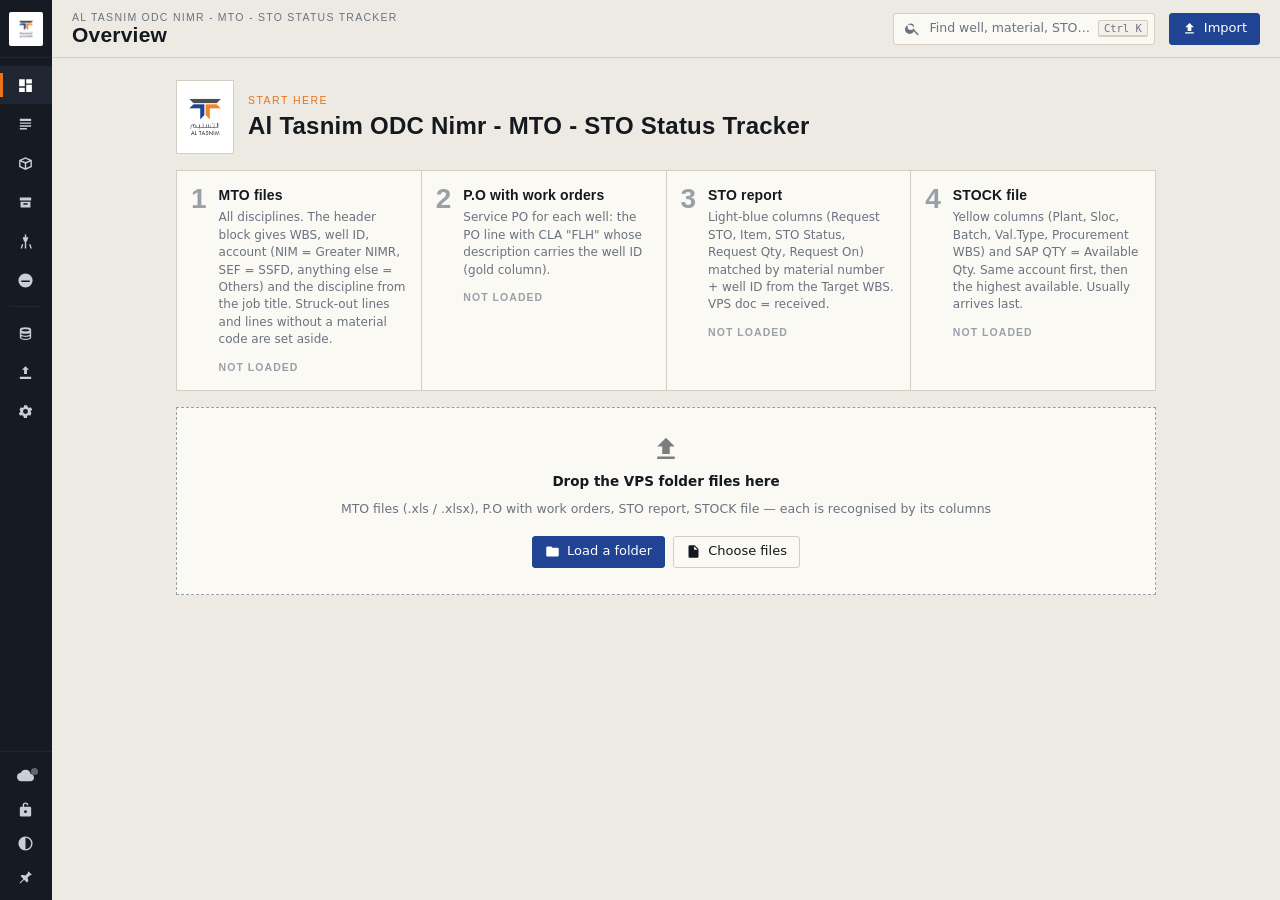
==== commit 89ff2d08: "v2: MTO register in STO PO Standard request template, STOCK/PO/STO matching, new UI - Parse discipli" ====
--- a/dist/Al Tasnim ODC Nimr - MTO - STO Status Tracker.html
+++ b/dist/Al Tasnim ODC Nimr - MTO - STO Status Tracker.html
@@ -4,238 +4,416 @@
 <meta charset="utf-8">
 <meta name="viewport" content="width=device-width,initial-scale=1,viewport-fit=cover">
 <title>Al Tasnim ODC Nimr - MTO - STO Status Tracker</title>
-<meta name="description" content="Offline single-file tracker: MTO requests vs SAP STO report - pending, approved, issued, double entries and well inventory.">
+<meta name="description" content="MTO register in the STO PO Standard request template, STO / STOCK / PO matching, received vs requested by account, material master and well inventory.">
 <style>
-:root{--brand:#204393;--accent:#F48323;
---bg:#f2f4f8;--surface:#fff;--surface-2:#f7f8fb;--surface-3:#e9edf3;--border:#dce1e9;--border-2:#c6cdd8;--text:#17202c;--muted:#566173;--faint:#8892a2;
---primary:var(--brand);--primary-ink:#fff;--primary-soft:color-mix(in srgb,var(--brand) 10%,#fff);
---ok:#17803d;--ok-soft:#e2f3e7;--warn:#a85607;--warn-soft:#fdf0dc;--bad:#bf2f28;--bad-soft:#fbe4e2;--info:#2459b8;--info-soft:#e5edfb;--grey:#677285;--grey-soft:#eceef2;
---s-notraised:#d0453b;--s-prior:#b8641a;--s-pending:#ec9a29;--s-approved:#3b6fd6;--s-delivery:#7aa0ea;--s-transit:#1f9b8f;--s-received:#2e9a52;--s-cancel:#9aa3b1;
---shadow:0 1px 2px rgba(16,24,40,.05),0 2px 8px rgba(16,24,40,.05);--r:10px;--pad:16px;--cell:7px 10px;
---font:"Segoe UI Variable Text","Segoe UI",system-ui,-apple-system,Roboto,"Helvetica Neue",Arial,sans-serif;--mono:"Cascadia Mono",Consolas,"SF Mono",Menlo,monospace;color-scheme:light}
-:root[data-theme=dark]{--bg:#0d1219;--surface:#151c27;--surface-2:#19212e;--surface-3:#232d3d;--border:#283346;--border-2:#36435a;--text:#e5eaf2;--muted:#a3adbd;--faint:#76819a;
---primary:color-mix(in srgb,var(--brand) 55%,#fff);--primary-ink:#0b1220;--primary-soft:color-mix(in srgb,var(--brand) 30%,#151c27);
---ok:#55c784;--ok-soft:#14301f;--warn:#f0a648;--warn-soft:#33250f;--bad:#f27d73;--bad-soft:#3a1c1b;--info:#7eaaf2;--info-soft:#172640;--grey:#9aa3b1;--grey-soft:#232b38;
---s-notraised:#e2645a;--s-prior:#cf8340;--s-pending:#f0aa45;--s-approved:#6390ea;--s-delivery:#93b2ef;--s-transit:#3bb5a8;--s-received:#4cb672;--s-cancel:#7c8596;--shadow:0 1px 2px rgba(0,0,0,.35);color-scheme:dark}
-:root[data-density=compact]{--pad:11px;--cell:4px 8px}
+/* =====================================================================
+   Survey-ledger design system: drafting paper, ink, hairlines, DIN-style
+   labels (Bahnschrift), tabular figures, template colour bands.
+   ===================================================================== */
+:root{
+  --brand:#204393; --signal:#E9731B;
+  --bg:#ECEAE3; --paper:#FAF9F4; --paper-2:#F3F1EA; --well:#E4E1D7;
+  --ink:#14181F; --ink-2:#3C4450; --ink-3:#6B7280; --ink-4:#9AA0A8;
+  --rule:#D3CEC1; --rule-2:#E3DFD4; --hover:#EEEBE2;
+  --pri:var(--brand); --pri-ink:#fff; --pri-soft:color-mix(in srgb,var(--brand) 9%,var(--paper));
+  --nr:#B3392F; --pe:#B5730E; --ap:#2F5FB3; --tr:#16808A; --pr:#6E8F25; --rc:#2D7A49; --cx:#8B9099;
+  --bad:#B3392F; --bad-bg:#F7E3DF; --warn:#9A6408; --warn-bg:#F6EBD3; --info:#2F5FB3; --info-bg:#E2E9F6; --ok:#2D7A49; --ok-bg:#DDEEE2;
+  --bG:#C5E0B3; --bY:#FFF06A; --bP:#FFE699; --bB:#D9E1F2;
+  --accNIM:#204393; --accSEF:#C2611A; --accOTH:#6B7280;
+  --rail:#161B23; --rail-2:#202733; --rail-ink:#C9CFD8;
+  --r:3px; --row:33px;
+  --f-ui:"Segoe UI Variable Text","Segoe UI",system-ui,-apple-system,Roboto,Arial,sans-serif;
+  --f-head:"Bahnschrift","DIN Alternate","DIN Next","Barlow Semi Condensed","Arial Narrow",sans-serif;
+  --f-num:"Cascadia Mono","Cascadia Code",Consolas,"SF Mono",ui-monospace,monospace;
+  color-scheme:light;
+}
+:root[data-theme=dark]{
+  --signal:#FF9445;
+  --bg:#0B0F15; --paper:#11161E; --paper-2:#151B25; --well:#1B2230;
+  --ink:#E7EAEF; --ink-2:#C2C8D2; --ink-3:#8C95A3; --ink-4:#5E6776;
+  --rule:#252E3C; --rule-2:#1D2531; --hover:#18202B;
+  --pri:color-mix(in srgb,var(--brand) 50%,#fff); --pri-ink:#0B0F15; --pri-soft:color-mix(in srgb,var(--brand) 26%,#11161E);
+  --nr:#F07468; --pe:#E9A443; --ap:#7FA3F0; --tr:#4CC4CC; --pr:#A9C861; --rc:#5CC085; --cx:#8B9099;
+  --bad:#F07468; --bad-bg:#3A1C1A; --warn:#E9A443; --warn-bg:#33270F; --info:#7FA3F0; --info-bg:#172440; --ok:#5CC085; --ok-bg:#132D1E;
+  --bG:#3E5A2C; --bY:#5D5418; --bP:#5C4A16; --bB:#273A5C;
+  --accNIM:#7FA3F0; --accSEF:#F0974A; --accOTH:#8C95A3;
+  --rail:#080B10; --rail-2:#121822; --rail-ink:#AEB6C2;
+  color-scheme:dark;
+}
+:root[data-density=compact]{--row:28px}
 *{box-sizing:border-box}
-body{margin:0;background:var(--bg);color:var(--text);font:14px/1.45 var(--font);-webkit-font-smoothing:antialiased}
-a{color:var(--primary)}
-code{font-family:var(--mono);font-size:.88em;background:var(--surface-3);padding:1px 5px;border-radius:4px}
-h1,h2,h3,h4{margin:0;line-height:1.25}
-h1{font-size:18px;font-weight:650}
-h2{font-size:15px;font-weight:650}
-h3{font-size:13px;font-weight:650;color:var(--muted);text-transform:uppercase;letter-spacing:.04em}
-h4{font-size:12px;font-weight:650;color:var(--muted);text-transform:uppercase;letter-spacing:.05em;margin:18px 0 8px}
-.mt{margin-top:16px}.small{font-size:12px}.muted{color:var(--muted)}.mono{font-family:var(--mono);font-size:12px}.grow{flex:1}
+html,body{margin:0;background:var(--bg);color:var(--ink);font:13.5px/1.45 var(--f-ui);-webkit-font-smoothing:antialiased}
+a{color:var(--pri)}
+button{font:inherit;color:inherit}
+h1,h2,h3,h4{margin:0;font-family:var(--f-head);font-weight:600;letter-spacing:.01em}
+.muted{color:var(--ink-3)}.small{font-size:12px}.mono{font-family:var(--f-num);font-size:12px}.grow{flex:1}
 .t-bad{color:var(--bad)}.t-warn{color:var(--warn)}
-.ic{width:18px;height:18px;fill:currentColor;flex:none}.ic.big{width:34px;height:34px;opacity:.6}
-#app{display:grid;grid-template-columns:248px 1fr;min-height:100vh}
-#side{background:var(--surface);border-right:1px solid var(--border);display:flex;flex-direction:column;position:sticky;top:0;height:100vh;overflow:auto}
-.brand{display:flex;gap:10px;align-items:center;padding:16px 14px 12px;border-bottom:1px solid var(--border)}
-.brand img{width:44px;height:52px;object-fit:contain;background:#fff;border-radius:6px;padding:2px}
-.brand b{display:block;font-size:13px;line-height:1.25}.brand small{display:block;color:var(--muted);font-size:11px;margin-top:3px}
-nav{padding:10px 8px;display:flex;flex-direction:column;gap:2px}
-nav button{display:flex;align-items:center;gap:10px;border:0;background:none;color:var(--muted);padding:9px 10px;border-radius:8px;font:inherit;font-size:13.5px;cursor:pointer;text-align:left}
-nav button:hover{background:var(--surface-2);color:var(--text)}
-nav button.on{background:var(--primary-soft);color:var(--primary);font-weight:600}
-nav button em{margin-left:auto;font-style:normal;font-size:11px;background:var(--bad-soft);color:var(--bad);padding:1px 7px;border-radius:10px;font-weight:600}
-.side-foot{margin-top:auto;padding:12px 14px;border-top:1px solid var(--border);font-size:11.5px;color:var(--muted);display:grid;gap:3px}
-main{min-width:0;display:flex;flex-direction:column}
-#top{position:sticky;top:0;z-index:20;display:flex;gap:10px;align-items:center;flex-wrap:wrap;padding:10px 20px;background:color-mix(in srgb,var(--bg) 88%,transparent);backdrop-filter:blur(8px);border-bottom:1px solid var(--border)}
-.scope{display:flex;gap:8px;flex-wrap:wrap}.scope label{display:flex;align-items:center;gap:6px;font-size:12px;color:var(--muted)}
-.scope select{max-width:260px}
-#view{padding:18px 20px 40px;display:flex;flex-direction:column;gap:16px;min-width:0}
-select,input,textarea{font:inherit;font-size:13px;color:var(--text);background:var(--surface);border:1px solid var(--border-2);border-radius:7px;padding:6px 8px;min-width:0}
-input[type=checkbox]{width:15px;height:15px;accent-color:var(--primary)}
-input[type=color]{padding:2px;height:34px;width:60px}
-select:focus,input:focus,textarea:focus,button:focus-visible{outline:2px solid color-mix(in srgb,var(--primary) 50%,transparent);outline-offset:1px}
-.btn{display:inline-flex;align-items:center;gap:6px;border:1px solid var(--border-2);background:var(--surface);color:var(--text);padding:7px 12px;border-radius:8px;font:inherit;font-size:13px;font-weight:550;cursor:pointer;white-space:nowrap}
-.btn:hover{background:var(--surface-2)}.btn .ic{width:16px;height:16px}
-.btn.sm{padding:5px 10px;font-size:12.5px}
-.btn.primary{background:var(--primary);border-color:var(--primary);color:var(--primary-ink)}.btn.primary:hover{filter:brightness(1.08)}
-.btn.danger{color:var(--bad);border-color:color-mix(in srgb,var(--bad) 40%,transparent)}.btn.danger:hover{background:var(--bad-soft)}
-.btn.ghost{border-color:transparent;background:none}
-.btn[disabled],.btn.disabled{opacity:.5;pointer-events:none}
-.btn.admin-on{border-color:var(--ok);color:var(--ok)}
-.icon-btn{display:inline-grid;place-items:center;width:34px;height:34px;border:1px solid var(--border-2);border-radius:8px;background:var(--surface);color:var(--text);cursor:pointer}
-.only-m{display:none}
-.card{background:var(--surface);border:1px solid var(--border);border-radius:var(--r);padding:var(--pad);box-shadow:var(--shadow);min-width:0}
-.card-h{display:flex;align-items:center;gap:10px;justify-content:space-between;margin-bottom:12px;flex-wrap:wrap}
-.card-h small{color:var(--muted);font-size:12px}
-.cards{display:grid;gap:16px}.c2{grid-template-columns:repeat(2,minmax(0,1fr))}.c3{grid-template-columns:repeat(3,minmax(0,1fr))}
-.asof{display:flex;gap:8px;align-items:center;flex-wrap:wrap;font-size:12.5px;color:var(--muted);background:var(--surface);border:1px solid var(--border);border-radius:8px;padding:8px 12px}
-.asof .ic{width:16px;height:16px;color:var(--primary)}
-.kpis{display:grid;grid-template-columns:repeat(auto-fit,minmax(150px,1fr));gap:12px}
-.kpi{background:var(--surface);border:1px solid var(--border);border-left:4px solid var(--primary);border-radius:var(--r);padding:11px 14px;box-shadow:var(--shadow);display:flex;flex-direction:column;gap:2px}
-.kpi span{font-size:11.5px;color:var(--muted);font-weight:600;text-transform:uppercase;letter-spacing:.03em}
-.kpi b{font-size:24px;font-weight:700;font-variant-numeric:tabular-nums;letter-spacing:-.01em}
-.kpi small{font-size:11.5px;color:var(--muted)}
-.kpi.warn{border-left-color:var(--s-pending)}.kpi.bad{border-left-color:var(--s-notraised)}
-.click{cursor:pointer}.kpi.click:hover,.card.click:hover{border-color:var(--primary)}
-.bar{display:flex;gap:12px;align-items:center;flex-wrap:wrap}.bar label{display:flex;gap:6px;align-items:center;font-size:12.5px;color:var(--muted)}
-.bar select{max-width:420px}
-.row-btns{display:flex;gap:8px;flex-wrap:wrap;align-items:center;margin-top:12px}
-/* badges & chips */
-.badge{display:inline-block;font-size:11.5px;font-weight:600;padding:2px 8px;border-radius:20px;white-space:nowrap;line-height:1.5;border:1px solid transparent}
-.s-notraised{background:color-mix(in srgb,var(--s-notraised) 15%,var(--surface));color:var(--s-notraised);border-color:color-mix(in srgb,var(--s-notraised) 30%,transparent)}
-.s-prior{background:color-mix(in srgb,var(--s-prior) 15%,var(--surface));color:var(--s-prior);border-color:color-mix(in srgb,var(--s-prior) 30%,transparent)}
-.s-pending{background:color-mix(in srgb,var(--s-pending) 17%,var(--surface));color:color-mix(in srgb,var(--s-pending) 70%,var(--text));border-color:color-mix(in srgb,var(--s-pending) 35%,transparent)}
-.s-approved{background:color-mix(in srgb,var(--s-approved) 14%,var(--surface));color:var(--s-approved);border-color:color-mix(in srgb,var(--s-approved) 30%,transparent)}
-.s-delivery{background:color-mix(in srgb,var(--s-delivery) 16%,var(--surface));color:color-mix(in srgb,var(--s-delivery) 60%,var(--text))}
-.s-transit{background:color-mix(in srgb,var(--s-transit) 14%,var(--surface));color:var(--s-transit)}
-.s-received{background:color-mix(in srgb,var(--s-received) 14%,var(--surface));color:var(--s-received);border-color:color-mix(in srgb,var(--s-received) 30%,transparent)}
-.s-cancel{background:var(--grey-soft);color:var(--grey)}
-.k-req{background:var(--info-soft);color:var(--info)}.k-sap{background:var(--ok-soft);color:var(--ok)}.k-design,.k-po{background:var(--grey-soft);color:var(--muted)}.k-unknown,.k-error{background:var(--bad-soft);color:var(--bad)}
-.chip{display:inline-block;font-size:10.5px;font-weight:600;padding:1px 6px;border-radius:5px;margin:1px 3px 1px 0;background:var(--grey-soft);color:var(--muted);white-space:nowrap}
-.chip.man{background:var(--primary-soft);color:var(--primary);margin-left:4px}
-.f-bad{background:var(--bad-soft);color:var(--bad)}.f-warn{background:var(--warn-soft);color:var(--warn)}.f-info{background:var(--info-soft);color:var(--info)}
-.dept{display:inline-flex;align-items:center;gap:6px;font-size:12.5px;white-space:nowrap}
-.dept:before{content:"";width:8px;height:8px;border-radius:2px;background:var(--grey)}
-.d-electrical:before{background:#d99a1e}.d-mechanical:before{background:#3b6fd6}.d-instrument:before{background:#18a090}.d-civil:before{background:#8a6d4a}
-.sev{font-size:11px;font-weight:700;padding:1px 7px;border-radius:5px}.sev.v3{background:var(--bad-soft);color:var(--bad)}.sev.v2{background:var(--warn-soft);color:var(--warn)}.sev.v1,.sev.v0{background:var(--info-soft);color:var(--info)}
-/* grid */
-.grid{background:var(--surface);border:1px solid var(--border);border-radius:var(--r);box-shadow:var(--shadow);min-width:0;display:flex;flex-direction:column}
-.g-tools{display:flex;gap:8px;flex-wrap:wrap;align-items:center;padding:10px 12px;border-bottom:1px solid var(--border)}
-.g-tools select{max-width:170px;font-size:12.5px}
-.search{display:flex;align-items:center;gap:6px;border:1px solid var(--border-2);border-radius:8px;padding:0 8px;background:var(--surface);min-width:200px;flex:0 1 280px}
-.search input{border:0;padding:6px 0;width:100%;background:none}.search input:focus{outline:none}.search .ic{width:16px;height:16px;color:var(--faint)}
-.g-count{font-size:12px;color:var(--muted);font-variant-numeric:tabular-nums}
-.seg{display:inline-flex;border:1px solid var(--border-2);border-radius:8px;overflow:hidden;flex-wrap:wrap}
-.seg button{border:0;background:var(--surface);color:var(--muted);font:inherit;font-size:12px;padding:5px 10px;cursor:pointer;border-right:1px solid var(--border)}
-.seg button:last-child{border-right:0}.seg button.on{background:var(--primary);color:var(--primary-ink)}
-.g-bulk{display:flex;gap:8px;align-items:center;padding:8px 12px;background:var(--primary-soft);border-bottom:1px solid var(--border);font-size:13px;flex-wrap:wrap}
-.tbl-wrap{overflow:auto;max-height:calc(100vh - 230px);min-height:120px}
-.tbl{border-collapse:separate;border-spacing:0;width:100%;font-size:12.8px}
-.tbl th{position:sticky;top:0;z-index:2;background:var(--surface-2);color:var(--muted);font-weight:650;font-size:11.5px;text-align:left;padding:8px 10px;border-bottom:1px solid var(--border);white-space:nowrap;cursor:pointer;user-select:none}
-.tbl th:hover{color:var(--text)}
-.tbl th .sorti:after{content:"";margin-left:4px;opacity:.35}.tbl th.sorted .sorti:after{content:"\25B2";opacity:1;font-size:9px}.tbl th.sorted.desc .sorti:after{content:"\25BC"}
-.tbl td{padding:var(--cell);border-bottom:1px solid var(--border);vertical-align:top;white-space:nowrap}
-.tbl td.wrap{white-space:normal;min-width:180px;max-width:360px}
-.tbl .num{text-align:right;font-variant-numeric:tabular-nums}
-.tbl .ck{width:30px;padding-right:0}
-.tbl tr.click:hover td{background:var(--surface-2)}
-.tbl tr.hl-bad td:first-child{box-shadow:inset 3px 0 0 var(--s-notraised)}.tbl tr.hl-warn td:first-child{box-shadow:inset 3px 0 0 var(--s-pending)}
-.tbl td.empty{text-align:center;color:var(--muted);padding:30px}
-.g-pager{display:flex;gap:4px;align-items:center;padding:8px 12px;border-top:1px solid var(--border);font-size:12px;color:var(--muted);flex-wrap:wrap}
-.g-pager button{border:1px solid var(--border);background:var(--surface);color:var(--text);border-radius:6px;padding:3px 9px;font:inherit;font-size:12px;cursor:pointer}
-.g-pager button.on{background:var(--primary);color:var(--primary-ink);border-color:var(--primary)}.g-pager button:disabled{opacity:.4;cursor:default}
-.g-pager select{padding:2px 4px;font-size:12px}
-table.mini{width:100%;border-collapse:collapse;font-size:12.5px;margin-top:10px}
-table.mini th{text-align:left;color:var(--muted);font-size:11px;font-weight:650;padding:5px 6px;border-bottom:1px solid var(--border)}
-table.mini td{padding:5px 6px;border-bottom:1px solid var(--border)}table.mini .num{text-align:right;font-variant-numeric:tabular-nums}
-table.mini tr.click:hover td{background:var(--surface-2)}
-/* charts */
-.stack{display:flex;width:100%;border-radius:6px;overflow:hidden;background:var(--surface-3)}.stack span{display:block;height:100%}
-.legend{display:flex;flex-wrap:wrap;gap:6px 14px;font-size:12px;color:var(--muted);margin-top:8px}.legend.col{flex-direction:column;gap:5px}
-.legend i{display:inline-block;width:10px;height:10px;border-radius:3px;margin-right:5px;vertical-align:-1px}.legend b{color:var(--text)}.legend em{font-style:normal;opacity:.8}
-.donut-wrap{display:flex;gap:18px;align-items:center;flex-wrap:wrap}.donut .d-c{font-size:22px;font-weight:700;fill:var(--text)}.donut .d-s{font-size:11px;fill:var(--muted)}
-.barsH{display:flex;flex-direction:column;gap:7px}
-.bh-row{display:grid;grid-template-columns:minmax(90px,170px) 1fr 54px;gap:10px;align-items:center;font-size:12.5px}
-.bh-label{overflow:hidden;text-overflow:ellipsis;white-space:nowrap}.bh-label small{display:block;color:var(--muted);font-size:10.5px;overflow:hidden;text-overflow:ellipsis}
-.bh-track{background:var(--surface-3);height:10px;border-radius:5px;overflow:hidden}.bh-fill{height:100%;border-radius:5px}
-.bh-val{text-align:right;font-variant-numeric:tabular-nums;font-weight:600}.bh-row.click:hover .bh-label{color:var(--primary)}
-.cols{display:flex;gap:10px;align-items:flex-end;padding-top:18px}
-.col{flex:1;display:flex;flex-direction:column;align-items:center;justify-content:flex-end;height:100%;gap:4px;font-size:11.5px}
-.col span{width:100%;max-width:48px;border-radius:5px 5px 0 0;min-height:2px}.col em{font-style:normal;color:var(--muted)}.col b{font-variant-numeric:tabular-nums}
-.dep-row{margin-bottom:12px}.dep-h{display:flex;justify-content:space-between;margin-bottom:5px}.dep-h small{color:var(--muted);font-size:11.5px}
-.uqs{display:flex;flex-wrap:wrap;gap:6px}.uq{display:inline-block;background:var(--surface-2);border:1px solid var(--border);border-radius:6px;padding:2px 7px;font-size:12px;font-variant-numeric:tabular-nums;margin:1px 2px}
-.uq small{color:var(--muted)}
-.pbar{position:relative;width:110px;height:16px;background:var(--surface-3);border-radius:4px;overflow:hidden}.pbar span{display:block;height:100%;background:var(--s-received)}.pbar em{position:absolute;inset:0;font-style:normal;font-size:11px;text-align:center;line-height:16px;font-weight:600}
-/* callouts & insights */
-.callouts{display:grid;gap:8px;margin-top:12px}
-.callout{display:flex;gap:10px;align-items:flex-start;padding:9px 12px;border-radius:8px;font-size:13px;background:var(--info-soft);color:var(--text);border:1px solid color-mix(in srgb,var(--info) 25%,transparent)}
-.callout .ic{color:var(--info);margin-top:1px}
-.callout.warn{background:var(--warn-soft);border-color:color-mix(in srgb,var(--warn) 30%,transparent)}.callout.warn .ic{color:var(--warn)}
-.callout.bad{background:var(--bad-soft);border-color:color-mix(in srgb,var(--bad) 30%,transparent)}.callout.bad .ic{color:var(--bad)}
-.flaglist{display:grid;gap:6px;margin-top:12px}.flaglist .callout{flex-direction:column;gap:2px;font-size:12.5px}
-.insights{list-style:none;margin:0;padding:0;display:grid;gap:8px}
-.insights li{padding:8px 12px;border-radius:8px;font-size:13px;border-left:3px solid var(--info);background:var(--surface-2)}
-.insights li.warn{border-left-color:var(--s-pending)}.insights li.bad{border-left-color:var(--s-notraised)}
-.flag-sum{display:grid;grid-template-columns:repeat(auto-fill,minmax(170px,1fr));gap:10px}
-.fs{display:flex;flex-direction:column;align-items:flex-start;gap:2px;border:1px solid var(--border);border-radius:var(--r);padding:10px 12px;cursor:pointer;font:inherit;text-align:left;background:var(--surface)}
-.fs b{font-size:22px}.fs span{font-size:12px}.fs:hover{border-color:var(--primary)}
-.fs.f-bad b{color:var(--bad)}.fs.f-warn b{color:var(--warn)}.fs.f-info b{color:var(--info)}
-/* wells */
-.well-h{display:grid;grid-template-columns:minmax(200px,1fr) 2fr;gap:20px}.well-h h2{font-size:28px}.well-h p{margin:4px 0 0;color:var(--muted)}
-.tabs{display:flex;gap:4px;border-bottom:1px solid var(--border);flex-wrap:wrap}
-.tabs button{border:0;background:none;font:inherit;font-size:13px;padding:8px 14px;color:var(--muted);border-bottom:2px solid transparent;cursor:pointer}
-.tabs button.on{color:var(--primary);border-bottom-color:var(--primary);font-weight:600}.tabs small{opacity:.7}
-.kv{display:grid;grid-template-columns:max-content 1fr;gap:5px 14px;margin:12px 0;font-size:13px}.kv dt{color:var(--muted)}.kv dd{margin:0;word-break:break-word}.kv.sm{font-size:12.5px;margin:0}
-/* modal & drawer */
-#modal,#drawer{position:fixed;inset:0;z-index:100}
-.m-back,.d-back{position:absolute;inset:0;background:rgba(10,15,25,.45)}
-.m-box{position:relative;margin:6vh auto;width:min(560px,calc(100% - 32px));max-height:88vh;display:flex;flex-direction:column;background:var(--surface);border-radius:12px;box-shadow:0 20px 60px rgba(0,0,0,.3);border:1px solid var(--border)}
-.m-box.wide{width:min(1000px,calc(100% - 32px))}
-.m-head,.d-head{display:flex;justify-content:space-between;align-items:center;padding:14px 16px;border-bottom:1px solid var(--border);gap:10px}
-.m-head h3,.d-head h3{font-size:15px;text-transform:none;letter-spacing:0;color:var(--text)}
+.ic{width:17px;height:17px;fill:currentColor;flex:none}.ic.big{width:30px;height:30px;opacity:.55}.ic.flip{transform:scaleX(-1)}
+[hidden]{display:none!important}
+::selection{background:color-mix(in srgb,var(--signal) 30%,transparent)}
+
+/* ---------- shell ---------- */
+#app{min-height:100vh}
+#rail{position:fixed;z-index:50;inset:0 auto 0 0;width:52px;background:var(--rail);color:var(--rail-ink);display:flex;flex-direction:column;transition:width .16s ease,box-shadow .16s;overflow:hidden}
+#rail.open,.pinned #rail{width:236px}
+#rail.open{box-shadow:12px 0 36px rgba(0,0,0,.28)}
+#main{margin-left:52px;min-width:0;transition:margin .16s}
+.pinned #main{margin-left:236px}
+.r-brand{display:flex;align-items:center;gap:10px;height:58px;padding:0 9px;border-bottom:1px solid var(--rail-2);flex:none}
+.r-brand img{width:34px;height:34px;object-fit:contain;background:#fff;border-radius:2px;padding:2px;flex:none}
+.mono-mark{width:34px;height:34px;display:grid;place-items:center;background:var(--signal);color:#fff;font:700 14px var(--f-head);flex:none}
+.r-l{white-space:nowrap;overflow:hidden;opacity:0;transition:opacity .12s}
+#rail.open .r-l,.pinned #rail .r-l{opacity:1}
+.r-brand .r-l b{display:block;font:600 12.5px/1.2 var(--f-head);color:#fff;white-space:normal;width:170px}
+.r-brand .r-l small{font-size:10.5px;color:var(--rail-ink);opacity:.7}
+.r-nav{flex:1;padding:8px 0;display:flex;flex-direction:column;gap:1px;overflow-y:auto;overflow-x:hidden}
+.r-nav hr{border:0;border-top:1px solid var(--rail-2);margin:6px 10px}
+#rail button{position:relative;display:flex;align-items:center;gap:14px;height:38px;padding:0 17px;border:0;background:none;color:var(--rail-ink);cursor:pointer;text-align:left;font-size:13px;width:100%}
+#rail button:hover{background:var(--rail-2);color:#fff}
+#rail button.on{color:#fff;background:var(--rail-2)}
+#rail button.on::before{content:"";position:absolute;left:0;top:7px;bottom:7px;width:3px;background:var(--signal)}
+#rail button em{position:absolute;left:30px;top:6px;font:600 9.5px/14px var(--f-num);padding:0 4px;background:var(--rail-2);color:var(--rail-ink);border-radius:2px;font-style:normal}
+#rail button em.bad{background:var(--signal);color:#fff}
+#rail.open button em,.pinned #rail button em{left:auto;right:12px;top:12px}
+.r-foot{border-top:1px solid var(--rail-2);padding:6px 0;flex:none}
+.r-foot button{height:34px!important;font-size:12.5px!important}
+.dot{width:7px;height:7px;border-radius:50%;background:var(--ink-4);flex:none}
+#rail .dot{position:absolute;left:31px;top:10px}
+.sc-ok{background:#3FB56A}.sc-pending,.sc-saving,.sc-pulling{background:#E9A443}.sc-error{background:#E35D50}.sc-off{background:#5E6776}
+
+#top{position:sticky;top:0;z-index:30;display:flex;align-items:center;gap:14px;padding:9px 20px;background:color-mix(in srgb,var(--bg) 92%,transparent);backdrop-filter:blur(6px);border-bottom:1px solid var(--rule);min-height:58px;flex-wrap:wrap}
+.t-title small{display:block;font:500 10.5px var(--f-head);text-transform:uppercase;letter-spacing:.12em;color:var(--ink-3)}
+.t-title h1{font-size:21px;line-height:1.1}
+.scope{display:flex;gap:6px;flex-wrap:wrap;align-items:center}
+.find{display:flex;align-items:center;gap:8px;height:32px;padding:0 6px 0 10px;border:1px solid var(--rule);background:var(--paper);border-radius:var(--r);color:var(--ink-3);cursor:pointer;min-width:230px}
+.find:hover{border-color:var(--ink-4)}
+.find span{flex:1;text-align:left;font-size:12.5px}
+kbd{font:500 10.5px var(--f-num);border:1px solid var(--rule);border-bottom-width:2px;border-radius:2px;padding:1px 5px;color:var(--ink-3);background:var(--paper-2)}
+#view{padding:16px 20px 28px;display:flex;flex-direction:column;gap:14px;min-width:0}
+.only-m,.ibtn.only-m{display:none}
+
+/* ---------- controls ---------- */
+.btn{display:inline-flex;align-items:center;gap:7px;height:32px;padding:0 12px;border:1px solid var(--rule);background:var(--paper);color:var(--ink);border-radius:var(--r);font-size:13px;font-weight:500;cursor:pointer;white-space:nowrap}
+.btn:hover{border-color:var(--ink-4);background:var(--hover)}
+.btn.sm{height:28px;padding:0 10px;font-size:12.5px}
+.btn.primary{background:var(--pri);border-color:var(--pri);color:var(--pri-ink)}
+.btn.primary:hover{filter:brightness(1.08);background:var(--pri)}
+.btn.ghost{border-color:transparent;background:none;color:var(--ink-2)}
+.btn.ghost:hover{background:var(--hover)}
+.btn.danger{color:var(--bad)}.btn.danger:hover{background:var(--bad-bg);border-color:var(--bad)}
+.btn[disabled],.btn.disabled{opacity:.45;pointer-events:none}
+.btn .ic{width:15px;height:15px}
+.ibtn{display:inline-grid;place-items:center;width:32px;height:32px;border:1px solid transparent;background:none;border-radius:var(--r);color:var(--ink-2);cursor:pointer}
+.ibtn:hover{background:var(--hover);border-color:var(--rule)}
+.ibtn.sm{width:26px;height:26px}.ibtn.sm .ic{width:14px;height:14px}
+.lnk{border:0;background:none;color:var(--pri);cursor:pointer;font-size:12.5px;padding:0 4px;text-decoration:underline;text-underline-offset:2px}
+input,select,textarea{font:inherit;font-size:13px;color:var(--ink);background:var(--paper);border:1px solid var(--rule);border-radius:var(--r);padding:6px 8px;min-width:0}
+input:focus,select:focus,textarea:focus,button:focus-visible{outline:2px solid color-mix(in srgb,var(--signal) 70%,transparent);outline-offset:1px}
+input[type=checkbox]{width:15px;height:15px;accent-color:var(--pri);margin:0}
+input[type=color]{padding:2px;height:32px;width:56px}
+.combo{display:inline-flex;align-items:center;gap:6px;height:30px;padding:0 6px 0 9px;border:1px solid var(--rule);background:var(--paper);border-radius:var(--r);cursor:pointer;max-width:270px;font-size:12.5px}
+.combo em{font:500 10px var(--f-head);text-transform:uppercase;letter-spacing:.1em;color:var(--ink-3);font-style:normal}
+.combo span{overflow:hidden;text-overflow:ellipsis;white-space:nowrap}
+.combo .ic{width:16px;height:16px;color:var(--ink-3)}
+.combo:hover{border-color:var(--ink-4)}
+.combo.set{border-color:var(--pri);box-shadow:inset 0 -2px 0 var(--pri)}
+.combo.wide{max-width:none;width:100%}
+.seg{display:inline-flex;border:1px solid var(--rule);border-radius:var(--r);overflow:hidden;background:var(--paper);flex-wrap:wrap}
+.seg button{border:0;border-right:1px solid var(--rule-2);background:none;padding:0 10px;height:28px;font-size:12px;color:var(--ink-2);cursor:pointer;display:inline-flex;align-items:center;gap:6px}
+.seg button:last-child{border-right:0}
+.seg button b{font:500 10.5px var(--f-num);color:var(--ink-4)}
+.seg button.on{background:var(--ink);color:var(--paper)}
+.seg button.on b{color:var(--paper);opacity:.7}
+.seg.big button{height:32px;font-size:12.5px}
+.chip-x{border:1px solid var(--signal);background:color-mix(in srgb,var(--signal) 12%,var(--paper));color:var(--ink);border-radius:var(--r);height:28px;padding:0 10px;cursor:pointer;font-size:12px}
+.row{display:flex;gap:8px;align-items:center;flex-wrap:wrap;margin-top:10px}.row.tight{margin-top:0}
+.sticky{position:sticky;bottom:-16px;background:var(--paper);padding:12px 0;border-top:1px solid var(--rule)}
+.fld{display:flex;flex-direction:column;gap:4px;font-size:12px;color:var(--ink-3)}
+.fld>span{font:500 10.5px var(--f-head);text-transform:uppercase;letter-spacing:.1em}
+.form2{display:grid;grid-template-columns:1fr 1fr;gap:10px 14px}.span2{grid-column:1/-1}
+.chk{display:inline-flex;gap:7px;align-items:center;font-size:12.5px;color:var(--ink-2);cursor:pointer}
+.chks{display:flex;gap:16px;flex-wrap:wrap}
+.swatch{width:26px;height:26px;border-radius:2px;border:2px solid var(--paper);box-shadow:0 0 0 1px var(--rule);cursor:pointer}
+.logo-pv{height:40px;background:#fff;padding:2px;border:1px solid var(--rule)}
+.note{display:flex;gap:8px;align-items:center;padding:9px 12px;border:1px solid var(--rule);background:var(--paper);font-size:13px}
+.note.warn{border-color:var(--warn);background:var(--warn-bg)}
+
+/* ---------- marks ---------- */
+.st{display:inline-flex;align-items:center;gap:6px;font-size:12.5px;white-space:nowrap}
+.st i{width:8px;height:8px;flex:none;background:currentColor;border-radius:1px}
+.st-nr{color:var(--nr)}.st-pe{color:var(--pe)}.st-ap{color:var(--ap)}.st-tr{color:var(--tr)}.st-pr{color:var(--pr)}.st-rc{color:var(--rc)}.st-cx{color:var(--cx)}
+.st-pr i{background:linear-gradient(90deg,currentColor 50%,transparent 50%);outline:1px solid currentColor}
+.fl{display:inline-block;font-size:11px;line-height:17px;padding:0 6px;margin:0 4px 0 0;border:1px solid var(--rule);border-radius:2px;color:var(--ink-2);background:var(--paper-2);white-space:nowrap}
+.fl-bad{border-color:color-mix(in srgb,var(--bad) 45%,transparent);color:var(--bad);background:var(--bad-bg)}
+.fl-warn{border-color:color-mix(in srgb,var(--warn) 45%,transparent);color:var(--warn);background:var(--warn-bg)}
+.fl-info{border-color:color-mix(in srgb,var(--info) 35%,transparent);color:var(--info);background:var(--info-bg)}
+.acc{display:inline-flex;align-items:center;gap:6px;font-size:12px;white-space:nowrap;color:var(--ink-2)}
+.acc::before{content:"";width:3px;height:13px;background:var(--accOTH)}
+.acc-NIM::before{background:var(--accNIM)}.acc-SEF::before{background:var(--accSEF)}
+.disc{font-size:12.5px;white-space:nowrap}
+.disc::before{content:attr(data-d);display:inline-block;min-width:34px;margin-right:6px;font:600 9.5px/16px var(--f-num);text-align:center;border:1px solid var(--rule);color:var(--ink-3);padding:0 3px}
+.dchip{display:inline-block;font:600 10px/17px var(--f-num);padding:0 5px;margin-right:3px;border:1px solid var(--rule);color:var(--ink-2)}
+.ref{color:var(--pri);text-decoration:none;border-bottom:1px dotted color-mix(in srgb,var(--pri) 55%,transparent);cursor:pointer}
+.ref:hover{border-bottom-style:solid;color:var(--signal)}
+.more{font:600 10.5px var(--f-num);color:var(--signal);text-decoration:none;margin-left:3px}
+.pill{font:600 10px var(--f-head);text-transform:uppercase;letter-spacing:.08em;padding:1px 6px;background:var(--ink);color:var(--paper)}
+.kind{display:inline-block;font:600 10.5px var(--f-head);text-transform:uppercase;letter-spacing:.08em;padding:2px 7px;border:1px solid var(--rule);white-space:nowrap}
+.k-mto{background:var(--bG);border-color:transparent;color:#1F3A12}.k-stock{background:var(--bY);border-color:transparent;color:#4A4100}.k-po{background:var(--bP);border-color:transparent;color:#4A3800}.k-sto{background:var(--bB);border-color:transparent;color:#18284A}.k-unknown,.k-error{color:var(--bad)}
+:root[data-theme=dark] .k-mto,:root[data-theme=dark] .k-stock,:root[data-theme=dark] .k-po,:root[data-theme=dark] .k-sto{color:var(--ink)}
+
+/* ---------- panels, tiles ---------- */
+.panel{background:var(--paper);border:1px solid var(--rule);border-radius:var(--r);padding:14px 16px;min-width:0}
+.panel>header{display:flex;align-items:baseline;gap:10px;justify-content:space-between;margin-bottom:12px;flex-wrap:wrap}
+.panel>header h2{font-size:12px;text-transform:uppercase;letter-spacing:.12em;color:var(--ink-2);display:flex;align-items:center;gap:8px}
+.panel>header h2::before{content:"";width:10px;height:2px;background:var(--signal)}
+.panel>header small{font-size:11.5px;color:var(--ink-3)}
+.grid2{display:grid;grid-template-columns:repeat(2,minmax(0,1fr));gap:14px}
+.srcs{display:flex;gap:8px;align-items:center;flex-wrap:wrap}
+.src{display:flex;align-items:center;gap:8px;height:32px;padding:0 10px;border:1px solid var(--rule);background:var(--paper);cursor:pointer;border-radius:var(--r)}
+.src i{width:7px;height:7px;background:var(--rc);border-radius:50%}
+.src.miss i{background:var(--ink-4)}
+.src span{font:600 10.5px var(--f-head);letter-spacing:.12em;color:var(--ink-3)}
+.src b{font:600 12.5px var(--f-num)}
+.src small{color:var(--ink-3);font-size:11.5px}
+.tiles{display:grid;grid-template-columns:repeat(auto-fit,minmax(280px,1fr));gap:14px}
+.tile{position:relative;background:var(--paper);border:1px solid var(--rule);border-radius:var(--r);padding:14px 16px 12px;overflow:hidden}
+.tile::before{content:"";position:absolute;inset:0 auto 0 0;width:4px;background:var(--accOTH)}
+.tile.acc-NIM::before{background:var(--accNIM)}.tile.acc-SEF::before{background:var(--accSEF)}
+.tile.click{cursor:pointer}.tile.click:hover{border-color:var(--ink-4)}
+.tile header{display:flex;justify-content:space-between;align-items:baseline}
+.tile header span{font:600 15px var(--f-head);letter-spacing:.02em}
+.tile header small{font:500 10.5px var(--f-num);color:var(--ink-3)}
+.read{display:flex;align-items:flex-end;gap:12px;margin:8px 0 8px}
+.read b{font:600 46px/0.95 var(--f-head);letter-spacing:-.02em;font-variant-numeric:tabular-nums}
+.read b i{font-size:22px;font-style:normal;color:var(--ink-3);margin-left:2px}
+.read span{font:500 10.5px/1.3 var(--f-head);text-transform:uppercase;letter-spacing:.1em;color:var(--ink-3);padding-bottom:5px}
+.tile dl{display:grid;grid-template-columns:repeat(5,1fr);margin:12px 0 0;border-top:1px solid var(--rule-2)}
+.tile dl div{padding:7px 0 0}
+.tile dt{font:500 9.5px var(--f-head);text-transform:uppercase;letter-spacing:.08em;color:var(--ink-3)}
+.tile dd{margin:2px 0 0;font:600 15px var(--f-num)}
+.gauge{display:flex;gap:2px;height:12px}
+.gauge i{flex:1;background:var(--well)}
+.gauge i.on{background:var(--ink-2)}
+.gauge.NIM i.on{background:var(--accNIM)}.gauge.SEF i.on{background:var(--accSEF)}
+.gcell{display:inline-flex;align-items:center;gap:8px;width:100%}
+.gcell .gauge{flex:1;height:9px;max-width:120px}
+.gcell b{font:600 12px var(--f-num);min-width:44px;text-align:right}
+.pipe{display:flex;gap:3px;min-height:84px}
+.pipe-s{display:flex;flex-direction:column;justify-content:flex-end;padding:8px 9px;color:var(--paper);background:currentColor;min-width:66px;position:relative}
+.pipe-s b,.pipe-s span{color:#fff;mix-blend-mode:normal}
+.pipe-s b{font:600 20px var(--f-num);color:var(--paper)}
+.pipe-s span{font:500 10px/1.15 var(--f-head);text-transform:uppercase;letter-spacing:.05em;color:var(--paper);opacity:.92;overflow:hidden;display:-webkit-box;-webkit-line-clamp:2;-webkit-box-orient:vertical}
+.pipe-s.st-nr{background:var(--nr)}.pipe-s.st-pe{background:var(--pe)}.pipe-s.st-ap{background:var(--ap)}.pipe-s.st-tr{background:var(--tr)}.pipe-s.st-pr{background:var(--pr)}.pipe-s.st-rc{background:var(--rc)}
+.pipe-s.click{cursor:pointer}.pipe-s.click:hover{filter:brightness(1.1)}
+.matrix{width:100%;border-collapse:collapse}
+.matrix th{font:500 10.5px var(--f-head);text-transform:uppercase;letter-spacing:.08em;color:var(--ink-3);text-align:left;padding:6px 8px;border-bottom:1px solid var(--rule)}
+.matrix tbody th{text-transform:none;letter-spacing:0;font:13px var(--f-ui);color:var(--ink)}
+.matrix td{padding:6px 10px;border-bottom:1px solid var(--paper);border-left:2px solid var(--paper);color:#1A1A1A}
+:root[data-theme=dark] .matrix td{color:var(--ink)}
+.matrix td b{font:600 15px var(--f-num)}.matrix td small{display:block;font:11px var(--f-num);opacity:.7}
+.matrix td.nil{background:var(--paper-2);color:var(--ink-4);text-align:center}
+.matrix td.click{cursor:pointer}.matrix td.click:hover{outline:2px solid var(--ink);outline-offset:-2px}
+.attn{list-style:none;margin:0;padding:0}
+.attn li{display:flex;align-items:center;gap:14px;padding:9px 4px;border-bottom:1px solid var(--rule-2);cursor:pointer}
+.attn li:hover{background:var(--hover)}
+.attn li b{font:600 18px var(--f-num);min-width:56px;text-align:right}
+.attn li span{flex:1}
+.attn li .ic{color:var(--ink-4)}
+.attn li.t-bad b{color:var(--bad)}.attn li.t-warn b{color:var(--warn)}.attn li.t-info b{color:var(--info)}
+.attn .none{cursor:default;color:var(--ink-3)}
+
+/* ---------- tables ---------- */
+table.mini{width:100%;border-collapse:collapse;font-size:12.5px}
+table.mini th{font:500 10.5px var(--f-head);text-transform:uppercase;letter-spacing:.08em;color:var(--ink-3);text-align:left;padding:6px 7px;border-bottom:1px solid var(--rule);white-space:nowrap}
+table.mini td{padding:6px 7px;border-bottom:1px solid var(--rule-2);vertical-align:top}
+table.mini .num{text-align:right;font-family:var(--f-num);font-size:12px}
+table.mini tr.click{cursor:pointer}table.mini tr.click:hover td{background:var(--hover)}
+table.mini tr.pick td{background:color-mix(in srgb,var(--signal) 11%,var(--paper))}
+table.mini .sub{display:block;color:var(--ink-3);font-size:11px}
+table.mini .trunc{max-width:260px;overflow:hidden;text-overflow:ellipsis;white-space:nowrap}
+.tbl-x{overflow:auto;max-height:58vh}
+
+.grid{background:var(--paper);border:1px solid var(--rule);border-radius:var(--r);display:flex;flex-direction:column;min-width:0}
+.g-bar{display:flex;gap:8px;align-items:center;flex-wrap:wrap;padding:9px 10px;border-bottom:1px solid var(--rule)}
+.g-search{display:flex;align-items:center;gap:6px;height:30px;border:1px solid var(--rule);padding:0 8px;border-radius:var(--r);background:var(--paper);min-width:200px;flex:0 1 250px}
+.g-search input{border:0;padding:0;width:100%;background:none;height:28px}.g-search input:focus{outline:none}
+.g-search:focus-within{outline:2px solid color-mix(in srgb,var(--signal) 70%,transparent)}
+.g-search .ic{width:15px;height:15px;color:var(--ink-4)}
+.g-count{font:12px var(--f-num);color:var(--ink-3)}.g-count b{color:var(--ink)}
+.g-filters{display:flex;gap:6px;flex-wrap:wrap;align-items:center;padding:7px 10px;border-bottom:1px solid var(--rule);background:var(--paper-2)}
+.g-bulk{display:flex;gap:8px;align-items:center;padding:7px 10px;background:color-mix(in srgb,var(--signal) 10%,var(--paper));border-bottom:1px solid var(--rule);font-size:12.5px}
+.vwrap{overflow:auto;position:relative;min-height:300px}
+.tbl{border-collapse:separate;border-spacing:0;table-layout:fixed;font-size:12.8px}
+.tbl thead th{position:sticky;z-index:3;background:var(--paper-2);text-align:left;font:500 10.5px/1.2 var(--f-head);text-transform:uppercase;letter-spacing:.07em;color:var(--ink-2);padding:7px 8px;border-bottom:1px solid var(--rule);border-right:1px solid var(--rule-2);white-space:nowrap;overflow:hidden;text-overflow:ellipsis;cursor:pointer;user-select:none}
+.tbl thead tr:first-child th{top:0}
+.tbl thead tr.bands th{height:20px;padding:2px 8px;font:600 9.5px var(--f-head);letter-spacing:.12em;color:var(--ink-3);cursor:default;border-bottom:0}
+.tbl thead tr.bands + tr th{top:20px}
+.tbl thead th.band.b-G{background:var(--bG);color:#1F3A12}.tbl thead th.band.b-Y{background:var(--bY);color:#4A4100}.tbl thead th.band.b-P{background:var(--bP);color:#4A3800}.tbl thead th.band.b-B{background:var(--bB);color:#18284A}
+:root[data-theme=dark] .tbl thead th.band{color:var(--ink)!important}
+.tbl thead th.hb-G{box-shadow:inset 0 3px 0 var(--bG)}.tbl thead th.hb-Y{box-shadow:inset 0 3px 0 var(--bY)}.tbl thead th.hb-P{box-shadow:inset 0 3px 0 var(--bP)}.tbl thead th.hb-B{box-shadow:inset 0 3px 0 var(--bB)}
+.tbl thead th:hover{color:var(--ink)}
+.tbl thead th.num{text-align:right}
+.tbl thead .si::after{content:"";margin-left:3px}
+.tbl thead th.sorted .si::after{content:"▲";font-size:8px;color:var(--signal)}.tbl thead th.sorted.desc .si::after{content:"▼"}
+.tbl td{padding:0 8px;border-bottom:1px solid var(--rule-2);white-space:nowrap;overflow:hidden;text-overflow:ellipsis;vertical-align:middle}
+.tbl td.num{text-align:right;font-family:var(--f-num);font-size:12.2px}
+.tbl td.mono{font-size:12px}
+.tbl tbody tr:nth-child(even) td{background:color-mix(in srgb,var(--paper-2) 55%,var(--paper))}
+.tbl tbody tr.click{cursor:pointer}
+.tbl tbody tr:hover td{background:var(--hover)!important}
+.tbl tr.sp td{padding:0;border:0;background:none!important}
+.tbl td.ck,.tbl th.ck{text-align:center;padding:0}
+.tbl td.c-bad{color:var(--bad);font-weight:600;background:color-mix(in srgb,var(--bad) 8%,transparent)!important}
+.tbl tr.fl-bad td:first-child{box-shadow:inset 3px 0 0 var(--bad)}
+.tbl tr.dim td{color:var(--ink-3)}
+.tbl tr.g-received td{color:var(--ink-2)}
+.tbl td.empty{text-align:center;padding:40px;color:var(--ink-3)}
+.tbl sup{color:var(--signal);margin-left:2px}
+
+/* ---------- popover / combobox ---------- */
+#pop{position:fixed;z-index:400;background:var(--paper);border:1px solid var(--ink-4);border-radius:var(--r);box-shadow:0 14px 40px rgba(0,0,0,.22);max-width:420px}
+.cb-s{display:flex;align-items:center;gap:7px;padding:8px 10px;border-bottom:1px solid var(--rule)}
+.cb-s input{border:0;padding:3px 0;width:100%;background:none}.cb-s input:focus{outline:none}
+.cb-s .ic{color:var(--ink-4)}
+.cb-tools{display:flex;gap:4px;padding:5px 8px;border-bottom:1px solid var(--rule-2)}
+.cb-tools button{border:0;background:none;color:var(--pri);font-size:12px;cursor:pointer;padding:2px 4px}
+.cb ul{list-style:none;margin:0;padding:4px 0;max-height:330px;overflow:auto}
+.cb li{display:flex;align-items:center;gap:8px;padding:6px 11px;cursor:pointer;font-size:13px}
+.cb li span{flex:1;min-width:0}
+.cb li small{display:block;font-size:11px;color:var(--ink-3);overflow:hidden;text-overflow:ellipsis;white-space:nowrap}
+.cb li em{font:11px var(--f-num);color:var(--ink-4);font-style:normal}
+.cb li:hover,.cb li.act{background:var(--hover)}
+.cb li.on{font-weight:600;box-shadow:inset 3px 0 0 var(--signal)}
+.cb li.more{color:var(--ink-3);cursor:default;font-size:12px}
+.cb .ck{width:16px;height:16px;border:1px solid var(--ink-4);display:grid;place-items:center;flex:none}
+.cb .ck .ic{width:13px;height:13px}
+.cb li.on .ck{background:var(--ink);color:var(--paper);border-color:var(--ink)}
+.colsel li small{display:inline;margin-left:6px}
+
+/* ---------- command palette ---------- */
+#cmdk{position:fixed;inset:0;z-index:500}
+.ck-back{position:absolute;inset:0;background:rgba(8,11,16,.45)}
+.ck-box{position:relative;margin:11vh auto 0;width:min(680px,calc(100% - 24px));background:var(--paper);border:1px solid var(--ink-4);box-shadow:0 30px 80px rgba(0,0,0,.35);border-radius:var(--r);overflow:hidden}
+.ck-box label{display:flex;align-items:center;gap:10px;padding:13px 16px;border-bottom:1px solid var(--rule)}
+.ck-box input{border:0;font-size:16px;width:100%;background:none;padding:0}.ck-box input:focus{outline:none}
+.ck-box ul{list-style:none;margin:0;padding:6px 0;max-height:52vh;overflow:auto}
+.ck-box li{display:grid;grid-template-columns:20px auto 1fr auto;gap:10px;align-items:center;padding:8px 16px;cursor:pointer}
+.ck-box li b{font:600 13px var(--f-num)}
+.ck-box li span{font-size:12.5px;color:var(--ink-3);overflow:hidden;text-overflow:ellipsis;white-space:nowrap}
+.ck-box li em{font:500 10px var(--f-head);text-transform:uppercase;letter-spacing:.1em;color:var(--ink-4);font-style:normal}
+.ck-box li.act{background:var(--hover);box-shadow:inset 3px 0 0 var(--signal)}
+.ck-box li.none{display:block;color:var(--ink-3)}
+.ck-box footer{display:flex;gap:16px;padding:7px 16px;border-top:1px solid var(--rule);font:11px var(--f-num);color:var(--ink-4)}
+
+/* ---------- drawer / modal ---------- */
+#drawer,#modal{position:fixed;inset:0;z-index:200}
+#modal{z-index:300}
+.d-back,.m-back{position:absolute;inset:0;background:rgba(8,11,16,.36)}
+.d-box{position:absolute;top:0;right:0;bottom:0;width:min(760px,100%);background:var(--paper);display:flex;flex-direction:column;border-left:1px solid var(--ink-4);animation:din .16s ease-out}
+@keyframes din{from{transform:translateX(24px);opacity:.5}}
+.d-head{display:flex;align-items:center;gap:8px;padding:12px 16px;border-bottom:1px solid var(--rule)}
+.d-title{flex:1;min-width:0}
+.d-title small{font:500 10px var(--f-head);text-transform:uppercase;letter-spacing:.14em;color:var(--signal)}
+.d-title h3{font-size:17px;overflow:hidden;text-overflow:ellipsis;white-space:nowrap}
+.d-body{padding:14px 18px 20px;overflow:auto;flex:1}
+.d-body h4{font-size:11px;text-transform:uppercase;letter-spacing:.12em;color:var(--ink-3);margin:20px 0 8px;display:flex;gap:8px;align-items:baseline}
+.d-body h4 small{font:11px var(--f-num);color:var(--ink-4);letter-spacing:0}
+.d-sum{display:flex;gap:10px;align-items:center;flex-wrap:wrap;font-size:13px}
+.stats{display:grid;grid-template-columns:repeat(auto-fit,minmax(104px,1fr));gap:1px;background:var(--rule);border:1px solid var(--rule);margin-top:12px}
+.stat{background:var(--paper);padding:8px 10px}
+.stat small{display:block;font:500 9.5px var(--f-head);text-transform:uppercase;letter-spacing:.1em;color:var(--ink-3)}
+.stat b{font:600 17px var(--f-num)}
+.stat.bad b{color:var(--bad)}.stat.warn b{color:var(--warn)}.stat.ok b{color:var(--ok)}
+.flist{display:grid;gap:4px;margin-top:12px}
+.fl-row{display:flex;gap:10px;padding:6px 9px;font-size:12.5px;border-left:3px solid var(--ink-4);background:var(--paper-2)}
+.fl-row b{white-space:nowrap}
+.fl-row.fl-bad{border-color:var(--bad)}.fl-row.fl-warn{border-color:var(--warn)}.fl-row.fl-info{border-color:var(--info)}
+.kv{display:grid;grid-template-columns:1fr;margin:0}
+.kv>div{display:grid;grid-template-columns:170px 1fr;gap:10px;padding:5px 0 5px 9px;border-bottom:1px solid var(--rule-2);font-size:13px}
+.kv dt{font:500 10.5px/1.9 var(--f-head);text-transform:uppercase;letter-spacing:.07em;color:var(--ink-3)}
+.kv dd{margin:0;word-break:break-word}
+.kv .kb{box-shadow:inset 3px 0 0 var(--rule)}
+.kv .b-G{box-shadow:inset 3px 0 0 var(--bG)}.kv .b-Y{box-shadow:inset 3px 0 0 var(--bY)}.kv .b-P{box-shadow:inset 3px 0 0 var(--bP)}.kv .b-B{box-shadow:inset 3px 0 0 var(--bB)}
+.well-g{display:flex;align-items:center;gap:16px;margin-top:8px}.well-g .gauge{flex:1}
+.dtabs{display:flex;gap:0;border:1px solid var(--rule);flex-wrap:wrap}
+.dtabs button{flex:1;min-width:120px;border:0;border-right:1px solid var(--rule);background:var(--paper);padding:7px 10px;text-align:left;cursor:pointer;display:grid}
+.dtabs button:last-child{border-right:0}
+.dtabs button b{font:600 16px var(--f-num)}.dtabs button small{font-size:11px;color:var(--ink-3)}
+.dtabs button.on{background:var(--ink);color:var(--paper)}.dtabs button.on small{color:var(--paper);opacity:.75}
+.dpane{margin-top:8px;max-height:360px;overflow:auto}
+ul.plain{margin:0;padding-left:16px;font-size:12.5px}
+.m-box{position:relative;margin:7vh auto;width:min(560px,calc(100% - 24px));max-height:86vh;display:flex;flex-direction:column;background:var(--paper);border:1px solid var(--ink-4);box-shadow:0 30px 80px rgba(0,0,0,.3);border-radius:var(--r)}
+.m-box.wide{width:min(980px,calc(100% - 24px))}
+.m-head{display:flex;justify-content:space-between;align-items:center;padding:12px 16px;border-bottom:1px solid var(--rule)}
+.m-head h3{font-size:16px}
 .m-body{padding:16px;overflow:auto}.m-body p:first-child{margin-top:0}
-.m-foot{display:flex;justify-content:flex-end;gap:8px;padding:12px 16px;border-top:1px solid var(--border)}
-.d-box{position:absolute;top:0;right:0;bottom:0;width:min(640px,100%);background:var(--surface);display:flex;flex-direction:column;box-shadow:-10px 0 40px rgba(0,0,0,.2);animation:slide .18s ease-out}
-@keyframes slide{from{transform:translateX(30px);opacity:.6}}
-.d-head h3{overflow:hidden;text-overflow:ellipsis;white-space:nowrap}
-.d-body{padding:16px;overflow:auto;flex:1}
-.d-sum{display:flex;gap:8px;align-items:center;flex-wrap:wrap;font-size:13px}
-.qgrid{display:grid;grid-template-columns:repeat(auto-fit,minmax(88px,1fr));gap:8px;margin-top:12px}
-.qgrid div{background:var(--surface-2);border:1px solid var(--border);border-radius:8px;padding:7px 9px}.qgrid small{display:block;color:var(--muted);font-size:11px}.qgrid b{font-size:16px;font-variant-numeric:tabular-nums}
-.form2{display:grid;grid-template-columns:1fr 1fr;gap:10px 14px}.span2{grid-column:1/-1}
-.fld{display:flex;flex-direction:column;gap:4px;font-size:12px;color:var(--muted)}.fld>span{font-weight:600}
-.fld.inline{flex-direction:row;align-items:center;gap:6px;flex-wrap:wrap}
-.chk{display:flex;gap:8px;align-items:center;font-size:13px}
-details{margin-top:14px;border:1px solid var(--border);border-radius:8px;padding:8px 12px}details summary{cursor:pointer;font-weight:600;font-size:13px}details .form2{margin-top:10px}
-.sticky-foot{position:sticky;bottom:-16px;background:var(--surface);padding:12px 0;border-top:1px solid var(--border);margin-top:16px}
-.hist{margin:0;padding-left:18px;font-size:12.5px}
-.toast-wrap,#toasts{position:fixed;right:16px;bottom:16px;z-index:200;display:flex;flex-direction:column;gap:8px;max-width:min(420px,calc(100% - 32px))}
-.toast{background:var(--text);color:var(--bg);padding:10px 14px;border-radius:8px;font-size:13px;box-shadow:0 6px 20px rgba(0,0,0,.25);transition:opacity .3s,transform .3s;border-left:4px solid var(--info)}
-.toast.t-ok{border-left-color:var(--ok)}.toast.t-warn{border-left-color:var(--s-pending)}.toast.t-bad{border-left-color:var(--bad)}.toast.out{opacity:0;transform:translateY(8px)}
-.busy{position:fixed;inset:0;z-index:300;background:rgba(10,15,25,.45);display:grid;place-items:center}
-.busy div{background:var(--surface);padding:18px 22px;border-radius:10px;display:flex;gap:12px;align-items:center;box-shadow:var(--shadow)}
-.spin{width:18px;height:18px;border:3px solid var(--surface-3);border-top-color:var(--primary);border-radius:50%;animation:sp 0.8s linear infinite}@keyframes sp{to{transform:rotate(360deg)}}
-/* welcome & sources */
-.welcome{max-width:820px;margin:20px auto;text-align:left}.welcome h2{font-size:22px;margin:8px 0}.w-logo{width:70px}
-.ticks{padding-left:18px}.ticks li{margin:6px 0}
-.drop{border:2px dashed var(--border-2);border-radius:12px;padding:26px;display:flex;flex-direction:column;align-items:center;gap:6px;text-align:center;background:var(--surface-2)}
-.drop.over{border-color:var(--primary);background:var(--primary-soft)}.drop span{color:var(--muted);font-size:12.5px}
-.xcard h2{margin-bottom:6px}
-.swatch{width:28px;height:28px;border-radius:7px;border:2px solid var(--surface);box-shadow:0 0 0 1px var(--border-2);cursor:pointer}
-.logo-row{display:flex;gap:10px;align-items:center;flex-wrap:wrap}.logo-row img{height:48px;background:#fff;border-radius:6px;padding:2px;border:1px solid var(--border)}
-.audit{max-height:280px;overflow:auto;font-size:12px;display:grid;gap:2px}
-.audit div{display:grid;grid-template-columns:112px minmax(0,1fr) auto;gap:2px 8px;padding:5px 0;border-bottom:1px solid var(--border)}.audit div span{grid-column:1/-1;grid-row:2}.audit div em{grid-column:3;grid-row:1}
-.audit time{color:var(--muted);font-family:var(--mono);font-size:11px}.audit span{color:var(--muted);word-break:break-word}.audit em{color:var(--faint)}
-.about ol{padding-left:18px}.about li{margin:6px 0}
-[hidden]{display:none!important}
-@media (max-width:1200px){.c3{grid-template-columns:1fr 1fr}}
-@media (max-width:900px){
-  #app{grid-template-columns:1fr}
-  #side{position:fixed;z-index:60;left:0;top:0;width:270px;transform:translateX(-105%);transition:transform .2s;box-shadow:0 0 40px rgba(0,0,0,.3)}
-  body.nav-open #side{transform:none}
-  .only-m{display:inline-grid}.c2,.c3,.well-h{grid-template-columns:1fr}
-  #top{padding:10px 16px}#view{padding:14px 16px 40px}#top h1{font-size:16px}
-  .btn span{display:none}.btn[data-import] span{display:none}
-  .form2{grid-template-columns:1fr}
-  .search{flex:1 1 100%}
-}
-@media print{#side,#top,.g-tools,.g-pager,.row-btns{display:none!important}#app{display:block}.tbl-wrap{max-height:none;overflow:visible}body{background:#fff}}
-
-.sync-chip{display:inline-flex;align-items:center;gap:6px;border:1px solid var(--border-2);background:var(--surface);color:var(--muted);border-radius:20px;padding:4px 10px;font:inherit;font-size:12px;font-weight:600;cursor:pointer;white-space:nowrap}
-.sync-chip .ic{width:15px;height:15px}
-.sc-ok{color:var(--ok);border-color:color-mix(in srgb,var(--ok) 40%,transparent)}
-.sc-pending,.sc-saving,.sc-pulling{color:var(--warn);border-color:color-mix(in srgb,var(--warn) 40%,transparent)}
-.sc-error{color:var(--bad);border-color:color-mix(in srgb,var(--bad) 40%,transparent)}
-@media (max-width:900px){.sync-chip span{display:none}}
+.m-foot{display:flex;justify-content:flex-end;gap:8px;padding:11px 16px;border-top:1px solid var(--rule);background:var(--paper-2)}
+.imp td{vertical-align:middle}.imp tr.dim td{opacity:.55}.imp td.wrap{white-space:normal}
+.xg{display:grid;grid-template-columns:170px 1fr;gap:10px 14px;align-items:center}
+.xl{font:500 10.5px var(--f-head);text-transform:uppercase;letter-spacing:.1em;color:var(--ink-3)}
+.xg .combo{max-width:420px;width:100%}
+.xcount{margin-top:16px;padding:10px 12px;border:1px dashed var(--ink-4);font-size:13px}.xcount b{font:600 16px var(--f-num)}
+
+/* ---------- welcome / data ---------- */
+.welcome{max-width:980px;margin:6px auto;display:flex;flex-direction:column;gap:16px}
+.w-head{display:flex;align-items:center;gap:14px}.w-head img{width:58px;background:#fff;padding:3px;border:1px solid var(--rule)}
+.w-head small{font:500 10.5px var(--f-head);text-transform:uppercase;letter-spacing:.14em;color:var(--signal)}
+.w-head h2{font-size:24px}
+.steps{list-style:none;margin:0;padding:0;display:grid;grid-template-columns:repeat(4,minmax(0,1fr));gap:1px;background:var(--rule);border:1px solid var(--rule)}
+.steps li{background:var(--paper);padding:14px;display:flex;gap:12px}
+.steps li>b{font:600 28px/1 var(--f-head);color:var(--ink-4)}
+.steps li.done>b{color:var(--signal)}
+.steps h4{font-size:14px;margin-bottom:4px}
+.steps p{margin:0 0 8px;font-size:12px;color:var(--ink-3)}
+.steps .ok{display:inline-flex;gap:5px;align-items:center;font:600 11.5px var(--f-num);color:var(--ok)}.steps .ok .ic{width:14px;height:14px}
+.steps .todo{font:600 10.5px var(--f-head);text-transform:uppercase;letter-spacing:.1em;color:var(--ink-4)}
+.drop{border:1px dashed var(--ink-4);padding:26px;display:flex;flex-direction:column;align-items:center;gap:8px;text-align:center;background:var(--paper)}
+.drop span{color:var(--ink-3);font-size:12.5px}
+.drop.slim{flex-direction:row;justify-content:center;padding:12px;flex-wrap:wrap}
+.drop.over{border-color:var(--signal);background:color-mix(in srgb,var(--signal) 8%,var(--paper))}
+.xcards{display:grid;grid-template-columns:repeat(auto-fit,minmax(300px,1fr));gap:14px}
+.xcard p{margin:0;color:var(--ink-2);font-size:13px;min-height:54px}
+.bar{display:flex;gap:16px;align-items:center;flex-wrap:wrap}.bar p{margin:0;flex:1;min-width:260px}
+.lead{margin:0}
+.audit{max-height:300px;overflow:auto;font-size:12px}
+.audit div{display:grid;grid-template-columns:110px minmax(0,1fr) auto;gap:2px 10px;padding:5px 0;border-bottom:1px solid var(--rule-2)}
+.audit time{font:11px var(--f-num);color:var(--ink-3)}.audit em{font-style:normal;color:var(--ink-4)}.audit span{grid-column:1/-1;color:var(--ink-3)}
+h3.sub{font-size:11px;text-transform:uppercase;letter-spacing:.12em;color:var(--ink-3);margin:16px 0 6px}
+.how li{margin:5px 0}
+.dot-l{display:inline-flex;gap:6px;align-items:center}
+
+/* ---------- toasts / busy ---------- */
+#toasts{position:fixed;right:16px;bottom:16px;z-index:600;display:flex;flex-direction:column;gap:6px;max-width:min(440px,calc(100% - 32px))}
+.toast{background:var(--ink);color:var(--paper);padding:9px 13px;font-size:13px;border-left:3px solid var(--info);box-shadow:0 8px 24px rgba(0,0,0,.25);transition:opacity .25s,transform .25s}
+.toast.t-ok{border-color:#3FB56A}.toast.t-warn{border-color:#E9A443}.toast.t-bad{border-color:#E35D50}.toast.out{opacity:0;transform:translateY(6px)}
+.busy{position:fixed;inset:0;z-index:700;background:rgba(8,11,16,.4);display:grid;place-items:center}
+.busy div{background:var(--paper);padding:16px 20px;display:flex;gap:12px;align-items:center;border:1px solid var(--ink-4)}
+.spin{width:16px;height:16px;border:2px solid var(--rule);border-top-color:var(--signal);border-radius:50%;animation:sp .7s linear infinite}@keyframes sp{to{transform:rotate(360deg)}}
+
+@media (max-width:1100px){.steps{grid-template-columns:1fr 1fr}.grid2{grid-template-columns:1fr}}
+@media (max-width:760px){
+  #rail{width:0}#rail.mopen{width:250px;box-shadow:12px 0 36px rgba(0,0,0,.35)}#rail.mopen .r-l{opacity:1}
+  #main,.pinned #main{margin-left:0}.only-m{display:inline-grid}
+  #top{padding:8px 14px}#view{padding:12px 14px 24px}.find{min-width:0}.find span,.find kbd{display:none}
+  .btn[data-import] span{display:none}.steps{grid-template-columns:1fr}.form2,.xg{grid-template-columns:1fr}.kv>div{grid-template-columns:1fr}
+  .tile dl{grid-template-columns:repeat(3,1fr)}
+}
+@media print{#rail,#top,.g-bar,.g-filters{display:none!important}#main{margin:0}.vwrap{height:auto!important;overflow:visible}}
 
 </style>
 </head>
 <body>
 <div id="app">
-  <aside id="side" aria-label="Navigation"></aside>
-  <main><header id="top"></header><div id="view" tabindex="-1"></div></main>
+  <nav id="rail" aria-label="Main menu"></nav>
+  <main id="main"><header id="top"></header><div id="view" tabindex="-1"></div></main>
 </div>
 <div id="drawer" hidden></div>
 <div id="modal" hidden></div>
+<div id="pop" hidden></div>
+<div id="cmdk" hidden></div>
 <div id="toasts" aria-live="polite"></div>
-<noscript>This tracker needs JavaScript enabled.</noscript>
-<!-- xlsx-js-style 1.2.0 (SheetJS CE 0.18.5 fork, Apache-2.0) - inlined so the file works offline -->
+<noscript>This tracker needs JavaScript.</noscript>
+<!-- xlsx-js-style 1.2.0 (SheetJS CE 0.18.5 fork, Apache-2.0), inlined so the file also works offline -->
 <script>
 /* xlsx-js-style 1.2.0-beta @ 2022-04-05T01:40:48.447Z */
 var XLSX={};function make_xlsx_lib(a){a.version="0.18.5",a.style_version="1.2.0";var re,f=1200,_=1252;"undefined"!=typeof cptable?re=cptable:"undefined"!=typeof module&&"undefined"!=typeof require&&(re=require("./cpexcel.js"));var t=[874,932,936,949,950,1250,1251,1252,1253,1254,1255,1256,1257,1258,1e4],l={0:1252,1:65001,2:65001,77:1e4,128:932,129:949,130:1361,134:936,136:950,161:1253,162:1254,163:1258,177:1255,178:1256,186:1257,204:1251,222:874,238:1250,255:1252,69:6969},c=function(e){-1!=t.indexOf(e)&&(_=l[0]=e)};var ie=function(e){c(f=e)};function h(){ie(1200),c(1252)}function ae(e){for(var t=[],r=0,a=e.length;r<a;++r)t[r]=e.charCodeAt(r);return t}function s(e){for(var t=[],r=0;r<e.length>>1;++r)t[r]=String.fromCharCode(e.charCodeAt(2*r+1)+(e.charCodeAt(2*r)<<8));return t.join("")}var ne=function(e){var t=e.charCodeAt(0),r=e.charCodeAt(1);return 255==t&&254==r?function(e){for(var t=[],r=0;r<e.length>>1;++r)t[r]=String.fromCharCode(e.charCodeAt(2*r)+(e.charCodeAt(2*r+1)<<8));return t.join("")}(e.slice(2)):254==t&&255==r?s(e.slice(2)):65279==t?e.slice(1):e},u=function(e){return String.fromCharCode(e)},n=function(e){return String.fromCharCode(e)};void 0!==re&&(ie=function(e){c(f=e)},ne=function(e){return 255===e.charCodeAt(0)&&254===e.charCodeAt(1)?re.utils.decode(1200,ae(e.slice(2))):e},u=function(e){return 1200===f?String.fromCharCode(e):re.utils.decode(f,[255&e,e>>8])[0]},n=function(e){return re.utils.decode(_,[e])[0]});var oe=null,d=!0,p="ABCDEFGHIJKLMNOPQRSTUVWXYZabcdefghijklmnopqrstuvwxyz0123456789+/=";function ee(e){for(var t,r,a,n,s,i="",o=0,c=0,l=0;l<e.length;)n=(t=e.charCodeAt(l++))>>2,s=(3&t)<<4|(r=e.charCodeAt(l++))>>4,o=(15&r)<<2|(a=e.charCodeAt(l++))>>6,c=63&a,isNaN(r)?o=c=64:isNaN(a)&&(c=64),i+=p.charAt(n)+p.charAt(s)+p.charAt(o)+p.charAt(c);return i}function te(e){var t,r,a,n,s,i,o="";e=e.replace(/[^\w\+\/\=]/g,"");for(var c=0;c<e.length;)t=p.indexOf(e.charAt(c++))<<2|(n=p.indexOf(e.charAt(c++)))>>4,o+=String.fromCharCode(t),r=(15&n)<<4|(s=p.indexOf(e.charAt(c++)))>>2,64!==s&&(o+=String.fromCharCode(r)),a=(3&s)<<6|(i=p.indexOf(e.charAt(c++))),64!==i&&(o+=String.fromCharCode(a));return o}var se="undefined"!=typeof Buffer&&"undefined"!=typeof process&&void 0!==process.versions&&!!process.versions.node,ce=function(){if("undefined"==typeof Buffer)return function(){};var t=!Buffer.from;if(!t)try{Buffer.from("foo","utf8")}catch(e){t=!0}return t?function(e,t){return t?new Buffer(e,t):new Buffer(e)}:Buffer.from.bind(Buffer)}();function le(e){return se?Buffer.alloc?Buffer.alloc(e):new Buffer(e):new("undefined"!=typeof Uint8Array?Uint8Array:Array)(e)}function fe(e){return se?Buffer.allocUnsafe?Buffer.allocUnsafe(e):new Buffer(e):new("undefined"!=typeof Uint8Array?Uint8Array:Array)(e)}var he=function(e){return se?ce(e,"binary"):e.split("").map(function(e){return 255&e.charCodeAt(0)})};function o(e){if("undefined"==typeof ArrayBuffer)return he(e);for(var t=new ArrayBuffer(e.length),r=new Uint8Array(t),a=0;a!=e.length;++a)r[a]=255&e.charCodeAt(a);return t}function i(e){if(Array.isArray(e))return e.map(function(e){return String.fromCharCode(e)}).join("");for(var t=[],r=0;r<e.length;++r)t[r]=String.fromCharCode(e[r]);return t.join("")}function m(e){if("undefined"==typeof ArrayBuffer)throw new Error("Unsupported");if(e instanceof ArrayBuffer)return m(new Uint8Array(e));for(var t=new Array(e.length),r=0;r<e.length;++r)t[r]=e[r];return t}var ue=se?function(e){return Buffer.concat(e.map(function(e){return Buffer.isBuffer(e)?e:ce(e)}))}:function(e){if("undefined"==typeof Uint8Array)return[].concat.apply([],e.map(function(e){return Array.isArray(e)?e:[].slice.call(e)}));for(var t=0,r=0,t=0;t<e.length;++t)r+=e[t].length;for(var a,n=new Uint8Array(r),r=t=0;t<e.length;r+=a,++t)if(a=e[t].length,e[t]instanceof Uint8Array)n.set(e[t],r);else{if("string"==typeof e[t])throw"wtf";n.set(new Uint8Array(e[t]),r)}return n};var de=/\u0000/g,pe=/[\u0001-\u0006]/g;function v(e){for(var t="",r=e.length-1;0<=r;)t+=e.charAt(r--);return t}function x(e,t){e=""+e;return t<=e.length?e:Ge("0",t-e.length)+e}function w(e,t){e=""+e;return t<=e.length?e:Ge(" ",t-e.length)+e}function T(e,t){e=""+e;return t<=e.length?e:e+Ge(" ",t-e.length)}var g=Math.pow(2,32);function E(e,t){if(g<e||e<-g)return r=e,a=t,r=""+Math.round(r),a<=r.length?r:Ge("0",a-r.length)+r;var r,a,e=Math.round(e);return(t=t)<=(e=""+(e=e)).length?e:Ge("0",t-e.length)+e}function A(e,t){return t=t||0,e.length>=7+t&&103==(32|e.charCodeAt(t))&&101==(32|e.charCodeAt(t+1))&&110==(32|e.charCodeAt(t+2))&&101==(32|e.charCodeAt(t+3))&&114==(32|e.charCodeAt(t+4))&&97==(32|e.charCodeAt(t+5))&&108==(32|e.charCodeAt(t+6))}var C=[["Sun","Sunday"],["Mon","Monday"],["Tue","Tuesday"],["Wed","Wednesday"],["Thu","Thursday"],["Fri","Friday"],["Sat","Saturday"]],R=[["J","Jan","January"],["F","Feb","February"],["M","Mar","March"],["A","Apr","April"],["M","May","May"],["J","Jun","June"],["J","Jul","July"],["A","Aug","August"],["S","Sep","September"],["O","Oct","October"],["N","Nov","November"],["D","Dec","December"]];var me={0:"General",1:"0",2:"0.00",3:"#,##0",4:"#,##0.00",9:"0%",10:"0.00%",11:"0.00E+00",12:"# ?/?",13:"# ??/??",14:"m/d/yy",15:"d-mmm-yy",16:"d-mmm",17:"mmm-yy",18:"h:mm AM/PM",19:"h:mm:ss AM/PM",20:"h:mm",21:"h:mm:ss",22:"m/d/yy h:mm",37:"#,##0 ;(#,##0)",38:"#,##0 ;[Red](#,##0)",39:"#,##0.00;(#,##0.00)",40:"#,##0.00;[Red](#,##0.00)",45:"mm:ss",46:"[h]:mm:ss",47:"mmss.0",48:"##0.0E+0",49:"@",56:'"上午/下午 "hh"時"mm"分"ss"秒 "'},b={5:37,6:38,7:39,8:40,23:0,24:0,25:0,26:0,27:14,28:14,29:14,30:14,31:14,50:14,51:14,52:14,53:14,54:14,55:14,56:14,57:14,58:14,59:1,60:2,61:3,62:4,67:9,68:10,69:12,70:13,71:14,72:14,73:15,74:16,75:17,76:20,77:21,78:22,79:45,80:46,81:47,82:0},k={5:'"$"#,##0_);\\("$"#,##0\\)',63:'"$"#,##0_);\\("$"#,##0\\)',6:'"$"#,##0_);[Red]\\("$"#,##0\\)',64:'"$"#,##0_);[Red]\\("$"#,##0\\)',7:'"$"#,##0.00_);\\("$"#,##0.00\\)',65:'"$"#,##0.00_);\\("$"#,##0.00\\)',8:'"$"#,##0.00_);[Red]\\("$"#,##0.00\\)',66:'"$"#,##0.00_);[Red]\\("$"#,##0.00\\)',41:'_(* #,##0_);_(* \\(#,##0\\);_(* "-"_);_(@_)',42:'_("$"* #,##0_);_("$"* \\(#,##0\\);_("$"* "-"_);_(@_)',43:'_(* #,##0.00_);_(* \\(#,##0.00\\);_(* "-"??_);_(@_)',44:'_("$"* #,##0.00_);_("$"* \\(#,##0.00\\);_("$"* "-"??_);_(@_)'};function y(e,t,r){for(var a=e<0?-1:1,n=e*a,s=0,i=1,o=0,c=1,l=0,f=0,h=Math.floor(n);l<t&&(o=(h=Math.floor(n))*i+s,f=h*l+c,!(n-h<5e-8));)n=1/(n-h),s=i,i=o,c=l,l=f;if(t<f&&(o=t<l?(f=c,s):(f=l,i)),!r)return[0,a*o,f];r=Math.floor(a*o/f);return[r,a*o-r*f,f]}function L(e,t,r){if(2958465<e||e<0)return null;var a=0|e,n=Math.floor(86400*(e-a)),s=0,i=[],e={D:a,T:n,u:86400*(e-a)-n,y:0,m:0,d:0,H:0,M:0,S:0,q:0};return Math.abs(e.u)<1e-6&&(e.u=0),t&&t.date1904&&(a+=1462),.9999<e.u&&(e.u=0,86400==++n&&(e.T=n=0,++a,++e.D)),60===a?(i=r?[1317,10,29]:[1900,2,29],s=3):0===a?(i=r?[1317,8,29]:[1900,1,0],s=6):(60<a&&--a,(t=new Date(1900,0,1)).setDate(t.getDate()+a-1),i=[t.getFullYear(),t.getMonth()+1,t.getDate()],s=t.getDay(),a<60&&(s=(s+6)%7),r&&(s=function(e,t){t[0]-=581;t=e.getDay();e<60&&(t=(t+6)%7);return t}(t,i))),e.y=i[0],e.m=i[1],e.d=i[2],e.S=n%60,n=Math.floor(n/60),e.M=n%60,n=Math.floor(n/60),e.H=n,e.q=s,e}var S=new Date(1899,11,31,0,0,0),O=S.getTime(),I=new Date(1900,2,1,0,0,0);function N(e,t){var r=e.getTime();return t?r-=1262304e5:I<=e&&(r+=864e5),(r-(O+6e4*(e.getTimezoneOffset()-S.getTimezoneOffset())))/864e5}function F(e){return-1==e.indexOf(".")?e:e.replace(/(?:\.0*|(\.\d*[1-9])0+)$/,"$1")}function D(e){var t,r,a,n=Math.floor(Math.log(Math.abs(e))*Math.LOG10E),s=-4<=n&&n<=-1?e.toPrecision(10+n):Math.abs(n)<=9?(r=(t=e)<0?12:11,(a=F(t.toFixed(12))).length<=r||(a=t.toPrecision(10)).length<=r?a:t.toExponential(5)):10===n?e.toFixed(10).substr(0,12):(s=F((e=e).toFixed(11))).length>(e<0?12:11)||"0"===s||"-0"===s?e.toPrecision(6):s;return F(-1==(s=s.toUpperCase()).indexOf("E")?s:s.replace(/(?:\.0*|(\.\d*[1-9])0+)[Ee]/,"$1E").replace(/(E[+-])(\d)$/,"$10$2"))}function P(e,t){switch(typeof e){case"string":return e;case"boolean":return e?"TRUE":"FALSE";case"number":return(0|e)===e?e.toString(10):D(e);case"undefined":return"";case"object":if(null==e)return"";if(e instanceof Date)return ve(14,N(e,t&&t.date1904),t)}throw new Error("unsupported value in General format: "+e)}function M(e){if(e.length<=3)return e;for(var t=e.length%3,r=e.substr(0,t);t!=e.length;t+=3)r+=(0<r.length?",":"")+e.substr(t,3);return r}var U=/%/g;var B=/# (\?+)( ?)\/( ?)(\d+)/;var W=/^#*0*\.([0#]+)/,H=/\).*[0#]/,z=/\(###\) ###\\?-####/;function V(e){for(var t,r="",a=0;a!=e.length;++a)switch(t=e.charCodeAt(a)){case 35:break;case 63:r+=" ";break;case 48:r+="0";break;default:r+=String.fromCharCode(t)}return r}function G(e,t){t=Math.pow(10,t);return""+Math.round(e*t)/t}function j(e,t){var r=e-Math.floor(e),e=Math.pow(10,t);return t<(""+Math.round(r*e)).length?0:Math.round(r*e)}function X(e,t,r){if(40===e.charCodeAt(0)&&!t.match(H)){var a=t.replace(/\( */,"").replace(/ \)/,"").replace(/\)/,"");return 0<=r?X("n",a,r):"("+X("n",a,-r)+")"}if(44===t.charCodeAt(t.length-1))return function(e,t,r){for(var a=t.length-1;44===t.charCodeAt(a-1);)--a;return K(e,t.substr(0,a),r/Math.pow(10,3*(t.length-a)))}(e,t,r);if(-1!==t.indexOf("%"))return o=e,l=r,c=(f=t).replace(U,""),f=f.length-c.length,K(o,c,l*Math.pow(10,2*f))+Ge("%",f);var n;if(-1!==t.indexOf("E"))return function e(t,r){var a,n=t.indexOf("E")-t.indexOf(".")-1;if(t.match(/^#+0.0E\+0$/)){if(0==r)return"0.0E+0";if(r<0)return"-"+e(t,-r);var s=t.indexOf(".");-1===s&&(s=t.indexOf("E"));var i=Math.floor(Math.log(r)*Math.LOG10E)%s;if(i<0&&(i+=s),-1===(a=(r/Math.pow(10,i)).toPrecision(1+n+(s+i)%s)).indexOf("e")){var o=Math.floor(Math.log(r)*Math.LOG10E);for(-1===a.indexOf(".")?a=a.charAt(0)+"."+a.substr(1)+"E+"+(o-a.length+i):a+="E+"+(o-i);"0."===a.substr(0,2);)a=(a=a.charAt(0)+a.substr(2,s)+"."+a.substr(2+s)).replace(/^0+([1-9])/,"$1").replace(/^0+\./,"0.");a=a.replace(/\+-/,"-")}a=a.replace(/^([+-]?)(\d*)\.(\d*)[Ee]/,function(e,t,r,a){return t+r+a.substr(0,(s+i)%s)+"."+a.substr(i)+"E"})}else a=r.toExponential(n);return t.match(/E\+00$/)&&a.match(/e[+-]\d$/)&&(a=a.substr(0,a.length-1)+"0"+a.charAt(a.length-1)),(a=t.match(/E\-/)&&a.match(/e\+/)?a.replace(/e\+/,"e"):a).replace("e","E")}(t,r);if(36===t.charCodeAt(0))return"$"+X(e,t.substr(" "==t.charAt(1)?2:1),r);var s,i,o,c,l,f,h,u=Math.abs(r),d=r<0?"-":"";if(t.match(/^00+$/))return d+E(u,t.length);if(t.match(/^[#?]+$/))return(n="0"===(n=E(r,0))?"":n).length>t.length?n:V(t.substr(0,t.length-n.length))+n;if(s=t.match(B))return h=s,o=u,c=d,l=parseInt(h[4],10),f=Math.round(o*l),o=Math.floor(f/l),l,c+(0===o?"":""+o)+" "+(0==(f-=o*l)?Ge(" ",h[1].length+1+h[4].length):w(f,h[1].length)+h[2]+"/"+h[3]+x(l,h[4].length));if(t.match(/^#+0+$/))return d+E(u,t.length-t.indexOf("0"));if(s=t.match(W))return n=G(r,s[1].length).replace(/^([^\.]+)$/,"$1."+V(s[1])).replace(/\.$/,"."+V(s[1])).replace(/\.(\d*)$/,function(e,t){return"."+t+Ge("0",V(s[1]).length-t.length)}),-1!==t.indexOf("0.")?n:n.replace(/^0\./,".");if(t=t.replace(/^#+([0.])/,"$1"),s=t.match(/^(0*)\.(#*)$/))return d+G(u,s[2].length).replace(/\.(\d*[1-9])0*$/,".$1").replace(/^(-?\d*)$/,"$1.").replace(/^0\./,s[1].length?"0.":".");if(s=t.match(/^#{1,3},##0(\.?)$/))return d+M(E(u,0));if(s=t.match(/^#,##0\.([#0]*0)$/))return r<0?"-"+X(e,t,-r):M(""+(Math.floor(r)+(h=r,(p=s[1].length)<(""+Math.round((h-Math.floor(h))*Math.pow(10,p))).length?1:0)))+"."+x(j(r,s[1].length),s[1].length);if(s=t.match(/^#,#*,#0/))return X(e,t.replace(/^#,#*,/,""),r);if(s=t.match(/^([0#]+)(\\?-([0#]+))+$/))return n=v(X(e,t.replace(/[\\-]/g,""),r)),i=0,v(v(t.replace(/\\/g,"")).replace(/[0#]/g,function(e){return i<n.length?n.charAt(i++):"0"===e?"0":""}));if(t.match(z))return"("+(n=X(e,"##########",r)).substr(0,3)+") "+n.substr(3,3)+"-"+n.substr(6);var p="";if(s=t.match(/^([#0?]+)( ?)\/( ?)([#0?]+)/))return i=Math.min(s[4].length,7),m=y(u,Math.pow(10,i)-1,!1),n=d," "==(p=K("n",s[1],m[1])).charAt(p.length-1)&&(p=p.substr(0,p.length-1)+"0"),n+=p+s[2]+"/"+s[3],(p=T(m[2],i)).length<s[4].length&&(p=V(s[4].substr(s[4].length-p.length))+p),n+=p;if(s=t.match(/^# ([#0?]+)( ?)\/( ?)([#0?]+)/))return i=Math.min(Math.max(s[1].length,s[4].length),7),d+((m=y(u,Math.pow(10,i)-1,!0))[0]||(m[1]?"":"0"))+" "+(m[1]?w(m[1],i)+s[2]+"/"+s[3]+T(m[2],i):Ge(" ",2*i+1+s[2].length+s[3].length));if(s=t.match(/^[#0?]+$/))return n=E(r,0),t.length<=n.length?n:V(t.substr(0,t.length-n.length))+n;if(s=t.match(/^([#0?]+)\.([#0]+)$/)){n=""+r.toFixed(Math.min(s[2].length,10)).replace(/([^0])0+$/,"$1"),i=n.indexOf(".");var m=t.indexOf(".")-i,g=t.length-n.length-m;return V(t.substr(0,m)+n+t.substr(t.length-g))}if(s=t.match(/^00,000\.([#0]*0)$/))return i=j(r,s[1].length),r<0?"-"+X(e,t,-r):M((g=r)<2147483647&&-2147483648<g?""+(0<=g?0|g:g-1|0):""+Math.floor(g)).replace(/^\d,\d{3}$/,"0$&").replace(/^\d*$/,function(e){return"00,"+(e.length<3?x(0,3-e.length):"")+e})+"."+x(i,s[1].length);switch(t){case"###,##0.00":return X(e,"#,##0.00",r);case"###,###":case"##,###":case"#,###":var b=M(E(u,0));return"0"!==b?d+b:"";case"###,###.00":return X(e,"###,##0.00",r).replace(/^0\./,".");case"#,###.00":return X(e,"#,##0.00",r).replace(/^0\./,".")}throw new Error("unsupported format |"+t+"|")}function Y(e,t,r){if(40===e.charCodeAt(0)&&!t.match(H)){var a=t.replace(/\( */,"").replace(/ \)/,"").replace(/\)/,"");return 0<=r?Y("n",a,r):"("+Y("n",a,-r)+")"}if(44===t.charCodeAt(t.length-1))return function(e,t,r){for(var a=t.length-1;44===t.charCodeAt(a-1);)--a;return K(e,t.substr(0,a),r/Math.pow(10,3*(t.length-a)))}(e,t,r);if(-1!==t.indexOf("%"))return n=e,i=r,a=(s=t).replace(U,""),s=s.length-a.length,K(n,a,i*Math.pow(10,2*s))+Ge("%",s);var n,s,i,o;if(-1!==t.indexOf("E"))return function e(t,r){var a,n=t.indexOf("E")-t.indexOf(".")-1;if(t.match(/^#+0.0E\+0$/)){if(0==r)return"0.0E+0";if(r<0)return"-"+e(t,-r);var s=t.indexOf(".");-1===s&&(s=t.indexOf("E"));var i,o=Math.floor(Math.log(r)*Math.LOG10E)%s;o<0&&(o+=s),(a=(r/Math.pow(10,o)).toPrecision(1+n+(s+o)%s)).match(/[Ee]/)||(i=Math.floor(Math.log(r)*Math.LOG10E),-1===a.indexOf(".")?a=a.charAt(0)+"."+a.substr(1)+"E+"+(i-a.length+o):a+="E+"+(i-o),a=a.replace(/\+-/,"-")),a=a.replace(/^([+-]?)(\d*)\.(\d*)[Ee]/,function(e,t,r,a){return t+r+a.substr(0,(s+o)%s)+"."+a.substr(o)+"E"})}else a=r.toExponential(n);return t.match(/E\+00$/)&&a.match(/e[+-]\d$/)&&(a=a.substr(0,a.length-1)+"0"+a.charAt(a.length-1)),(a=t.match(/E\-/)&&a.match(/e\+/)?a.replace(/e\+/,"e"):a).replace("e","E")}(t,r);if(36===t.charCodeAt(0))return"$"+Y(e,t.substr(" "==t.charAt(1)?2:1),r);var c,l,f=Math.abs(r),h=r<0?"-":"";if(t.match(/^00+$/))return h+x(f,t.length);if(t.match(/^[#?]+$/))return(o=0===r?"":""+r).length>t.length?o:V(t.substr(0,t.length-o.length))+o;if(c=t.match(B))return h+(0===(u=f)?"":""+u)+Ge(" ",(u=c)[1].length+2+u[4].length);if(t.match(/^#+0+$/))return h+x(f,t.length-t.indexOf("0"));if(c=t.match(W))return o=(o=(""+r).replace(/^([^\.]+)$/,"$1."+V(c[1])).replace(/\.$/,"."+V(c[1]))).replace(/\.(\d*)$/,function(e,t){return"."+t+Ge("0",V(c[1]).length-t.length)}),-1!==t.indexOf("0.")?o:o.replace(/^0\./,".");if(t=t.replace(/^#+([0.])/,"$1"),c=t.match(/^(0*)\.(#*)$/))return h+(""+f).replace(/\.(\d*[1-9])0*$/,".$1").replace(/^(-?\d*)$/,"$1.").replace(/^0\./,c[1].length?"0.":".");if(c=t.match(/^#{1,3},##0(\.?)$/))return h+M(""+f);if(c=t.match(/^#,##0\.([#0]*0)$/))return r<0?"-"+Y(e,t,-r):M(""+r)+"."+Ge("0",c[1].length);if(c=t.match(/^#,#*,#0/))return Y(e,t.replace(/^#,#*,/,""),r);if(c=t.match(/^([0#]+)(\\?-([0#]+))+$/))return o=v(Y(e,t.replace(/[\\-]/g,""),r)),l=0,v(v(t.replace(/\\/g,"")).replace(/[0#]/g,function(e){return l<o.length?o.charAt(l++):"0"===e?"0":""}));if(t.match(z))return"("+(o=Y(e,"##########",r)).substr(0,3)+") "+o.substr(3,3)+"-"+o.substr(6);var u="";if(c=t.match(/^([#0?]+)( ?)\/( ?)([#0?]+)/))return l=Math.min(c[4].length,7),d=y(f,Math.pow(10,l)-1,!1),o=h," "==(u=K("n",c[1],d[1])).charAt(u.length-1)&&(u=u.substr(0,u.length-1)+"0"),o+=u+c[2]+"/"+c[3],(u=T(d[2],l)).length<c[4].length&&(u=V(c[4].substr(c[4].length-u.length))+u),o+=u;if(c=t.match(/^# ([#0?]+)( ?)\/( ?)([#0?]+)/))return l=Math.min(Math.max(c[1].length,c[4].length),7),h+((d=y(f,Math.pow(10,l)-1,!0))[0]||(d[1]?"":"0"))+" "+(d[1]?w(d[1],l)+c[2]+"/"+c[3]+T(d[2],l):Ge(" ",2*l+1+c[2].length+c[3].length));if(c=t.match(/^[#0?]+$/))return o=""+r,t.length<=o.length?o:V(t.substr(0,t.length-o.length))+o;if(c=t.match(/^([#0]+)\.([#0]+)$/)){o=""+r.toFixed(Math.min(c[2].length,10)).replace(/([^0])0+$/,"$1"),l=o.indexOf(".");var u=t.indexOf(".")-l,d=t.length-o.length-u;return V(t.substr(0,u)+o+t.substr(t.length-d))}if(c=t.match(/^00,000\.([#0]*0)$/))return r<0?"-"+Y(e,t,-r):M(""+r).replace(/^\d,\d{3}$/,"0$&").replace(/^\d*$/,function(e){return"00,"+(e.length<3?x(0,3-e.length):"")+e})+"."+x(0,c[1].length);switch(t){case"###,###":case"##,###":case"#,###":var p=M(""+f);return"0"!==p?h+p:"";default:if(t.match(/\.[0#?]*$/))return Y(e,t.slice(0,t.lastIndexOf(".")),r)+V(t.slice(t.lastIndexOf(".")))}throw new Error("unsupported format |"+t+"|")}function K(e,t,r){return((0|r)===r?Y:X)(e,t,r)}var J=/\[[HhMmSs\u0E0A\u0E19\u0E17]*\]/;function q(e){for(var t=0,r="",a="";t<e.length;)switch(r=e.charAt(t)){case"G":A(e,t)&&(t+=6),t++;break;case'"':for(;34!==e.charCodeAt(++t)&&t<e.length;);++t;break;case"\\":case"_":t+=2;break;case"@":++t;break;case"B":case"b":if("1"===e.charAt(t+1)||"2"===e.charAt(t+1))return!0;case"M":case"D":case"Y":case"H":case"S":case"E":case"m":case"d":case"y":case"h":case"s":case"e":case"g":return!0;case"A":case"a":case"上":if("A/P"===e.substr(t,3).toUpperCase())return!0;if("AM/PM"===e.substr(t,5).toUpperCase())return!0;if("上午/下午"===e.substr(t,5).toUpperCase())return!0;++t;break;case"[":for(a=r;"]"!==e.charAt(t++)&&t<e.length;)a+=e.charAt(t);if(a.match(J))return!0;break;case".":case"0":case"#":for(;t<e.length&&(-1<"0#?.,E+-%".indexOf(r=e.charAt(++t))||"\\"==r&&"-"==e.charAt(t+1)&&-1<"0#".indexOf(e.charAt(t+2))););break;case"?":for(;e.charAt(++t)===r;);break;case"*":++t," "!=e.charAt(t)&&"*"!=e.charAt(t)||++t;break;case"(":case")":++t;break;case"1":case"2":case"3":case"4":case"5":case"6":case"7":case"8":case"9":for(;t<e.length&&-1<"0123456789".indexOf(e.charAt(++t)););break;case" ":default:++t}return!1}function Z(e,t,r,a){for(var n,s,i,o=[],c="",l=0,f="",h="t",u="H";l<e.length;)switch(f=e.charAt(l)){case"G":if(!A(e,l))throw new Error("unrecognized character "+f+" in "+e);o[o.length]={t:"G",v:"General"},l+=7;break;case'"':for(c="";34!==(i=e.charCodeAt(++l))&&l<e.length;)c+=String.fromCharCode(i);o[o.length]={t:"t",v:c},++l;break;case"\\":var d=e.charAt(++l),p="("===d||")"===d?d:"t";o[o.length]={t:p,v:d},++l;break;case"_":o[o.length]={t:"t",v:" "},l+=2;break;case"@":o[o.length]={t:"T",v:t},++l;break;case"B":case"b":if("1"===e.charAt(l+1)||"2"===e.charAt(l+1)){if(null==n&&null==(n=L(t,r,"2"===e.charAt(l+1))))return"";o[o.length]={t:"X",v:e.substr(l,2)},h=f,l+=2;break}case"M":case"D":case"Y":case"H":case"S":case"E":f=f.toLowerCase();case"m":case"d":case"y":case"h":case"s":case"e":case"g":if(t<0)return"";if(null==n&&null==(n=L(t,r)))return"";for(c=f;++l<e.length&&e.charAt(l).toLowerCase()===f;)c+=f;"h"===(f="m"===f&&"h"===h.toLowerCase()?"M":f)&&(f=u),o[o.length]={t:f,v:c},h=f;break;case"A":case"a":case"上":d={t:f,v:f};if(null==n&&(n=L(t,r)),"A/P"===e.substr(l,3).toUpperCase()?(null!=n&&(d.v=12<=n.H?"P":"A"),d.t="T",u="h",l+=3):"AM/PM"===e.substr(l,5).toUpperCase()?(null!=n&&(d.v=12<=n.H?"PM":"AM"),d.t="T",l+=5,u="h"):"上午/下午"===e.substr(l,5).toUpperCase()?(null!=n&&(d.v=12<=n.H?"下午":"上午"),d.t="T",l+=5,u="h"):(d.t="t",++l),null==n&&"T"===d.t)return"";o[o.length]=d,h=f;break;case"[":for(c=f;"]"!==e.charAt(l++)&&l<e.length;)c+=e.charAt(l);if("]"!==c.slice(-1))throw'unterminated "[" block: |'+c+"|";if(c.match(J)){if(null==n&&null==(n=L(t,r)))return"";o[o.length]={t:"Z",v:c.toLowerCase()},h=c.charAt(1)}else-1<c.indexOf("$")&&(c=(c.match(/\$([^-\[\]]*)/)||[])[1]||"$",q(e)||(o[o.length]={t:"t",v:c}));break;case".":if(null!=n){for(c=f;++l<e.length&&"0"===(f=e.charAt(l));)c+=f;o[o.length]={t:"s",v:c};break}case"0":case"#":for(c=f;++l<e.length&&-1<"0#?.,E+-%".indexOf(f=e.charAt(l));)c+=f;o[o.length]={t:"n",v:c};break;case"?":for(c=f;e.charAt(++l)===f;)c+=f;o[o.length]={t:f,v:c},h=f;break;case"*":++l," "!=e.charAt(l)&&"*"!=e.charAt(l)||++l;break;case"(":case")":o[o.length]={t:1===a?"t":f,v:f},++l;break;case"1":case"2":case"3":case"4":case"5":case"6":case"7":case"8":case"9":for(c=f;l<e.length&&-1<"0123456789".indexOf(e.charAt(++l));)c+=e.charAt(l);o[o.length]={t:"D",v:c};break;case" ":o[o.length]={t:f,v:f},++l;break;case"$":o[o.length]={t:"t",v:"$"},++l;break;default:if(-1===",$-+/():!^&'~{}<>=€acfijklopqrtuvwxzP".indexOf(f))throw new Error("unrecognized character "+f+" in "+e);o[o.length]={t:"t",v:f},++l}var m,g=0,b=0;for(l=o.length-1,h="t";0<=l;--l)switch(o[l].t){case"h":case"H":o[l].t=u,h="h",g<1&&(g=1);break;case"s":(m=o[l].v.match(/\.0+$/))&&(b=Math.max(b,m[0].length-1)),g<3&&(g=3);case"d":case"y":case"M":case"e":h=o[l].t;break;case"m":"s"===h&&(o[l].t="M",g<2&&(g=2));break;case"X":break;case"Z":(g=(g=g<1&&o[l].v.match(/[Hh]/)?1:g)<2&&o[l].v.match(/[Mm]/)?2:g)<3&&o[l].v.match(/[Ss]/)&&(g=3)}switch(g){case 0:break;case 1:.5<=n.u&&(n.u=0,++n.S),60<=n.S&&(n.S=0,++n.M),60<=n.M&&(n.M=0,++n.H);break;case 2:.5<=n.u&&(n.u=0,++n.S),60<=n.S&&(n.S=0,++n.M)}var v,w="";for(l=0;l<o.length;++l)switch(o[l].t){case"t":case"T":case" ":case"D":break;case"X":o[l].v="",o[l].t=";";break;case"d":case"m":case"y":case"h":case"H":case"M":case"s":case"e":case"b":case"Z":o[l].v=function(e,t,r,a){var n,s="",i=0,o=0,c=r.y,l=0;switch(e){case 98:c=r.y+543;case 121:switch(t.length){case 1:case 2:n=c%100,l=2;break;default:n=c%1e4,l=4}break;case 109:switch(t.length){case 1:case 2:n=r.m,l=t.length;break;case 3:return R[r.m-1][1];case 5:return R[r.m-1][0];default:return R[r.m-1][2]}break;case 100:switch(t.length){case 1:case 2:n=r.d,l=t.length;break;case 3:return C[r.q][0];default:return C[r.q][1]}break;case 104:switch(t.length){case 1:case 2:n=1+(r.H+11)%12,l=t.length;break;default:throw"bad hour format: "+t}break;case 72:switch(t.length){case 1:case 2:n=r.H,l=t.length;break;default:throw"bad hour format: "+t}break;case 77:switch(t.length){case 1:case 2:n=r.M,l=t.length;break;default:throw"bad minute format: "+t}break;case 115:if("s"!=t&&"ss"!=t&&".0"!=t&&".00"!=t&&".000"!=t)throw"bad second format: "+t;return 0!==r.u||"s"!=t&&"ss"!=t?(60*(o=2<=a?3===a?1e3:100:1===a?10:1)<=(i=Math.round(o*(r.S+r.u)))&&(i=0),"s"===t?0===i?"0":""+i/o:(s=x(i,2+a),"ss"===t?s.substr(0,2):"."+s.substr(2,t.length-1))):x(r.S,t.length);case 90:switch(t){case"[h]":case"[hh]":n=24*r.D+r.H;break;case"[m]":case"[mm]":n=60*(24*r.D+r.H)+r.M;break;case"[s]":case"[ss]":n=60*(60*(24*r.D+r.H)+r.M)+Math.round(r.S+r.u);break;default:throw"bad abstime format: "+t}l=3===t.length?1:2;break;case 101:n=c,l=1}return 0<l?x(n,l):""}(o[l].t.charCodeAt(0),o[l].v,n,b),o[l].t="t";break;case"n":case"?":for(v=l+1;null!=o[v]&&("?"===(f=o[v].t)||"D"===f||(" "===f||"t"===f)&&null!=o[v+1]&&("?"===o[v+1].t||"t"===o[v+1].t&&"/"===o[v+1].v)||"("===o[l].t&&(" "===f||"n"===f||")"===f)||"t"===f&&("/"===o[v].v||" "===o[v].v&&null!=o[v+1]&&"?"==o[v+1].t));)o[l].v+=o[v].v,o[v]={v:"",t:";"},++v;w+=o[l].v,l=v-1;break;case"G":o[l].t="t",o[l].v=P(t,r)}var T,E,k="";if(0<w.length){40==w.charCodeAt(0)?(T=t<0&&45===w.charCodeAt(0)?-t:t,E=K("n",w,T)):(E=K("n",w,T=t<0&&1<a?-t:t),T<0&&o[0]&&"t"==o[0].t&&(E=E.substr(1),o[0].v="-"+o[0].v)),v=E.length-1;for(var y=o.length,l=0;l<o.length;++l)if(null!=o[l]&&"t"!=o[l].t&&-1<o[l].v.indexOf(".")){y=l;break}var S=o.length;if(y===o.length&&-1===E.indexOf("E")){for(l=o.length-1;0<=l;--l)null!=o[l]&&-1!=="n?".indexOf(o[l].t)&&(v>=o[l].v.length-1?(v-=o[l].v.length,o[l].v=E.substr(v+1,o[l].v.length)):v<0?o[l].v="":(o[l].v=E.substr(0,v+1),v=-1),o[l].t="t",S=l);0<=v&&S<o.length&&(o[S].v=E.substr(0,v+1)+o[S].v)}else if(y!==o.length&&-1===E.indexOf("E")){for(v=E.indexOf(".")-1,l=y;0<=l;--l)if(null!=o[l]&&-1!=="n?".indexOf(o[l].t)){for(s=-1<o[l].v.indexOf(".")&&l===y?o[l].v.indexOf(".")-1:o[l].v.length-1,k=o[l].v.substr(s+1);0<=s;--s)0<=v&&("0"===o[l].v.charAt(s)||"#"===o[l].v.charAt(s))&&(k=E.charAt(v--)+k);o[l].v=k,o[l].t="t",S=l}for(0<=v&&S<o.length&&(o[S].v=E.substr(0,v+1)+o[S].v),v=E.indexOf(".")+1,l=y;l<o.length;++l)if(null!=o[l]&&(-1!=="n?(".indexOf(o[l].t)||l===y)){for(s=-1<o[l].v.indexOf(".")&&l===y?o[l].v.indexOf(".")+1:0,k=o[l].v.substr(0,s);s<o[l].v.length;++s)v<E.length&&(k+=E.charAt(v++));o[l].v=k,o[l].t="t",S=l}}}for(l=0;l<o.length;++l)null!=o[l]&&-1<"n?".indexOf(o[l].t)&&(T=1<a&&t<0&&0<l&&"-"===o[l-1].v?-t:t,o[l].v=K(o[l].t,o[l].v,T),o[l].t="t");var _="";for(l=0;l!==o.length;++l)null!=o[l]&&(_+=o[l].v);return _}var Q=/\[(=|>[=]?|<[>=]?)(-?\d+(?:\.\d*)?)\]/;function ge(e,t){if(null!=t){var r=parseFloat(t[2]);switch(t[1]){case"=":if(e==r)return 1;break;case">":if(r<e)return 1;break;case"<":if(e<r)return 1;break;case"<>":if(e!=r)return 1;break;case">=":if(r<=e)return 1;break;case"<=":if(e<=r)return 1}}}function be(e,t){var r=function(e){for(var t=[],r=!1,a=0,n=0;a<e.length;++a)switch(e.charCodeAt(a)){case 34:r=!r;break;case 95:case 42:case 92:++a;break;case 59:t[t.length]=e.substr(n,a-n),n=a+1}if(t[t.length]=e.substr(n),!0===r)throw new Error("Format |"+e+"| unterminated string ");return t}(e),a=r.length,n=r[a-1].indexOf("@");if(a<4&&-1<n&&--a,4<r.length)throw new Error("cannot find right format for |"+r.join("|")+"|");if("number"!=typeof t)return[4,4===r.length||-1<n?r[r.length-1]:"@"];switch(r.length){case 1:r=-1<n?["General","General","General",r[0]]:[r[0],r[0],r[0],"@"];break;case 2:r=-1<n?[r[0],r[0],r[0],r[1]]:[r[0],r[1],r[0],"@"];break;case 3:r=-1<n?[r[0],r[1],r[0],r[2]]:[r[0],r[1],r[2],"@"]}var s=0<t?r[0]:t<0?r[1]:r[2];if(-1===r[0].indexOf("[")&&-1===r[1].indexOf("["))return[a,s];if(null==r[0].match(/\[[=<>]/)&&null==r[1].match(/\[[=<>]/))return[a,s];e=r[0].match(Q),s=r[1].match(Q);return ge(t,e)?[a,r[0]]:ge(t,s)?[a,r[1]]:[a,r[null!=e&&null!=s?2:1]]}function ve(e,t,r){null==r&&(r={});var a="";switch(typeof e){case"string":a="m/d/yy"==e&&r.dateNF?r.dateNF:e;break;case"number":null==(a=null==(a=14==e&&r.dateNF?r.dateNF:(null!=r.table?r.table:me)[e])?r.table&&r.table[b[e]]||me[b[e]]:a)&&(a=k[e]||"General")}if(A(a,0))return P(t,r);var n=be(a,t=t instanceof Date?N(t,r.date1904):t);if(A(n[1]))return P(t,r);if(!0===t)t="TRUE";else if(!1===t)t="FALSE";else if(""===t||null==t)return"";return Z(n[1],t,r,n[0])}function we(e,t){if("number"!=typeof t){t=+t||-1;for(var r=0;r<392;++r)if(null!=me[r]){if(me[r]==e){t=r;break}}else t<0&&(t=r);t<0&&(t=391)}return me[t]=e,t}function Te(e){for(var t=0;392!=t;++t)void 0!==e[t]&&we(e[t],t)}function Ee(){var e;(e=e||{})[0]="General",e[1]="0",e[2]="0.00",e[3]="#,##0",e[4]="#,##0.00",e[9]="0%",e[10]="0.00%",e[11]="0.00E+00",e[12]="# ?/?",e[13]="# ??/??",e[14]="m/d/yy",e[15]="d-mmm-yy",e[16]="d-mmm",e[17]="mmm-yy",e[18]="h:mm AM/PM",e[19]="h:mm:ss AM/PM",e[20]="h:mm",e[21]="h:mm:ss",e[22]="m/d/yy h:mm",e[37]="#,##0 ;(#,##0)",e[38]="#,##0 ;[Red](#,##0)",e[39]="#,##0.00;(#,##0.00)",e[40]="#,##0.00;[Red](#,##0.00)",e[45]="mm:ss",e[46]="[h]:mm:ss",e[47]="mmss.0",e[48]="##0.0E+0",e[49]="@",e[56]='"上午/下午 "hh"時"mm"分"ss"秒 "',me=e}var e={format:ve,load:we,_table:me,load_table:Te,parse_date_code:L,is_date:q,get_table:function(){return e._table=me}},ke={5:'"$"#,##0_);\\("$"#,##0\\)',6:'"$"#,##0_);[Red]\\("$"#,##0\\)',7:'"$"#,##0.00_);\\("$"#,##0.00\\)',8:'"$"#,##0.00_);[Red]\\("$"#,##0.00\\)',23:"General",24:"General",25:"General",26:"General",27:"m/d/yy",28:"m/d/yy",29:"m/d/yy",30:"m/d/yy",31:"m/d/yy",32:"h:mm:ss",33:"h:mm:ss",34:"h:mm:ss",35:"h:mm:ss",36:"m/d/yy",41:'_(* #,##0_);_(* (#,##0);_(* "-"_);_(@_)',42:'_("$"* #,##0_);_("$"* (#,##0);_("$"* "-"_);_(@_)',43:'_(* #,##0.00_);_(* (#,##0.00);_(* "-"??_);_(@_)',44:'_("$"* #,##0.00_);_("$"* (#,##0.00);_("$"* "-"??_);_(@_)',50:"m/d/yy",51:"m/d/yy",52:"m/d/yy",53:"m/d/yy",54:"m/d/yy",55:"m/d/yy",56:"m/d/yy",57:"m/d/yy",58:"m/d/yy",59:"0",60:"0.00",61:"#,##0",62:"#,##0.00",63:'"$"#,##0_);\\("$"#,##0\\)',64:'"$"#,##0_);[Red]\\("$"#,##0\\)',65:'"$"#,##0.00_);\\("$"#,##0.00\\)',66:'"$"#,##0.00_);[Red]\\("$"#,##0.00\\)',67:"0%",68:"0.00%",69:"# ?/?",70:"# ??/??",71:"m/d/yy",72:"m/d/yy",73:"d-mmm-yy",74:"d-mmm",75:"mmm-yy",76:"h:mm",77:"h:mm:ss",78:"m/d/yy h:mm",79:"mm:ss",80:"[h]:mm:ss",81:"mmss.0"},ye=/[dD]+|[mM]+|[yYeE]+|[Hh]+|[Ss]+/g;var Se,_e=function(){var e={};e.version="1.2.0";var o=function(){for(var e=0,t=new Array(256),r=0;256!=r;++r)e=1&(e=1&(e=1&(e=1&(e=1&(e=1&(e=1&(e=1&(e=r)?-306674912^e>>>1:e>>>1)?-306674912^e>>>1:e>>>1)?-306674912^e>>>1:e>>>1)?-306674912^e>>>1:e>>>1)?-306674912^e>>>1:e>>>1)?-306674912^e>>>1:e>>>1)?-306674912^e>>>1:e>>>1)?-306674912^e>>>1:e>>>1,t[r]=e;return"undefined"!=typeof Int32Array?new Int32Array(t):t}();var t=function(e){for(var t=0,r=0,a=0,n=new("undefined"!=typeof Int32Array?Int32Array:Array)(4096),a=0;256!=a;++a)n[a]=e[a];for(a=0;256!=a;++a)for(r=e[a],t=256+a;t<4096;t+=256)r=n[t]=r>>>8^e[255&r];var s=[];for(a=1;16!=a;++a)s[a-1]="undefined"!=typeof Int32Array?n.subarray(256*a,256*a+256):n.slice(256*a,256*a+256);return s}(o),s=t[0],i=t[1],c=t[2],l=t[3],f=t[4],h=t[5],u=t[6],d=t[7],p=t[8],m=t[9],g=t[10],b=t[11],v=t[12],w=t[13],T=t[14];return e.table=o,e.bstr=function(e,t){for(var r=-1^t,a=0,n=e.length;a<n;)r=r>>>8^o[255&(r^e.charCodeAt(a++))];return~r},e.buf=function(e,t){for(var r=-1^t,a=e.length-15,n=0;n<a;)r=T[e[n++]^255&r]^w[e[n++]^r>>8&255]^v[e[n++]^r>>16&255]^b[e[n++]^r>>>24]^g[e[n++]]^m[e[n++]]^p[e[n++]]^d[e[n++]]^u[e[n++]]^h[e[n++]]^f[e[n++]]^l[e[n++]]^c[e[n++]]^i[e[n++]]^s[e[n++]]^o[e[n++]];for(a+=15;n<a;)r=r>>>8^o[255&(r^e[n++])];return~r},e.str=function(e,t){for(var r,a=-1^t,n=0,s=e.length,i=0;n<s;)a=(i=e.charCodeAt(n++))<128?a>>>8^o[255&(a^i)]:i<2048?(a=a>>>8^o[255&(a^(192|i>>6&31))])>>>8^o[255&(a^(128|63&i))]:55296<=i&&i<57344?(i=64+(1023&i),r=1023&e.charCodeAt(n++),(a=(a=(a=a>>>8^o[255&(a^(240|i>>8&7))])>>>8^o[255&(a^(128|i>>2&63))])>>>8^o[255&(a^(128|r>>6&15|(3&i)<<4))])>>>8^o[255&(a^(128|63&r))]):(a=(a=a>>>8^o[255&(a^(224|i>>12&15))])>>>8^o[255&(a^(128|i>>6&63))])>>>8^o[255&(a^(128|63&i))];return~a},e}(),xe=function(){var s,e={};function d(e){if("/"==e.charAt(e.length-1))return-1===e.slice(0,-1).indexOf("/")?e:d(e.slice(0,-1));var t=e.lastIndexOf("/");return-1===t?e:e.slice(0,t+1)}function p(e){if("/"==e.charAt(e.length-1))return p(e.slice(0,-1));var t=e.lastIndexOf("/");return-1===t?e:e.slice(t+1)}function g(e){Dr(e,0);for(var t,r={};e.l<=e.length-4;){var a=e.read_shift(2),n=e.read_shift(2),s=e.l+n,i={};21589===a&&(1&(t=e.read_shift(1))&&(i.mtime=e.read_shift(4)),5<n&&(2&t&&(i.atime=e.read_shift(4)),4&t&&(i.ctime=e.read_shift(4))),i.mtime&&(i.mt=new Date(1e3*i.mtime))),e.l=s,r[a]=i}return r}function i(){return s=s||require("fs")}function o(e,t){if(80==e[0]&&75==e[1])return q(e,t);if(109==(32|e[0])&&105==(32|e[1]))return function(e,t){if("mime-version:"!=_(e.slice(0,13)).toLowerCase())throw new Error("Unsupported MAD header");var r=t&&t.root||"",a=(se&&Buffer.isBuffer(e)?e.toString("binary"):_(e)).split("\r\n"),n=0,s="";for(n=0;n<a.length;++n)if(s=a[n],/^Content-Location:/i.test(s)&&(s=s.slice(s.indexOf("file")),r=r||s.slice(0,s.lastIndexOf("/")+1),s.slice(0,r.length)!=r))for(;0<r.length&&(r=(r=r.slice(0,r.length-1)).slice(0,r.lastIndexOf("/")+1),s.slice(0,r.length)!=r););e=(a[1]||"").match(/boundary="(.*?)"/);if(!e)throw new Error("MAD cannot find boundary");var i="--"+(e[1]||""),o={FileIndex:[],FullPaths:[]};w(o);var c,l=0;for(n=0;n<a.length;++n){var f=a[n];f!==i&&f!==i+"--"||(l++&&function(e,t,r){for(var a,n="",s="",i="",o=0;o<10;++o){var c=t[o];if(!c||c.match(/^\s*$/))break;var l=c.match(/^(.*?):\s*([^\s].*)$/);if(l)switch(l[1].toLowerCase()){case"content-location":n=l[2].trim();break;case"content-type":i=l[2].trim();break;case"content-transfer-encoding":s=l[2].trim()}}switch(++o,s.toLowerCase()){case"base64":a=he(te(t.slice(o).join("")));break;case"quoted-printable":a=function(e){for(var t=[],r=0;r<e.length;++r){for(var a=e[r];r<=e.length&&"="==a.charAt(a.length-1);)a=a.slice(0,a.length-1)+e[++r];t.push(a)}for(var n=0;n<t.length;++n)t[n]=t[n].replace(/[=][0-9A-Fa-f]{2}/g,function(e){return String.fromCharCode(parseInt(e.slice(1),16))});return he(t.join("\r\n"))}(t.slice(o));break;default:throw new Error("Unsupported Content-Transfer-Encoding "+s)}r=Q(e,n.slice(r.length),a,{unsafe:!0}),i&&(r.ctype=i)}(o,a.slice(c,n),r),c=n)}return o}(e,t);if(e.length<512)throw new Error("CFB file size "+e.length+" < 512");var r,m,a,n=3,s=512,i=0,o=[],c=e.slice(0,512);Dr(c,0);var l=function(e){if(80==e[e.l]&&75==e[e.l+1])return[0,0];e.chk(y,"Header Signature: "),e.l+=16;var t=e.read_shift(2,"u");return[e.read_shift(2,"u"),t]}(c);switch(n=l[0]){case 3:s=512;break;case 4:s=4096;break;case 0:if(0==l[1])return q(e,t);default:throw new Error("Major Version: Expected 3 or 4 saw "+n)}512!==s&&Dr(c=e.slice(0,s),28);var f=e.slice(0,s);!function(e,t){var r=9;switch(e.l+=2,r=e.read_shift(2)){case 9:if(3!=t)throw new Error("Sector Shift: Expected 9 saw "+r);break;case 12:if(4!=t)throw new Error("Sector Shift: Expected 12 saw "+r);break;default:throw new Error("Sector Shift: Expected 9 or 12 saw "+r)}e.chk("0600","Mini Sector Shift: "),e.chk("000000000000","Reserved: ")}(c,n);var h=c.read_shift(4,"i");if(3===n&&0!==h)throw new Error("# Directory Sectors: Expected 0 saw "+h);c.l+=4,m=c.read_shift(4,"i"),c.l+=4,c.chk("00100000","Mini Stream Cutoff Size: "),a=c.read_shift(4,"i"),r=c.read_shift(4,"i"),b=c.read_shift(4,"i"),i=c.read_shift(4,"i");for(var u,d=0;d<109&&!((u=c.read_shift(4,"i"))<0);++d)o[d]=u;var p=function(e,t){for(var r=Math.ceil(e.length/t)-1,a=[],n=1;n<r;++n)a[n-1]=e.slice(n*t,(n+1)*t);return a[r-1]=e.slice(r*t),a}(e,s);!function e(t,r,a,n,s){var i=k;if(t===k){if(0!==r)throw new Error("DIFAT chain shorter than expected")}else if(-1!==t){var o=a[t],c=(n>>>2)-1;if(o){for(var l=0;l<c&&(i=xr(o,4*l))!==k;++l)s.push(i);e(xr(o,n-4),r-1,a,n,s)}}}(b,i,p,s,o);var g=function(e,t,r,a){var n=e.length,s=[],i=[],o=[],c=[],l=a-1,f=0,h=0,u=0,d=0;for(f=0;f<n;++f)if(o=[],n<=(u=f+t)&&(u-=n),!i[u]){c=[];var p=[];for(h=u;0<=h;){p[h]=!0,i[h]=!0,o[o.length]=h,c.push(e[h]);var m=r[Math.floor(4*h/a)];if(a<4+(d=4*h&l))throw new Error("FAT boundary crossed: "+h+" 4 "+a);if(!e[m])break;if(h=xr(e[m],d),p[h])break}s[u]={nodes:o,data:hr([c])}}return s}(p,m,o,s);g[m].name="!Directory",0<r&&a!==k&&(g[a].name="!MiniFAT"),g[o[0]].name="!FAT",g.fat_addrs=o,g.ssz=s;var h=[],b=[],i=[];!function(e,t,r,a,n,s,i){for(var o,c=0,l=r.length?2:0,f=e[m].data,h=0,u=0;h<f.length;h+=128){var d=f.slice(h,h+128);Dr(d,64),u=d.read_shift(2),o=ur(d,0,u-l),r.push(o);var p={name:o,type:d.read_shift(1),color:d.read_shift(1),L:d.read_shift(4,"i"),R:d.read_shift(4,"i"),C:d.read_shift(4,"i"),clsid:d.read_shift(16),state:d.read_shift(4,"i"),start:0,size:0};0!==d.read_shift(2)+d.read_shift(2)+d.read_shift(2)+d.read_shift(2)&&(p.ct=v(d,d.l-8)),0!==d.read_shift(2)+d.read_shift(2)+d.read_shift(2)+d.read_shift(2)&&(p.mt=v(d,d.l-8)),p.start=d.read_shift(4,"i"),p.size=d.read_shift(4,"i"),p.size<0&&p.start<0&&(p.size=p.type=0,p.start=k,p.name=""),5===p.type?(c=p.start,0<a&&c!==k&&(e[c].name="!StreamData")):4096<=p.size?(p.storage="fat",void 0===e[p.start]&&(e[p.start]=function(e,t,r,a,n){var s=[],i=[];n=n||[];var o=a-1,c=0,l=0;for(c=t;0<=c;){n[c]=!0,s[s.length]=c,i.push(e[c]);var f=r[Math.floor(4*c/a)];if(a<4+(l=4*c&o))throw new Error("FAT boundary crossed: "+c+" 4 "+a);if(!e[f])break;c=xr(e[f],l)}return{nodes:s,data:hr([i])}}(t,p.start,e.fat_addrs,e.ssz)),e[p.start].name=p.name,p.content=e[p.start].data.slice(0,p.size)):(p.storage="minifat",p.size<0?p.size=0:c!==k&&p.start!==k&&e[c]&&(p.content=function(e,t,r){var a=e.start,n=e.size,s=[],i=a;for(;r&&0<n&&0<=i;)s.push(t.slice(i*E,i*E+E)),n-=E,i=xr(r,4*i);return 0===s.length?Lr(0):ue(s).slice(0,e.size)}(p,e[c].data,(e[i]||{}).data))),p.content&&Dr(p.content,0),n[o]=p,s.push(p)}}(g,p,h,r,{},b,a),function(e,t,r){for(var a=0,n=0,s=0,i=0,o=0,c=r.length,l=[],f=[];a<c;++a)l[a]=f[a]=a,t[a]=r[a];for(;o<f.length;++o)a=f[o],n=e[a].L,s=e[a].R,i=e[a].C,l[a]===a&&(-1!==n&&l[n]!==n&&(l[a]=l[n]),-1!==s&&l[s]!==s&&(l[a]=l[s])),-1!==i&&(l[i]=a),-1!==n&&a!=l[a]&&(l[n]=l[a],f.lastIndexOf(n)<o&&f.push(n)),-1!==s&&a!=l[a]&&(l[s]=l[a],f.lastIndexOf(s)<o&&f.push(s));for(a=1;a<c;++a)l[a]===a&&(-1!==s&&l[s]!==s?l[a]=l[s]:-1!==n&&l[n]!==n&&(l[a]=l[n]));for(a=1;a<c;++a)if(0!==e[a].type){if((o=a)!=l[o])for(;o=l[o],t[a]=t[o]+"/"+t[a],0!==o&&-1!==l[o]&&o!=l[o];);l[a]=-1}for(t[0]+="/",a=1;a<c;++a)2!==e[a].type&&(t[a]+="/")}(b,i,h),h.shift();i={FileIndex:b,FullPaths:i};return t&&t.raw&&(i.raw={header:f,sectors:p}),i}function v(e,t){return new Date(1e3*(_r(e,t+4)/1e7*Math.pow(2,32)+_r(e,t)/1e7-11644473600))}function w(e,t){var r=t||{},t=r.root||"Root Entry";if(e.FullPaths||(e.FullPaths=[]),e.FileIndex||(e.FileIndex=[]),e.FullPaths.length!==e.FileIndex.length)throw new Error("inconsistent CFB structure");0===e.FullPaths.length&&(e.FullPaths[0]=t+"/",e.FileIndex[0]={name:t,type:5}),r.CLSID&&(e.FileIndex[0].clsid=r.CLSID),t=e,r="Sh33tJ5",xe.find(t,"/"+r)||((e=Lr(4))[0]=55,e[1]=e[3]=50,e[2]=54,t.FileIndex.push({name:r,type:2,content:e,size:4,L:69,R:69,C:69}),t.FullPaths.push(t.FullPaths[0]+r),u(t))}function u(e,t){w(e);for(var r=!1,a=!1,n=e.FullPaths.length-1;0<=n;--n){var s=e.FileIndex[n];switch(s.type){case 0:a?r=!0:(e.FileIndex.pop(),e.FullPaths.pop());break;case 1:case 2:case 5:a=!0,isNaN(s.R*s.L*s.C)&&(r=!0),-1<s.R&&-1<s.L&&s.R==s.L&&(r=!0);break;default:r=!0}}if(r||t){for(var i=new Date(1987,1,19),o=0,c=Object.create?Object.create(null):{},l=[],n=0;n<e.FullPaths.length;++n)c[e.FullPaths[n]]=!0,0!==e.FileIndex[n].type&&l.push([e.FullPaths[n],e.FileIndex[n]]);for(n=0;n<l.length;++n){var f=d(l[n][0]);(a=c[f])||(l.push([f,{name:p(f).replace("/",""),type:1,clsid:b,ct:i,mt:i,content:null}]),c[f]=!0)}for(l.sort(function(e,t){return function(e,t){for(var r,a=e.split("/"),n=t.split("/"),s=0,i=Math.min(a.length,n.length);s<i;++s){if(r=a[s].length-n[s].length)return r;if(a[s]!=n[s])return a[s]<n[s]?-1:1}return a.length-n.length}(e[0],t[0])}),e.FullPaths=[],e.FileIndex=[],n=0;n<l.length;++n)e.FullPaths[n]=l[n][0],e.FileIndex[n]=l[n][1];for(n=0;n<l.length;++n){var h=e.FileIndex[n],u=e.FullPaths[n];if(h.name=p(u).replace("/",""),h.L=h.R=h.C=-(h.color=1),h.size=h.content?h.content.length:0,h.start=0,h.clsid=h.clsid||b,0===n)h.C=1<l.length?1:-1,h.size=0,h.type=5;else if("/"==u.slice(-1)){for(o=n+1;o<l.length&&d(e.FullPaths[o])!=u;++o);for(h.C=o>=l.length?-1:o,o=n+1;o<l.length&&d(e.FullPaths[o])!=d(u);++o);h.R=o>=l.length?-1:o,h.type=1}else d(e.FullPaths[n+1]||"")==d(u)&&(h.R=n+1),h.type=2}}}function a(e,t){var r=t||{};if("mad"==r.fileType)return function(e,t){for(var r=t||{},a=r.boundary||"SheetJS",n=["MIME-Version: 1.0",'Content-Type: multipart/related; boundary="'+(a="------="+a).slice(2)+'"',"","",""],s=e.FullPaths[0],i=s,o=e.FileIndex[0],c=1;c<e.FullPaths.length;++c)if(i=e.FullPaths[c].slice(s.length),(o=e.FileIndex[c]).size&&o.content&&"Sh33tJ5"!=i){i=i.replace(/[\x00-\x08\x0B\x0C\x0E-\x1F\x7E-\xFF]/g,function(e){return"_x"+e.charCodeAt(0).toString(16)+"_"}).replace(/[\u0080-\uFFFF]/g,function(e){return"_u"+e.charCodeAt(0).toString(16)+"_"});for(var l=o.content,f=se&&Buffer.isBuffer(l)?l.toString("binary"):_(l),h=0,u=Math.min(1024,f.length),d=0,p=0;p<=u;++p)32<=(d=f.charCodeAt(p))&&d<128&&++h;l=4*u/5<=h;n.push(a),n.push("Content-Location: "+(r.root||"file:///C:/SheetJS/")+i),n.push("Content-Transfer-Encoding: "+(l?"quoted-printable":"base64")),n.push("Content-Type: "+function(e,t){if(e.ctype)return e.ctype;var r=e.name||"",e=r.match(/\.([^\.]+)$/);if(e&&Z[e[1]])return Z[e[1]];if(t&&(e=(r=t).match(/[\.\\]([^\.\\])+$/))&&Z[e[1]])return Z[e[1]];return"application/octet-stream"}(o,i)),n.push(""),n.push((l?function(e){e=e.replace(/[\x00-\x08\x0B\x0C\x0E-\x1F\x7E-\xFF=]/g,function(e){e=e.charCodeAt(0).toString(16).toUpperCase();return"="+(1==e.length?"0"+e:e)});"\n"==(e=e.replace(/ $/gm,"=20").replace(/\t$/gm,"=09")).charAt(0)&&(e="=0D"+e.slice(1));e=e.replace(/\r(?!\n)/gm,"=0D").replace(/\n\n/gm,"\n=0A").replace(/([^\r\n])\n/gm,"$1=0A");for(var t=[],r=e.split("\r\n"),a=0;a<r.length;++a){var n=r[a];if(0!=n.length)for(var s=0;s<n.length;){var i=76,o=n.slice(s,s+i);"="==o.charAt(i-1)?i--:"="==o.charAt(i-2)?i-=2:"="==o.charAt(i-3)&&(i-=3),o=n.slice(s,s+i),(s+=i)<n.length&&(o+="="),t.push(o)}else t.push("")}return t.join("\r\n")}:function(e){for(var t=ee(e),r=[],a=0;a<t.length;a+=76)r.push(t.slice(a,a+76));return r.join("\r\n")+"\r\n"})(f))}return n.push(a+"--\r\n"),n.join("\r\n")}(e,r);if(u(e),"zip"===r.fileType)return function(e,t){var t=t||{},r=[],a=[],n=Lr(1),s=t.compression?8:0,i=0;0;var o=0,c=0,l=0,f=0,h=e.FullPaths[0],u=h,d=e.FileIndex[0],p=[],m=0;for(o=1;o<e.FullPaths.length;++o)if(u=e.FullPaths[o].slice(h.length),(d=e.FileIndex[o]).size&&d.content&&"Sh33tJ5"!=u){var g=l,b=Lr(u.length);for(c=0;c<u.length;++c)b.write_shift(1,127&u.charCodeAt(c));b=b.slice(0,b.l),p[f]=_e.buf(d.content,0);var v=d.content;8==s&&(v=function(e){return T?T.deflateRawSync(e):V(e)}(v)),(n=Lr(30)).write_shift(4,67324752),n.write_shift(2,20),n.write_shift(2,i),n.write_shift(2,s),d.mt?function(e,t){var r=(t="string"==typeof t?new Date(t):t).getHours();r=(r=r<<6|t.getMinutes())<<5|t.getSeconds()>>>1,e.write_shift(2,r),r=(r=(r=t.getFullYear()-1980)<<4|t.getMonth()+1)<<5|t.getDate(),e.write_shift(2,r)}(n,d.mt):n.write_shift(4,0),n.write_shift(-4,8&i?0:p[f]),n.write_shift(4,8&i?0:v.length),n.write_shift(4,8&i?0:d.content.length),n.write_shift(2,b.length),n.write_shift(2,0),l+=n.length,r.push(n),l+=b.length,r.push(b),l+=v.length,r.push(v),8&i&&((n=Lr(12)).write_shift(-4,p[f]),n.write_shift(4,v.length),n.write_shift(4,d.content.length),l+=n.l,r.push(n)),(n=Lr(46)).write_shift(4,33639248),n.write_shift(2,0),n.write_shift(2,20),n.write_shift(2,i),n.write_shift(2,s),n.write_shift(4,0),n.write_shift(-4,p[f]),n.write_shift(4,v.length),n.write_shift(4,d.content.length),n.write_shift(2,b.length),n.write_shift(2,0),n.write_shift(2,0),n.write_shift(2,0),n.write_shift(2,0),n.write_shift(4,0),n.write_shift(4,g),m+=n.l,a.push(n),m+=b.length,a.push(b),++f}return(n=Lr(22)).write_shift(4,101010256),n.write_shift(2,0),n.write_shift(2,0),n.write_shift(2,f),n.write_shift(2,f),n.write_shift(4,m),n.write_shift(4,l),n.write_shift(2,0),ue([ue(r),ue(a),n])}(e,r);for(var a=function(e){for(var t=0,r=0,a=0;a<e.FileIndex.length;++a){var n=e.FileIndex[a];n.content&&(0<(n=n.content.length)&&(n<4096?t+=n+63>>6:r+=n+511>>9))}for(var s=e.FullPaths.length+3>>2,i=t+127>>7,o=(t+7>>3)+r+s+i,c=o+127>>7,l=c<=109?0:Math.ceil((c-109)/127);c<o+c+l+127>>7;)l=++c<=109?0:Math.ceil((c-109)/127);s=[1,l,c,i,s,r,t,0];return e.FileIndex[0].size=t<<6,s[7]=(e.FileIndex[0].start=s[0]+s[1]+s[2]+s[3]+s[4]+s[5])+(s[6]+7>>3),s}(e),n=Lr(a[7]<<9),s=0,i=0,s=0;s<8;++s)n.write_shift(1,m[s]);for(s=0;s<8;++s)n.write_shift(2,0);for(n.write_shift(2,62),n.write_shift(2,3),n.write_shift(2,65534),n.write_shift(2,9),n.write_shift(2,6),s=0;s<3;++s)n.write_shift(2,0);for(n.write_shift(4,0),n.write_shift(4,a[2]),n.write_shift(4,a[0]+a[1]+a[2]+a[3]-1),n.write_shift(4,0),n.write_shift(4,4096),n.write_shift(4,a[3]?a[0]+a[1]+a[2]-1:k),n.write_shift(4,a[3]),n.write_shift(-4,a[1]?a[0]-1:k),n.write_shift(4,a[1]),s=0;s<109;++s)n.write_shift(-4,s<a[2]?a[1]+s:-1);if(a[1])for(i=0;i<a[1];++i){for(;s<236+127*i;++s)n.write_shift(-4,s<a[2]?a[1]+s:-1);n.write_shift(-4,i===a[1]-1?k:i+1)}function o(e){for(i+=e;s<i-1;++s)n.write_shift(-4,s+1);e&&(++s,n.write_shift(-4,k))}i=s=0;for(i+=a[1];s<i;++s)n.write_shift(-4,S.DIFSECT);for(i+=a[2];s<i;++s)n.write_shift(-4,S.FATSECT);o(a[3]),o(a[4]);for(var c=0,l=0,f=e.FileIndex[0];c<e.FileIndex.length;++c)(f=e.FileIndex[c]).content&&((l=f.content.length)<4096||(f.start=i,o(l+511>>9)));for(o(a[6]+7>>3);511&n.l;)n.write_shift(-4,S.ENDOFCHAIN);for(c=i=s=0;c<e.FileIndex.length;++c)(f=e.FileIndex[c]).content&&(!(l=f.content.length)||4096<=l||(f.start=i,o(l+63>>6)));for(;511&n.l;)n.write_shift(-4,S.ENDOFCHAIN);for(s=0;s<a[4]<<2;++s){var h=e.FullPaths[s];if(h&&0!==h.length){f=e.FileIndex[s],0===s&&(f.start=f.size?f.start-1:k);h=0===s&&r.root||f.name,l=2*(h.length+1);if(n.write_shift(64,h,"utf16le"),n.write_shift(2,l),n.write_shift(1,f.type),n.write_shift(1,f.color),n.write_shift(-4,f.L),n.write_shift(-4,f.R),n.write_shift(-4,f.C),f.clsid)n.write_shift(16,f.clsid,"hex");else for(c=0;c<4;++c)n.write_shift(4,0);n.write_shift(4,f.state||0),n.write_shift(4,0),n.write_shift(4,0),n.write_shift(4,0),n.write_shift(4,0),n.write_shift(4,f.start),n.write_shift(4,f.size),n.write_shift(4,0)}else{for(c=0;c<17;++c)n.write_shift(4,0);for(c=0;c<3;++c)n.write_shift(4,-1);for(c=0;c<12;++c)n.write_shift(4,0)}}for(s=1;s<e.FileIndex.length;++s)if(4096<=(f=e.FileIndex[s]).size)if(n.l=f.start+1<<9,se&&Buffer.isBuffer(f.content))f.content.copy(n,n.l,0,f.size),n.l+=f.size+511&-512;else{for(c=0;c<f.size;++c)n.write_shift(1,f.content[c]);for(;511&c;++c)n.write_shift(1,0)}for(s=1;s<e.FileIndex.length;++s)if(0<(f=e.FileIndex[s]).size&&f.size<4096)if(se&&Buffer.isBuffer(f.content))f.content.copy(n,n.l,0,f.size),n.l+=f.size+63&-64;else{for(c=0;c<f.size;++c)n.write_shift(1,f.content[c]);for(;63&c;++c)n.write_shift(1,0)}if(se)n.l=n.length;else for(;n.l<n.length;)n.write_shift(1,0);return n}e.version="1.2.1";var T,E=64,k=-2,y="d0cf11e0a1b11ae1",m=[208,207,17,224,161,177,26,225],b="00000000000000000000000000000000",S={MAXREGSECT:-6,DIFSECT:-4,FATSECT:-3,ENDOFCHAIN:k,FREESECT:-1,HEADER_SIGNATURE:y,HEADER_MINOR_VERSION:"3e00",MAXREGSID:-6,NOSTREAM:-1,HEADER_CLSID:b,EntryTypes:["unknown","storage","stream","lockbytes","property","root"]};function _(e){for(var t=new Array(e.length),r=0;r<e.length;++r)t[r]=String.fromCharCode(e[r]);return t.join("")}var x=[16,17,18,0,8,7,9,6,10,5,11,4,12,3,13,2,14,1,15],A=[3,4,5,6,7,8,9,10,11,13,15,17,19,23,27,31,35,43,51,59,67,83,99,115,131,163,195,227,258],C=[1,2,3,4,5,7,9,13,17,25,33,49,65,97,129,193,257,385,513,769,1025,1537,2049,3073,4097,6145,8193,12289,16385,24577];for(var t,R="undefined"!=typeof Uint8Array,O=R?new Uint8Array(256):[],r=0;r<256;++r)O[r]=255&((t=139536&((t=r)<<1|t<<11)|558144&(t<<5|t<<15))>>16|t>>8|t);function I(e,t){var r=7&t,t=t>>>3;return(e[t]|(r<=5?0:e[1+t]<<8))>>>r&7}function N(e,t){var r=7&t,t=t>>>3;return(e[t]|(r<=3?0:e[1+t]<<8))>>>r&31}function F(e,t){var r=7&t,t=t>>>3;return(e[t]|(r<=1?0:e[1+t]<<8))>>>r&127}function D(e,t,r){var a=7&t,n=t>>>3,s=(1<<r)-1,t=e[n]>>>a;return r<8-a?t&s:(t|=e[1+n]<<8-a,r<16-a?t&s:(t|=e[2+n]<<16-a,r<24-a?t&s:(t|=e[3+n]<<24-a)&s))}function P(e,t,r){var a=7&t,n=t>>>3;return a<=5?e[n]|=(7&r)<<a:(e[n]|=r<<a&255,e[1+n]=(7&r)>>8-a),t+3}function L(e,t,r){var a=t>>>3;return r<<=7&t,e[a]|=255&r,r>>>=8,e[1+a]=r,t+8}function M(e,t,r){var a=t>>>3;return r<<=7&t,e[a]|=255&r,r>>>=8,e[1+a]=255&r,e[2+a]=r>>>8,t+16}function U(e,t){var r=e.length,a=t<2*r?2*r:t+5,n=0;if(t<=r)return e;if(se){var s=fe(a);if(e.copy)e.copy(s);else for(;n<e.length;++n)s[n]=e[n];return s}if(R){var i=new Uint8Array(a);if(i.set)i.set(e);else for(;n<r;++n)i[n]=e[n];return i}return e.length=a,e}function B(e){for(var t=new Array(e),r=0;r<e;++r)t[r]=0;return t}function W(e,t,r){for(var a,n=1,s=0,i=0,o=0,c=e.length,l=R?new Uint16Array(32):B(32),s=0;s<32;++s)l[s]=0;for(s=c;s<r;++s)e[s]=0;c=e.length;var f=R?new Uint16Array(c):B(c);for(s=0;s<c;++s)l[a=e[s]]++,n<a&&(n=a),f[s]=0;for(l[0]=0,s=1;s<=n;++s)l[s+16]=o=o+l[s-1]<<1;for(s=0;s<c;++s)0!=(o=e[s])&&(f[s]=l[o+16]++);var h,u,d,p;for(s=0;s<c;++s)if(0!=(h=e[s]))for(u=f[s],d=n,p=void 0,p=O[255&u],o=(d<=8?p>>>8-d:(p=p<<8|O[u>>8&255],d<=16?p>>>16-d:(p=p<<8|O[u>>16&255])>>>24-d))>>n-h,i=(1<<n+4-h)-1;0<=i;--i)t[o|i<<h]=15&h|s<<4;return n}var H=R?new Uint16Array(512):B(512),z=R?new Uint16Array(32):B(32);if(!R){for(var n=0;n<512;++n)H[n]=0;for(n=0;n<32;++n)z[n]=0}!function(){for(var e=[],t=0;t<32;t++)e.push(5);W(e,z,32);for(var r=[],t=0;t<=143;t++)r.push(8);for(;t<=255;t++)r.push(9);for(;t<=279;t++)r.push(7);for(;t<=287;t++)r.push(8);W(r,H,288)}();var c=function(){for(var d=R?new Uint8Array(32768):[],e=0,t=0;e<C.length-1;++e)for(;t<C[e+1];++t)d[t]=e;for(;t<32768;++t)d[t]=29;for(var p=R?new Uint8Array(259):[],e=0,t=0;e<A.length-1;++e)for(;t<A[e+1];++t)p[t]=e;return function(e,t){return(e.length<8?function(e,t){for(var r=0;r<e.length;){var a=Math.min(65535,e.length-r),n=r+a==e.length;for(t.write_shift(1,+n),t.write_shift(2,a),t.write_shift(2,65535&~a);0<a--;)t[t.l++]=e[r++]}return t.l}:function(e,t){for(var r=0,a=0,n=R?new Uint16Array(32768):[];a<e.length;){var s=Math.min(65535,e.length-a);if(s<10){for(7&(r=P(t,r,+!(a+s!=e.length)))&&(r+=8-(7&r)),t.l=r/8|0,t.write_shift(2,s),t.write_shift(2,65535&~s);0<s--;)t[t.l++]=e[a++];r=8*t.l}else{r=P(t,r,+!(a+s!=e.length)+2);for(var i=0;0<s--;){var o=e[a],i=32767&(i<<5^o),c=-1,l=0;if((c=n[i])&&(a<(c|=-32768&a)&&(c-=32768),c<a))for(;e[c+l]==e[a+l]&&l<250;)++l;if(2<l){(o=p[l])<=22?r=L(t,r,O[o+1]>>1)-1:(L(t,r,3),L(t,r+=5,O[o-23]>>5),r+=3);var f=o<8?0:o-4>>2;0<f&&(M(t,r,l-A[o]),r+=f),o=d[a-c],r=L(t,r,O[o]>>3),r-=3;var h=o<4?0:o-2>>1;0<h&&(M(t,r,a-c-C[o]),r+=h);for(var u=0;u<l;++u)n[i]=32767&a,i=32767&(i<<5^e[a]),++a;s-=l-1}else o<=143?o+=48:(f=((f=1)&f)<<(7&(h=r)),t[h>>>3]|=f,r=h+1),r=L(t,r,O[o]),n[i]=32767&a,++a}r=L(t,r,0)-1}}return t.l=(r+7)/8|0,t.l})(e,t)}}();function V(e){var t=Lr(50+Math.floor(1.1*e.length)),e=c(e,t);return t.slice(0,e)}var G=R?new Uint16Array(32768):B(32768),j=R?new Uint16Array(32768):B(32768),$=R?new Uint16Array(128):B(128),X=1,Y=1;function l(e,t){if(3==e[0]&&!(3&e[1]))return[le(t),2];for(var r=0,a=0,n=fe(t||1<<18),s=0,i=n.length>>>0,o=0,c=0;0==(1&a);)if(a=I(e,r),r+=3,a>>>1!=0)for(c=a>>1==1?(o=9,5):(r=function(e,t){var r,a,n,s=N(e,t)+257,i=N(e,t+=5)+1,o=(n=7&(a=t+=5),4+(((r=e)[a=a>>>3]|(n<=4?0:r[1+a]<<8))>>>n&15));t+=4;for(var c=0,l=R?new Uint8Array(19):B(19),f=[0,0,0,0,0,0,0,0,0,0,0,0,0,0,0,0,0,0,0],h=1,u=R?new Uint8Array(8):B(8),d=R?new Uint8Array(8):B(8),p=l.length,m=0;m<o;++m)l[x[m]]=c=I(e,t),h<c&&(h=c),u[c]++,t+=3;var g=0;for(u[0]=0,m=1;m<=h;++m)d[m]=g=g+u[m-1]<<1;for(m=0;m<p;++m)0!=(g=l[m])&&(f[m]=d[g]++);for(var b,m=0;m<p;++m)if(0!=(b=l[m])){g=O[f[m]]>>8-b;for(var v=(1<<7-b)-1;0<=v;--v)$[g|v<<b]=7&b|m<<3}for(var w,T,E,k=[],h=1;k.length<s+i;)switch(t+=7&(g=$[F(e,t)]),g>>>=3){case 16:for(c=3+(E=void 0,E=7&(T=t),((w=e)[T=T>>>3]|(E<=6?0:w[1+T]<<8))>>>E&3),t+=2,g=k[k.length-1];0<c--;)k.push(g);break;case 17:for(c=3+I(e,t),t+=3;0<c--;)k.push(0);break;case 18:for(c=11+F(e,t),t+=7;0<c--;)k.push(0);break;default:k.push(g),h<g&&(h=g)}var y=k.slice(0,s),S=k.slice(s);for(m=s;m<286;++m)y[m]=0;for(m=i;m<30;++m)S[m]=0;return X=W(y,G,286),Y=W(S,j,30),t}(e,r),o=X,Y);;){!t&&i<s+32767&&(i=(n=U(n,s+32767)).length);var l=D(e,r,o),f=(a>>>1==1?H:G)[l];if(r+=15&f,0==((f>>>=4)>>>8&255))n[s++]=f;else{if(256==f)break;var h=(f-=257)<8?0:f-4>>2;5<h&&(h=0);var u=s+A[f];0<h&&(u+=D(e,r,h),r+=h),l=D(e,r,c),r+=15&(f=(a>>>1==1?z:j)[l]);var l=(f>>>=4)<4?0:f-2>>1,d=C[f];for(0<l&&(d+=D(e,r,l),r+=l),!t&&i<u&&(i=(n=U(n,u+100)).length);s<u;)n[s]=n[s-d],++s}}else{7&r&&(r+=8-(7&r));var p=e[r>>>3]|e[1+(r>>>3)]<<8;if(r+=32,0<p)for(!t&&i<s+p&&(i=(n=U(n,s+p)).length);0<p--;)n[s++]=e[r>>>3],r+=8}return t?[n,r+7>>>3]:[n.slice(0,s),r+7>>>3]}function K(e,t){t=l(e.slice(e.l||0),t);return e.l+=t[1],t[0]}function J(e,t){if(!e)throw new Error(t);"undefined"!=typeof console&&console.error(t)}function q(e,t){var r=e;Dr(r,0);var a={FileIndex:[],FullPaths:[]};w(a,{root:t.root});for(var n=r.length-4;(80!=r[n]||75!=r[n+1]||5!=r[n+2]||6!=r[n+3])&&0<=n;)--n;r.l=n+4,r.l+=4;var s=r.read_shift(2);r.l+=6;t=r.read_shift(4);for(r.l=t,n=0;n<s;++n){r.l+=20;var i=r.read_shift(4),o=r.read_shift(4),c=r.read_shift(2),l=r.read_shift(2),f=r.read_shift(2);r.l+=8;var h=r.read_shift(4),u=g(r.slice(r.l+c,r.l+c+l));r.l+=c+l+f;f=r.l;r.l=h+4,function(e,t,r,a,n){e.l+=2;var s=e.read_shift(2),i=e.read_shift(2),o=function(e){var t=65535&e.read_shift(2),r=65535&e.read_shift(2),a=new Date,n=31&r,e=15&(r>>>=5);return r>>>=4,a.setMilliseconds(0),a.setFullYear(1980+r),a.setMonth(e-1),a.setDate(n),e=31&t,n=63&(t>>>=5),t>>>=6,a.setHours(t),a.setMinutes(n),a.setSeconds(e<<1),a}(e);if(8257&s)throw new Error("Unsupported ZIP encryption");e.read_shift(4);for(var c,l=e.read_shift(4),f=e.read_shift(4),h=e.read_shift(2),u=e.read_shift(2),d="",p=0;p<h;++p)d+=String.fromCharCode(e[e.l++]);u&&(((c=g(e.slice(e.l,e.l+u)))[21589]||{}).mt&&(o=c[21589].mt),((n||{})[21589]||{}).mt&&(o=n[21589].mt)),e.l+=u;var m=e.slice(e.l,e.l+l);switch(i){case 8:m=function(e,t){if(!T)return K(e,t);var r=new T.InflateRaw,t=r._processChunk(e.slice(e.l),r._finishFlushFlag);return e.l+=r.bytesRead,t}(e,f);break;case 0:break;default:throw new Error("Unsupported ZIP Compression method "+i)}u=!1,8&s&&(134695760==e.read_shift(4)&&(e.read_shift(4),u=!0),l=e.read_shift(4),f=e.read_shift(4)),l!=t&&J(u,"Bad compressed size: "+t+" != "+l),f!=r&&J(u,"Bad uncompressed size: "+r+" != "+f),Q(a,d,m,{unsafe:!0,mt:o})}(r,i,o,a,u),r.l=f}return a}var Z={htm:"text/html",xml:"text/xml",gif:"image/gif",jpg:"image/jpeg",png:"image/png",mso:"application/x-mso",thmx:"application/vnd.ms-officetheme",sh33tj5:"application/octet-stream"};function Q(e,t,r,a){var n=a&&a.unsafe;n||w(e);var s,i=!n&&xe.find(e,t);return i||(s=e.FullPaths[0],s=t.slice(0,s.length)==s?t:("/"!=s.slice(-1)&&(s+="/"),(s+t).replace("//","/")),i={name:p(t),type:2},e.FileIndex.push(i),e.FullPaths.push(s),n||xe.utils.cfb_gc(e)),i.content=r,i.size=r?r.length:0,a&&(a.CLSID&&(i.clsid=a.CLSID),a.mt&&(i.mt=a.mt),a.ct&&(i.ct=a.ct)),i}return e.find=function(e,t){var r=e.FullPaths.map(function(e){return e.toUpperCase()}),a=r.map(function(e){var t=e.split("/");return t[t.length-("/"==e.slice(-1)?2:1)]}),n=!1;47===t.charCodeAt(0)?(n=!0,t=r[0].slice(0,-1)+t):n=-1!==t.indexOf("/");var s=t.toUpperCase(),i=(!0===n?r:a).indexOf(s);if(-1!==i)return e.FileIndex[i];var o=!s.match(pe),s=s.replace(de,"");for(o&&(s=s.replace(pe,"!")),i=0;i<r.length;++i){if((o?r[i].replace(pe,"!"):r[i]).replace(de,"")==s)return e.FileIndex[i];if((o?a[i].replace(pe,"!"):a[i]).replace(de,"")==s)return e.FileIndex[i]}return null},e.read=function(e,t){var r,a,n=t&&t.type;switch(n||se&&Buffer.isBuffer(e)&&(n="buffer"),n||"base64"){case"file":return r=e,a=t,i(),o(s.readFileSync(r),a);case"base64":return o(he(te(e)),t);case"binary":return o(he(e),t)}return o(e,t)},e.parse=o,e.write=function(e,t){var r=a(e,t);switch(t&&t.type||"buffer"){case"file":return i(),s.writeFileSync(t.filename,r),r;case"binary":return"string"==typeof r?r:_(r);case"base64":return ee("string"==typeof r?r:_(r));case"buffer":if(se)return Buffer.isBuffer(r)?r:ce(r);case"array":return"string"==typeof r?he(r):r}return r},e.writeFile=function(e,t,r){i(),r=a(e,r),s.writeFileSync(t,r)},e.utils={cfb_new:function(e){var t={};return w(t,e),t},cfb_add:Q,cfb_del:function(e,t){w(e);var r=xe.find(e,t);if(r)for(var a=0;a<e.FileIndex.length;++a)if(e.FileIndex[a]==r)return e.FileIndex.splice(a,1),e.FullPaths.splice(a,1),!0;return!1},cfb_mov:function(e,t,r){w(e);var a=xe.find(e,t);if(a)for(var n=0;n<e.FileIndex.length;++n)if(e.FileIndex[n]==a)return e.FileIndex[n].name=p(r),e.FullPaths[n]=r,!0;return!1},cfb_gc:function(e){u(e,!0)},ReadShift:Cr,CheckField:Fr,prep_blob:Dr,bconcat:ue,use_zlib:function(e){try{var t=new e.InflateRaw;if(t._processChunk(new Uint8Array([3,0]),t._finishFlushFlag),!t.bytesRead)throw new Error("zlib does not expose bytesRead");T=e}catch(e){console.error("cannot use native zlib: "+(e.message||e))}},_deflateRaw:V,_inflateRaw:K,consts:S},e}();if("undefined"!=typeof require)try{Se=require("fs")}catch(e){}function Ae(e){return"string"==typeof e?o(e):Array.isArray(e)?function(e){if("undefined"==typeof Uint8Array)throw new Error("Unsupported");return new Uint8Array(e)}(e):e}function Ce(e,t,r){if(void 0!==Se&&Se.writeFileSync)return r?Se.writeFileSync(e,t,r):Se.writeFileSync(e,t);if("undefined"!=typeof Deno){if(r&&"string"==typeof t)switch(r){case"utf8":t=new TextEncoder(r).encode(t);break;case"binary":t=o(t);break;default:throw new Error("Unsupported encoding "+r)}return Deno.writeFileSync(e,t)}var a="utf8"==r?Ut(t):t;if("undefined"!=typeof IE_SaveFile)return IE_SaveFile(a,e);if("undefined"!=typeof Blob){a=new Blob([Ae(a)],{type:"application/octet-stream"});if("undefined"!=typeof navigator&&navigator.msSaveBlob)return navigator.msSaveBlob(a,e);if("undefined"!=typeof saveAs)return saveAs(a,e);if("undefined"!=typeof URL&&"undefined"!=typeof document&&document.createElement&&URL.createObjectURL){var n=URL.createObjectURL(a);if("object"==typeof chrome&&"function"==typeof(chrome.downloads||{}).download)return URL.revokeObjectURL&&"undefined"!=typeof setTimeout&&setTimeout(function(){URL.revokeObjectURL(n)},6e4),chrome.downloads.download({url:n,filename:e,saveAs:!0});a=document.createElement("a");if(null!=a.download)return a.download=e,a.href=n,document.body.appendChild(a),a.click(),document.body.removeChild(a),URL.revokeObjectURL&&"undefined"!=typeof setTimeout&&setTimeout(function(){URL.revokeObjectURL(n)},6e4),n}}if("undefined"!=typeof $&&"undefined"!=typeof File&&"undefined"!=typeof Folder)try{var s=File(e);return s.open("w"),s.encoding="binary",Array.isArray(t)&&(t=i(t)),s.write(t),s.close(),t}catch(e){if(!e.message||!e.message.match(/onstruct/))throw e}throw new Error("cannot save file "+e)}function Re(e){for(var t=Object.keys(e),r=[],a=0;a<t.length;++a)Object.prototype.hasOwnProperty.call(e,t[a])&&r.push(t[a]);return r}function Oe(e,t){for(var r=[],a=Re(e),n=0;n!==a.length;++n)null==r[e[a[n]][t]]&&(r[e[a[n]][t]]=a[n]);return r}function Ie(e){for(var t=[],r=Re(e),a=0;a!==r.length;++a)t[e[r[a]]]=r[a];return t}function Ne(e){for(var t=[],r=Re(e),a=0;a!==r.length;++a)t[e[r[a]]]=parseInt(r[a],10);return t}var Fe=new Date(1899,11,30,0,0,0);function De(e,t){var r=e.getTime();return t&&(r-=1263168e5),(r-(Fe.getTime()+6e4*(e.getTimezoneOffset()-Fe.getTimezoneOffset())))/864e5}var r=new Date,Pe=Fe.getTime()+6e4*(r.getTimezoneOffset()-Fe.getTimezoneOffset()),Le=r.getTimezoneOffset();function Me(e){var t=new Date;return t.setTime(24*e*60*60*1e3+Pe),t.getTimezoneOffset()!==Le&&t.setTime(t.getTime()+6e4*(t.getTimezoneOffset()-Le)),t}var Ue=new Date("2017-02-19T19:06:09.000Z"),Be=isNaN(Ue.getFullYear())?new Date("2/19/17"):Ue,We=2017==Be.getFullYear();function He(e,t){var r=new Date(e);if(We)return 0<t?r.setTime(r.getTime()+60*r.getTimezoneOffset()*1e3):t<0&&r.setTime(r.getTime()-60*r.getTimezoneOffset()*1e3),r;if(e instanceof Date)return e;if(1917==Be.getFullYear()&&!isNaN(r.getFullYear())){t=r.getFullYear();return-1<e.indexOf(""+t)?r:(r.setFullYear(r.getFullYear()+100),r)}r=e.match(/\d+/g)||["2017","2","19","0","0","0"],r=new Date(+r[0],+r[1]-1,+r[2],+r[3]||0,+r[4]||0,+r[5]||0);return r=-1<e.indexOf("Z")?new Date(r.getTime()-60*r.getTimezoneOffset()*1e3):r}function ze(e,t){if(se&&Buffer.isBuffer(e)){if(t){if(255==e[0]&&254==e[1])return Ut(e.slice(2).toString("utf16le"));if(254==e[1]&&255==e[2])return Ut(s(e.slice(2).toString("binary")))}return e.toString("binary")}if("undefined"!=typeof TextDecoder)try{if(t){if(255==e[0]&&254==e[1])return Ut(new TextDecoder("utf-16le").decode(e.slice(2)));if(254==e[0]&&255==e[1])return Ut(new TextDecoder("utf-16be").decode(e.slice(2)))}var r={"€":"","‚":"","ƒ":"","„":"","…":"@@ -246,21 +424,22 @@
 <script>
 (function(){
 /* =====================================================================
-   Al Tasnim ODC Nimr - MTO - STO Status Tracker
-   core.js : utilities, storage, parsing, reconciliation engine
+   Al Tasnim ODC Nimr - MTO - STO Status Tracker  v2
+   core.js : utilities, storage, file detection & parsing, data engine
    ===================================================================== */
 'use strict';
-const VERSION = '1.0.0';
+const VERSION = '2.0.0';
 const DEFAULT_TITLE = 'Al Tasnim ODC Nimr - MTO - STO Status Tracker';
 const DEFAULT_LOGO = "[data-uri]";
 const XL = window.XLSX;
 
-/* ---------------- small utilities ---------------- */
+/* ---------------- utilities ---------------- */
 const $ = (s, r = document) => r.querySelector(s);
 const $$ = (s, r = document) => Array.from(r.querySelectorAll(s));
 const esc = s => String(s ?? '').replace(/[&<>"']/g, c => ({ '&': '&amp;', '<': '&lt;', '>': '&gt;', '"': '&quot;', "'": '&#39;' }[c]));
 const norm = s => String(s ?? '').toLowerCase().replace(/[^a-z0-9]+/g, ' ').trim();
 const num = v => { if (v == null || v === '') return 0; if (typeof v === 'number') return isFinite(v) ? v : 0; const n = parseFloat(String(v).replace(/,/g, '').trim()); return isNaN(n) ? 0 : n; };
+const isNum = v => v != null && v !== '' && !isNaN(parseFloat(String(v).replace(/,/g, '')));
 const r3 = n => Math.round((n || 0) * 1000) / 1000;
 const NF = new Intl.NumberFormat('en-US', { maximumFractionDigits: 3 });
 const NI = new Intl.NumberFormat('en-US');
@@ -268,7 +447,7 @@
 const fmtI = n => NI.format(Math.round(n || 0));
 const pct = (a, b) => b ? Math.round(a / b * 100) : 0;
 const uid = () => Date.now().toString(36) + Math.random().toString(36).slice(2, 8);
-const sum = (a, f) => a.reduce((s, x) => s + (f ? f(x) : x), 0);
+const sum = (a, f) => { let s = 0; for (const x of a) s += f ? f(x) : x; return s; };
 const uniq = a => [...new Set(a)];
 const EPS = 1e-6;
 function groupBy(a, f) { const m = new Map(); for (const x of a) { const k = f(x); let g = m.get(k); if (!g) m.set(k, g = []); g.push(x); } return m; }
@@ -297,36 +476,53 @@
 }
 function dateFromName(name) {
   const re = /(?<!\d)(\d{1,2})[.\-_ ](\d{1,2})[.\-_ ](\d{4}|\d{2})(?!\d)/g; let m, best = '';
-  while ((m = re.exec(name))) {
-    let d = +m[1], mo = +m[2], y = +m[3]; if (y < 100) y += 2000;
-    if (mo >= 1 && mo <= 12 && d >= 1 && d <= 31) best = y + '-' + pad(mo) + '-' + pad(d);
-  }
+  while ((m = re.exec(name))) { let d = +m[1], mo = +m[2], y = +m[3]; if (y < 100) y += 2000; if (mo >= 1 && mo <= 12 && d >= 1 && d <= 31) best = y + '-' + pad(mo) + '-' + pad(d); }
   return best;
 }
 const fmtDate = iso => { if (!iso) return ''; const [y, m, d] = iso.split('-'); return pad(+d) + '-' + MON[+m - 1] + '-' + String(y).slice(2); };
 const daysBetween = (a, b) => Math.round((Date.parse(b) - Date.parse(a)) / 864e5);
-const addDays = (iso, n) => { const d = new Date(Date.parse(iso) + n * 864e5); return d.toISOString().slice(0, 10); };
-function normMat(v) { if (v == null) return ''; let s = typeof v === 'number' ? String(Math.round(v)) : String(v).trim(); s = s.replace(/\.0+$/, ''); if (/^\d+$/.test(s)) s = s.replace(/^0+(?=\d)/, ''); return s; }
+function normMat(v) { if (v == null) return ''; let s = typeof v === 'number' ? String(Math.round(v)) : String(v).trim(); s = s.replace(/\.0+$/, '').replace(/\s+/g, ''); if (/^\d+$/.test(s)) s = s.replace(/^0+(?=\d)/, ''); return s; }
+const validMat = m => /^\d{6,12}$/.test(m);
 function normWell(v) { if (v == null) return ''; let s = typeof v === 'number' ? String(Math.round(v)) : String(v).trim(); s = s.replace(/\.0+$/, ''); if (/^\d+$/.test(s)) s = String(+s); return s; }
-const wellFromWBS = w => { const seg = String(w || '').trim().split('.').pop(); return seg ? normWell(seg) : ''; };
-const DEPTS = ['Electrical', 'Mechanical', 'Instrument', 'Civil', 'Other'];
-function normDept(v) {
-  const s = String(v || '').trim(); if (!s) return '';
-  if (/elec/i.test(s)) return 'Electrical'; if (/mech|pip/i.test(s)) return 'Mechanical';
-  if (/inst/i.test(s)) return 'Instrument'; if (/civil/i.test(s)) return 'Civil';
-  return s.charAt(0).toUpperCase() + s.slice(1).toLowerCase();
-}
-function classify(desc) {
-  const d = String(desc || '').toUpperCase().trim();
-  if (!d) return 'Other';
-  if (/^(GGE|GAUGE|TUBE|TUBING|FLOWMETER|PLC|RTU|TRANSM|XMTR|THERMOW|RTD|SOLENOID|MANIFOLD|ANALY|INSTR)/.test(d) || /INSTR|YOKOGAWA|ROSEMOUNT|TRANSMITTER|GAUGE/.test(d) || /^CBL.*(FIRE|PAIR|TWISTED)/.test(d)) return 'Instrument';
-  if (/^(NAME ?PLATE|CBL|CABLE|WIRE|CONN|CONNECTOR|GLAND|GLND|LUG|SHROUD|CNDT|CONDUIT|MARKER|EARTH|DISTR|DISTRIBUTION|BR CONN|CHANNEL|CARRIER|FITT CNDT|LOCKNUT|TERMINAL|SURGE|DISCONNECTOR|CONDUCTOR|POLE|STRAIN|INSULAT|CROSS ARM|ANGLE|TURNBUCKLE|SHACKLE|THIMBLE|STAY|EYE|LINK|BUCKLE|CLIP|TRANSFORMER|SWITCH|CIRCUIT|MOTOR|TWISTED|ELECTRICAL|DRIVING|STOPPING|INTERMEDIATE|JNT|FASTN ELEC|TAPE INS|TAPE,INS|LIGHT|LUMIN|SOCKET|BREAKER|PANEL|JUNCTION|CAT)/.test(d)) return 'Electrical';
-  if (/^(PIPE|FLWN|FLG|FLBL|FLSO|SB2N|ELB|GASW|GSKT|GASKET|RECB|REEB|TERB|TEEB|TEE|CAPT|CAP|VBA|VGL|VGA|VCHS|VCHP|VALVE|BFF|BRF|BRFN|BFBR|LINER|STUB|NUT|BLT|BOLT|WASH|SCREW|U-BOLT|CLAMP|SADDLE|SLV|NPT|ADAPT|COUPLING|REDUCER|BALL|GARJ|TRGP|BLD|BEND|SPACER|NIPPLE|SWAGE|OLET|UNION|PLUG|PLATE|BLOCK|COVER|POST|SHOE|SUPPORT|HDPE|RPE|PAP|SHT|ROUND|BAR|SLEEVE)/.test(d)) return 'Mechanical';
-  if (/(CEMENT|CONCRETE|REBAR|AGGREGATE|SAND|PAINT)/.test(d)) return 'Civil';
-  return 'Other';
-}
-
-/* tiny SHA-256 (works on file:// where crypto.subtle may be unavailable) */
+const wellFromWBS = w => { const seg = String(w || '').trim().split('.').pop(); return /^\d{3,6}$/.test(seg) ? normWell(seg) : ''; };
+const cellStr = v => v == null ? '' : (typeof v === 'number' ? String(v) : String(v).replace(/\s+/g, ' ').trim());
+
+/* accounts & disciplines */
+const ACC = { NIM: 'Greater NIMR', SEF: 'SSFD', OTH: 'Others' };
+const ACC_KEYS = ['NIM', 'SEF', 'OTH'];
+const accOf = wbs => { const seg = (String(wbs || '').toUpperCase().split('.')[2] || '').trim(); return seg === 'NIM' ? 'NIM' : seg === 'SEF' ? 'SEF' : 'OTH'; };
+const DISCS = ['Civil', 'Electrical', 'Instrument', 'Mechanical Flowline', 'Mechanical Hook-up'];
+const DISC_SHORT = { 'Civil': 'CIV', 'Electrical': 'ELE', 'Instrument': 'INS', 'Mechanical Flowline': 'M-FL', 'Mechanical Hook-up': 'M-HU', 'Unassigned': '—' };
+function discFromText(t) {
+  t = String(t || '').toUpperCase();
+  if (!t) return '';
+  if (/FLOW\s*-?\s*LINE/.test(t)) return 'Mechanical Flowline';
+  if (/HOOK\s*-?\s*UP/.test(t)) return 'Mechanical Hook-up';
+  if (/ELECT/.test(t)) return 'Electrical';
+  if (/INSTR|C\s*&\s*A|CONTROL\s*&/.test(t)) return 'Instrument';
+  if (/CIVIL/.test(t)) return 'Civil';
+  return '';
+}
+function discOf(jobTitle, sheet, file, docNo) {
+  return discFromText(jobTitle) || discFromText(sheet) || discFromFile(file) || discFromDoc(docNo) || discFromDoc(file) || 'Unassigned';
+}
+function discFromFile(f) {
+  const t = String(f || '').toUpperCase();
+  if (/(^|[^A-Z])FL([^A-Z]|$)/.test(t) || /FLOW/.test(t)) return 'Mechanical Flowline';
+  if (/HOOK|(^|[^A-Z])HU([^A-Z]|$)|(^|[^A-Z])MECH([^A-Z]|$)/.test(t)) return 'Mechanical Hook-up';
+  if (/ELEC/.test(t)) return 'Electrical';
+  if (/C&A|INSTR/.test(t)) return 'Instrument';
+  if (/CIVIL|(^|[^A-Z])CIV([^A-Z]|$)/.test(t)) return 'Civil';
+  return '';
+}
+function discFromDoc(d) {
+  const m = String(d || '').toUpperCase().match(/-\d{6}-([A-Z]{2})-/); if (!m) return '';
+  return { EA: 'Electrical', EL: 'Electrical', IN: 'Instrument', IC: 'Instrument', LA: 'Mechanical Flowline', FL: 'Mechanical Flowline', MP: 'Mechanical Hook-up', MH: 'Mechanical Hook-up', CV: 'Civil', CE: 'Civil', CS: 'Civil' }[m[1]] || '';
+}
+const UOM_MAP = { MTR: 'M', MTRS: 'M', METER: 'M', METRE: 'M', MT: 'M', PCE: 'EA', PCS: 'EA', PC: 'EA', NOS: 'EA', NO: 'EA', EACH: 'EA', SETS: 'SET', ROLL: 'RO', ROLLS: 'RO', PKT: 'PK', PACK: 'PK' };
+const normUom = u => { const s = String(u || '').trim().toUpperCase().replace(/\.$/, ''); return UOM_MAP[s] || s; };
+
+/* tiny SHA-256 (file:// safe) */
 function sha256(str) {
   const s = unescape(encodeURIComponent(str)); const K = []; const H = []; let p = 0;
   const isP = n => { for (let f = 2; f * f <= n; f++) if (n % f === 0) return false; return true; };
@@ -335,8 +531,7 @@
   for (let i = 0; i < s.length; i++) words[i >> 2] |= s.charCodeAt(i) << ((3 - i) % 4) * 8;
   words[s.length >> 2] |= 0x80 << (24 - (s.length % 4) * 8);
   words[((s.length + 8) >> 6) * 16 + 15] = bl;
-  const rr = (v, n) => (v >>> n) | (v << (32 - n));
-  let h = H.slice();
+  const rr = (v, n) => (v >>> n) | (v << (32 - n)); let h = H.slice();
   for (let j = 0; j < words.length; j += 16) {
     const w = words.slice(j, j + 16); const o = h.slice();
     for (let i = 0; i < 64; i++) {
@@ -362,457 +557,410 @@
   clear() { return new Promise(res => { if (!idb.db) return res(false); const q = idb.store('readwrite').clear(); q.onsuccess = () => res(true); q.onerror = () => res(false); }); }
 };
 
-/* ---------------- stages, flags, defaults ---------------- */
+/* ---------------- statuses ---------------- */
 const STAGES = {
-  NOT_RAISED:     { label: 'Not raised in SAP', short: 'Not raised', group: 'pending', css: 'notraised', order: 0 },
-  PRIOR_PENDING:  { label: 'Pending under an earlier STO', short: 'Earlier STO', group: 'pending', css: 'prior', order: 1 },
-  PENDING_PE:     { label: 'Pending PE approval (WBS to WBS transfer)', short: 'Pending PE', group: 'pending', css: 'pending', order: 2 },
-  ON_HOLD:        { label: 'On hold', short: 'On hold', group: 'pending', css: 'pending', order: 3 },
-  APPROVED:       { label: 'Approved - STO created', short: 'STO created', group: 'approved', css: 'approved', order: 4 },
-  AWAIT_DELIVERY: { label: 'Approved - pending delivery', short: 'Pending delivery', group: 'approved', css: 'delivery', order: 5 },
-  IN_TRANSIT:     { label: 'Issued - pending goods receipt', short: 'Pending GR', group: 'issued', css: 'transit', order: 6 },
-  PART_RECEIVED:  { label: 'Partially received', short: 'Part received', group: 'issued', css: 'transit', order: 7 },
-  ISSUED:         { label: 'Issued (manual)', short: 'Issued', group: 'issued', css: 'received', order: 8 },
-  RECEIVED:       { label: 'Received', short: 'Received', group: 'issued', css: 'received', order: 9 },
-  CLOSED:         { label: 'Closed in SAP (dropped from open report)', short: 'Closed', group: 'issued', css: 'received', order: 9 },
-  ASSUMED_ISSUED: { label: 'Not in SAP report - assumed issued', short: 'Assumed issued', group: 'issued', css: 'received', order: 9 },
-  CANCELLED:      { label: 'Cancelled / rejected', short: 'Cancelled', group: 'cancelled', css: 'cancel', order: 10 }
+  NOT_RAISED:    { label: 'Not raised in SAP', short: 'Not raised', group: 'open', css: 'nr', order: 0 },
+  PENDING_PE:    { label: 'Pending PE approval (WBS to WBS transfer)', short: 'Pending PE', group: 'open', css: 'pe', order: 1 },
+  ON_HOLD:       { label: 'On hold', short: 'On hold', group: 'open', css: 'pe', order: 2 },
+  APPROVED:      { label: 'Approved - STO created', short: 'STO created', group: 'approved', css: 'ap', order: 3 },
+  AWAIT_DELIVERY:{ label: 'Approved - pending delivery', short: 'Pending delivery', group: 'approved', css: 'ap', order: 4 },
+  IN_TRANSIT:    { label: 'Issued - pending goods receipt', short: 'Pending GR', group: 'approved', css: 'tr', order: 5 },
+  PART_RECEIVED: { label: 'Partly received (VPS)', short: 'Part received', group: 'received', css: 'pr', order: 6 },
+  RECEIVED:      { label: 'Received (VPS doc posted)', short: 'Received', group: 'received', css: 'rc', order: 7 },
+  CANCELLED:     { label: 'Cancelled / not required', short: 'Cancelled', group: 'cancelled', css: 'cx', order: 8 }
 };
-const GROUPS = {
-  pending: { label: 'Pending', css: 'pending' },
-  approved: { label: 'Approved (awaiting issue)', css: 'approved' },
-  issued: { label: 'Issued / received', css: 'received' },
-  cancelled: { label: 'Cancelled', css: 'cancel' }
+const DEFAULT_STATUS_MAP = [['pending wbs to wbs transfer', 'PENDING_PE'], ['sto created', 'APPROVED'], ['pending delivery', 'AWAIT_DELIVERY'], ['pending goods receipt', 'IN_TRANSIT'], ['cancel', 'CANCELLED'], ['reject', 'CANCELLED'], ['delet', 'CANCELLED']];
+function mapStoStatus(s) {
+  const n = norm(s); const sm = (S && S.settings && S.settings.statusMap) || DEFAULT_STATUS_MAP;
+  for (const [k, v] of sm) if (n === norm(k)) return STAGES[v] ? v : 'PENDING_PE';
+  for (const [k, v] of sm) if (k && n.includes(norm(k))) return STAGES[v] ? v : 'PENDING_PE';
+  return 'PENDING_PE';
+}
+const FLAGS = {
+  REQ_GT_AVAIL: { label: 'Request > available stock', tone: 'bad' },
+  NO_STOCK:     { label: 'Not in STOCK file', tone: 'warn' },
+  NO_PO:        { label: 'No FLH service PO for well', tone: 'warn' },
+  DUP_MTO:      { label: 'Material repeated for well', tone: 'warn' },
+  STO_MULTI:    { label: 'Raised in several STOs', tone: 'bad' },
+  STO_OVER:     { label: 'STO qty above MTO qty', tone: 'bad' },
+  STO_SHORT:    { label: 'STO qty below MTO qty', tone: 'warn' },
+  UOM:          { label: 'UoM differs (MTO vs SAP)', tone: 'info' },
+  NO_WELL:      { label: 'Well ID not found in WBS', tone: 'bad' }
 };
-const FLAGS = {
-  ALREADY_REQ: { label: 'Already requested (earlier STO open)', tone: 'warn' },
-  SAP_DOUBLE: { label: 'Double entry in SAP', tone: 'bad' },
-  OVER_RAISED: { label: 'SAP open qty > outstanding', tone: 'bad' },
-  DUP_OPEN: { label: 'Open in multiple STOs', tone: 'bad' },
-  SAME_DAY: { label: 'Same-day double raise', tone: 'bad' },
-  DUP_IN_MTO: { label: 'Duplicate line in MTO', tone: 'warn' },
-  DUP_IN_STO: { label: 'Repeated in same STO', tone: 'warn' },
-  PART_RAISED: { label: 'Partially raised in SAP', tone: 'warn' },
-  CARRY_FWD: { label: 'Carried forward from earlier MTO', tone: 'info' },
-  AGED: { label: 'Aged pending', tone: 'warn' },
-  LOW_STOCK: { label: 'Low SAP stock at request', tone: 'info' },
-  UOM: { label: 'UoM mismatch', tone: 'warn' },
-  NOT_IN_MTO: { label: 'Raised outside uploaded MTOs', tone: 'info' }
+
+/* ---------------- template (STO PO Standard request) ---------------- */
+// band: where the column is filled from - G = MTO (green), Y = STOCK (yellow), P = PO (gold), B = STO (light blue), N = tracker
+const TEMPLATE_COLS = [
+  ['sr', 'Sr No', 'N'], ['material', 'Material', 'G'], ['desc', 'Description', 'G'], ['uom', 'UoM', 'G'], ['qty', 'Request Qty', 'G'], ['sapQty', 'SAP QTY', 'Y'],
+  ['plant', 'Plant', 'Y'], ['sloc', 'Sloc', 'Y'], ['slocDesc', 'Sloc Description', 'Y'], ['batch', 'Batch', 'Y'], ['valType', 'Val.Type', 'Y'],
+  ['wbs', 'Consturction WBS Element', 'G'], ['wellType', 'Well Type', 'G'], ['wellId', 'Well ID', 'G'], ['procWBS', 'Procurement WBS', 'Y'],
+  ['docHeader', 'Document header text', 'G'], ['ramz', 'RAMZ ID', 'G'], ['servicePO', 'Service PO', 'P'], ['stoNo', 'STO PO NO', 'B'], ['stoStatus', 'POSTING STATUS', 'B'],
+  ['col1', 'Column1', 'N'], ['disc', 'Department', 'N']
+];
+// template header colour as found in "STO PO Standard request template.xlsx"
+const TEMPLATE_FILL = { G: 'C5E0B3', Y: 'FFFF00', P: 'FFE699', B: 'D9E1F2', N: null };
+const BAND_LABEL = { G: 'from MTO', Y: 'from STOCK', P: 'from PO', B: 'from STO', N: 'tracker' };
+const TPL_ALIASES = {
+  sr: ['sr no', 'sr', 's no'], material: ['material', 'material number', 'sap no'], desc: ['description', 'material description'], uom: ['uom', 'unit'],
+  qty: ['request qty', 'requested qty', 'qty'], sapQty: ['sap qty', 'available qty', 'stock qty'], plant: ['plant'], sloc: ['sloc'], slocDesc: ['sloc description'],
+  batch: ['batch'], valType: ['val type', 'valuation type'], wbs: ['consturction wbs element', 'construction wbs element', 'construction wbs', 'wbs element'],
+  wellType: ['well type'], wellId: ['well id'], procWBS: ['procurement wbs'], docHeader: ['document header text'], ramz: ['ramz id', 'project id'],
+  servicePO: ['service po'], stoNo: ['sto po no', 'request sto', 'sto no'], stoStatus: ['posting status', 'sto status'], col1: ['column1', 'remarks'], disc: ['department', 'discipline']
 };
-const REASONS = ['Not raised in SAP', 'Covered by earlier open STO', 'Awaiting PE approval / WBS transfer', 'Awaiting delivery', 'Awaiting goods receipt', 'No stock in SAP', 'Awaiting procurement', 'Partially issued', 'On hold by client', 'Wrong material code', 'Other'];
-const DEFAULT_STATUS_MAP = [['pending wbs to wbs transfer', 'PENDING_PE'], ['sto created', 'APPROVED'], ['pending delivery', 'AWAIT_DELIVERY'], ['pending goods receipt', 'IN_TRANSIT'], ['completed', 'RECEIVED'], ['complete', 'RECEIVED'], ['received', 'RECEIVED'], ['closed', 'CLOSED'], ['cancel', 'CANCELLED'], ['reject', 'CANCELLED'], ['delet', 'CANCELLED']];
-const REQ_HEADER_DEFAULT = ['Sr No', 'Material', 'Description', 'UoM', 'Request Qty', 'SAP QTY', 'Plant', 'Sloc', 'Sloc Description', 'Batch', 'Val.Type', 'Consturction WBS Element', 'Well Type', 'Well ID', 'Procurement WBS', 'Document header text', 'RAMZ ID', 'Service PO', 'STO PO NO', 'POSTING STATUS', 'Column1', 'Department'];
-const REQ_ALIASES = {
-  sr: ['sr no', 'sr', 's no', 'sl no', 'serial no', 'item no'], material: ['material', 'material number', 'material no', 'sap no', 'sap code', 'sap material'],
-  desc: ['description', 'material description', 'short text'], uom: ['uom', 'unit', 'unit of measure', 'bun'],
-  reqQty: ['request qty', 'requested qty', 'req qty', 'required qty', 'qty', 'quantity'], sapQty: ['sap qty', 'stock qty', 'sap stock', 'unrestricted'],
-  plant: ['plant'], sloc: ['sloc', 'storage location', 's loc'], slocDesc: ['sloc description', 'storage location description'], batch: ['batch'],
-  valType: ['val type', 'valuation type'], constWBS: ['consturction wbs element', 'construction wbs element', 'construction wbs', 'wbs element', 'target wbs'],
-  wellType: ['well type'], wellId: ['well id', 'well no', 'well'], procWBS: ['procurement wbs', 'source wbs'], docHeader: ['document header text', 'header text', 'doc header'],
-  ramzId: ['ramz id', 'ramz'], servicePO: ['service po', 'service po no'], stoPO: ['sto po no', 'sto po', 'sto no'], postingStatus: ['posting status'],
-  col1: ['column1', 'remarks', 'remark'], dept: ['department', 'discipline', 'dept']
-};
-const SAP_ALIASES = {
-  status0: ['status'], sto: ['request sto', 'sto number'], item: ['item'], type: ['sto type descr', 'sto type'], status: ['sto status'],
-  material: ['material number', 'material'], desc: ['material description', 'description'], srcPlant: ['source plant'], srcSloc: ['source sloc'],
-  srcSlocDesc: ['source sloc descr'], srcWBS: ['source wbs'], srcWBSDesc: ['source wbs descr'], batchNo: ['batch number', 'batch'], qty: ['request qty'],
-  uom: ['uom'], tgtPlant: ['target plant'], tgtSloc: ['target sloc'], tgtSlocDesc: ['target sloc descr'], tgtWBS: ['target wbs'], tgtWBSDesc: ['target wbs descr'],
-  po: ['service po'], poItem: ['service po item'], ramz: ['ramz id'], recv: ['received qty'], consumed: ['qty consumed'], ret: ['return qty'], avail: ['available qty'],
-  remarks: ['request remarks'], reqBy: ['requested by'], reqOn: ['request on', 'requested on', 'request date'], tfDoc: ['tf document'], delivery: ['delivery'],
-  pgiDoc: ['pgi doc'], grDoc: ['gr doc'], vpsDoc: ['convert vps mat doc']
-};
-
+
+/* ---------------- state ---------------- */
 function defaultSettings() {
   return {
-    title: DEFAULT_TITLE, subtitle: 'MTO request vs SAP STO status, pending and inventory by well',
-    exportPrefix: 'ATNM ODC Nimr', logo: DEFAULT_LOGO, showLogo: true, theme: 'system', accent: '#204393', density: 'comfortable',
-    adminHash: '', viewerImport: false, windowBefore: 2, agedDays: 30, dropAsClosed: true, missing: 'pending', dedupe: true,
-    statusMap: DEFAULT_STATUS_MAP.map(x => x.slice()), pageSize: 50
+    title: DEFAULT_TITLE, subtitle: 'MTO · STO · Stock · Inventory', exportPrefix: 'ATNM ODC Nimr', logo: DEFAULT_LOGO, showLogo: true,
+    theme: 'system', accent: '#204393', density: 'comfortable', adminHash: '', viewerImport: false, dropAsClosed: true,
+    statusMap: DEFAULT_STATUS_MAP.map(x => x.slice()), navPinned: false
   };
 }
 function blankState() {
-  return { v: 1, created: new Date().toISOString(), settings: defaultSettings(), batches: [], snapshots: [], design: [], poMeta: null, fileSigs: {},
-    edits: { req: {}, sto: {}, mat: {} }, audit: [], ui: { view: 'dashboard', well: '', dept: '', batch: '', wellOpen: '' } };
-}
-
-let S = blankState();   // persisted small state
-let SNAP = {};          // snapshot id -> SAP lines (persisted under 'snap:<id>')
-let PO = null;          // PO / work-order lookup (persisted under 'po')
-let D = null;           // derived data
+  return { v: 2, created: new Date().toISOString(), settings: defaultSettings(), mto: [], snapshots: [], poMeta: null, template: null, fileSigs: {},
+    edits: { row: {}, mat: {} }, audit: [], ui: { view: 'dashboard', acc: '', well: '', disc: '', wellOpen: '', cols: {} }, batches: [], design: [] };
+}
+
+let S = blankState();
+let SNAP = {};   // blob id -> rows (STO lines or STOCK rows)
+let PO = null;   // { file, imported, rows: [...] }
+let D = null;    // derived data
 let ADMIN = false;
 let STORAGE_OK = false;
 
 let saveTimer = null;
-function persist(localOnly) { clearTimeout(saveTimer); saveTimer = setTimeout(() => { S.updated = new Date().toISOString(); idb.set('state', JSON.parse(JSON.stringify(S))); }, 350); try { localStorage.setItem('atnm_ui', JSON.stringify(S.ui)); } catch (e) { } if (!localOnly && typeof Sync !== 'undefined') Sync.markDirty(); }
-function audit(action, detail) { S.audit.unshift({ ts: new Date().toISOString(), who: (typeof Sync !== 'undefined' && Sync.cfg().name) ? Sync.cfg().name + (ADMIN ? ' (admin)' : '') : (ADMIN ? 'admin' : (hasPin() ? 'viewer' : 'user')), action, detail: String(detail || '').slice(0, 400) }); if (S.audit.length > 800) S.audit.length = 800; }
+function persist(localOnly) {
+  clearTimeout(saveTimer);
+  saveTimer = setTimeout(() => { S.updated = new Date().toISOString(); idb.set('state', S); }, 250);
+  try { localStorage.setItem('atnm_ui', JSON.stringify(S.ui)); } catch (e) { }
+  if (!localOnly && typeof Sync !== 'undefined') Sync.markDirty();
+}
+function audit(action, detail) {
+  const nm = (typeof Sync !== 'undefined' && Sync.cfg().name) ? Sync.cfg().name + (ADMIN ? ' (admin)' : '') : (ADMIN ? 'admin' : (hasPin() ? 'viewer' : 'user'));
+  S.audit.unshift({ ts: new Date().toISOString(), who: nm, action, detail: String(detail || '').slice(0, 400) }); if (S.audit.length > 800) S.audit.length = 800;
+}
 const hasPin = () => !!S.settings.adminHash;
 const isAdmin = () => !hasPin() || ADMIN;
 
-/* ---------------- workbook parsing ---------------- */
-function findHeader(rows, pred, max = 40) { for (let i = 0; i < Math.min(rows.length, max); i++) { const h = (rows[i] || []).map(norm); if (pred(h)) return i; } return -1; }
+/* =====================================================================
+   STRIKE-THROUGH DETECTION (read raw font formatting, SheetJS CE drops it)
+   returns { sheetName: Map(row -> Set(col)) } of struck cells that hold a value
+   ===================================================================== */
+function struckCells(u8) {
+  try { return (u8[0] === 0x50 && u8[1] === 0x4B) ? struckXlsx(u8) : struckXls(u8); }
+  catch (e) { console.warn('strike detection failed', e); return {}; }
+}
+function struckXls(u8) {
+  const cfb = XL.CFB.read(u8, { type: 'array' });
+  const ent = XL.CFB.find(cfb, 'Workbook') || XL.CFB.find(cfb, 'Book'); if (!ent) return {};
+  const b = ent.content instanceof Uint8Array ? ent.content : Uint8Array.from(ent.content);
+  const u16 = p => b[p] | (b[p + 1] << 8);
+  const fonts = [], xfFont = [], byPos = {}, out = {}; let cur = null, pos = 0;
+  const struck = ixfe => { const f = xfFont[ixfe]; if (f == null) return false; return !!fonts[f >= 4 ? f - 1 : f]; };
+  const mark = (row, col) => { let s = cur.get(row); if (!s) cur.set(row, s = new Set()); s.add(col); };
+  while (pos + 4 <= b.length) {
+    const type = u16(pos), len = u16(pos + 2), p = pos + 4;
+    switch (type) {
+      case 0x0031: fonts.push(!!(u16(p + 2) & 0x0008)); break;                                   // FONT: fStrikeOut
+      case 0x00E0: xfFont.push(u16(p)); break;                                                       // XF: ifnt
+      case 0x0085: { const off = (b[p] | (b[p + 1] << 8) | (b[p + 2] << 16) | (b[p + 3] << 24)) >>> 0; const cch = b[p + 6], hi = b[p + 7] & 1; let nm = ''; for (let i = 0; i < cch; i++) nm += String.fromCharCode(hi ? u16(p + 8 + 2 * i) : b[p + 8 + i]); byPos[off] = nm; break; }
+      case 0x0809: cur = byPos[pos] !== undefined ? (out[byPos[pos]] = new Map()) : (pos === 0 ? null : cur); break;
+      case 0x00FD: case 0x0204: case 0x0203: case 0x027E: case 0x0006: case 0x0205:
+        if (cur && struck(u16(p + 4))) mark(u16(p), u16(p + 2)); break;
+      case 0x00BD: if (cur) { const row = u16(p), c0 = u16(p + 2), n = (len - 6) / 6; for (let i = 0; i < n; i++) if (struck(u16(p + 4 + i * 6))) mark(row, c0 + i); } break;
+    }
+    pos = p + len;
+  }
+  return out;
+}
+function struckXlsx(u8) {
+  const zip = XL.CFB.read(u8, { type: 'array' }); const td = new TextDecoder();
+  const get = n => { const e = XL.CFB.find(zip, n) || XL.CFB.find(zip, '/' + n); return e ? td.decode(e.content instanceof Uint8Array ? e.content : Uint8Array.from(e.content)) : ''; };
+  const styles = get('xl/styles.xml');
+  const fontsXml = (styles.match(/<fonts[^>]*>([\s\S]*?)<\/fonts>/) || [])[1] || '';
+  const fonts = (fontsXml.match(/<font\b[\s\S]*?<\/font>|<font\b[^>]*\/>/g) || []).map(f => /<strike(?![^>]*val="(0|false)")/.test(f));
+  const xfsXml = (styles.match(/<cellXfs[^>]*>([\s\S]*?)<\/cellXfs>/) || [])[1] || '';
+  const xfStruck = (xfsXml.match(/<xf\b[^>]*>/g) || []).map(x => { const m = x.match(/fontId="(\d+)"/); return m ? !!fonts[+m[1]] : false; });
+  const sst = (get('xl/sharedStrings.xml').match(/<si>[\s\S]*?<\/si>/g) || []).map(si => { const runs = si.match(/<r>[\s\S]*?<\/r>/g); return runs ? runs.every(r => /<strike(?![^>]*val="(0|false)")/.test(r) || !/<t[^>]*>[^<]*\S/.test(r)) && runs.some(r => /<strike/.test(r)) : false; });
+  const wbx = get('xl/workbook.xml'), rels = get('xl/_rels/workbook.xml.rels'); const relMap = {};
+  for (const m of rels.matchAll(/<Relationship\b[^>]*Id="([^"]+)"[^>]*Target="([^"]+)"/g)) relMap[m[1]] = m[2].replace(/^\/?xl\//, '').replace(/^\//, '');
+  const out = {};
+  for (const m of wbx.matchAll(/<sheet\b[^>]*name="([^"]+)"[^>]*r:id="([^"]+)"/g)) {
+    const name = m[1].replace(/&amp;/g, '&'); const xml = get('xl/' + (relMap[m[2]] || '')); if (!xml) continue;
+    const map = new Map(); out[name] = map;
+    for (const c of xml.matchAll(/<c r="([A-Z]+)(\d+)"([^>]*?)(?:\/>|>([\s\S]*?)<\/c>)/g)) {
+      if (!c[4] || !/<v>|<is>/.test(c[4])) continue;
+      const s = (c[3].match(/\bs="(\d+)"/) || [])[1], t = (c[3].match(/\bt="(\w+)"/) || [])[1];
+      let st = s != null && xfStruck[+s];
+      if (!st && t === 's') { const v = (c[4].match(/<v>(\d+)<\/v>/) || [])[1]; if (v != null && sst[+v]) st = true; }
+      if (st) { const row = +c[2] - 1; const col = XL.utils.decode_col(c[1]); let set = map.get(row); if (!set) map.set(row, set = new Set()); set.add(col); }
+    }
+  }
+  return out;
+}
+
+/* =====================================================================
+   FILE DETECTION & PARSERS
+   ===================================================================== */
+function sheetRows(ws) {
+  const rows = XL.utils.sheet_to_json(ws, { header: 1, defval: null, raw: true, blankrows: true });
+  const off = ws['!ref'] ? XL.utils.decode_range(ws['!ref']).s.r : 0;
+  return { rows, off };
+}
+function findHeader(rows, pred, max = 40) { for (let i = 0; i < Math.min(rows.length, max); i++) { const h = (rows[i] || []).map(norm); if (pred(h, rows[i] || [])) return i; } return -1; }
 function colMap(hdr, aliases) {
   const h = hdr.map(norm); const used = new Set(); const m = {};
   for (const k in aliases) for (const a of aliases[k]) { const i = h.indexOf(norm(a)); if (i >= 0 && !used.has(i)) { m[k] = i; used.add(i); break; } }
   for (const k in aliases) { if (m[k] != null) continue; for (const a of aliases[k]) { const na = norm(a); if (na.length < 4) continue; const i = h.findIndex((x, j) => !used.has(j) && x && (x.startsWith(na) || x.includes(na))); if (i >= 0) { m[k] = i; used.add(i); break; } } }
   return m;
 }
-const cellStr = v => v == null ? '' : (typeof v === 'number' ? String(v) : String(v).trim());
-
-function analyzeWorkbook(wb, file) {
-  const out = []; const fileDate = dateFromName(file.name);
-  const req = { kind: 'req', file: file.name, sig: file.sig, date: fileDate, dateSrc: fileDate ? 'file name' : 'today', sheets: [], lines: [], header: null };
+/* dedupe rows that are identical except for available-qty columns: keep the highest available qty (req 3.2) */
+function dedupeByAvail(rows, availKey, ignore = []) {
+  const best = new Map(); let dropped = 0;
+  for (const r of rows) {
+    const k = Object.keys(r).filter(x => x !== availKey && !ignore.includes(x)).sort().map(x => r[x]).join('\u0001');
+    const p = best.get(k);
+    if (!p) best.set(k, r); else { dropped++; if (r[availKey] > p[availKey]) best.set(k, r); }
+  }
+  return { rows: [...best.values()], dropped };
+}
+
+/* Detect every recognised dataset inside a workbook */
+function analyzeWorkbook(wb, file, u8) {
+  const out = []; const fileDate = dateFromName(file.name); let struck = null;
   for (const sn of wb.SheetNames) {
     const ws = wb.Sheets[sn]; if (!ws || !ws['!ref']) continue;
-    const rows = XL.utils.sheet_to_json(ws, { header: 1, defval: null, raw: true, blankrows: false });
-    if (!rows.length) continue;
-    let hi = findHeader(rows, h => h.includes('request sto') && h.includes('sto status'));
-    if (hi >= 0) { out.push(parseSAP(rows, hi, file, sn, fileDate)); continue; }
-    hi = findHeader(rows, h => h.includes('sap po') && h.includes('description') && (h.includes('l no') || h.includes('line')));
-    if (hi >= 0) { out.push(parsePO(rows, hi, file, sn)); continue; }
-    hi = findHeader(rows, h => (h.includes('material') || h.includes('material number') || h.includes('sap no')) && h.some(x => /^(request|requested|req|required) qty/.test(x)));
-    if (hi >= 0) { parseReqSheet(rows, hi, sn, req); continue; }
-    hi = findHeader(rows, h => h.includes('description') && h.some(x => x.startsWith('qty')) && h.some(x => x.startsWith('sap no') || x === 'm e s c' || x.includes('mesc')));
-    if (hi >= 0) { out.push(parseDesign(rows, hi, file, sn)); continue; }
-  }
-  if (req.lines.length) { if (!req.date) req.date = todayISO(); req.wells = uniq(req.lines.map(l => l.wellId)); out.unshift(req); }
+    const { rows, off } = sheetRows(ws); if (!rows.length) continue;
+    let hi;
+    if ((hi = findHeader(rows, h => h.includes('request sto') && h.includes('sto status'))) >= 0) { out.push(parseSTO(rows, hi, file, sn, fileDate)); continue; }
+    if ((hi = findHeader(rows, h => h.includes('sap po') && h.includes('description') && (h.includes('l no') || h.includes('line'))) ) >= 0) { out.push(parsePO(rows, hi, file, sn)); continue; }
+    if ((hi = findHeader(rows, h => h.includes('material') && (h.includes('available qty') || h.includes('unrestricted qty') || h.includes('sap qty')) && (h.includes('batch') || h.includes('sloc')) && !h.includes('request sto'))) >= 0 && findHeaderTemplate(rows) === false) { const st = parseStock(rows, hi, file, sn, fileDate); st.cols = (rows[hi] || []).filter(v => v != null && v !== '').length; const prev = out.find(o => o.kind === 'stock'); if (!prev) out.push(st); else if (st.cols > prev.cols || (st.cols === prev.cols && st.lines.length > prev.lines.length)) out[out.indexOf(prev)] = Object.assign(st, { otherSheets: (prev.otherSheets || []).concat(prev.sheet) }); else prev.otherSheets = (prev.otherSheets || []).concat(sn); continue; }
+    if ((hi = findHeaderTemplate(rows)) !== false) { out.push({ kind: 'template', file: file.name, sig: file.sig, sheet: sn, header: rows[hi].map(cellStr), rowsWithData: rows.slice(hi + 1).filter(r => r && r.some(v => v != null && v !== '')).length }); continue; }
+    if ((hi = findHeader(rows, h => h.includes('description') && h.some(x => /^qty/.test(x)) && h.some(x => x.startsWith('sap no') || x === 'mesc' || x === 'm e s c'))) >= 0) {
+      if (!struck) struck = u8 ? struckCells(u8) : {};
+      out.push(parseMTO(rows, off, hi, file, sn, struck[sn] || new Map())); continue;
+    }
+  }
   return out;
 }
-
-function parseReqSheet(rows, hi, sn, req) {
-  const hdr = rows[hi].map(cellStr); const m = colMap(hdr, REQ_ALIASES);
-  if (!req.header) req.header = hdr.filter((x, i) => x || i < hdr.length);
-  req.sheets.push(sn);
-  const g = (r, k) => m[k] == null ? null : r[m[k]];
-  const sheetWell = /^\d{2,6}$/.test(String(sn).trim()) ? normWell(sn) : '';
+function findHeaderTemplate(rows) {
+  const i = findHeader(rows, h => h.includes('material') && h.includes('request qty') && (h.includes('consturction wbs element') || h.includes('construction wbs element') || h.includes('procurement wbs')) && !h.includes('request sto'), 15);
+  return i >= 0 ? i : false;
+}
+
+/* --- MTO (engineering material take-off) --- */
+function parseMTO(rows, off, hi, file, sn, struckMap) {
+  const lab = (re, scanAll) => {
+    const lim = scanAll ? rows.length : hi;
+    for (let i = 0; i < lim; i++) { const r = rows[i] || []; for (let j = 0; j < r.length; j++) { const c = cellStr(r[j]); if (re.test(c)) { const after = c.split(':').slice(1).join(':').trim(); if (after) return after; for (let k = j + 1; k < r.length; k++) if (cellStr(r[k])) return cellStr(r[k]); } } }
+    return '';
+  };
+  const meta = { jobNo: lab(/^\s*job\s*no/i), projectId: lab(/^\s*project\s*id/i), wbs: lab(/^\s*wbs\.?\s*no/i), site: lab(/^\s*site\s*:?$/i), docNo: lab(/^\s*doc\.?\s*no/i), jobTitle: lab(/^\s*job\s*title/i), area: lab(/^\s*area\b/i) };
+  if (!/^C\.[A-Z]{2}\./i.test(meta.wbs)) {   // WBS sometimes only in the revision block, or missing
+    meta.wbs = '';
+    outer: for (const r of rows) for (const v of (r || [])) { const m = cellStr(v).match(/\bC\.[A-Z]{2}\.[A-Z]{3}\.[A-Z]{2}\.\d{2}\.[A-Z]{3}\.\w+/i); if (m) { meta.wbs = m[0].toUpperCase(); break outer; } }
+  }
+  const h = rows[hi].map(norm); const fi = f => h.findIndex(f);
+  const c = { sr: fi(x => x.startsWith('sr')), desc: fi(x => x === 'description'), qty: fi(x => x.startsWith('qty')), unit: fi(x => x.startsWith('unit')), mesc: fi(x => x === 'mesc' || x === 'm e s c' || x.includes('mesc')), sap: fi(x => x.startsWith('sap no')), rem: fi(x => x.startsWith('remark')) };
+  const lines = [], dumped = []; let section = '';
   for (let i = hi + 1; i < rows.length; i++) {
-    const r = rows[i] || []; const material = normMat(g(r, 'material')); const desc = cellStr(g(r, 'desc'));
-    if (!material && !desc) continue;
-    if (/^total/i.test(cellStr(r[0])) && !material) continue;
-    const constWBS = cellStr(g(r, 'constWBS'));
-    let wellId = normWell(g(r, 'wellId')) || wellFromWBS(constWBS) || sheetWell || '(no well)';
-    const sapRaw = g(r, 'sapQty');
-    req.lines.push({
-      idx: req.lines.length, sheet: sn, sr: cellStr(g(r, 'sr')) || String(req.lines.length + 1), material, desc, uom: cellStr(g(r, 'uom')),
-      reqQty: num(g(r, 'reqQty')), sapQty: (sapRaw == null || sapRaw === '') ? null : num(sapRaw), plant: cellStr(g(r, 'plant')), sloc: cellStr(g(r, 'sloc')),
-      slocDesc: cellStr(g(r, 'slocDesc')), batch: cellStr(g(r, 'batch')), valType: cellStr(g(r, 'valType')), constWBS, wellType: cellStr(g(r, 'wellType')), wellId,
-      procWBS: cellStr(g(r, 'procWBS')), docHeader: cellStr(g(r, 'docHeader')), ramzId: cellStr(g(r, 'ramzId')), servicePO: cellStr(g(r, 'servicePO')),
-      stoPO: cellStr(g(r, 'stoPO')), postingStatus: cellStr(g(r, 'postingStatus')), col1: cellStr(g(r, 'col1')), dept: normDept(g(r, 'dept'))
-    });
-  }
-}
-
-function parseSAP(rows, hi, file, sn, fileDate) {
-  const m = colMap(rows[hi].map(cellStr), SAP_ALIASES); const g = (r, k) => m[k] == null ? null : r[m[k]];
-  const lines = []; let maxD = '';
+    const r = rows[i] || []; const first = cellStr(r[0]);
+    if (/^(notes?\b|rev\b|project drawing)/i.test(first)) break;
+    const desc = c.desc >= 0 ? cellStr(r[c.desc]) : ''; const qv = c.qty >= 0 ? r[c.qty] : null;
+    if (!desc && !isNum(qv)) { if (first && !/^\d+(\.0+)?$/.test(first)) section = first; continue; }
+    if (!desc) continue;
+    if (!isNum(qv) && !first) { section = desc; continue; }
+    const rowNo = i + off; const st = struckMap.get(rowNo);
+    const material = c.sap >= 0 ? normMat(r[c.sap]) : '';
+    const rec = { sr: c.sr >= 0 ? cellStr(r[c.sr]).replace(/\.0+$/, '') : '', desc, qty: num(qv), unit: c.unit >= 0 ? cellStr(r[c.unit]) : '', mesc: c.mesc >= 0 ? normMat(r[c.mesc]) : '', material, remarks: [c.rem >= 0 ? cellStr(r[c.rem]) : '', ...r.slice(Math.max(c.rem, c.sap) + 1).map(cellStr)].filter(Boolean).join(' · '), section, row: rowNo + 1 };
+    if (!/^[\d.]+$/.test(rec.mesc)) rec.mesc = '';
+    const struckRow = st && (st.has(c.desc) || (c.sap >= 0 && st.has(c.sap)) || st.size >= 2);
+    if (struckRow) { dumped.push(Object.assign(rec, { reason: 'Struck out' })); continue; }
+    if (!validMat(material)) { dumped.push(Object.assign(rec, { reason: material ? 'Invalid material code (' + cellStr(r[c.sap]) + ')' : 'No material code' })); continue; }
+    lines.push(rec);
+  }
+  const disc = discOf(meta.jobTitle, sn, file.name, meta.docNo);
+  const wellType = (meta.jobTitle.toUpperCase().match(/\b(PCP|ESP|SRP|BP|GL|WI|INJ|HOIST|ROD PUMP|BEAM PUMP)\b/) || [])[1] || '';
+  return { kind: 'mto', file: file.name, sig: file.sig, sheet: sn, meta, wellId: wellFromWBS(meta.wbs), acc: accOf(meta.wbs), disc, wellType, lines, dumped, date: dateFromName(file.name) };
+}
+
+/* --- STOCK (SAP stock list with available qty) --- */
+const STOCK_ALIASES = { material: ['material'], desc: ['description', 'material description'], plant: ['plant'], sloc: ['sloc', 'storage location'], slocDesc: ['sloc description'], bin: ['bin number'], batch: ['batch'], valType: ['val type', 'valuation type'], wbs: ['wbs element', 'procurement wbs', 'wbs'], wbsDesc: ['source wbs desc', 'wbs description'], unres: ['unrestricted qty'], avail: ['available qty', 'sap qty'], uom: ['uom', 'base unit'], lastMove: ['last move'], nonMov: ['non mov days'] };
+function parseStock(rows, hi, file, sn, fileDate) {
+  const m = colMap(rows[hi].map(cellStr), STOCK_ALIASES); const g = (r, k) => m[k] == null ? null : r[m[k]];
+  const raw = [];
+  for (let i = hi + 1; i < rows.length; i++) {
+    const r = rows[i] || []; const material = normMat(g(r, 'material')); if (!validMat(material)) continue;
+    raw.push({ material, desc: cellStr(g(r, 'desc')), plant: cellStr(g(r, 'plant')), sloc: cellStr(g(r, 'sloc')), slocDesc: cellStr(g(r, 'slocDesc')), batch: cellStr(g(r, 'batch')), valType: cellStr(g(r, 'valType')), wbs: cellStr(g(r, 'wbs')), uom: cellStr(g(r, 'uom')), avail: num(g(r, m.avail != null ? 'avail' : 'unres')), unres: num(g(r, 'unres')) });
+  }
+  const dd = dedupeByAvail(raw, 'avail', ['unres']);
+  return { kind: 'stock', file: file.name, sig: file.sig, sheet: sn, date: fileDate || todayISO(), dateSrc: fileDate ? 'file name' : 'today', lines: dd.rows, dupDropped: dd.dropped };
+}
+
+/* --- STO report (SAP) --- */
+const STO_ALIASES = { status0: ['status'], sto: ['request sto', 'sto number'], item: ['item'], type: ['sto type descr', 'sto type'], status: ['sto status'], material: ['material number', 'material'], desc: ['material description', 'description'], srcWBS: ['source wbs'], batchNo: ['batch number', 'batch'], qty: ['request qty'], uom: ['uom'], tgtWBS: ['target wbs'], tgtWBSDesc: ['target wbs descr'], po: ['service po'], poItem: ['service po item'], ramz: ['ramz id'], recv: ['received qty'], consumed: ['qty consumed'], ret: ['return qty'], avail: ['available qty'], remarks: ['request remarks'], reqBy: ['requested by'], reqOn: ['request on', 'requested on', 'request date'], tfDoc: ['tf document'], delivery: ['delivery'], pgiDoc: ['pgi doc'], grDoc: ['gr doc'], vpsDoc: ['convert vps mat doc', 'vps mat doc'], vpsYear: ['convert vps year'] };
+function parseSTO(rows, hi, file, sn, fileDate) {
+  const m = colMap(rows[hi].map(cellStr), STO_ALIASES); const g = (r, k) => m[k] == null ? null : r[m[k]];
+  const raw = []; let maxD = '';
   for (let i = hi + 1; i < rows.length; i++) {
     const r = rows[i] || []; const sto = cellStr(g(r, 'sto')).replace(/\.0+$/, ''); if (!sto) continue;
     const reqOn = anyToISO(g(r, 'reqOn'), false); if (reqOn > maxD) maxD = reqOn;
-    const tgtWBS = cellStr(g(r, 'tgtWBS')); const remarks = cellStr(g(r, 'remarks'));
-    let wellId = wellFromWBS(tgtWBS);
-    if (!/^\d+$/.test(wellId)) { const mm = remarks.match(/^\s*(\d{3,6})\b/); if (mm) wellId = normWell(mm[1]); }
-    lines.push({
-      sto, item: String(num(g(r, 'item')) || cellStr(g(r, 'item'))), type: cellStr(g(r, 'type')), status: cellStr(g(r, 'status')) || cellStr(g(r, 'status0')),
-      material: normMat(g(r, 'material')), desc: cellStr(g(r, 'desc')), srcPlant: cellStr(g(r, 'srcPlant')), srcSloc: cellStr(g(r, 'srcSloc')),
-      srcSlocDesc: cellStr(g(r, 'srcSlocDesc')), srcWBS: cellStr(g(r, 'srcWBS')), batchNo: cellStr(g(r, 'batchNo')), qty: num(g(r, 'qty')), uom: cellStr(g(r, 'uom')),
-      tgtPlant: cellStr(g(r, 'tgtPlant')), tgtSloc: cellStr(g(r, 'tgtSloc')), tgtWBS, tgtWBSDesc: cellStr(g(r, 'tgtWBSDesc')), po: cellStr(g(r, 'po')),
-      poItem: cellStr(g(r, 'poItem')), ramz: cellStr(g(r, 'ramz')), recv: num(g(r, 'recv')), consumed: num(g(r, 'consumed')), ret: num(g(r, 'ret')),
-      avail: num(g(r, 'avail')), remarks, reqBy: cellStr(g(r, 'reqBy')), reqOn, tfDoc: cellStr(g(r, 'tfDoc')), delivery: cellStr(g(r, 'delivery')),
-      pgiDoc: cellStr(g(r, 'pgiDoc')), grDoc: cellStr(g(r, 'grDoc')), wellId: wellId || '(no well)'
-    });
-  }
-  const date = fileDate || maxD || todayISO();
-  return { kind: 'sap', file: file.name, sig: file.sig, sheet: sn, date, dateSrc: fileDate ? 'file name' : (maxD ? 'latest request date' : 'today'), lines, wells: uniq(lines.map(l => l.wellId)) };
-}
-
-function parseDesign(rows, hi, file, sn) {
-  const lab = re => { for (let i = 0; i < hi; i++) { const r = rows[i] || []; for (let j = 0; j < r.length; j++) { const c = cellStr(r[j]); if (re.test(c)) { const after = c.split(':').slice(1).join(':').trim(); if (after) return after; for (let k = j + 1; k < r.length; k++) if (cellStr(r[k])) return cellStr(r[k]); } } } return ''; };
-  const meta = { jobNo: lab(/^\s*job\s*no/i), projectId: lab(/project\s*id/i), wbs: lab(/^\s*wbs/i), docNo: lab(/^\s*doc\.?\s*no/i), jobTitle: lab(/job\s*title/i), area: lab(/^\s*area\b/i) };
-  const h = rows[hi].map(norm); const fi = f => h.findIndex(f);
-  const c = { sr: fi(x => x.startsWith('sr')), desc: fi(x => x === 'description'), qty: fi(x => x.startsWith('qty')), unit: fi(x => x.startsWith('unit')), mesc: fi(x => x === 'm e s c' || x.includes('mesc')), sap: fi(x => x.startsWith('sap no')), rem: fi(x => x.startsWith('remark')) };
-  const lines = []; let section = '';
-  for (let i = hi + 1; i < rows.length; i++) {
-    const r = rows[i] || []; const first = cellStr(r[0]);
-    if (/^(note|rev\b|project drawing)/i.test(first)) break;
-    const desc = c.desc >= 0 ? cellStr(r[c.desc]) : ''; const q = c.qty >= 0 ? r[c.qty] : null;
-    if (!desc && (q == null || q === '') && first && !/^\d+$/.test(first)) { section = first; continue; }
-    if (!desc) continue;
-    lines.push({ sr: c.sr >= 0 ? cellStr(r[c.sr]) : '', desc, qty: num(q), unit: c.unit >= 0 ? cellStr(r[c.unit]) : '', mesc: c.mesc >= 0 ? cellStr(r[c.mesc]) : '', material: c.sap >= 0 ? normMat(r[c.sap]) : '', remarks: c.rem >= 0 ? cellStr(r[c.rem]) : '', section });
-  }
-  return { kind: 'design', file: file.name, sig: file.sig, sheet: sn, meta, wellId: wellFromWBS(meta.wbs) || '(no well)', lines, date: dateFromName(file.name) || '' };
-}
-
+    const tgtWBS = cellStr(g(r, 'tgtWBS')); let vps = cellStr(g(r, 'vpsDoc')).replace(/\.0+$/, ''); if (/^0+$/.test(vps)) vps = '';
+    raw.push({ sto, item: String(num(g(r, 'item')) || cellStr(g(r, 'item'))), status: cellStr(g(r, 'status')) || cellStr(g(r, 'status0')), material: normMat(g(r, 'material')), desc: cellStr(g(r, 'desc')),
+      qty: num(g(r, 'qty')), uom: cellStr(g(r, 'uom')), srcWBS: cellStr(g(r, 'srcWBS')), batchNo: cellStr(g(r, 'batchNo')), tgtWBS, tgtWBSDesc: cellStr(g(r, 'tgtWBSDesc')), wellId: wellFromWBS(tgtWBS) || '',
+      po: cellStr(g(r, 'po')), poItem: cellStr(g(r, 'poItem')), ramz: cellStr(g(r, 'ramz')), recv: num(g(r, 'recv')), avail: num(g(r, 'avail')), remarks: cellStr(g(r, 'remarks')), reqBy: cellStr(g(r, 'reqBy')), reqOn,
+      tfDoc: cellStr(g(r, 'tfDoc')), delivery: cellStr(g(r, 'delivery')), pgiDoc: cellStr(g(r, 'pgiDoc')), grDoc: cellStr(g(r, 'grDoc')), vpsDoc: vps });
+  }
+  const dd = dedupeByAvail(raw, 'avail');
+  return { kind: 'sto', file: file.name, sig: file.sig, sheet: sn, date: fileDate || maxD || todayISO(), dateSrc: fileDate ? 'file name' : 'latest request date', lines: dd.rows, dupDropped: dd.dropped };
+}
+
+/* --- P.O with work orders --- */
 function parsePO(rows, hi, file, sn) {
   const h = rows[hi].map(norm); const fi = f => h.findIndex(f);
-  const c = { po: fi(x => x === 'sap po'), line: fi(x => x === 'l no' || x === 'line'), date: fi(x => x.startsWith('p o issued') || x.includes('issued')), loc: fi(x => x === 'loc' || x === 'location'), desc: fi(x => x === 'description'), cla: fi(x => x === 'cla') };
-  const map = {}; let n = 0;
+  const c = { po: fi(x => x === 'sap po'), line: fi(x => x === 'l no' || x === 'line'), date: fi(x => x.startsWith('p o issued') || x.includes('issued')), loc: fi(x => x === 'loc' || x === 'location'), desc: fi(x => x === 'description'), orig: fi(x => x === 'origr'), cla: fi(x => x === 'cla') };
+  const list = [];
   for (let i = hi + 1; i < rows.length; i++) {
     const r = rows[i] || []; const po = cellStr(r[c.po]).replace(/\.0+$/, ''); if (!/^\d{6,}$/.test(po)) continue;
-    const line = String(num(r[c.line])); const desc = cellStr(r[c.desc]).replace(/\s+/g, ' ');
-    let well = ''; const mm = desc.match(/ID[- ]?(\d{3,6})/i) || desc.match(/\.(\d{4,6})\b/) || desc.match(/_(\d{4,6})\b/);
-    if (mm) well = normWell(mm[1]);
-    map[po + '|' + line] = { loc: cellStr(r[c.loc]), desc: desc.slice(0, 220), date: anyToISO(r[c.date], true), cla: c.cla >= 0 ? cellStr(r[c.cla]) : '', well, sheet: sn }; n++;
-  }
-  return { kind: 'po', file: file.name, sig: file.sig, sheet: sn, map, count: n };
-}
-
-/* ---------------- status mapping ---------------- */
-function mapStatus(s) {
-  const n = norm(s); const sm = S.settings.statusMap || DEFAULT_STATUS_MAP;
-  for (const [k, v] of sm) if (n === norm(k)) return STAGES[v] ? v : 'PENDING_PE';
-  for (const [k, v] of sm) if (k && n.includes(norm(k))) return STAGES[v] ? v : 'PENDING_PE';
-  return 'PENDING_PE';
-}
-function stageOfSto(l, e, latestDate) {
-  if (e && e.stage && STAGES[e.stage]) return e.stage;
-  if (S.settings.dropAsClosed && latestDate && l.lastSeen < latestDate) return 'CLOSED';
-  if (l.recv > EPS) return l.recv + EPS >= l.qty ? 'RECEIVED' : 'PART_RECEIVED';
-  if (l.grDoc) return 'RECEIVED';
-  return mapStatus(l.status);
-}
-const stageOrder = s => STAGES[s] ? STAGES[s].order : 0;
-const leastStage = arr => arr.length ? arr.map(x => x.stage).sort((a, b) => stageOrder(a) - stageOrder(b))[0] : null;
-const mostStage = arr => arr.length ? arr.map(x => x.stage).sort((a, b) => stageOrder(b) - stageOrder(a))[0] : null;
+    const desc = cellStr(r[c.desc]); const wells = uniq([...desc.matchAll(/(?:ID[-\s]?|_|\.|\b)(\d{3,6})\b/gi)].map(m => normWell(m[1]))).filter(w => w.length >= 3);
+    list.push({ po, line: String(num(r[c.line])), date: anyToISO(r[c.date], true), loc: cellStr(r[c.loc]), desc: desc.slice(0, 240), cla: c.cla >= 0 ? cellStr(r[c.cla]).toUpperCase() : '', sheet: sn, wells });
+  }
+  return { kind: 'po', file: file.name, sig: file.sig, sheet: sn, rows: list, count: list.length };
+}
 
 /* =====================================================================
-   REBUILD: merge snapshots, classify, reconcile MTO vs SAP, aggregate
+   ENGINE: build the MTO register (template rows) and all indexes
    ===================================================================== */
+function latestBlob(kind) { return S.snapshots.filter(s => (s.kind || 'sto') === kind).sort((a, b) => a.date.localeCompare(b.date) || String(a.imported).localeCompare(String(b.imported))).pop() || null; }
+
 function rebuild() {
-  const st = S.settings; const wb = Math.max(0, +st.windowBefore || 0);
-  const snaps = S.snapshots.slice().sort((a, b) => a.date.localeCompare(b.date) || String(a.imported).localeCompare(String(b.imported)));
-  const latest = snaps[snaps.length - 1] || null; const asOf = latest ? latest.date : todayISO();
-  const prevSnap = snaps.length > 1 ? snaps[snaps.length - 2] : null;
-
-  /* merge SAP snapshots into one STO ledger */
+  const t0 = performance.now();
+  const stoSnaps = S.snapshots.filter(s => (s.kind || 'sto') === 'sto').sort((a, b) => a.date.localeCompare(b.date) || String(a.imported).localeCompare(String(b.imported)));
+  const latestSto = stoSnaps[stoSnaps.length - 1] || null; const stockBlob = latestBlob('stock');
+
+  /* STO ledger merged across reports (lines missing from the newest report = closed) */
   const M = new Map();
-  for (const sp of snaps) for (const x of (SNAP[sp.id] || [])) {
-    const k = x.sto + '|' + x.item; const p = M.get(k);
-    if (p) { const hist = p.history.slice(); if (p.status !== x.status) hist.push({ date: sp.date, status: x.status }); M.set(k, Object.assign({}, x, { key: k, firstSeen: p.firstSeen, lastSeen: sp.date, history: hist })); }
-    else M.set(k, Object.assign({}, x, { key: k, firstSeen: sp.date, lastSeen: sp.date, history: [{ date: sp.date, status: x.status }] }));
-  }
-
-  /* material master */
-  const MAT = new Map();
-  const touch = (m, desc, uom, dept, well) => { if (!m) return; let o = MAT.get(m); if (!o) MAT.set(m, o = { material: m, desc: '', uom: '', dc: {}, wells: new Set(), dept: '', deptSrc: '', raised: 0, open: 0, issued: 0, mto: 0 }); if (desc && !o.desc) o.desc = desc; if (uom && !o.uom) o.uom = uom; if (dept) o.dc[dept] = (o.dc[dept] || 0) + 1; if (well) o.wells.add(well); };
-  for (const b of S.batches) for (const l of b.lines) touch(l.material, l.desc, l.uom, l.dept, l.wellId);
-  for (const d of S.design) for (const l of d.lines) touch(l.material, l.desc, l.unit, '', d.wellId);
-  for (const l of M.values()) touch(l.material, l.desc, l.uom, '', l.wellId);
-  for (const o of MAT.values()) {
-    const e = S.edits.mat[o.material];
-    if (e && e.dept) { o.dept = e.dept; o.deptSrc = 'manual'; }
-    else { const ks = Object.keys(o.dc); if (ks.length) { o.dept = ks.sort((a, b) => o.dc[b] - o.dc[a])[0]; o.deptSrc = 'MTO'; } else { o.dept = classify(o.desc); o.deptSrc = 'auto'; } }
-  }
-  const deptOf = m => (MAT.get(m) || {}).dept || 'Other';
-
-  /* STO lines */
+  for (const sp of stoSnaps) for (const x of (SNAP[sp.id] || [])) { const k = x.sto + '|' + x.item; const p = M.get(k); M.set(k, Object.assign({}, x, { key: k, firstSeen: p ? p.firstSeen : sp.date, lastSeen: sp.date })); }
   const STO = [];
   for (const l of M.values()) {
-    const e = S.edits.sto[l.key] || null; const wellId = (e && e.wellId) || l.wellId;
-    const stage = stageOfSto(l, e, latest && latest.date); const group = STAGES[stage].group;
-    STO.push(Object.assign({}, l, { wellId, stage, group, open: group === 'pending' || group === 'approved', dept: deptOf(l.material), age: l.reqOn ? daysBetween(l.reqOn, asOf) : null, flags: [], assign: null, note: (e && e.remarks) || '', manual: !!(e && (e.stage || e.wellId)), wellName: '' }));
-  }
-  STO.sort((a, b) => (a.reqOn || '').localeCompare(b.reqOn || '') || a.sto.localeCompare(b.sto) || (+a.item) - (+b.item));
-  const byWM = groupBy(STO, l => l.wellId + '|' + l.material);
-  const addF = (o, code, sev, text) => o.flags.push({ code, sev, text });
-  for (const [, arr] of byWM) {
-    const open = arr.filter(l => l.open); const stos = uniq(open.map(l => l.sto));
-    if (stos.length > 1) { const tot = sum(open, l => l.qty); for (const l of open) addF(l, 'DUP_OPEN', 2, `Same material open in ${stos.length} STOs for well ${l.wellId}: ${stos.join(', ')} (total ${fmt(tot)} ${l.uom})`); }
-    for (const [d, ar] of groupBy(open, l => l.reqOn)) { const s2 = uniq(ar.map(l => l.sto)); if (s2.length > 1) for (const l of ar) addF(l, 'SAME_DAY', 3, `Raised ${s2.length}x on ${fmtDate(d)} (STOs ${s2.join(', ')})`); }
-    for (const [, ar] of groupBy(arr, l => l.sto + '|' + l.batchNo)) if (ar.length > 1) for (const l of ar) addF(l, 'DUP_IN_STO', 2, `Listed ${ar.length}x in STO ${l.sto}, same batch ${l.batchNo} (items ${ar.map(x => x.item).join(', ')}; qty ${ar.map(x => fmt(x.qty)).join(' + ')})`);
-  }
-  for (const l of STO) if (l.group === 'pending' && l.age != null && l.age > st.agedDays) addF(l, 'AGED', 1, `Pending ${l.age} days since ${fmtDate(l.reqOn)}`);
+    let stage;
+    if (l.vpsDoc) stage = 'RECEIVED';
+    else if (S.settings.dropAsClosed && latestSto && l.lastSeen < latestSto.date) stage = 'RECEIVED';
+    else stage = mapStoStatus(l.status);
+    if (!l.wellId) { const mm = l.remarks.match(/^\s*(?:WELL\s*ID\s*)?(\d{3,6})\b/i); if (mm) l.wellId = normWell(mm[1]); }
+    STO.push(Object.assign(l, { stage, received: stage === 'RECEIVED' ? l.qty : 0 }));
+  }
+  STO.sort((a, b) => (b.reqOn || '').localeCompare(a.reqOn || '') || b.sto.localeCompare(a.sto));
+  const stoByMW = groupBy(STO, l => l.material + '|' + l.wellId);
+  const stoByNo = groupBy(STO, l => l.sto);
+
+  /* STOCK index */
+  const stockRows = stockBlob ? (SNAP[stockBlob.id] || []) : [];
+  const stockByMat = groupBy(stockRows, r => r.material);
+  const pickStock = (mat, acc) => { const rs = stockByMat.get(mat); if (!rs) return null; const same = rs.filter(r => accOf(r.wbs) === acc); const pool = same.length ? same : rs; return pool.reduce((a, b) => (b.avail > a.avail ? b : a)); };
+
+  /* PO index: well -> PO lines; service PO = CLA FLH line */
+  const poByWell = new Map();
+  if (PO && PO.rows) for (const r of PO.rows) for (const w of r.wells) { let a = poByWell.get(w); if (!a) poByWell.set(w, a = []); a.push(r); }
+  const sheetRank = r => /TASNIM/i.test(r.sheet || '') ? 0 : /CLOSED/i.test(r.sheet || '') ? 2 : 1;
+  const flhOf = w => { const a = (poByWell.get(w) || []).filter(r => r.cla === 'FLH'); return a.sort((x, y) => sheetRank(x) - sheetRank(y) || (y.po + y.line.padStart(5, '0')).localeCompare(x.po + x.line.padStart(5, '0')))[0] || null; };
+
+  /* MTO register rows */
+  const ROWS = []; const DUMP = [];
+  const wellNameFromSto = new Map(); for (const l of STO) if (l.wellId && l.tgtWBSDesc && !wellNameFromSto.has(l.wellId)) wellNameFromSto.set(l.wellId, l.tgtWBSDesc.replace(/^\s*\d+\s*-\s*/, '').trim());
+  for (const f of S.mto) {
+    for (const d of (f.dumped || [])) DUMP.push(Object.assign({}, d, { fileId: f.id, file: f.file, wellId: f.wellId, acc: f.acc, disc: f.disc }));
+    const ed = S.edits.row;
+    for (const l of f.lines) {
+      const id = f.id + '#' + l.row; const e = ed[id] || {};
+      const qty = e.qty != null && e.qty !== '' ? num(e.qty) : l.qty;
+      const st = pickStock(l.material, f.acc); const flh = f.wellId ? flhOf(f.wellId) : null;
+      const docHeader = e.docHeader || wellNameFromSto.get(f.wellId) || (flh ? flh.desc.replace(/^(PCP\s+)?FL\s*&\s*HUP\s+/i, '').replace(/\s*WO\/NT.*$/i, '').trim() : '') || f.meta.jobTitle;
+      ROWS.push({
+        id, fileId: f.id, file: f.file, row: l.row, sr: l.sr, section: l.section, disc: e.disc || f.disc, acc: f.acc, wellId: f.wellId, wbs: f.meta.wbs, wellType: e.wellType || f.wellType, ramz: f.meta.projectId,
+        jobTitle: f.meta.jobTitle, docNo: f.meta.docNo, area: f.meta.area, material: l.material, mtoDesc: l.desc, desc: l.desc, mtoUom: l.unit, uom: normUom(st && st.uom ? st.uom : l.unit), mesc: l.mesc, qty, mtoQty: l.qty, remarks: e.remarks || l.remarks,
+        stock: st, sapQty: st ? st.avail : null, plant: st ? st.plant : '', sloc: st ? st.sloc : '', slocDesc: st ? st.slocDesc : '', batch: st ? st.batch : '', valType: st ? st.valType : '', procWBS: st ? st.wbs : '',
+        po: flh, servicePO: flh ? flh.po + '/' + flh.line : '', docHeader, manual: !!Object.keys(e).length, note: e.note || ''
+      });
+    }
+  }
+  /* allocate STO lines across MTO rows of the same material + well */
+  for (const [k, rows] of groupBy(ROWS, r => r.material + '|' + r.wellId)) {
+    const lines = (stoByMW.get(k) || []).filter(x => x.stage !== 'CANCELLED');
+    const latest = lines[0] || null; const stos = uniq(lines.map(x => x.sto));
+    let poolRaised = sum(lines, x => x.qty), poolRecv = sum(lines, x => x.received);
+    const mtoTot = sum(rows, r => r.qty);
+    rows.sort((a, b) => a.fileId.localeCompare(b.fileId) || a.row - b.row);
+    rows.forEach((r, i) => {
+      const raised = i === rows.length - 1 ? poolRaised : Math.min(r.qty, poolRaised); poolRaised -= raised;
+      const recv = i === rows.length - 1 ? poolRecv : Math.min(r.qty, poolRecv); poolRecv -= recv;
+      Object.assign(r, { stoLines: lines, stoCount: stos.length, stoNo: latest ? latest.sto : '', stoItem: latest ? latest.item : '', stoStatus: latest ? latest.status : '', stoReqOn: latest ? latest.reqOn : '', stoQty: raised, stoQtyAll: sum(lines, x => x.qty), received: Math.max(0, recv), vpsDoc: (lines.find(x => x.vpsDoc) || {}).vpsDoc || '', mtoTotForWell: mtoTot, dupCount: rows.length });
+    });
+  }
+  /* status, flags */
+  const stockLoaded = !!stockBlob, poLoaded = !!(PO && PO.rows && PO.rows.length);
+  for (const r of ROWS) {
+    const e = S.edits.row[r.id] || {};
+    let stage;
+    if (e.stage && STAGES[e.stage]) stage = e.stage;
+    else if (r.qty > EPS && r.received >= r.qty - EPS) stage = 'RECEIVED';
+    else if (r.received > EPS) stage = 'PART_RECEIVED';
+    else if (!r.stoLines.length) stage = 'NOT_RAISED';
+    else stage = r.stoLines.map(x => x.stage).filter(s => s !== 'RECEIVED').sort((a, b) => STAGES[a].order - STAGES[b].order)[0] || 'RECEIVED';
+    r.stage = stage; r.group = STAGES[stage].group;
+    r.balance = r.group === 'cancelled' ? 0 : Math.max(0, r.qty - r.received);
+    r.fill = r.qty > EPS ? Math.min(1, r.received / r.qty) : (r.group === 'received' ? 1 : 0);
+    const fl = [];
+    if (!r.wellId) fl.push({ code: 'NO_WELL', text: `WBS "${r.wbs || 'missing'}" has no numeric well ID` });
+    if (stockLoaded && !r.stock) fl.push({ code: 'NO_STOCK', text: `Material ${r.material} not found in the STOCK file` });
+    if (r.stock && r.qty > r.sapQty + EPS) fl.push({ code: 'REQ_GT_AVAIL', text: `Request ${fmt(r.qty)} > available ${fmt(r.sapQty)} ${r.uom} (${r.stock.wbs})` });
+    if (poLoaded && r.wellId && !r.po) fl.push({ code: 'NO_PO', text: `No PO line with CLA FLH found for well ${r.wellId}` });
+    if (r.dupCount > 1) fl.push({ code: 'DUP_MTO', text: `Material listed ${r.dupCount}x for well ${r.wellId} (total ${fmt(r.mtoTotForWell)})` });
+    if (r.stoCount > 1) fl.push({ code: 'STO_MULTI', text: `Raised in ${r.stoCount} STOs: ${uniq(r.stoLines.map(x => x.sto)).join(', ')}` });
+    if (r.stoLines.length && r.stoQtyAll > r.mtoTotForWell + EPS) fl.push({ code: 'STO_OVER', text: `STO total ${fmt(r.stoQtyAll)} > MTO total ${fmt(r.mtoTotForWell)}` });
+    else if (r.stoLines.length && r.stoQtyAll < r.mtoTotForWell - EPS) fl.push({ code: 'STO_SHORT', text: `STO total ${fmt(r.stoQtyAll)} < MTO total ${fmt(r.mtoTotForWell)}` });
+    if (r.stock && r.stock.uom && normUom(r.mtoUom) && normUom(r.mtoUom) !== normUom(r.stock.uom)) fl.push({ code: 'UOM', text: `MTO unit ${r.mtoUom} vs SAP ${r.stock.uom}` });
+    r.flags = fl; r.reqGtAvail = fl.some(f => f.code === 'REQ_GT_AVAIL');
+    r.col1 = e.col1 != null ? e.col1 : fl.filter(f => FLAGS[f.code].tone !== 'info').map(f => FLAGS[f.code].label.toUpperCase()).join('; ');
+  }
+  ROWS.sort((a, b) => a.acc.localeCompare(b.acc) || a.wellId.localeCompare(b.wellId, undefined, { numeric: true }) || DISCS.indexOf(a.disc) - DISCS.indexOf(b.disc) || a.fileId.localeCompare(b.fileId) || a.row - b.row);
+  ROWS.forEach((r, i) => r.n = i + 1);
 
   /* wells */
   const W = new Map();
-  const well = id => { id = id || '(no well)'; let w = W.get(id); if (!w) W.set(id, w = { id, wbs: new Set(), names: new Set(), types: new Set(), pos: new Set(), ramz: new Set(), batches: [], stoNos: new Set(), stoLines: 0, openLines: 0, design: null, loc: '', poDesc: '' }); return w; };
-  const batchesSorted = S.batches.slice().sort((a, b) => a.date.localeCompare(b.date) || String(a.imported).localeCompare(String(b.imported)));
-  for (const b of batchesSorted) for (const l of b.lines) {
-    const w = well(l.wellId); if (!w.batches.includes(b.id)) w.batches.push(b.id);
-    if (l.constWBS) w.wbs.add(l.constWBS); if (l.docHeader) w.names.add(l.docHeader); if (l.wellType) w.types.add(l.wellType);
-    if (l.servicePO) w.pos.add(l.servicePO.replace(/[-\s]+/, '/')); if (l.ramzId) w.ramz.add(l.ramzId);
-  }
-  for (const l of STO) {
-    const w = well(l.wellId); if (l.tgtWBS) w.wbs.add(l.tgtWBS);
-    const nm = l.tgtWBSDesc.replace(/^\s*\d+\s*-\s*/, '').trim(); if (nm) w.names.add(nm);
-    if (l.po) w.pos.add(l.po + (l.poItem ? '/' + l.poItem : '')); if (l.ramz) w.ramz.add(l.ramz);
-    w.stoNos.add(l.sto); w.stoLines++; if (l.open) w.openLines++;
-  }
-  for (const d of S.design) { const w = well(d.wellId); w.design = d; if (d.meta.wbs) w.wbs.add(d.meta.wbs); if (d.meta.jobTitle) w.names.add(d.meta.jobTitle); }
-  if (PO && PO.map) for (const w of W.values()) for (const p of w.pos) { const [po, it] = p.split('/'); const r = PO.map[po + '|' + String(num(it))]; if (r) { w.loc = w.loc || r.loc; w.poDesc = w.poDesc || r.desc; } }
-  for (const w of W.values()) w.name = [...w.names][0] || '';
-  for (const l of STO) l.wellName = (W.get(l.wellId) || {}).name || '';
-
-  /* assign STO lines to MTO batches (by well and date window) */
-  const wellBatches = new Map();
-  for (const b of batchesSorted) for (const wid of uniq(b.lines.map(l => l.wellId))) { let a = wellBatches.get(wid); if (!a) wellBatches.set(wid, a = []); a.push(b); }
-  for (const l of STO) { const bl = wellBatches.get(l.wellId); if (!bl || !l.reqOn) continue; let pick = null; for (const b of bl) if (b.date <= addDays(l.reqOn, wb)) pick = b; l.assign = pick ? pick.id : null; }
-
-  /* reconcile each MTO line */
-  const REC = []; const lastOpen = new Map(); const mtoWM = new Set();
-  for (const b of batchesSorted) {
-    const groups = groupBy(b.lines, l => l.wellId + '|' + l.material);
-    const thisBatchOpen = [];
-    for (const [k, lines] of groups) {
-      mtoWM.add(k);
-      const all = byWM.get(k) || [];
-      const stoNos = uniq(lines.map(l => String(l.stoPO || '').trim()).filter(x => /^\d{6,}$/.test(x)));
-      let A = stoNos.length ? all.filter(x => stoNos.includes(x.sto)) : all.filter(x => x.assign === b.id);
-      A = A.filter(x => x.group !== 'cancelled');
-      const P = all.filter(x => x.open && !A.includes(x) && x.reqOn && x.reqOn <= b.date && x.assign !== b.id);
-      const pools = { issued: A.filter(x => x.group === 'issued'), approved: A.filter(x => x.group === 'approved'), pending: A.filter(x => x.group === 'pending') };
-      let pI = sum(pools.issued, x => x.qty), pA = sum(pools.approved, x => x.qty), pP = sum(pools.pending, x => x.qty);
-      const raised = pI + pA + pP; const reqTot = sum(lines, l => l.reqQty);
-      const As = uniq(A.map(x => x.sto));
-      const sorted = lines.slice().sort((a, c) => a.idx - c.idx);
-      const prev = lastOpen.get(k);
-      for (const l of sorted) {
-        let need = l.reqQty; const take = p => { const t = Math.max(0, Math.min(need, p)); need -= t; return t; };
-        const iq = take(pI); pI -= iq; const aq = take(pA); pA -= aq; const pq = take(pP); pP -= pq; const nr = Math.max(0, need);
-        let stage;
-        if (l.reqQty <= EPS) stage = raised > EPS ? leastStage(A) : 'NOT_RAISED';
-        else if (iq >= l.reqQty - EPS) stage = mostStage(pools.issued) || 'RECEIVED';
-        else if (nr >= l.reqQty - EPS) stage = P.length ? 'PRIOR_PENDING' : (st.missing === 'issued' ? 'ASSUMED_ISSUED' : 'NOT_RAISED');
-        else if (pq > EPS) stage = 'PENDING_PE';
-        else if (nr > EPS) stage = 'NOT_RAISED';
-        else stage = leastStage(pools.approved) || 'APPROVED';
-        const autoStage = stage;
-        let issued = iq, approved = aq, pendingPE = pq, notRaised = nr;
-        if (stage === 'ASSUMED_ISSUED') { issued = l.reqQty; notRaised = 0; }
-        const autoIssued = issued;
-        const e = S.edits.req[l.id] || {};
-        const hasI = e.issuedQty != null && e.issuedQty !== '', hasA = e.approvedQty != null && e.approvedQty !== '';
-        if (e.stage && STAGES[e.stage]) {
-          stage = e.stage; const gg = STAGES[stage].group;
-          if (!hasI && !hasA) {
-            if (gg === 'issued') { issued = l.reqQty; approved = 0; pendingPE = 0; notRaised = 0; }
-            else if (gg === 'approved') { approved = Math.max(0, l.reqQty - issued); pendingPE = 0; notRaised = 0; }
-            else if (gg === 'cancelled') { approved = 0; pendingPE = 0; notRaised = 0; }
-          }
-        }
-        if (hasI) issued = num(e.issuedQty);
-        if (hasA) approved = num(e.approvedQty);
-        if (hasI || hasA) {
-          const rest = Math.max(0, l.reqQty - issued - approved); pendingPE = Math.min(pq, rest); notRaised = rest - pendingPE;
-          if (!e.stage) stage = issued >= l.reqQty - EPS ? 'ISSUED' : (rest <= EPS && approved > 0 ? 'APPROVED' : (pendingPE > EPS ? 'PENDING_PE' : 'NOT_RAISED'));
-        }
-        const group = STAGES[stage].group; const cancelled = group === 'cancelled';
-        const open = cancelled ? 0 : Math.max(0, l.reqQty - issued);
-        const pendingQty = cancelled ? 0 : Math.max(0, l.reqQty - issued - approved);
-        const flags = [];
-        if (P.length) flags.push({ code: 'ALREADY_REQ', sev: 3, text: 'Already requested by Al Tasnim - still open in earlier STO: ' + uniq(P.map(x => `${x.sto} (${fmtDate(x.reqOn)}, ${fmt(x.qty)} ${x.uom}, ${STAGES[x.stage].short})`)).join('; ') });
-        if (As.length > 1 || raised > reqTot + EPS) flags.push({ code: 'SAP_DOUBLE', sev: 3, text: `Raised ${As.length > 1 ? As.length + 'x ' : ''}in SAP (STO ${As.join(', ')}): ${fmt(raised)} vs MTO ${fmt(reqTot)} ${l.uom}` + (raised > reqTot + EPS ? ` - excess ${fmt(raised - reqTot)}` : '') });
-        if (lines.length > 1) flags.push({ code: 'DUP_IN_MTO', sev: 2, text: `Listed ${lines.length}x in this MTO (Sr ${sorted.map(x => x.sr).join(', ')}) - total ${fmt(reqTot)} ${l.uom}` });
-        if (raised > EPS && raised < reqTot - EPS) flags.push({ code: 'PART_RAISED', sev: 2, text: `Only ${fmt(raised)} of ${fmt(reqTot)} ${l.uom} raised in SAP` });
-        if (prev && prev.open > EPS) flags.push({ code: 'CARRY_FWD', sev: 1, text: `Also requested in MTO ${fmtDate(prev.date)} - ${fmt(prev.open)} ${l.uom} still open there` });
-        if (l.sapQty != null && l.sapQty < l.reqQty - EPS) flags.push({ code: 'LOW_STOCK', sev: 1, text: `SAP stock at request ${fmt(l.sapQty)} < requested ${fmt(l.reqQty)}` });
-        if (A.some(x => x.uom && l.uom && norm(x.uom) !== norm(l.uom))) flags.push({ code: 'UOM', sev: 1, text: `UoM in MTO (${l.uom}) differs from SAP (${uniq(A.map(x => x.uom)).join(', ')})` });
-        const autoReason = { NOT_RAISED: 'Not raised in SAP', PRIOR_PENDING: 'Covered by earlier open STO', PENDING_PE: 'Awaiting PE approval / WBS transfer', ON_HOLD: 'On hold by client', APPROVED: 'Awaiting delivery', AWAIT_DELIVERY: 'Awaiting delivery', IN_TRANSIT: 'Awaiting goods receipt' }[stage] || '';
-        const rec = Object.assign({}, l, {
-          batchId: b.id, batchDate: b.date, batchFile: b.file, dept: l.dept || deptOf(l.material), stage, autoStage, group, issued, approved, pendingPE, notRaised, open, pendingQty,
-          raised, reqTot, A, P, stoNos: As, flags, manual: !!(e.stage || hasI || hasA), reason: e.reason || autoReason, remarks: e.remarks || '', autoIssued, wellName: (W.get(l.wellId) || {}).name || ''
-        });
-        REC.push(rec); thisBatchOpen.push([k, rec]);
-      }
-    }
-    for (const [k, rec] of thisBatchOpen) { const o = lastOpen.get(k); if (o && o.date === b.date) o.open += rec.open; else lastOpen.set(k, { date: b.date, open: rec.open }); }
-  }
-  for (const l of STO) if (wellBatches.has(l.wellId) && !mtoWM.has(l.wellId + '|' + l.material)) addF(l, 'NOT_IN_MTO', 0, 'Material raised in SAP for this well but not found in any uploaded MTO request');
-
-  /* well x material ledger */
-  const AG = new Map();
-  const ag = (wid, m, desc, uom) => {
-    const k = wid + '|' + m; let a = AG.get(k);
-    if (!a) { const mi = MAT.get(m) || {}; AG.set(k, a = { key: k, wellId: wid, material: m, desc: mi.desc || desc || '', uom: mi.uom || uom || '', dept: mi.dept || classify(desc), design: null, mesc: '', mtoQty: 0, mtoBatches: new Map(), raised: 0, pendingPE: 0, approved: 0, issued: 0, received: 0, cancelled: 0, stos: new Set(), openStos: new Set(), first: '', oldestAge: null, flagMap: new Map(), recLines: [], stoLines: [], manualExtra: 0 }); }
-    return a;
-  };
-  const mergeFlags = (a, fl) => { for (const f of fl) if (!a.flagMap.has(f.code) || a.flagMap.get(f.code).sev < f.sev) a.flagMap.set(f.code, f); };
-  for (const l of STO) {
-    const a = ag(l.wellId, l.material, l.desc, l.uom); a.stoLines.push(l); a.stos.add(l.sto);
-    if (l.group === 'cancelled') a.cancelled += l.qty; else { a.raised += l.qty; if (l.group === 'pending') a.pendingPE += l.qty; else if (l.group === 'approved') a.approved += l.qty; else a.issued += l.qty; }
-    a.received += l.recv; if (l.open) a.openStos.add(l.sto);
-    if (l.reqOn && (!a.first || l.reqOn < a.first)) a.first = l.reqOn;
-    if (l.group === 'pending' && l.age != null && (a.oldestAge == null || l.age > a.oldestAge)) a.oldestAge = l.age;
-    mergeFlags(a, l.flags.filter(f => f.code !== 'NOT_IN_MTO'));
-  }
-  for (const r of REC) {
-    const a = ag(r.wellId, r.material, r.desc, r.uom); a.recLines.push(r); a.mtoQty += r.reqQty;
-    a.mtoBatches.set(r.batchDate, (a.mtoBatches.get(r.batchDate) || 0) + r.reqQty);
-    a.manualExtra += Math.max(0, r.issued - r.autoIssued) + (r.stage === 'ASSUMED_ISSUED' && !r.manual ? r.reqQty : 0);
-    if (r.batchDate && (!a.first || r.batchDate < a.first)) a.first = r.batchDate;
-    if (r.dept && a.dept !== r.dept && (MAT.get(r.material) || {}).deptSrc !== 'manual') a.dept = r.dept;
-    mergeFlags(a, r.flags);
-  }
-  for (const d of S.design) for (const l of d.lines) { if (!l.material) continue; const a = ag(d.wellId, l.material, l.desc, l.unit); a.design = (a.design || 0) + l.qty; if (l.mesc) a.mesc = l.mesc; }
-  const issuedSto = (a, before) => sum(a.stoLines.filter(x => x.group === 'issued' && (!before || (x.reqOn && x.reqOn < before))), x => x.qty);
-  const AGL = [];
-  for (const a of AG.values()) {
-    const bd = [...a.mtoBatches.entries()].sort((x, y) => x[0].localeCompare(y[0]));
-    a.mtoCount = bd.length; a.mtoLatest = bd.length ? bd[bd.length - 1][1] : 0; a.mtoLatestDate = bd.length ? bd[bd.length - 1][0] : '';
-    if (bd.length) {
-      if (st.dedupe) { let req = 0; for (const [d, q] of bd) { const openBefore = Math.max(0, req - issuedSto(a, d)); req += Math.max(0, q - openBefore); } a.required = req; }
-      else a.required = a.mtoQty;
-      a.basis = 'MTO';
-    } else { a.required = a.raised; a.basis = 'SAP'; }
-    a.issuedEff = a.issued + a.manualExtra;
-    a.balance = Math.max(0, a.required - a.issuedEff);
-    a.notRaised = Math.max(0, a.balance - a.pendingPE - a.approved);
-    a.excess = Math.max(0, a.pendingPE + a.approved - a.balance);
-    if (a.basis === 'MTO' && a.excess > EPS) mergeFlags(a, [{ code: 'OVER_RAISED', sev: 3, text: `SAP open qty (${fmt(a.pendingPE + a.approved)}) exceeds outstanding (${fmt(a.balance)}) by ${fmt(a.excess)} ${a.uom} - possible double entry` }]);
-    a.designBal = a.design != null ? Math.max(0, a.design - a.required) : null;
-    a.status = a.balance <= EPS ? (a.required > EPS ? 'Complete' : (a.cancelled > 0 ? 'Cancelled' : 'Complete')) : (a.notRaised > EPS ? 'Not raised' : (a.pendingPE > EPS ? 'Pending PE' : 'Approved'));
-    a.flags = [...a.flagMap.values()].sort((x, y) => y.sev - x.sev);
-    a.wellName = (W.get(a.wellId) || {}).name || '';
-    a.pctIssued = a.required > EPS ? Math.min(100, Math.round(a.issuedEff / a.required * 100)) : 100;
-    const mi = MAT.get(a.material); if (mi) { mi.raised += a.raised; mi.open += a.pendingPE + a.approved; mi.issued += a.issuedEff; mi.mto += a.mtoQty; }
-    AGL.push(a);
-  }
-  AGL.sort((x, y) => x.wellId.localeCompare(y.wellId, undefined, { numeric: true }) || x.dept.localeCompare(y.dept) || x.material.localeCompare(y.material));
-
-  /* well stats */
-  for (const w of W.values()) {
-    const rows = AGL.filter(a => a.wellId === w.id);
-    w.materials = rows.length; w.balanceLines = rows.filter(a => a.balance > EPS).length; w.completeLines = rows.filter(a => a.balance <= EPS && a.required > EPS).length;
-    w.flagLines = rows.filter(a => a.flags.some(f => f.sev >= 2)).length; w.notRaisedLines = rows.filter(a => a.notRaised > EPS).length;
-    w.pct = rows.length ? Math.round(w.completeLines / rows.length * 100) : 0;
-    const d = {}; for (const a of rows) { const x = d[a.dept] || (d[a.dept] = { n: 0, done: 0, open: 0 }); x.n++; if (a.balance <= EPS) x.done++; else x.open++; }
-    w.depts = d; w.lastMto = w.batches.length ? (S.batches.find(b => b.id === w.batches[w.batches.length - 1]) || {}).date : '';
-  }
-
-  /* flags list */
-  const FL = [];
-  for (const r of REC) for (const f of r.flags) FL.push({ sev: f.sev, code: f.code, wellId: r.wellId, material: r.material, desc: r.desc, dept: r.dept, text: f.text, src: 'MTO ' + fmtDate(r.batchDate), ref: 'Sr ' + r.sr, kind: 'rec', id: r.id });
-  for (const l of STO) for (const f of l.flags) FL.push({ sev: f.sev, code: f.code, wellId: l.wellId, material: l.material, desc: l.desc, dept: l.dept, text: f.text, src: 'SAP STO', ref: l.sto + '/' + l.item, kind: 'sto', id: l.key });
-  for (const a of AGL) { const f = a.flagMap.get('OVER_RAISED'); if (f) FL.push({ sev: f.sev, code: f.code, wellId: a.wellId, material: a.material, desc: a.desc, dept: a.dept, text: f.text, src: 'Well ledger', ref: '', kind: 'ag', id: a.key }); }
-  FL.sort((a, b) => b.sev - a.sev || a.wellId.localeCompare(b.wellId, undefined, { numeric: true }));
-
-  /* snapshot movement */
-  let movement = null;
-  if (prevSnap && latest) {
-    const prevKeys = new Set((SNAP[prevSnap.id] || []).map(x => x.sto + '|' + x.item)); const curKeys = new Set((SNAP[latest.id] || []).map(x => x.sto + '|' + x.item));
-    let closed = 0, added = 0; for (const k of prevKeys) if (!curKeys.has(k)) closed++; for (const k of curKeys) if (!prevKeys.has(k)) added++;
-    const changed = STO.filter(l => l.history.length > 1 && l.history[l.history.length - 1].date === latest.date).length;
-    movement = { from: prevSnap.date, to: latest.date, closed, added, changed };
-  }
-
-  D = { asOf, latest, snaps, STO, byWM, MAT, W, REC, AG: AGL, AGmap: AG, FL, batchesSorted, movement };
+  for (const r of ROWS) {
+    let w = W.get(r.wellId);
+    if (!w) W.set(r.wellId, w = { id: r.wellId, acc: r.acc, wbs: r.wbs, wellType: r.wellType, ramz: r.ramz, area: r.area, name: r.docHeader, po: r.po, files: new Set(), rows: [], discs: {} });
+    w.rows.push(r); w.files.add(r.fileId); (w.discs[r.disc] || (w.discs[r.disc] = [])).push(r);
+  }
+  for (const w of W.values()) Object.assign(w, kpis(w.rows), { poRows: poByWell.get(w.id) || [], stoNos: uniq(w.rows.flatMap(r => r.stoLines.map(x => x.sto))) });
+
+  D = { ROWS, DUMP, STO, stoByNo, stoByMW, stockRows, stockByMat, stockBlob, latestSto, W, poByWell, flhOf, ms: Math.round(performance.now() - t0) };
   return D;
 }
+/* KPIs for any list of MTO rows */
+function kpis(rows) {
+  const live = rows.filter(r => r.group !== 'cancelled');
+  const n = live.length, rcv = live.filter(r => r.group === 'received' && r.stage === 'RECEIVED').length, part = live.filter(r => r.stage === 'PART_RECEIVED').length;
+  const fillPct = n ? Math.round(sum(live, r => r.fill) / n * 1000) / 10 : 0;
+  return { lines: n, receivedLines: rcv, partLines: part, openLines: n - rcv, fillPct, notRaised: live.filter(r => r.stage === 'NOT_RAISED').length, pendingPE: live.filter(r => r.stage === 'PENDING_PE').length, approved: live.filter(r => r.group === 'approved').length, flagged: live.filter(r => r.flags.length).length };
+}
 
 /* =====================================================================
-   sync.js : team database on Google Drive through an Apps Script Web App
-   - local IndexedDB stays the working copy (works offline)
-   - changes are pushed with the revision they were based on
-   - if someone else saved first, a 3-way merge runs (base / mine / theirs)
+   sync.js : team database on Google Drive through the Apps Script Web App
+   - IndexedDB is the working copy (offline-first)
+   - push carries the revision it was based on; on conflict a 3-way merge runs
+   - large datasets (STO reports, STOCK files, PO file) travel as separate blobs
    ===================================================================== */
-const LOCAL_SETTINGS = ['theme', 'density', 'pageSize'];
+const LOCAL_SETTINGS = ['theme', 'density', 'navPinned'];
 const jclone = o => o == null ? o : JSON.parse(JSON.stringify(o));
 const jeq = (a, b) => JSON.stringify(a) === JSON.stringify(b);
 const safeId = id => String(id || '').replace(/[^A-Za-z0-9_.\-]/g, '_').slice(0, 120);
 
 function syncable(st) {
   const settings = Object.assign({}, st.settings); for (const k of LOCAL_SETTINGS) delete settings[k];
-  return { v: st.v, created: st.created, settings, batches: st.batches, snapshots: st.snapshots, design: st.design, poMeta: st.poMeta, fileSigs: st.fileSigs, edits: st.edits, audit: st.audit };
-}
-/* 3-way merge of keyed maps. pick(l, r) decides when both sides changed the same key. */
+  return { v: st.v, created: st.created, settings, mto: st.mto, snapshots: st.snapshots, poMeta: st.poMeta, template: st.template, fileSigs: st.fileSigs, edits: st.edits, audit: st.audit };
+}
 function mergeMap(B, L, R, pick) {
   B = B || {}; L = L || {}; R = R || {}; const out = {};
   for (const k of new Set([...Object.keys(B), ...Object.keys(L), ...Object.keys(R)])) {
@@ -832,29 +980,38 @@
   base = base || {}; R = R || {}; L = L || {};
   const out = Object.assign({}, R);
   out.settings = mergeMap(base.settings, L.settings, R.settings, l => l);
-  out.edits = {}; for (const k of ['req', 'sto', 'mat']) out.edits[k] = mergeMap((base.edits || {})[k], (L.edits || {})[k], (R.edits || {})[k], newer);
-  for (const k of ['batches', 'snapshots', 'design']) out[k] = mergeArr(base[k], L[k], R[k], newer);
+  out.edits = {}; for (const k of ['row', 'mat']) out.edits[k] = mergeMap((base.edits || {})[k], (L.edits || {})[k], (R.edits || {})[k], newer);
+  for (const k of ['mto', 'snapshots']) out[k] = mergeArr(base[k], L[k], R[k], newer);
   out.fileSigs = Object.assign({}, R.fileSigs, L.fileSigs);
   out.poMeta = !jeq(base.poMeta, L.poMeta) ? L.poMeta : R.poMeta;
+  out.template = !jeq(base.template, L.template) ? L.template : R.template;
   const seen = new Set();
   out.audit = [...(L.audit || []), ...(R.audit || [])].filter(a => { const k = a.ts + '|' + a.action + '|' + a.detail; if (seen.has(k)) return false; seen.add(k); return true; }).sort((a, b) => b.ts.localeCompare(a.ts)).slice(0, 800);
-  out.v = R.v || L.v; out.created = R.created || L.created;
+  out.v = 2; out.created = R.created || L.created;
   return out;
+}
+/* bring any stored state (v1 or v2) to the v2 shape */
+function migrateState(st) {
+  st = Object.assign(blankState(), jclone(st) || {});
+  st.settings = Object.assign(defaultSettings(), st.settings || {});
+  st.edits = st.edits || {}; st.edits = { row: st.edits.row || {}, mat: st.edits.mat || {} };
+  st.mto = st.mto || [];
+  st.snapshots = (st.snapshots || []).map(s => Object.assign({ kind: 'sto' }, s));
+  st.v = 2;
+  return st;
 }
 function adoptState(st) {
   const ui = S.ui; const local = {}; for (const k of LOCAL_SETTINGS) local[k] = S.settings[k];
-  S = Object.assign(blankState(), jclone(st));
-  S.settings = Object.assign(defaultSettings(), st.settings || {}, local);
-  S.edits = Object.assign({ req: {}, sto: {}, mat: {} }, S.edits || {});
-  S.ui = ui;
+  S = migrateState(st); Object.assign(S.settings, local); S.ui = ui;
 }
 
 const Sync = {
-  rev: -1, base: null, dirty: false, busy: false, timer: null, status: 'off', msg: '', last: null, unsentSnaps: new Set(), poUnsent: false, needRender: false,
+  rev: -1, base: null, dirty: false, busy: false, timer: null, status: 'off', msg: '', last: null, unsentSnaps: new Set(), poUnsent: false, needRender: false, started: false,
   cfg() { try { return JSON.parse(localStorage.getItem('atnm_cloud') || '{}'); } catch (e) { return {}; } },
   saveCfg(c) { try { localStorage.setItem('atnm_cloud', JSON.stringify(c)); } catch (e) { } },
   on() { const c = this.cfg(); return !!(c.url && c.key && c.enabled !== false); },
   who() { return (this.cfg().name || '').trim() || (ADMIN ? 'admin' : 'user'); },
+  label() { return { off: 'Local only', ok: 'Synced' + (this.last ? ' ' + this.last.toLocaleTimeString([], { hour: '2-digit', minute: '2-digit' }) : ''), pending: 'Unsaved changes', saving: 'Saving…', pulling: 'Updating…', error: 'Offline · will retry' }[this.status] || this.status; },
   async call(action, payload) {
     const c = this.cfg();
     const r = await fetch(c.url, { method: 'POST', body: JSON.stringify(Object.assign({ key: c.key, action }, payload || {})), redirect: 'follow' });
@@ -866,20 +1023,16 @@
   },
   setStatus(s, msg) {
     this.status = s; this.msg = msg || '';
-    const c = $('#syncChip'); if (!c) return;
-    const txt = { off: 'Local only', ok: 'Synced', pending: 'Unsaved changes', saving: 'Saving...', pulling: 'Updating...', error: 'Offline - will retry' }[s] || s;
-    c.className = 'sync-chip sc-' + s; c.querySelector('span').textContent = txt;
-    c.title = (msg ? msg + '\n' : '') + (this.last ? 'Last sync ' + this.last.toLocaleTimeString() : '') + (this.on() ? '\nClick to sync now' : '\nSet up the team database in Settings & Admin');
+    const t = $('#syncTxt'), d = $('#syncDot'); if (t) t.textContent = this.label(); if (d) d.className = 'dot sc-' + s;
+    const b = t && t.closest('button'); if (b) b.title = (msg ? msg + '\n' : '') + (this.on() ? 'Team database · click to sync now' : 'Set up the team database in Settings');
   },
-  async loadMeta() {
-    const m = await idb.get('cloudMeta'); if (m) { this.rev = m.rev; this.base = m.base; this.unsentSnaps = new Set(m.unsentSnaps || []); this.poUnsent = !!m.poUnsent; this.dirty = !!m.dirty; }
-  },
+  async loadMeta() { const m = await idb.get('cloudMeta'); if (m) { this.rev = m.rev; this.base = m.base; this.unsentSnaps = new Set(m.unsentSnaps || []); this.poUnsent = !!m.poUnsent; this.dirty = !!m.dirty; } },
   async saveMeta() { await idb.set('cloudMeta', { rev: this.rev, base: this.base, unsentSnaps: [...this.unsentSnaps], poUnsent: this.poUnsent, dirty: this.dirty }); },
   markDirty() {
     if (!this.on()) return;
     if (this.base && jeq(syncable(S), this.base)) return;
     this.dirty = true; this.setStatus('pending'); this.saveMeta();
-    clearTimeout(this.timer); this.timer = setTimeout(() => this.push(), 2000);
+    clearTimeout(this.timer); this.timer = setTimeout(() => this.push(), 1500);
   },
   queueSnap(id) { if (!this.on()) return; this.unsentSnaps.add(id); this.saveMeta(); },
   queuePo() { if (!this.on()) return; this.poUnsent = true; this.saveMeta(); },
@@ -887,14 +1040,14 @@
   async uploadPending() {
     for (const id of [...this.unsentSnaps]) {
       if (!S.snapshots.some(s => s.id === id)) { this.unsentSnaps.delete(id); continue; }
-      this.setStatus('saving', 'Uploading SAP report...');
+      this.setStatus('saving', 'Uploading dataset…');
       await this.call('putSnap', { id: safeId(id), lines: SNAP[id] || [] }); this.unsentSnaps.delete(id); await this.saveMeta();
     }
-    if (this.poUnsent && PO) { await this.call('putPo', { po: PO }); this.poUnsent = false; await this.saveMeta(); }
+    if (this.poUnsent && PO) { this.setStatus('saving', 'Uploading PO file…'); await this.call('putPo', { po: PO }); this.poUnsent = false; await this.saveMeta(); }
   },
   async push() {
     if (!this.on()) return;
-    if (this.busy) { clearTimeout(this.timer); this.timer = setTimeout(() => this.push(), 1500); return; }
+    if (this.busy) { clearTimeout(this.timer); this.timer = setTimeout(() => this.push(), 1200); return; }
     this.busy = true;
     try {
       await this.uploadPending();
@@ -903,18 +1056,15 @@
       this.setStatus('saving');
       let res = await this.call('push', { baseRev: this.rev, state: mine, by: this.who() });
       for (let i = 0; res.conflict && i < 3; i++) {
-        const merged = mergeStates(this.base, mine, res.state || {});
-        adoptState(merged); await this.afterRemote(); mine = syncable(S);
+        adoptState(mergeStates(this.base, mine, res.state || {})); await this.afterRemote(); mine = syncable(S);
         res = await this.call('push', { baseRev: res.rev, state: mine, by: this.who() });
         if (!res.conflict) { toast('Your changes were merged with changes saved by another user', 'info', 5000); this.refreshView(); }
       }
       if (res.conflict) throw new Error('Could not merge, will retry');
       this.rev = res.rev; this.base = jclone(mine); this.dirty = false; this.last = new Date();
       await this.saveMeta(); this.setStatus('ok');
-    } catch (e) {
-      console.warn('sync push', e); this.setStatus('error', e.message);
-      clearTimeout(this.timer); this.timer = setTimeout(() => this.push(), 30000);
-    } finally { this.busy = false; }
+    } catch (e) { console.warn('sync push', e); this.setStatus('error', e.message); clearTimeout(this.timer); this.timer = setTimeout(() => this.push(), 30000); }
+    finally { this.busy = false; }
   },
   async pull(opts = {}) {
     if (!this.on() || this.busy) return false;
@@ -923,10 +1073,7 @@
       if (opts.verbose) this.setStatus('pulling');
       const res = await this.call('pull', { haveRev: this.rev });
       if (!res.same) {
-        if (res.state) {
-          const st = this.dirty ? mergeStates(this.base, syncable(S), res.state) : res.state;
-          adoptState(st); this.base = jclone(res.state); changed = true;
-        }
+        if (res.state) { const st = this.dirty ? mergeStates(this.base, syncable(S), migrateState(res.state)) : res.state; adoptState(st); this.base = jclone(syncable(migrateState(res.state))); changed = true; }
         this.rev = res.rev; await this.afterRemote(); await this.saveMeta();
         if (changed && res.by && !opts.silentToast) toast(`Updated with changes from ${res.by}`, 'info');
       }
@@ -938,14 +1085,14 @@
     return changed;
   },
   async afterRemote() {
-    await idb.set('state', jclone(S));
+    await idb.set('state', S);
     for (const sp of S.snapshots) if (!SNAP[sp.id] || !SNAP[sp.id].length) {
       const local = await idb.get('snap:' + sp.id);
       if (local && local.length) { SNAP[sp.id] = local; continue; }
-      try { const r = await this.call('getSnap', { id: safeId(sp.id) }); if (r.lines) { SNAP[sp.id] = r.lines; await idb.set('snap:' + sp.id, r.lines); } } catch (e) { console.warn(e); }
+      try { this.setStatus('pulling', 'Downloading ' + (sp.kind || 'sto') + ' data…'); const r = await this.call('getSnap', { id: safeId(sp.id) }); if (r.lines) { SNAP[sp.id] = r.lines; await idb.set('snap:' + sp.id, r.lines); } } catch (e) { console.warn(e); }
     }
     for (const id of Object.keys(SNAP)) if (!S.snapshots.some(s => s.id === id)) { delete SNAP[id]; idb.del('snap:' + id); }
-    if (S.poMeta && (!PO || PO.imported !== S.poMeta.imported) && !this.poUnsent) { try { const r = await this.call('getPo'); if (r.po) { PO = r.po; await idb.set('po', PO); } } catch (e) { } }
+    if (S.poMeta && (!PO || PO.imported !== S.poMeta.imported) && !this.poUnsent) { try { const r = await this.call('getPo'); if (r.po) { PO = normalizePO(r.po); await idb.set('po', PO); } } catch (e) { } }
     if (!S.poMeta && PO && !this.poUnsent) { PO = null; idb.del('po'); }
     rebuild();
   },
@@ -955,7 +1102,7 @@
     const have = new Set(info.snaps || []);
     for (const sp of S.snapshots) if ((SNAP[sp.id] || []).length && !have.has(safeId(sp.id))) this.unsentSnaps.add(sp.id);
     if (PO && S.poMeta && !info.hasPo) this.poUnsent = true;
-    this.rev = -1; this.base = null; this.dirty = S.batches.length + S.snapshots.length + S.design.length > 0 || Object.keys(S.edits.req).length > 0;
+    this.rev = -1; this.base = null; this.dirty = S.mto.length + S.snapshots.length > 0 || Object.keys(S.edits.row).length > 0;
     await this.saveMeta();
     this.busy = false; await this.pull({ verbose: true, silentToast: true });
     if (this.dirty) await this.push();
@@ -963,7 +1110,7 @@
   },
   start() {
     if (!this.on()) { this.setStatus('off'); return; }
-    this.setStatus(this.dirty ? 'pending' : 'ok');
+    this.started = true; this.setStatus(this.dirty ? 'pending' : 'ok');
     this.pull({ silentToast: true });
     setInterval(() => { if (document.visibilityState === 'visible') this.pull(); if (this.needRender && $('#modal').hidden && $('#drawer').hidden) { this.needRender = false; render(); } }, 60000);
     document.addEventListener('visibilitychange', () => { if (document.visibilityState === 'visible') this.pull(); });
@@ -971,48 +1118,62 @@
     window.addEventListener('beforeunload', e => { if (this.dirty) { e.preventDefault(); e.returnValue = ''; } });
   }
 };
+/* PO data from v1 ({map}) or v2 ({rows}) */
+function normalizePO(po) {
+  if (!po) return null;
+  if (po.rows) return po;
+  if (po.map) return { file: po.file, imported: po.imported, rows: Object.entries(po.map).map(([k, v]) => { const [p, l] = k.split('|'); return { po: p, line: l, cla: (v.cla || '').toUpperCase(), desc: v.desc, loc: v.loc, date: v.date, sheet: v.sheet, wells: uniq([...String(v.desc).matchAll(/(?:ID[-\s]?|_|\.|\b)(\d{3,6})\b/gi)].map(m => normWell(m[1]))).filter(w => w.length >= 3) }; }) };
+  return null;
+}
 
 /* =====================================================================
-   ui.js : components (icons, toasts, modal, drawer, grid, charts)
+   ui.js : icons, toasts, modal, drawer, combobox, virtual grid, charts
    ===================================================================== */
 const IC = {
-  dash: 'M3 13h8V3H3v10zm0 8h8v-6H3v6zm10 0h8V11h-8v10zm0-18v6h8V3h-8z',
-  list: 'M3 5h2v2H3zm4 0h14v2H7zM3 11h2v2H3zm4 0h14v2H7zm-4 6h2v2H3zm4 0h14v2H7z',
-  hourglass: 'M6 2v6l4 4-4 4v6h12v-6l-4-4 4-4V2H6zm10 14.5V20H8v-3.5l4-4 4 4zm-4-5-4-4V4h8v3.5l-4 4z',
-  db: 'M12 3C7.6 3 4 4.3 4 6v12c0 1.7 3.6 3 8 3s8-1.3 8-3V6c0-1.7-3.6-3-8-3zm6 15c0 .5-2.2 1.5-6 1.5S6 18.5 6 18v-2.3c1.5.8 3.7 1.3 6 1.3s4.5-.5 6-1.3V18zm0-4.5c0 .5-2.2 1.5-6 1.5s-6-1-6-1.5v-2.3c1.5.8 3.7 1.3 6 1.3s4.5-.5 6-1.3v2.3zM12 9c-3.8 0-6-1-6-1.5S8.2 6 12 6s6 1 6 1.5S15.8 9 12 9z',
-  flag: 'M14.4 6 14 4H5v17h2v-7h5.6l.4 2h7V6z',
-  pin: 'M12 2C8.1 2 5 5.1 5 9c0 5.2 7 13 7 13s7-7.8 7-13c0-3.9-3.1-7-7-7zm0 9.5A2.5 2.5 0 1 1 12 6.5a2.5 2.5 0 0 1 0 5z',
-  box: 'M20 2H4c-1 0-2 .9-2 2v3c0 .7.4 1.4 1 1.7V20c0 1.1 1.1 2 2 2h14c.9 0 2-.9 2-2V8.7c.6-.3 1-1 1-1.7V4c0-1.1-1-2-2-2zm-5 12H9v-2h6v2zm5-7H4V4h16v3z',
-  download: 'M5 20h14v-2H5v2zM19 9h-4V3H9v6H5l7 7 7-7z',
-  upload: 'M5 20h14v-2H5v2zm0-10h4v6h6v-6h4l-7-7-7 7z',
+  dash: 'M3 3h8v10H3zM13 3h8v6h-8zM13 11h8v10h-8zM3 15h8v6H3z',
+  mto: 'M4 4h16v3H4zm0 5h16v2H4zm0 4h16v2H4zm0 4h10v2H4z',
+  sto: 'M3 7l9-4 9 4v10l-9 4-9-4zm9-1.8L6.4 7.6 12 10l5.6-2.4zM5 9.3v6.4l6 2.7v-6.4zm8 9.1 6-2.7V9.3l-6 2.7z',
+  inv: 'M4 5h16v4H4zm1 6h14v8H5zm4 2v2h6v-2z',
+  well: 'M11 2h2v4h3l-2 6h-1v10h-2V12h-1L8 6h3zM5 22l2-6h2l-2 6zm12-6h2l2 6h-2z',
+  excl: 'M12 2a10 10 0 1 0 0 20 10 10 0 0 0 0-20zM6 12h12v2H6z',
+  data: 'M12 3C7.6 3 4 4.3 4 6v12c0 1.7 3.6 3 8 3s8-1.3 8-3V6c0-1.7-3.6-3-8-3zm6 15c0 .5-2.2 1.5-6 1.5S6 18.5 6 18v-2.3c1.5.8 3.7 1.3 6 1.3s4.5-.5 6-1.3zm0-4.5c0 .5-2.2 1.5-6 1.5s-6-1-6-1.5v-2.3c1.5.8 3.7 1.3 6 1.3s4.5-.5 6-1.3zM12 9c-3.8 0-6-1-6-1.5S8.2 6 12 6s6 1 6 1.5S15.8 9 12 9z',
+  export: 'M12 3l5 5h-3v6h-4V8H7zM4 18h16v3H4z',
   gear: 'M19.4 13a7.5 7.5 0 0 0 0-2l2.1-1.6-2-3.5-2.5 1a7.3 7.3 0 0 0-1.6-1L14 3h-4l-.4 2.9a7.3 7.3 0 0 0-1.6 1l-2.5-1-2 3.5L4.6 11a7.5 7.5 0 0 0 0 2l-2.1 1.6 2 3.5 2.5-1c.5.4 1 .7 1.6 1L10 21h4l.4-2.9c.6-.3 1.1-.6 1.6-1l2.5 1 2-3.5zM12 15.5a3.5 3.5 0 1 1 0-7 3.5 3.5 0 0 1 0 7z',
   lock: 'M18 8h-1V6A5 5 0 0 0 7 6v2H6a2 2 0 0 0-2 2v10a2 2 0 0 0 2 2h12a2 2 0 0 0 2-2V10a2 2 0 0 0-2-2zM9 6a3 3 0 0 1 6 0v2H9V6zm3 11a2 2 0 1 1 0-4 2 2 0 0 1 0 4z',
   unlock: 'M18 8h-8V6a2 2 0 0 1 4 0h2a4 4 0 0 0-8 0v2H6a2 2 0 0 0-2 2v10a2 2 0 0 0 2 2h12a2 2 0 0 0 2-2V10a2 2 0 0 0-2-2zm-6 9a2 2 0 1 1 0-4 2 2 0 0 1 0 4z',
   sun: 'M12 7a5 5 0 1 0 0 10 5 5 0 0 0 0-10zM11 1h2v3h-2zm0 19h2v3h-2zM1 11h3v2H1zm19 0h3v2h-3zM4.2 5.6l1.4-1.4 2.1 2.1-1.4 1.4zm12.1 12.1 1.4-1.4 2.1 2.1-1.4 1.4zM16.3 6.3l2.1-2.1 1.4 1.4-2.1 2.1zM4.2 18.4l2.1-2.1 1.4 1.4-2.1 2.1z',
   moon: 'M12 3a9 9 0 1 0 9 9c0-.5 0-.9-.1-1.4A5.5 5.5 0 0 1 12.4 3.1 9 9 0 0 0 12 3z',
   auto: 'M12 2a10 10 0 1 0 0 20 10 10 0 0 0 0-20zm0 18V4a8 8 0 0 1 0 16z',
+  pin: 'M16 3l5 5-3 1-3 3 1 5-2 2-4-4-5 5H4v-1l5-5-4-4 2-2 5 1 3-3z',
   menu: 'M3 6h18v2H3zm0 5h18v2H3zm0 5h18v2H3z',
   close: 'M19 6.4 17.6 5 12 10.6 6.4 5 5 6.4 10.6 12 5 17.6 6.4 19 12 13.4 17.6 19 19 17.6 13.4 12z',
+  search: 'M15.5 14h-.8l-.3-.3A6.5 6.5 0 1 0 14 15.5l.3.3v.8l5 5 1.5-1.5-5-5zm-6 0a4.5 4.5 0 1 1 0-9 4.5 4.5 0 0 1 0 9z',
+  down: 'M7 10l5 5 5-5z',
+  up: 'M7 14l5-5 5 5z',
+  cols: 'M3 4h5v16H3zm6.5 0h5v16h-5zM16 4h5v16h-5z',
+  upload: 'M5 20h14v-2H5v2zm0-10h4v6h6v-6h4l-7-7-7 7z',
+  download: 'M5 20h14v-2H5v2zM19 9h-4V3H9v6H5l7 7 7-7z',
+  file: 'M14 2H6a2 2 0 0 0-2 2v16a2 2 0 0 0 2 2h12a2 2 0 0 0 2-2V8l-6-6zm-1 7V3.5L18.5 9H13z',
   folder: 'M10 4H4a2 2 0 0 0-2 2v12a2 2 0 0 0 2 2h16a2 2 0 0 0 2-2V8a2 2 0 0 0-2-2h-8l-2-2z',
-  file: 'M14 2H6a2 2 0 0 0-2 2v16a2 2 0 0 0 2 2h12a2 2 0 0 0 2-2V8l-6-6zm-1 7V3.5L18.5 9H13z',
+  trash: 'M6 19a2 2 0 0 0 2 2h8a2 2 0 0 0 2-2V7H6v12zM19 4h-3.5l-1-1h-5l-1 1H5v2h14V4z',
   edit: 'M3 17.2V21h3.8l11-11-3.8-3.8-11 11zM20.7 7a1 1 0 0 0 0-1.4l-2.3-2.3a1 1 0 0 0-1.4 0l-1.8 1.8 3.8 3.8L20.7 7z',
-  trash: 'M6 19a2 2 0 0 0 2 2h8a2 2 0 0 0 2-2V7H6v12zM19 4h-3.5l-1-1h-5l-1 1H5v2h14V4z',
+  cloud: 'M19.35 10.04A7.49 7.49 0 0 0 12 4C9.11 4 6.6 5.64 5.35 8.04A5.994 5.994 0 0 0 0 14c0 3.31 2.69 6 6 6h13c2.76 0 5-2.24 5-5 0-2.64-2.05-4.78-4.65-4.96z',
+  check: 'M9 16.2 4.8 12l-1.4 1.4L9 19 21 7l-1.4-1.4z',
+  arrow: 'M8.6 16.6 13.2 12 8.6 7.4 10 6l6 6-6 6z',
   info: 'M12 2a10 10 0 1 0 0 20 10 10 0 0 0 0-20zm1 15h-2v-6h2v6zm0-8h-2V7h2v2z',
-  refresh: 'M17.7 6.3A8 8 0 1 0 19.7 14h-2.1A6 6 0 1 1 12 6c1.7 0 3.1.7 4.2 1.8L13 11h7V4l-2.3 2.3z',
-  cloud: 'M19.35 10.04A7.49 7.49 0 0 0 12 4C9.11 4 6.6 5.64 5.35 8.04A5.994 5.994 0 0 0 0 14c0 3.31 2.69 6 6 6h13c2.76 0 5-2.24 5-5 0-2.64-2.05-4.78-4.65-4.96z',
-  back: 'M20 11H7.8l5.6-5.6L12 4l-8 8 8 8 1.4-1.4L7.8 13H20v-2z'
+  bolt: 'M11 21h-1l1-7H7.5c-.6 0-.6-.3-.4-.7L13 3h1l-1 7h3.5c.5 0 .6.3.4.7z'
 };
 const icon = (n, c = '') => `<svg class="ic ${c}" viewBox="0 0 24 24" aria-hidden="true"><path d="${IC[n] || ''}"/></svg>`;
 
-/* ---------------- toasts / modal / drawer ---------------- */
-function toast(msg, tone = 'info', ms = 3800) {
-  const t = document.createElement('div'); t.className = 'toast t-' + tone; t.innerHTML = esc(msg);
-  $('#toasts').appendChild(t); setTimeout(() => { t.classList.add('out'); setTimeout(() => t.remove(), 300); }, ms);
+/* ---------------- toast / modal / drawer ---------------- */
+function toast(msg, tone = 'info', ms = 3600) {
+  const t = document.createElement('div'); t.className = 'toast t-' + tone; t.textContent = msg;
+  $('#toasts').appendChild(t); setTimeout(() => { t.classList.add('out'); setTimeout(() => t.remove(), 260); }, ms);
 }
 function openModal({ title, body, actions = [], wide = false, onMount }) {
   const m = $('#modal');
   m.innerHTML = `<div class="m-back" data-close></div><div class="m-box ${wide ? 'wide' : ''}" role="dialog" aria-modal="true" aria-label="${esc(title)}">
-    <div class="m-head"><h3>${esc(title)}</h3><button class="icon-btn" data-close aria-label="Close">${icon('close')}</button></div>
+    <div class="m-head"><h3>${esc(title)}</h3><button class="ibtn" data-close aria-label="Close">${icon('close')}</button></div>
     <div class="m-body">${body}</div>
     <div class="m-foot">${actions.map((a, i) => `<button class="btn ${a.primary ? 'primary' : ''} ${a.danger ? 'danger' : ''}" data-act="${i}">${esc(a.label)}</button>`).join('')}</div></div>`;
   m.hidden = false;
@@ -1021,621 +1182,714 @@
     const b = e.target.closest('[data-act]'); if (b) { const a = actions[+b.dataset.act]; if (a && a.onClick) { const r = a.onClick(m); if (r !== false) closeModal(); } else closeModal(); }
   };
   if (onMount) onMount(m);
-  const f = m.querySelector('input,select,textarea'); if (f) setTimeout(() => f.focus(), 30);
-}
-function closeModal() { const m = $('#modal'); m.hidden = true; m.innerHTML = ''; if (typeof Sync !== 'undefined' && Sync.needRender && $('#drawer').hidden) { Sync.needRender = false; render(); } }
+  const f = m.querySelector('input:not([type=checkbox]),textarea'); if (f) setTimeout(() => f.focus(), 30);
+}
+function closeModal() { const m = $('#modal'); m.hidden = true; m.innerHTML = ''; afterOverlay(); }
 function confirmBox(title, text, okLabel, fn, danger = true) { openModal({ title, body: `<p>${text}</p>`, actions: [{ label: 'Cancel' }, { label: okLabel, primary: !danger, danger, onClick: fn }] }); }
-function openDrawer(title, html, onMount) {
+const DSTACK = [];
+function openDrawer(title, html, onMount, kicker = '') {
   const d = $('#drawer');
-  d.innerHTML = `<div class="d-back" data-dclose></div><aside class="d-box" role="dialog" aria-label="${esc(title)}"><div class="d-head"><h3>${esc(title)}</h3><button class="icon-btn" data-dclose aria-label="Close">${icon('close')}</button></div><div class="d-body">${html}</div></aside>`;
-  d.hidden = false; d.onclick = e => { if (e.target.closest('[data-dclose]')) closeDrawer(); };
+  d.innerHTML = `<div class="d-back" data-dclose></div><aside class="d-box" role="dialog" aria-label="${esc(title)}"><div class="d-head">${DSTACK.length ? `<button class="ibtn" data-dback title="Back">${icon('arrow', 'flip')}</button>` : ''}<div class="d-title">${kicker ? `<small>${esc(kicker)}</small>` : ''}<h3>${esc(title)}</h3></div><button class="ibtn" data-dclose aria-label="Close">${icon('close')}</button></div><div class="d-body">${html}</div></aside>`;
+  d.hidden = false;
+  d.onclick = e => { if (e.target.closest('[data-dclose]')) { DSTACK.length = 0; closeDrawer(); } else if (e.target.closest('[data-dback]')) { const prev = DSTACK.pop(); if (prev) prev(true); } };
   if (onMount) onMount(d.querySelector('.d-box'));
 }
-function closeDrawer() { const d = $('#drawer'); d.hidden = true; d.innerHTML = ''; if (typeof Sync !== 'undefined' && Sync.needRender && $('#modal').hidden) { Sync.needRender = false; render(); } }
-document.addEventListener('keydown', e => { if (e.key === 'Escape') { if (!$('#modal').hidden) closeModal(); else if (!$('#drawer').hidden) closeDrawer(); } });
-
-/* ---------------- badges ---------------- */
-const stageBadge = s => { const x = STAGES[s] || STAGES.PENDING_PE; return `<span class="badge s-${x.css}" title="${esc(x.label)}">${esc(x.short)}</span>`; };
-const groupBadge = g => `<span class="badge s-${(GROUPS[g] || GROUPS.pending).css}">${esc((GROUPS[g] || {}).label || g)}</span>`;
-const flagChips = (fl, max = 3) => { if (!fl || !fl.length) return ''; const u = []; const seen = new Set(); for (const f of fl) if (!seen.has(f.code)) { seen.add(f.code); u.push(f); } return u.slice(0, max).map(f => `<span class="chip f-${(FLAGS[f.code] || {}).tone || 'info'}" title="${esc(f.text)}">${esc((FLAGS[f.code] || { label: f.code }).label)}</span>`).join('') + (u.length > max ? `<span class="chip">+${u.length - max}</span>` : ''); };
-const statusTone = s => ({ 'Complete': 'received', 'Not raised': 'notraised', 'Pending PE': 'pending', 'Approved': 'approved', 'Cancelled': 'cancel' }[s] || 'pending');
-const deptDot = d => `<span class="dept d-${norm(d).replace(/ /g, '') || 'other'}">${esc(d || 'Other')}</span>`;
-
-/* ---------------- data grid ---------------- */
+function closeDrawer() { const d = $('#drawer'); d.hidden = true; d.innerHTML = ''; afterOverlay(); }
+function afterOverlay() { if (typeof Sync !== 'undefined' && Sync.needRender && $('#modal').hidden && $('#drawer').hidden) { Sync.needRender = false; render(); } }
+document.addEventListener('keydown', e => {
+  if (e.key === 'Escape') { if (!$('#pop').hidden) return closePop(); if (!$('#cmdk').hidden) return closeCmdk(); if (!$('#modal').hidden) return closeModal(); if (!$('#drawer').hidden) { DSTACK.length = 0; return closeDrawer(); } }
+});
+
+/* ---------------- status / flag marks ---------------- */
+const stageMark = s => { const x = STAGES[s] || STAGES.NOT_RAISED; return `<span class="st st-${x.css}" title="${esc(x.label)}"><i></i>${esc(x.short)}</span>`; };
+const flagMarks = (fl, max = 2) => { if (!fl || !fl.length) return ''; return fl.slice(0, max).map(f => `<span class="fl fl-${(FLAGS[f.code] || {}).tone || 'info'}" title="${esc(f.text)}">${esc((FLAGS[f.code] || { label: f.code }).label)}</span>`).join('') + (fl.length > max ? `<span class="fl" title="${esc(fl.slice(max).map(f => f.text).join('\n'))}">+${fl.length - max}</span>` : ''); };
+const accTag = a => `<span class="acc acc-${a}">${esc(ACC[a] || a)}</span>`;
+const discTag = d => `<span class="disc" data-d="${esc(DISC_SHORT[d] || '')}">${esc(d)}</span>`;
+/* clickable references: open a drill-down drawer */
+const lnk = (kind, id, text, cls = '') => id ? `<a href="#" class="ref ${cls}" data-open="${kind}:${esc(id)}">${esc(text ?? id)}</a>` : '';
+
+/* ---------------- popover + combobox (searchable dropdown) ---------------- */
+let POP = null;
+function openPop(anchor, html, onMount, minW = 260) {
+  const p = $('#pop'); p.innerHTML = html; p.hidden = false;
+  const r = anchor.getBoundingClientRect(); const w = Math.max(minW, r.width);
+  p.style.minWidth = w + 'px';
+  const left = Math.min(r.left, window.innerWidth - w - 8); p.style.left = Math.max(8, left) + 'px';
+  const below = window.innerHeight - r.bottom; const ph = Math.min(420, p.scrollHeight);
+  p.style.top = (below < ph + 12 && r.top > ph ? r.top - ph - 4 : r.bottom + 4) + 'px';
+  POP = { anchor }; if (onMount) onMount(p);
+}
+function closePop() { const p = $('#pop'); p.hidden = true; p.innerHTML = ''; POP = null; }
+document.addEventListener('mousedown', e => { if (POP && !e.target.closest('#pop') && !e.target.closest('[data-combo]') && !e.target.closest('[data-popbtn]')) closePop(); });
+window.addEventListener('resize', () => closePop());
+
+const COMBOS = {};
+/* options: [{v, l, sub, n}]; value: string (single) or array (multi) */
+function combo(id, { value, options, placeholder = 'All', onChange, multi = false, label = '', wide = false, allLabel }) {
+  COMBOS[id] = { value, options, onChange, multi, placeholder, allLabel };
+  return `<button type="button" class="combo ${wide ? 'wide' : ''} ${comboHasValue(id) ? 'set' : ''}" data-combo="${id}" aria-haspopup="listbox">${label ? `<em>${esc(label)}</em>` : ''}<span>${esc(comboText(id))}</span>${icon('down')}</button>`;
+}
+function comboHasValue(id) { const c = COMBOS[id]; return c.multi ? (c.value || []).length > 0 : !!c.value; }
+function comboText(id) {
+  const c = COMBOS[id];
+  if (c.multi) { const v = c.value || []; if (!v.length) return c.placeholder; if (v.length === 1) return (c.options.find(o => o.v === v[0]) || { l: v[0] }).l; return v.length + ' selected'; }
+  if (!c.value) return c.placeholder; const o = c.options.find(o => o.v === c.value); return o ? o.l : c.value;
+}
+document.addEventListener('click', e => {
+  const b = e.target.closest('[data-combo]'); if (!b) return;
+  e.preventDefault(); const id = b.dataset.combo; const c = COMBOS[id]; if (!c) return;
+  if (POP && POP.anchor === b) return closePop();
+  const listHtml = q => {
+    const t = norm(q); const opts = t ? c.options.filter(o => norm(o.l + ' ' + (o.sub || '') + ' ' + o.v).includes(t)) : c.options;
+    const sel = c.multi ? new Set(c.value || []) : new Set([c.value || '']);
+    const head = c.multi ? '' : `<li data-v="" class="${!c.value ? 'on' : ''}">${esc(c.allLabel || c.placeholder)}</li>`;
+    return head + opts.slice(0, 400).map(o => `<li data-v="${esc(o.v)}" class="${sel.has(o.v) ? 'on' : ''}">${c.multi ? `<b class="ck">${sel.has(o.v) ? icon('check') : ''}</b>` : ''}<span>${esc(o.l)}${o.sub ? `<small>${esc(o.sub)}</small>` : ''}</span>${o.n != null ? `<em>${fmtI(o.n)}</em>` : ''}</li>`).join('') + (opts.length > 400 ? `<li class="more">${opts.length - 400} more - type to narrow</li>` : '') + (!opts.length ? '<li class="more">No match</li>' : '');
+  };
+  openPop(b, `<div class="cb"><label class="cb-s">${icon('search')}<input placeholder="Search ${c.options.length} option${c.options.length === 1 ? '' : 's'}..." aria-label="Search options"></label>${c.multi ? '<div class="cb-tools"><button data-cball>Select shown</button><button data-cbnone>Clear</button></div>' : ''}<ul role="listbox">${listHtml('')}</ul></div>`, p => {
+    const inp = p.querySelector('input'), ul = p.querySelector('ul'); let act = -1;
+    const commit = v => { if (c.multi) { const s = new Set(c.value || []); s.has(v) ? s.delete(v) : s.add(v); c.value = [...s]; ul.innerHTML = listHtml(inp.value); } else { c.value = v; closePop(); } b.querySelector('span').textContent = comboText(id); b.classList.toggle('set', comboHasValue(id)); c.onChange && c.onChange(c.value); };
+    inp.addEventListener('input', () => { ul.innerHTML = listHtml(inp.value); act = -1; });
+    inp.addEventListener('keydown', ev => {
+      const items = $$('li[data-v]', ul);
+      if (ev.key === 'ArrowDown' || ev.key === 'ArrowUp') { ev.preventDefault(); act = Math.max(0, Math.min(items.length - 1, act + (ev.key === 'ArrowDown' ? 1 : -1))); items.forEach((li, i) => li.classList.toggle('act', i === act)); items[act] && items[act].scrollIntoView({ block: 'nearest' }); }
+      if (ev.key === 'Enter') { ev.preventDefault(); const li = items[act >= 0 ? act : (inp.value ? (c.multi ? 0 : 1) : -1)]; if (li) commit(li.dataset.v); }
+    });
+    ul.addEventListener('click', ev => { const li = ev.target.closest('li[data-v]'); if (li) commit(li.dataset.v); });
+    const all = p.querySelector('[data-cball]'); if (all) all.onclick = () => { const t = norm(inp.value); const shown = (t ? c.options.filter(o => norm(o.l + ' ' + (o.sub || '') + ' ' + o.v).includes(t)) : c.options).map(o => o.v); c.value = uniq([...(c.value || []), ...shown]); ul.innerHTML = listHtml(inp.value); b.querySelector('span').textContent = comboText(id); b.classList.add('set'); c.onChange && c.onChange(c.value); };
+    const none = p.querySelector('[data-cbnone]'); if (none) none.onclick = () => { c.value = []; ul.innerHTML = listHtml(inp.value); b.querySelector('span').textContent = comboText(id); b.classList.remove('set'); c.onChange && c.onChange(c.value); };
+    setTimeout(() => inp.focus(), 10);
+  });
+});
+const optsFrom = (rows, f, labelF, subF) => { const m = new Map(); for (const r of rows) { const v = f(r); if (v == null || v === '') continue; m.set(v, (m.get(v) || 0) + 1); } return [...m.entries()].sort((a, b) => String(a[0]).localeCompare(String(b[0]), undefined, { numeric: true })).map(([v, n]) => ({ v: String(v), l: labelF ? labelF(v) : String(v), sub: subF ? subF(v) : '', n })); };
+
+/* ---------------- virtual data grid ---------------- */
 const GRIDS = {};
-function mountGrid(container, id, opts) {
-  const g = GRIDS[id] || (GRIDS[id] = { q: '', f: {}, sort: null, dir: 1, page: 0, sel: new Set(), quick: 0, size: +S.settings.pageSize || 50 });
-  g.opts = opts; g.cache = new WeakMap(); g.el = container;
-  const cols = opts.columns; const fcols = cols.filter(c => c.filter);
-  const fopts = {}; for (const c of fcols) fopts[c.k] = uniq(opts.rows.map(r => String(c.val(r) ?? ''))).filter(x => x !== '').sort((a, b) => a.localeCompare(b, undefined, { numeric: true }));
-  container.innerHTML = `<div class="grid" data-grid="${id}">
-    <div class="g-tools">
-      <label class="search">${icon('search')}<input type="search" placeholder="Search ${esc(opts.noun || 'rows')}..." value="${esc(g.q)}" data-gq aria-label="Search"></label>
-      ${fcols.map(c => `<select data-gf="${c.k}" aria-label="Filter ${esc(c.label)}"><option value="">${esc(c.label)}: all</option>${fopts[c.k].map(v => `<option ${g.f[c.k] === v ? 'selected' : ''}>${esc(v)}</option>`).join('')}</select>`).join('')}
-      ${opts.quick ? `<div class="seg">${opts.quick.map((q, i) => `<button data-gquick="${i}" class="${g.quick === i ? 'on' : ''}">${esc(q.label)}</button>`).join('')}</div>` : ''}
-      <span class="g-count" data-gcount></span>
-      <span class="grow"></span>
-      ${opts.tools || ''}
-      <button class="btn sm" data-gexport title="Export the filtered rows of this table to Excel">${icon('download')}Export view</button>
+function gridState(id) { return GRIDS[id] || (GRIDS[id] = { q: '', f: {}, sort: null, dir: 1, sel: new Set(), quick: 0, hidden: new Set(((S.ui.cols || {})[id]) || []) }); }
+function mountGrid(el, id, o) {
+  const g = gridState(id); g.o = o; g.el = el; g.cache = new WeakMap(); g.rowH = document.documentElement.dataset.density === 'compact' ? 28 : 33;
+  if (!g.hiddenInit && o.defaultHidden) { g.hidden = new Set(((S.ui.cols || {})[id]) || o.defaultHidden); g.hiddenInit = true; }
+  const fcols = o.columns.filter(c => c.filter);
+  el.innerHTML = `<section class="grid" data-grid="${id}">
+    <div class="g-bar">
+      <label class="g-search">${icon('search')}<input type="search" placeholder="Search ${esc(o.noun || 'rows')}" value="${esc(g.q)}" data-gq aria-label="Search"></label>
+      ${o.quick ? `<div class="seg" role="tablist">${o.quick.map((q, i) => `<button data-gquick="${i}" class="${g.quick === i ? 'on' : ''}" title="${esc(q.title || '')}">${esc(q.label)}<b data-qn="${i}"></b></button>`).join('')}</div>` : ''}
+      <span class="g-count" data-gcount></span><span class="grow"></span>
+      ${o.tools || ''}
+      <button class="btn sm ghost" data-popbtn="cols" title="Show / hide columns">${icon('cols')}Columns</button>
+      <button class="btn sm ghost" data-gexport title="Export the rows shown to Excel">${icon('download')}Excel</button>
     </div>
-    ${opts.selectable ? `<div class="g-bulk" data-gbulk hidden></div>` : ''}
-    <div class="tbl-wrap"><table class="tbl ${opts.cls || ''}"><thead><tr>
-      ${opts.selectable ? '<th class="ck"><input type="checkbox" data-gall aria-label="Select page"></th>' : ''}
-      ${cols.map(c => `<th data-gs="${c.k}" class="${c.num ? 'num' : ''} ${c.cls || ''}" style="${c.w ? 'min-width:' + c.w : ''}" title="${esc(c.title || 'Sort by ' + c.label)}">${esc(c.label)}<i class="sorti"></i></th>`).join('')}
-    </tr></thead><tbody data-gbody></tbody></table></div>
-    <div class="g-pager" data-gpager></div></div>`;
-  const root = container.querySelector('.grid');
-  let tmr;
-  root.addEventListener('input', e => { if (e.target.matches('[data-gq]')) { clearTimeout(tmr); tmr = setTimeout(() => { g.q = e.target.value; g.page = 0; gridRefresh(id); }, 160); } });
+    ${fcols.length ? `<div class="g-filters">${fcols.map(c => combo(`gf-${id}-${c.k}`, { value: g.f[c.k] || [], multi: true, label: c.label, placeholder: 'All', options: optsFrom(o.rows, r => c.fval ? c.fval(r) : c.val(r), c.flabel), onChange: v => { g.f[c.k] = v; gridRefresh(id); } })).join('')}<button class="lnk" data-gclear>Clear filters</button></div>` : ''}
+    <div class="g-bulk" data-gbulk hidden></div>
+    <div class="vwrap" data-vw><table class="tbl"><colgroup></colgroup><thead></thead><tbody></tbody></table></div>
+  </section>`;
+  const root = el.querySelector('.grid'); g.root = root; g.vw = root.querySelector('[data-vw]');
+  let tmr, raf = 0;
+  root.addEventListener('input', e => { if (e.target.matches('[data-gq]')) { clearTimeout(tmr); tmr = setTimeout(() => { g.q = e.target.value; gridRefresh(id); }, 140); } });
   root.addEventListener('change', e => {
     const t = e.target;
-    if (t.matches('[data-gf]')) { g.f[t.dataset.gf] = t.value; g.page = 0; gridRefresh(id); }
-    else if (t.matches('[data-gsize]')) { g.size = +t.value; g.page = 0; gridRefresh(id); }
-    else if (t.matches('[data-gall]')) { const rows = gridPage(g); for (const r of rows) { const k = opts.rowKey(r); t.checked ? g.sel.add(k) : g.sel.delete(k); } gridRefresh(id); }
+    if (t.matches('[data-gall]')) { for (const r of g.view) { const k = String(o.rowKey(r)); t.checked ? g.sel.add(k) : g.sel.delete(k); } gridDraw(id); gridBulk(id); }
     else if (t.matches('[data-gck]')) { const k = t.dataset.gck; t.checked ? g.sel.add(k) : g.sel.delete(k); gridBulk(id); }
   });
   root.addEventListener('click', e => {
     const t = e.target;
-    const th = t.closest('th[data-gs]'); if (th) { const k = th.dataset.gs; if (g.sort === k) g.dir = -g.dir; else { g.sort = k; g.dir = (cols.find(c => c.k === k) || {}).num ? -1 : 1; } gridRefresh(id); return; }
-    const qb = t.closest('[data-gquick]'); if (qb) { g.quick = +qb.dataset.gquick; g.page = 0; $$('[data-gquick]', root).forEach(b => b.classList.toggle('on', b === qb)); gridRefresh(id); return; }
-    const pg = t.closest('[data-gpage]'); if (pg) { g.page = +pg.dataset.gpage; gridRefresh(id); root.querySelector('.tbl-wrap').scrollTop = 0; return; }
-    if (t.closest('[data-gexport]')) { exportGridView(id); return; }
-    if (t.closest('[data-gclearsel]')) { g.sel.clear(); gridRefresh(id); return; }
-    const bb = t.closest('[data-gbulkact]'); if (bb) { const act = (opts.bulk || [])[+bb.dataset.gbulkact]; if (act) act.fn(gridSelected(id)); return; }
-    if (t.closest('input,button,a,select,label')) return;
-    const tr = t.closest('tr[data-gk]'); if (tr && opts.onRow) { const r = g.map && g.map.get(tr.dataset.gk); if (r) opts.onRow(r); }
+    const th = t.closest('th[data-gs]'); if (th) { const k = th.dataset.gs; if (g.sort === k) g.dir = -g.dir; else { g.sort = k; g.dir = (o.columns.find(c => c.k === k) || {}).num ? -1 : 1; } gridRefresh(id); return; }
+    const qb = t.closest('[data-gquick]'); if (qb) { g.quick = +qb.dataset.gquick; $$('[data-gquick]', root).forEach(b => b.classList.toggle('on', b === qb)); gridRefresh(id); return; }
+    if (t.closest('[data-gexport]')) return exportGridView(id);
+    if (t.closest('[data-gclear]')) { g.f = {}; g.q = ''; mountGrid(el, id, o); return; }
+    if (t.closest('[data-popbtn="cols"]')) return colChooser(id, t.closest('[data-popbtn]'));
+    if (t.closest('[data-gclearsel]')) { g.sel.clear(); gridDraw(id); gridBulk(id); return; }
+    const bb = t.closest('[data-gbulkact]'); if (bb) { const a = (o.bulk || [])[+bb.dataset.gbulkact]; if (a) a.fn(o.rows.filter(r => g.sel.has(String(o.rowKey(r))))); return; }
+    if (t.closest('a,input,button,label,select')) return;
+    const tr = t.closest('tr[data-gk]'); if (tr && o.onRow) { const r = g.map.get(tr.dataset.gk); if (r) o.onRow(r); }
   });
-  gridRefresh(id);
+  g.vw.addEventListener('scroll', () => { if (!raf) raf = requestAnimationFrame(() => { raf = 0; gridDraw(id); }); }, { passive: true });
+  gridHead(id); gridRefresh(id); fitGrid(id);
   return g;
 }
+function fitGrid(id) { const g = GRIDS[id]; if (!g || !g.vw.isConnected) return; const top = g.vw.getBoundingClientRect().top; g.vw.style.height = Math.max(300, window.innerHeight - top - 14) + 'px'; gridDraw(id); }
+window.addEventListener('resize', () => { for (const id in GRIDS) if (GRIDS[id].vw && GRIDS[id].vw.isConnected) fitGrid(id); });
+function visCols(g) { return g.o.columns.filter(c => !g.hidden.has(c.k)); }
+function gridHead(id) {
+  const g = GRIDS[id], o = g.o, cols = visCols(g), tbl = g.root.querySelector('table');
+  const ck = o.selectable ? 34 : 0; const total = ck + sum(cols, c => c.w || 120);
+  tbl.style.width = total + 'px';
+  tbl.querySelector('colgroup').innerHTML = (o.selectable ? '<col style="width:34px">' : '') + cols.map(c => `<col style="width:${c.w || 120}px">`).join('');
+  let bands = '';
+  if (cols.some(c => c.band)) {
+    const groups = []; for (const c of cols) { const b = c.band || ''; const last = groups[groups.length - 1]; if (last && last.b === b) last.n++; else groups.push({ b, n: 1 }); }
+    bands = `<tr class="bands">${o.selectable ? '<th></th>' : ''}${groups.map(x => `<th colspan="${x.n}" class="${x.b ? 'band b-' + x.b : ''}">${x.b ? esc(BAND_LABEL[x.b] || '') : ''}</th>`).join('')}</tr>`;
+  }
+  tbl.querySelector('thead').innerHTML = bands + `<tr>${o.selectable ? '<th class="ck"><input type="checkbox" data-gall aria-label="Select all rows shown"></th>' : ''}${cols.map(c => `<th data-gs="${c.k}" class="${c.num ? 'num' : ''} ${c.band ? 'hb-' + c.band : ''} ${g.sort === c.k ? 'sorted' + (g.dir < 0 ? ' desc' : '') : ''}" title="${esc(c.title || c.label)}">${esc(c.label)}<i class="si"></i></th>`).join('')}</tr>`;
+}
 function gridRows(g) {
-  const o = g.opts; let rows = o.rows;
+  const o = g.o; let rows = o.rows;
   if (o.quick && o.quick[g.quick] && o.quick[g.quick].fn) rows = rows.filter(o.quick[g.quick].fn);
-  for (const k in g.f) if (g.f[k]) { const c = o.columns.find(x => x.k === k); if (c) rows = rows.filter(r => String(c.val(r) ?? '') === g.f[k]); }
+  for (const k in g.f) { const v = g.f[k]; if (!v || !v.length) continue; const c = o.columns.find(x => x.k === k); if (!c) continue; const set = new Set(v); const f = c.fval || c.val; rows = rows.filter(r => set.has(String(f(r) ?? ''))); }
   if (g.q) {
     const terms = norm(g.q).split(' ').filter(Boolean);
     rows = rows.filter(r => { let t = g.cache.get(r); if (t == null) { t = norm(o.columns.map(c => c.val(r)).join(' ') + ' ' + (o.searchExtra ? o.searchExtra(r) : '')); g.cache.set(r, t); } return terms.every(x => t.includes(x)); });
   }
-  if (g.sort) {
-    const c = o.columns.find(x => x.k === g.sort);
-    if (c) { const sv = c.sortVal || c.val; rows = rows.slice().sort((a, b) => { const x = sv(a), y = sv(b); if (c.num) return ((+x || 0) - (+y || 0)) * g.dir; return String(x ?? '').localeCompare(String(y ?? ''), undefined, { numeric: true }) * g.dir; }); }
-  }
+  if (g.sort) { const c = o.columns.find(x => x.k === g.sort); if (c) { const sv = c.sortVal || c.val; rows = rows.slice().sort((a, b) => { const x = sv(a), y = sv(b); if (c.num) return ((x == null ? -Infinity : +x) - (y == null ? -Infinity : +y)) * g.dir; return String(x ?? '').localeCompare(String(y ?? ''), undefined, { numeric: true }) * g.dir; }); } }
   return rows;
 }
-function gridPage(g) { const rows = gridRows(g); g.last = rows; const n = Math.max(1, Math.ceil(rows.length / g.size)); if (g.page >= n) g.page = n - 1; return rows.slice(g.page * g.size, g.page * g.size + g.size); }
 function gridRefresh(id) {
-  const g = GRIDS[id]; if (!g || !g.el.isConnected) return; const o = g.opts; const root = g.el.querySelector('.grid');
-  const page = gridPage(g); const total = g.last.length; g.map = new Map();
-  const body = page.map(r => {
-    const k = String(o.rowKey(r)); g.map.set(k, r);
-    return `<tr data-gk="${esc(k)}" class="${o.rowClass ? o.rowClass(r) : ''} ${o.onRow ? 'click' : ''}">${o.selectable ? `<td class="ck"><input type="checkbox" data-gck="${esc(k)}" ${g.sel.has(k) ? 'checked' : ''} aria-label="Select row"></td>` : ''}${o.columns.map(c => `<td class="${c.num ? 'num' : ''} ${c.cls || ''}">${c.html ? c.html(r) : esc(c.num ? fmt(c.val(r)) : c.val(r))}</td>`).join('')}</tr>`;
-  }).join('');
-  root.querySelector('[data-gbody]').innerHTML = body || `<tr><td class="empty" colspan="${o.columns.length + (o.selectable ? 1 : 0)}">${esc(o.empty || 'No rows match the current filters.')}</td></tr>`;
-  root.querySelector('[data-gcount]').textContent = `${fmtI(total)} of ${fmtI(o.rows.length)}`;
-  $$('th[data-gs]', root).forEach(th => { th.classList.toggle('sorted', th.dataset.gs === g.sort); th.classList.toggle('desc', th.dataset.gs === g.sort && g.dir < 0); });
-  const n = Math.max(1, Math.ceil(total / g.size)); const p = g.page;
-  const btn = (i, l = i + 1) => `<button data-gpage="${i}" class="${i === p ? 'on' : ''}" ${i < 0 || i >= n ? 'disabled' : ''}>${l}</button>`;
-  let pages = []; for (let i = 0; i < n; i++) if (i < 2 || i >= n - 2 || Math.abs(i - p) <= 2) pages.push(i); else if (pages[pages.length - 1] !== '...') pages.push('...');
-  root.querySelector('[data-gpager]').innerHTML = `<span>Rows per page <select data-gsize>${[25, 50, 100, 250, 500].map(s => `<option ${s === g.size ? 'selected' : ''}>${s}</option>`).join('')}</select></span><span class="grow"></span>${btn(p - 1, 'Prev')}${pages.map(i => i === '...' ? '<span class="dots">...</span>' : btn(i)).join('')}${btn(p + 1, 'Next')}`;
-  const all = root.querySelector('[data-gall]'); if (all) all.checked = page.length > 0 && page.every(r => g.sel.has(String(o.rowKey(r))));
-  gridBulk(id);
-}
-function gridSelected(id) { const g = GRIDS[id]; const k = g.opts.rowKey; return g.opts.rows.filter(r => g.sel.has(String(k(r)))); }
+  const g = GRIDS[id]; if (!g || !g.root.isConnected) return; const o = g.o;
+  g.view = gridRows(g); g.map = new Map(); for (const r of g.view) g.map.set(String(o.rowKey(r)), r);
+  g.root.querySelector('[data-gcount]').innerHTML = `<b>${fmtI(g.view.length)}</b> of ${fmtI(o.rows.length)}`;
+  if (o.quick) o.quick.forEach((q, i) => { const el = g.root.querySelector(`[data-qn="${i}"]`); if (el) el.textContent = q.fn ? fmtI(o.rows.filter(q.fn).length) : fmtI(o.rows.length); });
+  gridHead(id); g.vw.scrollTop = 0; gridDraw(id); gridBulk(id);
+}
+function gridDraw(id) {
+  const g = GRIDS[id]; if (!g || !g.view) return; const o = g.o, cols = visCols(g), rows = g.view, H = g.rowH;
+  const top = g.vw.scrollTop, h = g.vw.clientHeight || 600;
+  const start = Math.max(0, Math.floor(top / H) - 8), end = Math.min(rows.length, Math.ceil((top + h) / H) + 8);
+  const span = cols.length + (o.selectable ? 1 : 0);
+  let html = start ? `<tr class="sp"><td colspan="${span}" style="height:${start * H}px"></td></tr>` : '';
+  for (let i = start; i < end; i++) {
+    const r = rows[i]; const k = String(o.rowKey(r));
+    html += `<tr data-gk="${esc(k)}" class="${o.rowClass ? o.rowClass(r) : ''} ${o.onRow ? 'click' : ''}" style="height:${H}px">${o.selectable ? `<td class="ck"><input type="checkbox" data-gck="${esc(k)}" ${g.sel.has(k) ? 'checked' : ''} aria-label="Select row"></td>` : ''}${cols.map(c => { const v = c.val(r); const txt = c.html ? c.html(r) : esc(c.num ? fmt(v) : v); return `<td class="${c.num ? 'num' : ''} ${c.cls || ''} ${c.cellClass ? c.cellClass(r) : ''}" title="${c.html ? '' : esc(v)}">${txt}</td>`; }).join('')}</tr>`;
+  }
+  if (end < rows.length) html += `<tr class="sp"><td colspan="${span}" style="height:${(rows.length - end) * H}px"></td></tr>`;
+  if (!rows.length) html = `<tr><td class="empty" colspan="${span}">${esc(o.empty || 'Nothing matches these filters.')}</td></tr>`;
+  g.root.querySelector('tbody').innerHTML = html;
+  const all = g.root.querySelector('[data-gall]'); if (all) all.checked = rows.length > 0 && rows.every(r => g.sel.has(String(o.rowKey(r))));
+}
 function gridBulk(id) {
-  const g = GRIDS[id]; const el = g.el.querySelector('[data-gbulk]'); if (!el) return;
-  const n = g.sel.size; el.hidden = !n;
-  if (n) el.innerHTML = `<b>${fmtI(n)} selected</b>${(g.opts.bulk || []).map((b, i) => (b.admin && !isAdmin()) ? '' : `<button class="btn sm" data-gbulkact="${i}">${esc(b.label)}</button>`).join('')}<button class="btn sm ghost" data-gclearsel>Clear selection</button>`;
+  const g = GRIDS[id]; const el = g.root.querySelector('[data-gbulk]'); if (!el) return; const n = g.sel.size; el.hidden = !n;
+  if (n) el.innerHTML = `<b>${fmtI(n)} selected</b>${(g.o.bulk || []).map((b, i) => (b.admin && !isAdmin()) ? '' : `<button class="btn sm" data-gbulkact="${i}">${esc(b.label)}</button>`).join('')}<button class="lnk" data-gclearsel>Clear</button>`;
+}
+function colChooser(id, btn) {
+  const g = GRIDS[id];
+  openPop(btn, `<div class="cb colsel"><div class="cb-tools"><button data-call>Show all</button>${g.o.defaultHidden ? '<button data-cdef>Default</button>' : ''}</div><ul>${g.o.columns.map(c => `<li data-ck="${c.k}" class="${g.hidden.has(c.k) ? '' : 'on'}"><b class="ck">${g.hidden.has(c.k) ? '' : icon('check')}</b><span>${esc(c.label)}${c.band ? `<small>${esc(BAND_LABEL[c.band])}</small>` : ''}</span></li>`).join('')}</ul></div>`, p => {
+    const save = () => { S.ui.cols = S.ui.cols || {}; S.ui.cols[id] = [...g.hidden]; persist(true); gridHead(id); gridDraw(id); };
+    p.addEventListener('click', e => {
+      const li = e.target.closest('[data-ck]'); if (li) { const k = li.dataset.ck; g.hidden.has(k) ? g.hidden.delete(k) : g.hidden.add(k); li.classList.toggle('on'); li.querySelector('.ck').innerHTML = g.hidden.has(k) ? '' : icon('check'); save(); }
+      if (e.target.closest('[data-call]')) { g.hidden.clear(); $$('[data-ck]', p).forEach(l => { l.classList.add('on'); l.querySelector('.ck').innerHTML = icon('check'); }); save(); }
+      if (e.target.closest('[data-cdef]')) { g.hidden = new Set(g.o.defaultHidden); closePop(); save(); }
+    });
+  }, 240);
 }
 function exportGridView(id) {
-  const g = GRIDS[id]; const rows = g.last || gridRows(g); const cols = g.opts.columns.filter(c => !c.noExport);
-  const aoa = [cols.map(c => c.label)].concat(rows.map(r => cols.map(c => { const v = c.xval ? c.xval(r) : c.val(r); return v == null ? '' : v; })));
-  const wb = XL.utils.book_new(); XL.utils.book_append_sheet(wb, styledSheet(aoa, { widths: cols.map(c => c.xw || (c.num ? 12 : 18)), numCols: cols.map(c => !!c.num) }), sheetName(g.opts.exportName || 'Export'));
-  saveWB(wb, `${S.settings.exportPrefix} - ${g.opts.exportName || 'Export'} - ${todayISO()}.xlsx`);
-}
-
-/* ---------------- charts (inline SVG / CSS) ---------------- */
-function barsH(items, { fmtV = fmtI, max } = {}) {
-  const mx = max || Math.max(1, ...items.map(i => i.value));
-  if (!items.length) return '<p class="muted">No data.</p>';
-  return `<div class="barsH">${items.map(i => `<div class="bh-row ${i.attr ? 'click' : ''}" ${i.attr || ''} title="${esc(i.label)}: ${fmtV(i.value)}"><div class="bh-label">${esc(i.label)}${i.sub ? `<small>${esc(i.sub)}</small>` : ''}</div><div class="bh-track"><div class="bh-fill" style="width:${Math.max(.5, i.value / mx * 100).toFixed(1)}%;background:${i.color || 'var(--primary)'}"></div></div><div class="bh-val">${fmtV(i.value)}</div></div>`).join('')}</div>`;
-}
-function stackBar(parts, { legend = true, height = 14 } = {}) {
-  const tot = sum(parts, p => p.value);
-  return `<div class="stack" style="height:${height}px" role="img" aria-label="${esc(parts.map(p => p.label + ' ' + p.value).join(', '))}">${tot ? parts.filter(p => p.value > 0).map(p => `<span style="width:${(p.value / tot * 100).toFixed(2)}%;background:${p.color}" title="${esc(p.label)}: ${fmtI(p.value)} (${pct(p.value, tot)}%)"></span>`).join('') : '<span class="empty-stack"></span>'}</div>` +
-    (legend ? `<div class="legend">${parts.map(p => `<span><i style="background:${p.color}"></i>${esc(p.label)} <b>${fmtI(p.value)}</b>${tot ? ` <em>${pct(p.value, tot)}%</em>` : ''}</span>`).join('')}</div>` : '');
-}
-function donut(parts, { size = 168, thick = 24, center = '', sub = '' } = {}) {
-  const tot = sum(parts, p => p.value); const r = (size - thick) / 2; const C = 2 * Math.PI * r; let off = 0;
-  const segs = tot ? parts.filter(p => p.value > 0).map(p => { const len = p.value / tot * C; const s = `<circle r="${r}" cx="${size / 2}" cy="${size / 2}" fill="none" stroke="${p.color}" stroke-width="${thick}" stroke-dasharray="${len.toFixed(2)} ${(C - len).toFixed(2)}" stroke-dashoffset="${(-off).toFixed(2)}"><title>${esc(p.label)}: ${fmtI(p.value)} (${pct(p.value, tot)}%)</title></circle>`; off += len; return s; }).join('') : '';
-  return `<div class="donut-wrap"><svg class="donut" viewBox="0 0 ${size} ${size}" width="${size}" height="${size}" role="img" aria-label="${esc(parts.map(p => p.label + ' ' + p.value).join(', '))}"><circle r="${r}" cx="${size / 2}" cy="${size / 2}" fill="none" stroke="var(--surface-3)" stroke-width="${thick}"/><g transform="rotate(-90 ${size / 2} ${size / 2})">${segs}</g><text x="50%" y="48%" text-anchor="middle" class="d-c">${esc(center)}</text><text x="50%" y="62%" text-anchor="middle" class="d-s">${esc(sub)}</text></svg>
-  <div class="legend col">${parts.map(p => `<span><i style="background:${p.color}"></i>${esc(p.label)} <b>${fmtI(p.value)}</b></span>`).join('')}</div></div>`;
-}
-function columnsChart(items, { h = 150 } = {}) {
-  const mx = Math.max(1, ...items.map(i => i.value));
-  return `<div class="cols" style="height:${h}px">${items.map(i => `<div class="col" title="${esc(i.label)}: ${fmtI(i.value)}"><b>${fmtI(i.value)}</b><span style="height:${(i.value / mx * 100).toFixed(1)}%;background:${i.color || 'var(--primary)'}"></span><em>${esc(i.label)}</em></div>`).join('')}</div>`;
-}
-const SC = { notraised: 'var(--s-notraised)', prior: 'var(--s-prior)', pending: 'var(--s-pending)', approved: 'var(--s-approved)', delivery: 'var(--s-delivery)', transit: 'var(--s-transit)', received: 'var(--s-received)', cancel: 'var(--s-cancel)' };
-const stageColor = s => SC[(STAGES[s] || {}).css] || 'var(--primary)';
-const GC = { pending: 'var(--s-pending)', approved: 'var(--s-approved)', issued: 'var(--s-received)', cancelled: 'var(--s-cancel)', notraised: 'var(--s-notraised)' };
+  const g = GRIDS[id]; const cols = visCols(g).filter(c => !c.noExport);
+  const aoa = [cols.map(c => c.label)].concat(g.view.map(r => cols.map(c => { const v = c.xval ? c.xval(r) : c.val(r); return v == null ? '' : v; })));
+  const wb = XL.utils.book_new();
+  XL.utils.book_append_sheet(wb, styledSheet(aoa, { widths: cols.map(c => Math.max(8, Math.round((c.w || 120) / 7))), numCols: cols.map(c => !!c.num), bands: cols.map(c => c.band || '') }), sheetName(g.o.exportName || 'Export'));
+  saveWB(wb, `${S.settings.exportPrefix} - ${g.o.exportName || 'Export'} - ${todayISO()}.xlsx`);
+}
+
+/* ---------------- charts ---------------- */
+/* segmented gauge, 0..100 */
+function gauge(p, { segs = 25, tone = '' } = {}) {
+  const on = Math.round(p / 100 * segs);
+  return `<div class="gauge ${tone}" role="img" aria-label="${p}%">${Array.from({ length: segs }, (_, i) => `<i class="${i < on ? 'on' : ''}"></i>`).join('')}</div>`;
+}
+/* stage pipeline */
+function pipeline(rows, clickable = true) {
+  const order = ['NOT_RAISED', 'PENDING_PE', 'APPROVED', 'AWAIT_DELIVERY', 'IN_TRANSIT', 'PART_RECEIVED', 'RECEIVED'];
+  const cnt = {}; for (const r of rows) cnt[r.stage] = (cnt[r.stage] || 0) + 1; const tot = rows.length || 1;
+  return `<div class="pipe">${order.map(s => `<div class="pipe-s st-${STAGES[s].css} ${clickable ? 'click' : ''}" ${clickable ? `data-goq="mto:stage:${s}"` : ''} style="flex:${Math.max(cnt[s] || 0, tot * 0.04)}" title="${esc(STAGES[s].label)}"><b>${fmtI(cnt[s] || 0)}</b><span>${esc(STAGES[s].short)}</span></div>`).join('')}</div>`;
+}
+const heat = p => `hsl(${Math.round(4 + p * 1.25)} 55% ${document.documentElement.dataset.theme === 'dark' ? 30 : 86}%)`;
 
 /* =====================================================================
-   views.js : shell, scope filter, all screens, drawers/editors
+   views.js : shell (rail, top bar, command palette), screens, drill-downs
    ===================================================================== */
 const VIEWS = [
-  ['dashboard', 'Dashboard', 'dash'], ['recon', 'MTO Reconciliation', 'list'], ['pending', 'Pending Register', 'hourglass'],
-  ['sto', 'SAP STO Register', 'db'], ['flags', 'Flags & Duplicates', 'flag'], ['wells', 'Well Inventory', 'pin'],
-  ['materials', 'Material Master', 'box'], ['exports', 'Exports', 'download'], ['sources', 'Data Sources', 'folder'], ['settings', 'Settings & Admin', 'gear']
+  ['dashboard', 'Overview', 'dash'], ['mto', 'MTO', 'mto'], ['sto', 'STO register', 'sto'], ['inventory', 'Material master', 'inv'],
+  ['wells', 'Well inventory', 'well'], ['excluded', 'Excluded lines', 'excl'], ['data', 'Data sources', 'data'], ['exports', 'Export', 'export'], ['settings', 'Settings', 'gear']
 ];
 const V = {};
-const inScope = r => (!S.ui.well || r.wellId === S.ui.well) && (!S.ui.dept || r.dept === S.ui.dept);
-const scopeLabel = () => [S.ui.well ? 'Well ' + S.ui.well : 'All wells', S.ui.dept || 'all disciplines'].join(' · ');
-function go(view, extra) { Object.assign(S.ui, { view }, extra || {}); persist(); render(); $('#view').scrollTop = 0; window.scrollTo(0, 0); document.body.classList.remove('nav-open'); }
-
-/* ---------------- shell ---------------- */
+const inScope = r => (!S.ui.acc || r.acc === S.ui.acc) && (!S.ui.well || r.wellId === S.ui.well) && (!S.ui.disc || r.disc === S.ui.disc);
+function go(view, extra) { Object.assign(S.ui, { view }, extra || {}); persist(true); closePop(); render(); window.scrollTo(0, 0); }
+
+/* ---------------- appearance ---------------- */
 function applyAppearance() {
-  const st = S.settings; const html = document.documentElement;
+  const st = S.settings, html = document.documentElement;
   const dark = st.theme === 'dark' || (st.theme === 'system' && window.matchMedia && matchMedia('(prefers-color-scheme: dark)').matches);
   html.dataset.theme = dark ? 'dark' : 'light'; html.dataset.density = st.density || 'comfortable';
   html.style.setProperty('--brand', st.accent || '#204393');
+  html.classList.toggle('pinned', !!st.navPinned);
   document.title = st.title || DEFAULT_TITLE;
 }
-function renderShell() {
-  const st = S.settings;
-  $('#side').innerHTML = `
-    <div class="brand">${st.showLogo && st.logo ? `<img src="${st.logo}" alt="Company logo">` : ''}<div><b>${esc(st.title)}</b><small>${esc(st.subtitle || '')}</small></div></div>
-    <nav>${VIEWS.map(([k, l, i]) => `<button data-nav="${k}" class="${S.ui.view === k ? 'on' : ''}">${icon(i)}<span>${esc(l)}</span>${k === 'flags' && D && D.FL.length ? `<em>${fmtI(D.FL.filter(f => f.sev >= 2).length)}</em>` : ''}</button>`).join('')}</nav>
-    <div class="side-foot">
-      <div>${D && D.latest ? `SAP report <b>${fmtDate(D.latest.date)}</b>` : 'No SAP report loaded'}</div>
-      <div>${S.batches.length} MTO request file(s) · ${D ? D.W.size : 0} wells</div>
-      <div class="muted">v${VERSION} · ${STORAGE_OK ? 'saved in this browser' : 'storage unavailable'}</div>
+
+/* ---------------- rail (collapsible navigation) ---------------- */
+function renderRail() {
+  const st = S.settings; const nEx = D ? D.DUMP.length : 0; const nFl = D ? D.ROWS.filter(r => r.flags.some(f => FLAGS[f.code].tone === 'bad')).length : 0;
+  const badge = k => k === 'excluded' && nEx ? `<em>${fmtI(nEx)}</em>` : (k === 'mto' && nFl ? `<em class="bad" title="${nFl} lines with a critical flag">${fmtI(nFl)}</em>` : '');
+  const tIc = st.theme === 'dark' ? 'moon' : st.theme === 'light' ? 'sun' : 'auto';
+  $('#rail').innerHTML = `
+    <div class="r-brand">${st.showLogo && st.logo ? `<img src="${st.logo}" alt="">` : '<span class="mono-mark">AT</span>'}<div class="r-l"><b>${esc(st.title)}</b><small>${esc(st.subtitle || '')}</small></div></div>
+    <div class="r-nav">${VIEWS.map(([k, l, i], idx) => `${idx === 6 ? '<hr>' : ''}<button data-nav="${k}" class="${S.ui.view === k ? 'on' : ''}" title="${esc(l)}">${icon(i)}<span class="r-l">${esc(l)}</span>${badge(k)}</button>`).join('')}</div>
+    <div class="r-foot">
+      <button data-sync title="Team database">${icon('cloud')}<span class="r-l" id="syncTxt">${Sync.label()}</span><i class="dot sc-${Sync.status}" id="syncDot"></i></button>
+      <button data-admin title="${hasPin() ? (ADMIN ? 'Admin unlocked' : 'Viewer mode') : 'No admin PIN'}">${icon(isAdmin() ? 'unlock' : 'lock')}<span class="r-l">${hasPin() ? (ADMIN ? 'Admin' : 'Viewer') : 'Open access'}</span></button>
+      <button data-theme-cycle title="Theme: ${st.theme}">${icon(tIc)}<span class="r-l">Theme: ${st.theme}</span></button>
+      <button data-pin title="${st.navPinned ? 'Unpin menu' : 'Keep menu open'}  [ ]">${icon('pin')}<span class="r-l">${st.navPinned ? 'Unpin menu' : 'Pin menu open'}</span></button>
     </div>`;
-  const wells = D ? [...D.W.values()].sort((a, b) => a.id.localeCompare(b.id, undefined, { numeric: true })) : [];
-  const tIcon = st.theme === 'dark' ? 'moon' : st.theme === 'light' ? 'sun' : 'auto';
-  const scTxt = { off: 'Local only', ok: 'Synced', pending: 'Unsaved changes', saving: 'Saving...', pulling: 'Updating...', error: 'Offline - will retry' }[Sync.status] || '';
+}
+(function railHover() {
+  let t = 0;
+  document.addEventListener('mouseover', e => { const r = e.target.closest('#rail'); if (r && !document.documentElement.classList.contains('pinned')) { clearTimeout(t); t = setTimeout(() => r.classList.add('open'), 140); } });
+  document.addEventListener('mouseout', e => { const r = e.target.closest('#rail'); if (r && !r.contains(e.relatedTarget)) { clearTimeout(t); r.classList.remove('open'); } });
+  document.addEventListener('keydown', e => { if (e.key === '[' && !/INPUT|TEXTAREA|SELECT/.test(document.activeElement.tagName)) { S.settings.navPinned = !S.settings.navPinned; persist(true); applyAppearance(); renderRail(); setTimeout(() => Object.keys(GRIDS).forEach(fitGrid), 220); } });
+})();
+
+/* ---------------- top bar with scope filters ---------------- */
+function renderTop() {
+  const v = VIEWS.find(x => x[0] === S.ui.view) || VIEWS[0];
+  const rows = D ? D.ROWS : [];
+  const wells = D ? [...D.W.values()] : [];
+  const showScope = !['data', 'settings', 'exports'].includes(S.ui.view) && (S.mto.length || S.snapshots.length);
   $('#top').innerHTML = `
-    <button class="icon-btn only-m" data-menu aria-label="Menu">${icon('menu')}</button>
-    <h1>${esc((VIEWS.find(v => v[0] === S.ui.view) || VIEWS[0])[1])}</h1>
-    <div class="scope">
-      <label>Well <select data-scope="well"><option value="">All wells (${wells.length})</option>${wells.map(w => `<option value="${esc(w.id)}" ${S.ui.well === w.id ? 'selected' : ''}>${esc(w.id)}${w.name ? ' - ' + esc(w.name.slice(0, 40)) : ''}</option>`).join('')}</select></label>
-      <label>Discipline <select data-scope="dept"><option value="">All</option>${DEPTS.map(d => `<option ${S.ui.dept === d ? 'selected' : ''}>${d}</option>`).join('')}</select></label>
-    </div>
+    <button class="ibtn only-m" data-mnav aria-label="Menu">${icon('menu')}</button>
+    <div class="t-title"><small>${esc(S.settings.title)}</small><h1>${esc(v[1])}</h1></div>
+    ${showScope ? `<div class="scope">
+      ${combo('sc-acc', { value: S.ui.acc, label: 'Account', placeholder: 'All', allLabel: 'All accounts', options: ACC_KEYS.map(a => ({ v: a, l: ACC[a], n: rows.filter(r => r.acc === a).length })).filter(o => o.n), onChange: v => { S.ui.acc = v; if (S.ui.well && D.W.get(S.ui.well) && v && D.W.get(S.ui.well).acc !== v) S.ui.well = ''; persist(true); render(); } })}
+      ${combo('sc-well', { value: S.ui.well, label: 'Well', placeholder: 'All', allLabel: 'All wells', options: wells.filter(w => !S.ui.acc || w.acc === S.ui.acc).sort((a, b) => a.id.localeCompare(b.id, undefined, { numeric: true })).map(w => ({ v: w.id, l: w.id || '(no well)', sub: ACC[w.acc] + ' · ' + (w.name || ''), n: w.lines })), onChange: v => { S.ui.well = v; persist(true); render(); } })}
+      ${combo('sc-disc', { value: S.ui.disc, label: 'Discipline', placeholder: 'All', allLabel: 'All disciplines', options: DISCS.concat(rows.some(r => r.disc === 'Unassigned') ? ['Unassigned'] : []).map(d => ({ v: d, l: d, n: rows.filter(r => r.disc === d && (!S.ui.acc || r.acc === S.ui.acc)).length })), onChange: v => { S.ui.disc = v; persist(true); render(); } })}
+      ${S.ui.acc || S.ui.well || S.ui.disc ? '<button class="lnk" data-scope-clear>Reset</button>' : ''}
+    </div>` : ''}
     <span class="grow"></span>
-    <button class="btn sm" data-import>${icon('upload')}<span>Import files</span></button>
-    <button id="syncChip" class="sync-chip sc-${Sync.status}" data-sync>${icon('cloud')}<span>${scTxt}</span></button>
-    <button class="icon-btn" data-theme-cycle title="Theme: ${st.theme} (click to change)" aria-label="Change theme">${icon(tIcon)}</button>
-    <button class="btn sm ${isAdmin() ? 'admin-on' : ''}" data-admin title="${hasPin() ? (ADMIN ? 'Admin unlocked - click to lock' : 'Viewer mode - click to unlock admin') : 'No admin PIN set - everyone can edit'}">${icon(isAdmin() ? 'unlock' : 'lock')}<span>${hasPin() ? (ADMIN ? 'Admin' : 'Viewer') : 'Open'}</span></button>`;
+    <button class="find" data-cmdk title="Find a well, material, STO, PO or page">${icon('search')}<span>Find well, material, STO…</span><kbd>Ctrl K</kbd></button>
+    <button class="btn primary" data-import>${icon('upload')}<span>Import</span></button>`;
 }
 function render() {
-  applyAppearance(); renderShell();
-  const el = $('#view'); el.innerHTML = '';
-  const fn = V[S.ui.view] || V.dashboard;
-  if (!S.batches.length && !S.snapshots.length && !['sources', 'settings'].includes(S.ui.view)) return V.welcome(el);
-  fn(el);
-}
+  applyAppearance(); renderRail(); renderTop();
+  const el = $('#view'); el.innerHTML = ''; el.className = 'view v-' + S.ui.view;
+  if (!S.mto.length && !S.snapshots.length && !['data', 'settings'].includes(S.ui.view)) return V.welcome(el);
+  (V[S.ui.view] || V.dashboard)(el);
+}
+
+/* ---------------- global clicks ---------------- */
 document.addEventListener('click', e => {
   const t = e.target;
-  const nav = t.closest('[data-nav]'); if (nav) return go(nav.dataset.nav);
-  if (t.closest('[data-menu]')) return document.body.classList.toggle('nav-open');
+  const nav = t.closest('[data-nav]'); if (nav) { e.preventDefault(); $('#rail').classList.remove('open', 'mopen'); return go(nav.dataset.nav); }
+  const op = t.closest('[data-open]'); if (op) { e.preventDefault(); e.stopPropagation(); const i = op.dataset.open.indexOf(':'); return openRef(op.dataset.open.slice(0, i), op.dataset.open.slice(i + 1)); }
+  const gq = t.closest('[data-goq]'); if (gq) { e.preventDefault(); DSTACK.length = 0; closeDrawer(); return goQuery(gq.dataset.goq); }
+  if (t.closest('[data-mnav]')) return $('#rail').classList.toggle('mopen');
   if (t.closest('[data-import]')) return pickFiles(false);
   if (t.closest('[data-import-folder]')) return pickFiles(true);
-  if (t.closest('[data-theme-cycle]')) { const o = ['system', 'light', 'dark']; S.settings.theme = o[(o.indexOf(S.settings.theme) + 1) % 3]; persist(); render(); return toast('Theme: ' + S.settings.theme); }
+  if (t.closest('[data-cmdk]')) return openCmdk();
+  if (t.closest('[data-scope-clear]')) { S.ui.acc = S.ui.well = S.ui.disc = ''; persist(true); return render(); }
+  if (t.closest('[data-theme-cycle]')) { const o = ['system', 'light', 'dark']; S.settings.theme = o[(o.indexOf(S.settings.theme) + 1) % 3]; persist(true); return render(); }
+  if (t.closest('[data-pin]')) { S.settings.navPinned = !S.settings.navPinned; persist(true); applyAppearance(); renderRail(); setTimeout(() => Object.keys(GRIDS).forEach(fitGrid), 220); return; }
   if (t.closest('[data-admin]')) return adminToggle();
-  if (t.closest('[data-sync]')) { if (!Sync.on()) return go('settings'); Sync.setStatus('pulling'); return Sync.pull({ verbose: true }).then(() => Sync.dirty && Sync.push()); }
-  const gw = t.closest('[data-gowell]'); if (gw) { e.preventDefault(); return go('wells', { wellOpen: gw.dataset.gowell }); }
-  const gv = t.closest('[data-goview]'); if (gv) { e.preventDefault(); const ex = gv.dataset.extra ? JSON.parse(gv.dataset.extra) : null; if (ex && ex.grid) { const g = GRIDS[ex.grid] || (GRIDS[ex.grid] = { q: '', f: {}, sort: null, dir: 1, page: 0, sel: new Set(), quick: 0, size: 50 }); if (ex.quick != null) g.quick = ex.quick; if (ex.f) g.f = ex.f; delete ex.grid; delete ex.quick; delete ex.f; } return go(gv.dataset.goview, ex); }
-});
-document.addEventListener('change', e => { const s = e.target.closest('[data-scope]'); if (s) { S.ui[s.dataset.scope] = s.value; if (s.dataset.scope === 'well' && S.ui.view === 'wells') S.ui.wellOpen = s.value; persist(); render(); } });
+  if (t.closest('[data-sync]')) { if (!Sync.on()) return go('settings'); return Sync.pull({ verbose: true }).then(() => Sync.dirty && Sync.push()); }
+}, true);
+document.addEventListener('keydown', e => { if ((e.ctrlKey || e.metaKey) && e.key.toLowerCase() === 'k') { e.preventDefault(); openCmdk(); } });
+/* "view:key:value" deep links from tiles, counts and drawers */
+function goQuery(q) {
+  const [view, key, val] = q.split(':'); const extra = {};
+  if (key === 'acc') { extra.acc = val; extra.disc = ''; }
+  if (key === 'well') extra.well = val; if (key === 'disc') { extra.disc = val; extra.acc = ''; }
+  if (key === 'accdisc') { const [a, d] = val.split('|'); extra.acc = a; extra.disc = d; }
+  const g = gridState(view); g.q = ''; g.f = {}; g.flag = null; g.quick = 0;
+  if (key === 'stage') g.f.stage = [STAGES[val].short];
+  if (key === 'quick') { const i = (QUICK[view] || []).findIndex(x => x.key === val); g.quick = i >= 0 ? i : 0; }
+  if (key === 'flag') g.flag = val;
+  go(view, extra);
+}
 
 /* ---------------- admin ---------------- */
 function adminToggle() {
-  if (!hasPin()) return openModal({ title: 'Admin access', body: `<p>No admin PIN is set, so anyone who opens this file can import, edit and delete data.</p><p>Set a PIN in <b>Settings & Admin</b> to lock editing. Viewers can still browse and export.</p>`, actions: [{ label: 'Close' }, { label: 'Set a PIN now', primary: true, onClick: () => { go('settings'); } }] });
-  if (ADMIN) { ADMIN = false; try { sessionStorage.removeItem('atnm_admin'); } catch (e) { } render(); return toast('Admin locked. Viewer mode.'); }
-  askPin(() => { render(); });
+  if (!hasPin()) return openModal({ title: 'Admin access', body: `<p>No admin PIN is set: anyone who opens this tracker can import, edit and delete.</p><p class="muted">Set a PIN in Settings to lock editing. Viewers can still browse, drill down and export.</p>`, actions: [{ label: 'Close' }, { label: 'Set a PIN', primary: true, onClick: () => go('settings') }] });
+  if (ADMIN) { ADMIN = false; try { sessionStorage.removeItem('atnm_admin'); } catch (e) { } render(); return toast('Locked. Viewer mode.'); }
+  askPin(() => render());
 }
 function askPin(then) {
-  openModal({
-    title: 'Unlock admin', body: `<label class="fld"><span>Admin PIN / password</span><input type="password" id="pinIn" autocomplete="current-password"></label><p class="muted small">Client-side lock for this file. It stops casual edits; it is not server security.</p>`,
-    actions: [{ label: 'Cancel' }, { label: 'Unlock', primary: true, onClick: () => { const v = $('#pinIn').value; if (sha256('atnm|' + v) === S.settings.adminHash) { ADMIN = true; try { sessionStorage.setItem('atnm_admin', S.settings.adminHash); } catch (e) { } audit('Admin unlock', ''); persist(); toast('Admin unlocked', 'ok'); then && then(); return true; } toast('Wrong PIN', 'bad'); return false; } }],
-    onMount: m => m.querySelector('#pinIn').addEventListener('keydown', e => { if (e.key === 'Enter') m.querySelector('[data-act="1"]').click(); })
-  });
+  openModal({ title: 'Unlock admin', body: `<label class="fld"><span>Admin PIN</span><input type="password" id="pinIn" autocomplete="current-password"></label><p class="muted small">A convenience lock inside this page, not server security.</p>`,
+    actions: [{ label: 'Cancel' }, { label: 'Unlock', primary: true, onClick: () => { if (sha256('atnm|' + $('#pinIn').value) === S.settings.adminHash) { ADMIN = true; try { sessionStorage.setItem('atnm_admin', S.settings.adminHash); } catch (e) { } audit('Admin unlock', ''); persist(true); toast('Admin unlocked', 'ok'); then && then(); return true; } toast('Wrong PIN', 'bad'); return false; } }],
+    onMount: m => m.querySelector('#pinIn').addEventListener('keydown', e => { if (e.key === 'Enter') m.querySelector('[data-act="1"]').click(); }) });
 }
 function needAdmin(then) { if (isAdmin()) { then && then(); return true; } askPin(() => { render(); then && then(); }); return false; }
+
+/* ---------------- command palette ---------------- */
+function openCmdk() {
+  const c = $('#cmdk'); c.hidden = false;
+  c.innerHTML = `<div class="ck-back" data-ckclose></div><div class="ck-box"><label>${icon('search')}<input placeholder="Well ID, material code or description, STO no., PO, page…" aria-label="Find"></label><ul></ul><footer><span>↑↓ move</span><span>Enter open</span><span>Esc close</span></footer></div>`;
+  const inp = c.querySelector('input'), ul = c.querySelector('ul'); let items = [], act = 0;
+  const idx = [];
+  VIEWS.forEach(([k, l, i]) => idx.push({ t: 'Page', l, s: '', k: 'view:' + k, i }));
+  if (D) {
+    for (const w of D.W.values()) idx.push({ t: 'Well', l: w.id, s: ACC[w.acc] + ' · ' + (w.name || '') + ` · ${w.lines} lines · ${w.fillPct}% received`, k: 'well:' + w.id, i: 'well' });
+    const mats = new Map(); for (const r of D.ROWS) if (!mats.has(r.material)) mats.set(r.material, r);
+    for (const r of mats.values()) idx.push({ t: 'Material', l: r.material, s: r.desc, k: 'mat:' + r.material, i: 'inv' });
+    const wellSet = new Set(D.W.keys());
+    for (const [no, ls] of D.stoByNo) if (ls.some(l => wellSet.has(l.wellId))) idx.push({ t: 'STO', l: no, s: `${ls.length} lines · ${ls[0].status} · ${fmtDate(ls[0].reqOn)} · well ${ls[0].wellId}`, k: 'sto:' + no, i: 'sto' });
+    for (const f of S.mto) idx.push({ t: 'MTO file', l: f.file, s: `${f.disc} · well ${f.wellId} · ${f.lines.length} lines`, k: 'file:' + f.id, i: 'mto' });
+    for (const w of D.W.values()) if (w.po) idx.push({ t: 'PO', l: w.po.po, s: w.po.desc, k: 'po:' + w.po.po, i: 'file' });
+  }
+  const draw = () => {
+    const q = norm(inp.value); const terms = q.split(' ').filter(Boolean);
+    items = (q ? idx.filter(x => { const t = norm(x.l + ' ' + x.s + ' ' + x.t); return terms.every(w => t.includes(w)); }) : idx.filter(x => x.t === 'Page')).slice(0, 40);
+    act = 0; ul.innerHTML = items.map((x, i) => `<li data-i="${i}" class="${i === 0 ? 'act' : ''}">${icon(x.i)}<b>${esc(x.l)}</b><span>${esc(x.s)}</span><em>${x.t}</em></li>`).join('') || '<li class="none">No match</li>';
+  };
+  const run = i => { const x = items[i]; if (!x) return; closeCmdk(); const p = x.k.indexOf(':'); const k = x.k.slice(0, p), v = x.k.slice(p + 1); if (k === 'view') go(v); else { DSTACK.length = 0; CUR_REF = null; openRef(k, v); } };
+  inp.addEventListener('input', draw);
+  inp.addEventListener('keydown', e => { const lis = $$('li[data-i]', ul); if (e.key === 'ArrowDown' || e.key === 'ArrowUp') { e.preventDefault(); act = Math.max(0, Math.min(lis.length - 1, act + (e.key === 'ArrowDown' ? 1 : -1))); lis.forEach((l, i) => l.classList.toggle('act', i === act)); lis[act] && lis[act].scrollIntoView({ block: 'nearest' }); } if (e.key === 'Enter') run(act); });
+  ul.addEventListener('click', e => { const li = e.target.closest('li[data-i]'); if (li) run(+li.dataset.i); });
+  c.querySelector('[data-ckclose]').onclick = closeCmdk;
+  draw(); setTimeout(() => inp.focus(), 10);
+}
+function closeCmdk() { const c = $('#cmdk'); c.hidden = true; c.innerHTML = ''; }
 
 /* ---------------- welcome ---------------- */
 V.welcome = el => {
-  el.innerHTML = `<section class="welcome card">
-    ${S.settings.logo && S.settings.showLogo ? `<img src="${S.settings.logo}" alt="" class="w-logo">` : ''}
-    <h2>${esc(S.settings.title)}</h2>
-    <p>Load the Excel files parked in the VPS folder. The tracker detects each file type by its headers:</p>
-    <ul class="ticks">
-      <li><b>MTO / STO PO request</b> (e.g. <code>STO PO REQUEST NIMR_37856_19.10.26 - Request.xlsx</code>) - what site requested, per well and discipline.</li>
-      <li><b>SAP STO report</b> (e.g. <code>STO-13-11-2026 - SAP Report recieved.XLSX</code>) - what was raised, approved, issued or is still pending.</li>
-      <li>Optional: <b>engineering MTO</b> (design take-off per WBS) and <b>P.O with work orders</b> (Service PO to location lookup).</li>
-    </ul>
-    <div class="drop" data-drop>${icon('upload', 'big')}<b>Drop Excel files here</b><span>or</span>
-      <div class="row-btns"><button class="btn primary" data-import-folder>${icon('folder')}Load VPS folder</button><button class="btn" data-import>${icon('file')}Choose files</button></div></div>
-    <p class="muted small">Data stays in this browser (IndexedDB). Use <b>Settings & Admin → Backup</b> to save a .json copy to Google Drive or GitHub.</p></section>`;
+  el.innerHTML = `<section class="welcome">
+    <div class="w-head">${S.settings.logo && S.settings.showLogo ? `<img src="${S.settings.logo}" alt="">` : ''}<div><small>Start here</small><h2>${esc(S.settings.title)}</h2></div></div>
+    <ol class="steps">${stepCards()}</ol>
+    <div class="drop" data-drop>${icon('upload', 'big')}<b>Drop the VPS folder files here</b><span>MTO files (.xls / .xlsx), P.O with work orders, STO report, STOCK file — each is recognised by its columns</span>
+      <div class="row"><button class="btn primary" data-import-folder>${icon('folder')}Load a folder</button><button class="btn" data-import>${icon('file')}Choose files</button></div></div>
+  </section>`;
   bindDrop(el);
 };
-
-/* ---------------- dashboard ---------------- */
+function stepCards() {
+  const sto = latestBlob('sto'), stock = latestBlob('stock');
+  const s = [
+    ['1', 'MTO files', 'All disciplines. The header block gives WBS, well ID, account (NIM = Greater NIMR, SEF = SSFD, anything else = Others) and the discipline from the job title. Struck-out lines and lines without a material code are set aside.', S.mto.length ? `${S.mto.length} file(s) · ${fmtI(sum(S.mto, f => f.lines.length))} lines` : ''],
+    ['2', 'P.O with work orders', 'Service PO for each well: the PO line with CLA "FLH" whose description carries the well ID (gold column).', S.poMeta ? `${fmtI(S.poMeta.count)} PO lines · ${esc(S.poMeta.file)}` : ''],
+    ['3', 'STO report', 'Light-blue columns (Request STO, Item, STO Status, Request Qty, Request On) matched by material number + well ID from the Target WBS. VPS doc = received.', sto ? `${fmtDate(sto.date)} · ${fmtI(sto.count)} lines` : ''],
+    ['4', 'STOCK file', 'Yellow columns (Plant, Sloc, Batch, Val.Type, Procurement WBS) and SAP QTY = Available Qty. Same account first, then the highest available. Usually arrives last.', stock ? `${fmtDate(stock.date)} · ${fmtI(stock.count)} rows` : '']
+  ];
+  return s.map(([n, t, d, st]) => `<li class="${st ? 'done' : ''}"><b>${n}</b><div><h4>${t}</h4><p>${d}</p>${st ? `<span class="ok">${icon('check')}${st}</span>` : '<span class="todo">Not loaded</span>'}</div></li>`).join('');
+}
+
+/* ---------------- account tiles ---------------- */
+function accTiles(rows, target = 'mto') {
+  const live = ACC_KEYS.filter(a => a !== 'OTH' || rows.some(r => r.acc === 'OTH'));
+  return `<div class="tiles">${live.map(a => {
+    const rs = rows.filter(r => r.acc === a); const k = kpis(rs); const wells = uniq(rs.map(r => r.wellId)).length;
+    return `<article class="tile acc-${a} click" data-goq="${target}:acc:${a}" title="Open ${ACC[a]} in ${target === 'mto' ? 'the MTO register' : 'well inventory'}">
+      <header><span>${esc(ACC[a])}</span><small>${a === 'OTH' ? 'other WBS' : 'WBS ' + a}</small></header>
+      <div class="read"><b>${rs.length ? k.fillPct : '–'}<i>%</i></b><span>received<br>vs requested</span></div>
+      ${gauge(k.fillPct, { tone: a })}
+      <dl><div><dt>Requested</dt><dd>${fmtI(k.lines)}</dd></div><div><dt>Received</dt><dd>${fmtI(k.receivedLines)}</dd></div><div><dt>Part</dt><dd>${fmtI(k.partLines)}</dd></div><div><dt>Not raised</dt><dd>${fmtI(k.notRaised)}</dd></div><div><dt>Wells</dt><dd>${fmtI(wells)}</dd></div></dl>
+    </article>`;
+  }).join('')}</div>`;
+}
+
+/* ---------------- overview ---------------- */
 V.dashboard = el => {
-  const REC = D.REC.filter(inScope), STO = D.STO.filter(inScope), AG = D.AG.filter(inScope), FL = D.FL.filter(inScope);
-  const bs = D.batchesSorted.filter(b => !S.ui.well || b.lines.some(l => l.wellId === S.ui.well));
-  const batch = bs.find(b => b.id === S.ui.batch) || bs[bs.length - 1];
-  const BR = batch ? REC.filter(r => r.batchId === batch.id) : [];
-  const openSto = STO.filter(l => l.open), pendSto = STO.filter(l => l.group === 'pending');
-  const cnt = (a, g) => a.filter(r => r.group === g).length;
-  const grpParts = rows => [
-    { label: 'Not raised / earlier STO', value: rows.filter(r => r.stage === 'NOT_RAISED' || r.stage === 'PRIOR_PENDING').length, color: GC.notraised },
-    { label: 'Pending PE approval', value: rows.filter(r => r.group === 'pending' && r.stage !== 'NOT_RAISED' && r.stage !== 'PRIOR_PENDING').length, color: GC.pending },
-    { label: 'Approved, not issued', value: cnt(rows, 'approved'), color: GC.approved },
-    { label: 'Issued / received', value: cnt(rows, 'issued'), color: GC.issued },
-    { label: 'Cancelled', value: cnt(rows, 'cancelled'), color: GC.cancelled }];
-  const already = BR.filter(r => r.flags.some(f => f.code === 'ALREADY_REQ'));
-  const dbl = FL.filter(f => ['SAP_DOUBLE', 'SAME_DAY', 'DUP_OPEN', 'OVER_RAISED', 'DUP_IN_MTO'].includes(f.code));
-  const balRows = AG.filter(a => a.balance > EPS);
-  const uomQty = rows => { const m = {}; for (const r of rows) { const u = r.uom || '-'; m[u] = (m[u] || 0) + r.q; } return Object.entries(m).sort((a, b) => b[1] - a[1]).slice(0, 5).map(([u, q]) => `<span class="uq">${fmt(q)} <small>${esc(u)}</small></span>`).join(''); };
-  const kpi = (label, value, sub, tone, link) => `<div class="kpi ${tone || ''} ${link ? 'click' : ''}" ${link || ''}><span>${label}</span><b>${value}</b>${sub ? `<small>${sub}</small>` : ''}</div>`;
-  const ln = (view, extra) => `data-goview="${view}" ${extra ? `data-extra='${JSON.stringify(extra)}'` : ''}`;
-
-  /* aging buckets of pending SAP lines */
-  const ag = [[0, 7, '0-7 d'], [8, 14, '8-14 d'], [15, 30, '15-30 d'], [31, 60, '31-60 d'], [61, 1e9, '60+ d']].map(([a, b, l], i) => ({ label: l, value: pendSto.filter(x => x.age != null && x.age >= a && x.age <= b).length, color: ['var(--s-received)', 'var(--s-delivery)', 'var(--s-pending)', 'var(--s-prior)', 'var(--s-notraised)'][i] }));
-  /* stage donut */
-  const stCount = {}; for (const l of STO) stCount[l.stage] = (stCount[l.stage] || 0) + 1;
-  const dParts = Object.keys(STAGES).filter(k => stCount[k]).map(k => ({ label: STAGES[k].short, value: stCount[k], color: stageColor(k) }));
-  /* top wells */
-  const wOpen = {}; for (const l of openSto) wOpen[l.wellId] = (wOpen[l.wellId] || 0) + 1;
-  const topW = Object.entries(wOpen).sort((a, b) => b[1] - a[1]).slice(0, 10).map(([w, v]) => ({ label: w, sub: ((D.W.get(w) || {}).name || '').slice(0, 34), value: v, attr: `data-gowell="${esc(w)}"`, color: 'var(--primary)' }));
-  /* discipline */
-  const depRows = DEPTS.map(d => { const r = AG.filter(a => a.dept === d); return { d, n: r.length, done: r.filter(a => a.balance <= EPS).length, nr: r.filter(a => a.notRaised > EPS).length, pe: r.filter(a => a.balance > EPS && a.notRaised <= EPS && a.pendingPE > EPS).length, ap: r.filter(a => a.balance > EPS && a.notRaised <= EPS && a.pendingPE <= EPS).length }; }).filter(x => x.n);
-  /* requesters */
-  const rq = {}; for (const l of openSto) rq[l.reqBy || '-'] = (rq[l.reqBy || '-'] || 0) + 1;
-  const rqItems = Object.entries(rq).sort((a, b) => b[1] - a[1]).slice(0, 8).map(([k, v]) => ({ label: k, value: v, color: 'var(--accent)' }));
-
+  const all = D.ROWS.filter(r => (!S.ui.well || r.wellId === S.ui.well) && (!S.ui.disc || r.disc === S.ui.disc));
+  const rows = all.filter(r => !S.ui.acc || r.acc === S.ui.acc);
+  const sto = latestBlob('sto'), stock = latestBlob('stock');
+  const src = [['MTO', S.mto.length ? `${S.mto.length} files` : '', S.mto.length ? `${fmtI(D.ROWS.length)} lines` : 'not loaded'], ['PO', S.poMeta ? fmtI(S.poMeta.count) : '', S.poMeta ? 'PO lines' : 'not loaded'], ['STO', sto ? fmtDate(sto.date) : '', sto ? fmtI(sto.count) + ' lines' : 'not loaded'], ['STOCK', stock ? fmtDate(stock.date) : '', stock ? fmtI(stock.count) + ' rows' : 'awaited']];
+  const accs = ACC_KEYS.filter(a => all.some(r => r.acc === a));
+  const att = [
+    ['Request higher than available stock', rows.filter(r => r.reqGtAvail).length, 'mto:quick:reqavail', 'bad'],
+    ['Not raised in SAP', rows.filter(r => r.stage === 'NOT_RAISED').length, 'mto:stage:NOT_RAISED', 'bad'],
+    ['Raised in several STOs', rows.filter(r => r.stoCount > 1).length, 'mto:quick:multi', 'warn'],
+    ['STO qty differs from MTO qty', rows.filter(r => r.flags.some(f => f.code === 'STO_OVER' || f.code === 'STO_SHORT')).length, 'mto:quick:qtydiff', 'warn'],
+    ['Wells without FLH service PO', [...D.W.values()].filter(w => !w.po && (!S.ui.acc || w.acc === S.ui.acc)).length, 'wells:quick:nopo', 'warn'],
+    ['Materials not in STOCK file', rows.filter(r => r.flags.some(f => f.code === 'NO_STOCK')).length, 'mto:quick:nostock', 'info'],
+    ['Lines excluded from MTO files', D.DUMP.filter(d => (!S.ui.acc || d.acc === S.ui.acc) && (!S.ui.well || d.wellId === S.ui.well)).length, 'excluded:quick:all', 'info']
+  ].filter(x => x[1]);
+  const behind = [...D.W.values()].filter(w => (!S.ui.acc || w.acc === S.ui.acc) && (!S.ui.well || w.id === S.ui.well)).sort((a, b) => a.fillPct - b.fillPct || b.openLines - a.openLines).slice(0, 8);
   el.innerHTML = `
-  <div class="asof">${icon('info')} Scope: <b>${esc(scopeLabel())}</b> · SAP report <b>${D.latest ? fmtDate(D.latest.date) : 'not loaded'}</b>${D.movement ? ` · since ${fmtDate(D.movement.from)}: <b>${fmtI(D.movement.closed)}</b> lines closed, <b>${fmtI(D.movement.added)}</b> new, <b>${fmtI(D.movement.changed)}</b> status changes` : ''}</div>
-  <div class="kpis">
-    ${kpi('Open SAP STO lines', fmtI(openSto.length), `${fmtI(pendSto.length)} pending PE · ${fmtI(openSto.length - pendSto.length)} approved`, '', ln('sto', { grid: 'sto', quick: 1 }))}
-    ${kpi('MTO lines tracked', fmtI(REC.length), `${S.batches.length} request file(s)`, '', ln('recon'))}
-    ${kpi('Outstanding materials', fmtI(balRows.length), `of ${fmtI(AG.length)} well x material lines`, 'warn', ln('pending'))}
-    ${kpi('Not raised in SAP', fmtI(AG.filter(a => a.notRaised > EPS).length), 'need a new STO', 'bad', ln('pending', { grid: 'pending', quick: 1 }))}
-    ${kpi('Double entries', fmtI(uniq(dbl.map(f => f.wellId + '|' + f.material)).length), 'materials raised / listed twice', 'bad', ln('flags'))}
-    ${kpi('Already requested', fmtI(uniq(FL.filter(f => f.code === 'ALREADY_REQ').map(f => f.wellId + '|' + f.material)).length), 're-requested while earlier STO open', 'warn', ln('flags'))}
-    ${kpi('Wells', fmtI(uniq(AG.map(a => a.wellId)).length), `${fmtI(uniq(openSto.map(l => l.wellId)).length)} with open STOs`, '', ln('wells', { wellOpen: '' }))}
+  <div class="srcs">${src.map(([k, a, b]) => `<button class="src ${a ? '' : 'miss'}" data-nav="data"><i></i><span>${k}</span><b>${a || '—'}</b><small>${b}</small></button>`).join('')}<span class="grow"></span><small class="muted">${esc([S.ui.acc ? ACC[S.ui.acc] : 'All accounts', S.ui.well ? 'well ' + S.ui.well : 'all wells', S.ui.disc || 'all disciplines'].join(' · '))}</small></div>
+  ${accTiles(all)}
+  <div class="grid2">
+    <section class="panel"><header><h2>Request pipeline</h2><small>${fmtI(rows.length)} MTO lines by stage · click a stage</small></header>${pipeline(rows)}</section>
+    <section class="panel"><header><h2>Received % by discipline</h2><small>click a cell</small></header>
+      <table class="matrix"><thead><tr><th></th>${accs.map(a => `<th>${esc(ACC[a])}</th>`).join('')}<th>All</th></tr></thead><tbody>
+      ${DISCS.concat(all.some(r => r.disc === 'Unassigned') ? ['Unassigned'] : []).map(d => { const rd = all.filter(r => r.disc === d); if (!rd.length) return ''; const cell = (rs, q) => { if (!rs.length) return '<td class="nil">·</td>'; const k = kpis(rs); return `<td class="click" data-goq="${q}" style="background:${heat(k.fillPct)}"><b>${k.fillPct}%</b><small>${k.receivedLines}/${k.lines}</small></td>`; }; return `<tr><th>${discTag(d)}</th>${accs.map(a => cell(rd.filter(r => r.acc === a), 'mto:accdisc:' + a + '|' + d)).join('')}${cell(rd, 'mto:disc:' + d)}</tr>`; }).join('')}
+      </tbody></table></section>
   </div>
-  <div class="cards c2">
-    <section class="card">
-      <div class="card-h"><h2>Last MTO request</h2>${bs.length ? `<select data-dbatch aria-label="Choose MTO request">${bs.slice().reverse().map(b => `<option value="${esc(b.id)}" ${batch && b.id === batch.id ? 'selected' : ''}>${fmtDate(b.date)} · ${esc(uniq(b.lines.map(l => l.wellId)).join(', '))} · ${b.lines.length} lines</option>`).join('')}</select>` : ''}</div>
-      ${batch ? `<p class="muted small">${esc(batch.file)}</p>
-      ${stackBar(grpParts(BR), { height: 18 })}
-      <table class="mini"><thead><tr><th>Discipline</th><th class="num">Lines</th><th class="num">Not raised</th><th class="num">Pending PE</th><th class="num">Approved</th><th class="num">Issued</th><th class="num">Open qty</th></tr></thead><tbody>
-      ${uniq(BR.map(r => r.dept)).sort().map(d => { const r = BR.filter(x => x.dept === d); return `<tr><td>${deptDot(d)}</td><td class="num">${r.length}</td><td class="num">${r.filter(x => x.stage === 'NOT_RAISED' || x.stage === 'PRIOR_PENDING').length}</td><td class="num">${r.filter(x => x.stage === 'PENDING_PE' || x.stage === 'ON_HOLD').length}</td><td class="num">${cnt(r, 'approved')}</td><td class="num">${cnt(r, 'issued')}</td><td class="num">${uomQty(r.map(x => ({ uom: x.uom, q: x.open })))}</td></tr>`; }).join('')}
-      </tbody></table>
-      <div class="callouts">
-        ${already.length ? `<div class="callout warn">${icon('flag')}<div><b>${already.length} line(s) already requested</b> - still open in an earlier STO, re-requested in this MTO.</div></div>` : ''}
-        ${BR.filter(r => r.flags.some(f => f.code === 'SAP_DOUBLE')).length ? `<div class="callout bad">${icon('flag')}<div><b>${BR.filter(r => r.flags.some(f => f.code === 'SAP_DOUBLE')).length} line(s) double-entered in SAP</b> for this MTO (raised in more than one STO or above the requested qty).</div></div>` : ''}
-        ${BR.filter(r => r.flags.some(f => f.code === 'DUP_IN_MTO')).length ? `<div class="callout warn">${icon('flag')}<div><b>${BR.filter(r => r.flags.some(f => f.code === 'DUP_IN_MTO')).length} line(s) repeat a material</b> inside the same MTO.</div></div>` : ''}
-      </div>
-      <div class="row-btns"><button class="btn primary sm" data-dexport="${esc(batch.id)}">${icon('download')}Export pending of this MTO (MTO format)</button><button class="btn sm" ${ln('recon', { batch: batch.id })}>Open reconciliation</button></div>`
-      : '<p class="muted">No MTO request loaded yet.</p>'}
-    </section>
-    <section class="card"><div class="card-h"><h2>Insights</h2></div><ul class="insights">${insights(REC, STO, AG, FL, batch, BR).map(i => `<li class="${i.tone}">${i.html}</li>`).join('') || '<li>No issues found in the current scope.</li>'}</ul></section>
-  </div>
-  <div class="cards c3">
-    <section class="card"><div class="card-h"><h2>SAP STO lines by stage</h2></div>${donut(dParts, { center: fmtI(STO.length), sub: 'STO lines' })}</section>
-    <section class="card"><div class="card-h"><h2>Pending PE - ageing</h2><small>${fmtI(pendSto.length)} lines, as of ${fmtDate(D.asOf)}</small></div>${columnsChart(ag)}</section>
-    <section class="card"><div class="card-h"><h2>Outstanding by discipline</h2><small>well x material lines</small></div>
-      ${depRows.map(x => `<div class="dep-row"><div class="dep-h">${deptDot(x.d)}<small>${x.done}/${x.n} complete</small></div>${stackBar([{ label: 'Not raised', value: x.nr, color: GC.notraised }, { label: 'Pending PE', value: x.pe, color: GC.pending }, { label: 'Approved', value: x.ap, color: GC.approved }, { label: 'Complete', value: x.done, color: GC.issued }], { legend: false, height: 12 })}</div>`).join('') || '<p class="muted">No data.</p>'}
-      <div class="legend">${[['Not raised', GC.notraised], ['Pending PE', GC.pending], ['Approved', GC.approved], ['Complete', GC.issued]].map(([l, c]) => `<span><i style="background:${c}"></i>${l}</span>`).join('')}</div></section>
-  </div>
-  <div class="cards c2">
-    <section class="card"><div class="card-h"><h2>Wells with most open STO lines</h2><small>click a well</small></div>${barsH(topW)}</section>
-    <section class="card"><div class="card-h"><h2>Open STO lines by requester</h2></div>${barsH(rqItems)}
-      <h3 class="mt">Open quantity by unit</h3><div class="uqs">${uomQty(openSto.map(l => ({ uom: l.uom, q: l.qty })))}</div></section>
+  <div class="grid2">
+    <section class="panel"><header><h2>Needs attention</h2><small>click to open the lines</small></header>
+      <ul class="attn">${att.map(([l, n, q, t]) => `<li class="click t-${t}" data-goq="${q}"><b>${fmtI(n)}</b><span>${esc(l)}</span>${icon('arrow')}</li>`).join('') || '<li class="none">Nothing to flag in this scope.</li>'}</ul></section>
+    <section class="panel"><header><h2>Wells furthest behind</h2><small>lowest received %</small></header>
+      <table class="mini"><thead><tr><th>Well</th><th>Account</th><th class="num">Lines</th><th class="num">Open</th><th>Received</th></tr></thead><tbody>
+      ${behind.map(w => `<tr class="click" data-open="well:${esc(w.id)}"><td><b>${esc(w.id || '(no well)')}</b><small class="sub">${esc((w.name || '').slice(0, 34))}</small></td><td>${accTag(w.acc)}</td><td class="num">${fmtI(w.lines)}</td><td class="num">${fmtI(w.openLines)}</td><td class="gcell">${gauge(w.fillPct, { segs: 12, tone: w.acc })}<b>${w.fillPct}%</b></td></tr>`).join('') || '<tr><td colspan="5" class="muted">No wells.</td></tr>'}
+      </tbody></table></section>
   </div>`;
-  const sel = el.querySelector('[data-dbatch]'); if (sel) sel.onchange = () => { S.ui.batch = sel.value; persist(); render(); };
-  const ex = el.querySelector('[data-dexport]'); if (ex) ex.onclick = () => openMtoExport({ rows: D.REC.filter(r => r.batchId === ex.dataset.dexport && inScope(r)), kind: 'rec', title: 'Pending of MTO ' + fmtDate(batch.date) });
 };
-function insights(REC, STO, AG, FL, batch, BR) {
-  const out = []; const add = (tone, html) => out.push({ tone, html });
-  if (batch) {
-    const iss = BR.filter(r => r.group === 'issued').length, ap = BR.filter(r => r.group === 'approved').length, nr = BR.filter(r => r.stage === 'NOT_RAISED').length, pe = BR.filter(r => r.stage === 'PENDING_PE').length, pr = BR.filter(r => r.stage === 'PRIOR_PENDING').length;
-    add('info', `MTO <b>${fmtDate(batch.date)}</b>: ${BR.length} lines - <b>${iss}</b> issued, <b>${ap}</b> approved, <b>${pe}</b> pending PE, <b>${nr}</b> not raised in SAP${pr ? `, <b>${pr}</b> waiting under an earlier STO` : ''}.`);
-    const nrD = {}; BR.filter(r => r.stage === 'NOT_RAISED').forEach(r => nrD[r.dept] = (nrD[r.dept] || 0) + 1);
-    const nrS = Object.entries(nrD).sort((a, b) => b[1] - a[1]); if (nrS.length) add('bad', `Not raised in SAP by discipline: ${nrS.map(([d, n]) => `${esc(d)} <b>${n}</b>`).join(', ')}. These need an STO or the PE's decision.`);
-  }
-  const ar = FL.filter(f => f.code === 'ALREADY_REQ'); if (ar.length) add('warn', `<b>${uniq(ar.map(f => f.wellId + '|' + f.material)).length}</b> material(s) were requested again while an earlier STO for the same we